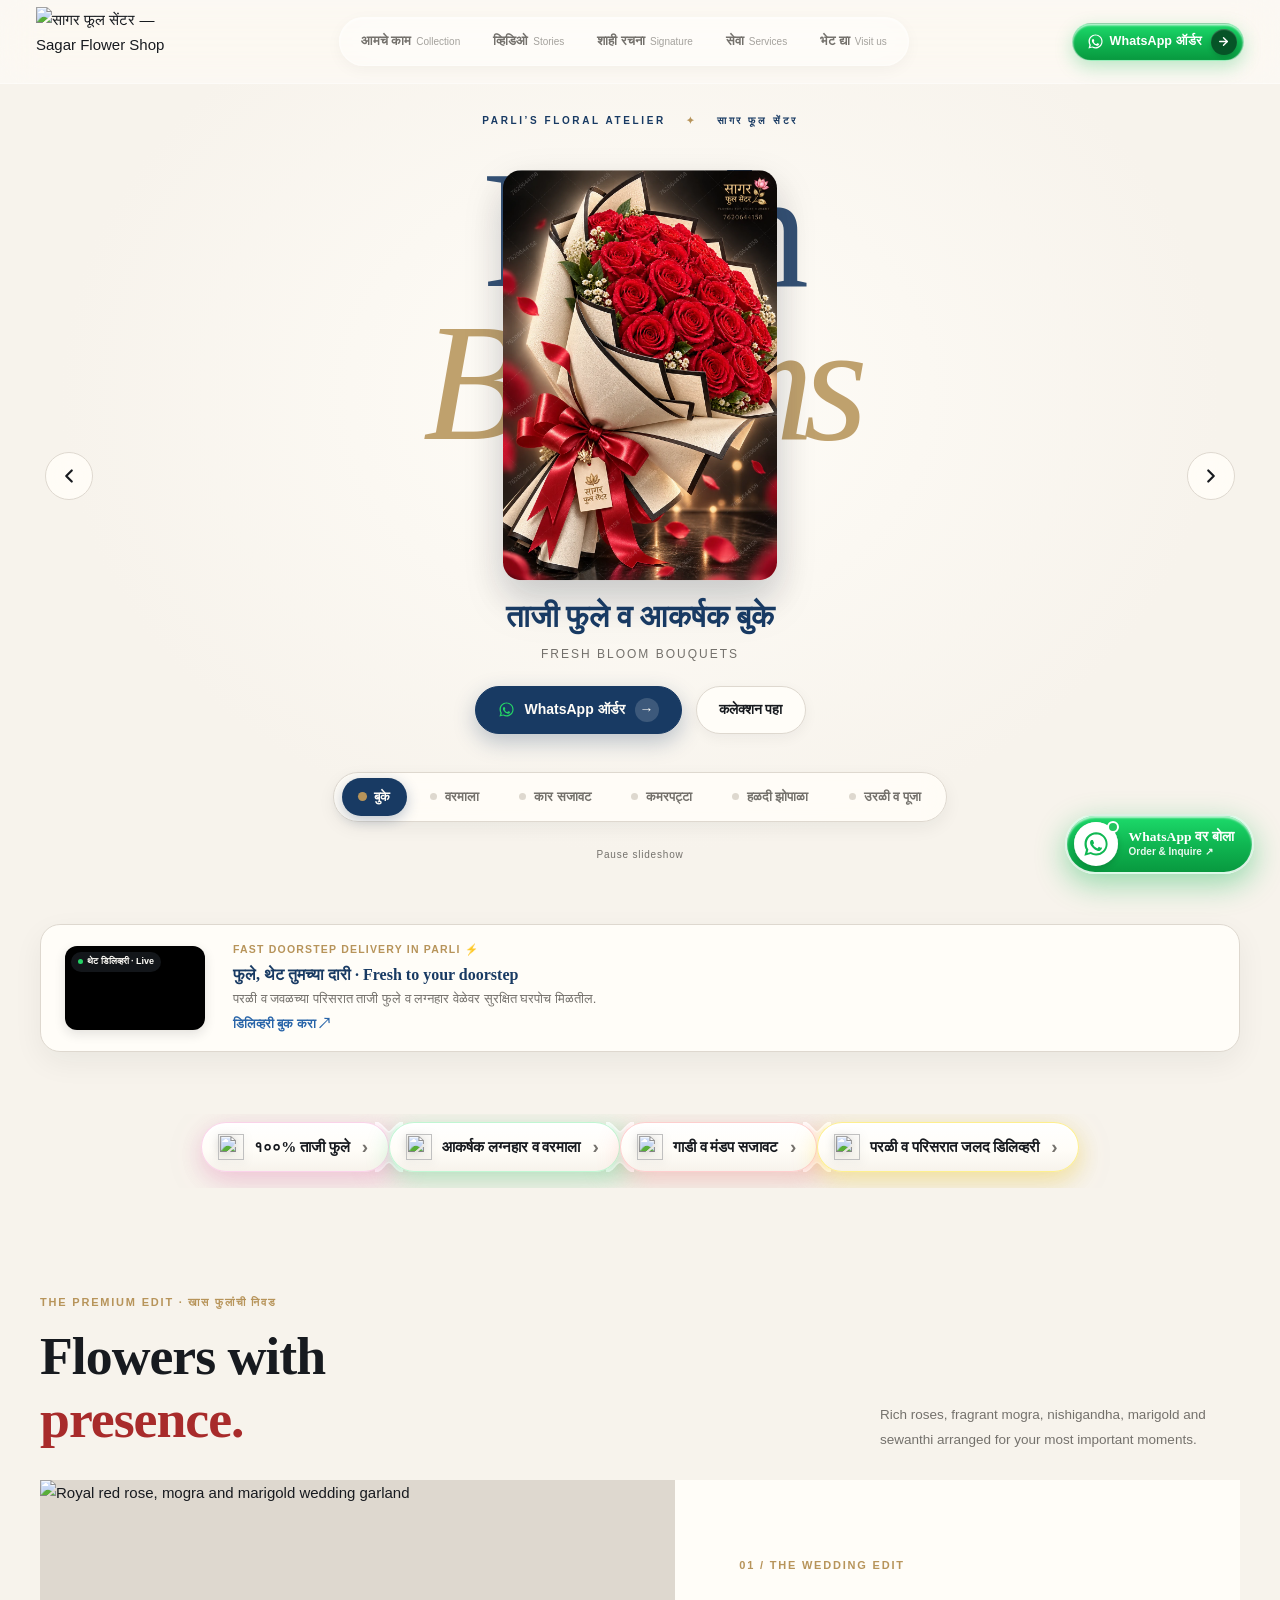
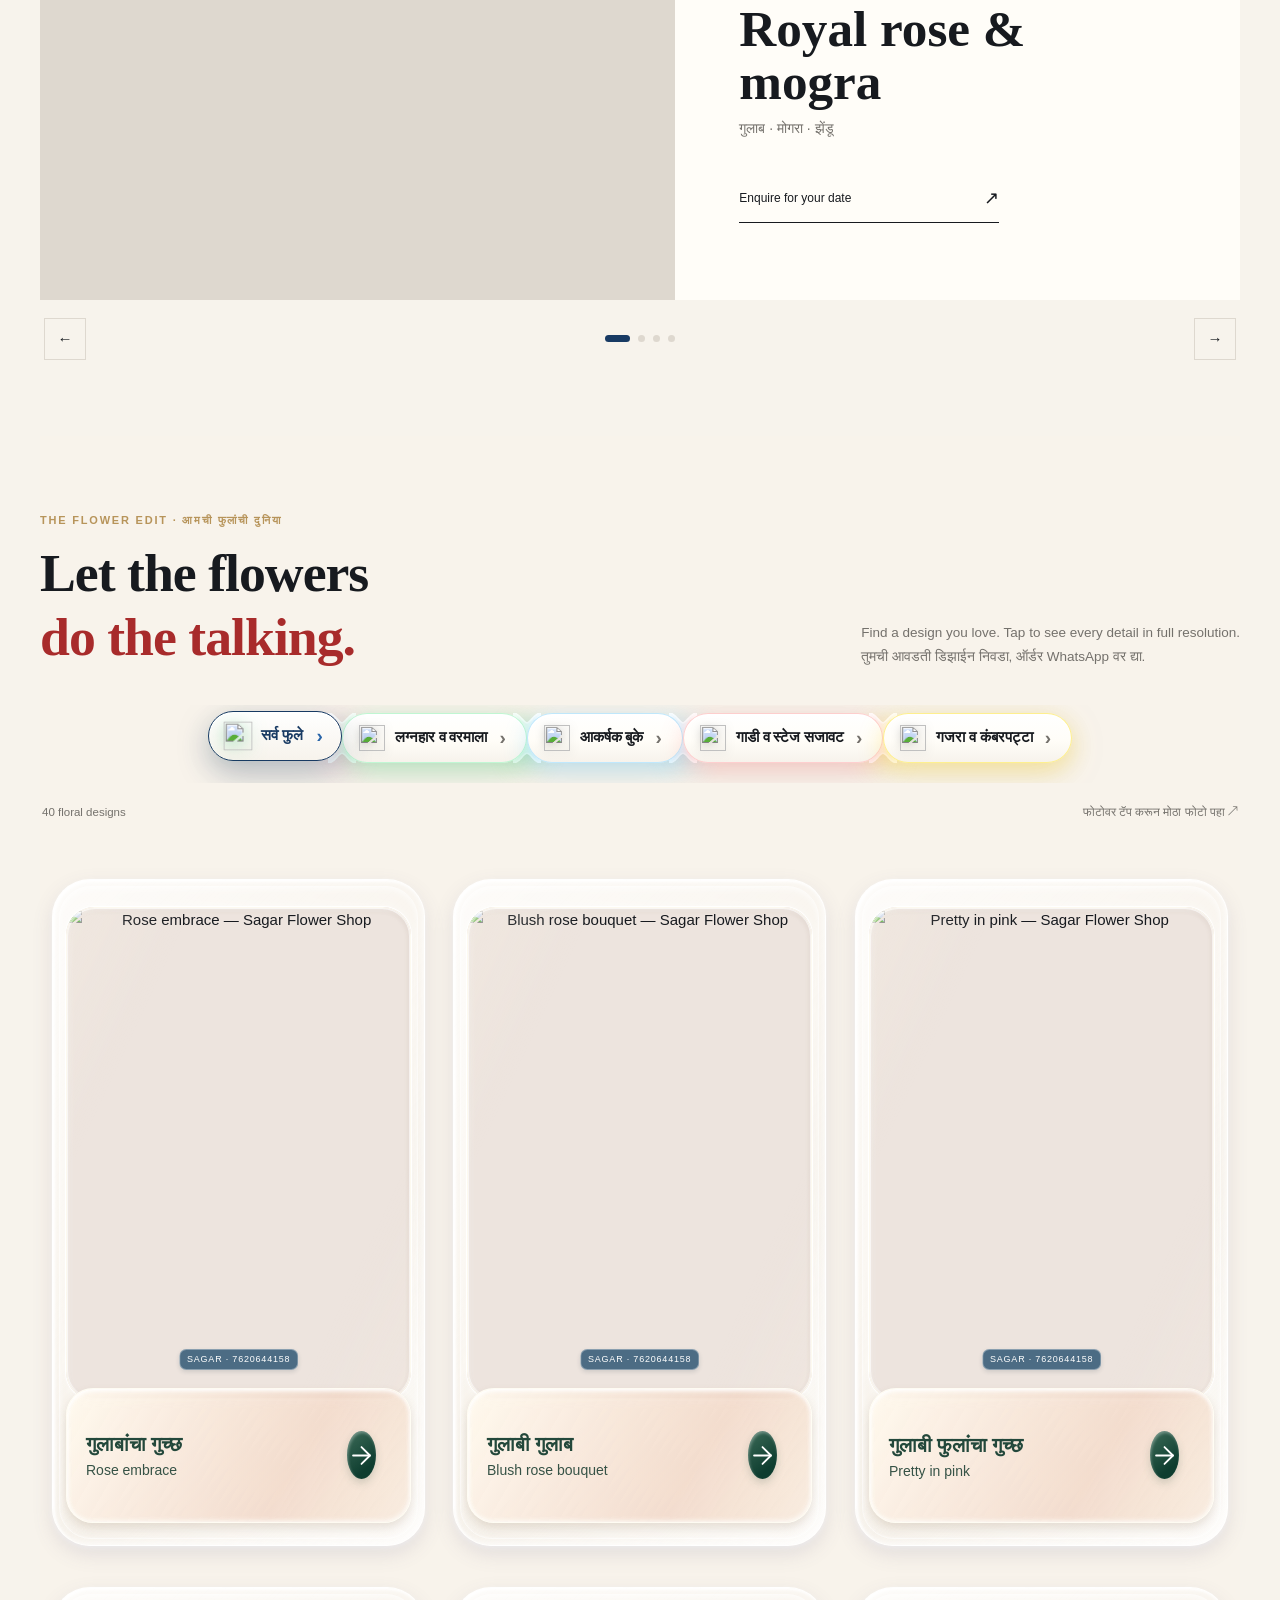
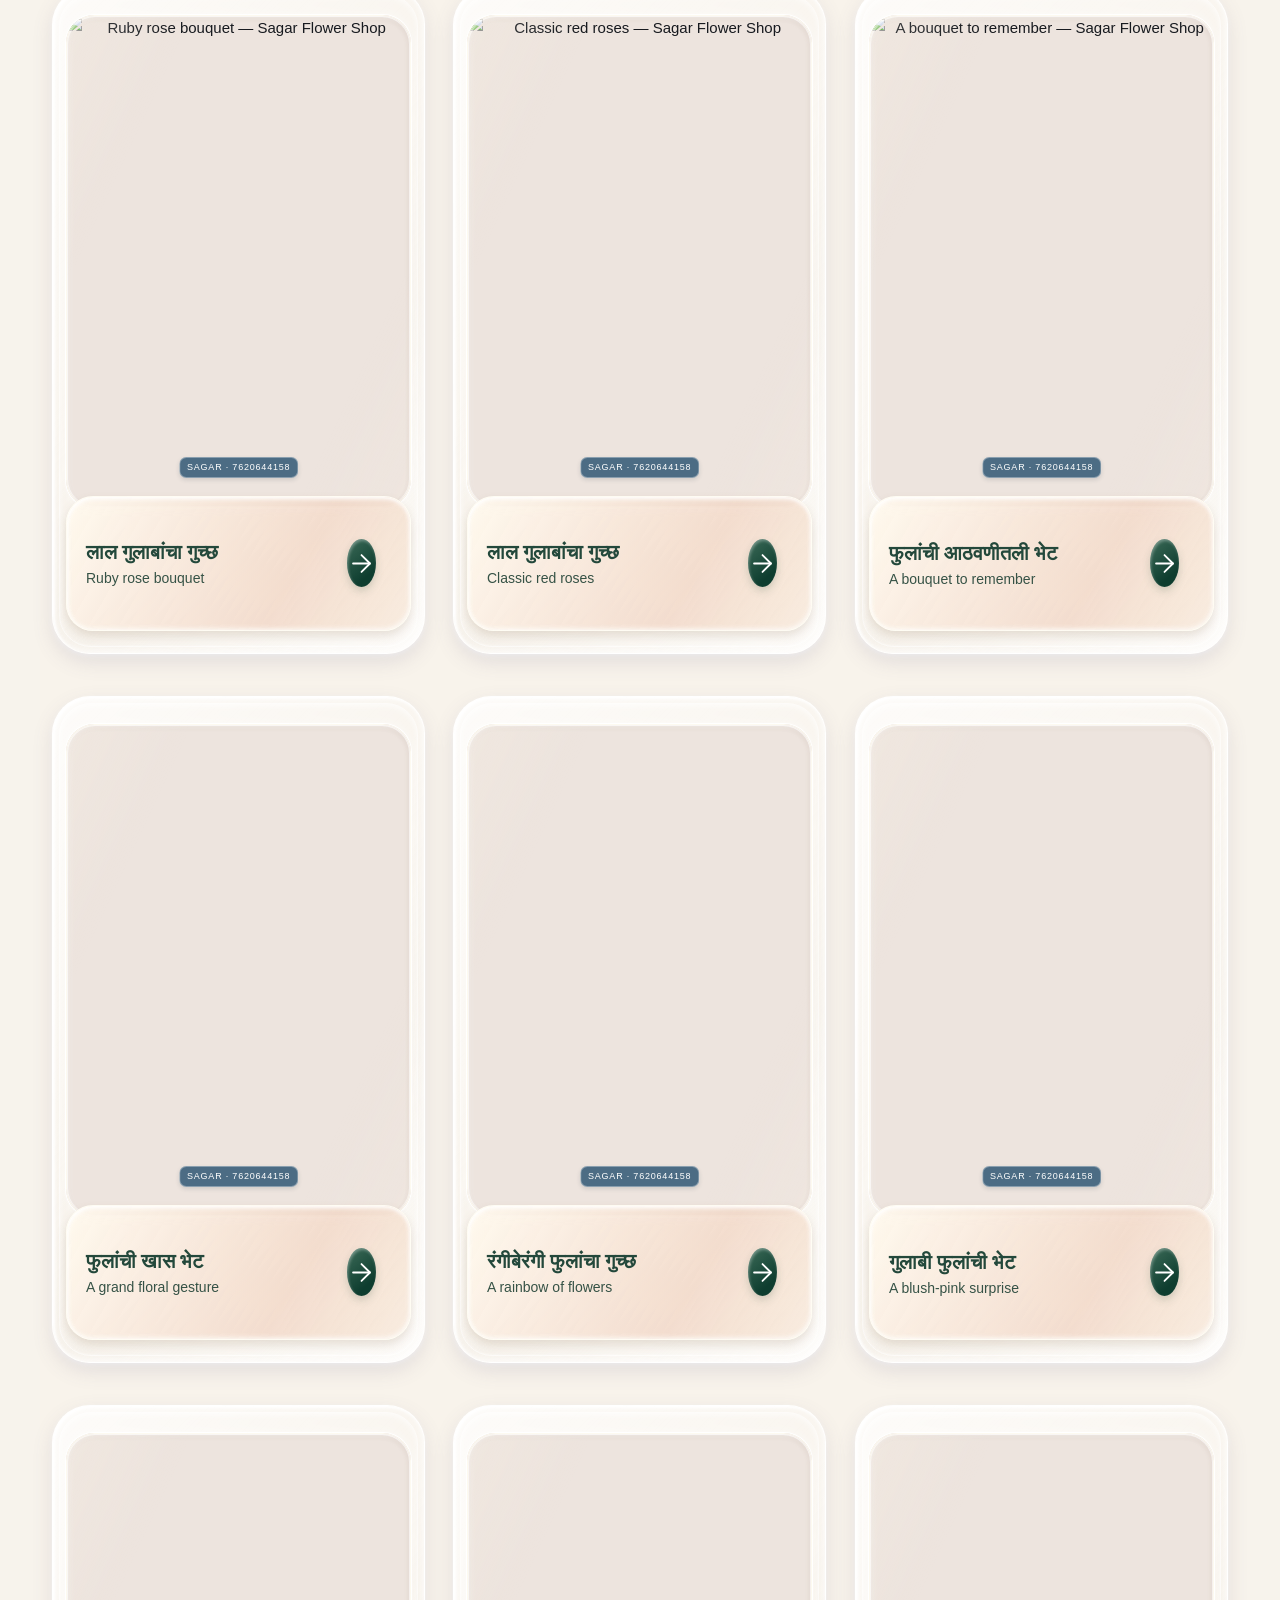
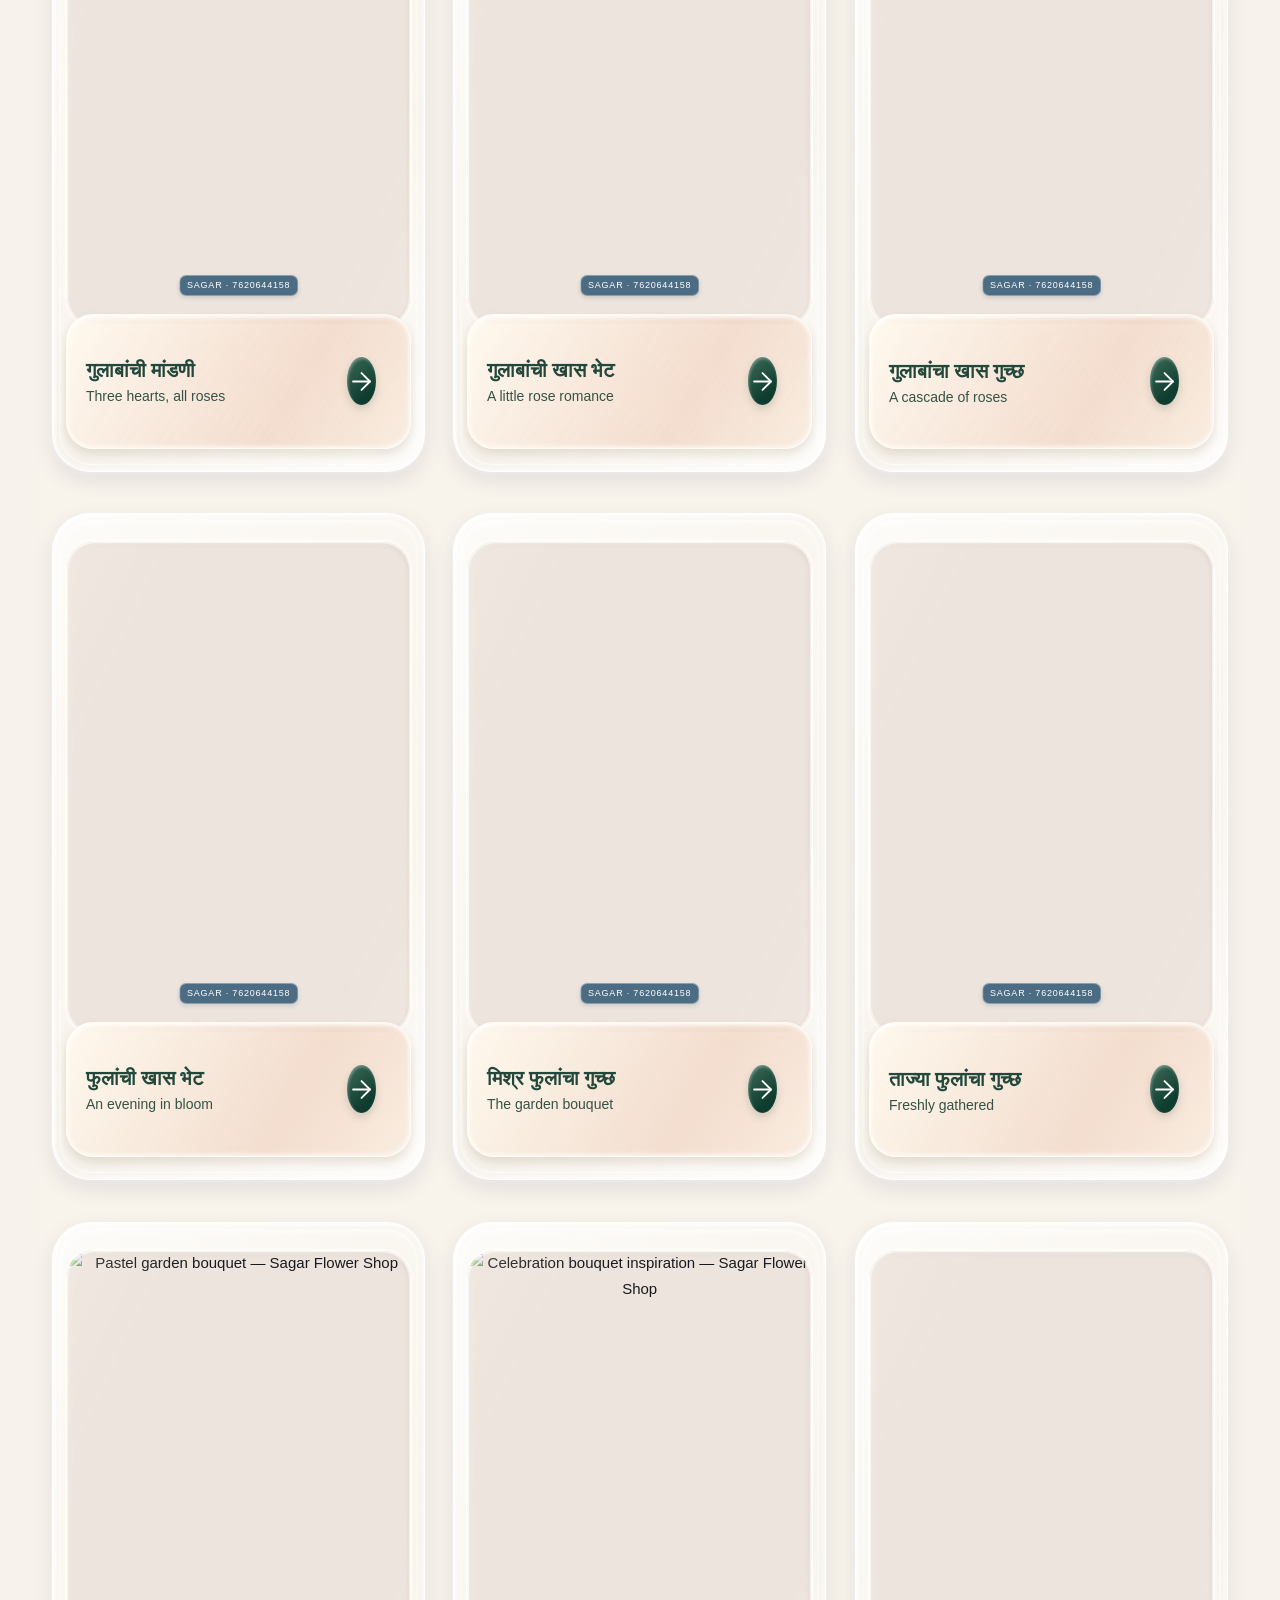
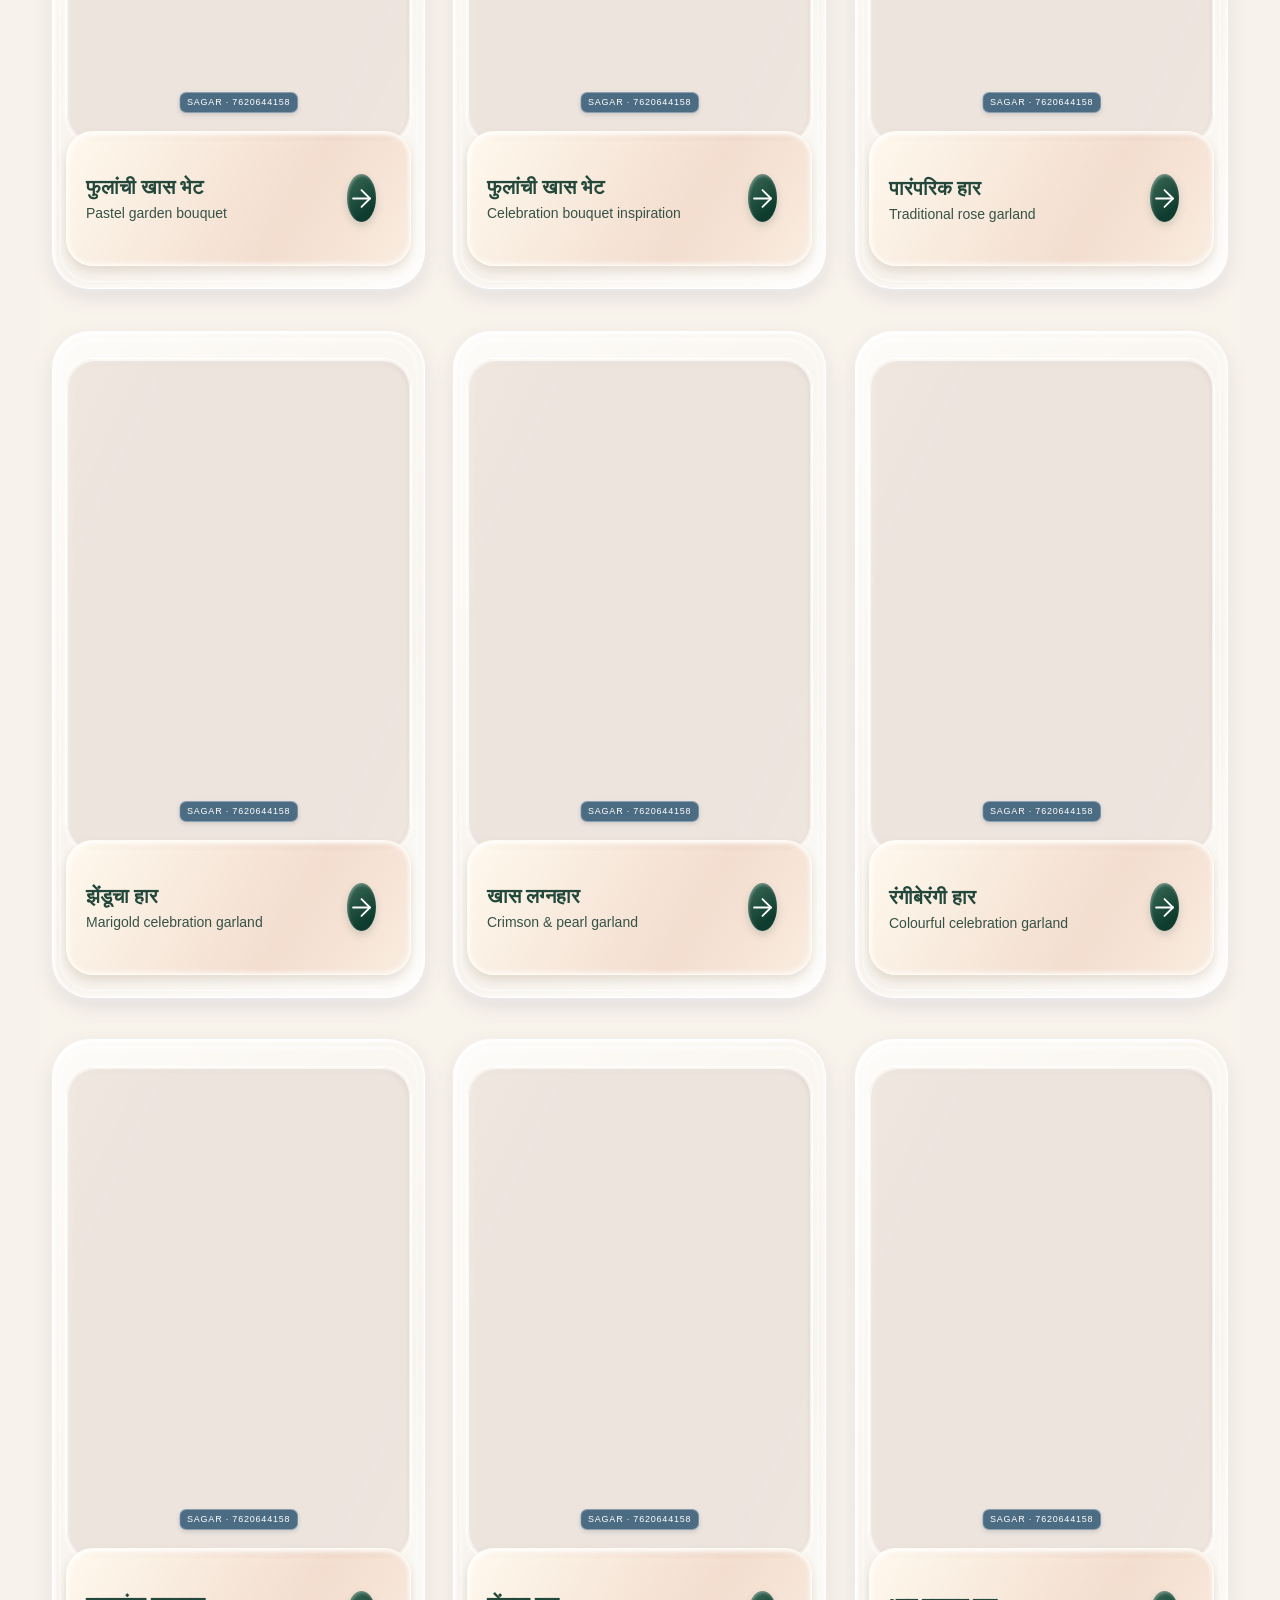
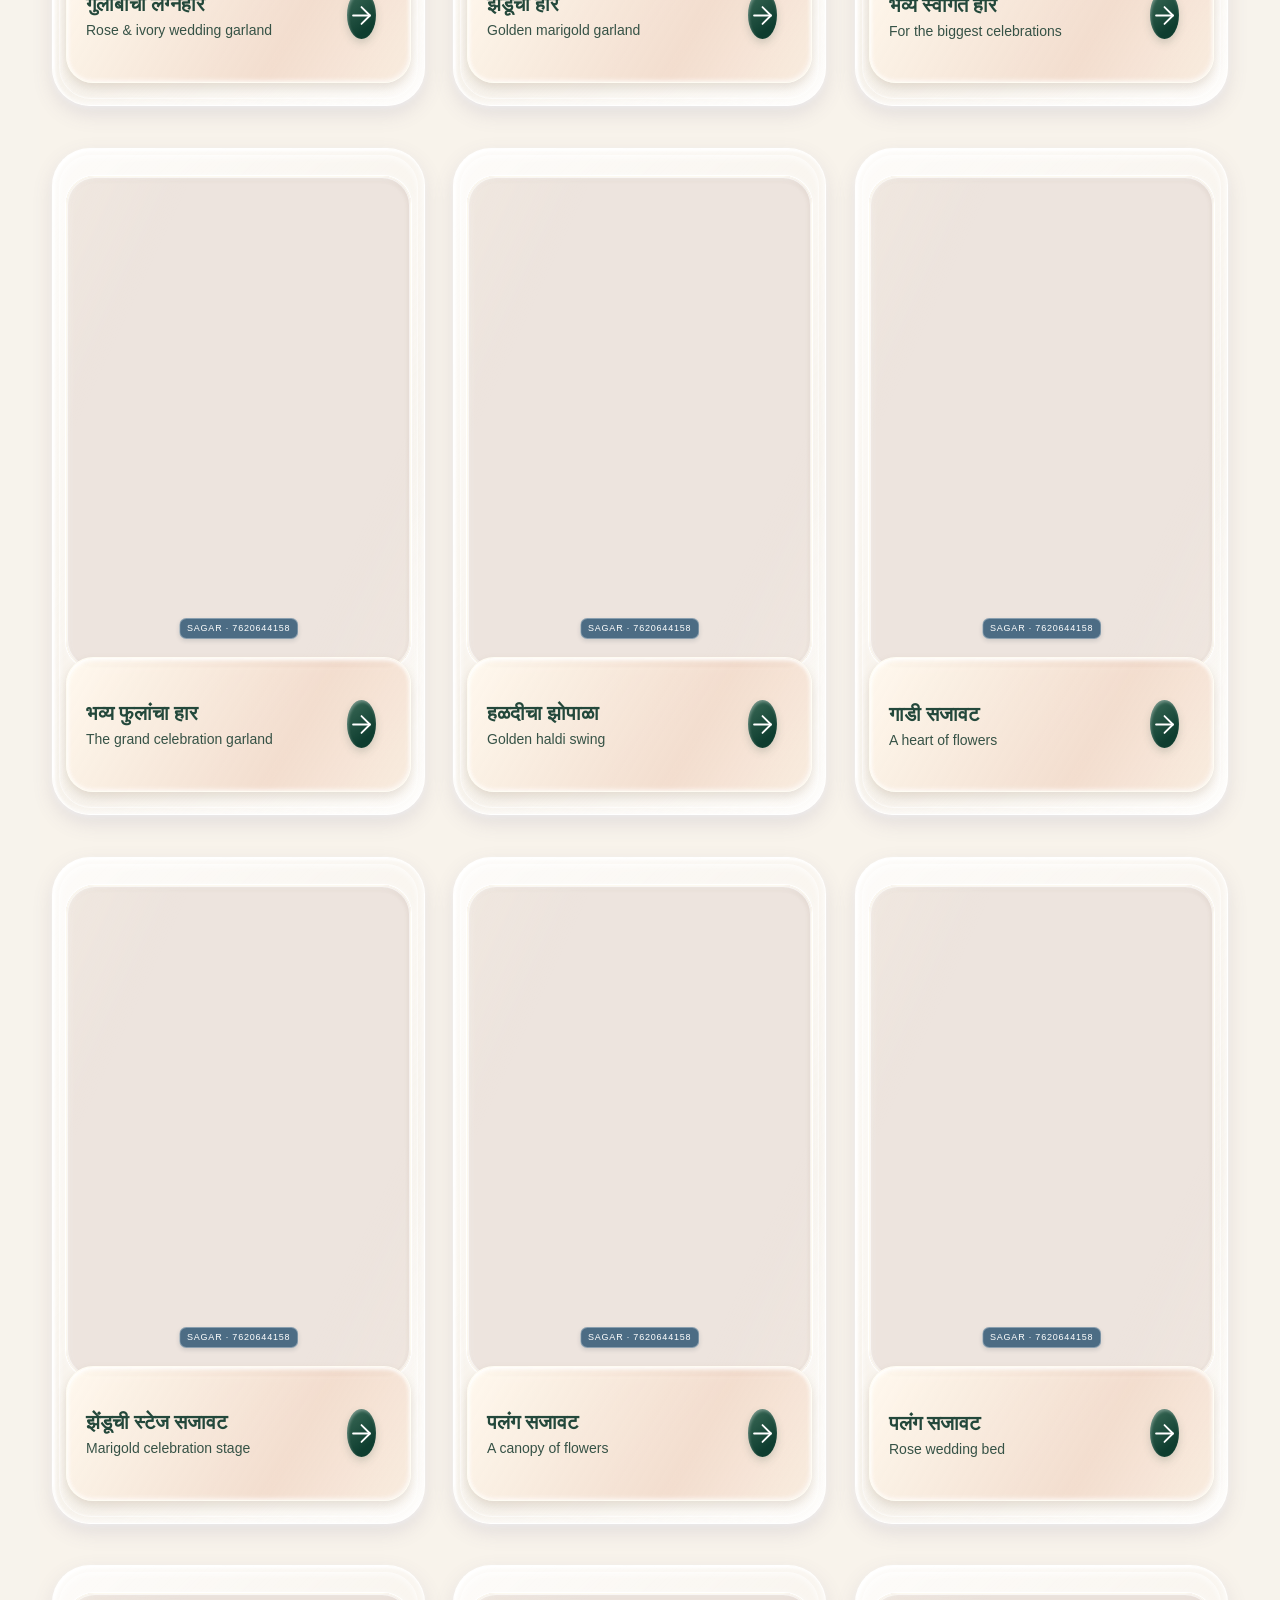
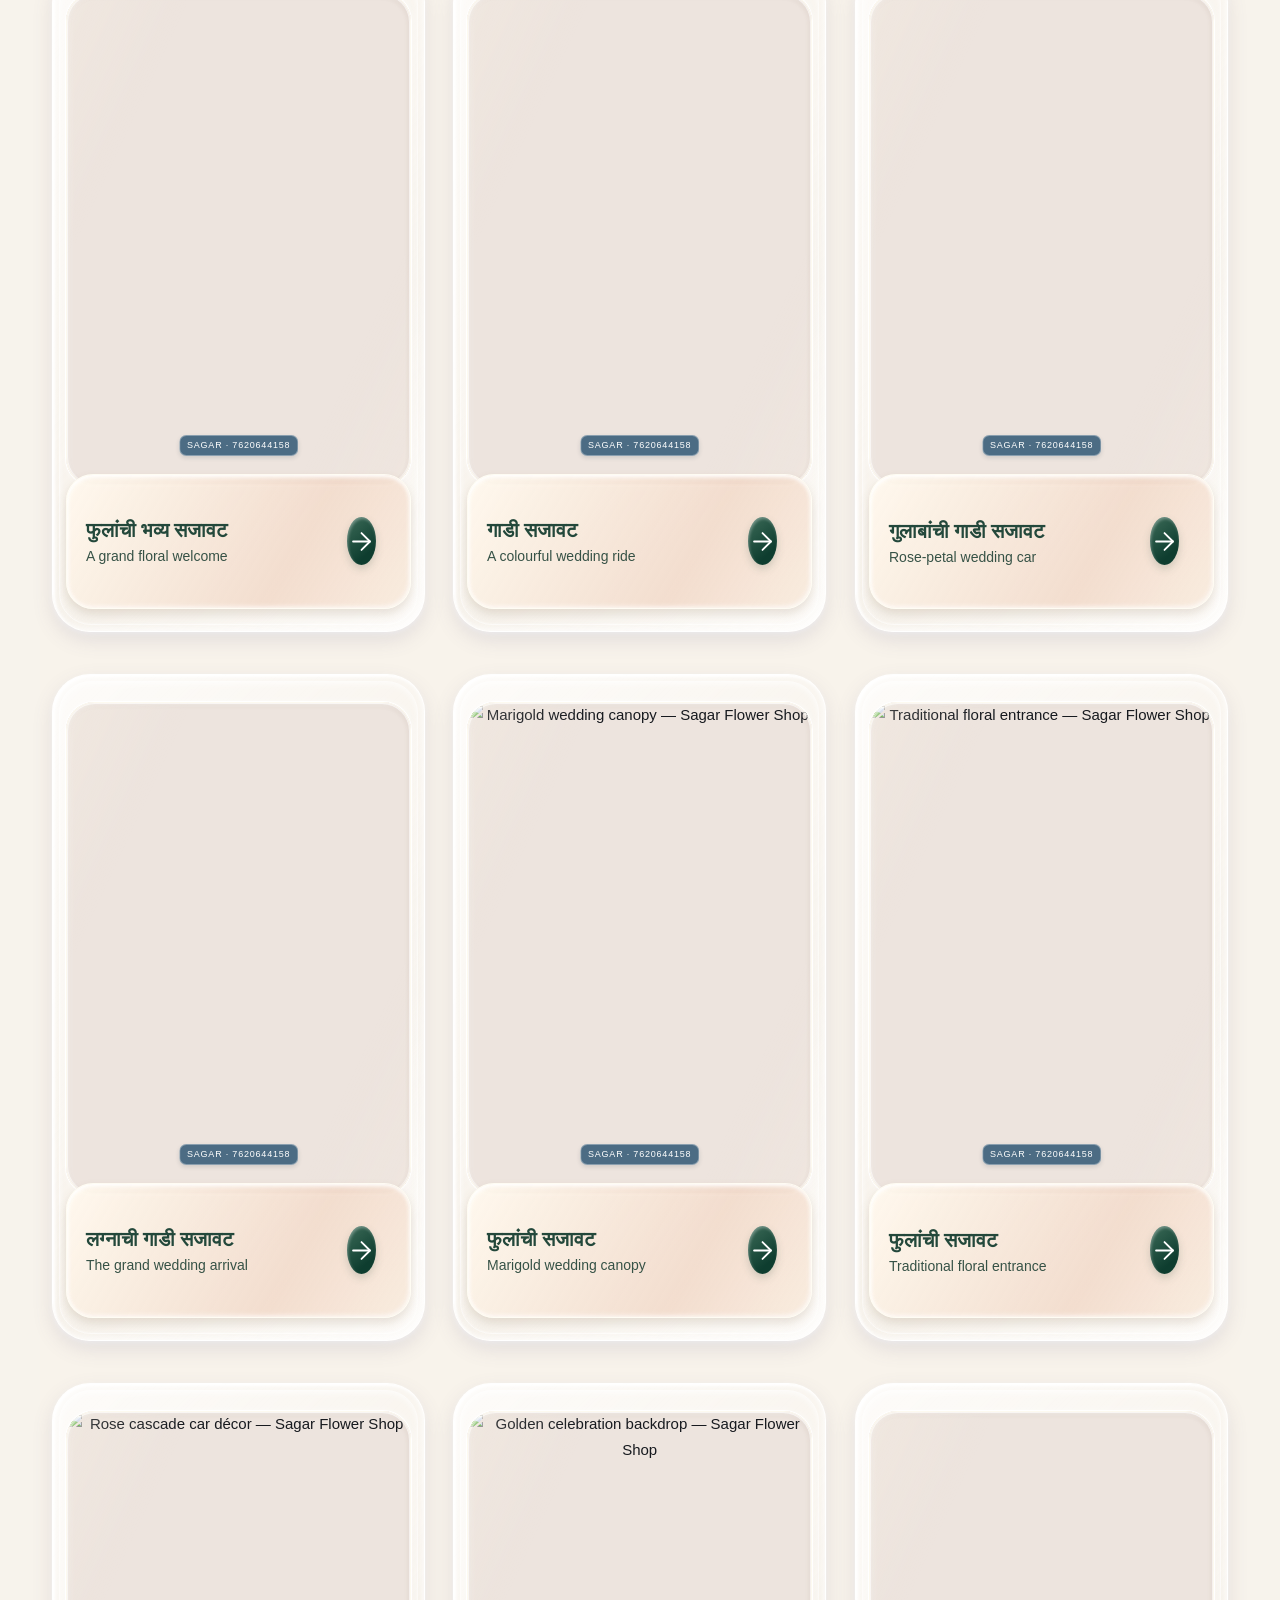
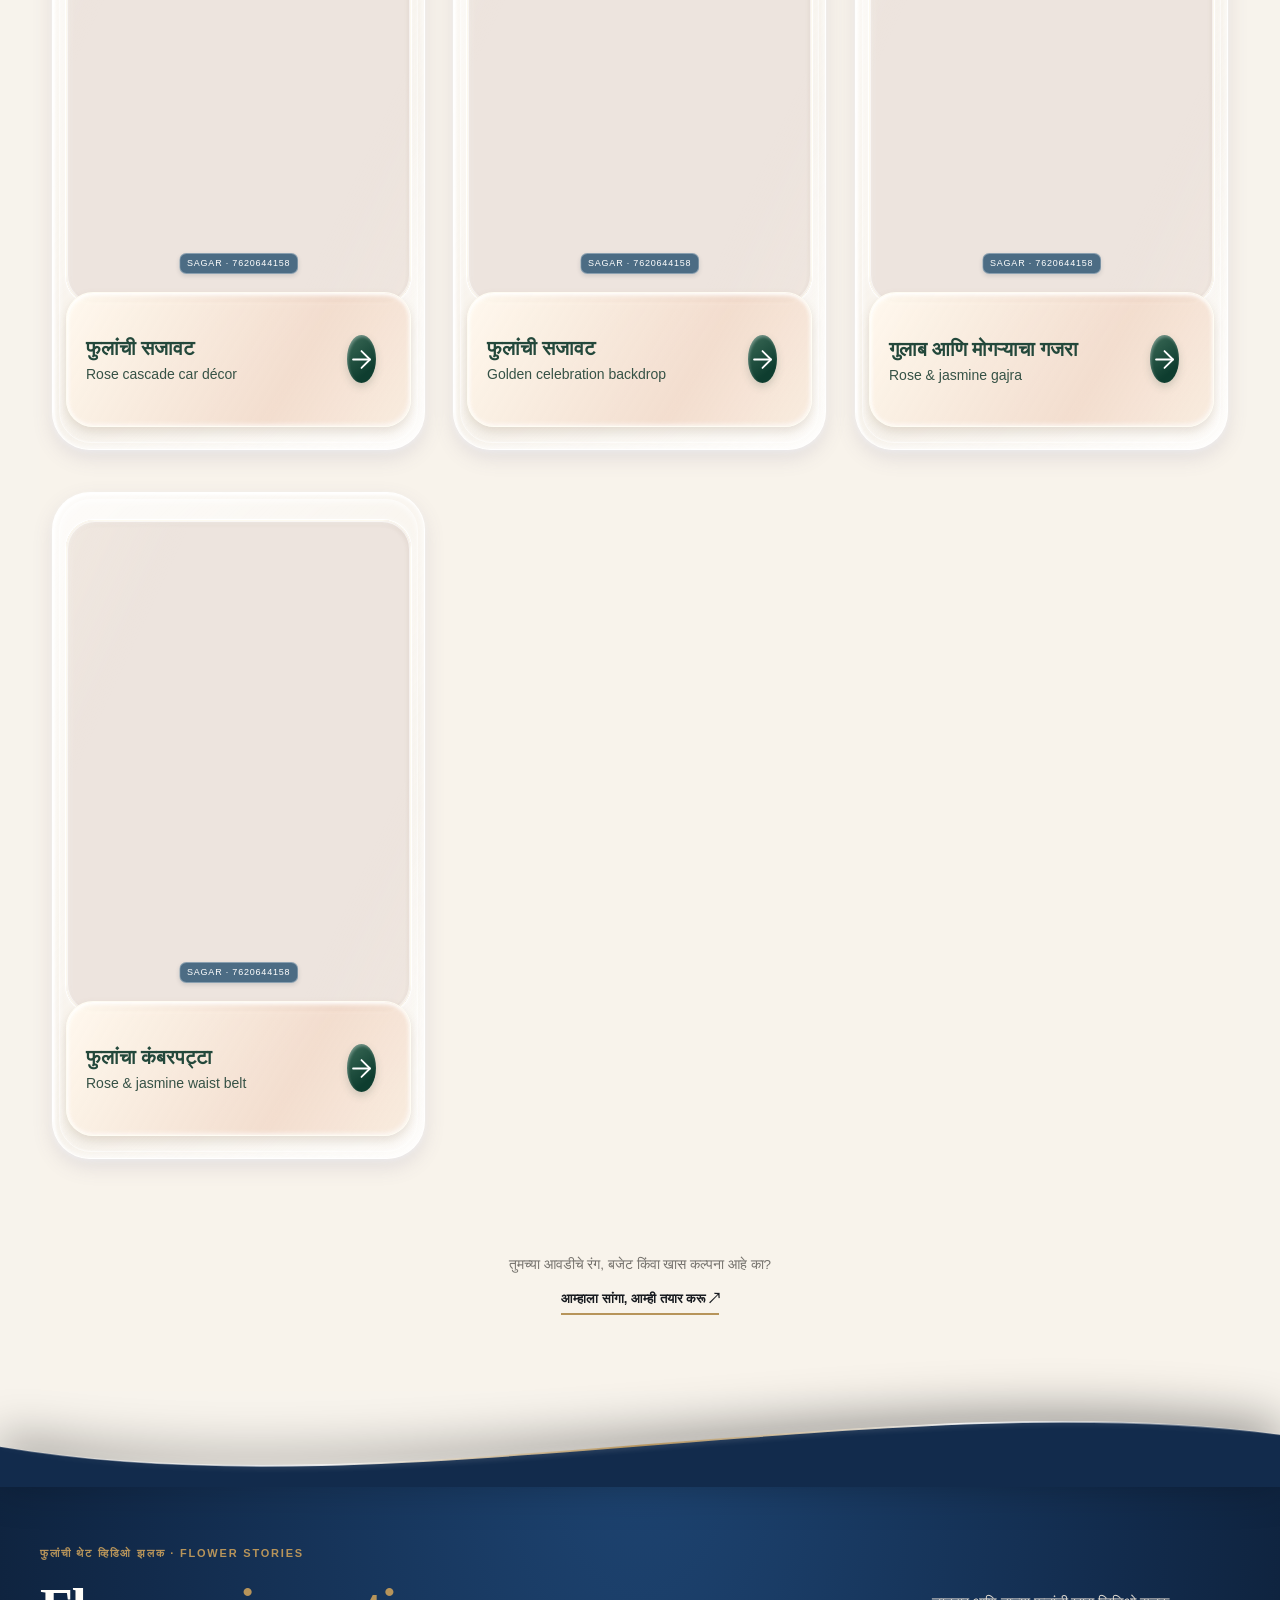
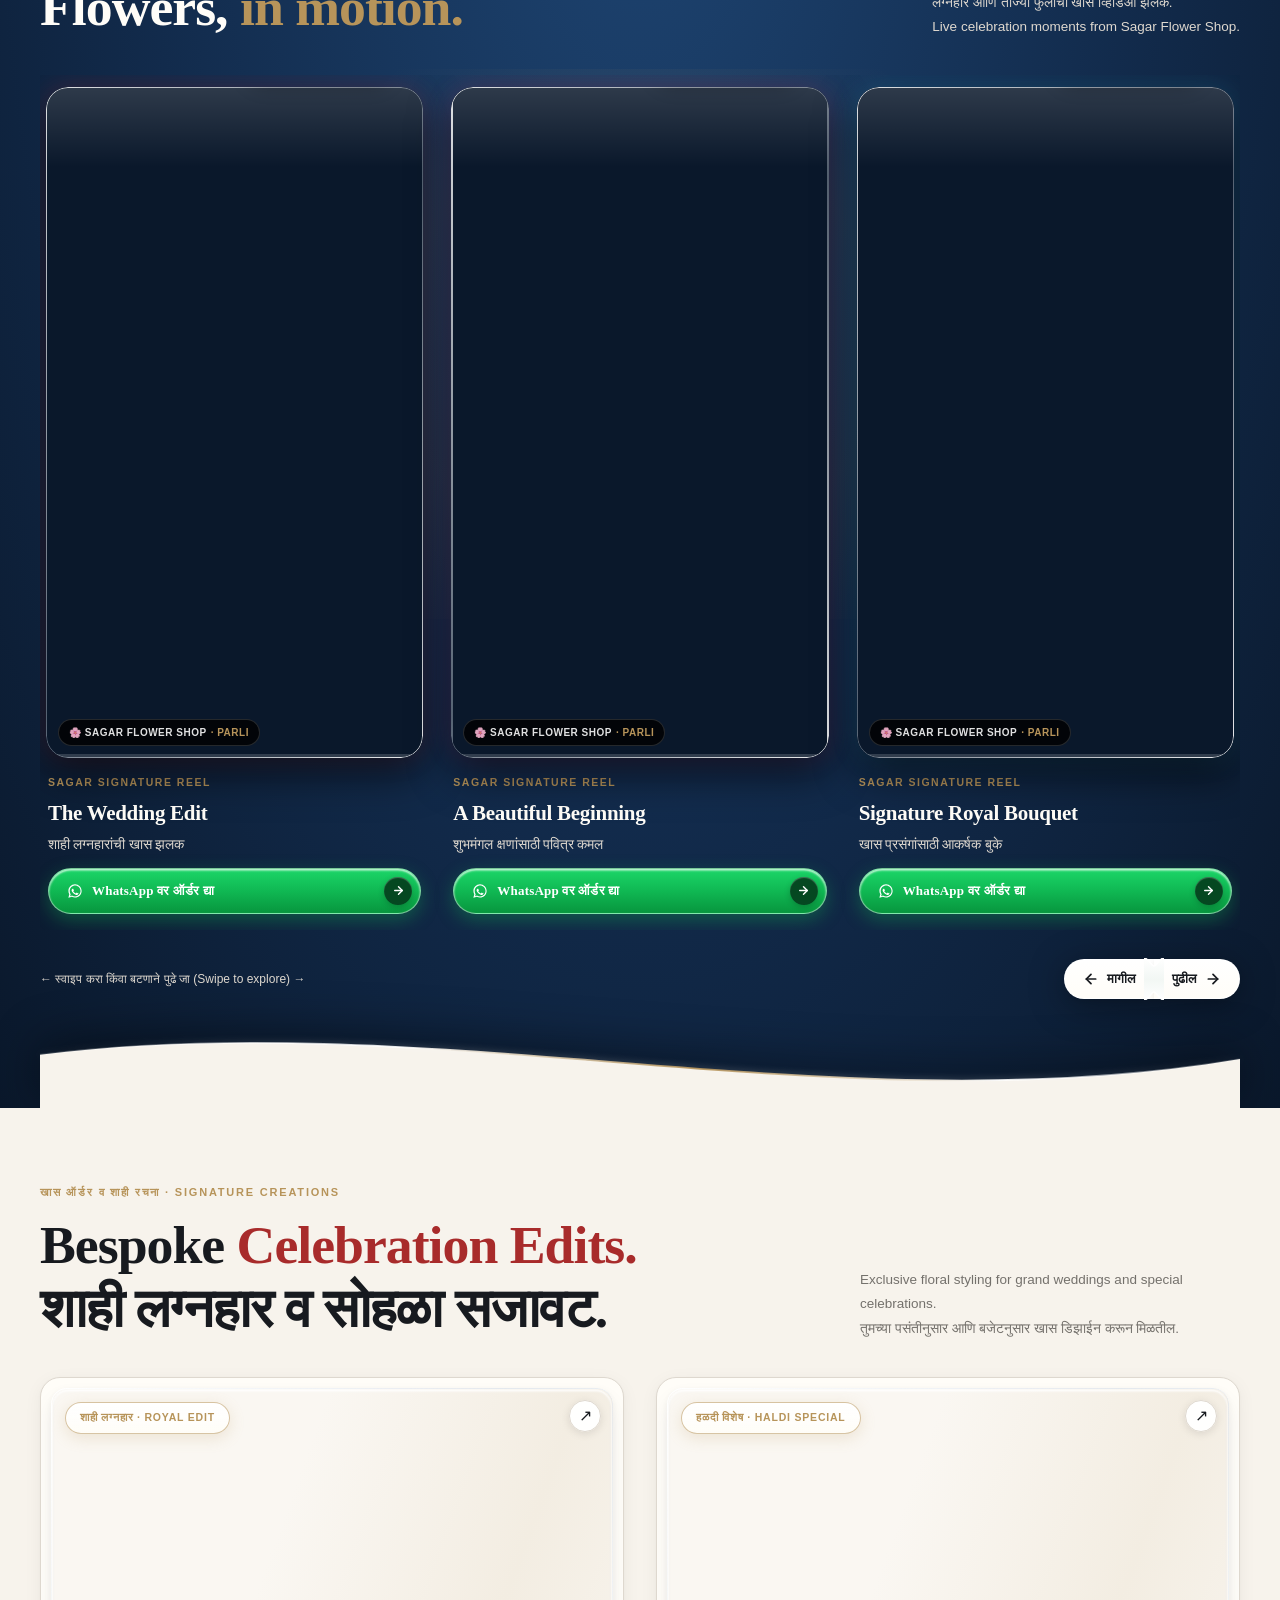
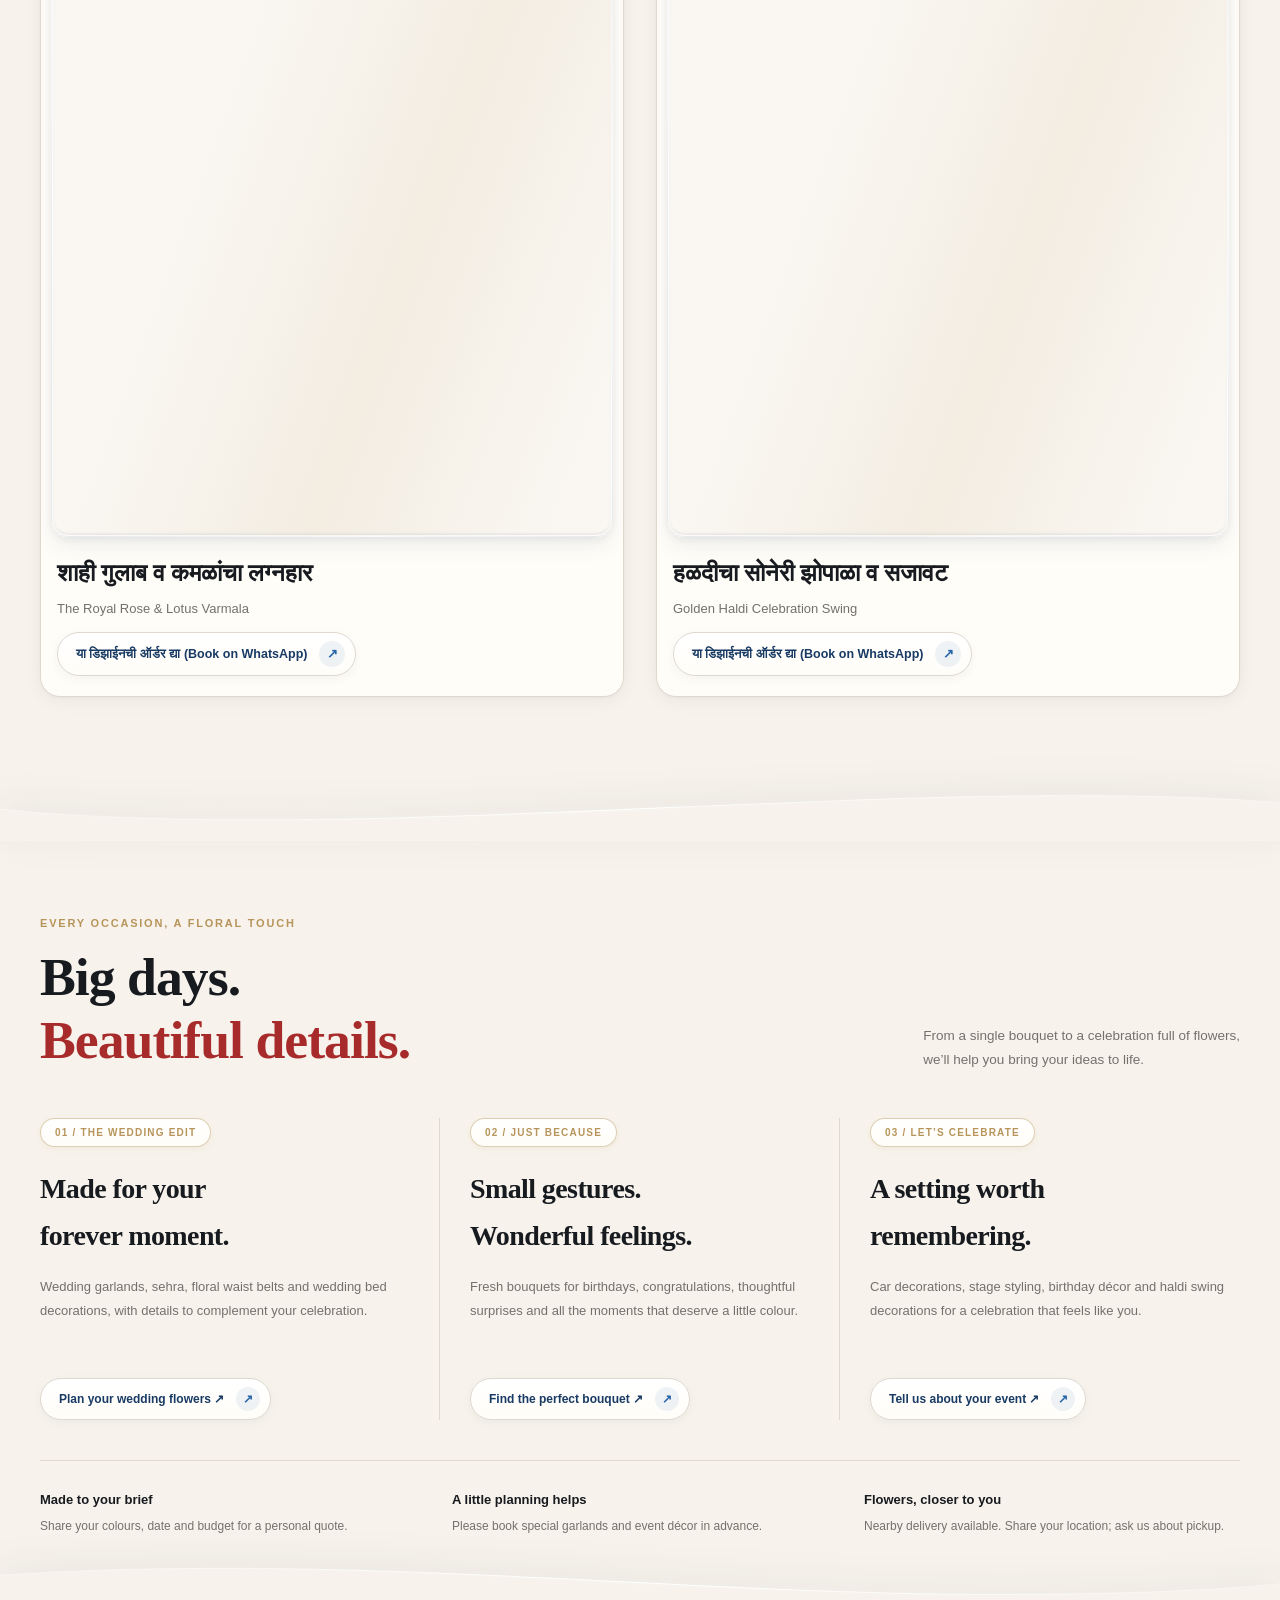
==== index.html @ 8dd3529c "Add red rose hero portrait with scroll parallax" ====
<!doctype html>
<html lang="en"><head><meta charset="utf-8"><meta name="viewport" content="width=device-width,initial-scale=1,viewport-fit=cover"><meta name="theme-color" content="#183A63"><title>Sagar Flower Shop | Garlands, Bouquets & Wedding Décor in Parli</title><meta name="description" content="Flowers for life's beautiful moments. Explore Sagar Flower Shop's wedding garlands, bouquets, floral belts and event decorations in Parli. Enquire on WhatsApp."><link rel="canonical" href="https://sagarflowershopparli.github.io/sagar-flower-shop/"><meta property="og:type" content="website"><meta property="og:title" content="Sagar Flower Shop — Made for your moments"><meta property="og:description" content="Wedding garlands, thoughtful bouquets & beautiful celebrations. Discover our floral portfolio in Parli."><meta property="og:url" content="https://sagarflowershopparli.github.io/sagar-flower-shop/"><meta property="og:image" content="https://sagarflowershopparli.github.io/sagar-flower-shop/assets/videos/delivery-poster.webp"><meta name="twitter:card" content="summary_large_image"><link rel="icon" href="assets/favicon.svg" type="image/svg+xml"><link rel="stylesheet" href="styles.css?v=rose-parallax-1"><link rel="preload" as="image" href="assets/brand/hero/hero-liquid-ring-back.webp" fetchpriority="high"><link rel="preload" as="image" href="assets/brand/hero/hero-red-roses.webp" fetchpriority="high"><link rel="preload" as="image" href="assets/brand/hero/hero-varmala.webp"><link rel="preload" as="image" href="assets/videos/delivery-poster.webp"><script src="app.js?v=rose-parallax-1" defer></script>
<style>
/* Instant Inlined Cache-Proof Glassmorphism & Minimalist Navbar Styles */
@media (max-width: 768px) {
  .header {
    height: 52px !important;
    padding-inline: 14px !important;
    background: rgba(255, 255, 255, 0.22) !important;
    backdrop-filter: blur(24px) saturate(180%) !important;
    -webkit-backdrop-filter: blur(24px) saturate(180%) !important;
    border-bottom: 1px solid rgba(255, 255, 255, 0.35) !important;
    box-shadow: 0 4px 16px -2px rgba(0, 0, 0, 0.05) !important;
  }
  .shop-logo { width: 95px !important; height: 42px !important; }
  .header-fluid-order { min-height: 34px !important; padding: 4px 10px !important; gap: 6px !important; }
  .header-order-wa { font-size: 11px !important; gap: 5px !important; padding: 0 !important; }
  .header-order-arrow { width: 22px !important; height: 22px !important; }
  .header-wa-icon { width: 15px !important; height: 15px !important; }
  .desktop-nav { display: none !important; }
  .mobile-nav {
    position: fixed !important;
    bottom: calc(10px + env(safe-area-inset-bottom)) !important;
    left: 12px !important;
    right: 12px !important;
    max-width: 330px !important;
    margin-inline: auto !important;
    z-index: 90 !important;
    display: block !important;
    padding: 0 !important;
    background: transparent !important;
    border: none !important;
    box-shadow: none !important;
    pointer-events: none !important;
  }
  .fluid-mobile-dock {
    display: flex !important;
    align-items: center !important;
    justify-content: space-between !important;
    gap: 3px !important;
    background: linear-gradient(135deg, rgba(255, 255, 255, 0.22) 0%, rgba(255, 255, 255, 0.06) 100%) !important;
    backdrop-filter: blur(24px) saturate(180%) !important;
    -webkit-backdrop-filter: blur(24px) saturate(180%) !important;
    border: 1px solid rgba(255, 255, 255, 0.35) !important;
    border-top: 1px solid rgba(255, 255, 255, 0.65) !important;
    border-radius: 9999px !important;
    padding: 3px 5px !important;
    box-shadow: 0 10px 30px -4px rgba(0, 0, 0, 0.12), 0 4px 12px 0 rgba(0, 0, 0, 0.06), inset 0 1px 1px 0 rgba(255, 255, 255, 0.5) !important;
    pointer-events: auto !important;
    overflow: hidden !important;
  }
  .fluid-mobile-item {
    flex: 1 !important;
    display: flex !important;
    flex-direction: column !important;
    align-items: center !important;
    justify-content: center !important;
    gap: 1.5px !important;
    padding: 3.5px 4px !important;
    min-height: 34px !important;
    border-radius: 9999px !important;
    text-decoration: none !important;
    border: 1px solid transparent !important;
    -webkit-tap-highlight-color: transparent !important;
  }
  .dock-icon-pod {
    position: relative !important;
    width: 20px !important;
    height: 20px !important;
    display: flex !important;
    align-items: center !important;
    justify-content: center !important;
    background: transparent !important;
    border: none !important;
    box-shadow: none !important;
    overflow: hidden !important;
  }
  .metallic-contour-svg {
    width: 18px !important;
    height: 18px !important;
    display: block !important;
    filter: drop-shadow(0 1px 1px rgba(255, 255, 255, 0.9)) drop-shadow(0 1px 2px rgba(20, 15, 10, 0.3)) !important;
  }
  .fluid-mobile-item .dock-text {
    font-family: 'Noto Serif Devanagari', serif !important;
    font-size: 9.5px !important;
    font-weight: 600 !important;
    letter-spacing: 0.2px !important;
    line-height: 1.1 !important;
    color: #362a1e !important;
    text-shadow: 0 1px 1px rgba(255, 255, 255, 0.85) !important;
  }
  .fluid-mobile-item.active {
    background: rgba(255, 255, 255, 0.42) !important;
    border: 1px solid rgba(200, 150, 45, 0.55) !important;
    box-shadow: 0 2px 8px rgba(0, 0, 0, 0.06), inset 0 1px 1px #ffffff !important;
  }
  .fluid-mobile-item.active .metallic-contour-svg {
    filter: drop-shadow(0 0 6px rgba(212, 175, 55, 0.8)) drop-shadow(0 1px 1px rgba(255, 255, 255, 0.95)) !important;
    transform: scale(1.08) !important;
  }
  .fluid-mobile-item.active .dock-text {
    color: #452802 !important;
    font-weight: 700 !important;
  }
  .floating-wa-wrap {
    bottom: calc(64px + env(safe-area-inset-bottom)) !important;
  }
}
</style>
<script type="application/ld+json">{"@context":"https://schema.org","@type":"Florist","name":"Sagar Flower Shop","alternateName":"सागर फूल सेंटर","url":"https://sagarflowershopparli.github.io/sagar-flower-shop/","image":"https://sagarflowershopparli.github.io/sagar-flower-shop/assets/videos/delivery-poster.webp","telephone":"+917620644158","address":{"@type":"PostalAddress","streetAddress":"Near Maharashtra Shoe Mart","addressLocality":"Parli","addressRegion":"Maharashtra","addressCountry":"IN"},"hasOfferCatalog":{"@type":"OfferCatalog","name":"Floral services","itemListElement":[{"@type":"OfferCatalog","name":"Wedding garlands"},{"@type":"OfferCatalog","name":"Bouquets"},{"@type":"OfferCatalog","name":"Car and event decorations"},{"@type":"OfferCatalog","name":"Floral waist belts"}]}}</script></head>
<body><a class="skip" href="#main">Skip to content</a>
<header class="header">
  <a class="brand" href="#home" aria-label="Sagar Flower Shop home">
    <img class="shop-logo" src="assets/brand/sagar-logo.webp" alt="सागर फूल सेंटर — Sagar Flower Shop" width="420" height="211">
  </a>
  <nav class="desktop-nav" aria-label="Main navigation">
    <div class="fluid-nav-track">
      <a href="#collection" data-section="collection" class="fluid-nav-pill"><span>आमचे काम</span> <small>Collection</small></a>
      <a href="#films" data-section="films" class="fluid-nav-pill"><span>व्हिडिओ</span> <small>Stories</small></a>
      <a href="#inspiration" data-section="inspiration" class="fluid-nav-pill"><span>शाही रचना</span> <small>Signature</small></a>
      <a href="#services" data-section="services" class="fluid-nav-pill"><span>सेवा</span> <small>Services</small></a>
      <a href="#contact" data-section="contact" class="fluid-nav-pill"><span>भेट द्या</span> <small>Visit us</small></a>
    </div>
  </nav>
  <a class="header-fluid-order" href="https://wa.me/917620644158?text=%E0%A4%A8%E0%A4%AE%E0%A4%B8%E0%A5%8D%E0%A4%95%E0%A4%BE%E0%A4%B0%21%20%E0%A4%AE%E0%A4%B2%E0%A4%BE%20%E0%A4%AB%E0%A5%81%E0%A4%B2%E0%A4%BE%E0%A4%82%E0%A4%9A%E0%A5%80%20%E0%A4%A5%E0%A5%87%E0%A4%9F%20%E0%A4%91%E0%A4%B0%E0%A5%8D%E0%A4%A1%E0%A4%B0%20%E0%A4%AF%E0%A4%BE%E0%A4%AC%E0%A4%A6%E0%A5%8D%E0%A4%A6%E0%A4%B2%20%E0%A4%AE%E0%A4%BE%E0%A4%B9%E0%A4%BF%E0%A4%A4%E0%A5%80%20%E0%A4%B9%E0%A4%B5%E0%A5%80%20%E0%A4%86%E0%A4%B9%E0%A5%87.%20/%20Hello%2C%20I%20would%20like%20to%20enquire%20about%20%E0%A4%AB%E0%A5%81%E0%A4%B2%E0%A4%BE%E0%A4%82%E0%A4%9A%E0%A5%80%20%E0%A4%A5%E0%A5%87%E0%A4%9F%20%E0%A4%91%E0%A4%B0%E0%A5%8D%E0%A4%A1%E0%A4%B0." target="_blank" rel="noopener noreferrer" aria-label="WhatsApp वर ऑर्डर">
    <div class="header-order-wa">
      <svg class="header-wa-icon" viewBox="0 0 24 24" width="17" height="17" fill="currentColor">
        <path d="M12.04 2c-5.46 0-9.91 4.45-9.91 9.91 0 1.75.46 3.45 1.32 4.95L2.05 22l5.25-1.38c1.45.79 3.08 1.21 4.74 1.21 5.46 0 9.91-4.45 9.91-9.91 0-2.65-1.03-5.14-2.9-7.01A9.82 9.82 0 0 0 12.04 2zm.01 1.67c4.54 0 8.24 3.7 8.24 8.24 0 2.2-.86 4.28-2.42 5.84a8.18 8.18 0 0 1-5.82 2.41c-1.42 0-2.82-.37-4.06-1.07l-.29-.17-3.02.79.81-2.94-.19-.3a8.21 8.21 0 0 1-1.26-4.56c0-4.54 3.7-8.24 8.24-8.24zm4.51 11.64c-.25-.13-1.47-.72-1.7-.81-.23-.08-.39-.13-.56.13-.17.25-.64.81-.79.97-.14.17-.29.19-.54.06-.25-.13-1.06-.39-2.02-1.24-.75-.67-1.25-1.49-1.4-1.74-.14-.25-.02-.39.11-.51.11-.11.25-.29.37-.44.13-.14.17-.25.25-.42.08-.17.04-.31-.02-.44-.06-.13-.56-1.35-.77-1.85-.2-.49-.41-.42-.56-.43l-.48-.01c-.17 0-.44.06-.67.31-.23.25-.88.86-.88 2.1 0 1.24.9 2.44 1.03 2.61.13.17 1.78 2.72 4.31 3.81.6.26 1.07.42 1.44.53.61.2 1.16.17 1.6-.1.49-.3 1.47-1.2 1.68-1.75.2-.55.2-1.02.14-1.12-.06-.1-.23-.16-.48-.28z"/>
      </svg>
      <span>WhatsApp ऑर्डर</span>
    </div>
    <div class="header-order-arrow" aria-hidden="true">
      <svg viewBox="0 0 24 24" width="13" height="13" fill="none" stroke="currentColor" stroke-width="2.6" stroke-linecap="round" stroke-linejoin="round">
        <line x1="5" y1="12" x2="19" y2="12"></line>
        <polyline points="12 5 19 12 12 19"></polyline>
      </svg>
    </div>
  </a>
  <div class="scroll-progress" aria-hidden="true"></div>
</header>
<main id="main">

<section class="hero-3d-showcase" id="home" aria-label="Sagar Flower Shop Signature Showcase" aria-roledescription="carousel">
  <p class="hero-editorial-eyebrow">PARLI’S FLORAL ATELIER <span>✦</span> सागर फूल सेंटर</p>
  <!-- Side Carousel Navigation Arrows (Desktop & Tablet) -->
  <button class="hero-carousel-arrow arrow-prev" id="heroPrevBtn" aria-label="मागील स्लाईड · Previous slide" title="Previous">
    <svg viewBox="0 0 24 24" width="22" height="22" fill="none" stroke="currentColor" stroke-width="2.4" stroke-linecap="round" stroke-linejoin="round">
      <polyline points="15 18 9 12 15 6"></polyline>
    </svg>
  </button>
  <button class="hero-carousel-arrow arrow-next" id="heroNextBtn" aria-label="पुढील स्लाईड · Next slide" title="Next">
    <svg viewBox="0 0 24 24" width="22" height="22" fill="none" stroke="currentColor" stroke-width="2.4" stroke-linecap="round" stroke-linejoin="round">
      <polyline points="9 18 15 12 9 6"></polyline>
    </svg>
  </button>

  <!-- Ambient Floating Petals Background Layer (Drifting 3D Floral Asset) -->
  <!-- Organic Floral Morphing SVG Filter (No background visual) -->
  <svg class="hero-morph-defs" aria-hidden="true" style="position: absolute; width: 0; height: 0; pointer-events: none; overflow: hidden;">
    <defs>
      <filter id="floralMorph" x="-20%" y="-20%" width="140%" height="140%">
        <feTurbulence type="fractalNoise" baseFrequency="0.035" numOctaves="2" result="noise" id="morphTurbulence" />
        <feDisplacementMap in="SourceGraphic" in2="noise" scale="0" xChannelSelector="R" yChannelSelector="G" id="morphDisplacement" />
      </filter>
    </defs>
  </svg>

<!-- Slides Track / Viewport -->
  <div class="hero-slides-viewport" id="heroViewport">

    <!-- SLIDE 1: Fresh Bloom Bouquets -->
    <article class="hero-slide active" data-slide-index="0" data-category="bouquets">
      <div class="hero-display-type" aria-hidden="true"><span>Fresh</span><span>Blooms</span></div>
      <div class="hero-3d-stage">
        <div class="hero-subject-wrapper">
          <!-- Photorealistic 3D Liquid Chrome Back Layer (Z-index: 1) -->
          <img class="hero-liquid-layer liquid-layer-back" src="assets/brand/hero/hero-liquid-ring-back.webp" alt="" aria-hidden="true" width="1254" height="1254" decoding="async">
          <div class="hero-liquid-sheen-sweep sheen-back" aria-hidden="true"></div>

          <!-- Stationary Subject Showcase (Z-index: 2) -->
          <img class="hero-subject-img" src="assets/brand/hero/hero-red-roses.webp" alt="सागर फूल सेंटरचा लाल गुलाबांचा बुके · Sagar Flower Shop red rose bouquet" width="1024" height="1536" loading="eager" fetchpriority="high" decoding="async">
          <div class="hero-subject-shadow" aria-hidden="true"></div>

          <!-- Photorealistic 3D Liquid Chrome Front Layer (Z-index: 3) -->
          <img class="hero-liquid-layer liquid-layer-front" src="assets/brand/hero/hero-liquid-ring-front.webp" alt="" aria-hidden="true" width="1254" height="1254" decoding="async">
          <div class="hero-liquid-sheen-sweep sheen-front" aria-hidden="true"></div>
        </div>
      </div>
      <div class="hero-slide-content">
        <h1 class="hero-slide-title">
          <span class="title-mr">ताजी फुले व आकर्षक बुके</span>
          <span class="title-en">Fresh Bloom Bouquets</span>
        </h1>
        <div class="hero-dual-ctas">
          <a class="hero-btn-primary" href="https://wa.me/917620644158?text=%E0%A4%A8%E0%A4%AE%E0%A4%B8%E0%A5%8D%E0%A4%95%E0%A4%BE%E0%A4%B0%21%20%E0%A4%AE%E0%A4%B2%E0%A4%BE%20%E0%A4%AB%E0%A5%81%E0%A4%B2%E0%A4%BE%E0%A4%82%E0%A4%9A%E0%A5%8D%E0%A4%AF%E0%A4%BE%20%E0%A4%AC%E0%A5%81%E0%A4%95%E0%A5%87%E0%A4%AC%E0%A4%A6%E0%A5%8D%E0%A4%A6%E0%A4%B2%20%E0%A4%AE%E0%A4%BE%E0%A4%B9%E0%A4%BF%E0%A4%A4%E0%A5%80%20%E0%A4%B9%E0%A4%B5%E0%A5%80%20%E0%A4%86%E0%A4%B9%E0%A5%87." target="_blank" rel="noopener noreferrer">
            <span class="btn-icon wa-icon" aria-hidden="true">
              <svg viewBox="0 0 24 24" width="17" height="17" fill="currentColor"><path d="M12.04 2c-5.46 0-9.91 4.45-9.91 9.91 0 1.75.46 3.45 1.32 4.95L2.05 22l5.25-1.38c1.45.79 3.08 1.21 4.74 1.21 5.46 0 9.91-4.45 9.91-9.91 0-2.65-1.03-5.14-2.9-7.01A9.82 9.82 0 0 0 12.04 2zm.01 1.67c4.54 0 8.24 3.7 8.24 8.24 0 2.2-.86 4.28-2.42 5.84a8.18 8.18 0 0 1-5.82 2.41c-1.42 0-2.82-.37-4.06-1.07l-.29-.17-3.02.79.81-2.94-.19-.3a8.21 8.21 0 0 1-1.26-4.56c0-4.54 3.7-8.24 8.24-8.24zm4.51 11.64c-.25-.13-1.47-.72-1.7-.81-.23-.08-.39-.13-.56.13-.17.25-.64.81-.79.97-.14.17-.29.19-.54.06-.25-.13-1.06-.39-2.02-1.24-.75-.67-1.25-1.49-1.4-1.74-.14-.25-.02-.39.11-.51.11-.11.25-.29.37-.44.13-.14.17-.25.25-.42.08-.17.04-.31-.02-.44-.06-.13-.56-1.35-.77-1.85-.2-.49-.41-.42-.56-.43l-.48-.01c-.17 0-.44.06-.67.31-.23.25-.88.86-.88 2.1 0 1.24.9 2.44 1.03 2.61.13.17 1.78 2.72 4.31 3.81.6.26 1.07.42 1.44.53.61.2 1.16.17 1.6-.1.49-.3 1.47-1.2 1.68-1.75.2-.55.2-1.02.14-1.12-.06-.1-.23-.16-.48-.28z"/></svg>
            </span>
            <span>WhatsApp ऑर्डर</span>
            <span class="btn-arrow" aria-hidden="true">→</span>
          </a>
          <a class="hero-btn-secondary" href="#collection" data-filter="bouquets">
            <span>कलेक्शन पहा</span>
          </a>
        </div>
      </div>
    </article>

    <!-- SLIDE 2: Royal Wedding Varmala -->
    <article class="hero-slide" data-slide-index="1" data-category="garlands">
      <div class="hero-display-type" aria-hidden="true"><span>Wedding</span><span>Flowers</span></div>
      <div class="hero-3d-stage">
        <div class="hero-subject-wrapper">
          <!-- Photorealistic 3D Liquid Chrome Back Layer (Z-index: 1) -->
          <img class="hero-liquid-layer liquid-layer-back" src="assets/brand/hero/hero-liquid-ring-back.webp" alt="" aria-hidden="true" width="1254" height="1254" decoding="async">
          <div class="hero-liquid-sheen-sweep sheen-back" aria-hidden="true"></div>
<img class="hero-subject-img" src="assets/brand/hero/hero-varmala.webp" alt="शाही लग्नहार व वरमाला · Royal Wedding Varmala" width="1024" height="1024" loading="eager" decoding="async">
          <div class="hero-subject-shadow" aria-hidden="true"></div>
        </div>
      </div>
      <div class="hero-slide-content">
        <h2 class="hero-slide-title">
          <span class="title-mr">शाही लग्नहार व वरमाला</span>
          <span class="title-en">Royal Wedding Varmala</span>
        </h2>
        <div class="hero-dual-ctas">
          <a class="hero-btn-primary" href="https://wa.me/917620644158?text=%E0%A4%A8%E0%A4%AE%E0%A4%B8%E0%A5%8D%E0%A4%95%E0%A4%BE%E0%A4%B0%21%20%E0%A4%AE%E0%A4%B2%E0%A4%BE%20%E0%A4%B6%E0%A4%BE%E0%A4%B9%E0%A5%80%20%E0%A4%B2%E0%A4%97%E0%A5%8D%E0%A4%A8%E0%A4%B9%E0%A4%BE%E0%A4%B0%20%E0%A4%B5%20%E0%A4%B5%E0%A4%B0%E0%A4%AE%E0%A4%BE%E0%A4%B2%E0%A5%87%E0%A4%AC%E0%A4%A6%E0%A5%8D%E0%A4%A6%E0%A4%B2%20%E0%A4%AE%E0%A4%BE%E0%A4%B9%E0%A4%BF%E0%A4%A4%E0%A5%80%20%E0%A4%B9%E0%A4%B5%E0%A5%80%20%E0%A4%86%E0%A4%B9%E0%A5%87." target="_blank" rel="noopener noreferrer">
            <span class="btn-icon wa-icon" aria-hidden="true">
              <svg viewBox="0 0 24 24" width="17" height="17" fill="currentColor"><path d="M12.04 2c-5.46 0-9.91 4.45-9.91 9.91 0 1.75.46 3.45 1.32 4.95L2.05 22l5.25-1.38c1.45.79 3.08 1.21 4.74 1.21 5.46 0 9.91-4.45 9.91-9.91 0-2.65-1.03-5.14-2.9-7.01A9.82 9.82 0 0 0 12.04 2zm.01 1.67c4.54 0 8.24 3.7 8.24 8.24 0 2.2-.86 4.28-2.42 5.84a8.18 8.18 0 0 1-5.82 2.41c-1.42 0-2.82-.37-4.06-1.07l-.29-.17-3.02.79.81-2.94-.19-.3a8.21 8.21 0 0 1-1.26-4.56c0-4.54 3.7-8.24 8.24-8.24zm4.51 11.64c-.25-.13-1.47-.72-1.7-.81-.23-.08-.39-.13-.56.13-.17.25-.64.81-.79.97-.14.17-.29.19-.54.06-.25-.13-1.06-.39-2.02-1.24-.75-.67-1.25-1.49-1.4-1.74-.14-.25-.02-.39.11-.51.11-.11.25-.29.37-.44.13-.14.17-.25.25-.42.08-.17.04-.31-.02-.44-.06-.13-.56-1.35-.77-1.85-.2-.49-.41-.42-.56-.43l-.48-.01c-.17 0-.44.06-.67.31-.23.25-.88.86-.88 2.1 0 1.24.9 2.44 1.03 2.61.13.17 1.78 2.72 4.31 3.81.6.26 1.07.42 1.44.53.61.2 1.16.17 1.6-.1.49-.3 1.47-1.2 1.68-1.75.2-.55.2-1.02.14-1.12-.06-.1-.23-.16-.48-.28z"/></svg>
            </span>
            <span>WhatsApp ऑर्डर</span>
            <span class="btn-arrow" aria-hidden="true">→</span>
          </a>
          <a class="hero-btn-secondary" href="#collection" data-filter="garlands">
            <span>कलेक्शन पहा</span>
          </a>
        </div>
      </div>
    </article>

    <!-- SLIDE 3: Wedding Car & Stage Décor -->
    <article class="hero-slide" data-slide-index="2" data-category="decor">
      <div class="hero-display-type" aria-hidden="true"><span>Grand</span><span>Arrivals</span></div>
      <div class="hero-3d-stage">
        <div class="hero-subject-wrapper">
          <!-- Photorealistic 3D Liquid Chrome Back Layer (Z-index: 1) -->
          <img class="hero-liquid-layer liquid-layer-back" src="assets/brand/hero/hero-liquid-ring-back.webp" alt="" aria-hidden="true" width="1254" height="1254" decoding="async">
          <div class="hero-liquid-sheen-sweep sheen-back" aria-hidden="true"></div>
<img class="hero-subject-img" src="assets/brand/hero/hero-cardecor.webp" alt="लग्न कार व मंडप सजावट · Car & Mandap Décor" width="1024" height="1024" loading="eager" decoding="async">
          <div class="hero-subject-shadow" aria-hidden="true"></div>
        </div>
      </div>
      <div class="hero-slide-content">
        <h2 class="hero-slide-title">
          <span class="title-mr">लग्न कार व मंडप सजावट</span>
          <span class="title-en">Car & Mandap Décor</span>
        </h2>
        <div class="hero-dual-ctas">
          <a class="hero-btn-primary" href="https://wa.me/917620644158?text=%E0%A4%A8%E0%A4%AE%E0%A4%B8%E0%A5%8D%E0%A4%95%E0%A4%BE%E0%A4%B0%21%20%E0%A4%AE%E0%A4%B2%E0%A4%BE%20%E0%A4%B2%E0%A4%97%E0%A5%8D%E0%A4%A8%20%E0%A4%97%E0%A4%BE%E0%A4%A1%E0%A5%80%20%E0%A4%B5%20%E0%A4%AE%E0%A4%82%E0%A4%A1%E0%A4%AA%20%E0%A4%B8%E0%A4%9C%E0%A4%BE%E0%A4%B5%E0%A4%9F%E0%A5%80%E0%A4%AC%E0%A4%A6%E0%A5%8D%E0%A4%A6%E0%A4%B2%20%E0%A4%AE%E0%A4%BE%E0%A4%B9%E0%A4%BF%E0%A4%A4%E0%A5%80%20%E0%A4%B9%E0%A4%B5%E0%A5%80%20%E0%A4%86%E0%A4%B9%E0%A5%87." target="_blank" rel="noopener noreferrer">
            <span class="btn-icon wa-icon" aria-hidden="true">
              <svg viewBox="0 0 24 24" width="17" height="17" fill="currentColor"><path d="M12.04 2c-5.46 0-9.91 4.45-9.91 9.91 0 1.75.46 3.45 1.32 4.95L2.05 22l5.25-1.38c1.45.79 3.08 1.21 4.74 1.21 5.46 0 9.91-4.45 9.91-9.91 0-2.65-1.03-5.14-2.9-7.01A9.82 9.82 0 0 0 12.04 2zm.01 1.67c4.54 0 8.24 3.7 8.24 8.24 0 2.2-.86 4.28-2.42 5.84a8.18 8.18 0 0 1-5.82 2.41c-1.42 0-2.82-.37-4.06-1.07l-.29-.17-3.02.79.81-2.94-.19-.3a8.21 8.21 0 0 1-1.26-4.56c0-4.54 3.7-8.24 8.24-8.24zm4.51 11.64c-.25-.13-1.47-.72-1.7-.81-.23-.08-.39-.13-.56.13-.17.25-.64.81-.79.97-.14.17-.29.19-.54.06-.25-.13-1.06-.39-2.02-1.24-.75-.67-1.25-1.49-1.4-1.74-.14-.25-.02-.39.11-.51.11-.11.25-.29.37-.44.13-.14.17-.25.25-.42.08-.17.04-.31-.02-.44-.06-.13-.56-1.35-.77-1.85-.2-.49-.41-.42-.56-.43l-.48-.01c-.17 0-.44.06-.67.31-.23.25-.88.86-.88 2.1 0 1.24.9 2.44 1.03 2.61.13.17 1.78 2.72 4.31 3.81.6.26 1.07.42 1.44.53.61.2 1.16.17 1.6-.1.49-.3 1.47-1.2 1.68-1.75.2-.55.2-1.02.14-1.12-.06-.1-.23-.16-.48-.28z"/></svg>
            </span>
            <span>WhatsApp ऑर्डर</span>
            <span class="btn-arrow" aria-hidden="true">→</span>
          </a>
          <a class="hero-btn-secondary" href="#collection" data-filter="decor">
            <span>कलेक्शन पहा</span>
          </a>
        </div>
      </div>
    </article>

    <!-- SLIDE 4: Floral Jewellery & Waist Belts -->
    <article class="hero-slide" data-slide-index="3" data-category="belts">
      <div class="hero-display-type" aria-hidden="true"><span>Floral</span><span>Jewels</span></div>
      <div class="hero-3d-stage">
        <div class="hero-subject-wrapper">
          <!-- Photorealistic 3D Liquid Chrome Back Layer (Z-index: 1) -->
          <img class="hero-liquid-layer liquid-layer-back" src="assets/brand/hero/hero-liquid-ring-back.webp" alt="" aria-hidden="true" width="1254" height="1254" decoding="async">
          <div class="hero-liquid-sheen-sweep sheen-back" aria-hidden="true"></div>
<img class="hero-subject-img" src="assets/brand/hero/hero-belt.webp" alt="कमरपट्टा व फ्लोरल ज्वेलरी · Bridal Floral Jewellery" width="1024" height="1024" loading="eager" decoding="async">
          <div class="hero-subject-shadow" aria-hidden="true"></div>
        </div>
      </div>
      <div class="hero-slide-content">
        <h2 class="hero-slide-title">
          <span class="title-mr">कमरपट्टा व फ्लोरल ज्वेलरी</span>
          <span class="title-en">Bridal Floral Jewellery</span>
        </h2>
        <div class="hero-dual-ctas">
          <a class="hero-btn-primary" href="https://wa.me/917620644158?text=%E0%A4%A8%E0%A4%AE%E0%A4%B8%E0%A5%8D%E0%A4%95%E0%A4%BE%E0%A4%B0%21%20%E0%A4%AE%E0%A4%B2%E0%A4%BE%20%E0%A4%AB%E0%A5%8D%E0%A4%B2%E0%A5%8B%E0%A4%B0%E0%A4%B2%20%E0%A4%9C%E0%A5%8D%E0%A4%B5%E0%A5%87%E0%A4%B2%E0%A4%B0%E0%A5%80%20%E0%A4%B5%20%E0%A4%95%E0%A4%AE%E0%A4%B0%E0%A4%AA%E0%A4%9F%E0%A5%8D%E0%A4%9F%E0%A5%8D%E0%A4%AF%E0%A4%BE%E0%A4%AC%E0%A4%A6%E0%A5%8D%E0%A4%A6%E0%A4%B2%20%E0%A4%AE%E0%A4%BE%E0%A4%B9%E0%A4%BF%E0%A4%A4%E0%A5%80%20%E0%A4%B9%E0%A4%B5%E0%A5%80%20%E0%A4%86%E0%A4%B9%E0%A5%87." target="_blank" rel="noopener noreferrer">
            <span class="btn-icon wa-icon" aria-hidden="true">
              <svg viewBox="0 0 24 24" width="17" height="17" fill="currentColor"><path d="M12.04 2c-5.46 0-9.91 4.45-9.91 9.91 0 1.75.46 3.45 1.32 4.95L2.05 22l5.25-1.38c1.45.79 3.08 1.21 4.74 1.21 5.46 0 9.91-4.45 9.91-9.91 0-2.65-1.03-5.14-2.9-7.01A9.82 9.82 0 0 0 12.04 2zm.01 1.67c4.54 0 8.24 3.7 8.24 8.24 0 2.2-.86 4.28-2.42 5.84a8.18 8.18 0 0 1-5.82 2.41c-1.42 0-2.82-.37-4.06-1.07l-.29-.17-3.02.79.81-2.94-.19-.3a8.21 8.21 0 0 1-1.26-4.56c0-4.54 3.7-8.24 8.24-8.24zm4.51 11.64c-.25-.13-1.47-.72-1.7-.81-.23-.08-.39-.13-.56.13-.17.25-.64.81-.79.97-.14.17-.29.19-.54.06-.25-.13-1.06-.39-2.02-1.24-.75-.67-1.25-1.49-1.4-1.74-.14-.25-.02-.39.11-.51.11-.11.25-.29.37-.44.13-.14.17-.25.25-.42.08-.17.04-.31-.02-.44-.06-.13-.56-1.35-.77-1.85-.2-.49-.41-.42-.56-.43l-.48-.01c-.17 0-.44.06-.67.31-.23.25-.88.86-.88 2.1 0 1.24.9 2.44 1.03 2.61.13.17 1.78 2.72 4.31 3.81.6.26 1.07.42 1.44.53.61.2 1.16.17 1.6-.1.49-.3 1.47-1.2 1.68-1.75.2-.55.2-1.02.14-1.12-.06-.1-.23-.16-.48-.28z"/></svg>
            </span>
            <span>WhatsApp ऑर्डर</span>
            <span class="btn-arrow" aria-hidden="true">→</span>
          </a>
          <a class="hero-btn-secondary" href="#collection" data-filter="belts">
            <span>कलेक्शन पहा</span>
          </a>
        </div>
      </div>
    </article>

    <!-- SLIDE 5: Haldi Ceremony Floral Swing (Jhula) -->
    <article class="hero-slide" data-slide-index="4" data-category="decor">
      <div class="hero-display-type" aria-hidden="true"><span>Golden</span><span>Moments</span></div>
      <div class="hero-3d-stage">
        <div class="hero-subject-wrapper">
          <!-- Photorealistic 3D Liquid Chrome Back Layer (Z-index: 1) -->
          <img class="hero-liquid-layer liquid-layer-back" src="assets/brand/hero/hero-liquid-ring-back.webp" alt="" aria-hidden="true" width="1254" height="1254" decoding="async">
          <div class="hero-liquid-sheen-sweep sheen-back" aria-hidden="true"></div>
<img class="hero-subject-img" src="assets/brand/hero/hero-jhula.webp" alt="हळदीचा झोपाळा व सजावट · Haldi Ceremony Floral Swing" width="1024" height="1024" loading="eager" decoding="async">
          <div class="hero-subject-shadow" aria-hidden="true"></div>
        </div>
      </div>
      <div class="hero-slide-content">
        <h2 class="hero-slide-title">
          <span class="title-mr">हळदीचा झोपाळा व सजावट</span>
          <span class="title-en">Haldi Floral Swing Décor</span>
        </h2>
        <div class="hero-dual-ctas">
          <a class="hero-btn-primary" href="https://wa.me/917620644158?text=%E0%A4%A8%E0%A4%AE%E0%A4%B8%E0%A5%8D%E0%A4%95%E0%A4%BE%E0%A4%B0%21%20%E0%A4%AE%E0%A4%B2%E0%A4%BE%20%E0%A4%B9%E0%A4%B3%E0%A4%A6%E0%A5%80%E0%A4%9A%E0%A5%8D%E0%A4%AF%E0%A4%BE%20%E0%A4%9D%E0%A5%8B%E0%A4%AA%E0%A4%BE%E0%A4%B3%E0%A5%8D%E0%A4%AF%E0%A4%BE%E0%A4%AC%E0%A4%A6%E0%A5%8D%E0%A4%A6%E0%A4%B2%20%E0%A4%AE%E0%A4%BE%E0%A4%B9%E0%A4%BF%E0%A4%A4%E0%A5%80%20%E0%A4%B9%E0%A4%B5%E0%A5%80%20%E0%A4%86%E0%A4%B9%E0%A5%87." target="_blank" rel="noopener noreferrer">
            <span class="btn-icon wa-icon" aria-hidden="true">
              <svg viewBox="0 0 24 24" width="17" height="17" fill="currentColor"><path d="M12.04 2c-5.46 0-9.91 4.45-9.91 9.91 0 1.75.46 3.45 1.32 4.95L2.05 22l5.25-1.38c1.45.79 3.08 1.21 4.74 1.21 5.46 0 9.91-4.45 9.91-9.91 0-2.65-1.03-5.14-2.9-7.01A9.82 9.82 0 0 0 12.04 2zm.01 1.67c4.54 0 8.24 3.7 8.24 8.24 0 2.2-.86 4.28-2.42 5.84a8.18 8.18 0 0 1-5.82 2.41c-1.42 0-2.82-.37-4.06-1.07l-.29-.17-3.02.79.81-2.94-.19-.3a8.21 8.21 0 0 1-1.26-4.56c0-4.54 3.7-8.24 8.24-8.24zm4.51 11.64c-.25-.13-1.47-.72-1.7-.81-.23-.08-.39-.13-.56.13-.17.25-.64.81-.79.97-.14.17-.29.19-.54.06-.25-.13-1.06-.39-2.02-1.24-.75-.67-1.25-1.49-1.4-1.74-.14-.25-.02-.39.11-.51.11-.11.25-.29.37-.44.13-.14.17-.25.25-.42.08-.17.04-.31-.02-.44-.06-.13-.56-1.35-.77-1.85-.2-.49-.41-.42-.56-.43l-.48-.01c-.17 0-.44.06-.67.31-.23.25-.88.86-.88 2.1 0 1.24.9 2.44 1.03 2.61.13.17 1.78 2.72 4.31 3.81.6.26 1.07.42 1.44.53.61.2 1.16.17 1.6-.1.49-.3 1.47-1.2 1.68-1.75.2-.55.2-1.02.14-1.12-.06-.1-.23-.16-.48-.28z"/></svg>
            </span>
            <span>WhatsApp ऑर्डर</span>
            <span class="btn-arrow" aria-hidden="true">→</span>
          </a>
          <a class="hero-btn-secondary" href="#collection" data-filter="decor">
            <span>कलेक्शन पहा</span>
          </a>
        </div>
      </div>
    </article>

    <!-- SLIDE 6: Traditional Urli & Pooja Flowers -->
    <article class="hero-slide" data-slide-index="5" data-category="garlands">
      <div class="hero-display-type" aria-hidden="true"><span>Sacred</span><span>Blooms</span></div>
      <div class="hero-3d-stage">
        <div class="hero-subject-wrapper">
          <!-- Photorealistic 3D Liquid Chrome Back Layer (Z-index: 1) -->
          <img class="hero-liquid-layer liquid-layer-back" src="assets/brand/hero/hero-liquid-ring-back.webp" alt="" aria-hidden="true" width="1254" height="1254" decoding="async">
          <div class="hero-liquid-sheen-sweep sheen-back" aria-hidden="true"></div>
<img class="hero-subject-img" src="assets/brand/hero/hero-urli.webp" alt="शाही उरळी व पूजा फुले · Royal Urli & Festive Flowers" width="1024" height="1024" loading="eager" decoding="async">
          <div class="hero-subject-shadow" aria-hidden="true"></div>
        </div>
      </div>
      <div class="hero-slide-content">
        <h2 class="hero-slide-title">
          <span class="title-mr">शाही उरळी व सण-पूजा फुले</span>
          <span class="title-en">Royal Urli & Festive Flowers</span>
        </h2>
        <div class="hero-dual-ctas">
          <a class="hero-btn-primary" href="https://wa.me/917620644158?text=%E0%A4%A8%E0%A4%AE%E0%A4%B8%E0%A5%8D%E0%A4%95%E0%A4%BE%E0%A4%B0%21%20%E0%A4%AE%E0%A4%B2%E0%A4%BE%20%E0%A4%AA%E0%A5%82%E0%A4%9C%E0%A4%BE%20%E0%A4%B5%20%E0%A4%B8%E0%A4%A3%E0%A4%BE%E0%A4%9A%E0%A5%8D%E0%A4%AF%E0%A4%BE%20%E0%A4%AB%E0%A5%81%E0%A4%B2%E0%A4%BE%E0%A4%82%E0%A4%AC%E0%A4%A6%E0%A5%8D%E0%A4%A6%E0%A4%B2%20%E0%A4%AE%E0%A4%BE%E0%A4%B9%E0%A4%BF%E0%A4%A4%E0%A5%80%20%E0%A4%B9%E0%A4%B5%E0%A5%80%20%E0%A4%86%E0%A4%B9%E0%A5%87." target="_blank" rel="noopener noreferrer">
            <span class="btn-icon wa-icon" aria-hidden="true">
              <svg viewBox="0 0 24 24" width="17" height="17" fill="currentColor"><path d="M12.04 2c-5.46 0-9.91 4.45-9.91 9.91 0 1.75.46 3.45 1.32 4.95L2.05 22l5.25-1.38c1.45.79 3.08 1.21 4.74 1.21 5.46 0 9.91-4.45 9.91-9.91 0-2.65-1.03-5.14-2.9-7.01A9.82 9.82 0 0 0 12.04 2zm.01 1.67c4.54 0 8.24 3.7 8.24 8.24 0 2.2-.86 4.28-2.42 5.84a8.18 8.18 0 0 1-5.82 2.41c-1.42 0-2.82-.37-4.06-1.07l-.29-.17-3.02.79.81-2.94-.19-.3a8.21 8.21 0 0 1-1.26-4.56c0-4.54 3.7-8.24 8.24-8.24zm4.51 11.64c-.25-.13-1.47-.72-1.7-.81-.23-.08-.39-.13-.56.13-.17.25-.64.81-.79.97-.14.17-.29.19-.54.06-.25-.13-1.06-.39-2.02-1.24-.75-.67-1.25-1.49-1.4-1.74-.14-.25-.02-.39.11-.51.11-.11.25-.29.37-.44.13-.14.17-.25.25-.42.08-.17.04-.31-.02-.44-.06-.13-.56-1.35-.77-1.85-.2-.49-.41-.42-.56-.43l-.48-.01c-.17 0-.44.06-.67.31-.23.25-.88.86-.88 2.1 0 1.24.9 2.44 1.03 2.61.13.17 1.78 2.72 4.31 3.81.6.26 1.07.42 1.44.53.61.2 1.16.17 1.6-.1.49-.3 1.47-1.2 1.68-1.75.2-.55.2-1.02.14-1.12-.06-.1-.23-.16-.48-.28z"/></svg>
            </span>
            <span>WhatsApp ऑर्डर</span>
            <span class="btn-arrow" aria-hidden="true">→</span>
          </a>
          <a class="hero-btn-secondary" href="#collection" data-filter="garlands">
            <span>कलेक्शन पहा</span>
          </a>
        </div>
      </div>
    </article>

  </div>

  <!-- Bottom Minimal Navigation Dots / Category Pills with Fluid Glider -->
  <div class="hero-pagination-bar" role="tablist" aria-label="Hero Carousel Navigation">
    <div class="hero-pagination-glider" id="heroPaginationGlider" aria-hidden="true"></div>
    <button class="hero-pagination-pill active" role="tab" aria-selected="true" data-slide-to="0">
      <span class="pill-dot"></span>
      <span class="pill-title">बुके</span>
    </button>
    <button class="hero-pagination-pill" role="tab" aria-selected="false" data-slide-to="1">
      <span class="pill-dot"></span>
      <span class="pill-title">वरमाला</span>
    </button>
    <button class="hero-pagination-pill" role="tab" aria-selected="false" data-slide-to="2">
      <span class="pill-dot"></span>
      <span class="pill-title">कार सजावट</span>
    </button>
    <button class="hero-pagination-pill" role="tab" aria-selected="false" data-slide-to="3">
      <span class="pill-dot"></span>
      <span class="pill-title">कमरपट्टा</span>
    </button>
    <button class="hero-pagination-pill" role="tab" aria-selected="false" data-slide-to="4">
      <span class="pill-dot"></span>
      <span class="pill-title">हळदी झोपाळा</span>
    </button>
    <button class="hero-pagination-pill" role="tab" aria-selected="false" data-slide-to="5">
      <span class="pill-dot"></span>
      <span class="pill-title">उरळी व पूजा</span>
    </button>
  </div>
  <button class="hero-pause" id="heroPauseBtn" type="button" aria-pressed="false">Pause slideshow</button>
</section>

<!-- Express Delivery in Parli Highlight Banner (Cleanly Positioned below Hero) -->
<aside class="hero-live-delivery-banner" aria-label="Sagar Express Delivery">
  <div class="delivery-banner-card">
    <div class="delivery-video-wrapper">
      <video class="hero-video" id="hero-delivery-video" src="assets/videos/delivery.mp4" poster="assets/videos/delivery-poster.webp" autoplay muted loop playsinline preload="auto" aria-label="Flowers on their way to customers in Parli"></video>
      <div class="delivery-live-tag">
        <span class="live-dot" aria-hidden="true"></span>
        <span>थेट डिलिव्हरी · Live</span>
      </div>
    </div>
    <div class="delivery-info-side">
      <span class="delivery-eyebrow">FAST DOORSTEP DELIVERY IN PARLI ⚡</span>
      <p class="delivery-title">फुले, थेट तुमच्या दारी · Fresh to your doorstep</p>
      <p class="delivery-sub">परळी व जवळच्या परिसरात ताजी फुले व लग्नहार वेळेवर सुरक्षित घरपोच मिळतील.</p>
      <a class="delivery-cta-link" href="https://wa.me/917620644158?text=%E0%A4%A8%E0%A4%AE%E0%A4%B8%E0%A5%8D%E0%A4%95%E0%A4%BE%E0%A4%B0%21%20%E0%A4%AE%E0%A4%B2%E0%A4%BE%20%E0%A4%98%E0%A4%B0%E0%A4%AA%E0%A5%8B%E0%A4%9A%20%E0%A4%A1%E0%A4%BF%E0%A4%B2%E0%A4%BF%E0%A4%B5%E0%A5%8D%E0%A4%B9%E0%A4%B0%E0%A5%80%20%E0%A4%AC%E0%A4%A6%E0%A5%8D%E0%A4%A6%E0%A4%B2%20%E0%A4%AE%E0%A4%BE%E0%A4%B9%E0%A4%BF%E0%A4%A4%E0%A5%80%20%E0%A4%AF%E0%A4%BE%E0%A4%AC%E0%A4%A6%E0%A5%8D%E0%A4%A6%E0%A4%B2%20%E0%A4%AE%E0%A4%BE%E0%A4%B9%E0%A4%BF%E0%A4%A4%E0%A5%80%20%E0%A4%B9%E0%A4%B5%E0%A5%80%20%E0%A4%86%E0%A4%B9%E0%A5%87." target="_blank" rel="noopener noreferrer">
        <span>डिलिव्हरी बुक करा ↗</span>
      </a>
    </div>
  </div>
</aside>

<div class="values-strip">
  <div class="fluid-values-ribbon-wrap">
    <div class="fluid-values-ribbon" role="region" aria-label="Sagar Highlights">
      <!-- Value 1: १००% ताजी फुले -->
      <a class="fluid-val-pill val-fresh" href="#collection" data-filter-trigger="all" aria-label="१००% ताजी फुले - सर्व ताजी फुले पहा">
        <img class="button-sticker val-sticker" src="assets/stickers/sticker-blossom.webp" alt="" width="22" height="22">
        <span class="val-label">१००% ताजी फुले</span>
        <span class="val-arrow" aria-hidden="true">›</span>
      </a>

      <!-- Organic Fluid Waist 1-2 (Rose to Mint) -->
      <div class="fluid-val-waist val-waist-1" aria-hidden="true">
        <svg class="val-waist-svg" viewBox="0 0 28 46" preserveAspectRatio="none">
          <defs>
            <linearGradient id="valWaistGrad1" x1="0%" y1="0%" x2="100%" y2="0%">
              <stop offset="0%" stop-color="#ffffff"/>
              <stop offset="35%" stop-color="#fff0f5"/>
              <stop offset="70%" stop-color="#f0fdf4"/>
              <stop offset="100%" stop-color="#ffffff"/>
            </linearGradient>
          </defs>
          <path d="M 0,0 C 7,0 10,9 14,9 C 18,9 21,0 28,0 L 28,46 C 21,46 18,37 14,37 C 10,37 7,46 0,46 Z" fill="url(#valWaistGrad1)"/>
          <path d="M 0,0 C 7,0 10,9 14,9 C 18,9 21,0 28,0" fill="none" stroke="rgba(255, 255, 255, 0.95)" stroke-width="1.5"/>
          <path d="M 0,46 C 7,46 10,37 14,37 C 18,37 21,46 28,46" fill="none" stroke="rgba(255, 255, 255, 0.9)" stroke-width="1.5"/>
        </svg>
      </div>

      <!-- Value 2: आकर्षक लग्नहार व वरमाला -->
      <a class="fluid-val-pill val-wedding" href="#collection" data-filter-trigger="garlands" aria-label="आकर्षक लग्नहार व वरमाला">
        <img class="button-sticker val-sticker" src="assets/stickers/sticker-rings.webp" alt="" width="22" height="22">
        <span class="val-label"><span class="val-text-full">आकर्षक लग्नहार व वरमाला</span><span class="val-text-short">लग्नहार व वरमाला</span></span>
        <span class="val-arrow" aria-hidden="true">›</span>
      </a>

      <!-- Organic Fluid Waist 2-3 (Mint to Coral) -->
      <div class="fluid-val-waist val-waist-2" aria-hidden="true">
        <svg class="val-waist-svg" viewBox="0 0 28 46" preserveAspectRatio="none">
          <defs>
            <linearGradient id="valWaistGrad2" x1="0%" y1="0%" x2="100%" y2="0%">
              <stop offset="0%" stop-color="#ffffff"/>
              <stop offset="35%" stop-color="#f0fdf4"/>
              <stop offset="70%" stop-color="#fff5f5"/>
              <stop offset="100%" stop-color="#ffffff"/>
            </linearGradient>
          </defs>
          <path d="M 0,0 C 7,0 10,9 14,9 C 18,9 21,0 28,0 L 28,46 C 21,46 18,37 14,37 C 10,37 7,46 0,46 Z" fill="url(#valWaistGrad2)"/>
          <path d="M 0,0 C 7,0 10,9 14,9 C 18,9 21,0 28,0" fill="none" stroke="rgba(255, 255, 255, 0.95)" stroke-width="1.5"/>
          <path d="M 0,46 C 7,46 10,37 14,37 C 18,37 21,46 28,46" fill="none" stroke="rgba(255, 255, 255, 0.9)" stroke-width="1.5"/>
        </svg>
      </div>

      <!-- Value 3: गाडी व मंडप सजावट -->
      <a class="fluid-val-pill val-decor" href="#collection" data-filter-trigger="decor" aria-label="गाडी व मंडप सजावट">
        <img class="button-sticker val-sticker" src="assets/stickers/sticker-decor.webp" alt="" width="22" height="22">
        <span class="val-label"><span class="val-text-full">गाडी व मंडप सजावट</span><span class="val-text-short">गाडी व मंडप सजावट</span></span>
        <span class="val-arrow" aria-hidden="true">›</span>
      </a>

      <!-- Organic Fluid Waist 3-4 (Coral to Gold) -->
      <div class="fluid-val-waist val-waist-3" aria-hidden="true">
        <svg class="val-waist-svg" viewBox="0 0 28 46" preserveAspectRatio="none">
          <defs>
            <linearGradient id="valWaistGrad3" x1="0%" y1="0%" x2="100%" y2="0%">
              <stop offset="0%" stop-color="#ffffff"/>
              <stop offset="35%" stop-color="#fff5f5"/>
              <stop offset="70%" stop-color="#fefce8"/>
              <stop offset="100%" stop-color="#ffffff"/>
            </linearGradient>
          </defs>
          <path d="M 0,0 C 7,0 10,9 14,9 C 18,9 21,0 28,0 L 28,46 C 21,46 18,37 14,37 C 10,37 7,46 0,46 Z" fill="url(#valWaistGrad3)"/>
          <path d="M 0,0 C 7,0 10,9 14,9 C 18,9 21,0 28,0" fill="none" stroke="rgba(255, 255, 255, 0.95)" stroke-width="1.5"/>
          <path d="M 0,46 C 7,46 10,37 14,37 C 18,37 21,46 28,46" fill="none" stroke="rgba(255, 255, 255, 0.9)" stroke-width="1.5"/>
        </svg>
      </div>

      <!-- Value 4: परळी व परिसरात जलद डिलिव्हरी -->
      <a class="fluid-val-pill val-delivery" href="https://wa.me/917620644158?text=%E0%A4%A8%E0%A4%AE%E0%A4%B8%E0%A5%8D%E0%A4%95%E0%A4%BE%E0%A4%B0%21%20%E0%A4%AE%E0%A4%B2%E0%A4%BE%20%E0%A4%AA%E0%A4%B0%E0%A4%B3%E0%A5%80%20%E0%A4%B5%20%E0%A4%AA%E0%A4%B0%E0%A4%BF%E0%A4%B8%E0%A4%B0%E0%A4%BE%E0%A4%A4%20%E0%A4%9C%E0%A4%B2%E0%A4%A6%20%E0%A4%98%E0%A4%B0%E0%A4%AA%E0%A5%8B%E0%A4%9A%20%E0%A4%A1%E0%A4%BF%E0%A4%B2%E0%A4%BF%E0%A4%B5%E0%A5%8D%E0%A4%B9%E0%A4%B0%E0%A5%80%20%E0%A4%AC%E0%A4%A6%E0%A5%8D%E0%A4%A6%E0%A4%B2%20%E0%A4%AE%E0%A4%BE%E0%A4%B9%E0%A4%BF%E0%A4%A4%E0%A5%80%20%E0%A4%AF%E0%A4%BE%E0%A4%AC%E0%A4%A6%E0%A5%8D%E0%A4%A6%E0%A4%B2%20%E0%A4%AE%E0%A4%BE%E0%A4%B9%E0%A4%BF%E0%A4%A4%E0%A5%80%20%E0%A4%B9%E0%A4%B5%E0%A5%80%20%E0%A4%86%E0%A4%B9%E0%A5%87.%20/%20Hello%2C%20I%20would%20like%20to%20enquire%20about%20%E0%A4%AA%E0%A4%B0%E0%A4%B3%E0%A5%80%20%E0%A4%B5%20%E0%A4%AA%E0%A4%B0%E0%A4%BF%E0%A4%B8%E0%A4%B0%E0%A4%BE%E0%A4%A4%20%E0%A4%9C%E0%A4%B2%E0%A4%A6%20%E0%A4%98%E0%A4%B0%E0%A4%AA%E0%A5%8B%E0%A4%9A%20%E0%A4%A1%E0%A4%BF%E0%A4%B2%E0%A4%BF%E0%A4%B5%E0%A5%8D%E0%A4%B9%E0%A4%B0%E0%A5%80%20%E0%A4%AC%E0%A4%A6%E0%A5%8D%E0%A4%A6%E0%A4%B2%20%E0%A4%AE%E0%A4%BE%E0%A4%B9%E0%A4%BF%E0%A4%A4%E0%A5%80." target="_blank" rel="noopener noreferrer" aria-label="परळी व परिसरात जलद डिलिव्हरी">
        <img class="button-sticker val-sticker" src="assets/stickers/sticker-delivery.webp" alt="" width="22" height="22">
        <span class="val-label"><span class="val-text-full">परळी व परिसरात जलद डिलिव्हरी</span><span class="val-text-short">जलद घरपोच डिलिव्हरी</span></span>
        <span class="val-arrow" aria-hidden="true">›</span>
      </a>
    </div>
  </div>
</div>

<section class="premium-carousel section" id="premium-edits" aria-labelledby="premium-edits-title">
  <div class="wrap">
    <div class="section-heading premium-carousel-heading">
      <div>
        <p class="eyebrow">THE PREMIUM EDIT · खास फुलांची निवड</p>
        <h2 id="premium-edits-title">Flowers with<br><em>presence.</em></h2>
      </div>
      <p>Rich roses, fragrant mogra, nishigandha, marigold and sewanthi arranged for your most important moments.</p>
    </div>
    <div class="premium-carousel-shell">
      <div class="premium-carousel-track" data-premium-track>
        <article class="premium-slide is-active" data-premium-slide>
          <div class="premium-slide-media"><img src="assets/images/generated/royal-rose-mogra-garland.webp" width="1122" height="1402" loading="lazy" alt="Royal red rose, mogra and marigold wedding garland"></div>
          <div class="premium-slide-copy"><span class="eyebrow">01 / THE WEDDING EDIT</span><h3>Royal rose &amp; mogra</h3><p lang="mr">गुलाब · मोगरा · झेंडू</p><a href="https://wa.me/917620644158?text=Hello%2C%20I%20would%20like%20to%20enquire%20about%20the%20royal%20rose%20and%20mogra%20garland." target="_blank" rel="noopener noreferrer">Enquire for your date <span aria-hidden="true">↗</span></a></div>
        </article>
        <article class="premium-slide" data-premium-slide>
          <div class="premium-slide-media"><img src="assets/images/generated/rose-mogra-bouquet.webp" width="1122" height="1402" loading="lazy" alt="Premium red and blush rose bouquet with white nishigandha"></div>
          <div class="premium-slide-copy"><span class="eyebrow">02 / THE BOUQUET EDIT</span><h3>Rose, mogra &amp; nishigandha</h3><p lang="mr">गुलाब · मोगरा · निशिगंध</p><a href="https://wa.me/917620644158?text=Hello%2C%20I%20would%20like%20to%20enquire%20about%20the%20rose%20mogra%20bouquet." target="_blank" rel="noopener noreferrer">Make it personal <span aria-hidden="true">↗</span></a></div>
        </article>
        <article class="premium-slide" data-premium-slide>
          <div class="premium-slide-media"><img src="assets/images/generated/marigold-sewanti-garland.webp" width="1122" height="1402" loading="lazy" alt="Orange marigold and yellow sewanthi celebration garland"></div>
          <div class="premium-slide-copy"><span class="eyebrow">03 / THE CELEBRATION EDIT</span><h3>Marigold &amp; sewanthi</h3><p lang="mr">झेंडू · शेवंती · गुलाब</p><a href="https://wa.me/917620644158?text=Hello%2C%20I%20would%20like%20to%20enquire%20about%20the%20marigold%20and%20sewanthi garland." target="_blank" rel="noopener noreferrer">Plan your celebration <span aria-hidden="true">↗</span></a></div>
        </article>
        <article class="premium-slide" data-premium-slide>
          <div class="premium-slide-media"><img src="assets/images/generated/nishigandha-mogra-closeup.webp" width="1122" height="1402" loading="lazy" alt="Nishigandha and mogra jasmine floral arrangement"></div>
          <div class="premium-slide-copy"><span class="eyebrow">04 / THE FRAGRANCE EDIT</span><h3>Nishigandha &amp; mogra</h3><p lang="mr">निशिगंध · मोगरा · गुलाब</p><a href="https://wa.me/917620644158?text=Hello%2C%20I%20would%20like%20to%20enquire%20about%20nishigandha%20and%20mogra%20flowers." target="_blank" rel="noopener noreferrer">Ask for today’s flowers <span aria-hidden="true">↗</span></a></div>
        </article>
      </div>
      <div class="premium-carousel-controls" aria-label="Premium flower carousel controls"><button type="button" data-premium-prev aria-label="Previous premium arrangement">←</button><div class="premium-carousel-dots" role="tablist" aria-label="Choose premium arrangement"><button type="button" class="is-active" data-premium-dot="0" role="tab" aria-selected="true" aria-label="Royal rose and mogra"></button><button type="button" data-premium-dot="1" role="tab" aria-selected="false" aria-label="Rose mogra bouquet"></button><button type="button" data-premium-dot="2" role="tab" aria-selected="false" aria-label="Marigold and sewanthi"></button><button type="button" data-premium-dot="3" role="tab" aria-selected="false" aria-label="Nishigandha and mogra"></button></div><button type="button" data-premium-next aria-label="Next premium arrangement">→</button></div>
    </div>
  </div>
</section>

<section id="collection" class="collection wrap section">
  <div class="section-heading">
    <div>
      <p class="eyebrow">THE FLOWER EDIT · आमची फुलांची दुनिया</p>
      <h2>Let the flowers<br><em>do the talking.</em></h2>
    </div>
    <p>Find a design you love. Tap to see every detail in full resolution.<br><span lang="mr">तुमची आवडती डिझाईन निवडा, ऑर्डर WhatsApp वर द्या.</span></p>
  </div>

  <!-- FLUID CONNECTED CATEGORY FILTER RIBBON (MATCHING HERO VALUES RIBBON) -->
  <div class="fluid-filter-ribbon-wrap">
    <div class="fluid-filter-ribbon" role="region" aria-label="Floral Category Filter">
      <!-- Category 1: सर्व फुले -->
      <button data-filter="all" aria-pressed="true" class="fluid-filter-pill filter-all active" aria-label="सर्व फुले - All Designs">
        <img class="button-sticker filter-sticker" src="assets/stickers/sticker-blossom.webp" alt="" width="22" height="22">
        <span class="filter-label">सर्व फुले</span>
        <span class="filter-arrow" aria-hidden="true">›</span>
      </button>

      <!-- Organic Fluid Waist 1-2 (Rose to Mint) -->
      <div class="fluid-filter-waist waist-1" aria-hidden="true">
        <svg class="filter-waist-svg" viewBox="0 0 28 46" preserveAspectRatio="none">
          <defs>
            <linearGradient id="catWaistGrad1" x1="0%" y1="0%" x2="100%" y2="0%">
              <stop offset="0%" stop-color="#ffffff"/>
              <stop offset="35%" stop-color="#fff0f5"/>
              <stop offset="70%" stop-color="#f0fdf4"/>
              <stop offset="100%" stop-color="#ffffff"/>
            </linearGradient>
          </defs>
          <path d="M 0,0 C 7,0 10,9 14,9 C 18,9 21,0 28,0 L 28,46 C 21,46 18,37 14,37 C 10,37 7,46 0,46 Z" fill="url(#catWaistGrad1)"/>
          <path d="M 0,0 C 7,0 10,9 14,9 C 18,9 21,0 28,0" fill="none" stroke="rgba(255, 255, 255, 0.95)" stroke-width="1.5"/>
          <path d="M 0,46 C 7,46 10,37 14,37 C 18,37 21,46 28,46" fill="none" stroke="rgba(255, 255, 255, 0.9)" stroke-width="1.5"/>
        </svg>
      </div>

      <!-- Category 2: लग्नहार व वरमाला -->
      <button data-filter="garlands" aria-pressed="false" class="fluid-filter-pill filter-garlands" aria-label="लग्नहार व वरमाला - Wedding Garlands">
        <img class="button-sticker filter-sticker" src="assets/stickers/sticker-garland.webp" alt="" width="22" height="22">
        <span class="filter-label"><span class="filter-text-full">लग्नहार व वरमाला</span><span class="filter-text-short">लग्नहार</span></span>
        <span class="filter-arrow" aria-hidden="true">›</span>
      </button>

      <!-- Organic Fluid Waist 2-3 (Mint to Sky) -->
      <div class="fluid-filter-waist waist-2" aria-hidden="true">
        <svg class="filter-waist-svg" viewBox="0 0 28 46" preserveAspectRatio="none">
          <defs>
            <linearGradient id="catWaistGrad2" x1="0%" y1="0%" x2="100%" y2="0%">
              <stop offset="0%" stop-color="#ffffff"/>
              <stop offset="35%" stop-color="#f0fdf4"/>
              <stop offset="70%" stop-color="#f0f9ff"/>
              <stop offset="100%" stop-color="#ffffff"/>
            </linearGradient>
          </defs>
          <path d="M 0,0 C 7,0 10,9 14,9 C 18,9 21,0 28,0 L 28,46 C 21,46 18,37 14,37 C 10,37 7,46 0,46 Z" fill="url(#catWaistGrad2)"/>
          <path d="M 0,0 C 7,0 10,9 14,9 C 18,9 21,0 28,0" fill="none" stroke="rgba(255, 255, 255, 0.95)" stroke-width="1.5"/>
          <path d="M 0,46 C 7,46 10,37 14,37 C 18,37 21,46 28,46" fill="none" stroke="rgba(255, 255, 255, 0.9)" stroke-width="1.5"/>
        </svg>
      </div>

      <!-- Category 3: आकर्षक बुके -->
      <button data-filter="bouquets" aria-pressed="false" class="fluid-filter-pill filter-bouquets" aria-label="आकर्षक बुके - Bouquets">
        <img class="button-sticker filter-sticker" src="assets/stickers/sticker-bouquet.webp" alt="" width="22" height="22">
        <span class="filter-label"><span class="filter-text-full">आकर्षक बुके</span><span class="filter-text-short">बुके</span></span>
        <span class="filter-arrow" aria-hidden="true">›</span>
      </button>

      <!-- Organic Fluid Waist 3-4 (Sky to Coral) -->
      <div class="fluid-filter-waist waist-3" aria-hidden="true">
        <svg class="filter-waist-svg" viewBox="0 0 28 46" preserveAspectRatio="none">
          <defs>
            <linearGradient id="catWaistGrad3" x1="0%" y1="0%" x2="100%" y2="0%">
              <stop offset="0%" stop-color="#ffffff"/>
              <stop offset="35%" stop-color="#f0f9ff"/>
              <stop offset="70%" stop-color="#fff5f5"/>
              <stop offset="100%" stop-color="#ffffff"/>
            </linearGradient>
          </defs>
          <path d="M 0,0 C 7,0 10,9 14,9 C 18,9 21,0 28,0 L 28,46 C 21,46 18,37 14,37 C 10,37 7,46 0,46 Z" fill="url(#catWaistGrad3)"/>
          <path d="M 0,0 C 7,0 10,9 14,9 C 18,9 21,0 28,0" fill="none" stroke="rgba(255, 255, 255, 0.95)" stroke-width="1.5"/>
          <path d="M 0,46 C 7,46 10,37 14,37 C 18,37 21,46 28,46" fill="none" stroke="rgba(255, 255, 255, 0.9)" stroke-width="1.5"/>
        </svg>
      </div>

      <!-- Category 4: गाडी व स्टेज सजावट -->
      <button data-filter="decor" aria-pressed="false" class="fluid-filter-pill filter-decor" aria-label="गाडी व स्टेज सजावट - Car & Stage Decor">
        <img class="button-sticker filter-sticker" src="assets/stickers/sticker-decor.webp" alt="" width="22" height="22">
        <span class="filter-label"><span class="filter-text-full">गाडी व स्टेज सजावट</span><span class="filter-text-short">गाडी सजावट</span></span>
        <span class="filter-arrow" aria-hidden="true">›</span>
      </button>

      <!-- Organic Fluid Waist 4-5 (Coral to Gold) -->
      <div class="fluid-filter-waist waist-4" aria-hidden="true">
        <svg class="filter-waist-svg" viewBox="0 0 28 46" preserveAspectRatio="none">
          <defs>
            <linearGradient id="catWaistGrad4" x1="0%" y1="0%" x2="100%" y2="0%">
              <stop offset="0%" stop-color="#ffffff"/>
              <stop offset="35%" stop-color="#fff5f5"/>
              <stop offset="70%" stop-color="#fefce8"/>
              <stop offset="100%" stop-color="#ffffff"/>
            </linearGradient>
          </defs>
          <path d="M 0,0 C 7,0 10,9 14,9 C 18,9 21,0 28,0 L 28,46 C 21,46 18,37 14,37 C 10,37 7,46 0,46 Z" fill="url(#catWaistGrad4)"/>
          <path d="M 0,0 C 7,0 10,9 14,9 C 18,9 21,0 28,0" fill="none" stroke="rgba(255, 255, 255, 0.95)" stroke-width="1.5"/>
          <path d="M 0,46 C 7,46 10,37 14,37 C 18,37 21,46 28,46" fill="none" stroke="rgba(255, 255, 255, 0.9)" stroke-width="1.5"/>
        </svg>
      </div>

      <!-- Category 5: गजरा व कंबरपट्टा -->
      <button data-filter="belts" aria-pressed="false" class="fluid-filter-pill filter-belts" aria-label="गजरा व कंबरपट्टा - Floral Jewellery">
        <img class="button-sticker filter-sticker" src="assets/stickers/sticker-belt.webp" alt="" width="22" height="22">
        <span class="filter-label"><span class="filter-text-full">गजरा व कंबरपट्टा</span><span class="filter-text-short">कंबरपट्टा</span></span>
        <span class="filter-arrow" aria-hidden="true">›</span>
      </button>
    </div>
  </div>
  <div class="gallery-toolbar">
    <p id="filter-status" role="status" aria-live="polite">40 floral designs</p>
    <span>फोटोवर टॅप करून मोठा फोटो पहा ↗</span>
  </div>
  <div class="portfolio"><article class="work-card priority-item" data-category="bouquets"><button class="photo-button" style="aspect-ratio: 967 / 1333;" data-image="assets/images/bouquets/collection-02-1280.webp" data-title="Rose embrace" data-marathi="गुलाबांचा गुच्छ" data-group="collection" aria-label="View Rose embrace"><img src="assets/images/bouquets/collection-02-640.webp" srcset="assets/images/bouquets/collection-02-360.webp 360w, assets/images/bouquets/collection-02-640.webp 640w, assets/images/bouquets/collection-02-1280.webp 967w" sizes="(max-width: 600px) 48vw, (max-width: 900px) 45vw, 30vw" width="967" height="1333" style="aspect-ratio: 967 / 1333;" alt="Rose embrace — Sagar Flower Shop" fetchpriority="high" decoding="async"><span class="watermark" aria-hidden="true">SAGAR · 7620644158</span><span class="expand" aria-hidden="true" title="मोठा फोटो पहा">↗</span></button><div class="card-info"><div class="card-meta"><span class="category-pill">Bouquets</span></div><h3 class="card-title-mr" lang="mr">गुलाबांचा गुच्छ</h3><p class="card-title-en">Rose embrace</p><a class="inquire fluid-card-inquire" href="https://wa.me/917620644158?text=%E0%A4%A8%E0%A4%AE%E0%A4%B8%E0%A5%8D%E0%A4%95%E0%A4%BE%E0%A4%B0%21%20%E0%A4%AE%E0%A4%B2%E0%A4%BE%20%E0%A4%97%E0%A5%81%E0%A4%B2%E0%A4%BE%E0%A4%AC%E0%A4%BE%E0%A4%82%E0%A4%9A%E0%A4%BE%20%E0%A4%97%E0%A5%81%E0%A4%9A%E0%A5%8D%E0%A4%9B%20/%20Rose%20embrace%20%E0%A4%AF%E0%A4%BE%E0%A4%AC%E0%A4%A6%E0%A5%8D%E0%A4%A6%E0%A4%B2%20%E0%A4%AE%E0%A4%BE%E0%A4%B9%E0%A4%BF%E0%A4%A4%E0%A5%80%20%E0%A4%B9%E0%A4%B5%E0%A5%80%20%E0%A4%86%E0%A4%B9%E0%A5%87.%20/%20Hello%2C%20I%20would%20like%20to%20enquire%20about%20%E0%A4%97%E0%A5%81%E0%A4%B2%E0%A4%BE%E0%A4%AC%E0%A4%BE%E0%A4%82%E0%A4%9A%E0%A4%BE%20%E0%A4%97%E0%A5%81%E0%A4%9A%E0%A5%8D%E0%A4%9B%20/%20Rose%20embrace." target="_blank" rel="noopener noreferrer" aria-label="WhatsApp वर ऑर्डर - गुलाबांचा गुच्छ"><div class="inquire-wa-part"><svg class="inquire-wa-svg" viewBox="0 0 24 24" width="16" height="16" fill="currentColor"><path d="M12.04 2c-5.46 0-9.91 4.45-9.91 9.91 0 1.75.46 3.45 1.32 4.95L2.05 22l5.25-1.38c1.45.79 3.08 1.21 4.74 1.21 5.46 0 9.91-4.45 9.91-9.91 0-2.65-1.03-5.14-2.9-7.01A9.82 9.82 0 0 0 12.04 2zm.01 1.67c4.54 0 8.24 3.7 8.24 8.24 0 2.2-.86 4.28-2.42 5.84a8.18 8.18 0 0 1-5.82 2.41c-1.42 0-2.82-.37-4.06-1.07l-.29-.17-3.02.79.81-2.94-.19-.3a8.21 8.21 0 0 1-1.26-4.56c0-4.54 3.7-8.24 8.24-8.24zm4.51 11.64c-.25-.13-1.47-.72-1.7-.81-.23-.08-.39-.13-.56.13-.17.25-.64.81-.79.97-.14.17-.29.19-.54.06-.25-.13-1.06-.39-2.02-1.24-.75-.67-1.25-1.49-1.4-1.74-.14-.25-.02-.39.11-.51.11-.11.25-.29.37-.44.13-.14.17-.25.25-.42.08-.17.04-.31-.02-.44-.06-.13-.56-1.35-.77-1.85-.2-.49-.41-.42-.56-.43l-.48-.01c-.17 0-.44.06-.67.31-.23.25-.88.86-.88 2.1 0 1.24.9 2.44 1.03 2.61.13.17 1.78 2.72 4.31 3.81.6.26 1.07.42 1.44.53.61.2 1.16.17 1.6-.1.49-.3 1.47-1.2 1.68-1.75.2-.55.2-1.02.14-1.12-.06-.1-.23-.16-.48-.28z"/></svg><span>WhatsApp वर ऑर्डर</span></div><span class="inquire-arrow-pod" aria-hidden="true"><svg viewBox="0 0 24 24" width="13" height="13" fill="none" stroke="currentColor" stroke-width="2.6" stroke-linecap="round" stroke-linejoin="round"><line x1="5" y1="12" x2="19" y2="12"></line><polyline points="12 5 19 12 12 19"></polyline></svg></span></a></div></article><article class="work-card priority-item" data-category="bouquets"><button class="photo-button" style="aspect-ratio: 958 / 1483;" data-image="assets/images/bouquets/collection-07-1280.webp" data-title="Blush rose bouquet" data-marathi="गुलाबी गुलाब" data-group="collection" aria-label="View Blush rose bouquet"><img src="assets/images/bouquets/collection-07-640.webp" srcset="assets/images/bouquets/collection-07-360.webp 360w, assets/images/bouquets/collection-07-640.webp 640w, assets/images/bouquets/collection-07-1280.webp 958w" sizes="(max-width: 600px) 48vw, (max-width: 900px) 45vw, 30vw" width="958" height="1483" style="aspect-ratio: 958 / 1483;" alt="Blush rose bouquet — Sagar Flower Shop" fetchpriority="high" decoding="async"><span class="watermark" aria-hidden="true">SAGAR · 7620644158</span><span class="expand" aria-hidden="true" title="मोठा फोटो पहा">↗</span></button><div class="card-info"><div class="card-meta"><span class="category-pill">Bouquets</span></div><h3 class="card-title-mr" lang="mr">गुलाबी गुलाब</h3><p class="card-title-en">Blush rose bouquet</p><a class="inquire fluid-card-inquire" href="https://wa.me/917620644158?text=%E0%A4%A8%E0%A4%AE%E0%A4%B8%E0%A5%8D%E0%A4%95%E0%A4%BE%E0%A4%B0%21%20%E0%A4%AE%E0%A4%B2%E0%A4%BE%20%E0%A4%97%E0%A5%81%E0%A4%B2%E0%A4%BE%E0%A4%AC%E0%A5%80%20%E0%A4%97%E0%A5%81%E0%A4%B2%E0%A4%BE%E0%A4%AC%20/%20Blush%20rose%20bouquet%20%E0%A4%AF%E0%A4%BE%E0%A4%AC%E0%A4%A6%E0%A5%8D%E0%A4%A6%E0%A4%B2%20%E0%A4%AE%E0%A4%BE%E0%A4%B9%E0%A4%BF%E0%A4%A4%E0%A5%80%20%E0%A4%B9%E0%A4%B5%E0%A5%80%20%E0%A4%86%E0%A4%B9%E0%A5%87.%20/%20Hello%2C%20I%20would%20like%20to%20enquire%20about%20%E0%A4%97%E0%A5%81%E0%A4%B2%E0%A4%BE%E0%A4%AC%E0%A5%80%20%E0%A4%97%E0%A5%81%E0%A4%B2%E0%A4%BE%E0%A4%AC%20/%20Blush%20rose%20bouquet." target="_blank" rel="noopener noreferrer" aria-label="WhatsApp वर ऑर्डर - गुलाबी गुलाब"><div class="inquire-wa-part"><svg class="inquire-wa-svg" viewBox="0 0 24 24" width="16" height="16" fill="currentColor"><path d="M12.04 2c-5.46 0-9.91 4.45-9.91 9.91 0 1.75.46 3.45 1.32 4.95L2.05 22l5.25-1.38c1.45.79 3.08 1.21 4.74 1.21 5.46 0 9.91-4.45 9.91-9.91 0-2.65-1.03-5.14-2.9-7.01A9.82 9.82 0 0 0 12.04 2zm.01 1.67c4.54 0 8.24 3.7 8.24 8.24 0 2.2-.86 4.28-2.42 5.84a8.18 8.18 0 0 1-5.82 2.41c-1.42 0-2.82-.37-4.06-1.07l-.29-.17-3.02.79.81-2.94-.19-.3a8.21 8.21 0 0 1-1.26-4.56c0-4.54 3.7-8.24 8.24-8.24zm4.51 11.64c-.25-.13-1.47-.72-1.7-.81-.23-.08-.39-.13-.56.13-.17.25-.64.81-.79.97-.14.17-.29.19-.54.06-.25-.13-1.06-.39-2.02-1.24-.75-.67-1.25-1.49-1.4-1.74-.14-.25-.02-.39.11-.51.11-.11.25-.29.37-.44.13-.14.17-.25.25-.42.08-.17.04-.31-.02-.44-.06-.13-.56-1.35-.77-1.85-.2-.49-.41-.42-.56-.43l-.48-.01c-.17 0-.44.06-.67.31-.23.25-.88.86-.88 2.1 0 1.24.9 2.44 1.03 2.61.13.17 1.78 2.72 4.31 3.81.6.26 1.07.42 1.44.53.61.2 1.16.17 1.6-.1.49-.3 1.47-1.2 1.68-1.75.2-.55.2-1.02.14-1.12-.06-.1-.23-.16-.48-.28z"/></svg><span>WhatsApp वर ऑर्डर</span></div><span class="inquire-arrow-pod" aria-hidden="true"><svg viewBox="0 0 24 24" width="13" height="13" fill="none" stroke="currentColor" stroke-width="2.6" stroke-linecap="round" stroke-linejoin="round"><line x1="5" y1="12" x2="19" y2="12"></line><polyline points="12 5 19 12 12 19"></polyline></svg></span></a></div></article><article class="work-card priority-item" data-category="bouquets"><button class="photo-button" style="aspect-ratio: 962 / 1342;" data-image="assets/images/bouquets/collection-05-1280.webp" data-title="Pretty in pink" data-marathi="गुलाबी फुलांचा गुच्छ" data-group="collection" aria-label="View Pretty in pink"><img src="assets/images/bouquets/collection-05-640.webp" srcset="assets/images/bouquets/collection-05-360.webp 360w, assets/images/bouquets/collection-05-640.webp 640w, assets/images/bouquets/collection-05-1280.webp 962w" sizes="(max-width: 600px) 48vw, (max-width: 900px) 45vw, 30vw" width="962" height="1342" style="aspect-ratio: 962 / 1342;" alt="Pretty in pink — Sagar Flower Shop" fetchpriority="high" decoding="async"><span class="watermark" aria-hidden="true">SAGAR · 7620644158</span><span class="expand" aria-hidden="true" title="मोठा फोटो पहा">↗</span></button><div class="card-info"><div class="card-meta"><span class="category-pill">Bouquets</span></div><h3 class="card-title-mr" lang="mr">गुलाबी फुलांचा गुच्छ</h3><p class="card-title-en">Pretty in pink</p><a class="inquire fluid-card-inquire" href="https://wa.me/917620644158?text=%E0%A4%A8%E0%A4%AE%E0%A4%B8%E0%A5%8D%E0%A4%95%E0%A4%BE%E0%A4%B0%21%20%E0%A4%AE%E0%A4%B2%E0%A4%BE%20%E0%A4%97%E0%A5%81%E0%A4%B2%E0%A4%BE%E0%A4%AC%E0%A5%80%20%E0%A4%AB%E0%A5%81%E0%A4%B2%E0%A4%BE%E0%A4%82%E0%A4%9A%E0%A4%BE%20%E0%A4%97%E0%A5%81%E0%A4%9A%E0%A5%8D%E0%A4%9B%20/%20Pretty%20in%20pink%20%E0%A4%AF%E0%A4%BE%E0%A4%AC%E0%A4%A6%E0%A5%8D%E0%A4%A6%E0%A4%B2%20%E0%A4%AE%E0%A4%BE%E0%A4%B9%E0%A4%BF%E0%A4%A4%E0%A5%80%20%E0%A4%B9%E0%A4%B5%E0%A5%80%20%E0%A4%86%E0%A4%B9%E0%A5%87.%20/%20Hello%2C%20I%20would%20like%20to%20enquire%20about%20%E0%A4%97%E0%A5%81%E0%A4%B2%E0%A4%BE%E0%A4%AC%E0%A5%80%20%E0%A4%AB%E0%A5%81%E0%A4%B2%E0%A4%BE%E0%A4%82%E0%A4%9A%E0%A4%BE%20%E0%A4%97%E0%A5%81%E0%A4%9A%E0%A5%8D%E0%A4%9B%20/%20Pretty%20in%20pink." target="_blank" rel="noopener noreferrer" aria-label="WhatsApp वर ऑर्डर - गुलाबी फुलांचा गुच्छ"><div class="inquire-wa-part"><svg class="inquire-wa-svg" viewBox="0 0 24 24" width="16" height="16" fill="currentColor"><path d="M12.04 2c-5.46 0-9.91 4.45-9.91 9.91 0 1.75.46 3.45 1.32 4.95L2.05 22l5.25-1.38c1.45.79 3.08 1.21 4.74 1.21 5.46 0 9.91-4.45 9.91-9.91 0-2.65-1.03-5.14-2.9-7.01A9.82 9.82 0 0 0 12.04 2zm.01 1.67c4.54 0 8.24 3.7 8.24 8.24 0 2.2-.86 4.28-2.42 5.84a8.18 8.18 0 0 1-5.82 2.41c-1.42 0-2.82-.37-4.06-1.07l-.29-.17-3.02.79.81-2.94-.19-.3a8.21 8.21 0 0 1-1.26-4.56c0-4.54 3.7-8.24 8.24-8.24zm4.51 11.64c-.25-.13-1.47-.72-1.7-.81-.23-.08-.39-.13-.56.13-.17.25-.64.81-.79.97-.14.17-.29.19-.54.06-.25-.13-1.06-.39-2.02-1.24-.75-.67-1.25-1.49-1.4-1.74-.14-.25-.02-.39.11-.51.11-.11.25-.29.37-.44.13-.14.17-.25.25-.42.08-.17.04-.31-.02-.44-.06-.13-.56-1.35-.77-1.85-.2-.49-.41-.42-.56-.43l-.48-.01c-.17 0-.44.06-.67.31-.23.25-.88.86-.88 2.1 0 1.24.9 2.44 1.03 2.61.13.17 1.78 2.72 4.31 3.81.6.26 1.07.42 1.44.53.61.2 1.16.17 1.6-.1.49-.3 1.47-1.2 1.68-1.75.2-.55.2-1.02.14-1.12-.06-.1-.23-.16-.48-.28z"/></svg><span>WhatsApp वर ऑर्डर</span></div><span class="inquire-arrow-pod" aria-hidden="true"><svg viewBox="0 0 24 24" width="13" height="13" fill="none" stroke="currentColor" stroke-width="2.6" stroke-linecap="round" stroke-linejoin="round"><line x1="5" y1="12" x2="19" y2="12"></line><polyline points="12 5 19 12 12 19"></polyline></svg></span></a></div></article><article class="work-card priority-item" data-category="bouquets"><button class="photo-button" style="aspect-ratio: 935 / 1333;" data-image="assets/images/bouquets/collection-04-1280.webp" data-title="Ruby rose bouquet" data-marathi="लाल गुलाबांचा गुच्छ" data-group="collection" aria-label="View Ruby rose bouquet"><img src="assets/images/bouquets/collection-04-640.webp" srcset="assets/images/bouquets/collection-04-360.webp 360w, assets/images/bouquets/collection-04-640.webp 640w, assets/images/bouquets/collection-04-1280.webp 935w" sizes="(max-width: 600px) 48vw, (max-width: 900px) 45vw, 30vw" width="935" height="1333" style="aspect-ratio: 935 / 1333;" alt="Ruby rose bouquet — Sagar Flower Shop" fetchpriority="high" decoding="async"><span class="watermark" aria-hidden="true">SAGAR · 7620644158</span><span class="expand" aria-hidden="true" title="मोठा फोटो पहा">↗</span></button><div class="card-info"><div class="card-meta"><span class="category-pill">Bouquets</span></div><h3 class="card-title-mr" lang="mr">लाल गुलाबांचा गुच्छ</h3><p class="card-title-en">Ruby rose bouquet</p><a class="inquire fluid-card-inquire" href="https://wa.me/917620644158?text=%E0%A4%A8%E0%A4%AE%E0%A4%B8%E0%A5%8D%E0%A4%95%E0%A4%BE%E0%A4%B0%21%20%E0%A4%AE%E0%A4%B2%E0%A4%BE%20%E0%A4%B2%E0%A4%BE%E0%A4%B2%20%E0%A4%97%E0%A5%81%E0%A4%B2%E0%A4%BE%E0%A4%AC%E0%A4%BE%E0%A4%82%E0%A4%9A%E0%A4%BE%20%E0%A4%97%E0%A5%81%E0%A4%9A%E0%A5%8D%E0%A4%9B%20/%20Ruby%20rose%20bouquet%20%E0%A4%AF%E0%A4%BE%E0%A4%AC%E0%A4%A6%E0%A5%8D%E0%A4%A6%E0%A4%B2%20%E0%A4%AE%E0%A4%BE%E0%A4%B9%E0%A4%BF%E0%A4%A4%E0%A5%80%20%E0%A4%B9%E0%A4%B5%E0%A5%80%20%E0%A4%86%E0%A4%B9%E0%A5%87.%20/%20Hello%2C%20I%20would%20like%20to%20enquire%20about%20%E0%A4%B2%E0%A4%BE%E0%A4%B2%20%E0%A4%97%E0%A5%81%E0%A4%B2%E0%A4%BE%E0%A4%AC%E0%A4%BE%E0%A4%82%E0%A4%9A%E0%A4%BE%20%E0%A4%97%E0%A5%81%E0%A4%9A%E0%A5%8D%E0%A4%9B%20/%20Ruby%20rose%20bouquet." target="_blank" rel="noopener noreferrer" aria-label="WhatsApp वर ऑर्डर - लाल गुलाबांचा गुच्छ"><div class="inquire-wa-part"><svg class="inquire-wa-svg" viewBox="0 0 24 24" width="16" height="16" fill="currentColor"><path d="M12.04 2c-5.46 0-9.91 4.45-9.91 9.91 0 1.75.46 3.45 1.32 4.95L2.05 22l5.25-1.38c1.45.79 3.08 1.21 4.74 1.21 5.46 0 9.91-4.45 9.91-9.91 0-2.65-1.03-5.14-2.9-7.01A9.82 9.82 0 0 0 12.04 2zm.01 1.67c4.54 0 8.24 3.7 8.24 8.24 0 2.2-.86 4.28-2.42 5.84a8.18 8.18 0 0 1-5.82 2.41c-1.42 0-2.82-.37-4.06-1.07l-.29-.17-3.02.79.81-2.94-.19-.3a8.21 8.21 0 0 1-1.26-4.56c0-4.54 3.7-8.24 8.24-8.24zm4.51 11.64c-.25-.13-1.47-.72-1.7-.81-.23-.08-.39-.13-.56.13-.17.25-.64.81-.79.97-.14.17-.29.19-.54.06-.25-.13-1.06-.39-2.02-1.24-.75-.67-1.25-1.49-1.4-1.74-.14-.25-.02-.39.11-.51.11-.11.25-.29.37-.44.13-.14.17-.25.25-.42.08-.17.04-.31-.02-.44-.06-.13-.56-1.35-.77-1.85-.2-.49-.41-.42-.56-.43l-.48-.01c-.17 0-.44.06-.67.31-.23.25-.88.86-.88 2.1 0 1.24.9 2.44 1.03 2.61.13.17 1.78 2.72 4.31 3.81.6.26 1.07.42 1.44.53.61.2 1.16.17 1.6-.1.49-.3 1.47-1.2 1.68-1.75.2-.55.2-1.02.14-1.12-.06-.1-.23-.16-.48-.28z"/></svg><span>WhatsApp वर ऑर्डर</span></div><span class="inquire-arrow-pod" aria-hidden="true"><svg viewBox="0 0 24 24" width="13" height="13" fill="none" stroke="currentColor" stroke-width="2.6" stroke-linecap="round" stroke-linejoin="round"><line x1="5" y1="12" x2="19" y2="12"></line><polyline points="12 5 19 12 12 19"></polyline></svg></span></a></div></article><article class="work-card priority-item" data-category="bouquets"><button class="photo-button" style="aspect-ratio: 924 / 1264;" data-image="assets/images/bouquets/collection-16-1280.webp" data-title="Classic red roses" data-marathi="लाल गुलाबांचा गुच्छ" data-group="collection" aria-label="View Classic red roses"><img src="assets/images/bouquets/collection-16-640.webp" srcset="assets/images/bouquets/collection-16-360.webp 360w, assets/images/bouquets/collection-16-640.webp 640w, assets/images/bouquets/collection-16-1280.webp 924w" sizes="(max-width: 600px) 48vw, (max-width: 900px) 45vw, 30vw" width="924" height="1264" style="aspect-ratio: 924 / 1264;" alt="Classic red roses — Sagar Flower Shop" fetchpriority="high" decoding="async"><span class="watermark" aria-hidden="true">SAGAR · 7620644158</span><span class="expand" aria-hidden="true" title="मोठा फोटो पहा">↗</span></button><div class="card-info"><div class="card-meta"><span class="category-pill">Bouquets</span></div><h3 class="card-title-mr" lang="mr">लाल गुलाबांचा गुच्छ</h3><p class="card-title-en">Classic red roses</p><a class="inquire fluid-card-inquire" href="https://wa.me/917620644158?text=%E0%A4%A8%E0%A4%AE%E0%A4%B8%E0%A5%8D%E0%A4%95%E0%A4%BE%E0%A4%B0%21%20%E0%A4%AE%E0%A4%B2%E0%A4%BE%20%E0%A4%B2%E0%A4%BE%E0%A4%B2%20%E0%A4%97%E0%A5%81%E0%A4%B2%E0%A4%BE%E0%A4%AC%E0%A4%BE%E0%A4%82%E0%A4%9A%E0%A4%BE%20%E0%A4%97%E0%A5%81%E0%A4%9A%E0%A5%8D%E0%A4%9B%20/%20Classic%20red%20roses%20%E0%A4%AF%E0%A4%BE%E0%A4%AC%E0%A4%A6%E0%A5%8D%E0%A4%A6%E0%A4%B2%20%E0%A4%AE%E0%A4%BE%E0%A4%B9%E0%A4%BF%E0%A4%A4%E0%A5%80%20%E0%A4%B9%E0%A4%B5%E0%A5%80%20%E0%A4%86%E0%A4%B9%E0%A5%87.%20/%20Hello%2C%20I%20would%20like%20to%20enquire%20about%20%E0%A4%B2%E0%A4%BE%E0%A4%B2%20%E0%A4%97%E0%A5%81%E0%A4%B2%E0%A4%BE%E0%A4%AC%E0%A4%BE%E0%A4%82%E0%A4%9A%E0%A4%BE%20%E0%A4%97%E0%A5%81%E0%A4%9A%E0%A5%8D%E0%A4%9B%20/%20Classic%20red%20roses." target="_blank" rel="noopener noreferrer" aria-label="WhatsApp वर ऑर्डर - लाल गुलाबांचा गुच्छ"><div class="inquire-wa-part"><svg class="inquire-wa-svg" viewBox="0 0 24 24" width="16" height="16" fill="currentColor"><path d="M12.04 2c-5.46 0-9.91 4.45-9.91 9.91 0 1.75.46 3.45 1.32 4.95L2.05 22l5.25-1.38c1.45.79 3.08 1.21 4.74 1.21 5.46 0 9.91-4.45 9.91-9.91 0-2.65-1.03-5.14-2.9-7.01A9.82 9.82 0 0 0 12.04 2zm.01 1.67c4.54 0 8.24 3.7 8.24 8.24 0 2.2-.86 4.28-2.42 5.84a8.18 8.18 0 0 1-5.82 2.41c-1.42 0-2.82-.37-4.06-1.07l-.29-.17-3.02.79.81-2.94-.19-.3a8.21 8.21 0 0 1-1.26-4.56c0-4.54 3.7-8.24 8.24-8.24zm4.51 11.64c-.25-.13-1.47-.72-1.7-.81-.23-.08-.39-.13-.56.13-.17.25-.64.81-.79.97-.14.17-.29.19-.54.06-.25-.13-1.06-.39-2.02-1.24-.75-.67-1.25-1.49-1.4-1.74-.14-.25-.02-.39.11-.51.11-.11.25-.29.37-.44.13-.14.17-.25.25-.42.08-.17.04-.31-.02-.44-.06-.13-.56-1.35-.77-1.85-.2-.49-.41-.42-.56-.43l-.48-.01c-.17 0-.44.06-.67.31-.23.25-.88.86-.88 2.1 0 1.24.9 2.44 1.03 2.61.13.17 1.78 2.72 4.31 3.81.6.26 1.07.42 1.44.53.61.2 1.16.17 1.6-.1.49-.3 1.47-1.2 1.68-1.75.2-.55.2-1.02.14-1.12-.06-.1-.23-.16-.48-.28z"/></svg><span>WhatsApp वर ऑर्डर</span></div><span class="inquire-arrow-pod" aria-hidden="true"><svg viewBox="0 0 24 24" width="13" height="13" fill="none" stroke="currentColor" stroke-width="2.6" stroke-linecap="round" stroke-linejoin="round"><line x1="5" y1="12" x2="19" y2="12"></line><polyline points="12 5 19 12 12 19"></polyline></svg></span></a></div></article><article class="work-card priority-item" data-category="bouquets"><button class="photo-button" style="aspect-ratio: 1122 / 1339;" data-image="assets/images/bouquets/collection-31-1280.webp" data-title="A bouquet to remember" data-marathi="फुलांची आठवणीतली भेट" data-group="collection" aria-label="View A bouquet to remember"><img src="assets/images/bouquets/collection-31-640.webp" srcset="assets/images/bouquets/collection-31-360.webp 360w, assets/images/bouquets/collection-31-640.webp 640w, assets/images/bouquets/collection-31-1280.webp 1122w" sizes="(max-width: 600px) 48vw, (max-width: 900px) 45vw, 30vw" width="1122" height="1339" style="aspect-ratio: 1122 / 1339;" alt="A bouquet to remember — Sagar Flower Shop" fetchpriority="high" decoding="async"><span class="watermark" aria-hidden="true">SAGAR · 7620644158</span><span class="expand" aria-hidden="true" title="मोठा फोटो पहा">↗</span></button><div class="card-info"><div class="card-meta"><span class="category-pill">Bouquets</span></div><h3 class="card-title-mr" lang="mr">फुलांची आठवणीतली भेट</h3><p class="card-title-en">A bouquet to remember</p><a class="inquire fluid-card-inquire" href="https://wa.me/917620644158?text=%E0%A4%A8%E0%A4%AE%E0%A4%B8%E0%A5%8D%E0%A4%95%E0%A4%BE%E0%A4%B0%21%20%E0%A4%AE%E0%A4%B2%E0%A4%BE%20%E0%A4%AB%E0%A5%81%E0%A4%B2%E0%A4%BE%E0%A4%82%E0%A4%9A%E0%A5%80%20%E0%A4%86%E0%A4%A0%E0%A4%B5%E0%A4%A3%E0%A5%80%E0%A4%A4%E0%A4%B2%E0%A5%80%20%E0%A4%AD%E0%A5%87%E0%A4%9F%20/%20A%20bouquet%20to%20remember%20%E0%A4%AF%E0%A4%BE%E0%A4%AC%E0%A4%A6%E0%A5%8D%E0%A4%A6%E0%A4%B2%20%E0%A4%AE%E0%A4%BE%E0%A4%B9%E0%A4%BF%E0%A4%A4%E0%A5%80%20%E0%A4%B9%E0%A4%B5%E0%A5%80%20%E0%A4%86%E0%A4%B9%E0%A5%87.%20/%20Hello%2C%20I%20would%20like%20to%20enquire%20about%20%E0%A4%AB%E0%A5%81%E0%A4%B2%E0%A4%BE%E0%A4%82%E0%A4%9A%E0%A5%80%20%E0%A4%86%E0%A4%A0%E0%A4%B5%E0%A4%A3%E0%A5%80%E0%A4%A4%E0%A4%B2%E0%A5%80%20%E0%A4%AD%E0%A5%87%E0%A4%9F%20/%20A%20bouquet%20to%20remember." target="_blank" rel="noopener noreferrer" aria-label="WhatsApp वर ऑर्डर - फुलांची आठवणीतली भेट"><div class="inquire-wa-part"><svg class="inquire-wa-svg" viewBox="0 0 24 24" width="16" height="16" fill="currentColor"><path d="M12.04 2c-5.46 0-9.91 4.45-9.91 9.91 0 1.75.46 3.45 1.32 4.95L2.05 22l5.25-1.38c1.45.79 3.08 1.21 4.74 1.21 5.46 0 9.91-4.45 9.91-9.91 0-2.65-1.03-5.14-2.9-7.01A9.82 9.82 0 0 0 12.04 2zm.01 1.67c4.54 0 8.24 3.7 8.24 8.24 0 2.2-.86 4.28-2.42 5.84a8.18 8.18 0 0 1-5.82 2.41c-1.42 0-2.82-.37-4.06-1.07l-.29-.17-3.02.79.81-2.94-.19-.3a8.21 8.21 0 0 1-1.26-4.56c0-4.54 3.7-8.24 8.24-8.24zm4.51 11.64c-.25-.13-1.47-.72-1.7-.81-.23-.08-.39-.13-.56.13-.17.25-.64.81-.79.97-.14.17-.29.19-.54.06-.25-.13-1.06-.39-2.02-1.24-.75-.67-1.25-1.49-1.4-1.74-.14-.25-.02-.39.11-.51.11-.11.25-.29.37-.44.13-.14.17-.25.25-.42.08-.17.04-.31-.02-.44-.06-.13-.56-1.35-.77-1.85-.2-.49-.41-.42-.56-.43l-.48-.01c-.17 0-.44.06-.67.31-.23.25-.88.86-.88 2.1 0 1.24.9 2.44 1.03 2.61.13.17 1.78 2.72 4.31 3.81.6.26 1.07.42 1.44.53.61.2 1.16.17 1.6-.1.49-.3 1.47-1.2 1.68-1.75.2-.55.2-1.02.14-1.12-.06-.1-.23-.16-.48-.28z"/></svg><span>WhatsApp वर ऑर्डर</span></div><span class="inquire-arrow-pod" aria-hidden="true"><svg viewBox="0 0 24 24" width="13" height="13" fill="none" stroke="currentColor" stroke-width="2.6" stroke-linecap="round" stroke-linejoin="round"><line x1="5" y1="12" x2="19" y2="12"></line><polyline points="12 5 19 12 12 19"></polyline></svg></span></a></div></article><article class="work-card priority-item" data-category="bouquets"><button class="photo-button" style="aspect-ratio: 975 / 1336;" data-image="assets/images/bouquets/collection-06-1280.webp" data-title="A grand floral gesture" data-marathi="फुलांची खास भेट" data-group="collection" aria-label="View A grand floral gesture"><img src="assets/images/bouquets/collection-06-640.webp" srcset="assets/images/bouquets/collection-06-360.webp 360w, assets/images/bouquets/collection-06-640.webp 640w, assets/images/bouquets/collection-06-1280.webp 975w" sizes="(max-width: 600px) 48vw, (max-width: 900px) 45vw, 30vw" width="975" height="1336" style="aspect-ratio: 975 / 1336;" alt="A grand floral gesture — Sagar Flower Shop" loading="lazy" decoding="async"><span class="watermark" aria-hidden="true">SAGAR · 7620644158</span><span class="expand" aria-hidden="true" title="मोठा फोटो पहा">↗</span></button><div class="card-info"><div class="card-meta"><span class="category-pill">Bouquets</span></div><h3 class="card-title-mr" lang="mr">फुलांची खास भेट</h3><p class="card-title-en">A grand floral gesture</p><a class="inquire fluid-card-inquire" href="https://wa.me/917620644158?text=%E0%A4%A8%E0%A4%AE%E0%A4%B8%E0%A5%8D%E0%A4%95%E0%A4%BE%E0%A4%B0%21%20%E0%A4%AE%E0%A4%B2%E0%A4%BE%20%E0%A4%AB%E0%A5%81%E0%A4%B2%E0%A4%BE%E0%A4%82%E0%A4%9A%E0%A5%80%20%E0%A4%96%E0%A4%BE%E0%A4%B8%20%E0%A4%AD%E0%A5%87%E0%A4%9F%20/%20A%20grand%20floral%20gesture%20%E0%A4%AF%E0%A4%BE%E0%A4%AC%E0%A4%A6%E0%A5%8D%E0%A4%A6%E0%A4%B2%20%E0%A4%AE%E0%A4%BE%E0%A4%B9%E0%A4%BF%E0%A4%A4%E0%A5%80%20%E0%A4%B9%E0%A4%B5%E0%A5%80%20%E0%A4%86%E0%A4%B9%E0%A5%87.%20/%20Hello%2C%20I%20would%20like%20to%20enquire%20about%20%E0%A4%AB%E0%A5%81%E0%A4%B2%E0%A4%BE%E0%A4%82%E0%A4%9A%E0%A5%80%20%E0%A4%96%E0%A4%BE%E0%A4%B8%20%E0%A4%AD%E0%A5%87%E0%A4%9F%20/%20A%20grand%20floral%20gesture." target="_blank" rel="noopener noreferrer" aria-label="WhatsApp वर ऑर्डर - फुलांची खास भेट"><div class="inquire-wa-part"><svg class="inquire-wa-svg" viewBox="0 0 24 24" width="16" height="16" fill="currentColor"><path d="M12.04 2c-5.46 0-9.91 4.45-9.91 9.91 0 1.75.46 3.45 1.32 4.95L2.05 22l5.25-1.38c1.45.79 3.08 1.21 4.74 1.21 5.46 0 9.91-4.45 9.91-9.91 0-2.65-1.03-5.14-2.9-7.01A9.82 9.82 0 0 0 12.04 2zm.01 1.67c4.54 0 8.24 3.7 8.24 8.24 0 2.2-.86 4.28-2.42 5.84a8.18 8.18 0 0 1-5.82 2.41c-1.42 0-2.82-.37-4.06-1.07l-.29-.17-3.02.79.81-2.94-.19-.3a8.21 8.21 0 0 1-1.26-4.56c0-4.54 3.7-8.24 8.24-8.24zm4.51 11.64c-.25-.13-1.47-.72-1.7-.81-.23-.08-.39-.13-.56.13-.17.25-.64.81-.79.97-.14.17-.29.19-.54.06-.25-.13-1.06-.39-2.02-1.24-.75-.67-1.25-1.49-1.4-1.74-.14-.25-.02-.39.11-.51.11-.11.25-.29.37-.44.13-.14.17-.25.25-.42.08-.17.04-.31-.02-.44-.06-.13-.56-1.35-.77-1.85-.2-.49-.41-.42-.56-.43l-.48-.01c-.17 0-.44.06-.67.31-.23.25-.88.86-.88 2.1 0 1.24.9 2.44 1.03 2.61.13.17 1.78 2.72 4.31 3.81.6.26 1.07.42 1.44.53.61.2 1.16.17 1.6-.1.49-.3 1.47-1.2 1.68-1.75.2-.55.2-1.02.14-1.12-.06-.1-.23-.16-.48-.28z"/></svg><span>WhatsApp वर ऑर्डर</span></div><span class="inquire-arrow-pod" aria-hidden="true"><svg viewBox="0 0 24 24" width="13" height="13" fill="none" stroke="currentColor" stroke-width="2.6" stroke-linecap="round" stroke-linejoin="round"><line x1="5" y1="12" x2="19" y2="12"></line><polyline points="12 5 19 12 12 19"></polyline></svg></span></a></div></article><article class="work-card priority-item" data-category="bouquets"><button class="photo-button" style="aspect-ratio: 924 / 1264;" data-image="assets/images/bouquets/collection-14-1280.webp" data-title="A rainbow of flowers" data-marathi="रंगीबेरंगी फुलांचा गुच्छ" data-group="collection" aria-label="View A rainbow of flowers"><img src="assets/images/bouquets/collection-14-640.webp" srcset="assets/images/bouquets/collection-14-360.webp 360w, assets/images/bouquets/collection-14-640.webp 640w, assets/images/bouquets/collection-14-1280.webp 924w" sizes="(max-width: 600px) 48vw, (max-width: 900px) 45vw, 30vw" width="924" height="1264" style="aspect-ratio: 924 / 1264;" alt="A rainbow of flowers — Sagar Flower Shop" loading="lazy" decoding="async"><span class="watermark" aria-hidden="true">SAGAR · 7620644158</span><span class="expand" aria-hidden="true" title="मोठा फोटो पहा">↗</span></button><div class="card-info"><div class="card-meta"><span class="category-pill">Bouquets</span></div><h3 class="card-title-mr" lang="mr">रंगीबेरंगी फुलांचा गुच्छ</h3><p class="card-title-en">A rainbow of flowers</p><a class="inquire fluid-card-inquire" href="https://wa.me/917620644158?text=%E0%A4%A8%E0%A4%AE%E0%A4%B8%E0%A5%8D%E0%A4%95%E0%A4%BE%E0%A4%B0%21%20%E0%A4%AE%E0%A4%B2%E0%A4%BE%20%E0%A4%B0%E0%A4%82%E0%A4%97%E0%A5%80%E0%A4%AC%E0%A5%87%E0%A4%B0%E0%A4%82%E0%A4%97%E0%A5%80%20%E0%A4%AB%E0%A5%81%E0%A4%B2%E0%A4%BE%E0%A4%82%E0%A4%9A%E0%A4%BE%20%E0%A4%97%E0%A5%81%E0%A4%9A%E0%A5%8D%E0%A4%9B%20/%20A%20rainbow%20of%20flowers%20%E0%A4%AF%E0%A4%BE%E0%A4%AC%E0%A4%A6%E0%A5%8D%E0%A4%A6%E0%A4%B2%20%E0%A4%AE%E0%A4%BE%E0%A4%B9%E0%A4%BF%E0%A4%A4%E0%A5%80%20%E0%A4%B9%E0%A4%B5%E0%A5%80%20%E0%A4%86%E0%A4%B9%E0%A5%87.%20/%20Hello%2C%20I%20would%20like%20to%20enquire%20about%20%E0%A4%B0%E0%A4%82%E0%A4%97%E0%A5%80%E0%A4%AC%E0%A5%87%E0%A4%B0%E0%A4%82%E0%A4%97%E0%A5%80%20%E0%A4%AB%E0%A5%81%E0%A4%B2%E0%A4%BE%E0%A4%82%E0%A4%9A%E0%A4%BE%20%E0%A4%97%E0%A5%81%E0%A4%9A%E0%A5%8D%E0%A4%9B%20/%20A%20rainbow%20of%20flowers." target="_blank" rel="noopener noreferrer" aria-label="WhatsApp वर ऑर्डर - रंगीबेरंगी फुलांचा गुच्छ"><div class="inquire-wa-part"><svg class="inquire-wa-svg" viewBox="0 0 24 24" width="16" height="16" fill="currentColor"><path d="M12.04 2c-5.46 0-9.91 4.45-9.91 9.91 0 1.75.46 3.45 1.32 4.95L2.05 22l5.25-1.38c1.45.79 3.08 1.21 4.74 1.21 5.46 0 9.91-4.45 9.91-9.91 0-2.65-1.03-5.14-2.9-7.01A9.82 9.82 0 0 0 12.04 2zm.01 1.67c4.54 0 8.24 3.7 8.24 8.24 0 2.2-.86 4.28-2.42 5.84a8.18 8.18 0 0 1-5.82 2.41c-1.42 0-2.82-.37-4.06-1.07l-.29-.17-3.02.79.81-2.94-.19-.3a8.21 8.21 0 0 1-1.26-4.56c0-4.54 3.7-8.24 8.24-8.24zm4.51 11.64c-.25-.13-1.47-.72-1.7-.81-.23-.08-.39-.13-.56.13-.17.25-.64.81-.79.97-.14.17-.29.19-.54.06-.25-.13-1.06-.39-2.02-1.24-.75-.67-1.25-1.49-1.4-1.74-.14-.25-.02-.39.11-.51.11-.11.25-.29.37-.44.13-.14.17-.25.25-.42.08-.17.04-.31-.02-.44-.06-.13-.56-1.35-.77-1.85-.2-.49-.41-.42-.56-.43l-.48-.01c-.17 0-.44.06-.67.31-.23.25-.88.86-.88 2.1 0 1.24.9 2.44 1.03 2.61.13.17 1.78 2.72 4.31 3.81.6.26 1.07.42 1.44.53.61.2 1.16.17 1.6-.1.49-.3 1.47-1.2 1.68-1.75.2-.55.2-1.02.14-1.12-.06-.1-.23-.16-.48-.28z"/></svg><span>WhatsApp वर ऑर्डर</span></div><span class="inquire-arrow-pod" aria-hidden="true"><svg viewBox="0 0 24 24" width="13" height="13" fill="none" stroke="currentColor" stroke-width="2.6" stroke-linecap="round" stroke-linejoin="round"><line x1="5" y1="12" x2="19" y2="12"></line><polyline points="12 5 19 12 12 19"></polyline></svg></span></a></div></article><article class="work-card priority-item" data-category="bouquets"><button class="photo-button" style="aspect-ratio: 962 / 1496;" data-image="assets/images/bouquets/collection-03-1280.webp" data-title="A blush-pink surprise" data-marathi="गुलाबी फुलांची भेट" data-group="collection" aria-label="View A blush-pink surprise"><img src="assets/images/bouquets/collection-03-640.webp" srcset="assets/images/bouquets/collection-03-360.webp 360w, assets/images/bouquets/collection-03-640.webp 640w, assets/images/bouquets/collection-03-1280.webp 962w" sizes="(max-width: 600px) 48vw, (max-width: 900px) 45vw, 30vw" width="962" height="1496" style="aspect-ratio: 962 / 1496;" alt="A blush-pink surprise — Sagar Flower Shop" loading="lazy" decoding="async"><span class="watermark" aria-hidden="true">SAGAR · 7620644158</span><span class="expand" aria-hidden="true" title="मोठा फोटो पहा">↗</span></button><div class="card-info"><div class="card-meta"><span class="category-pill">Bouquets</span></div><h3 class="card-title-mr" lang="mr">गुलाबी फुलांची भेट</h3><p class="card-title-en">A blush-pink surprise</p><a class="inquire fluid-card-inquire" href="https://wa.me/917620644158?text=%E0%A4%A8%E0%A4%AE%E0%A4%B8%E0%A5%8D%E0%A4%95%E0%A4%BE%E0%A4%B0%21%20%E0%A4%AE%E0%A4%B2%E0%A4%BE%20%E0%A4%97%E0%A5%81%E0%A4%B2%E0%A4%BE%E0%A4%AC%E0%A5%80%20%E0%A4%AB%E0%A5%81%E0%A4%B2%E0%A4%BE%E0%A4%82%E0%A4%9A%E0%A5%80%20%E0%A4%AD%E0%A5%87%E0%A4%9F%20/%20A%20blush-pink%20surprise%20%E0%A4%AF%E0%A4%BE%E0%A4%AC%E0%A4%A6%E0%A5%8D%E0%A4%A6%E0%A4%B2%20%E0%A4%AE%E0%A4%BE%E0%A4%B9%E0%A4%BF%E0%A4%A4%E0%A5%80%20%E0%A4%B9%E0%A4%B5%E0%A5%80%20%E0%A4%86%E0%A4%B9%E0%A5%87.%20/%20Hello%2C%20I%20would%20like%20to%20enquire%20about%20%E0%A4%97%E0%A5%81%E0%A4%B2%E0%A4%BE%E0%A4%AC%E0%A5%80%20%E0%A4%AB%E0%A5%81%E0%A4%B2%E0%A4%BE%E0%A4%82%E0%A4%9A%E0%A5%80%20%E0%A4%AD%E0%A5%87%E0%A4%9F%20/%20A%20blush-pink%20surprise." target="_blank" rel="noopener noreferrer" aria-label="WhatsApp वर ऑर्डर - गुलाबी फुलांची भेट"><div class="inquire-wa-part"><svg class="inquire-wa-svg" viewBox="0 0 24 24" width="16" height="16" fill="currentColor"><path d="M12.04 2c-5.46 0-9.91 4.45-9.91 9.91 0 1.75.46 3.45 1.32 4.95L2.05 22l5.25-1.38c1.45.79 3.08 1.21 4.74 1.21 5.46 0 9.91-4.45 9.91-9.91 0-2.65-1.03-5.14-2.9-7.01A9.82 9.82 0 0 0 12.04 2zm.01 1.67c4.54 0 8.24 3.7 8.24 8.24 0 2.2-.86 4.28-2.42 5.84a8.18 8.18 0 0 1-5.82 2.41c-1.42 0-2.82-.37-4.06-1.07l-.29-.17-3.02.79.81-2.94-.19-.3a8.21 8.21 0 0 1-1.26-4.56c0-4.54 3.7-8.24 8.24-8.24zm4.51 11.64c-.25-.13-1.47-.72-1.7-.81-.23-.08-.39-.13-.56.13-.17.25-.64.81-.79.97-.14.17-.29.19-.54.06-.25-.13-1.06-.39-2.02-1.24-.75-.67-1.25-1.49-1.4-1.74-.14-.25-.02-.39.11-.51.11-.11.25-.29.37-.44.13-.14.17-.25.25-.42.08-.17.04-.31-.02-.44-.06-.13-.56-1.35-.77-1.85-.2-.49-.41-.42-.56-.43l-.48-.01c-.17 0-.44.06-.67.31-.23.25-.88.86-.88 2.1 0 1.24.9 2.44 1.03 2.61.13.17 1.78 2.72 4.31 3.81.6.26 1.07.42 1.44.53.61.2 1.16.17 1.6-.1.49-.3 1.47-1.2 1.68-1.75.2-.55.2-1.02.14-1.12-.06-.1-.23-.16-.48-.28z"/></svg><span>WhatsApp वर ऑर्डर</span></div><span class="inquire-arrow-pod" aria-hidden="true"><svg viewBox="0 0 24 24" width="13" height="13" fill="none" stroke="currentColor" stroke-width="2.6" stroke-linecap="round" stroke-linejoin="round"><line x1="5" y1="12" x2="19" y2="12"></line><polyline points="12 5 19 12 12 19"></polyline></svg></span></a></div></article><article class="work-card priority-item" data-category="bouquets"><button class="photo-button" style="aspect-ratio: 924 / 1264;" data-image="assets/images/bouquets/collection-17-1280.webp" data-title="Three hearts, all roses" data-marathi="गुलाबांची मांडणी" data-group="collection" aria-label="View Three hearts, all roses"><img src="assets/images/bouquets/collection-17-640.webp" srcset="assets/images/bouquets/collection-17-360.webp 360w, assets/images/bouquets/collection-17-640.webp 640w, assets/images/bouquets/collection-17-1280.webp 924w" sizes="(max-width: 600px) 48vw, (max-width: 900px) 45vw, 30vw" width="924" height="1264" style="aspect-ratio: 924 / 1264;" alt="Three hearts, all roses — Sagar Flower Shop" loading="lazy" decoding="async"><span class="watermark" aria-hidden="true">SAGAR · 7620644158</span><span class="expand" aria-hidden="true" title="मोठा फोटो पहा">↗</span></button><div class="card-info"><div class="card-meta"><span class="category-pill">Bouquets</span></div><h3 class="card-title-mr" lang="mr">गुलाबांची मांडणी</h3><p class="card-title-en">Three hearts, all roses</p><a class="inquire fluid-card-inquire" href="https://wa.me/917620644158?text=%E0%A4%A8%E0%A4%AE%E0%A4%B8%E0%A5%8D%E0%A4%95%E0%A4%BE%E0%A4%B0%21%20%E0%A4%AE%E0%A4%B2%E0%A4%BE%20%E0%A4%97%E0%A5%81%E0%A4%B2%E0%A4%BE%E0%A4%AC%E0%A4%BE%E0%A4%82%E0%A4%9A%E0%A5%80%20%E0%A4%AE%E0%A4%BE%E0%A4%82%E0%A4%A1%E0%A4%A3%E0%A5%80%20/%20Three%20hearts%2C%20all%20roses%20%E0%A4%AF%E0%A4%BE%E0%A4%AC%E0%A4%A6%E0%A5%8D%E0%A4%A6%E0%A4%B2%20%E0%A4%AE%E0%A4%BE%E0%A4%B9%E0%A4%BF%E0%A4%A4%E0%A5%80%20%E0%A4%B9%E0%A4%B5%E0%A5%80%20%E0%A4%86%E0%A4%B9%E0%A5%87.%20/%20Hello%2C%20I%20would%20like%20to%20enquire%20about%20%E0%A4%97%E0%A5%81%E0%A4%B2%E0%A4%BE%E0%A4%AC%E0%A4%BE%E0%A4%82%E0%A4%9A%E0%A5%80%20%E0%A4%AE%E0%A4%BE%E0%A4%82%E0%A4%A1%E0%A4%A3%E0%A5%80%20/%20Three%20hearts%2C%20all%20roses." target="_blank" rel="noopener noreferrer" aria-label="WhatsApp वर ऑर्डर - गुलाबांची मांडणी"><div class="inquire-wa-part"><svg class="inquire-wa-svg" viewBox="0 0 24 24" width="16" height="16" fill="currentColor"><path d="M12.04 2c-5.46 0-9.91 4.45-9.91 9.91 0 1.75.46 3.45 1.32 4.95L2.05 22l5.25-1.38c1.45.79 3.08 1.21 4.74 1.21 5.46 0 9.91-4.45 9.91-9.91 0-2.65-1.03-5.14-2.9-7.01A9.82 9.82 0 0 0 12.04 2zm.01 1.67c4.54 0 8.24 3.7 8.24 8.24 0 2.2-.86 4.28-2.42 5.84a8.18 8.18 0 0 1-5.82 2.41c-1.42 0-2.82-.37-4.06-1.07l-.29-.17-3.02.79.81-2.94-.19-.3a8.21 8.21 0 0 1-1.26-4.56c0-4.54 3.7-8.24 8.24-8.24zm4.51 11.64c-.25-.13-1.47-.72-1.7-.81-.23-.08-.39-.13-.56.13-.17.25-.64.81-.79.97-.14.17-.29.19-.54.06-.25-.13-1.06-.39-2.02-1.24-.75-.67-1.25-1.49-1.4-1.74-.14-.25-.02-.39.11-.51.11-.11.25-.29.37-.44.13-.14.17-.25.25-.42.08-.17.04-.31-.02-.44-.06-.13-.56-1.35-.77-1.85-.2-.49-.41-.42-.56-.43l-.48-.01c-.17 0-.44.06-.67.31-.23.25-.88.86-.88 2.1 0 1.24.9 2.44 1.03 2.61.13.17 1.78 2.72 4.31 3.81.6.26 1.07.42 1.44.53.61.2 1.16.17 1.6-.1.49-.3 1.47-1.2 1.68-1.75.2-.55.2-1.02.14-1.12-.06-.1-.23-.16-.48-.28z"/></svg><span>WhatsApp वर ऑर्डर</span></div><span class="inquire-arrow-pod" aria-hidden="true"><svg viewBox="0 0 24 24" width="13" height="13" fill="none" stroke="currentColor" stroke-width="2.6" stroke-linecap="round" stroke-linejoin="round"><line x1="5" y1="12" x2="19" y2="12"></line><polyline points="12 5 19 12 12 19"></polyline></svg></span></a></div></article><article class="work-card priority-item" data-category="bouquets"><button class="photo-button" style="aspect-ratio: 924 / 1264;" data-image="assets/images/bouquets/collection-12-1280.webp" data-title="A little rose romance" data-marathi="गुलाबांची खास भेट" data-group="collection" aria-label="View A little rose romance"><img src="assets/images/bouquets/collection-12-640.webp" srcset="assets/images/bouquets/collection-12-360.webp 360w, assets/images/bouquets/collection-12-640.webp 640w, assets/images/bouquets/collection-12-1280.webp 924w" sizes="(max-width: 600px) 48vw, (max-width: 900px) 45vw, 30vw" width="924" height="1264" style="aspect-ratio: 924 / 1264;" alt="A little rose romance — Sagar Flower Shop" loading="lazy" decoding="async"><span class="watermark" aria-hidden="true">SAGAR · 7620644158</span><span class="expand" aria-hidden="true" title="मोठा फोटो पहा">↗</span></button><div class="card-info"><div class="card-meta"><span class="category-pill">Bouquets</span></div><h3 class="card-title-mr" lang="mr">गुलाबांची खास भेट</h3><p class="card-title-en">A little rose romance</p><a class="inquire fluid-card-inquire" href="https://wa.me/917620644158?text=%E0%A4%A8%E0%A4%AE%E0%A4%B8%E0%A5%8D%E0%A4%95%E0%A4%BE%E0%A4%B0%21%20%E0%A4%AE%E0%A4%B2%E0%A4%BE%20%E0%A4%97%E0%A5%81%E0%A4%B2%E0%A4%BE%E0%A4%AC%E0%A4%BE%E0%A4%82%E0%A4%9A%E0%A5%80%20%E0%A4%96%E0%A4%BE%E0%A4%B8%20%E0%A4%AD%E0%A5%87%E0%A4%9F%20/%20A%20little%20rose%20romance%20%E0%A4%AF%E0%A4%BE%E0%A4%AC%E0%A4%A6%E0%A5%8D%E0%A4%A6%E0%A4%B2%20%E0%A4%AE%E0%A4%BE%E0%A4%B9%E0%A4%BF%E0%A4%A4%E0%A5%80%20%E0%A4%B9%E0%A4%B5%E0%A5%80%20%E0%A4%86%E0%A4%B9%E0%A5%87.%20/%20Hello%2C%20I%20would%20like%20to%20enquire%20about%20%E0%A4%97%E0%A5%81%E0%A4%B2%E0%A4%BE%E0%A4%AC%E0%A4%BE%E0%A4%82%E0%A4%9A%E0%A5%80%20%E0%A4%96%E0%A4%BE%E0%A4%B8%20%E0%A4%AD%E0%A5%87%E0%A4%9F%20/%20A%20little%20rose%20romance." target="_blank" rel="noopener noreferrer" aria-label="WhatsApp वर ऑर्डर - गुलाबांची खास भेट"><div class="inquire-wa-part"><svg class="inquire-wa-svg" viewBox="0 0 24 24" width="16" height="16" fill="currentColor"><path d="M12.04 2c-5.46 0-9.91 4.45-9.91 9.91 0 1.75.46 3.45 1.32 4.95L2.05 22l5.25-1.38c1.45.79 3.08 1.21 4.74 1.21 5.46 0 9.91-4.45 9.91-9.91 0-2.65-1.03-5.14-2.9-7.01A9.82 9.82 0 0 0 12.04 2zm.01 1.67c4.54 0 8.24 3.7 8.24 8.24 0 2.2-.86 4.28-2.42 5.84a8.18 8.18 0 0 1-5.82 2.41c-1.42 0-2.82-.37-4.06-1.07l-.29-.17-3.02.79.81-2.94-.19-.3a8.21 8.21 0 0 1-1.26-4.56c0-4.54 3.7-8.24 8.24-8.24zm4.51 11.64c-.25-.13-1.47-.72-1.7-.81-.23-.08-.39-.13-.56.13-.17.25-.64.81-.79.97-.14.17-.29.19-.54.06-.25-.13-1.06-.39-2.02-1.24-.75-.67-1.25-1.49-1.4-1.74-.14-.25-.02-.39.11-.51.11-.11.25-.29.37-.44.13-.14.17-.25.25-.42.08-.17.04-.31-.02-.44-.06-.13-.56-1.35-.77-1.85-.2-.49-.41-.42-.56-.43l-.48-.01c-.17 0-.44.06-.67.31-.23.25-.88.86-.88 2.1 0 1.24.9 2.44 1.03 2.61.13.17 1.78 2.72 4.31 3.81.6.26 1.07.42 1.44.53.61.2 1.16.17 1.6-.1.49-.3 1.47-1.2 1.68-1.75.2-.55.2-1.02.14-1.12-.06-.1-.23-.16-.48-.28z"/></svg><span>WhatsApp वर ऑर्डर</span></div><span class="inquire-arrow-pod" aria-hidden="true"><svg viewBox="0 0 24 24" width="13" height="13" fill="none" stroke="currentColor" stroke-width="2.6" stroke-linecap="round" stroke-linejoin="round"><line x1="5" y1="12" x2="19" y2="12"></line><polyline points="12 5 19 12 12 19"></polyline></svg></span></a></div></article><article class="work-card priority-item" data-category="bouquets"><button class="photo-button" style="aspect-ratio: 905 / 1402;" data-image="assets/images/bouquets/collection-34-1280.webp" data-title="A cascade of roses" data-marathi="गुलाबांचा खास गुच्छ" data-group="collection" aria-label="View A cascade of roses"><img src="assets/images/bouquets/collection-34-640.webp" srcset="assets/images/bouquets/collection-34-360.webp 360w, assets/images/bouquets/collection-34-640.webp 640w, assets/images/bouquets/collection-34-1280.webp 905w" sizes="(max-width: 600px) 48vw, (max-width: 900px) 45vw, 30vw" width="905" height="1402" style="aspect-ratio: 905 / 1402;" alt="A cascade of roses — Sagar Flower Shop" loading="lazy" decoding="async"><span class="watermark" aria-hidden="true">SAGAR · 7620644158</span><span class="expand" aria-hidden="true" title="मोठा फोटो पहा">↗</span></button><div class="card-info"><div class="card-meta"><span class="category-pill">Bouquets</span></div><h3 class="card-title-mr" lang="mr">गुलाबांचा खास गुच्छ</h3><p class="card-title-en">A cascade of roses</p><a class="inquire fluid-card-inquire" href="https://wa.me/917620644158?text=%E0%A4%A8%E0%A4%AE%E0%A4%B8%E0%A5%8D%E0%A4%95%E0%A4%BE%E0%A4%B0%21%20%E0%A4%AE%E0%A4%B2%E0%A4%BE%20%E0%A4%97%E0%A5%81%E0%A4%B2%E0%A4%BE%E0%A4%AC%E0%A4%BE%E0%A4%82%E0%A4%9A%E0%A4%BE%20%E0%A4%96%E0%A4%BE%E0%A4%B8%20%E0%A4%97%E0%A5%81%E0%A4%9A%E0%A5%8D%E0%A4%9B%20/%20A%20cascade%20of%20roses%20%E0%A4%AF%E0%A4%BE%E0%A4%AC%E0%A4%A6%E0%A5%8D%E0%A4%A6%E0%A4%B2%20%E0%A4%AE%E0%A4%BE%E0%A4%B9%E0%A4%BF%E0%A4%A4%E0%A5%80%20%E0%A4%B9%E0%A4%B5%E0%A5%80%20%E0%A4%86%E0%A4%B9%E0%A5%87.%20/%20Hello%2C%20I%20would%20like%20to%20enquire%20about%20%E0%A4%97%E0%A5%81%E0%A4%B2%E0%A4%BE%E0%A4%AC%E0%A4%BE%E0%A4%82%E0%A4%9A%E0%A4%BE%20%E0%A4%96%E0%A4%BE%E0%A4%B8%20%E0%A4%97%E0%A5%81%E0%A4%9A%E0%A5%8D%E0%A4%9B%20/%20A%20cascade%20of%20roses." target="_blank" rel="noopener noreferrer" aria-label="WhatsApp वर ऑर्डर - गुलाबांचा खास गुच्छ"><div class="inquire-wa-part"><svg class="inquire-wa-svg" viewBox="0 0 24 24" width="16" height="16" fill="currentColor"><path d="M12.04 2c-5.46 0-9.91 4.45-9.91 9.91 0 1.75.46 3.45 1.32 4.95L2.05 22l5.25-1.38c1.45.79 3.08 1.21 4.74 1.21 5.46 0 9.91-4.45 9.91-9.91 0-2.65-1.03-5.14-2.9-7.01A9.82 9.82 0 0 0 12.04 2zm.01 1.67c4.54 0 8.24 3.7 8.24 8.24 0 2.2-.86 4.28-2.42 5.84a8.18 8.18 0 0 1-5.82 2.41c-1.42 0-2.82-.37-4.06-1.07l-.29-.17-3.02.79.81-2.94-.19-.3a8.21 8.21 0 0 1-1.26-4.56c0-4.54 3.7-8.24 8.24-8.24zm4.51 11.64c-.25-.13-1.47-.72-1.7-.81-.23-.08-.39-.13-.56.13-.17.25-.64.81-.79.97-.14.17-.29.19-.54.06-.25-.13-1.06-.39-2.02-1.24-.75-.67-1.25-1.49-1.4-1.74-.14-.25-.02-.39.11-.51.11-.11.25-.29.37-.44.13-.14.17-.25.25-.42.08-.17.04-.31-.02-.44-.06-.13-.56-1.35-.77-1.85-.2-.49-.41-.42-.56-.43l-.48-.01c-.17 0-.44.06-.67.31-.23.25-.88.86-.88 2.1 0 1.24.9 2.44 1.03 2.61.13.17 1.78 2.72 4.31 3.81.6.26 1.07.42 1.44.53.61.2 1.16.17 1.6-.1.49-.3 1.47-1.2 1.68-1.75.2-.55.2-1.02.14-1.12-.06-.1-.23-.16-.48-.28z"/></svg><span>WhatsApp वर ऑर्डर</span></div><span class="inquire-arrow-pod" aria-hidden="true"><svg viewBox="0 0 24 24" width="13" height="13" fill="none" stroke="currentColor" stroke-width="2.6" stroke-linecap="round" stroke-linejoin="round"><line x1="5" y1="12" x2="19" y2="12"></line><polyline points="12 5 19 12 12 19"></polyline></svg></span></a></div></article><article class="work-card" data-category="bouquets"><button class="photo-button" style="aspect-ratio: 1122 / 1337;" data-image="assets/images/bouquets/collection-35-1280.webp" data-title="An evening in bloom" data-marathi="फुलांची खास भेट" data-group="collection" aria-label="View An evening in bloom"><img src="assets/images/bouquets/collection-35-640.webp" srcset="assets/images/bouquets/collection-35-360.webp 360w, assets/images/bouquets/collection-35-640.webp 640w, assets/images/bouquets/collection-35-1280.webp 1122w" sizes="(max-width: 600px) 48vw, (max-width: 900px) 45vw, 30vw" width="1122" height="1337" style="aspect-ratio: 1122 / 1337;" alt="An evening in bloom — Sagar Flower Shop" loading="lazy" decoding="async"><span class="watermark" aria-hidden="true">SAGAR · 7620644158</span><span class="expand" aria-hidden="true" title="मोठा फोटो पहा">↗</span></button><div class="card-info"><div class="card-meta"><span class="category-pill">Bouquets</span></div><h3 class="card-title-mr" lang="mr">फुलांची खास भेट</h3><p class="card-title-en">An evening in bloom</p><a class="inquire fluid-card-inquire" href="https://wa.me/917620644158?text=%E0%A4%A8%E0%A4%AE%E0%A4%B8%E0%A5%8D%E0%A4%95%E0%A4%BE%E0%A4%B0%21%20%E0%A4%AE%E0%A4%B2%E0%A4%BE%20%E0%A4%AB%E0%A5%81%E0%A4%B2%E0%A4%BE%E0%A4%82%E0%A4%9A%E0%A5%80%20%E0%A4%96%E0%A4%BE%E0%A4%B8%20%E0%A4%AD%E0%A5%87%E0%A4%9F%20/%20An%20evening%20in%20bloom%20%E0%A4%AF%E0%A4%BE%E0%A4%AC%E0%A4%A6%E0%A5%8D%E0%A4%A6%E0%A4%B2%20%E0%A4%AE%E0%A4%BE%E0%A4%B9%E0%A4%BF%E0%A4%A4%E0%A5%80%20%E0%A4%B9%E0%A4%B5%E0%A5%80%20%E0%A4%86%E0%A4%B9%E0%A5%87.%20/%20Hello%2C%20I%20would%20like%20to%20enquire%20about%20%E0%A4%AB%E0%A5%81%E0%A4%B2%E0%A4%BE%E0%A4%82%E0%A4%9A%E0%A5%80%20%E0%A4%96%E0%A4%BE%E0%A4%B8%20%E0%A4%AD%E0%A5%87%E0%A4%9F%20/%20An%20evening%20in%20bloom." target="_blank" rel="noopener noreferrer" aria-label="WhatsApp वर ऑर्डर - फुलांची खास भेट"><div class="inquire-wa-part"><svg class="inquire-wa-svg" viewBox="0 0 24 24" width="16" height="16" fill="currentColor"><path d="M12.04 2c-5.46 0-9.91 4.45-9.91 9.91 0 1.75.46 3.45 1.32 4.95L2.05 22l5.25-1.38c1.45.79 3.08 1.21 4.74 1.21 5.46 0 9.91-4.45 9.91-9.91 0-2.65-1.03-5.14-2.9-7.01A9.82 9.82 0 0 0 12.04 2zm.01 1.67c4.54 0 8.24 3.7 8.24 8.24 0 2.2-.86 4.28-2.42 5.84a8.18 8.18 0 0 1-5.82 2.41c-1.42 0-2.82-.37-4.06-1.07l-.29-.17-3.02.79.81-2.94-.19-.3a8.21 8.21 0 0 1-1.26-4.56c0-4.54 3.7-8.24 8.24-8.24zm4.51 11.64c-.25-.13-1.47-.72-1.7-.81-.23-.08-.39-.13-.56.13-.17.25-.64.81-.79.97-.14.17-.29.19-.54.06-.25-.13-1.06-.39-2.02-1.24-.75-.67-1.25-1.49-1.4-1.74-.14-.25-.02-.39.11-.51.11-.11.25-.29.37-.44.13-.14.17-.25.25-.42.08-.17.04-.31-.02-.44-.06-.13-.56-1.35-.77-1.85-.2-.49-.41-.42-.56-.43l-.48-.01c-.17 0-.44.06-.67.31-.23.25-.88.86-.88 2.1 0 1.24.9 2.44 1.03 2.61.13.17 1.78 2.72 4.31 3.81.6.26 1.07.42 1.44.53.61.2 1.16.17 1.6-.1.49-.3 1.47-1.2 1.68-1.75.2-.55.2-1.02.14-1.12-.06-.1-.23-.16-.48-.28z"/></svg><span>WhatsApp वर ऑर्डर</span></div><span class="inquire-arrow-pod" aria-hidden="true"><svg viewBox="0 0 24 24" width="13" height="13" fill="none" stroke="currentColor" stroke-width="2.6" stroke-linecap="round" stroke-linejoin="round"><line x1="5" y1="12" x2="19" y2="12"></line><polyline points="12 5 19 12 12 19"></polyline></svg></span></a></div></article><article class="work-card" data-category="bouquets"><button class="photo-button" style="aspect-ratio: 924 / 1264;" data-image="assets/images/bouquets/collection-18-1280.webp" data-title="The garden bouquet" data-marathi="मिश्र फुलांचा गुच्छ" data-group="collection" aria-label="View The garden bouquet"><img src="assets/images/bouquets/collection-18-640.webp" srcset="assets/images/bouquets/collection-18-360.webp 360w, assets/images/bouquets/collection-18-640.webp 640w, assets/images/bouquets/collection-18-1280.webp 924w" sizes="(max-width: 600px) 48vw, (max-width: 900px) 45vw, 30vw" width="924" height="1264" style="aspect-ratio: 924 / 1264;" alt="The garden bouquet — Sagar Flower Shop" loading="lazy" decoding="async"><span class="watermark" aria-hidden="true">SAGAR · 7620644158</span><span class="expand" aria-hidden="true" title="मोठा फोटो पहा">↗</span></button><div class="card-info"><div class="card-meta"><span class="category-pill">Bouquets</span></div><h3 class="card-title-mr" lang="mr">मिश्र फुलांचा गुच्छ</h3><p class="card-title-en">The garden bouquet</p><a class="inquire fluid-card-inquire" href="https://wa.me/917620644158?text=%E0%A4%A8%E0%A4%AE%E0%A4%B8%E0%A5%8D%E0%A4%95%E0%A4%BE%E0%A4%B0%21%20%E0%A4%AE%E0%A4%B2%E0%A4%BE%20%E0%A4%AE%E0%A4%BF%E0%A4%B6%E0%A5%8D%E0%A4%B0%20%E0%A4%AB%E0%A5%81%E0%A4%B2%E0%A4%BE%E0%A4%82%E0%A4%9A%E0%A4%BE%20%E0%A4%97%E0%A5%81%E0%A4%9A%E0%A5%8D%E0%A4%9B%20/%20The%20garden%20bouquet%20%E0%A4%AF%E0%A4%BE%E0%A4%AC%E0%A4%A6%E0%A5%8D%E0%A4%A6%E0%A4%B2%20%E0%A4%AE%E0%A4%BE%E0%A4%B9%E0%A4%BF%E0%A4%A4%E0%A5%80%20%E0%A4%B9%E0%A4%B5%E0%A5%80%20%E0%A4%86%E0%A4%B9%E0%A5%87.%20/%20Hello%2C%20I%20would%20like%20to%20enquire%20about%20%E0%A4%AE%E0%A4%BF%E0%A4%B6%E0%A5%8D%E0%A4%B0%20%E0%A4%AB%E0%A5%81%E0%A4%B2%E0%A4%BE%E0%A4%82%E0%A4%9A%E0%A4%BE%20%E0%A4%97%E0%A5%81%E0%A4%9A%E0%A5%8D%E0%A4%9B%20/%20The%20garden%20bouquet." target="_blank" rel="noopener noreferrer" aria-label="WhatsApp वर ऑर्डर - मिश्र फुलांचा गुच्छ"><div class="inquire-wa-part"><svg class="inquire-wa-svg" viewBox="0 0 24 24" width="16" height="16" fill="currentColor"><path d="M12.04 2c-5.46 0-9.91 4.45-9.91 9.91 0 1.75.46 3.45 1.32 4.95L2.05 22l5.25-1.38c1.45.79 3.08 1.21 4.74 1.21 5.46 0 9.91-4.45 9.91-9.91 0-2.65-1.03-5.14-2.9-7.01A9.82 9.82 0 0 0 12.04 2zm.01 1.67c4.54 0 8.24 3.7 8.24 8.24 0 2.2-.86 4.28-2.42 5.84a8.18 8.18 0 0 1-5.82 2.41c-1.42 0-2.82-.37-4.06-1.07l-.29-.17-3.02.79.81-2.94-.19-.3a8.21 8.21 0 0 1-1.26-4.56c0-4.54 3.7-8.24 8.24-8.24zm4.51 11.64c-.25-.13-1.47-.72-1.7-.81-.23-.08-.39-.13-.56.13-.17.25-.64.81-.79.97-.14.17-.29.19-.54.06-.25-.13-1.06-.39-2.02-1.24-.75-.67-1.25-1.49-1.4-1.74-.14-.25-.02-.39.11-.51.11-.11.25-.29.37-.44.13-.14.17-.25.25-.42.08-.17.04-.31-.02-.44-.06-.13-.56-1.35-.77-1.85-.2-.49-.41-.42-.56-.43l-.48-.01c-.17 0-.44.06-.67.31-.23.25-.88.86-.88 2.1 0 1.24.9 2.44 1.03 2.61.13.17 1.78 2.72 4.31 3.81.6.26 1.07.42 1.44.53.61.2 1.16.17 1.6-.1.49-.3 1.47-1.2 1.68-1.75.2-.55.2-1.02.14-1.12-.06-.1-.23-.16-.48-.28z"/></svg><span>WhatsApp वर ऑर्डर</span></div><span class="inquire-arrow-pod" aria-hidden="true"><svg viewBox="0 0 24 24" width="13" height="13" fill="none" stroke="currentColor" stroke-width="2.6" stroke-linecap="round" stroke-linejoin="round"><line x1="5" y1="12" x2="19" y2="12"></line><polyline points="12 5 19 12 12 19"></polyline></svg></span></a></div></article><article class="work-card" data-category="bouquets"><button class="photo-button" style="aspect-ratio: 924 / 1264;" data-image="assets/images/bouquets/collection-19-1280.webp" data-title="Freshly gathered" data-marathi="ताज्या फुलांचा गुच्छ" data-group="collection" aria-label="View Freshly gathered"><img src="assets/images/bouquets/collection-19-640.webp" srcset="assets/images/bouquets/collection-19-360.webp 360w, assets/images/bouquets/collection-19-640.webp 640w, assets/images/bouquets/collection-19-1280.webp 924w" sizes="(max-width: 600px) 48vw, (max-width: 900px) 45vw, 30vw" width="924" height="1264" style="aspect-ratio: 924 / 1264;" alt="Freshly gathered — Sagar Flower Shop" loading="lazy" decoding="async"><span class="watermark" aria-hidden="true">SAGAR · 7620644158</span><span class="expand" aria-hidden="true" title="मोठा फोटो पहा">↗</span></button><div class="card-info"><div class="card-meta"><span class="category-pill">Bouquets</span></div><h3 class="card-title-mr" lang="mr">ताज्या फुलांचा गुच्छ</h3><p class="card-title-en">Freshly gathered</p><a class="inquire fluid-card-inquire" href="https://wa.me/917620644158?text=%E0%A4%A8%E0%A4%AE%E0%A4%B8%E0%A5%8D%E0%A4%95%E0%A4%BE%E0%A4%B0%21%20%E0%A4%AE%E0%A4%B2%E0%A4%BE%20%E0%A4%A4%E0%A4%BE%E0%A4%9C%E0%A5%8D%E0%A4%AF%E0%A4%BE%20%E0%A4%AB%E0%A5%81%E0%A4%B2%E0%A4%BE%E0%A4%82%E0%A4%9A%E0%A4%BE%20%E0%A4%97%E0%A5%81%E0%A4%9A%E0%A5%8D%E0%A4%9B%20/%20Freshly%20gathered%20%E0%A4%AF%E0%A4%BE%E0%A4%AC%E0%A4%A6%E0%A5%8D%E0%A4%A6%E0%A4%B2%20%E0%A4%AE%E0%A4%BE%E0%A4%B9%E0%A4%BF%E0%A4%A4%E0%A5%80%20%E0%A4%B9%E0%A4%B5%E0%A5%80%20%E0%A4%86%E0%A4%B9%E0%A5%87.%20/%20Hello%2C%20I%20would%20like%20to%20enquire%20about%20%E0%A4%A4%E0%A4%BE%E0%A4%9C%E0%A5%8D%E0%A4%AF%E0%A4%BE%20%E0%A4%AB%E0%A5%81%E0%A4%B2%E0%A4%BE%E0%A4%82%E0%A4%9A%E0%A4%BE%20%E0%A4%97%E0%A5%81%E0%A4%9A%E0%A5%8D%E0%A4%9B%20/%20Freshly%20gathered." target="_blank" rel="noopener noreferrer" aria-label="WhatsApp वर ऑर्डर - ताज्या फुलांचा गुच्छ"><div class="inquire-wa-part"><svg class="inquire-wa-svg" viewBox="0 0 24 24" width="16" height="16" fill="currentColor"><path d="M12.04 2c-5.46 0-9.91 4.45-9.91 9.91 0 1.75.46 3.45 1.32 4.95L2.05 22l5.25-1.38c1.45.79 3.08 1.21 4.74 1.21 5.46 0 9.91-4.45 9.91-9.91 0-2.65-1.03-5.14-2.9-7.01A9.82 9.82 0 0 0 12.04 2zm.01 1.67c4.54 0 8.24 3.7 8.24 8.24 0 2.2-.86 4.28-2.42 5.84a8.18 8.18 0 0 1-5.82 2.41c-1.42 0-2.82-.37-4.06-1.07l-.29-.17-3.02.79.81-2.94-.19-.3a8.21 8.21 0 0 1-1.26-4.56c0-4.54 3.7-8.24 8.24-8.24zm4.51 11.64c-.25-.13-1.47-.72-1.7-.81-.23-.08-.39-.13-.56.13-.17.25-.64.81-.79.97-.14.17-.29.19-.54.06-.25-.13-1.06-.39-2.02-1.24-.75-.67-1.25-1.49-1.4-1.74-.14-.25-.02-.39.11-.51.11-.11.25-.29.37-.44.13-.14.17-.25.25-.42.08-.17.04-.31-.02-.44-.06-.13-.56-1.35-.77-1.85-.2-.49-.41-.42-.56-.43l-.48-.01c-.17 0-.44.06-.67.31-.23.25-.88.86-.88 2.1 0 1.24.9 2.44 1.03 2.61.13.17 1.78 2.72 4.31 3.81.6.26 1.07.42 1.44.53.61.2 1.16.17 1.6-.1.49-.3 1.47-1.2 1.68-1.75.2-.55.2-1.02.14-1.12-.06-.1-.23-.16-.48-.28z"/></svg><span>WhatsApp वर ऑर्डर</span></div><span class="inquire-arrow-pod" aria-hidden="true"><svg viewBox="0 0 24 24" width="13" height="13" fill="none" stroke="currentColor" stroke-width="2.6" stroke-linecap="round" stroke-linejoin="round"><line x1="5" y1="12" x2="19" y2="12"></line><polyline points="12 5 19 12 12 19"></polyline></svg></span></a></div></article><article class="work-card" data-category="bouquets"><button class="photo-button" style="aspect-ratio: 982 / 1400;" data-image="assets/images/bouquets/bouquets-25.webp" data-title="Pastel garden bouquet" data-marathi="फुलांची खास भेट" data-group="collection" aria-label="View Pastel garden bouquet"><img src="assets/images/bouquets/bouquets-25-small.webp" srcset="assets/images/bouquets/bouquets-25-small.webp 640w, assets/images/bouquets/bouquets-25.webp 982w" sizes="(max-width: 600px) 48vw, (max-width: 900px) 45vw, 30vw" width="982" height="1400" style="aspect-ratio: 982 / 1400;" alt="Pastel garden bouquet — Sagar Flower Shop" loading="lazy" decoding="async"><span class="watermark" aria-hidden="true">SAGAR · 7620644158</span><span class="expand" aria-hidden="true" title="मोठा फोटो पहा">↗</span></button><div class="card-info"><div class="card-meta"><span class="category-pill">Bouquets</span></div><h3 class="card-title-mr" lang="mr">फुलांची खास भेट</h3><p class="card-title-en">Pastel garden bouquet</p><a class="inquire fluid-card-inquire" href="https://wa.me/917620644158?text=%E0%A4%A8%E0%A4%AE%E0%A4%B8%E0%A5%8D%E0%A4%95%E0%A4%BE%E0%A4%B0%21%20%E0%A4%AE%E0%A4%B2%E0%A4%BE%20%E0%A4%AB%E0%A5%81%E0%A4%B2%E0%A4%BE%E0%A4%82%E0%A4%9A%E0%A5%80%20%E0%A4%96%E0%A4%BE%E0%A4%B8%20%E0%A4%AD%E0%A5%87%E0%A4%9F%20/%20Pastel%20garden%20bouquet%20%E0%A4%AF%E0%A4%BE%E0%A4%AC%E0%A4%A6%E0%A5%8D%E0%A4%A6%E0%A4%B2%20%E0%A4%AE%E0%A4%BE%E0%A4%B9%E0%A4%BF%E0%A4%A4%E0%A5%80%20%E0%A4%B9%E0%A4%B5%E0%A5%80%20%E0%A4%86%E0%A4%B9%E0%A5%87.%20/%20Hello%2C%20I%20would%20like%20to%20enquire%20about%20%E0%A4%AB%E0%A5%81%E0%A4%B2%E0%A4%BE%E0%A4%82%E0%A4%9A%E0%A5%80%20%E0%A4%96%E0%A4%BE%E0%A4%B8%20%E0%A4%AD%E0%A5%87%E0%A4%9F%20/%20Pastel%20garden%20bouquet." target="_blank" rel="noopener noreferrer" aria-label="WhatsApp वर ऑर्डर - फुलांची खास भेट"><div class="inquire-wa-part"><svg class="inquire-wa-svg" viewBox="0 0 24 24" width="16" height="16" fill="currentColor"><path d="M12.04 2c-5.46 0-9.91 4.45-9.91 9.91 0 1.75.46 3.45 1.32 4.95L2.05 22l5.25-1.38c1.45.79 3.08 1.21 4.74 1.21 5.46 0 9.91-4.45 9.91-9.91 0-2.65-1.03-5.14-2.9-7.01A9.82 9.82 0 0 0 12.04 2zm.01 1.67c4.54 0 8.24 3.7 8.24 8.24 0 2.2-.86 4.28-2.42 5.84a8.18 8.18 0 0 1-5.82 2.41c-1.42 0-2.82-.37-4.06-1.07l-.29-.17-3.02.79.81-2.94-.19-.3a8.21 8.21 0 0 1-1.26-4.56c0-4.54 3.7-8.24 8.24-8.24zm4.51 11.64c-.25-.13-1.47-.72-1.7-.81-.23-.08-.39-.13-.56.13-.17.25-.64.81-.79.97-.14.17-.29.19-.54.06-.25-.13-1.06-.39-2.02-1.24-.75-.67-1.25-1.49-1.4-1.74-.14-.25-.02-.39.11-.51.11-.11.25-.29.37-.44.13-.14.17-.25.25-.42.08-.17.04-.31-.02-.44-.06-.13-.56-1.35-.77-1.85-.2-.49-.41-.42-.56-.43l-.48-.01c-.17 0-.44.06-.67.31-.23.25-.88.86-.88 2.1 0 1.24.9 2.44 1.03 2.61.13.17 1.78 2.72 4.31 3.81.6.26 1.07.42 1.44.53.61.2 1.16.17 1.6-.1.49-.3 1.47-1.2 1.68-1.75.2-.55.2-1.02.14-1.12-.06-.1-.23-.16-.48-.28z"/></svg><span>WhatsApp वर ऑर्डर</span></div><span class="inquire-arrow-pod" aria-hidden="true"><svg viewBox="0 0 24 24" width="13" height="13" fill="none" stroke="currentColor" stroke-width="2.6" stroke-linecap="round" stroke-linejoin="round"><line x1="5" y1="12" x2="19" y2="12"></line><polyline points="12 5 19 12 12 19"></polyline></svg></span></a></div></article><article class="work-card" data-category="bouquets"><button class="photo-button" style="aspect-ratio: 1120 / 1400;" data-image="assets/images/bouquets/bouquets-37.webp" data-title="Celebration bouquet inspiration" data-marathi="फुलांची खास भेट" data-group="collection" aria-label="View Celebration bouquet inspiration"><img src="assets/images/bouquets/bouquets-37-small.webp" srcset="assets/images/bouquets/bouquets-37-small.webp 640w, assets/images/bouquets/bouquets-37.webp 1120w" sizes="(max-width: 600px) 48vw, (max-width: 900px) 45vw, 30vw" width="1120" height="1400" style="aspect-ratio: 1120 / 1400;" alt="Celebration bouquet inspiration — Sagar Flower Shop" loading="lazy" decoding="async"><span class="watermark" aria-hidden="true">SAGAR · 7620644158</span><span class="expand" aria-hidden="true" title="मोठा फोटो पहा">↗</span></button><div class="card-info"><div class="card-meta"><span class="category-pill">Bouquets</span></div><h3 class="card-title-mr" lang="mr">फुलांची खास भेट</h3><p class="card-title-en">Celebration bouquet inspiration</p><a class="inquire fluid-card-inquire" href="https://wa.me/917620644158?text=%E0%A4%A8%E0%A4%AE%E0%A4%B8%E0%A5%8D%E0%A4%95%E0%A4%BE%E0%A4%B0%21%20%E0%A4%AE%E0%A4%B2%E0%A4%BE%20%E0%A4%AB%E0%A5%81%E0%A4%B2%E0%A4%BE%E0%A4%82%E0%A4%9A%E0%A5%80%20%E0%A4%96%E0%A4%BE%E0%A4%B8%20%E0%A4%AD%E0%A5%87%E0%A4%9F%20/%20Celebration%20bouquet%20inspiration%20%E0%A4%AF%E0%A4%BE%E0%A4%AC%E0%A4%A6%E0%A5%8D%E0%A4%A6%E0%A4%B2%20%E0%A4%AE%E0%A4%BE%E0%A4%B9%E0%A4%BF%E0%A4%A4%E0%A5%80%20%E0%A4%B9%E0%A4%B5%E0%A5%80%20%E0%A4%86%E0%A4%B9%E0%A5%87.%20/%20Hello%2C%20I%20would%20like%20to%20enquire%20about%20%E0%A4%AB%E0%A5%81%E0%A4%B2%E0%A4%BE%E0%A4%82%E0%A4%9A%E0%A5%80%20%E0%A4%96%E0%A4%BE%E0%A4%B8%20%E0%A4%AD%E0%A5%87%E0%A4%9F%20/%20Celebration%20bouquet%20inspiration." target="_blank" rel="noopener noreferrer" aria-label="WhatsApp वर ऑर्डर - फुलांची खास भेट"><div class="inquire-wa-part"><svg class="inquire-wa-svg" viewBox="0 0 24 24" width="16" height="16" fill="currentColor"><path d="M12.04 2c-5.46 0-9.91 4.45-9.91 9.91 0 1.75.46 3.45 1.32 4.95L2.05 22l5.25-1.38c1.45.79 3.08 1.21 4.74 1.21 5.46 0 9.91-4.45 9.91-9.91 0-2.65-1.03-5.14-2.9-7.01A9.82 9.82 0 0 0 12.04 2zm.01 1.67c4.54 0 8.24 3.7 8.24 8.24 0 2.2-.86 4.28-2.42 5.84a8.18 8.18 0 0 1-5.82 2.41c-1.42 0-2.82-.37-4.06-1.07l-.29-.17-3.02.79.81-2.94-.19-.3a8.21 8.21 0 0 1-1.26-4.56c0-4.54 3.7-8.24 8.24-8.24zm4.51 11.64c-.25-.13-1.47-.72-1.7-.81-.23-.08-.39-.13-.56.13-.17.25-.64.81-.79.97-.14.17-.29.19-.54.06-.25-.13-1.06-.39-2.02-1.24-.75-.67-1.25-1.49-1.4-1.74-.14-.25-.02-.39.11-.51.11-.11.25-.29.37-.44.13-.14.17-.25.25-.42.08-.17.04-.31-.02-.44-.06-.13-.56-1.35-.77-1.85-.2-.49-.41-.42-.56-.43l-.48-.01c-.17 0-.44.06-.67.31-.23.25-.88.86-.88 2.1 0 1.24.9 2.44 1.03 2.61.13.17 1.78 2.72 4.31 3.81.6.26 1.07.42 1.44.53.61.2 1.16.17 1.6-.1.49-.3 1.47-1.2 1.68-1.75.2-.55.2-1.02.14-1.12-.06-.1-.23-.16-.48-.28z"/></svg><span>WhatsApp वर ऑर्डर</span></div><span class="inquire-arrow-pod" aria-hidden="true"><svg viewBox="0 0 24 24" width="13" height="13" fill="none" stroke="currentColor" stroke-width="2.6" stroke-linecap="round" stroke-linejoin="round"><line x1="5" y1="12" x2="19" y2="12"></line><polyline points="12 5 19 12 12 19"></polyline></svg></span></a></div></article><article class="work-card" data-category="garlands"><button class="photo-button" style="aspect-ratio: 981 / 1600;" data-image="assets/images/garlands/collection-21-1280.webp" data-title="Traditional rose garland" data-marathi="पारंपरिक हार" data-group="collection" aria-label="View Traditional rose garland"><img src="assets/images/garlands/collection-21-640.webp" srcset="assets/images/garlands/collection-21-360.webp 360w, assets/images/garlands/collection-21-640.webp 640w, assets/images/garlands/collection-21-1280.webp 981w" sizes="(max-width: 600px) 48vw, (max-width: 900px) 45vw, 30vw" width="981" height="1600" style="aspect-ratio: 981 / 1600;" alt="Traditional rose garland — Sagar Flower Shop" loading="lazy" decoding="async"><span class="watermark" aria-hidden="true">SAGAR · 7620644158</span><span class="expand" aria-hidden="true" title="मोठा फोटो पहा">↗</span></button><div class="card-info"><div class="card-meta"><span class="category-pill">Wedding garlands</span></div><h3 class="card-title-mr" lang="mr">पारंपरिक हार</h3><p class="card-title-en">Traditional rose garland</p><a class="inquire fluid-card-inquire" href="https://wa.me/917620644158?text=%E0%A4%A8%E0%A4%AE%E0%A4%B8%E0%A5%8D%E0%A4%95%E0%A4%BE%E0%A4%B0%21%20%E0%A4%AE%E0%A4%B2%E0%A4%BE%20%E0%A4%AA%E0%A4%BE%E0%A4%B0%E0%A4%82%E0%A4%AA%E0%A4%B0%E0%A4%BF%E0%A4%95%20%E0%A4%B9%E0%A4%BE%E0%A4%B0%20/%20Traditional%20rose%20garland%20%E0%A4%AF%E0%A4%BE%E0%A4%AC%E0%A4%A6%E0%A5%8D%E0%A4%A6%E0%A4%B2%20%E0%A4%AE%E0%A4%BE%E0%A4%B9%E0%A4%BF%E0%A4%A4%E0%A5%80%20%E0%A4%B9%E0%A4%B5%E0%A5%80%20%E0%A4%86%E0%A4%B9%E0%A5%87.%20/%20Hello%2C%20I%20would%20like%20to%20enquire%20about%20%E0%A4%AA%E0%A4%BE%E0%A4%B0%E0%A4%82%E0%A4%AA%E0%A4%B0%E0%A4%BF%E0%A4%95%20%E0%A4%B9%E0%A4%BE%E0%A4%B0%20/%20Traditional%20rose%20garland." target="_blank" rel="noopener noreferrer" aria-label="WhatsApp वर ऑर्डर - पारंपरिक हार"><div class="inquire-wa-part"><svg class="inquire-wa-svg" viewBox="0 0 24 24" width="16" height="16" fill="currentColor"><path d="M12.04 2c-5.46 0-9.91 4.45-9.91 9.91 0 1.75.46 3.45 1.32 4.95L2.05 22l5.25-1.38c1.45.79 3.08 1.21 4.74 1.21 5.46 0 9.91-4.45 9.91-9.91 0-2.65-1.03-5.14-2.9-7.01A9.82 9.82 0 0 0 12.04 2zm.01 1.67c4.54 0 8.24 3.7 8.24 8.24 0 2.2-.86 4.28-2.42 5.84a8.18 8.18 0 0 1-5.82 2.41c-1.42 0-2.82-.37-4.06-1.07l-.29-.17-3.02.79.81-2.94-.19-.3a8.21 8.21 0 0 1-1.26-4.56c0-4.54 3.7-8.24 8.24-8.24zm4.51 11.64c-.25-.13-1.47-.72-1.7-.81-.23-.08-.39-.13-.56.13-.17.25-.64.81-.79.97-.14.17-.29.19-.54.06-.25-.13-1.06-.39-2.02-1.24-.75-.67-1.25-1.49-1.4-1.74-.14-.25-.02-.39.11-.51.11-.11.25-.29.37-.44.13-.14.17-.25.25-.42.08-.17.04-.31-.02-.44-.06-.13-.56-1.35-.77-1.85-.2-.49-.41-.42-.56-.43l-.48-.01c-.17 0-.44.06-.67.31-.23.25-.88.86-.88 2.1 0 1.24.9 2.44 1.03 2.61.13.17 1.78 2.72 4.31 3.81.6.26 1.07.42 1.44.53.61.2 1.16.17 1.6-.1.49-.3 1.47-1.2 1.68-1.75.2-.55.2-1.02.14-1.12-.06-.1-.23-.16-.48-.28z"/></svg><span>WhatsApp वर ऑर्डर</span></div><span class="inquire-arrow-pod" aria-hidden="true"><svg viewBox="0 0 24 24" width="13" height="13" fill="none" stroke="currentColor" stroke-width="2.6" stroke-linecap="round" stroke-linejoin="round"><line x1="5" y1="12" x2="19" y2="12"></line><polyline points="12 5 19 12 12 19"></polyline></svg></span></a></div></article><article class="work-card" data-category="garlands"><button class="photo-button" style="aspect-ratio: 828 / 1410;" data-image="assets/images/garlands/collection-22-1280.webp" data-title="Marigold celebration garland" data-marathi="झेंडूचा हार" data-group="collection" aria-label="View Marigold celebration garland"><img src="assets/images/garlands/collection-22-640.webp" srcset="assets/images/garlands/collection-22-360.webp 360w, assets/images/garlands/collection-22-640.webp 640w, assets/images/garlands/collection-22-1280.webp 828w" sizes="(max-width: 600px) 48vw, (max-width: 900px) 45vw, 30vw" width="828" height="1410" style="aspect-ratio: 828 / 1410;" alt="Marigold celebration garland — Sagar Flower Shop" loading="lazy" decoding="async"><span class="watermark" aria-hidden="true">SAGAR · 7620644158</span><span class="expand" aria-hidden="true" title="मोठा फोटो पहा">↗</span></button><div class="card-info"><div class="card-meta"><span class="category-pill">Wedding garlands</span></div><h3 class="card-title-mr" lang="mr">झेंडूचा हार</h3><p class="card-title-en">Marigold celebration garland</p><a class="inquire fluid-card-inquire" href="https://wa.me/917620644158?text=%E0%A4%A8%E0%A4%AE%E0%A4%B8%E0%A5%8D%E0%A4%95%E0%A4%BE%E0%A4%B0%21%20%E0%A4%AE%E0%A4%B2%E0%A4%BE%20%E0%A4%9D%E0%A5%87%E0%A4%82%E0%A4%A1%E0%A5%82%E0%A4%9A%E0%A4%BE%20%E0%A4%B9%E0%A4%BE%E0%A4%B0%20/%20Marigold%20celebration%20garland%20%E0%A4%AF%E0%A4%BE%E0%A4%AC%E0%A4%A6%E0%A5%8D%E0%A4%A6%E0%A4%B2%20%E0%A4%AE%E0%A4%BE%E0%A4%B9%E0%A4%BF%E0%A4%A4%E0%A5%80%20%E0%A4%B9%E0%A4%B5%E0%A5%80%20%E0%A4%86%E0%A4%B9%E0%A5%87.%20/%20Hello%2C%20I%20would%20like%20to%20enquire%20about%20%E0%A4%9D%E0%A5%87%E0%A4%82%E0%A4%A1%E0%A5%82%E0%A4%9A%E0%A4%BE%20%E0%A4%B9%E0%A4%BE%E0%A4%B0%20/%20Marigold%20celebration%20garland." target="_blank" rel="noopener noreferrer" aria-label="WhatsApp वर ऑर्डर - झेंडूचा हार"><div class="inquire-wa-part"><svg class="inquire-wa-svg" viewBox="0 0 24 24" width="16" height="16" fill="currentColor"><path d="M12.04 2c-5.46 0-9.91 4.45-9.91 9.91 0 1.75.46 3.45 1.32 4.95L2.05 22l5.25-1.38c1.45.79 3.08 1.21 4.74 1.21 5.46 0 9.91-4.45 9.91-9.91 0-2.65-1.03-5.14-2.9-7.01A9.82 9.82 0 0 0 12.04 2zm.01 1.67c4.54 0 8.24 3.7 8.24 8.24 0 2.2-.86 4.28-2.42 5.84a8.18 8.18 0 0 1-5.82 2.41c-1.42 0-2.82-.37-4.06-1.07l-.29-.17-3.02.79.81-2.94-.19-.3a8.21 8.21 0 0 1-1.26-4.56c0-4.54 3.7-8.24 8.24-8.24zm4.51 11.64c-.25-.13-1.47-.72-1.7-.81-.23-.08-.39-.13-.56.13-.17.25-.64.81-.79.97-.14.17-.29.19-.54.06-.25-.13-1.06-.39-2.02-1.24-.75-.67-1.25-1.49-1.4-1.74-.14-.25-.02-.39.11-.51.11-.11.25-.29.37-.44.13-.14.17-.25.25-.42.08-.17.04-.31-.02-.44-.06-.13-.56-1.35-.77-1.85-.2-.49-.41-.42-.56-.43l-.48-.01c-.17 0-.44.06-.67.31-.23.25-.88.86-.88 2.1 0 1.24.9 2.44 1.03 2.61.13.17 1.78 2.72 4.31 3.81.6.26 1.07.42 1.44.53.61.2 1.16.17 1.6-.1.49-.3 1.47-1.2 1.68-1.75.2-.55.2-1.02.14-1.12-.06-.1-.23-.16-.48-.28z"/></svg><span>WhatsApp वर ऑर्डर</span></div><span class="inquire-arrow-pod" aria-hidden="true"><svg viewBox="0 0 24 24" width="13" height="13" fill="none" stroke="currentColor" stroke-width="2.6" stroke-linecap="round" stroke-linejoin="round"><line x1="5" y1="12" x2="19" y2="12"></line><polyline points="12 5 19 12 12 19"></polyline></svg></span></a></div></article><article class="work-card" data-category="garlands"><button class="photo-button" style="aspect-ratio: 979 / 1574;" data-image="assets/images/garlands/collection-26-1280.webp" data-title="Crimson & pearl garland" data-marathi="खास लग्नहार" data-group="collection" aria-label="View Crimson & pearl garland"><img src="assets/images/garlands/collection-26-640.webp" srcset="assets/images/garlands/collection-26-360.webp 360w, assets/images/garlands/collection-26-640.webp 640w, assets/images/garlands/collection-26-1280.webp 979w" sizes="(max-width: 600px) 48vw, (max-width: 900px) 45vw, 30vw" width="979" height="1574" style="aspect-ratio: 979 / 1574;" alt="Crimson &amp; pearl garland — Sagar Flower Shop" loading="lazy" decoding="async"><span class="watermark" aria-hidden="true">SAGAR · 7620644158</span><span class="expand" aria-hidden="true" title="मोठा फोटो पहा">↗</span></button><div class="card-info"><div class="card-meta"><span class="category-pill">Wedding garlands</span></div><h3 class="card-title-mr" lang="mr">खास लग्नहार</h3><p class="card-title-en">Crimson & pearl garland</p><a class="inquire fluid-card-inquire" href="https://wa.me/917620644158?text=%E0%A4%A8%E0%A4%AE%E0%A4%B8%E0%A5%8D%E0%A4%95%E0%A4%BE%E0%A4%B0%21%20%E0%A4%AE%E0%A4%B2%E0%A4%BE%20%E0%A4%96%E0%A4%BE%E0%A4%B8%20%E0%A4%B2%E0%A4%97%E0%A5%8D%E0%A4%A8%E0%A4%B9%E0%A4%BE%E0%A4%B0%20/%20Crimson%20%26%20pearl%20garland%20%E0%A4%AF%E0%A4%BE%E0%A4%AC%E0%A4%A6%E0%A5%8D%E0%A4%A6%E0%A4%B2%20%E0%A4%AE%E0%A4%BE%E0%A4%B9%E0%A4%BF%E0%A4%A4%E0%A5%80%20%E0%A4%B9%E0%A4%B5%E0%A5%80%20%E0%A4%86%E0%A4%B9%E0%A5%87.%20/%20Hello%2C%20I%20would%20like%20to%20enquire%20about%20%E0%A4%96%E0%A4%BE%E0%A4%B8%20%E0%A4%B2%E0%A4%97%E0%A5%8D%E0%A4%A8%E0%A4%B9%E0%A4%BE%E0%A4%B0%20/%20Crimson%20%26%20pearl%20garland." target="_blank" rel="noopener noreferrer" aria-label="WhatsApp वर ऑर्डर - खास लग्नहार"><div class="inquire-wa-part"><svg class="inquire-wa-svg" viewBox="0 0 24 24" width="16" height="16" fill="currentColor"><path d="M12.04 2c-5.46 0-9.91 4.45-9.91 9.91 0 1.75.46 3.45 1.32 4.95L2.05 22l5.25-1.38c1.45.79 3.08 1.21 4.74 1.21 5.46 0 9.91-4.45 9.91-9.91 0-2.65-1.03-5.14-2.9-7.01A9.82 9.82 0 0 0 12.04 2zm.01 1.67c4.54 0 8.24 3.7 8.24 8.24 0 2.2-.86 4.28-2.42 5.84a8.18 8.18 0 0 1-5.82 2.41c-1.42 0-2.82-.37-4.06-1.07l-.29-.17-3.02.79.81-2.94-.19-.3a8.21 8.21 0 0 1-1.26-4.56c0-4.54 3.7-8.24 8.24-8.24zm4.51 11.64c-.25-.13-1.47-.72-1.7-.81-.23-.08-.39-.13-.56.13-.17.25-.64.81-.79.97-.14.17-.29.19-.54.06-.25-.13-1.06-.39-2.02-1.24-.75-.67-1.25-1.49-1.4-1.74-.14-.25-.02-.39.11-.51.11-.11.25-.29.37-.44.13-.14.17-.25.25-.42.08-.17.04-.31-.02-.44-.06-.13-.56-1.35-.77-1.85-.2-.49-.41-.42-.56-.43l-.48-.01c-.17 0-.44.06-.67.31-.23.25-.88.86-.88 2.1 0 1.24.9 2.44 1.03 2.61.13.17 1.78 2.72 4.31 3.81.6.26 1.07.42 1.44.53.61.2 1.16.17 1.6-.1.49-.3 1.47-1.2 1.68-1.75.2-.55.2-1.02.14-1.12-.06-.1-.23-.16-.48-.28z"/></svg><span>WhatsApp वर ऑर्डर</span></div><span class="inquire-arrow-pod" aria-hidden="true"><svg viewBox="0 0 24 24" width="13" height="13" fill="none" stroke="currentColor" stroke-width="2.6" stroke-linecap="round" stroke-linejoin="round"><line x1="5" y1="12" x2="19" y2="12"></line><polyline points="12 5 19 12 12 19"></polyline></svg></span></a></div></article><article class="work-card" data-category="garlands"><button class="photo-button" style="aspect-ratio: 708 / 1374;" data-image="assets/images/garlands/collection-15-1280.webp" data-title="Colourful celebration garland" data-marathi="रंगीबेरंगी हार" data-group="collection" aria-label="View Colourful celebration garland"><img src="assets/images/garlands/collection-15-640.webp" srcset="assets/images/garlands/collection-15-360.webp 360w, assets/images/garlands/collection-15-640.webp 640w, assets/images/garlands/collection-15-1280.webp 708w" sizes="(max-width: 600px) 48vw, (max-width: 900px) 45vw, 30vw" width="708" height="1374" style="aspect-ratio: 708 / 1374;" alt="Colourful celebration garland — Sagar Flower Shop" loading="lazy" decoding="async"><span class="watermark" aria-hidden="true">SAGAR · 7620644158</span><span class="expand" aria-hidden="true" title="मोठा फोटो पहा">↗</span></button><div class="card-info"><div class="card-meta"><span class="category-pill">Wedding garlands</span></div><h3 class="card-title-mr" lang="mr">रंगीबेरंगी हार</h3><p class="card-title-en">Colourful celebration garland</p><a class="inquire fluid-card-inquire" href="https://wa.me/917620644158?text=%E0%A4%A8%E0%A4%AE%E0%A4%B8%E0%A5%8D%E0%A4%95%E0%A4%BE%E0%A4%B0%21%20%E0%A4%AE%E0%A4%B2%E0%A4%BE%20%E0%A4%B0%E0%A4%82%E0%A4%97%E0%A5%80%E0%A4%AC%E0%A5%87%E0%A4%B0%E0%A4%82%E0%A4%97%E0%A5%80%20%E0%A4%B9%E0%A4%BE%E0%A4%B0%20/%20Colourful%20celebration%20garland%20%E0%A4%AF%E0%A4%BE%E0%A4%AC%E0%A4%A6%E0%A5%8D%E0%A4%A6%E0%A4%B2%20%E0%A4%AE%E0%A4%BE%E0%A4%B9%E0%A4%BF%E0%A4%A4%E0%A5%80%20%E0%A4%B9%E0%A4%B5%E0%A5%80%20%E0%A4%86%E0%A4%B9%E0%A5%87.%20/%20Hello%2C%20I%20would%20like%20to%20enquire%20about%20%E0%A4%B0%E0%A4%82%E0%A4%97%E0%A5%80%E0%A4%AC%E0%A5%87%E0%A4%B0%E0%A4%82%E0%A4%97%E0%A5%80%20%E0%A4%B9%E0%A4%BE%E0%A4%B0%20/%20Colourful%20celebration%20garland." target="_blank" rel="noopener noreferrer" aria-label="WhatsApp वर ऑर्डर - रंगीबेरंगी हार"><div class="inquire-wa-part"><svg class="inquire-wa-svg" viewBox="0 0 24 24" width="16" height="16" fill="currentColor"><path d="M12.04 2c-5.46 0-9.91 4.45-9.91 9.91 0 1.75.46 3.45 1.32 4.95L2.05 22l5.25-1.38c1.45.79 3.08 1.21 4.74 1.21 5.46 0 9.91-4.45 9.91-9.91 0-2.65-1.03-5.14-2.9-7.01A9.82 9.82 0 0 0 12.04 2zm.01 1.67c4.54 0 8.24 3.7 8.24 8.24 0 2.2-.86 4.28-2.42 5.84a8.18 8.18 0 0 1-5.82 2.41c-1.42 0-2.82-.37-4.06-1.07l-.29-.17-3.02.79.81-2.94-.19-.3a8.21 8.21 0 0 1-1.26-4.56c0-4.54 3.7-8.24 8.24-8.24zm4.51 11.64c-.25-.13-1.47-.72-1.7-.81-.23-.08-.39-.13-.56.13-.17.25-.64.81-.79.97-.14.17-.29.19-.54.06-.25-.13-1.06-.39-2.02-1.24-.75-.67-1.25-1.49-1.4-1.74-.14-.25-.02-.39.11-.51.11-.11.25-.29.37-.44.13-.14.17-.25.25-.42.08-.17.04-.31-.02-.44-.06-.13-.56-1.35-.77-1.85-.2-.49-.41-.42-.56-.43l-.48-.01c-.17 0-.44.06-.67.31-.23.25-.88.86-.88 2.1 0 1.24.9 2.44 1.03 2.61.13.17 1.78 2.72 4.31 3.81.6.26 1.07.42 1.44.53.61.2 1.16.17 1.6-.1.49-.3 1.47-1.2 1.68-1.75.2-.55.2-1.02.14-1.12-.06-.1-.23-.16-.48-.28z"/></svg><span>WhatsApp वर ऑर्डर</span></div><span class="inquire-arrow-pod" aria-hidden="true"><svg viewBox="0 0 24 24" width="13" height="13" fill="none" stroke="currentColor" stroke-width="2.6" stroke-linecap="round" stroke-linejoin="round"><line x1="5" y1="12" x2="19" y2="12"></line><polyline points="12 5 19 12 12 19"></polyline></svg></span></a></div></article><article class="work-card" data-category="garlands"><button class="photo-button" style="aspect-ratio: 740 / 1578;" data-image="assets/images/garlands/collection-20-1280.webp" data-title="Rose & ivory wedding garland" data-marathi="गुलाबांचा लग्नहार" data-group="collection" aria-label="View Rose & ivory wedding garland"><img src="assets/images/garlands/collection-20-640.webp" srcset="assets/images/garlands/collection-20-360.webp 338w, assets/images/garlands/collection-20-640.webp 600w, assets/images/garlands/collection-20-1280.webp 740w" sizes="(max-width: 600px) 48vw, (max-width: 900px) 45vw, 30vw" width="740" height="1578" style="aspect-ratio: 740 / 1578;" alt="Rose &amp; ivory wedding garland — Sagar Flower Shop" loading="lazy" decoding="async"><span class="watermark" aria-hidden="true">SAGAR · 7620644158</span><span class="expand" aria-hidden="true" title="मोठा फोटो पहा">↗</span></button><div class="card-info"><div class="card-meta"><span class="category-pill">Wedding garlands</span></div><h3 class="card-title-mr" lang="mr">गुलाबांचा लग्नहार</h3><p class="card-title-en">Rose & ivory wedding garland</p><a class="inquire fluid-card-inquire" href="https://wa.me/917620644158?text=%E0%A4%A8%E0%A4%AE%E0%A4%B8%E0%A5%8D%E0%A4%95%E0%A4%BE%E0%A4%B0%21%20%E0%A4%AE%E0%A4%B2%E0%A4%BE%20%E0%A4%97%E0%A5%81%E0%A4%B2%E0%A4%BE%E0%A4%AC%E0%A4%BE%E0%A4%82%E0%A4%9A%E0%A4%BE%20%E0%A4%B2%E0%A4%97%E0%A5%8D%E0%A4%A8%E0%A4%B9%E0%A4%BE%E0%A4%B0%20/%20Rose%20%26%20ivory%20wedding%20garland%20%E0%A4%AF%E0%A4%BE%E0%A4%AC%E0%A4%A6%E0%A5%8D%E0%A4%A6%E0%A4%B2%20%E0%A4%AE%E0%A4%BE%E0%A4%B9%E0%A4%BF%E0%A4%A4%E0%A5%80%20%E0%A4%B9%E0%A4%B5%E0%A5%80%20%E0%A4%86%E0%A4%B9%E0%A5%87.%20/%20Hello%2C%20I%20would%20like%20to%20enquire%20about%20%E0%A4%97%E0%A5%81%E0%A4%B2%E0%A4%BE%E0%A4%AC%E0%A4%BE%E0%A4%82%E0%A4%9A%E0%A4%BE%20%E0%A4%B2%E0%A4%97%E0%A5%8D%E0%A4%A8%E0%A4%B9%E0%A4%BE%E0%A4%B0%20/%20Rose%20%26%20ivory%20wedding%20garland." target="_blank" rel="noopener noreferrer" aria-label="WhatsApp वर ऑर्डर - गुलाबांचा लग्नहार"><div class="inquire-wa-part"><svg class="inquire-wa-svg" viewBox="0 0 24 24" width="16" height="16" fill="currentColor"><path d="M12.04 2c-5.46 0-9.91 4.45-9.91 9.91 0 1.75.46 3.45 1.32 4.95L2.05 22l5.25-1.38c1.45.79 3.08 1.21 4.74 1.21 5.46 0 9.91-4.45 9.91-9.91 0-2.65-1.03-5.14-2.9-7.01A9.82 9.82 0 0 0 12.04 2zm.01 1.67c4.54 0 8.24 3.7 8.24 8.24 0 2.2-.86 4.28-2.42 5.84a8.18 8.18 0 0 1-5.82 2.41c-1.42 0-2.82-.37-4.06-1.07l-.29-.17-3.02.79.81-2.94-.19-.3a8.21 8.21 0 0 1-1.26-4.56c0-4.54 3.7-8.24 8.24-8.24zm4.51 11.64c-.25-.13-1.47-.72-1.7-.81-.23-.08-.39-.13-.56.13-.17.25-.64.81-.79.97-.14.17-.29.19-.54.06-.25-.13-1.06-.39-2.02-1.24-.75-.67-1.25-1.49-1.4-1.74-.14-.25-.02-.39.11-.51.11-.11.25-.29.37-.44.13-.14.17-.25.25-.42.08-.17.04-.31-.02-.44-.06-.13-.56-1.35-.77-1.85-.2-.49-.41-.42-.56-.43l-.48-.01c-.17 0-.44.06-.67.31-.23.25-.88.86-.88 2.1 0 1.24.9 2.44 1.03 2.61.13.17 1.78 2.72 4.31 3.81.6.26 1.07.42 1.44.53.61.2 1.16.17 1.6-.1.49-.3 1.47-1.2 1.68-1.75.2-.55.2-1.02.14-1.12-.06-.1-.23-.16-.48-.28z"/></svg><span>WhatsApp वर ऑर्डर</span></div><span class="inquire-arrow-pod" aria-hidden="true"><svg viewBox="0 0 24 24" width="13" height="13" fill="none" stroke="currentColor" stroke-width="2.6" stroke-linecap="round" stroke-linejoin="round"><line x1="5" y1="12" x2="19" y2="12"></line><polyline points="12 5 19 12 12 19"></polyline></svg></span></a></div></article><article class="work-card" data-category="garlands"><button class="photo-button" style="aspect-ratio: 1006 / 1600;" data-image="assets/images/garlands/collection-25-1280.webp" data-title="Golden marigold garland" data-marathi="झेंडूचा हार" data-group="collection" aria-label="View Golden marigold garland"><img src="assets/images/garlands/collection-25-640.webp" srcset="assets/images/garlands/collection-25-360.webp 360w, assets/images/garlands/collection-25-640.webp 640w, assets/images/garlands/collection-25-1280.webp 1006w" sizes="(max-width: 600px) 48vw, (max-width: 900px) 45vw, 30vw" width="1006" height="1600" style="aspect-ratio: 1006 / 1600;" alt="Golden marigold garland — Sagar Flower Shop" loading="lazy" decoding="async"><span class="watermark" aria-hidden="true">SAGAR · 7620644158</span><span class="expand" aria-hidden="true" title="मोठा फोटो पहा">↗</span></button><div class="card-info"><div class="card-meta"><span class="category-pill">Wedding garlands</span></div><h3 class="card-title-mr" lang="mr">झेंडूचा हार</h3><p class="card-title-en">Golden marigold garland</p><a class="inquire fluid-card-inquire" href="https://wa.me/917620644158?text=%E0%A4%A8%E0%A4%AE%E0%A4%B8%E0%A5%8D%E0%A4%95%E0%A4%BE%E0%A4%B0%21%20%E0%A4%AE%E0%A4%B2%E0%A4%BE%20%E0%A4%9D%E0%A5%87%E0%A4%82%E0%A4%A1%E0%A5%82%E0%A4%9A%E0%A4%BE%20%E0%A4%B9%E0%A4%BE%E0%A4%B0%20/%20Golden%20marigold%20garland%20%E0%A4%AF%E0%A4%BE%E0%A4%AC%E0%A4%A6%E0%A5%8D%E0%A4%A6%E0%A4%B2%20%E0%A4%AE%E0%A4%BE%E0%A4%B9%E0%A4%BF%E0%A4%A4%E0%A5%80%20%E0%A4%B9%E0%A4%B5%E0%A5%80%20%E0%A4%86%E0%A4%B9%E0%A5%87.%20/%20Hello%2C%20I%20would%20like%20to%20enquire%20about%20%E0%A4%9D%E0%A5%87%E0%A4%82%E0%A4%A1%E0%A5%82%E0%A4%9A%E0%A4%BE%20%E0%A4%B9%E0%A4%BE%E0%A4%B0%20/%20Golden%20marigold%20garland." target="_blank" rel="noopener noreferrer" aria-label="WhatsApp वर ऑर्डर - झेंडूचा हार"><div class="inquire-wa-part"><svg class="inquire-wa-svg" viewBox="0 0 24 24" width="16" height="16" fill="currentColor"><path d="M12.04 2c-5.46 0-9.91 4.45-9.91 9.91 0 1.75.46 3.45 1.32 4.95L2.05 22l5.25-1.38c1.45.79 3.08 1.21 4.74 1.21 5.46 0 9.91-4.45 9.91-9.91 0-2.65-1.03-5.14-2.9-7.01A9.82 9.82 0 0 0 12.04 2zm.01 1.67c4.54 0 8.24 3.7 8.24 8.24 0 2.2-.86 4.28-2.42 5.84a8.18 8.18 0 0 1-5.82 2.41c-1.42 0-2.82-.37-4.06-1.07l-.29-.17-3.02.79.81-2.94-.19-.3a8.21 8.21 0 0 1-1.26-4.56c0-4.54 3.7-8.24 8.24-8.24zm4.51 11.64c-.25-.13-1.47-.72-1.7-.81-.23-.08-.39-.13-.56.13-.17.25-.64.81-.79.97-.14.17-.29.19-.54.06-.25-.13-1.06-.39-2.02-1.24-.75-.67-1.25-1.49-1.4-1.74-.14-.25-.02-.39.11-.51.11-.11.25-.29.37-.44.13-.14.17-.25.25-.42.08-.17.04-.31-.02-.44-.06-.13-.56-1.35-.77-1.85-.2-.49-.41-.42-.56-.43l-.48-.01c-.17 0-.44.06-.67.31-.23.25-.88.86-.88 2.1 0 1.24.9 2.44 1.03 2.61.13.17 1.78 2.72 4.31 3.81.6.26 1.07.42 1.44.53.61.2 1.16.17 1.6-.1.49-.3 1.47-1.2 1.68-1.75.2-.55.2-1.02.14-1.12-.06-.1-.23-.16-.48-.28z"/></svg><span>WhatsApp वर ऑर्डर</span></div><span class="inquire-arrow-pod" aria-hidden="true"><svg viewBox="0 0 24 24" width="13" height="13" fill="none" stroke="currentColor" stroke-width="2.6" stroke-linecap="round" stroke-linejoin="round"><line x1="5" y1="12" x2="19" y2="12"></line><polyline points="12 5 19 12 12 19"></polyline></svg></span></a></div></article><article class="work-card" data-category="garlands"><button class="photo-button" style="aspect-ratio: 902 / 1219;" data-image="assets/images/garlands/collection-30-1280.webp" data-title="For the biggest celebrations" data-marathi="भव्य स्वागत हार" data-group="collection" aria-label="View For the biggest celebrations"><img src="assets/images/garlands/collection-30-640.webp" srcset="assets/images/garlands/collection-30-360.webp 360w, assets/images/garlands/collection-30-640.webp 640w, assets/images/garlands/collection-30-1280.webp 902w" sizes="(max-width: 600px) 48vw, (max-width: 900px) 45vw, 30vw" width="902" height="1219" style="aspect-ratio: 902 / 1219;" alt="For the biggest celebrations — Sagar Flower Shop" loading="lazy" decoding="async"><span class="watermark" aria-hidden="true">SAGAR · 7620644158</span><span class="expand" aria-hidden="true" title="मोठा फोटो पहा">↗</span></button><div class="card-info"><div class="card-meta"><span class="category-pill">Wedding garlands</span></div><h3 class="card-title-mr" lang="mr">भव्य स्वागत हार</h3><p class="card-title-en">For the biggest celebrations</p><a class="inquire fluid-card-inquire" href="https://wa.me/917620644158?text=%E0%A4%A8%E0%A4%AE%E0%A4%B8%E0%A5%8D%E0%A4%95%E0%A4%BE%E0%A4%B0%21%20%E0%A4%AE%E0%A4%B2%E0%A4%BE%20%E0%A4%AD%E0%A4%B5%E0%A5%8D%E0%A4%AF%20%E0%A4%B8%E0%A5%8D%E0%A4%B5%E0%A4%BE%E0%A4%97%E0%A4%A4%20%E0%A4%B9%E0%A4%BE%E0%A4%B0%20/%20For%20the%20biggest%20celebrations%20%E0%A4%AF%E0%A4%BE%E0%A4%AC%E0%A4%A6%E0%A5%8D%E0%A4%A6%E0%A4%B2%20%E0%A4%AE%E0%A4%BE%E0%A4%B9%E0%A4%BF%E0%A4%A4%E0%A5%80%20%E0%A4%B9%E0%A4%B5%E0%A5%80%20%E0%A4%86%E0%A4%B9%E0%A5%87.%20/%20Hello%2C%20I%20would%20like%20to%20enquire%20about%20%E0%A4%AD%E0%A4%B5%E0%A5%8D%E0%A4%AF%20%E0%A4%B8%E0%A5%8D%E0%A4%B5%E0%A4%BE%E0%A4%97%E0%A4%A4%20%E0%A4%B9%E0%A4%BE%E0%A4%B0%20/%20For%20the%20biggest%20celebrations." target="_blank" rel="noopener noreferrer" aria-label="WhatsApp वर ऑर्डर - भव्य स्वागत हार"><div class="inquire-wa-part"><svg class="inquire-wa-svg" viewBox="0 0 24 24" width="16" height="16" fill="currentColor"><path d="M12.04 2c-5.46 0-9.91 4.45-9.91 9.91 0 1.75.46 3.45 1.32 4.95L2.05 22l5.25-1.38c1.45.79 3.08 1.21 4.74 1.21 5.46 0 9.91-4.45 9.91-9.91 0-2.65-1.03-5.14-2.9-7.01A9.82 9.82 0 0 0 12.04 2zm.01 1.67c4.54 0 8.24 3.7 8.24 8.24 0 2.2-.86 4.28-2.42 5.84a8.18 8.18 0 0 1-5.82 2.41c-1.42 0-2.82-.37-4.06-1.07l-.29-.17-3.02.79.81-2.94-.19-.3a8.21 8.21 0 0 1-1.26-4.56c0-4.54 3.7-8.24 8.24-8.24zm4.51 11.64c-.25-.13-1.47-.72-1.7-.81-.23-.08-.39-.13-.56.13-.17.25-.64.81-.79.97-.14.17-.29.19-.54.06-.25-.13-1.06-.39-2.02-1.24-.75-.67-1.25-1.49-1.4-1.74-.14-.25-.02-.39.11-.51.11-.11.25-.29.37-.44.13-.14.17-.25.25-.42.08-.17.04-.31-.02-.44-.06-.13-.56-1.35-.77-1.85-.2-.49-.41-.42-.56-.43l-.48-.01c-.17 0-.44.06-.67.31-.23.25-.88.86-.88 2.1 0 1.24.9 2.44 1.03 2.61.13.17 1.78 2.72 4.31 3.81.6.26 1.07.42 1.44.53.61.2 1.16.17 1.6-.1.49-.3 1.47-1.2 1.68-1.75.2-.55.2-1.02.14-1.12-.06-.1-.23-.16-.48-.28z"/></svg><span>WhatsApp वर ऑर्डर</span></div><span class="inquire-arrow-pod" aria-hidden="true"><svg viewBox="0 0 24 24" width="13" height="13" fill="none" stroke="currentColor" stroke-width="2.6" stroke-linecap="round" stroke-linejoin="round"><line x1="5" y1="12" x2="19" y2="12"></line><polyline points="12 5 19 12 12 19"></polyline></svg></span></a></div></article><article class="work-card" data-category="garlands"><button class="photo-button" style="aspect-ratio: 917 / 1335;" data-image="assets/images/garlands/collection-32-1280.webp" data-title="The grand celebration garland" data-marathi="भव्य फुलांचा हार" data-group="collection" aria-label="View The grand celebration garland"><img src="assets/images/garlands/collection-32-640.webp" srcset="assets/images/garlands/collection-32-360.webp 360w, assets/images/garlands/collection-32-640.webp 640w, assets/images/garlands/collection-32-1280.webp 917w" sizes="(max-width: 600px) 48vw, (max-width: 900px) 45vw, 30vw" width="917" height="1335" style="aspect-ratio: 917 / 1335;" alt="The grand celebration garland — Sagar Flower Shop" loading="lazy" decoding="async"><span class="watermark" aria-hidden="true">SAGAR · 7620644158</span><span class="expand" aria-hidden="true" title="मोठा फोटो पहा">↗</span></button><div class="card-info"><div class="card-meta"><span class="category-pill">Wedding garlands</span></div><h3 class="card-title-mr" lang="mr">भव्य फुलांचा हार</h3><p class="card-title-en">The grand celebration garland</p><a class="inquire fluid-card-inquire" href="https://wa.me/917620644158?text=%E0%A4%A8%E0%A4%AE%E0%A4%B8%E0%A5%8D%E0%A4%95%E0%A4%BE%E0%A4%B0%21%20%E0%A4%AE%E0%A4%B2%E0%A4%BE%20%E0%A4%AD%E0%A4%B5%E0%A5%8D%E0%A4%AF%20%E0%A4%AB%E0%A5%81%E0%A4%B2%E0%A4%BE%E0%A4%82%E0%A4%9A%E0%A4%BE%20%E0%A4%B9%E0%A4%BE%E0%A4%B0%20/%20The%20grand%20celebration%20garland%20%E0%A4%AF%E0%A4%BE%E0%A4%AC%E0%A4%A6%E0%A5%8D%E0%A4%A6%E0%A4%B2%20%E0%A4%AE%E0%A4%BE%E0%A4%B9%E0%A4%BF%E0%A4%A4%E0%A5%80%20%E0%A4%B9%E0%A4%B5%E0%A5%80%20%E0%A4%86%E0%A4%B9%E0%A5%87.%20/%20Hello%2C%20I%20would%20like%20to%20enquire%20about%20%E0%A4%AD%E0%A4%B5%E0%A5%8D%E0%A4%AF%20%E0%A4%AB%E0%A5%81%E0%A4%B2%E0%A4%BE%E0%A4%82%E0%A4%9A%E0%A4%BE%20%E0%A4%B9%E0%A4%BE%E0%A4%B0%20/%20The%20grand%20celebration%20garland." target="_blank" rel="noopener noreferrer" aria-label="WhatsApp वर ऑर्डर - भव्य फुलांचा हार"><div class="inquire-wa-part"><svg class="inquire-wa-svg" viewBox="0 0 24 24" width="16" height="16" fill="currentColor"><path d="M12.04 2c-5.46 0-9.91 4.45-9.91 9.91 0 1.75.46 3.45 1.32 4.95L2.05 22l5.25-1.38c1.45.79 3.08 1.21 4.74 1.21 5.46 0 9.91-4.45 9.91-9.91 0-2.65-1.03-5.14-2.9-7.01A9.82 9.82 0 0 0 12.04 2zm.01 1.67c4.54 0 8.24 3.7 8.24 8.24 0 2.2-.86 4.28-2.42 5.84a8.18 8.18 0 0 1-5.82 2.41c-1.42 0-2.82-.37-4.06-1.07l-.29-.17-3.02.79.81-2.94-.19-.3a8.21 8.21 0 0 1-1.26-4.56c0-4.54 3.7-8.24 8.24-8.24zm4.51 11.64c-.25-.13-1.47-.72-1.7-.81-.23-.08-.39-.13-.56.13-.17.25-.64.81-.79.97-.14.17-.29.19-.54.06-.25-.13-1.06-.39-2.02-1.24-.75-.67-1.25-1.49-1.4-1.74-.14-.25-.02-.39.11-.51.11-.11.25-.29.37-.44.13-.14.17-.25.25-.42.08-.17.04-.31-.02-.44-.06-.13-.56-1.35-.77-1.85-.2-.49-.41-.42-.56-.43l-.48-.01c-.17 0-.44.06-.67.31-.23.25-.88.86-.88 2.1 0 1.24.9 2.44 1.03 2.61.13.17 1.78 2.72 4.31 3.81.6.26 1.07.42 1.44.53.61.2 1.16.17 1.6-.1.49-.3 1.47-1.2 1.68-1.75.2-.55.2-1.02.14-1.12-.06-.1-.23-.16-.48-.28z"/></svg><span>WhatsApp वर ऑर्डर</span></div><span class="inquire-arrow-pod" aria-hidden="true"><svg viewBox="0 0 24 24" width="13" height="13" fill="none" stroke="currentColor" stroke-width="2.6" stroke-linecap="round" stroke-linejoin="round"><line x1="5" y1="12" x2="19" y2="12"></line><polyline points="12 5 19 12 12 19"></polyline></svg></span></a></div></article><article class="work-card" data-category="decor"><button class="photo-button" style="aspect-ratio: 924 / 1264;" data-image="assets/images/decor/collection-10-1280.webp" data-title="Golden haldi swing" data-marathi="हळदीचा झोपाळा" data-group="collection" aria-label="View Golden haldi swing"><img src="assets/images/decor/collection-10-640.webp" srcset="assets/images/decor/collection-10-360.webp 360w, assets/images/decor/collection-10-640.webp 640w, assets/images/decor/collection-10-1280.webp 924w" sizes="(max-width: 600px) 48vw, (max-width: 900px) 45vw, 30vw" width="924" height="1264" style="aspect-ratio: 924 / 1264;" alt="Golden haldi swing — Sagar Flower Shop" loading="lazy" decoding="async"><span class="watermark" aria-hidden="true">SAGAR · 7620644158</span><span class="expand" aria-hidden="true" title="मोठा फोटो पहा">↗</span></button><div class="card-info"><div class="card-meta"><span class="category-pill">Celebration décor</span></div><h3 class="card-title-mr" lang="mr">हळदीचा झोपाळा</h3><p class="card-title-en">Golden haldi swing</p><a class="inquire fluid-card-inquire" href="https://wa.me/917620644158?text=%E0%A4%A8%E0%A4%AE%E0%A4%B8%E0%A5%8D%E0%A4%95%E0%A4%BE%E0%A4%B0%21%20%E0%A4%AE%E0%A4%B2%E0%A4%BE%20%E0%A4%B9%E0%A4%B3%E0%A4%A6%E0%A5%80%E0%A4%9A%E0%A4%BE%20%E0%A4%9D%E0%A5%8B%E0%A4%AA%E0%A4%BE%E0%A4%B3%E0%A4%BE%20/%20Golden%20haldi%20swing%20%E0%A4%AF%E0%A4%BE%E0%A4%AC%E0%A4%A6%E0%A5%8D%E0%A4%A6%E0%A4%B2%20%E0%A4%AE%E0%A4%BE%E0%A4%B9%E0%A4%BF%E0%A4%A4%E0%A5%80%20%E0%A4%B9%E0%A4%B5%E0%A5%80%20%E0%A4%86%E0%A4%B9%E0%A5%87.%20/%20Hello%2C%20I%20would%20like%20to%20enquire%20about%20%E0%A4%B9%E0%A4%B3%E0%A4%A6%E0%A5%80%E0%A4%9A%E0%A4%BE%20%E0%A4%9D%E0%A5%8B%E0%A4%AA%E0%A4%BE%E0%A4%B3%E0%A4%BE%20/%20Golden%20haldi%20swing." target="_blank" rel="noopener noreferrer" aria-label="WhatsApp वर ऑर्डर - हळदीचा झोपाळा"><div class="inquire-wa-part"><svg class="inquire-wa-svg" viewBox="0 0 24 24" width="16" height="16" fill="currentColor"><path d="M12.04 2c-5.46 0-9.91 4.45-9.91 9.91 0 1.75.46 3.45 1.32 4.95L2.05 22l5.25-1.38c1.45.79 3.08 1.21 4.74 1.21 5.46 0 9.91-4.45 9.91-9.91 0-2.65-1.03-5.14-2.9-7.01A9.82 9.82 0 0 0 12.04 2zm.01 1.67c4.54 0 8.24 3.7 8.24 8.24 0 2.2-.86 4.28-2.42 5.84a8.18 8.18 0 0 1-5.82 2.41c-1.42 0-2.82-.37-4.06-1.07l-.29-.17-3.02.79.81-2.94-.19-.3a8.21 8.21 0 0 1-1.26-4.56c0-4.54 3.7-8.24 8.24-8.24zm4.51 11.64c-.25-.13-1.47-.72-1.7-.81-.23-.08-.39-.13-.56.13-.17.25-.64.81-.79.97-.14.17-.29.19-.54.06-.25-.13-1.06-.39-2.02-1.24-.75-.67-1.25-1.49-1.4-1.74-.14-.25-.02-.39.11-.51.11-.11.25-.29.37-.44.13-.14.17-.25.25-.42.08-.17.04-.31-.02-.44-.06-.13-.56-1.35-.77-1.85-.2-.49-.41-.42-.56-.43l-.48-.01c-.17 0-.44.06-.67.31-.23.25-.88.86-.88 2.1 0 1.24.9 2.44 1.03 2.61.13.17 1.78 2.72 4.31 3.81.6.26 1.07.42 1.44.53.61.2 1.16.17 1.6-.1.49-.3 1.47-1.2 1.68-1.75.2-.55.2-1.02.14-1.12-.06-.1-.23-.16-.48-.28z"/></svg><span>WhatsApp वर ऑर्डर</span></div><span class="inquire-arrow-pod" aria-hidden="true"><svg viewBox="0 0 24 24" width="13" height="13" fill="none" stroke="currentColor" stroke-width="2.6" stroke-linecap="round" stroke-linejoin="round"><line x1="5" y1="12" x2="19" y2="12"></line><polyline points="12 5 19 12 12 19"></polyline></svg></span></a></div></article><article class="work-card" data-category="decor"><button class="photo-button" style="aspect-ratio: 994 / 988;" data-image="assets/images/decor/collection-28-1280.webp" data-title="A heart of flowers" data-marathi="गाडी सजावट" data-group="collection" aria-label="View A heart of flowers"><img src="assets/images/decor/collection-28-640.webp" srcset="assets/images/decor/collection-28-360.webp 360w, assets/images/decor/collection-28-640.webp 640w, assets/images/decor/collection-28-1280.webp 994w" sizes="(max-width: 600px) 48vw, (max-width: 900px) 45vw, 30vw" width="994" height="988" style="aspect-ratio: 994 / 988;" alt="A heart of flowers — Sagar Flower Shop" loading="lazy" decoding="async"><span class="watermark" aria-hidden="true">SAGAR · 7620644158</span><span class="expand" aria-hidden="true" title="मोठा फोटो पहा">↗</span></button><div class="card-info"><div class="card-meta"><span class="category-pill">Celebration décor</span></div><h3 class="card-title-mr" lang="mr">गाडी सजावट</h3><p class="card-title-en">A heart of flowers</p><a class="inquire fluid-card-inquire" href="https://wa.me/917620644158?text=%E0%A4%A8%E0%A4%AE%E0%A4%B8%E0%A5%8D%E0%A4%95%E0%A4%BE%E0%A4%B0%21%20%E0%A4%AE%E0%A4%B2%E0%A4%BE%20%E0%A4%97%E0%A4%BE%E0%A4%A1%E0%A5%80%20%E0%A4%B8%E0%A4%9C%E0%A4%BE%E0%A4%B5%E0%A4%9F%20/%20A%20heart%20of%20flowers%20%E0%A4%AF%E0%A4%BE%E0%A4%AC%E0%A4%A6%E0%A5%8D%E0%A4%A6%E0%A4%B2%20%E0%A4%AE%E0%A4%BE%E0%A4%B9%E0%A4%BF%E0%A4%A4%E0%A5%80%20%E0%A4%B9%E0%A4%B5%E0%A5%80%20%E0%A4%86%E0%A4%B9%E0%A5%87.%20/%20Hello%2C%20I%20would%20like%20to%20enquire%20about%20%E0%A4%97%E0%A4%BE%E0%A4%A1%E0%A5%80%20%E0%A4%B8%E0%A4%9C%E0%A4%BE%E0%A4%B5%E0%A4%9F%20/%20A%20heart%20of%20flowers." target="_blank" rel="noopener noreferrer" aria-label="WhatsApp वर ऑर्डर - गाडी सजावट"><div class="inquire-wa-part"><svg class="inquire-wa-svg" viewBox="0 0 24 24" width="16" height="16" fill="currentColor"><path d="M12.04 2c-5.46 0-9.91 4.45-9.91 9.91 0 1.75.46 3.45 1.32 4.95L2.05 22l5.25-1.38c1.45.79 3.08 1.21 4.74 1.21 5.46 0 9.91-4.45 9.91-9.91 0-2.65-1.03-5.14-2.9-7.01A9.82 9.82 0 0 0 12.04 2zm.01 1.67c4.54 0 8.24 3.7 8.24 8.24 0 2.2-.86 4.28-2.42 5.84a8.18 8.18 0 0 1-5.82 2.41c-1.42 0-2.82-.37-4.06-1.07l-.29-.17-3.02.79.81-2.94-.19-.3a8.21 8.21 0 0 1-1.26-4.56c0-4.54 3.7-8.24 8.24-8.24zm4.51 11.64c-.25-.13-1.47-.72-1.7-.81-.23-.08-.39-.13-.56.13-.17.25-.64.81-.79.97-.14.17-.29.19-.54.06-.25-.13-1.06-.39-2.02-1.24-.75-.67-1.25-1.49-1.4-1.74-.14-.25-.02-.39.11-.51.11-.11.25-.29.37-.44.13-.14.17-.25.25-.42.08-.17.04-.31-.02-.44-.06-.13-.56-1.35-.77-1.85-.2-.49-.41-.42-.56-.43l-.48-.01c-.17 0-.44.06-.67.31-.23.25-.88.86-.88 2.1 0 1.24.9 2.44 1.03 2.61.13.17 1.78 2.72 4.31 3.81.6.26 1.07.42 1.44.53.61.2 1.16.17 1.6-.1.49-.3 1.47-1.2 1.68-1.75.2-.55.2-1.02.14-1.12-.06-.1-.23-.16-.48-.28z"/></svg><span>WhatsApp वर ऑर्डर</span></div><span class="inquire-arrow-pod" aria-hidden="true"><svg viewBox="0 0 24 24" width="13" height="13" fill="none" stroke="currentColor" stroke-width="2.6" stroke-linecap="round" stroke-linejoin="round"><line x1="5" y1="12" x2="19" y2="12"></line><polyline points="12 5 19 12 12 19"></polyline></svg></span></a></div></article><article class="work-card" data-category="decor"><button class="photo-button" style="aspect-ratio: 924 / 1264;" data-image="assets/images/decor/collection-08-1280.webp" data-title="Marigold celebration stage" data-marathi="झेंडूची स्टेज सजावट" data-group="collection" aria-label="View Marigold celebration stage"><img src="assets/images/decor/collection-08-640.webp" srcset="assets/images/decor/collection-08-360.webp 360w, assets/images/decor/collection-08-640.webp 640w, assets/images/decor/collection-08-1280.webp 924w" sizes="(max-width: 600px) 48vw, (max-width: 900px) 45vw, 30vw" width="924" height="1264" style="aspect-ratio: 924 / 1264;" alt="Marigold celebration stage — Sagar Flower Shop" loading="lazy" decoding="async"><span class="watermark" aria-hidden="true">SAGAR · 7620644158</span><span class="expand" aria-hidden="true" title="मोठा फोटो पहा">↗</span></button><div class="card-info"><div class="card-meta"><span class="category-pill">Celebration décor</span></div><h3 class="card-title-mr" lang="mr">झेंडूची स्टेज सजावट</h3><p class="card-title-en">Marigold celebration stage</p><a class="inquire fluid-card-inquire" href="https://wa.me/917620644158?text=%E0%A4%A8%E0%A4%AE%E0%A4%B8%E0%A5%8D%E0%A4%95%E0%A4%BE%E0%A4%B0%21%20%E0%A4%AE%E0%A4%B2%E0%A4%BE%20%E0%A4%9D%E0%A5%87%E0%A4%82%E0%A4%A1%E0%A5%82%E0%A4%9A%E0%A5%80%20%E0%A4%B8%E0%A5%8D%E0%A4%9F%E0%A5%87%E0%A4%9C%20%E0%A4%B8%E0%A4%9C%E0%A4%BE%E0%A4%B5%E0%A4%9F%20/%20Marigold%20celebration%20stage%20%E0%A4%AF%E0%A4%BE%E0%A4%AC%E0%A4%A6%E0%A5%8D%E0%A4%A6%E0%A4%B2%20%E0%A4%AE%E0%A4%BE%E0%A4%B9%E0%A4%BF%E0%A4%A4%E0%A5%80%20%E0%A4%B9%E0%A4%B5%E0%A5%80%20%E0%A4%86%E0%A4%B9%E0%A5%87.%20/%20Hello%2C%20I%20would%20like%20to%20enquire%20about%20%E0%A4%9D%E0%A5%87%E0%A4%82%E0%A4%A1%E0%A5%82%E0%A4%9A%E0%A5%80%20%E0%A4%B8%E0%A5%8D%E0%A4%9F%E0%A5%87%E0%A4%9C%20%E0%A4%B8%E0%A4%9C%E0%A4%BE%E0%A4%B5%E0%A4%9F%20/%20Marigold%20celebration%20stage." target="_blank" rel="noopener noreferrer" aria-label="WhatsApp वर ऑर्डर - झेंडूची स्टेज सजावट"><div class="inquire-wa-part"><svg class="inquire-wa-svg" viewBox="0 0 24 24" width="16" height="16" fill="currentColor"><path d="M12.04 2c-5.46 0-9.91 4.45-9.91 9.91 0 1.75.46 3.45 1.32 4.95L2.05 22l5.25-1.38c1.45.79 3.08 1.21 4.74 1.21 5.46 0 9.91-4.45 9.91-9.91 0-2.65-1.03-5.14-2.9-7.01A9.82 9.82 0 0 0 12.04 2zm.01 1.67c4.54 0 8.24 3.7 8.24 8.24 0 2.2-.86 4.28-2.42 5.84a8.18 8.18 0 0 1-5.82 2.41c-1.42 0-2.82-.37-4.06-1.07l-.29-.17-3.02.79.81-2.94-.19-.3a8.21 8.21 0 0 1-1.26-4.56c0-4.54 3.7-8.24 8.24-8.24zm4.51 11.64c-.25-.13-1.47-.72-1.7-.81-.23-.08-.39-.13-.56.13-.17.25-.64.81-.79.97-.14.17-.29.19-.54.06-.25-.13-1.06-.39-2.02-1.24-.75-.67-1.25-1.49-1.4-1.74-.14-.25-.02-.39.11-.51.11-.11.25-.29.37-.44.13-.14.17-.25.25-.42.08-.17.04-.31-.02-.44-.06-.13-.56-1.35-.77-1.85-.2-.49-.41-.42-.56-.43l-.48-.01c-.17 0-.44.06-.67.31-.23.25-.88.86-.88 2.1 0 1.24.9 2.44 1.03 2.61.13.17 1.78 2.72 4.31 3.81.6.26 1.07.42 1.44.53.61.2 1.16.17 1.6-.1.49-.3 1.47-1.2 1.68-1.75.2-.55.2-1.02.14-1.12-.06-.1-.23-.16-.48-.28z"/></svg><span>WhatsApp वर ऑर्डर</span></div><span class="inquire-arrow-pod" aria-hidden="true"><svg viewBox="0 0 24 24" width="13" height="13" fill="none" stroke="currentColor" stroke-width="2.6" stroke-linecap="round" stroke-linejoin="round"><line x1="5" y1="12" x2="19" y2="12"></line><polyline points="12 5 19 12 12 19"></polyline></svg></span></a></div></article><article class="work-card" data-category="decor"><button class="photo-button" style="aspect-ratio: 924 / 1264;" data-image="assets/images/decor/collection-09-1280.webp" data-title="A canopy of flowers" data-marathi="पलंग सजावट" data-group="collection" aria-label="View A canopy of flowers"><img src="assets/images/decor/collection-09-640.webp" srcset="assets/images/decor/collection-09-360.webp 360w, assets/images/decor/collection-09-640.webp 640w, assets/images/decor/collection-09-1280.webp 924w" sizes="(max-width: 600px) 48vw, (max-width: 900px) 45vw, 30vw" width="924" height="1264" style="aspect-ratio: 924 / 1264;" alt="A canopy of flowers — Sagar Flower Shop" loading="lazy" decoding="async"><span class="watermark" aria-hidden="true">SAGAR · 7620644158</span><span class="expand" aria-hidden="true" title="मोठा फोटो पहा">↗</span></button><div class="card-info"><div class="card-meta"><span class="category-pill">Celebration décor</span></div><h3 class="card-title-mr" lang="mr">पलंग सजावट</h3><p class="card-title-en">A canopy of flowers</p><a class="inquire fluid-card-inquire" href="https://wa.me/917620644158?text=%E0%A4%A8%E0%A4%AE%E0%A4%B8%E0%A5%8D%E0%A4%95%E0%A4%BE%E0%A4%B0%21%20%E0%A4%AE%E0%A4%B2%E0%A4%BE%20%E0%A4%AA%E0%A4%B2%E0%A4%82%E0%A4%97%20%E0%A4%B8%E0%A4%9C%E0%A4%BE%E0%A4%B5%E0%A4%9F%20/%20A%20canopy%20of%20flowers%20%E0%A4%AF%E0%A4%BE%E0%A4%AC%E0%A4%A6%E0%A5%8D%E0%A4%A6%E0%A4%B2%20%E0%A4%AE%E0%A4%BE%E0%A4%B9%E0%A4%BF%E0%A4%A4%E0%A5%80%20%E0%A4%B9%E0%A4%B5%E0%A5%80%20%E0%A4%86%E0%A4%B9%E0%A5%87.%20/%20Hello%2C%20I%20would%20like%20to%20enquire%20about%20%E0%A4%AA%E0%A4%B2%E0%A4%82%E0%A4%97%20%E0%A4%B8%E0%A4%9C%E0%A4%BE%E0%A4%B5%E0%A4%9F%20/%20A%20canopy%20of%20flowers." target="_blank" rel="noopener noreferrer" aria-label="WhatsApp वर ऑर्डर - पलंग सजावट"><div class="inquire-wa-part"><svg class="inquire-wa-svg" viewBox="0 0 24 24" width="16" height="16" fill="currentColor"><path d="M12.04 2c-5.46 0-9.91 4.45-9.91 9.91 0 1.75.46 3.45 1.32 4.95L2.05 22l5.25-1.38c1.45.79 3.08 1.21 4.74 1.21 5.46 0 9.91-4.45 9.91-9.91 0-2.65-1.03-5.14-2.9-7.01A9.82 9.82 0 0 0 12.04 2zm.01 1.67c4.54 0 8.24 3.7 8.24 8.24 0 2.2-.86 4.28-2.42 5.84a8.18 8.18 0 0 1-5.82 2.41c-1.42 0-2.82-.37-4.06-1.07l-.29-.17-3.02.79.81-2.94-.19-.3a8.21 8.21 0 0 1-1.26-4.56c0-4.54 3.7-8.24 8.24-8.24zm4.51 11.64c-.25-.13-1.47-.72-1.7-.81-.23-.08-.39-.13-.56.13-.17.25-.64.81-.79.97-.14.17-.29.19-.54.06-.25-.13-1.06-.39-2.02-1.24-.75-.67-1.25-1.49-1.4-1.74-.14-.25-.02-.39.11-.51.11-.11.25-.29.37-.44.13-.14.17-.25.25-.42.08-.17.04-.31-.02-.44-.06-.13-.56-1.35-.77-1.85-.2-.49-.41-.42-.56-.43l-.48-.01c-.17 0-.44.06-.67.31-.23.25-.88.86-.88 2.1 0 1.24.9 2.44 1.03 2.61.13.17 1.78 2.72 4.31 3.81.6.26 1.07.42 1.44.53.61.2 1.16.17 1.6-.1.49-.3 1.47-1.2 1.68-1.75.2-.55.2-1.02.14-1.12-.06-.1-.23-.16-.48-.28z"/></svg><span>WhatsApp वर ऑर्डर</span></div><span class="inquire-arrow-pod" aria-hidden="true"><svg viewBox="0 0 24 24" width="13" height="13" fill="none" stroke="currentColor" stroke-width="2.6" stroke-linecap="round" stroke-linejoin="round"><line x1="5" y1="12" x2="19" y2="12"></line><polyline points="12 5 19 12 12 19"></polyline></svg></span></a></div></article><article class="work-card" data-category="decor"><button class="photo-button" style="aspect-ratio: 816 / 1264;" data-image="assets/images/decor/collection-13-1280.webp" data-title="Rose wedding bed" data-marathi="पलंग सजावट" data-group="collection" aria-label="View Rose wedding bed"><img src="assets/images/decor/collection-13-640.webp" srcset="assets/images/decor/collection-13-360.webp 360w, assets/images/decor/collection-13-640.webp 640w, assets/images/decor/collection-13-1280.webp 816w" sizes="(max-width: 600px) 48vw, (max-width: 900px) 45vw, 30vw" width="816" height="1264" style="aspect-ratio: 816 / 1264;" alt="Rose wedding bed — Sagar Flower Shop" loading="lazy" decoding="async"><span class="watermark" aria-hidden="true">SAGAR · 7620644158</span><span class="expand" aria-hidden="true" title="मोठा फोटो पहा">↗</span></button><div class="card-info"><div class="card-meta"><span class="category-pill">Celebration décor</span></div><h3 class="card-title-mr" lang="mr">पलंग सजावट</h3><p class="card-title-en">Rose wedding bed</p><a class="inquire fluid-card-inquire" href="https://wa.me/917620644158?text=%E0%A4%A8%E0%A4%AE%E0%A4%B8%E0%A5%8D%E0%A4%95%E0%A4%BE%E0%A4%B0%21%20%E0%A4%AE%E0%A4%B2%E0%A4%BE%20%E0%A4%AA%E0%A4%B2%E0%A4%82%E0%A4%97%20%E0%A4%B8%E0%A4%9C%E0%A4%BE%E0%A4%B5%E0%A4%9F%20/%20Rose%20wedding%20bed%20%E0%A4%AF%E0%A4%BE%E0%A4%AC%E0%A4%A6%E0%A5%8D%E0%A4%A6%E0%A4%B2%20%E0%A4%AE%E0%A4%BE%E0%A4%B9%E0%A4%BF%E0%A4%A4%E0%A5%80%20%E0%A4%B9%E0%A4%B5%E0%A5%80%20%E0%A4%86%E0%A4%B9%E0%A5%87.%20/%20Hello%2C%20I%20would%20like%20to%20enquire%20about%20%E0%A4%AA%E0%A4%B2%E0%A4%82%E0%A4%97%20%E0%A4%B8%E0%A4%9C%E0%A4%BE%E0%A4%B5%E0%A4%9F%20/%20Rose%20wedding%20bed." target="_blank" rel="noopener noreferrer" aria-label="WhatsApp वर ऑर्डर - पलंग सजावट"><div class="inquire-wa-part"><svg class="inquire-wa-svg" viewBox="0 0 24 24" width="16" height="16" fill="currentColor"><path d="M12.04 2c-5.46 0-9.91 4.45-9.91 9.91 0 1.75.46 3.45 1.32 4.95L2.05 22l5.25-1.38c1.45.79 3.08 1.21 4.74 1.21 5.46 0 9.91-4.45 9.91-9.91 0-2.65-1.03-5.14-2.9-7.01A9.82 9.82 0 0 0 12.04 2zm.01 1.67c4.54 0 8.24 3.7 8.24 8.24 0 2.2-.86 4.28-2.42 5.84a8.18 8.18 0 0 1-5.82 2.41c-1.42 0-2.82-.37-4.06-1.07l-.29-.17-3.02.79.81-2.94-.19-.3a8.21 8.21 0 0 1-1.26-4.56c0-4.54 3.7-8.24 8.24-8.24zm4.51 11.64c-.25-.13-1.47-.72-1.7-.81-.23-.08-.39-.13-.56.13-.17.25-.64.81-.79.97-.14.17-.29.19-.54.06-.25-.13-1.06-.39-2.02-1.24-.75-.67-1.25-1.49-1.4-1.74-.14-.25-.02-.39.11-.51.11-.11.25-.29.37-.44.13-.14.17-.25.25-.42.08-.17.04-.31-.02-.44-.06-.13-.56-1.35-.77-1.85-.2-.49-.41-.42-.56-.43l-.48-.01c-.17 0-.44.06-.67.31-.23.25-.88.86-.88 2.1 0 1.24.9 2.44 1.03 2.61.13.17 1.78 2.72 4.31 3.81.6.26 1.07.42 1.44.53.61.2 1.16.17 1.6-.1.49-.3 1.47-1.2 1.68-1.75.2-.55.2-1.02.14-1.12-.06-.1-.23-.16-.48-.28z"/></svg><span>WhatsApp वर ऑर्डर</span></div><span class="inquire-arrow-pod" aria-hidden="true"><svg viewBox="0 0 24 24" width="13" height="13" fill="none" stroke="currentColor" stroke-width="2.6" stroke-linecap="round" stroke-linejoin="round"><line x1="5" y1="12" x2="19" y2="12"></line><polyline points="12 5 19 12 12 19"></polyline></svg></span></a></div></article><article class="work-card" data-category="decor"><button class="photo-button" style="aspect-ratio: 967 / 1276;" data-image="assets/images/decor/collection-23-1280.webp" data-title="A grand floral welcome" data-marathi="फुलांची भव्य सजावट" data-group="collection" aria-label="View A grand floral welcome"><img src="assets/images/decor/collection-23-640.webp" srcset="assets/images/decor/collection-23-360.webp 360w, assets/images/decor/collection-23-640.webp 640w, assets/images/decor/collection-23-1280.webp 967w" sizes="(max-width: 600px) 48vw, (max-width: 900px) 45vw, 30vw" width="967" height="1276" style="aspect-ratio: 967 / 1276;" alt="A grand floral welcome — Sagar Flower Shop" loading="lazy" decoding="async"><span class="watermark" aria-hidden="true">SAGAR · 7620644158</span><span class="expand" aria-hidden="true" title="मोठा फोटो पहा">↗</span></button><div class="card-info"><div class="card-meta"><span class="category-pill">Celebration décor</span></div><h3 class="card-title-mr" lang="mr">फुलांची भव्य सजावट</h3><p class="card-title-en">A grand floral welcome</p><a class="inquire fluid-card-inquire" href="https://wa.me/917620644158?text=%E0%A4%A8%E0%A4%AE%E0%A4%B8%E0%A5%8D%E0%A4%95%E0%A4%BE%E0%A4%B0%21%20%E0%A4%AE%E0%A4%B2%E0%A4%BE%20%E0%A4%AB%E0%A5%81%E0%A4%B2%E0%A4%BE%E0%A4%82%E0%A4%9A%E0%A5%80%20%E0%A4%AD%E0%A4%B5%E0%A5%8D%E0%A4%AF%20%E0%A4%B8%E0%A4%9C%E0%A4%BE%E0%A4%B5%E0%A4%9F%20/%20A%20grand%20floral%20welcome%20%E0%A4%AF%E0%A4%BE%E0%A4%AC%E0%A4%A6%E0%A5%8D%E0%A4%A6%E0%A4%B2%20%E0%A4%AE%E0%A4%BE%E0%A4%B9%E0%A4%BF%E0%A4%A4%E0%A5%80%20%E0%A4%B9%E0%A4%B5%E0%A5%80%20%E0%A4%86%E0%A4%B9%E0%A5%87.%20/%20Hello%2C%20I%20would%20like%20to%20enquire%20about%20%E0%A4%AB%E0%A5%81%E0%A4%B2%E0%A4%BE%E0%A4%82%E0%A4%9A%E0%A5%80%20%E0%A4%AD%E0%A4%B5%E0%A5%8D%E0%A4%AF%20%E0%A4%B8%E0%A4%9C%E0%A4%BE%E0%A4%B5%E0%A4%9F%20/%20A%20grand%20floral%20welcome." target="_blank" rel="noopener noreferrer" aria-label="WhatsApp वर ऑर्डर - फुलांची भव्य सजावट"><div class="inquire-wa-part"><svg class="inquire-wa-svg" viewBox="0 0 24 24" width="16" height="16" fill="currentColor"><path d="M12.04 2c-5.46 0-9.91 4.45-9.91 9.91 0 1.75.46 3.45 1.32 4.95L2.05 22l5.25-1.38c1.45.79 3.08 1.21 4.74 1.21 5.46 0 9.91-4.45 9.91-9.91 0-2.65-1.03-5.14-2.9-7.01A9.82 9.82 0 0 0 12.04 2zm.01 1.67c4.54 0 8.24 3.7 8.24 8.24 0 2.2-.86 4.28-2.42 5.84a8.18 8.18 0 0 1-5.82 2.41c-1.42 0-2.82-.37-4.06-1.07l-.29-.17-3.02.79.81-2.94-.19-.3a8.21 8.21 0 0 1-1.26-4.56c0-4.54 3.7-8.24 8.24-8.24zm4.51 11.64c-.25-.13-1.47-.72-1.7-.81-.23-.08-.39-.13-.56.13-.17.25-.64.81-.79.97-.14.17-.29.19-.54.06-.25-.13-1.06-.39-2.02-1.24-.75-.67-1.25-1.49-1.4-1.74-.14-.25-.02-.39.11-.51.11-.11.25-.29.37-.44.13-.14.17-.25.25-.42.08-.17.04-.31-.02-.44-.06-.13-.56-1.35-.77-1.85-.2-.49-.41-.42-.56-.43l-.48-.01c-.17 0-.44.06-.67.31-.23.25-.88.86-.88 2.1 0 1.24.9 2.44 1.03 2.61.13.17 1.78 2.72 4.31 3.81.6.26 1.07.42 1.44.53.61.2 1.16.17 1.6-.1.49-.3 1.47-1.2 1.68-1.75.2-.55.2-1.02.14-1.12-.06-.1-.23-.16-.48-.28z"/></svg><span>WhatsApp वर ऑर्डर</span></div><span class="inquire-arrow-pod" aria-hidden="true"><svg viewBox="0 0 24 24" width="13" height="13" fill="none" stroke="currentColor" stroke-width="2.6" stroke-linecap="round" stroke-linejoin="round"><line x1="5" y1="12" x2="19" y2="12"></line><polyline points="12 5 19 12 12 19"></polyline></svg></span></a></div></article><article class="work-card" data-category="decor"><button class="photo-button" style="aspect-ratio: 1001 / 1378;" data-image="assets/images/decor/collection-24-1280.webp" data-title="A colourful wedding ride" data-marathi="गाडी सजावट" data-group="collection" aria-label="View A colourful wedding ride"><img src="assets/images/decor/collection-24-640.webp" srcset="assets/images/decor/collection-24-360.webp 360w, assets/images/decor/collection-24-640.webp 640w, assets/images/decor/collection-24-1280.webp 1001w" sizes="(max-width: 600px) 48vw, (max-width: 900px) 45vw, 30vw" width="1001" height="1378" style="aspect-ratio: 1001 / 1378;" alt="A colourful wedding ride — Sagar Flower Shop" loading="lazy" decoding="async"><span class="watermark" aria-hidden="true">SAGAR · 7620644158</span><span class="expand" aria-hidden="true" title="मोठा फोटो पहा">↗</span></button><div class="card-info"><div class="card-meta"><span class="category-pill">Celebration décor</span></div><h3 class="card-title-mr" lang="mr">गाडी सजावट</h3><p class="card-title-en">A colourful wedding ride</p><a class="inquire fluid-card-inquire" href="https://wa.me/917620644158?text=%E0%A4%A8%E0%A4%AE%E0%A4%B8%E0%A5%8D%E0%A4%95%E0%A4%BE%E0%A4%B0%21%20%E0%A4%AE%E0%A4%B2%E0%A4%BE%20%E0%A4%97%E0%A4%BE%E0%A4%A1%E0%A5%80%20%E0%A4%B8%E0%A4%9C%E0%A4%BE%E0%A4%B5%E0%A4%9F%20/%20A%20colourful%20wedding%20ride%20%E0%A4%AF%E0%A4%BE%E0%A4%AC%E0%A4%A6%E0%A5%8D%E0%A4%A6%E0%A4%B2%20%E0%A4%AE%E0%A4%BE%E0%A4%B9%E0%A4%BF%E0%A4%A4%E0%A5%80%20%E0%A4%B9%E0%A4%B5%E0%A5%80%20%E0%A4%86%E0%A4%B9%E0%A5%87.%20/%20Hello%2C%20I%20would%20like%20to%20enquire%20about%20%E0%A4%97%E0%A4%BE%E0%A4%A1%E0%A5%80%20%E0%A4%B8%E0%A4%9C%E0%A4%BE%E0%A4%B5%E0%A4%9F%20/%20A%20colourful%20wedding%20ride." target="_blank" rel="noopener noreferrer" aria-label="WhatsApp वर ऑर्डर - गाडी सजावट"><div class="inquire-wa-part"><svg class="inquire-wa-svg" viewBox="0 0 24 24" width="16" height="16" fill="currentColor"><path d="M12.04 2c-5.46 0-9.91 4.45-9.91 9.91 0 1.75.46 3.45 1.32 4.95L2.05 22l5.25-1.38c1.45.79 3.08 1.21 4.74 1.21 5.46 0 9.91-4.45 9.91-9.91 0-2.65-1.03-5.14-2.9-7.01A9.82 9.82 0 0 0 12.04 2zm.01 1.67c4.54 0 8.24 3.7 8.24 8.24 0 2.2-.86 4.28-2.42 5.84a8.18 8.18 0 0 1-5.82 2.41c-1.42 0-2.82-.37-4.06-1.07l-.29-.17-3.02.79.81-2.94-.19-.3a8.21 8.21 0 0 1-1.26-4.56c0-4.54 3.7-8.24 8.24-8.24zm4.51 11.64c-.25-.13-1.47-.72-1.7-.81-.23-.08-.39-.13-.56.13-.17.25-.64.81-.79.97-.14.17-.29.19-.54.06-.25-.13-1.06-.39-2.02-1.24-.75-.67-1.25-1.49-1.4-1.74-.14-.25-.02-.39.11-.51.11-.11.25-.29.37-.44.13-.14.17-.25.25-.42.08-.17.04-.31-.02-.44-.06-.13-.56-1.35-.77-1.85-.2-.49-.41-.42-.56-.43l-.48-.01c-.17 0-.44.06-.67.31-.23.25-.88.86-.88 2.1 0 1.24.9 2.44 1.03 2.61.13.17 1.78 2.72 4.31 3.81.6.26 1.07.42 1.44.53.61.2 1.16.17 1.6-.1.49-.3 1.47-1.2 1.68-1.75.2-.55.2-1.02.14-1.12-.06-.1-.23-.16-.48-.28z"/></svg><span>WhatsApp वर ऑर्डर</span></div><span class="inquire-arrow-pod" aria-hidden="true"><svg viewBox="0 0 24 24" width="13" height="13" fill="none" stroke="currentColor" stroke-width="2.6" stroke-linecap="round" stroke-linejoin="round"><line x1="5" y1="12" x2="19" y2="12"></line><polyline points="12 5 19 12 12 19"></polyline></svg></span></a></div></article><article class="work-card" data-category="decor"><button class="photo-button" style="aspect-ratio: 1017 / 1002;" data-image="assets/images/decor/collection-27-1280.webp" data-title="Rose-petal wedding car" data-marathi="गुलाबांची गाडी सजावट" data-group="collection" aria-label="View Rose-petal wedding car"><img src="assets/images/decor/collection-27-640.webp" srcset="assets/images/decor/collection-27-360.webp 360w, assets/images/decor/collection-27-640.webp 640w, assets/images/decor/collection-27-1280.webp 1017w" sizes="(max-width: 600px) 48vw, (max-width: 900px) 45vw, 30vw" width="1017" height="1002" style="aspect-ratio: 1017 / 1002;" alt="Rose-petal wedding car — Sagar Flower Shop" loading="lazy" decoding="async"><span class="watermark" aria-hidden="true">SAGAR · 7620644158</span><span class="expand" aria-hidden="true" title="मोठा फोटो पहा">↗</span></button><div class="card-info"><div class="card-meta"><span class="category-pill">Celebration décor</span></div><h3 class="card-title-mr" lang="mr">गुलाबांची गाडी सजावट</h3><p class="card-title-en">Rose-petal wedding car</p><a class="inquire fluid-card-inquire" href="https://wa.me/917620644158?text=%E0%A4%A8%E0%A4%AE%E0%A4%B8%E0%A5%8D%E0%A4%95%E0%A4%BE%E0%A4%B0%21%20%E0%A4%AE%E0%A4%B2%E0%A4%BE%20%E0%A4%97%E0%A5%81%E0%A4%B2%E0%A4%BE%E0%A4%AC%E0%A4%BE%E0%A4%82%E0%A4%9A%E0%A5%80%20%E0%A4%97%E0%A4%BE%E0%A4%A1%E0%A5%80%20%E0%A4%B8%E0%A4%9C%E0%A4%BE%E0%A4%B5%E0%A4%9F%20/%20Rose-petal%20wedding%20car%20%E0%A4%AF%E0%A4%BE%E0%A4%AC%E0%A4%A6%E0%A5%8D%E0%A4%A6%E0%A4%B2%20%E0%A4%AE%E0%A4%BE%E0%A4%B9%E0%A4%BF%E0%A4%A4%E0%A5%80%20%E0%A4%B9%E0%A4%B5%E0%A5%80%20%E0%A4%86%E0%A4%B9%E0%A5%87.%20/%20Hello%2C%20I%20would%20like%20to%20enquire%20about%20%E0%A4%97%E0%A5%81%E0%A4%B2%E0%A4%BE%E0%A4%AC%E0%A4%BE%E0%A4%82%E0%A4%9A%E0%A5%80%20%E0%A4%97%E0%A4%BE%E0%A4%A1%E0%A5%80%20%E0%A4%B8%E0%A4%9C%E0%A4%BE%E0%A4%B5%E0%A4%9F%20/%20Rose-petal%20wedding%20car." target="_blank" rel="noopener noreferrer" aria-label="WhatsApp वर ऑर्डर - गुलाबांची गाडी सजावट"><div class="inquire-wa-part"><svg class="inquire-wa-svg" viewBox="0 0 24 24" width="16" height="16" fill="currentColor"><path d="M12.04 2c-5.46 0-9.91 4.45-9.91 9.91 0 1.75.46 3.45 1.32 4.95L2.05 22l5.25-1.38c1.45.79 3.08 1.21 4.74 1.21 5.46 0 9.91-4.45 9.91-9.91 0-2.65-1.03-5.14-2.9-7.01A9.82 9.82 0 0 0 12.04 2zm.01 1.67c4.54 0 8.24 3.7 8.24 8.24 0 2.2-.86 4.28-2.42 5.84a8.18 8.18 0 0 1-5.82 2.41c-1.42 0-2.82-.37-4.06-1.07l-.29-.17-3.02.79.81-2.94-.19-.3a8.21 8.21 0 0 1-1.26-4.56c0-4.54 3.7-8.24 8.24-8.24zm4.51 11.64c-.25-.13-1.47-.72-1.7-.81-.23-.08-.39-.13-.56.13-.17.25-.64.81-.79.97-.14.17-.29.19-.54.06-.25-.13-1.06-.39-2.02-1.24-.75-.67-1.25-1.49-1.4-1.74-.14-.25-.02-.39.11-.51.11-.11.25-.29.37-.44.13-.14.17-.25.25-.42.08-.17.04-.31-.02-.44-.06-.13-.56-1.35-.77-1.85-.2-.49-.41-.42-.56-.43l-.48-.01c-.17 0-.44.06-.67.31-.23.25-.88.86-.88 2.1 0 1.24.9 2.44 1.03 2.61.13.17 1.78 2.72 4.31 3.81.6.26 1.07.42 1.44.53.61.2 1.16.17 1.6-.1.49-.3 1.47-1.2 1.68-1.75.2-.55.2-1.02.14-1.12-.06-.1-.23-.16-.48-.28z"/></svg><span>WhatsApp वर ऑर्डर</span></div><span class="inquire-arrow-pod" aria-hidden="true"><svg viewBox="0 0 24 24" width="13" height="13" fill="none" stroke="currentColor" stroke-width="2.6" stroke-linecap="round" stroke-linejoin="round"><line x1="5" y1="12" x2="19" y2="12"></line><polyline points="12 5 19 12 12 19"></polyline></svg></span></a></div></article><article class="work-card" data-category="decor"><button class="photo-button" style="aspect-ratio: 910 / 1150;" data-image="assets/images/decor/collection-29-1280.webp" data-title="The grand wedding arrival" data-marathi="लग्नाची गाडी सजावट" data-group="collection" aria-label="View The grand wedding arrival"><img src="assets/images/decor/collection-29-640.webp" srcset="assets/images/decor/collection-29-360.webp 360w, assets/images/decor/collection-29-640.webp 640w, assets/images/decor/collection-29-1280.webp 910w" sizes="(max-width: 600px) 48vw, (max-width: 900px) 45vw, 30vw" width="910" height="1150" style="aspect-ratio: 910 / 1150;" alt="The grand wedding arrival — Sagar Flower Shop" loading="lazy" decoding="async"><span class="watermark" aria-hidden="true">SAGAR · 7620644158</span><span class="expand" aria-hidden="true" title="मोठा फोटो पहा">↗</span></button><div class="card-info"><div class="card-meta"><span class="category-pill">Celebration décor</span></div><h3 class="card-title-mr" lang="mr">लग्नाची गाडी सजावट</h3><p class="card-title-en">The grand wedding arrival</p><a class="inquire fluid-card-inquire" href="https://wa.me/917620644158?text=%E0%A4%A8%E0%A4%AE%E0%A4%B8%E0%A5%8D%E0%A4%95%E0%A4%BE%E0%A4%B0%21%20%E0%A4%AE%E0%A4%B2%E0%A4%BE%20%E0%A4%B2%E0%A4%97%E0%A5%8D%E0%A4%A8%E0%A4%BE%E0%A4%9A%E0%A5%80%20%E0%A4%97%E0%A4%BE%E0%A4%A1%E0%A5%80%20%E0%A4%B8%E0%A4%9C%E0%A4%BE%E0%A4%B5%E0%A4%9F%20/%20The%20grand%20wedding%20arrival%20%E0%A4%AF%E0%A4%BE%E0%A4%AC%E0%A4%A6%E0%A5%8D%E0%A4%A6%E0%A4%B2%20%E0%A4%AE%E0%A4%BE%E0%A4%B9%E0%A4%BF%E0%A4%A4%E0%A5%80%20%E0%A4%B9%E0%A4%B5%E0%A5%80%20%E0%A4%86%E0%A4%B9%E0%A5%87.%20/%20Hello%2C%20I%20would%20like%20to%20enquire%20about%20%E0%A4%B2%E0%A4%97%E0%A5%8D%E0%A4%A8%E0%A4%BE%E0%A4%9A%E0%A5%80%20%E0%A4%97%E0%A4%BE%E0%A4%A1%E0%A5%80%20%E0%A4%B8%E0%A4%9C%E0%A4%BE%E0%A4%B5%E0%A4%9F%20/%20The%20grand%20wedding%20arrival." target="_blank" rel="noopener noreferrer" aria-label="WhatsApp वर ऑर्डर - लग्नाची गाडी सजावट"><div class="inquire-wa-part"><svg class="inquire-wa-svg" viewBox="0 0 24 24" width="16" height="16" fill="currentColor"><path d="M12.04 2c-5.46 0-9.91 4.45-9.91 9.91 0 1.75.46 3.45 1.32 4.95L2.05 22l5.25-1.38c1.45.79 3.08 1.21 4.74 1.21 5.46 0 9.91-4.45 9.91-9.91 0-2.65-1.03-5.14-2.9-7.01A9.82 9.82 0 0 0 12.04 2zm.01 1.67c4.54 0 8.24 3.7 8.24 8.24 0 2.2-.86 4.28-2.42 5.84a8.18 8.18 0 0 1-5.82 2.41c-1.42 0-2.82-.37-4.06-1.07l-.29-.17-3.02.79.81-2.94-.19-.3a8.21 8.21 0 0 1-1.26-4.56c0-4.54 3.7-8.24 8.24-8.24zm4.51 11.64c-.25-.13-1.47-.72-1.7-.81-.23-.08-.39-.13-.56.13-.17.25-.64.81-.79.97-.14.17-.29.19-.54.06-.25-.13-1.06-.39-2.02-1.24-.75-.67-1.25-1.49-1.4-1.74-.14-.25-.02-.39.11-.51.11-.11.25-.29.37-.44.13-.14.17-.25.25-.42.08-.17.04-.31-.02-.44-.06-.13-.56-1.35-.77-1.85-.2-.49-.41-.42-.56-.43l-.48-.01c-.17 0-.44.06-.67.31-.23.25-.88.86-.88 2.1 0 1.24.9 2.44 1.03 2.61.13.17 1.78 2.72 4.31 3.81.6.26 1.07.42 1.44.53.61.2 1.16.17 1.6-.1.49-.3 1.47-1.2 1.68-1.75.2-.55.2-1.02.14-1.12-.06-.1-.23-.16-.48-.28z"/></svg><span>WhatsApp वर ऑर्डर</span></div><span class="inquire-arrow-pod" aria-hidden="true"><svg viewBox="0 0 24 24" width="13" height="13" fill="none" stroke="currentColor" stroke-width="2.6" stroke-linecap="round" stroke-linejoin="round"><line x1="5" y1="12" x2="19" y2="12"></line><polyline points="12 5 19 12 12 19"></polyline></svg></span></a></div></article><article class="work-card" data-category="decor"><button class="photo-button" style="aspect-ratio: 896 / 1232;" data-image="assets/images/decor/decor-19.webp" data-title="Marigold wedding canopy" data-marathi="फुलांची सजावट" data-group="collection" aria-label="View Marigold wedding canopy"><img src="assets/images/decor/decor-19-small.webp" srcset="assets/images/decor/decor-19-small.webp 640w, assets/images/decor/decor-19.webp 896w" sizes="(max-width: 600px) 48vw, (max-width: 900px) 45vw, 30vw" width="896" height="1232" style="aspect-ratio: 896 / 1232;" alt="Marigold wedding canopy — Sagar Flower Shop" loading="lazy" decoding="async"><span class="watermark" aria-hidden="true">SAGAR · 7620644158</span><span class="expand" aria-hidden="true" title="मोठा फोटो पहा">↗</span></button><div class="card-info"><div class="card-meta"><span class="category-pill">Celebration décor</span></div><h3 class="card-title-mr" lang="mr">फुलांची सजावट</h3><p class="card-title-en">Marigold wedding canopy</p><a class="inquire fluid-card-inquire" href="https://wa.me/917620644158?text=%E0%A4%A8%E0%A4%AE%E0%A4%B8%E0%A5%8D%E0%A4%95%E0%A4%BE%E0%A4%B0%21%20%E0%A4%AE%E0%A4%B2%E0%A4%BE%20%E0%A4%AB%E0%A5%81%E0%A4%B2%E0%A4%BE%E0%A4%82%E0%A4%9A%E0%A5%80%20%E0%A4%B8%E0%A4%9C%E0%A4%BE%E0%A4%B5%E0%A4%9F%20/%20Marigold%20wedding%20canopy%20%E0%A4%AF%E0%A4%BE%E0%A4%AC%E0%A4%A6%E0%A5%8D%E0%A4%A6%E0%A4%B2%20%E0%A4%AE%E0%A4%BE%E0%A4%B9%E0%A4%BF%E0%A4%A4%E0%A5%80%20%E0%A4%B9%E0%A4%B5%E0%A5%80%20%E0%A4%86%E0%A4%B9%E0%A5%87.%20/%20Hello%2C%20I%20would%20like%20to%20enquire%20about%20%E0%A4%AB%E0%A5%81%E0%A4%B2%E0%A4%BE%E0%A4%82%E0%A4%9A%E0%A5%80%20%E0%A4%B8%E0%A4%9C%E0%A4%BE%E0%A4%B5%E0%A4%9F%20/%20Marigold%20wedding%20canopy." target="_blank" rel="noopener noreferrer" aria-label="WhatsApp वर ऑर्डर - फुलांची सजावट"><div class="inquire-wa-part"><svg class="inquire-wa-svg" viewBox="0 0 24 24" width="16" height="16" fill="currentColor"><path d="M12.04 2c-5.46 0-9.91 4.45-9.91 9.91 0 1.75.46 3.45 1.32 4.95L2.05 22l5.25-1.38c1.45.79 3.08 1.21 4.74 1.21 5.46 0 9.91-4.45 9.91-9.91 0-2.65-1.03-5.14-2.9-7.01A9.82 9.82 0 0 0 12.04 2zm.01 1.67c4.54 0 8.24 3.7 8.24 8.24 0 2.2-.86 4.28-2.42 5.84a8.18 8.18 0 0 1-5.82 2.41c-1.42 0-2.82-.37-4.06-1.07l-.29-.17-3.02.79.81-2.94-.19-.3a8.21 8.21 0 0 1-1.26-4.56c0-4.54 3.7-8.24 8.24-8.24zm4.51 11.64c-.25-.13-1.47-.72-1.7-.81-.23-.08-.39-.13-.56.13-.17.25-.64.81-.79.97-.14.17-.29.19-.54.06-.25-.13-1.06-.39-2.02-1.24-.75-.67-1.25-1.49-1.4-1.74-.14-.25-.02-.39.11-.51.11-.11.25-.29.37-.44.13-.14.17-.25.25-.42.08-.17.04-.31-.02-.44-.06-.13-.56-1.35-.77-1.85-.2-.49-.41-.42-.56-.43l-.48-.01c-.17 0-.44.06-.67.31-.23.25-.88.86-.88 2.1 0 1.24.9 2.44 1.03 2.61.13.17 1.78 2.72 4.31 3.81.6.26 1.07.42 1.44.53.61.2 1.16.17 1.6-.1.49-.3 1.47-1.2 1.68-1.75.2-.55.2-1.02.14-1.12-.06-.1-.23-.16-.48-.28z"/></svg><span>WhatsApp वर ऑर्डर</span></div><span class="inquire-arrow-pod" aria-hidden="true"><svg viewBox="0 0 24 24" width="13" height="13" fill="none" stroke="currentColor" stroke-width="2.6" stroke-linecap="round" stroke-linejoin="round"><line x1="5" y1="12" x2="19" y2="12"></line><polyline points="12 5 19 12 12 19"></polyline></svg></span></a></div></article><article class="work-card" data-category="decor"><button class="photo-button" style="aspect-ratio: 978 / 1194;" data-image="assets/images/decor/decor-44.webp" data-title="Traditional floral entrance" data-marathi="फुलांची सजावट" data-group="collection" aria-label="View Traditional floral entrance"><img src="assets/images/decor/decor-44-small.webp" srcset="assets/images/decor/decor-44-small.webp 640w, assets/images/decor/decor-44.webp 978w" sizes="(max-width: 600px) 48vw, (max-width: 900px) 45vw, 30vw" width="978" height="1194" style="aspect-ratio: 978 / 1194;" alt="Traditional floral entrance — Sagar Flower Shop" loading="lazy" decoding="async"><span class="watermark" aria-hidden="true">SAGAR · 7620644158</span><span class="expand" aria-hidden="true" title="मोठा फोटो पहा">↗</span></button><div class="card-info"><div class="card-meta"><span class="category-pill">Celebration décor</span></div><h3 class="card-title-mr" lang="mr">फुलांची सजावट</h3><p class="card-title-en">Traditional floral entrance</p><a class="inquire fluid-card-inquire" href="https://wa.me/917620644158?text=%E0%A4%A8%E0%A4%AE%E0%A4%B8%E0%A5%8D%E0%A4%95%E0%A4%BE%E0%A4%B0%21%20%E0%A4%AE%E0%A4%B2%E0%A4%BE%20%E0%A4%AB%E0%A5%81%E0%A4%B2%E0%A4%BE%E0%A4%82%E0%A4%9A%E0%A5%80%20%E0%A4%B8%E0%A4%9C%E0%A4%BE%E0%A4%B5%E0%A4%9F%20/%20Traditional%20floral%20entrance%20%E0%A4%AF%E0%A4%BE%E0%A4%AC%E0%A4%A6%E0%A5%8D%E0%A4%A6%E0%A4%B2%20%E0%A4%AE%E0%A4%BE%E0%A4%B9%E0%A4%BF%E0%A4%A4%E0%A5%80%20%E0%A4%B9%E0%A4%B5%E0%A5%80%20%E0%A4%86%E0%A4%B9%E0%A5%87.%20/%20Hello%2C%20I%20would%20like%20to%20enquire%20about%20%E0%A4%AB%E0%A5%81%E0%A4%B2%E0%A4%BE%E0%A4%82%E0%A4%9A%E0%A5%80%20%E0%A4%B8%E0%A4%9C%E0%A4%BE%E0%A4%B5%E0%A4%9F%20/%20Traditional%20floral%20entrance." target="_blank" rel="noopener noreferrer" aria-label="WhatsApp वर ऑर्डर - फुलांची सजावट"><div class="inquire-wa-part"><svg class="inquire-wa-svg" viewBox="0 0 24 24" width="16" height="16" fill="currentColor"><path d="M12.04 2c-5.46 0-9.91 4.45-9.91 9.91 0 1.75.46 3.45 1.32 4.95L2.05 22l5.25-1.38c1.45.79 3.08 1.21 4.74 1.21 5.46 0 9.91-4.45 9.91-9.91 0-2.65-1.03-5.14-2.9-7.01A9.82 9.82 0 0 0 12.04 2zm.01 1.67c4.54 0 8.24 3.7 8.24 8.24 0 2.2-.86 4.28-2.42 5.84a8.18 8.18 0 0 1-5.82 2.41c-1.42 0-2.82-.37-4.06-1.07l-.29-.17-3.02.79.81-2.94-.19-.3a8.21 8.21 0 0 1-1.26-4.56c0-4.54 3.7-8.24 8.24-8.24zm4.51 11.64c-.25-.13-1.47-.72-1.7-.81-.23-.08-.39-.13-.56.13-.17.25-.64.81-.79.97-.14.17-.29.19-.54.06-.25-.13-1.06-.39-2.02-1.24-.75-.67-1.25-1.49-1.4-1.74-.14-.25-.02-.39.11-.51.11-.11.25-.29.37-.44.13-.14.17-.25.25-.42.08-.17.04-.31-.02-.44-.06-.13-.56-1.35-.77-1.85-.2-.49-.41-.42-.56-.43l-.48-.01c-.17 0-.44.06-.67.31-.23.25-.88.86-.88 2.1 0 1.24.9 2.44 1.03 2.61.13.17 1.78 2.72 4.31 3.81.6.26 1.07.42 1.44.53.61.2 1.16.17 1.6-.1.49-.3 1.47-1.2 1.68-1.75.2-.55.2-1.02.14-1.12-.06-.1-.23-.16-.48-.28z"/></svg><span>WhatsApp वर ऑर्डर</span></div><span class="inquire-arrow-pod" aria-hidden="true"><svg viewBox="0 0 24 24" width="13" height="13" fill="none" stroke="currentColor" stroke-width="2.6" stroke-linecap="round" stroke-linejoin="round"><line x1="5" y1="12" x2="19" y2="12"></line><polyline points="12 5 19 12 12 19"></polyline></svg></span></a></div></article><article class="work-card" data-category="decor"><button class="photo-button" style="aspect-ratio: 1146 / 1020;" data-image="assets/images/decor/decor-48.webp" data-title="Rose cascade car décor" data-marathi="फुलांची सजावट" data-group="collection" aria-label="View Rose cascade car décor"><img src="assets/images/decor/decor-48-small.webp" srcset="assets/images/decor/decor-48-small.webp 640w, assets/images/decor/decor-48.webp 1146w" sizes="(max-width: 600px) 48vw, (max-width: 900px) 45vw, 30vw" width="1146" height="1020" style="aspect-ratio: 1146 / 1020;" alt="Rose cascade car décor — Sagar Flower Shop" loading="lazy" decoding="async"><span class="watermark" aria-hidden="true">SAGAR · 7620644158</span><span class="expand" aria-hidden="true" title="मोठा फोटो पहा">↗</span></button><div class="card-info"><div class="card-meta"><span class="category-pill">Celebration décor</span></div><h3 class="card-title-mr" lang="mr">फुलांची सजावट</h3><p class="card-title-en">Rose cascade car décor</p><a class="inquire fluid-card-inquire" href="https://wa.me/917620644158?text=%E0%A4%A8%E0%A4%AE%E0%A4%B8%E0%A5%8D%E0%A4%95%E0%A4%BE%E0%A4%B0%21%20%E0%A4%AE%E0%A4%B2%E0%A4%BE%20%E0%A4%AB%E0%A5%81%E0%A4%B2%E0%A4%BE%E0%A4%82%E0%A4%9A%E0%A5%80%20%E0%A4%B8%E0%A4%9C%E0%A4%BE%E0%A4%B5%E0%A4%9F%20/%20Rose%20cascade%20car%20d%C3%A9cor%20%E0%A4%AF%E0%A4%BE%E0%A4%AC%E0%A4%A6%E0%A5%8D%E0%A4%A6%E0%A4%B2%20%E0%A4%AE%E0%A4%BE%E0%A4%B9%E0%A4%BF%E0%A4%A4%E0%A5%80%20%E0%A4%B9%E0%A4%B5%E0%A5%80%20%E0%A4%86%E0%A4%B9%E0%A5%87.%20/%20Hello%2C%20I%20would%20like%20to%20enquire%20about%20%E0%A4%AB%E0%A5%81%E0%A4%B2%E0%A4%BE%E0%A4%82%E0%A4%9A%E0%A5%80%20%E0%A4%B8%E0%A4%9C%E0%A4%BE%E0%A4%B5%E0%A4%9F%20/%20Rose%20cascade%20car%20d%C3%A9cor." target="_blank" rel="noopener noreferrer" aria-label="WhatsApp वर ऑर्डर - फुलांची सजावट"><div class="inquire-wa-part"><svg class="inquire-wa-svg" viewBox="0 0 24 24" width="16" height="16" fill="currentColor"><path d="M12.04 2c-5.46 0-9.91 4.45-9.91 9.91 0 1.75.46 3.45 1.32 4.95L2.05 22l5.25-1.38c1.45.79 3.08 1.21 4.74 1.21 5.46 0 9.91-4.45 9.91-9.91 0-2.65-1.03-5.14-2.9-7.01A9.82 9.82 0 0 0 12.04 2zm.01 1.67c4.54 0 8.24 3.7 8.24 8.24 0 2.2-.86 4.28-2.42 5.84a8.18 8.18 0 0 1-5.82 2.41c-1.42 0-2.82-.37-4.06-1.07l-.29-.17-3.02.79.81-2.94-.19-.3a8.21 8.21 0 0 1-1.26-4.56c0-4.54 3.7-8.24 8.24-8.24zm4.51 11.64c-.25-.13-1.47-.72-1.7-.81-.23-.08-.39-.13-.56.13-.17.25-.64.81-.79.97-.14.17-.29.19-.54.06-.25-.13-1.06-.39-2.02-1.24-.75-.67-1.25-1.49-1.4-1.74-.14-.25-.02-.39.11-.51.11-.11.25-.29.37-.44.13-.14.17-.25.25-.42.08-.17.04-.31-.02-.44-.06-.13-.56-1.35-.77-1.85-.2-.49-.41-.42-.56-.43l-.48-.01c-.17 0-.44.06-.67.31-.23.25-.88.86-.88 2.1 0 1.24.9 2.44 1.03 2.61.13.17 1.78 2.72 4.31 3.81.6.26 1.07.42 1.44.53.61.2 1.16.17 1.6-.1.49-.3 1.47-1.2 1.68-1.75.2-.55.2-1.02.14-1.12-.06-.1-.23-.16-.48-.28z"/></svg><span>WhatsApp वर ऑर्डर</span></div><span class="inquire-arrow-pod" aria-hidden="true"><svg viewBox="0 0 24 24" width="13" height="13" fill="none" stroke="currentColor" stroke-width="2.6" stroke-linecap="round" stroke-linejoin="round"><line x1="5" y1="12" x2="19" y2="12"></line><polyline points="12 5 19 12 12 19"></polyline></svg></span></a></div></article><article class="work-card" data-category="decor"><button class="photo-button" style="aspect-ratio: 1122 / 1302;" data-image="assets/images/decor/decor-31.webp" data-title="Golden celebration backdrop" data-marathi="फुलांची सजावट" data-group="collection" aria-label="View Golden celebration backdrop"><img src="assets/images/decor/decor-31-small.webp" srcset="assets/images/decor/decor-31-small.webp 640w, assets/images/decor/decor-31.webp 1122w" sizes="(max-width: 600px) 48vw, (max-width: 900px) 45vw, 30vw" width="1122" height="1302" style="aspect-ratio: 1122 / 1302;" alt="Golden celebration backdrop — Sagar Flower Shop" loading="lazy" decoding="async"><span class="watermark" aria-hidden="true">SAGAR · 7620644158</span><span class="expand" aria-hidden="true" title="मोठा फोटो पहा">↗</span></button><div class="card-info"><div class="card-meta"><span class="category-pill">Celebration décor</span></div><h3 class="card-title-mr" lang="mr">फुलांची सजावट</h3><p class="card-title-en">Golden celebration backdrop</p><a class="inquire fluid-card-inquire" href="https://wa.me/917620644158?text=%E0%A4%A8%E0%A4%AE%E0%A4%B8%E0%A5%8D%E0%A4%95%E0%A4%BE%E0%A4%B0%21%20%E0%A4%AE%E0%A4%B2%E0%A4%BE%20%E0%A4%AB%E0%A5%81%E0%A4%B2%E0%A4%BE%E0%A4%82%E0%A4%9A%E0%A5%80%20%E0%A4%B8%E0%A4%9C%E0%A4%BE%E0%A4%B5%E0%A4%9F%20/%20Golden%20celebration%20backdrop%20%E0%A4%AF%E0%A4%BE%E0%A4%AC%E0%A4%A6%E0%A5%8D%E0%A4%A6%E0%A4%B2%20%E0%A4%AE%E0%A4%BE%E0%A4%B9%E0%A4%BF%E0%A4%A4%E0%A5%80%20%E0%A4%B9%E0%A4%B5%E0%A5%80%20%E0%A4%86%E0%A4%B9%E0%A5%87.%20/%20Hello%2C%20I%20would%20like%20to%20enquire%20about%20%E0%A4%AB%E0%A5%81%E0%A4%B2%E0%A4%BE%E0%A4%82%E0%A4%9A%E0%A5%80%20%E0%A4%B8%E0%A4%9C%E0%A4%BE%E0%A4%B5%E0%A4%9F%20/%20Golden%20celebration%20backdrop." target="_blank" rel="noopener noreferrer" aria-label="WhatsApp वर ऑर्डर - फुलांची सजावट"><div class="inquire-wa-part"><svg class="inquire-wa-svg" viewBox="0 0 24 24" width="16" height="16" fill="currentColor"><path d="M12.04 2c-5.46 0-9.91 4.45-9.91 9.91 0 1.75.46 3.45 1.32 4.95L2.05 22l5.25-1.38c1.45.79 3.08 1.21 4.74 1.21 5.46 0 9.91-4.45 9.91-9.91 0-2.65-1.03-5.14-2.9-7.01A9.82 9.82 0 0 0 12.04 2zm.01 1.67c4.54 0 8.24 3.7 8.24 8.24 0 2.2-.86 4.28-2.42 5.84a8.18 8.18 0 0 1-5.82 2.41c-1.42 0-2.82-.37-4.06-1.07l-.29-.17-3.02.79.81-2.94-.19-.3a8.21 8.21 0 0 1-1.26-4.56c0-4.54 3.7-8.24 8.24-8.24zm4.51 11.64c-.25-.13-1.47-.72-1.7-.81-.23-.08-.39-.13-.56.13-.17.25-.64.81-.79.97-.14.17-.29.19-.54.06-.25-.13-1.06-.39-2.02-1.24-.75-.67-1.25-1.49-1.4-1.74-.14-.25-.02-.39.11-.51.11-.11.25-.29.37-.44.13-.14.17-.25.25-.42.08-.17.04-.31-.02-.44-.06-.13-.56-1.35-.77-1.85-.2-.49-.41-.42-.56-.43l-.48-.01c-.17 0-.44.06-.67.31-.23.25-.88.86-.88 2.1 0 1.24.9 2.44 1.03 2.61.13.17 1.78 2.72 4.31 3.81.6.26 1.07.42 1.44.53.61.2 1.16.17 1.6-.1.49-.3 1.47-1.2 1.68-1.75.2-.55.2-1.02.14-1.12-.06-.1-.23-.16-.48-.28z"/></svg><span>WhatsApp वर ऑर्डर</span></div><span class="inquire-arrow-pod" aria-hidden="true"><svg viewBox="0 0 24 24" width="13" height="13" fill="none" stroke="currentColor" stroke-width="2.6" stroke-linecap="round" stroke-linejoin="round"><line x1="5" y1="12" x2="19" y2="12"></line><polyline points="12 5 19 12 12 19"></polyline></svg></span></a></div></article><article class="work-card" data-category="belts"><button class="photo-button" style="aspect-ratio: 903 / 1402;" data-image="assets/images/belts/collection-33-1280.webp" data-title="Rose & jasmine gajra" data-marathi="गुलाब आणि मोगऱ्याचा गजरा" data-group="collection" aria-label="View Rose & jasmine gajra"><img src="assets/images/belts/collection-33-640.webp" srcset="assets/images/belts/collection-33-360.webp 360w, assets/images/belts/collection-33-640.webp 640w, assets/images/belts/collection-33-1280.webp 903w" sizes="(max-width: 600px) 48vw, (max-width: 900px) 45vw, 30vw" width="903" height="1402" style="aspect-ratio: 903 / 1402;" alt="Rose &amp; jasmine gajra — Sagar Flower Shop" loading="lazy" decoding="async"><span class="watermark" aria-hidden="true">SAGAR · 7620644158</span><span class="expand" aria-hidden="true" title="मोठा फोटो पहा">↗</span></button><div class="card-info"><div class="card-meta"><span class="category-pill">Floral jewellery</span></div><h3 class="card-title-mr" lang="mr">गुलाब आणि मोगऱ्याचा गजरा</h3><p class="card-title-en">Rose & jasmine gajra</p><a class="inquire fluid-card-inquire" href="https://wa.me/917620644158?text=%E0%A4%A8%E0%A4%AE%E0%A4%B8%E0%A5%8D%E0%A4%95%E0%A4%BE%E0%A4%B0%21%20%E0%A4%AE%E0%A4%B2%E0%A4%BE%20%E0%A4%97%E0%A5%81%E0%A4%B2%E0%A4%BE%E0%A4%AC%20%E0%A4%86%E0%A4%A3%E0%A4%BF%20%E0%A4%AE%E0%A5%8B%E0%A4%97%E0%A4%B1%E0%A5%8D%E0%A4%AF%E0%A4%BE%E0%A4%9A%E0%A4%BE%20%E0%A4%97%E0%A4%9C%E0%A4%B0%E0%A4%BE%20/%20Rose%20%26%20jasmine%20gajra%20%E0%A4%AF%E0%A4%BE%E0%A4%AC%E0%A4%A6%E0%A5%8D%E0%A4%A6%E0%A4%B2%20%E0%A4%AE%E0%A4%BE%E0%A4%B9%E0%A4%BF%E0%A4%A4%E0%A5%80%20%E0%A4%B9%E0%A4%B5%E0%A5%80%20%E0%A4%86%E0%A4%B9%E0%A5%87.%20/%20Hello%2C%20I%20would%20like%20to%20enquire%20about%20%E0%A4%97%E0%A5%81%E0%A4%B2%E0%A4%BE%E0%A4%AC%20%E0%A4%86%E0%A4%A3%E0%A4%BF%20%E0%A4%AE%E0%A5%8B%E0%A4%97%E0%A4%B1%E0%A5%8D%E0%A4%AF%E0%A4%BE%E0%A4%9A%E0%A4%BE%20%E0%A4%97%E0%A4%9C%E0%A4%B0%E0%A4%BE%20/%20Rose%20%26%20jasmine%20gajra." target="_blank" rel="noopener noreferrer" aria-label="WhatsApp वर ऑर्डर - गुलाब आणि मोगऱ्याचा गजरा"><div class="inquire-wa-part"><svg class="inquire-wa-svg" viewBox="0 0 24 24" width="16" height="16" fill="currentColor"><path d="M12.04 2c-5.46 0-9.91 4.45-9.91 9.91 0 1.75.46 3.45 1.32 4.95L2.05 22l5.25-1.38c1.45.79 3.08 1.21 4.74 1.21 5.46 0 9.91-4.45 9.91-9.91 0-2.65-1.03-5.14-2.9-7.01A9.82 9.82 0 0 0 12.04 2zm.01 1.67c4.54 0 8.24 3.7 8.24 8.24 0 2.2-.86 4.28-2.42 5.84a8.18 8.18 0 0 1-5.82 2.41c-1.42 0-2.82-.37-4.06-1.07l-.29-.17-3.02.79.81-2.94-.19-.3a8.21 8.21 0 0 1-1.26-4.56c0-4.54 3.7-8.24 8.24-8.24zm4.51 11.64c-.25-.13-1.47-.72-1.7-.81-.23-.08-.39-.13-.56.13-.17.25-.64.81-.79.97-.14.17-.29.19-.54.06-.25-.13-1.06-.39-2.02-1.24-.75-.67-1.25-1.49-1.4-1.74-.14-.25-.02-.39.11-.51.11-.11.25-.29.37-.44.13-.14.17-.25.25-.42.08-.17.04-.31-.02-.44-.06-.13-.56-1.35-.77-1.85-.2-.49-.41-.42-.56-.43l-.48-.01c-.17 0-.44.06-.67.31-.23.25-.88.86-.88 2.1 0 1.24.9 2.44 1.03 2.61.13.17 1.78 2.72 4.31 3.81.6.26 1.07.42 1.44.53.61.2 1.16.17 1.6-.1.49-.3 1.47-1.2 1.68-1.75.2-.55.2-1.02.14-1.12-.06-.1-.23-.16-.48-.28z"/></svg><span>WhatsApp वर ऑर्डर</span></div><span class="inquire-arrow-pod" aria-hidden="true"><svg viewBox="0 0 24 24" width="13" height="13" fill="none" stroke="currentColor" stroke-width="2.6" stroke-linecap="round" stroke-linejoin="round"><line x1="5" y1="12" x2="19" y2="12"></line><polyline points="12 5 19 12 12 19"></polyline></svg></span></a></div></article><article class="work-card" data-category="belts"><button class="photo-button" style="aspect-ratio: 924 / 1264;" data-image="assets/images/belts/collection-11-1280.webp" data-title="Rose & jasmine waist belt" data-marathi="फुलांचा कंबरपट्टा" data-group="collection" aria-label="View Rose & jasmine waist belt"><img src="assets/images/belts/collection-11-640.webp" srcset="assets/images/belts/collection-11-360.webp 360w, assets/images/belts/collection-11-640.webp 640w, assets/images/belts/collection-11-1280.webp 924w" sizes="(max-width: 600px) 48vw, (max-width: 900px) 45vw, 30vw" width="924" height="1264" style="aspect-ratio: 924 / 1264;" alt="Rose &amp; jasmine waist belt — Sagar Flower Shop" loading="lazy" decoding="async"><span class="watermark" aria-hidden="true">SAGAR · 7620644158</span><span class="expand" aria-hidden="true" title="मोठा फोटो पहा">↗</span></button><div class="card-info"><div class="card-meta"><span class="category-pill">Floral jewellery</span></div><h3 class="card-title-mr" lang="mr">फुलांचा कंबरपट्टा</h3><p class="card-title-en">Rose & jasmine waist belt</p><a class="inquire fluid-card-inquire" href="https://wa.me/917620644158?text=%E0%A4%A8%E0%A4%AE%E0%A4%B8%E0%A5%8D%E0%A4%95%E0%A4%BE%E0%A4%B0%21%20%E0%A4%AE%E0%A4%B2%E0%A4%BE%20%E0%A4%AB%E0%A5%81%E0%A4%B2%E0%A4%BE%E0%A4%82%E0%A4%9A%E0%A4%BE%20%E0%A4%95%E0%A4%82%E0%A4%AC%E0%A4%B0%E0%A4%AA%E0%A4%9F%E0%A5%8D%E0%A4%9F%E0%A4%BE%20/%20Rose%20%26%20jasmine%20waist%20belt%20%E0%A4%AF%E0%A4%BE%E0%A4%AC%E0%A4%A6%E0%A5%8D%E0%A4%A6%E0%A4%B2%20%E0%A4%AE%E0%A4%BE%E0%A4%B9%E0%A4%BF%E0%A4%A4%E0%A5%80%20%E0%A4%B9%E0%A4%B5%E0%A5%80%20%E0%A4%86%E0%A4%B9%E0%A5%87.%20/%20Hello%2C%20I%20would%20like%20to%20enquire%20about%20%E0%A4%AB%E0%A5%81%E0%A4%B2%E0%A4%BE%E0%A4%82%E0%A4%9A%E0%A4%BE%20%E0%A4%95%E0%A4%82%E0%A4%AC%E0%A4%B0%E0%A4%AA%E0%A4%9F%E0%A5%8D%E0%A4%9F%E0%A4%BE%20/%20Rose%20%26%20jasmine%20waist%20belt." target="_blank" rel="noopener noreferrer" aria-label="WhatsApp वर ऑर्डर - फुलांचा कंबरपट्टा"><div class="inquire-wa-part"><svg class="inquire-wa-svg" viewBox="0 0 24 24" width="16" height="16" fill="currentColor"><path d="M12.04 2c-5.46 0-9.91 4.45-9.91 9.91 0 1.75.46 3.45 1.32 4.95L2.05 22l5.25-1.38c1.45.79 3.08 1.21 4.74 1.21 5.46 0 9.91-4.45 9.91-9.91 0-2.65-1.03-5.14-2.9-7.01A9.82 9.82 0 0 0 12.04 2zm.01 1.67c4.54 0 8.24 3.7 8.24 8.24 0 2.2-.86 4.28-2.42 5.84a8.18 8.18 0 0 1-5.82 2.41c-1.42 0-2.82-.37-4.06-1.07l-.29-.17-3.02.79.81-2.94-.19-.3a8.21 8.21 0 0 1-1.26-4.56c0-4.54 3.7-8.24 8.24-8.24zm4.51 11.64c-.25-.13-1.47-.72-1.7-.81-.23-.08-.39-.13-.56.13-.17.25-.64.81-.79.97-.14.17-.29.19-.54.06-.25-.13-1.06-.39-2.02-1.24-.75-.67-1.25-1.49-1.4-1.74-.14-.25-.02-.39.11-.51.11-.11.25-.29.37-.44.13-.14.17-.25.25-.42.08-.17.04-.31-.02-.44-.06-.13-.56-1.35-.77-1.85-.2-.49-.41-.42-.56-.43l-.48-.01c-.17 0-.44.06-.67.31-.23.25-.88.86-.88 2.1 0 1.24.9 2.44 1.03 2.61.13.17 1.78 2.72 4.31 3.81.6.26 1.07.42 1.44.53.61.2 1.16.17 1.6-.1.49-.3 1.47-1.2 1.68-1.75.2-.55.2-1.02.14-1.12-.06-.1-.23-.16-.48-.28z"/></svg><span>WhatsApp वर ऑर्डर</span></div><span class="inquire-arrow-pod" aria-hidden="true"><svg viewBox="0 0 24 24" width="13" height="13" fill="none" stroke="currentColor" stroke-width="2.6" stroke-linecap="round" stroke-linejoin="round"><line x1="5" y1="12" x2="19" y2="12"></line><polyline points="12 5 19 12 12 19"></polyline></svg></span></a></div></article></div>
<div class="collection-footer">
  <p>तुमच्या आवडीचे रंग, बजेट किंवा खास कल्पना आहे का?</p>
  <a class="text-link" href="https://wa.me/917620644158?text=%E0%A4%A8%E0%A4%AE%E0%A4%B8%E0%A5%8D%E0%A4%95%E0%A4%BE%E0%A4%B0%21%20%E0%A4%AE%E0%A4%B2%E0%A4%BE%20%E0%A4%95%E0%A4%B8%E0%A5%8D%E0%A4%9F%E0%A4%AE%20%E0%A4%AB%E0%A5%81%E0%A4%B2%E0%A4%BE%E0%A4%82%E0%A4%9A%E0%A5%80%20%E0%A4%91%E0%A4%B0%E0%A5%8D%E0%A4%A1%E0%A4%B0%20/%20Custom%20order%20%E0%A4%AF%E0%A4%BE%E0%A4%AC%E0%A4%A6%E0%A5%8D%E0%A4%A6%E0%A4%B2%20%E0%A4%AE%E0%A4%BE%E0%A4%B9%E0%A4%BF%E0%A4%A4%E0%A5%80%20%E0%A4%B9%E0%A4%B5%E0%A5%80%20%E0%A4%86%E0%A4%B9%E0%A5%87.%20/%20Hello%2C%20I%20would%20like%20to%20enquire%20about%20%E0%A4%95%E0%A4%B8%E0%A5%8D%E0%A4%9F%E0%A4%AE%20%E0%A4%AB%E0%A5%81%E0%A4%B2%E0%A4%BE%E0%A4%82%E0%A4%9A%E0%A5%80%20%E0%A4%91%E0%A4%B0%E0%A5%8D%E0%A4%A1%E0%A4%B0%20/%20Custom%20order." target="_blank" rel="noopener noreferrer">आम्हाला सांगा, आम्ही तयार करू ↗</a>
</div>
</section>

<!-- Elastic Section Boundary 1: Collection to Films (Bends & Stretches on Scroll) -->
<div class="elastic-boundary-wrap boundary-collection-to-films" data-boundary="col-to-films" aria-hidden="true">
  <svg class="elastic-boundary-svg" viewBox="0 0 1440 140" preserveAspectRatio="none">
    <defs>
      <linearGradient id="edgeSilverMint" x1="0%" y1="0%" x2="100%" y2="0%">
        <stop offset="0%" stop-color="rgba(255, 255, 255, 0.15)"/>
        <stop offset="25%" stop-color="rgba(255, 255, 255, 0.85)"/>
        <stop offset="50%" stop-color="rgba(183, 148, 90, 0.95)"/>
        <stop offset="75%" stop-color="rgba(255, 255, 255, 0.85)"/>
        <stop offset="100%" stop-color="rgba(255, 255, 255, 0.15)"/>
      </linearGradient>
    </defs>
    <path class="elastic-boundary-fill" d="M 0,75 C 440,135 1000,15 1440,70 L 1440,140 L 0,140 Z" fill="#122b4c"/>
    <path class="elastic-boundary-edge" d="M 0,75 C 440,135 1000,15 1440,70" fill="none" stroke="url(#edgeSilverMint)" stroke-width="2.5"/>
  </svg>
</div>

<section id="films" class="films section">
  <div class="wrap">
    <div class="section-heading">
      <div>
        <p class="eyebrow">फुलांची थेट व्हिडिओ झलक · FLOWER STORIES</p>
        <h2>Flowers, <em>in motion.</em></h2>
      </div>
      <p lang="mr">लग्नहार आणि ताज्या फुलांची खास व्हिडिओ झलक.<br><span lang="en">Live celebration moments from Sagar Flower Shop.</span></p>
    </div>
    <div class="film-rail" tabindex="0" aria-label="Flower videos, swipe to explore"><article class="film-card theme-rose" data-video-id="rose-varmala">
  <div class="film-frame">
    <video class="story-video" src="assets/videos/rose-varmala.mp4" poster="assets/videos/rose-varmala-poster.webp" autoplay muted loop playsinline preload="auto" aria-label="The Wedding Edit"></video>
    <div class="film-ambient-aura" aria-hidden="true"></div>
    <div class="story-video-overlay">
      <span class="story-tag fluid-story-pill">
        <span class="story-tag-dot" aria-hidden="true"></span>
        <span class="story-tag-text"><img class="button-sticker reel-sticker" src="assets/stickers/sticker-garland.webp" alt="" width="18" height="18"> लग्नहार विशेष</span>
      </span>
    </div>
    <div class="film-progress-bar" aria-hidden="true">
      <div class="film-progress-fill"></div>
    </div>
    <div class="film-watermark">
      <span class="wm-brand">🌸 SAGAR FLOWER SHOP</span>
      <span class="wm-loc">· PARLI</span>
    </div>
  </div>
  <div class="film-caption">
    <div class="film-caption-header">
      <span class="film-eyebrow">SAGAR SIGNATURE REEL</span>
      <h3 class="film-title">The Wedding Edit</h3>
      <p class="film-desc" lang="mr">शाही लग्नहारांची खास झलक</p>
    </div>
    <a class="story-order-btn fluid-card-inquire" href="https://wa.me/917620644158?text=%E0%A4%A8%E0%A4%AE%E0%A4%B8%E0%A5%8D%E0%A4%95%E0%A4%BE%E0%A4%B0%21%20%E0%A4%AE%E0%A4%B2%E0%A4%BE%20The%20Wedding%20Edit%20-%20%E0%A4%B6%E0%A4%BE%E0%A4%B9%E0%A5%80%20%E0%A4%B2%E0%A4%97%E0%A5%8D%E0%A4%A8%E0%A4%B9%E0%A4%BE%E0%A4%B0%E0%A4%BE%E0%A4%82%E0%A4%9A%E0%A5%80%20%E0%A4%96%E0%A4%BE%E0%A4%B8%20%E0%A4%9D%E0%A4%B2%E0%A4%95%20%28%E0%A4%B5%E0%A5%8D%E0%A4%B9%E0%A4%BF%E0%A4%A1%E0%A4%BF%E0%A4%93%20%E0%A4%AA%E0%A4%BE%E0%A4%B9%E0%A5%82%E0%A4%A8%20%E0%A4%91%E0%A4%B0%E0%A5%8D%E0%A4%A1%E0%A4%B0%29%20%E0%A4%AF%E0%A4%BE%E0%A4%AC%E0%A4%A6%E0%A5%8D%E0%A4%A6%E0%A4%B2%20%E0%A4%AE%E0%A4%BE%E0%A4%B9%E0%A4%BF%E0%A4%A4%E0%A5%80%20%E0%A4%B9%E0%A4%B5%E0%A5%80%20%E0%A4%86%E0%A4%B9%E0%A5%87.%20/%20Hello%2C%20I%20would%20like%20to%20enquire%20about%20The%20Wedding%20Edit%20-%20%E0%A4%B6%E0%A4%BE%E0%A4%B9%E0%A5%80%20%E0%A4%B2%E0%A4%97%E0%A5%8D%E0%A4%A8%E0%A4%B9%E0%A4%BE%E0%A4%B0%E0%A4%BE%E0%A4%82%E0%A4%9A%E0%A5%80%20%E0%A4%96%E0%A4%BE%E0%A4%B8%20%E0%A4%9D%E0%A4%B2%E0%A4%95%20%28%E0%A4%B5%E0%A5%8D%E0%A4%B9%E0%A4%BF%E0%A4%A1%E0%A4%BF%E0%A4%93%20%E0%A4%AA%E0%A4%BE%E0%A4%B9%E0%A5%82%E0%A4%A8%20%E0%A4%91%E0%A4%B0%E0%A5%8D%E0%A4%A1%E0%A4%B0%29." target="_blank" rel="noopener noreferrer" aria-label="WhatsApp वर ऑर्डर - The Wedding Edit">
      <div class="inquire-wa-part">
        <svg class="inquire-wa-svg" viewBox="0 0 24 24" width="16" height="16" fill="currentColor"><path d="M12.04 2c-5.46 0-9.91 4.45-9.91 9.91 0 1.75.46 3.45 1.32 4.95L2.05 22l5.25-1.38c1.45.79 3.08 1.21 4.74 1.21 5.46 0 9.91-4.45 9.91-9.91 0-2.65-1.03-5.14-2.9-7.01A9.82 9.82 0 0 0 12.04 2zm.01 1.67c4.54 0 8.24 3.7 8.24 8.24 0 2.2-.86 4.28-2.42 5.84a8.18 8.18 0 0 1-5.82 2.41c-1.42 0-2.82-.37-4.06-1.07l-.29-.17-3.02.79.81-2.94-.19-.3a8.21 8.21 0 0 1-1.26-4.56c0-4.54 3.7-8.24 8.24-8.24zm4.51 11.64c-.25-.13-1.47-.72-1.7-.81-.23-.08-.39-.13-.56.13-.17.25-.64.81-.79.97-.14.17-.29.19-.54.06-.25-.13-1.06-.39-2.02-1.24-.75-.67-1.25-1.49-1.4-1.74-.14-.25-.02-.39.11-.51.11-.11.25-.29.37-.44.13-.14.17-.25.25-.42.08-.17.04-.31-.02-.44-.06-.13-.56-1.35-.77-1.85-.2-.49-.41-.42-.56-.43l-.48-.01c-.17 0-.44.06-.67.31-.23.25-.88.86-.88 2.1 0 1.24.9 2.44 1.03 2.61.13.17 1.78 2.72 4.31 3.81.6.26 1.07.42 1.44.53.61.2 1.16.17 1.6-.1.49-.3 1.47-1.2 1.68-1.75.2-.55.2-1.02.14-1.12-.06-.1-.23-.16-.48-.28z"/></svg>
        <span>WhatsApp वर ऑर्डर द्या</span>
      </div>
      <span class="inquire-arrow-pod" aria-hidden="true">
        <svg viewBox="0 0 24 24" width="13" height="13" fill="none" stroke="currentColor" stroke-width="2.6" stroke-linecap="round" stroke-linejoin="round">
          <line x1="5" y1="12" x2="19" y2="12"></line>
          <polyline points="12 5 19 12 12 19"></polyline>
        </svg>
      </span>
    </a>
  </div>
</article><article class="film-card theme-lotus" data-video-id="lotus-varmala">
  <div class="film-frame">
    <video class="story-video" src="assets/videos/lotus-varmala.mp4" poster="assets/videos/lotus-varmala-poster.webp" autoplay muted loop playsinline preload="auto" aria-label="A Beautiful Beginning"></video>
    <div class="film-ambient-aura" aria-hidden="true"></div>
    <div class="story-video-overlay">
      <span class="story-tag fluid-story-pill">
        <span class="story-tag-dot" aria-hidden="true"></span>
        <span class="story-tag-text"><img class="button-sticker reel-sticker" src="assets/stickers/sticker-blossom.webp" alt="" width="18" height="18"> कमल वरमाला</span>
      </span>
    </div>
    <div class="film-progress-bar" aria-hidden="true">
      <div class="film-progress-fill"></div>
    </div>
    <div class="film-watermark">
      <span class="wm-brand">🌸 SAGAR FLOWER SHOP</span>
      <span class="wm-loc">· PARLI</span>
    </div>
  </div>
  <div class="film-caption">
    <div class="film-caption-header">
      <span class="film-eyebrow">SAGAR SIGNATURE REEL</span>
      <h3 class="film-title">A Beautiful Beginning</h3>
      <p class="film-desc" lang="mr">शुभमंगल क्षणांसाठी पवित्र कमल</p>
    </div>
    <a class="story-order-btn fluid-card-inquire" href="https://wa.me/917620644158?text=%E0%A4%A8%E0%A4%AE%E0%A4%B8%E0%A5%8D%E0%A4%95%E0%A4%BE%E0%A4%B0%21%20%E0%A4%AE%E0%A4%B2%E0%A4%BE%20A%20Beautiful%20Beginning%20-%20%E0%A4%B6%E0%A5%81%E0%A4%AD%E0%A4%AE%E0%A4%82%E0%A4%97%E0%A4%B2%20%E0%A4%95%E0%A5%8D%E0%A4%B7%E0%A4%A3%E0%A4%BE%E0%A4%82%E0%A4%B8%E0%A4%BE%E0%A4%A0%E0%A5%80%20%E0%A4%AA%E0%A4%B5%E0%A4%BF%E0%A4%A4%E0%A5%8D%E0%A4%B0%20%E0%A4%95%E0%A4%AE%E0%A4%B2%20%28%E0%A4%B5%E0%A5%8D%E0%A4%B9%E0%A4%BF%E0%A4%A1%E0%A4%BF%E0%A4%93%20%E0%A4%AA%E0%A4%BE%E0%A4%B9%E0%A5%82%E0%A4%A8%20%E0%A4%91%E0%A4%B0%E0%A5%8D%E0%A4%A1%E0%A4%B0%29%20%E0%A4%AF%E0%A4%BE%E0%A4%AC%E0%A4%A6%E0%A5%8D%E0%A4%A6%E0%A4%B2%20%E0%A4%AE%E0%A4%BE%E0%A4%B9%E0%A4%BF%E0%A4%A4%E0%A5%80%20%E0%A4%B9%E0%A4%B5%E0%A5%80%20%E0%A4%86%E0%A4%B9%E0%A5%87.%20/%20Hello%2C%20I%20would%20like%20to%20enquire%20about%20A%20Beautiful%20Beginning%20-%20%E0%A4%B6%E0%A5%81%E0%A4%AD%E0%A4%AE%E0%A4%82%E0%A4%97%E0%A4%B2%20%E0%A4%95%E0%A5%8D%E0%A4%B7%E0%A4%A3%E0%A4%BE%E0%A4%82%E0%A4%B8%E0%A4%BE%E0%A4%A0%E0%A5%80%20%E0%A4%AA%E0%A4%B5%E0%A4%BF%E0%A4%A4%E0%A5%8D%E0%A4%B0%20%E0%A4%95%E0%A4%AE%E0%A4%B2%20%28%E0%A4%B5%E0%A5%8D%E0%A4%B9%E0%A4%BF%E0%A4%A1%E0%A4%BF%E0%A4%93%20%E0%A4%AA%E0%A4%BE%E0%A4%B9%E0%A5%82%E0%A4%A8%20%E0%A4%91%E0%A4%B0%E0%A5%8D%E0%A4%A1%E0%A4%B0%29." target="_blank" rel="noopener noreferrer" aria-label="WhatsApp वर ऑर्डर - A Beautiful Beginning">
      <div class="inquire-wa-part">
        <svg class="inquire-wa-svg" viewBox="0 0 24 24" width="16" height="16" fill="currentColor"><path d="M12.04 2c-5.46 0-9.91 4.45-9.91 9.91 0 1.75.46 3.45 1.32 4.95L2.05 22l5.25-1.38c1.45.79 3.08 1.21 4.74 1.21 5.46 0 9.91-4.45 9.91-9.91 0-2.65-1.03-5.14-2.9-7.01A9.82 9.82 0 0 0 12.04 2zm.01 1.67c4.54 0 8.24 3.7 8.24 8.24 0 2.2-.86 4.28-2.42 5.84a8.18 8.18 0 0 1-5.82 2.41c-1.42 0-2.82-.37-4.06-1.07l-.29-.17-3.02.79.81-2.94-.19-.3a8.21 8.21 0 0 1-1.26-4.56c0-4.54 3.7-8.24 8.24-8.24zm4.51 11.64c-.25-.13-1.47-.72-1.7-.81-.23-.08-.39-.13-.56.13-.17.25-.64.81-.79.97-.14.17-.29.19-.54.06-.25-.13-1.06-.39-2.02-1.24-.75-.67-1.25-1.49-1.4-1.74-.14-.25-.02-.39.11-.51.11-.11.25-.29.37-.44.13-.14.17-.25.25-.42.08-.17.04-.31-.02-.44-.06-.13-.56-1.35-.77-1.85-.2-.49-.41-.42-.56-.43l-.48-.01c-.17 0-.44.06-.67.31-.23.25-.88.86-.88 2.1 0 1.24.9 2.44 1.03 2.61.13.17 1.78 2.72 4.31 3.81.6.26 1.07.42 1.44.53.61.2 1.16.17 1.6-.1.49-.3 1.47-1.2 1.68-1.75.2-.55.2-1.02.14-1.12-.06-.1-.23-.16-.48-.28z"/></svg>
        <span>WhatsApp वर ऑर्डर द्या</span>
      </div>
      <span class="inquire-arrow-pod" aria-hidden="true">
        <svg viewBox="0 0 24 24" width="13" height="13" fill="none" stroke="currentColor" stroke-width="2.6" stroke-linecap="round" stroke-linejoin="round">
          <line x1="5" y1="12" x2="19" y2="12"></line>
          <polyline points="12 5 19 12 12 19"></polyline>
        </svg>
      </span>
    </a>
  </div>
</article><article class="film-card theme-bouquet" data-video-id="bouquet-reel">
  <div class="film-frame">
    <video class="story-video" src="assets/videos/bouquet-reel.mp4" poster="assets/videos/bouquet-reel-poster.webp" autoplay muted loop playsinline preload="auto" aria-label="Signature Royal Bouquet"></video>
    <div class="film-ambient-aura" aria-hidden="true"></div>
    <div class="story-video-overlay">
      <span class="story-tag fluid-story-pill">
        <span class="story-tag-dot" aria-hidden="true"></span>
        <span class="story-tag-text"><img class="button-sticker reel-sticker" src="assets/stickers/sticker-bouquet.webp" alt="" width="18" height="18"> डिझायनर बुके</span>
      </span>
    </div>
    <div class="film-progress-bar" aria-hidden="true">
      <div class="film-progress-fill"></div>
    </div>
    <div class="film-watermark">
      <span class="wm-brand">🌸 SAGAR FLOWER SHOP</span>
      <span class="wm-loc">· PARLI</span>
    </div>
  </div>
  <div class="film-caption">
    <div class="film-caption-header">
      <span class="film-eyebrow">SAGAR SIGNATURE REEL</span>
      <h3 class="film-title">Signature Royal Bouquet</h3>
      <p class="film-desc" lang="mr">खास प्रसंगांसाठी आकर्षक बुके</p>
    </div>
    <a class="story-order-btn fluid-card-inquire" href="https://wa.me/917620644158?text=%E0%A4%A8%E0%A4%AE%E0%A4%B8%E0%A5%8D%E0%A4%95%E0%A4%BE%E0%A4%B0%21%20%E0%A4%AE%E0%A4%B2%E0%A4%BE%20Signature%20Royal%20Bouquet%20-%20%E0%A4%96%E0%A4%BE%E0%A4%B8%20%E0%A4%AA%E0%A5%8D%E0%A4%B0%E0%A4%B8%E0%A4%82%E0%A4%97%E0%A4%BE%E0%A4%82%E0%A4%B8%E0%A4%BE%E0%A4%A0%E0%A5%80%20%E0%A4%86%E0%A4%95%E0%A4%B0%E0%A5%8D%E0%A4%B7%E0%A4%95%20%E0%A4%AC%E0%A5%81%E0%A4%95%E0%A5%87%20%28%E0%A4%B5%E0%A5%8D%E0%A4%B9%E0%A4%BF%E0%A4%A1%E0%A4%BF%E0%A4%93%20%E0%A4%AA%E0%A4%BE%E0%A4%B9%E0%A5%82%E0%A4%A8%20%E0%A4%91%E0%A4%B0%E0%A5%8D%E0%A4%A1%E0%A4%B0%29%20%E0%A4%AF%E0%A4%BE%E0%A4%AC%E0%A4%A6%E0%A5%8D%E0%A4%A6%E0%A4%B2%20%E0%A4%AE%E0%A4%BE%E0%A4%B9%E0%A4%BF%E0%A4%A4%E0%A5%80%20%E0%A4%B9%E0%A4%B5%E0%A5%80%20%E0%A4%86%E0%A4%B9%E0%A5%87.%20/%20Hello%2C%20I%20would%20like%20to%20enquire%20about%20Signature%20Royal%20Bouquet%20-%20%E0%A4%96%E0%A4%BE%E0%A4%B8%20%E0%A4%AA%E0%A5%8D%E0%A4%B0%E0%A4%B8%E0%A4%82%E0%A4%97%E0%A4%BE%E0%A4%82%E0%A4%B8%E0%A4%BE%E0%A4%A0%E0%A5%80%20%E0%A4%86%E0%A4%95%E0%A4%B0%E0%A5%8D%E0%A4%B7%E0%A4%95%20%E0%A4%AC%E0%A5%81%E0%A4%95%E0%A5%87%20%28%E0%A4%B5%E0%A5%8D%E0%A4%B9%E0%A4%BF%E0%A4%A1%E0%A4%BF%E0%A4%93%20%E0%A4%AA%E0%A4%BE%E0%A4%B9%E0%A5%82%E0%A4%A8%20%E0%A4%91%E0%A4%B0%E0%A5%8D%E0%A4%A1%E0%A4%B0%29." target="_blank" rel="noopener noreferrer" aria-label="WhatsApp वर ऑर्डर - Signature Royal Bouquet">
      <div class="inquire-wa-part">
        <svg class="inquire-wa-svg" viewBox="0 0 24 24" width="16" height="16" fill="currentColor"><path d="M12.04 2c-5.46 0-9.91 4.45-9.91 9.91 0 1.75.46 3.45 1.32 4.95L2.05 22l5.25-1.38c1.45.79 3.08 1.21 4.74 1.21 5.46 0 9.91-4.45 9.91-9.91 0-2.65-1.03-5.14-2.9-7.01A9.82 9.82 0 0 0 12.04 2zm.01 1.67c4.54 0 8.24 3.7 8.24 8.24 0 2.2-.86 4.28-2.42 5.84a8.18 8.18 0 0 1-5.82 2.41c-1.42 0-2.82-.37-4.06-1.07l-.29-.17-3.02.79.81-2.94-.19-.3a8.21 8.21 0 0 1-1.26-4.56c0-4.54 3.7-8.24 8.24-8.24zm4.51 11.64c-.25-.13-1.47-.72-1.7-.81-.23-.08-.39-.13-.56.13-.17.25-.64.81-.79.97-.14.17-.29.19-.54.06-.25-.13-1.06-.39-2.02-1.24-.75-.67-1.25-1.49-1.4-1.74-.14-.25-.02-.39.11-.51.11-.11.25-.29.37-.44.13-.14.17-.25.25-.42.08-.17.04-.31-.02-.44-.06-.13-.56-1.35-.77-1.85-.2-.49-.41-.42-.56-.43l-.48-.01c-.17 0-.44.06-.67.31-.23.25-.88.86-.88 2.1 0 1.24.9 2.44 1.03 2.61.13.17 1.78 2.72 4.31 3.81.6.26 1.07.42 1.44.53.61.2 1.16.17 1.6-.1.49-.3 1.47-1.2 1.68-1.75.2-.55.2-1.02.14-1.12-.06-.1-.23-.16-.48-.28z"/></svg>
        <span>WhatsApp वर ऑर्डर द्या</span>
      </div>
      <span class="inquire-arrow-pod" aria-hidden="true">
        <svg viewBox="0 0 24 24" width="13" height="13" fill="none" stroke="currentColor" stroke-width="2.6" stroke-linecap="round" stroke-linejoin="round">
          <line x1="5" y1="12" x2="19" y2="12"></line>
          <polyline points="12 5 19 12 12 19"></polyline>
        </svg>
      </span>
    </a>
  </div>
</article></div>
<div class="rail-footer">
  <span class="rail-hint">← स्वाइप करा किंवा बटणाने पुढे जा (Swipe to explore) →</span>
  <div class="fluid-reel-controls" role="group" aria-label="व्हिडिओ नेव्हिगेशन (Video controls)">
    <button class="film-prev fluid-ctrl-pill" aria-label="मागील व्हिडिओ (Previous video)">
      <svg viewBox="0 0 24 24" width="16" height="16" fill="none" stroke="currentColor" stroke-width="2.6" stroke-linecap="round" stroke-linejoin="round"><line x1="19" y1="12" x2="5" y2="12"></line><polyline points="12 19 5 12 12 5"></polyline></svg>
      <span>मागील</span>
    </button>
    <div class="fluid-ctrl-waist" aria-hidden="true">
      <svg class="ctrl-waist-svg" viewBox="0 0 20 42" preserveAspectRatio="none">
        <defs>
          <linearGradient id="ctrlWaistGrad" x1="0%" y1="0%" x2="0%" y2="100%">
            <stop offset="0%" stop-color="#ffffff"/>
            <stop offset="50%" stop-color="#f2f7f4"/>
            <stop offset="100%" stop-color="#ffffff"/>
          </linearGradient>
        </defs>
        <path d="M 0,0 C 5,0 7,8 10,8 C 13,8 15,0 20,0 L 20,42 C 15,42 13,34 10,34 C 7,34 5,42 0,42 Z" fill="url(#ctrlWaistGrad)"/>
        <path d="M 0,0 C 5,0 7,8 10,8 C 13,8 15,0 20,0" fill="none" stroke="rgba(255,255,255,0.95)" stroke-width="1.5"/>
        <path d="M 0,42 C 5,42 7,34 10,34 C 13,34 15,42 20,42" fill="none" stroke="rgba(255,255,255,0.9)" stroke-width="1.5"/>
      </svg>
    </div>
    <button class="film-next fluid-ctrl-pill" aria-label="पुढील व्हिडिओ (Next video)">
      <span>पुढील</span>
      <svg viewBox="0 0 24 24" width="16" height="16" fill="none" stroke="currentColor" stroke-width="2.6" stroke-linecap="round" stroke-linejoin="round"><line x1="5" y1="12" x2="19" y2="12"></line><polyline points="12 5 19 12 12 19"></polyline></svg>
    </button>
  </div>
</div>
  <!-- Elastic Section Boundary 2: Films to Inspiration (Cream Wave Pulls Up) -->
  <div class="elastic-boundary-wrap boundary-films-to-inspiration" data-boundary="films-to-inspire" aria-hidden="true">
    <svg class="elastic-boundary-svg" viewBox="0 0 1440 140" preserveAspectRatio="none">
      <defs>
        <linearGradient id="edgeSilverGold" x1="0%" y1="0%" x2="100%" y2="0%">
          <stop offset="0%" stop-color="rgba(255, 255, 255, 0.15)"/>
          <stop offset="30%" stop-color="rgba(255, 255, 255, 0.9)"/>
          <stop offset="55%" stop-color="rgba(183, 148, 90, 0.9)"/>
          <stop offset="80%" stop-color="rgba(255, 255, 255, 0.9)"/>
          <stop offset="100%" stop-color="rgba(255, 255, 255, 0.15)"/>
        </linearGradient>
      </defs>
      <path class="elastic-boundary-fill" d="M 0,65 C 480,15 960,130 1440,60 L 1440,140 L 0,140 Z" fill="var(--paper)"/>
      <path class="elastic-boundary-edge" d="M 0,65 C 480,15 960,130 1440,60" fill="none" stroke="url(#edgeSilverGold)" stroke-width="2.5"/>
    </svg>
  </div>
</section>

<section id="inspiration" class="inspiration section wrap">
  <div class="section-heading">
    <div>
      <p class="eyebrow">खास ऑर्डर व शाही रचना · SIGNATURE CREATIONS</p>
      <h2>Bespoke <em>Celebration Edits.</em><br>शाही लग्नहार व सोहळा सजावट.</h2>
    </div>
    <p>Exclusive floral styling for grand weddings and special celebrations.<br><span lang="mr">तुमच्या पसंतीनुसार आणि बजेटनुसार खास डिझाईन करून मिळतील.</span></p>
  </div>
  <div class="inspiration-grid"><article class="inspiration-card">
  <button class="photo-button" style="aspect-ratio: 3 / 4;" data-image="assets/images/inspiration/varmala-960.webp" data-title="The Royal Rose & Lotus Varmala" data-marathi="शाही गुलाब व कमळांचा लग्नहार" data-group="inspiration" aria-label="View The Royal Rose & Lotus Varmala">
    <img src="assets/images/inspiration/varmala-480.webp" srcset="assets/images/inspiration/varmala-480.webp 480w, assets/images/inspiration/varmala-960.webp 960w" sizes="(max-width: 600px) 90vw, 45vw" width="960" height="1280" style="aspect-ratio: 3 / 4;" alt="The Royal Rose & Lotus Varmala — Sagar Flower Shop" loading="lazy">
    <span class="inspiration-badge fluid-gold-pill">शाही लग्नहार · ROYAL EDIT</span>
    <span class="expand" aria-hidden="true">↗</span>
  </button>
  <div class="inspiration-caption">
    <h3 lang="mr">शाही गुलाब व कमळांचा लग्नहार</h3>
    <p>The Royal Rose & Lotus Varmala</p>
    <a class="fluid-inspire-cta" href="https://wa.me/917620644158?text=%E0%A4%A8%E0%A4%AE%E0%A4%B8%E0%A5%8D%E0%A4%95%E0%A4%BE%E0%A4%B0%21%20%E0%A4%AE%E0%A4%B2%E0%A4%BE%20%E0%A4%B6%E0%A4%BE%E0%A4%B9%E0%A5%80%20%E0%A4%97%E0%A5%81%E0%A4%B2%E0%A4%BE%E0%A4%AC%20%E0%A4%B5%20%E0%A4%95%E0%A4%AE%E0%A4%B3%E0%A4%BE%E0%A4%82%E0%A4%9A%E0%A4%BE%20%E0%A4%B2%E0%A4%97%E0%A5%8D%E0%A4%A8%E0%A4%B9%E0%A4%BE%E0%A4%B0%20%28The%20Royal%20Rose%20%26%20Lotus%20Varmala%29%20%E0%A4%AF%E0%A4%BE%E0%A4%AC%E0%A4%A6%E0%A5%8D%E0%A4%A6%E0%A4%B2%20%E0%A4%AE%E0%A4%BE%E0%A4%B9%E0%A4%BF%E0%A4%A4%E0%A5%80%20%E0%A4%B9%E0%A4%B5%E0%A5%80%20%E0%A4%86%E0%A4%B9%E0%A5%87.%20/%20Hello%2C%20I%20would%20like%20to%20enquire%20about%20%E0%A4%B6%E0%A4%BE%E0%A4%B9%E0%A5%80%20%E0%A4%97%E0%A5%81%E0%A4%B2%E0%A4%BE%E0%A4%AC%20%E0%A4%B5%20%E0%A4%95%E0%A4%AE%E0%A4%B3%E0%A4%BE%E0%A4%82%E0%A4%9A%E0%A4%BE%20%E0%A4%B2%E0%A4%97%E0%A5%8D%E0%A4%A8%E0%A4%B9%E0%A4%BE%E0%A4%B0%20%28The%20Royal%20Rose%20%26%20Lotus%20Varmala%29." target="_blank" rel="noopener noreferrer">
      <span>या डिझाईनची ऑर्डर द्या (Book on WhatsApp)</span>
      <span class="fluid-circle-arrow" aria-hidden="true">↗</span>
    </a>
  </div>
</article><article class="inspiration-card">
  <button class="photo-button" style="aspect-ratio: 3 / 4;" data-image="assets/images/inspiration/haldi-960.webp" data-title="Golden Haldi Celebration Swing" data-marathi="हळदीचा सोनेरी झोपाळा व सजावट" data-group="inspiration" aria-label="View Golden Haldi Celebration Swing">
    <img src="assets/images/inspiration/haldi-480.webp" srcset="assets/images/inspiration/haldi-480.webp 480w, assets/images/inspiration/haldi-960.webp 960w" sizes="(max-width: 600px) 90vw, 45vw" width="960" height="1280" style="aspect-ratio: 3 / 4;" alt="Golden Haldi Celebration Swing — Sagar Flower Shop" loading="lazy">
    <span class="inspiration-badge fluid-gold-pill">हळदी विशेष · HALDI SPECIAL</span>
    <span class="expand" aria-hidden="true">↗</span>
  </button>
  <div class="inspiration-caption">
    <h3 lang="mr">हळदीचा सोनेरी झोपाळा व सजावट</h3>
    <p>Golden Haldi Celebration Swing</p>
    <a class="fluid-inspire-cta" href="https://wa.me/917620644158?text=%E0%A4%A8%E0%A4%AE%E0%A4%B8%E0%A5%8D%E0%A4%95%E0%A4%BE%E0%A4%B0%21%20%E0%A4%AE%E0%A4%B2%E0%A4%BE%20%E0%A4%B9%E0%A4%B3%E0%A4%A6%E0%A5%80%E0%A4%9A%E0%A4%BE%20%E0%A4%B8%E0%A5%8B%E0%A4%A8%E0%A5%87%E0%A4%B0%E0%A5%80%20%E0%A4%9D%E0%A5%8B%E0%A4%AA%E0%A4%BE%E0%A4%B3%E0%A4%BE%20%E0%A4%B5%20%E0%A4%B8%E0%A4%9C%E0%A4%BE%E0%A4%B5%E0%A4%9F%20%28Golden%20Haldi%20Celebration%20Swing%29%20%E0%A4%AF%E0%A4%BE%E0%A4%AC%E0%A4%A6%E0%A5%8D%E0%A4%A6%E0%A4%B2%20%E0%A4%AE%E0%A4%BE%E0%A4%B9%E0%A4%BF%E0%A4%A4%E0%A5%80%20%E0%A4%B9%E0%A4%B5%E0%A5%80%20%E0%A4%86%E0%A4%B9%E0%A5%87.%20/%20Hello%2C%20I%20would%20like%20to%20enquire%20about%20%E0%A4%B9%E0%A4%B3%E0%A4%A6%E0%A5%80%E0%A4%9A%E0%A4%BE%20%E0%A4%B8%E0%A5%8B%E0%A4%A8%E0%A5%87%E0%A4%B0%E0%A5%80%20%E0%A4%9D%E0%A5%8B%E0%A4%AA%E0%A4%BE%E0%A4%B3%E0%A4%BE%20%E0%A4%B5%20%E0%A4%B8%E0%A4%9C%E0%A4%BE%E0%A4%B5%E0%A4%9F%20%28Golden%20Haldi%20Celebration%20Swing%29." target="_blank" rel="noopener noreferrer">
      <span>या डिझाईनची ऑर्डर द्या (Book on WhatsApp)</span>
      <span class="fluid-circle-arrow" aria-hidden="true">↗</span>
    </a>
  </div>
</article></div></section><div class="elastic-boundary-wrap boundary-inspiration-to-services" data-boundary="inspire-to-services" aria-hidden="true">
  <svg class="elastic-boundary-svg" viewBox="0 0 1440 140" preserveAspectRatio="none">
    <defs>
      <linearGradient id="edgeSilverStone1" x1="0%" y1="0%" x2="100%" y2="0%">
        <stop offset="0%" stop-color="rgba(255, 255, 255, 0.25)"/>
        <stop offset="50%" stop-color="rgba(255, 255, 255, 0.95)"/>
        <stop offset="100%" stop-color="rgba(255, 255, 255, 0.25)"/>
      </linearGradient>
    </defs>
    <path class="elastic-boundary-fill" d="M 0,70 C 400,120 1040,25 1440,65 L 1440,140 L 0,140 Z" fill="#F7F3EC"/>
    <path class="elastic-boundary-edge" d="M 0,70 C 400,120 1040,25 1440,65" fill="none" stroke="url(#edgeSilverStone1)" stroke-width="2"/>
  </svg>
</div><section id="services" class="services section"><div class="wrap"><div class="section-heading reveal"><div><p class="eyebrow">EVERY OCCASION, A FLORAL TOUCH</p><h2>Big days.<br><em>Beautiful details.</em></h2></div><p>From a single bouquet to a celebration full of flowers,<br>we’ll help you bring your ideas to life.</p></div><div class="service-grid"><article><span class="service-number fluid-num-pill">01 / THE WEDDING EDIT</span><h3>Made for your<br>forever moment.</h3><p>Wedding garlands, sehra, floral waist belts and wedding bed decorations, with details to complement your celebration.</p><a class="fluid-service-pill" href="https://wa.me/917620644158?text=Hello%2C%20I%20want%20to%20enquire%20about%20wedding%20flowers." target="_blank" rel="noopener noreferrer"><span>Plan your wedding flowers ↗</span><span class="fluid-circle-arrow" aria-hidden="true">↗</span></a></article><article><span class="service-number fluid-num-pill">02 / JUST BECAUSE</span><h3>Small gestures.<br>Wonderful feelings.</h3><p>Fresh bouquets for birthdays, congratulations, thoughtful surprises and all the moments that deserve a little colour.</p><a class="fluid-service-pill" href="https://wa.me/917620644158?text=Hello%2C%20I%20want%20to%20order%20a%20bouquet." target="_blank" rel="noopener noreferrer"><span>Find the perfect bouquet ↗</span><span class="fluid-circle-arrow" aria-hidden="true">↗</span></a></article><article><span class="service-number fluid-num-pill">03 / LET’S CELEBRATE</span><h3>A setting worth<br>remembering.</h3><p>Car decorations, stage styling, birthday décor and haldi swing decorations for a celebration that feels like you.</p><a class="fluid-service-pill" href="https://wa.me/917620644158?text=Hello%2C%20I%20want%20to%20enquire%20about%20event%20decoration." target="_blank" rel="noopener noreferrer"><span>Tell us about your event ↗</span><span class="fluid-circle-arrow" aria-hidden="true">↗</span></a></article></div><div class="service-notes"><p><strong>Made to your brief</strong>Share your colours, date and budget for a personal quote.</p><p><strong>A little planning helps</strong>Please book special garlands and event décor in advance.</p><p><strong>Flowers, closer to you</strong>Nearby delivery available. Share your location; ask us about pickup.</p></div></div>  <div class="elastic-boundary-wrap boundary-services-to-story" data-boundary="services-to-story" aria-hidden="true">
    <svg class="elastic-boundary-svg" viewBox="0 0 1440 140" preserveAspectRatio="none">
      <defs>
        <linearGradient id="edgeSilverStone2" x1="0%" y1="0%" x2="100%" y2="0%">
          <stop offset="0%" stop-color="rgba(255, 255, 255, 0.25)"/>
          <stop offset="50%" stop-color="rgba(255, 255, 255, 0.95)"/>
          <stop offset="100%" stop-color="rgba(255, 255, 255, 0.25)"/>
        </linearGradient>
      </defs>
      <path class="elastic-boundary-fill" d="M 0,60 C 500,20 940,120 1440,70 L 1440,140 L 0,140 Z" fill="var(--paper)"/>
      <path class="elastic-boundary-edge" d="M 0,60 C 500,20 940,120 1440,70" fill="none" stroke="url(#edgeSilverStone2)" stroke-width="2"/>
    </svg>
  </div>
</section><section id="story" class="story wrap section"><div class="story-image"><img src="assets/images/garlands/collection-21-640.webp" width="640" height="1044" style="aspect-ratio: 640 / 1044;" alt="Traditional rose and ivory garland by Sagar Flower Shop" loading="lazy"><span class="watermark" aria-hidden="true">SAGAR · 7620644158</span><div class="story-tag fluid-story-pill">🌸 परंपरेचा सुगंध.</div></div><div class="story-copy reveal"><p class="eyebrow">सागर फूल सेंटर · PARLI</p><h2>Flowers fade.<br><em>The feeling stays.</em></h2><p>At Sagar Flower Shop, our work is part of your celebrations — the garland that marks a new beginning, the bouquet that says you care, the flowers that make a space feel special.</p><p>Discover traditional floral work and colourful arrangements, with nearby delivery and advance bookings for your special occasions.</p><p class="marathi" lang="mr">सागर फ्लॉवर सेंटर मध्ये आपले स्वागत आहे!<br>तुमच्या खास क्षणांसाठी, फुलांची खास साथ.</p><a class="text-link" href="#contact">A local shop. A personal touch. ↗</a></div></section>
<section id="contact" class="contact section wrap">
  <div class="contact-intro reveal">
    <p class="eyebrow">भेट द्या व संपर्क · VISIT & ENQUIRE</p>
    <h2>Let’s make<br>something <em>lovely.</em></h2>
    <p>A question, a celebration, or just a love of flowers.<br>We’re a call or a message away.</p>
    
    <a class="fluid-contact-wa-btn" href="https://wa.me/917620644158?text=%E0%A4%A8%E0%A4%AE%E0%A4%B8%E0%A5%8D%E0%A4%95%E0%A4%BE%E0%A4%B0%21%20%E0%A4%AE%E0%A4%B2%E0%A4%BE%20%E0%A4%AB%E0%A5%81%E0%A4%B2%E0%A4%BE%E0%A4%82%E0%A4%9A%E0%A5%80%20%E0%A4%9A%E0%A5%8C%E0%A4%95%E0%A4%B6%E0%A5%80%20/%20Flower%20booking%20%26%20enquiry%20%E0%A4%AF%E0%A4%BE%E0%A4%AC%E0%A4%A6%E0%A5%8D%E0%A4%A6%E0%A4%B2%20%E0%A4%AE%E0%A4%BE%E0%A4%B9%E0%A4%BF%E0%A4%A4%E0%A5%80%20%E0%A4%B9%E0%A4%B5%E0%A5%80%20%E0%A4%86%E0%A4%B9%E0%A5%87.%20/%20Hello%2C%20I%20would%20like%20to%20enquire%20about%20%E0%A4%AB%E0%A5%81%E0%A4%B2%E0%A4%BE%E0%A4%82%E0%A4%9A%E0%A5%80%20%E0%A4%9A%E0%A5%8C%E0%A4%95%E0%A4%B6%E0%A5%80%20/%20Flower%20booking%20%26%20enquiry." target="_blank" rel="noopener noreferrer">
      <div class="wa-contact-left">
        <svg class="wa-svg" viewBox="0 0 24 24" width="22" height="22" fill="currentColor"><path d="M12.04 2c-5.46 0-9.91 4.45-9.91 9.91 0 1.75.46 3.45 1.32 4.95L2.05 22l5.25-1.38c1.45.79 3.08 1.21 4.74 1.21 5.46 0 9.91-4.45 9.91-9.91 0-2.65-1.03-5.14-2.9-7.01A9.82 9.82 0 0 0 12.04 2zm.01 1.67c4.54 0 8.24 3.7 8.24 8.24 0 2.2-.86 4.28-2.42 5.84a8.18 8.18 0 0 1-5.82 2.41c-1.42 0-2.82-.37-4.06-1.07l-.29-.17-3.02.79.81-2.94-.19-.3a8.21 8.21 0 0 1-1.26-4.56c0-4.54 3.7-8.24 8.24-8.24zm4.51 11.64c-.25-.13-1.47-.72-1.7-.81-.23-.08-.39-.13-.56.13-.17.25-.64.81-.79.97-.14.17-.29.19-.54.06-.25-.13-1.06-.39-2.02-1.24-.75-.67-1.25-1.49-1.4-1.74-.14-.25-.02-.39.11-.51.11-.11.25-.29.37-.44.13-.14.17-.25.25-.42.08-.17.04-.31-.02-.44-.06-.13-.56-1.35-.77-1.85-.2-.49-.41-.42-.56-.43l-.48-.01c-.17 0-.44.06-.67.31-.23.25-.88.86-.88 2.1 0 1.24.9 2.44 1.03 2.61.13.17 1.78 2.72 4.31 3.81.6.26 1.07.42 1.44.53.61.2 1.16.17 1.6-.1.49-.3 1.47-1.2 1.68-1.75.2-.55.2-1.02.14-1.12-.06-.1-.23-.16-.48-.28z"/></svg>
        <span>WhatsApp वर थेट चॅट करा</span>
      </div>
      <span class="fluid-circle-arrow" aria-hidden="true">↗</span>
    </a>
    <p class="marathi" lang="mr">तुमची आवड सांगा, फुलांची सजावट आम्ही करू.</p>

    <div class="contact-info-cards">
      <div class="contact-quick-card">
        <span class="eyebrow">LET’S TALK FLOWERS · थेट फोन करा</span>
        <a class="contact-phone fluid-phone-primary" href="tel:+917620644158"><span>📞 +91 76206 44158</span></a>
        <div class="other-phones fluid-phone-group">
          <span>इतर क्रमांक:</span>
          <a href="tel:+919960142943">99601 42943</a>
          <span>/</span>
          <a href="tel:+919763553185">97635 53185</a>
        </div>
      </div>

      <div class="contact-quick-card">
        <span class="eyebrow">BEFORE YOU VISIT · भेट देण्यापूर्वी</span>
        <p>ताजी फुले आणि डिझाईन उपलब्धतेसाठी आधी कॉल करू शकता. परळी परिसरात घरपोच डिलिव्हरी उपलब्ध आहे.</p>
      </div>
    </div>
  </div>

  <div class="contact-maps-showcase reveal">
    <!-- Creative Google Maps Location Window -->
    <div class="maps-location-window">
      <div class="maps-window-titlebar">
        <div class="window-controls-cluster" aria-hidden="true">
          <span class="window-dot dot-close"></span>
          <span class="window-dot dot-min"></span>
          <span class="window-dot dot-zoom"></span>
        </div>
        <div class="maps-live-indicator">
          <span class="radar-dot" aria-hidden="true"></span>
          <span class="live-full-tag">थेट गुगल मॅप्स लोकेशन · LIVE STORE GPS</span>
          <span class="live-short-tag">थेट लोकेशन · LIVE GPS</span>
        </div>
        <a class="maps-nav-action-btn" href="https://www.google.com/maps/search/?api=1&query=Sagar+Flower+Shop+near+Maharashtra+Shoe+Mart+Parli+Maharashtra" target="_blank" rel="noopener noreferrer" aria-label="Open in Google Maps">
          <span>Google Maps वर उघडा</span>
          <span aria-hidden="true">↗</span>
        </a>
      </div>

      <div class="maps-viewport-stage">
        <!-- Stylized Cartographic Fallback / Ambient Background -->
        <div class="map-carto-layer" aria-hidden="true">
          <div class="carto-area-green"></div>
          <div class="carto-road-main"></div>
          <div class="carto-road-cross"></div>
          <div class="carto-beacon-hub">
            <div class="beacon-ripple-ring"></div>
            <div class="beacon-pin-head">
              <span class="beacon-flower">🌸</span>
            </div>
            <span class="beacon-tag">SAGAR FLOWER SHOP</span>
          </div>
        </div>

        <iframe class="maps-iframe" 
          src="https://maps.google.com/maps?q=Near+Maharashtra+Shoe+Mart+Parli+Maharashtra&t=&z=16&ie=UTF8&iwloc=&output=embed" 
          loading="lazy" 
          allowfullscreen 
          referrerpolicy="no-referrer-when-downgrade" 
          title="Sagar Flower Shop Parli Google Maps Location">
        </iframe>

        <!-- Floating Glassmorphic HUD Location Card -->
        <div class="maps-hud-card">
          <div class="hud-badge-row">
            <div class="hud-flower-icon" aria-hidden="true">🌸</div>
            <div class="hud-title-wrap">
              <h4>सागर फ्लॉवर सेंटर</h4>
              <span>Sagar Flower Shop · Parli</span>
            </div>
          </div>
          <p class="hud-address">📍 Near Maharashtra Shoe Mart, Parli, Maharashtra 431515</p>
          <span class="hud-hours-tag">
            <span class="status-live-dot" aria-hidden="true">●</span> चालू आहे (Open All 7 Days · सकाळी ६ ते रात्री १०)
          </span>
        </div>
      </div>

      <div class="maps-window-footer">
        <div class="footer-fluid-dock">
          <a class="footer-fluid-pill primary-dir" href="https://www.google.com/maps/dir/?api=1&destination=Sagar+Flower+Shop+near+Maharashtra+Shoe+Mart+Parli+Maharashtra" target="_blank" rel="noopener noreferrer">
            <img class="button-sticker maps-btn-sticker" src="assets/stickers/sticker-decor.webp" alt="" width="18" height="18">
            <span class="pill-full-text">मार्ग दाखवा (Directions)</span>
            <span class="pill-short-text">मार्ग (Directions)</span>
          </a>
          <a class="footer-fluid-pill" href="https://wa.me/917620644158?text=%E0%A4%A8%E0%A4%AE%E0%A4%B8%E0%A5%8D%E0%A4%95%E0%A4%BE%E0%A4%B0!%20%E0%A4%AE%E0%A4%B2%E0%A4%BE%20%E0%A4%B8%E0%A4%BE%E0%A4%97%E0%A4%B0%20%E0%A4%AB%E0%A5%8D%E0%A4%B2%E0%A5%89%E0%A4%B4%E0%A4%B0%20%E0%A4%B8%E0%A5%87%E0%A4%82%E0%A4%9F%E0%A4%B0%E0%A4%9A%E0%A5%87%20%E0%A4%B2%E0%A5%8B%E0%A4%95%E0%A5%87%E0%A4%B6%E0%A4%A8%20%E0%A4%AA%E0%A4%BE%E0%A4%A0%E0%A4%B5%E0%A4%BE." target="_blank" rel="noopener noreferrer">
            <span aria-hidden="true">💬</span>
            <span class="pill-full-text">WhatsApp लोकेशन</span>
            <span class="pill-short-text">WhatsApp</span>
          </a>
          <a class="footer-fluid-pill" href="tel:+917620644158">
            <span aria-hidden="true">📞</span>
            <span class="pill-full-text">कॉल करा</span>
            <span class="pill-short-text">कॉल</span>
          </a>
        </div>
        <div class="footer-delivery-pill">
          <img class="button-sticker val-sticker" src="assets/stickers/sticker-delivery.webp" alt="" width="18" height="18">
          <span>परळी शहरात जलद घरपोच डिलिव्हरी</span>
        </div>
      </div>
    </div>
  </div>
</section></main><div class="elastic-boundary-wrap boundary-contact-to-footer" data-boundary="contact-to-footer" aria-hidden="true">
  <svg class="elastic-boundary-svg" viewBox="0 0 1440 140" preserveAspectRatio="none">
    <defs>
      <linearGradient id="edgeSilverFooter" x1="0%" y1="0%" x2="100%" y2="0%">
        <stop offset="0%" stop-color="rgba(255, 255, 255, 0.25)"/>
        <stop offset="50%" stop-color="rgba(255, 255, 255, 0.95)"/>
        <stop offset="100%" stop-color="rgba(255, 255, 255, 0.25)"/>
      </linearGradient>
    </defs>
    <path class="elastic-boundary-fill" d="M 0,70 C 450,125 990,30 1440,65 L 1440,140 L 0,140 Z" fill="#F0ECE4"/>
    <path class="elastic-boundary-edge" d="M 0,70 C 450,125 990,30 1440,65" fill="none" stroke="url(#edgeSilverFooter)" stroke-width="2"/>
  </svg>
</div><footer>
  <div class="wrap footer-top">
    <a class="brand" href="#home"><img class="shop-logo" src="assets/brand/sagar-logo.webp" alt="सागर फूल सेंटर — Sagar Flower Shop" width="420" height="211"></a>
    <p lang="mr">तुमच्या प्रत्येक आनंदात, फुलांची खास साथ.</p>
    <a href="#home">वर जा (Back to top) ↑</a>
  </div>
  <div class="wrap footer-bottom">
    <span>© <span id="year">2026</span> सागर फ्लॉवर सेंटर · Sagar Flower Shop</span>
    <span>परळी वैजनाथ, महाराष्ट्र. From Parli, with love. ✿</span>
  </div>
</footer><div class="floating-wa-wrap">
  <a class="floating-wa fluid-floating-pill" href="https://wa.me/917620644158?text=%E0%A4%A8%E0%A4%AE%E0%A4%B8%E0%A5%8D%E0%A4%95%E0%A4%BE%E0%A4%B0%21%20%E0%A4%AE%E0%A4%B2%E0%A4%BE%20%E0%A4%AB%E0%A5%81%E0%A4%B2%E0%A4%BE%E0%A4%82%E0%A4%9A%E0%A5%80%20%E0%A4%A5%E0%A5%87%E0%A4%9F%20%E0%A4%91%E0%A4%B0%E0%A5%8D%E0%A4%A1%E0%A4%B0%20%E0%A4%95%E0%A4%B0%E0%A4%BE%E0%A4%AF%E0%A4%9A%E0%A5%80%20%E0%A4%86%E0%A4%B9%E0%A5%87.%20/%20Hello%2C%20I%20would%20like%20to%20book%20flowers." aria-label="Chat with Sagar Flower Shop on WhatsApp" target="_blank" rel="noopener noreferrer">
    <div class="floating-wa-icon-box" aria-hidden="true">
      <svg viewBox="0 0 24 24" width="28" height="28" fill="currentColor">
        <path d="M12.04 2c-5.46 0-9.91 4.45-9.91 9.91 0 1.75.46 3.45 1.32 4.95L2.05 22l5.25-1.38c1.45.79 3.08 1.21 4.74 1.21 5.46 0 9.91-4.45 9.91-9.91 0-2.65-1.03-5.14-2.9-7.01A9.82 9.82 0 0 0 12.04 2zm.01 1.67c4.54 0 8.24 3.7 8.24 8.24 0 2.2-.86 4.28-2.42 5.84a8.18 8.18 0 0 1-5.82 2.41c-1.42 0-2.82-.37-4.06-1.07l-.29-.17-3.02.79.81-2.94-.19-.3a8.21 8.21 0 0 1-1.26-4.56c0-4.54 3.7-8.24 8.24-8.24zm4.51 11.64c-.25-.13-1.47-.72-1.7-.81-.23-.08-.39-.13-.56.13-.17.25-.64.81-.79.97-.14.17-.29.19-.54.06-.25-.13-1.06-.39-2.02-1.24-.75-.67-1.25-1.49-1.4-1.74-.14-.25-.02-.39.11-.51.11-.11.25-.29.37-.44.13-.14.17-.25.25-.42.08-.17.04-.31-.02-.44-.06-.13-.56-1.35-.77-1.85-.2-.49-.41-.42-.56-.43l-.48-.01c-.17 0-.44.06-.67.31-.23.25-.88.86-.88 2.1 0 1.24.9 2.44 1.03 2.61.13.17 1.78 2.72 4.31 3.81.6.26 1.07.42 1.44.53.61.2 1.16.17 1.6-.1.49-.3 1.47-1.2 1.68-1.75.2-.55.2-1.02.14-1.12-.06-.1-.23-.16-.48-.28z"/>
      </svg>
      <span class="floating-wa-pulse" aria-hidden="true"></span>
    </div>
    <div class="floating-wa-copy">
      <span class="floating-wa-mr" lang="mr">WhatsApp वर बोला</span>
      <span class="floating-wa-en">Order & Inquire ↗</span>
    </div>
  </a>
</div><nav class="mobile-nav" aria-label="Mobile navigation">
  <svg class="dock-defs-svg" aria-hidden="true" width="0" height="0" style="position: absolute; width: 0; height: 0; overflow: hidden;">
    <defs>
      <!-- Liquid 24K Molten Gold Gradient (High specular sheen + rich bronze contour) -->
      <linearGradient id="liquid-gold-stroke" x1="0%" y1="0%" x2="100%" y2="100%">
        <stop offset="0%" stop-color="#fffdf5" />
        <stop offset="18%" stop-color="#fde59b" />
        <stop offset="44%" stop-color="#d4af37" />
        <stop offset="68%" stop-color="#8c5e06" />
        <stop offset="85%" stop-color="#fff1c2" />
        <stop offset="100%" stop-color="#4d3202" />
      </linearGradient>

      <!-- Liquid Champagne Platinum Metallic Gradient (Tactile metallic contour for resting state) -->
      <linearGradient id="liquid-champagne-stroke" x1="0%" y1="0%" x2="100%" y2="100%">
        <stop offset="0%" stop-color="#ffffff" />
        <stop offset="20%" stop-color="#f7ecd7" />
        <stop offset="46%" stop-color="#c5a66f" />
        <stop offset="70%" stop-color="#735932" />
        <stop offset="86%" stop-color="#fff7eb" />
        <stop offset="100%" stop-color="#4e3c20" />
      </linearGradient>

      <!-- Liquid Gold Translucent Shimmer Fill -->
      <linearGradient id="liquid-gold-fill" x1="20%" y1="0%" x2="80%" y2="100%">
        <stop offset="0%" stop-color="rgba(255, 250, 230, 0.55)" />
        <stop offset="50%" stop-color="rgba(212, 175, 55, 0.28)" />
        <stop offset="100%" stop-color="rgba(140, 94, 6, 0.38)" />
      </linearGradient>

      <!-- Liquid Champagne Metallic Fill -->
      <linearGradient id="liquid-champagne-fill" x1="0%" y1="0%" x2="100%" y2="100%">
        <stop offset="0%" stop-color="rgba(255, 255, 255, 0.65)" />
        <stop offset="50%" stop-color="rgba(220, 200, 165, 0.22)" />
        <stop offset="100%" stop-color="rgba(115, 89, 50, 0.28)" />
      </linearGradient>

      <!-- Molten Core Radial Highlight -->
      <radialGradient id="liquid-molten-core" cx="36%" cy="30%" r="68%">
        <stop offset="0%" stop-color="#ffffff" />
        <stop offset="30%" stop-color="#ffea9f" />
        <stop offset="72%" stop-color="#d4af37" />
        <stop offset="100%" stop-color="#6e4903" />
      </radialGradient>
    </defs>
  </svg>
  <div class="fluid-mobile-dock">
    <a href="#home" data-section="home" class="fluid-mobile-item active">
      <span class="dock-icon-pod" aria-hidden="true">
        <svg class="metallic-contour-svg" viewBox="0 0 24 24" aria-hidden="true">
          <path class="metal-fill-layer" d="M12 2.6L3.8 8.8C3.3 9.2 3 9.9 3 10.6V19C3 20.1 3.9 21 5 21H19C20.1 21 21 20.1 21 19V10.6C21 9.9 20.7 9.2 20.2 8.8L12 2.6Z" />
          <path class="metal-stroke-layer" d="M12 2.6L3.8 8.8C3.3 9.2 3 9.9 3 10.6V19C3 20.1 3.9 21 5 21H19C20.1 21 21 20.1 21 19V10.6C21 9.9 20.7 9.2 20.2 8.8L12 2.6Z" />
          <path class="metal-stroke-inner" d="M9 21V14.5C9 12.8 10.3 11.5 12 11.5C13.7 11.5 15 12.8 15 14.5V21" />
          <path class="metal-spire" d="M12 1.2V3.6" />
          <circle class="metal-gem" cx="12" cy="7" r="1.2" />
          <line class="metal-beam" x1="2.5" y1="21" x2="21.5" y2="21" />
        </svg>
        <span class="liquid-sheen-sweep" aria-hidden="true"></span>
      </span>
      <span class="dock-text">होम</span>
    </a>
    <a href="#collection" data-section="collection" class="fluid-mobile-item">
      <span class="dock-icon-pod" aria-hidden="true">
        <svg class="metallic-contour-svg" viewBox="0 0 24 24" aria-hidden="true">
          <path class="metal-fill-layer" d="M12 3.5C10.6 6.5 9.5 9.5 9.5 12.5C9.5 15.5 10.6 17.5 12 18C13.4 17.5 14.5 15.5 14.5 12.5C14.5 9.5 13.4 6.5 12 3.5Z" />
          <path class="metal-stroke-layer" d="M12 3.5C10.6 6.5 9.5 9.5 9.5 12.5C9.5 15.5 10.6 17.5 12 18C13.4 17.5 14.5 15.5 14.5 12.5C14.5 9.5 13.4 6.5 12 3.5Z" />
          <path class="metal-stroke-layer" d="M9.8 12C7.5 9.2 4.8 8.8 2.8 9.8C2.2 12.6 3.6 15.8 7.6 17.5C9 18 10.5 18.2 12 18.2" />
          <path class="metal-stroke-layer" d="M14.2 12C16.5 9.2 19.2 8.8 21.2 9.8C21.8 12.6 20.4 15.8 16.4 17.5C15 18 13.5 18.2 12 18.2" />
          <path class="metal-stroke-inner" d="M3.2 14.5C4.8 18 8.5 20.5 12 20.5C15.5 20.5 19.2 18 20.8 14.5" />
          <circle class="metal-gem" cx="12" cy="11.8" r="1.3" />
        </svg>
        <span class="liquid-sheen-sweep" aria-hidden="true"></span>
      </span>
      <span class="dock-text">फुले</span>
    </a>
    <a href="#films" data-section="films" class="fluid-mobile-item">
      <span class="dock-icon-pod" aria-hidden="true">
        <svg class="metallic-contour-svg" viewBox="0 0 24 24" aria-hidden="true">
          <circle class="metal-fill-layer" cx="12" cy="12" r="9.2" />
          <circle class="metal-stroke-layer" cx="12" cy="12" r="9.2" />
          <path class="metal-play-glyph" d="M10 8.2C9.3 7.8 8.5 8.3 8.5 9.1V14.9C8.5 15.7 9.3 16.2 10 15.8L15.8 12.9C16.5 12.5 16.5 11.5 15.8 11.1L10 8.2Z" />
          <circle class="metal-gem" cx="12" cy="4.8" r="1.1" />
          <circle class="metal-gem" cx="19.2" cy="12" r="1.1" />
          <circle class="metal-gem" cx="12" cy="19.2" r="1.1" />
          <circle class="metal-gem" cx="4.8" cy="12" r="1.1" />
        </svg>
        <span class="liquid-sheen-sweep" aria-hidden="true"></span>
      </span>
      <span class="dock-text">व्हिडिओ</span>
    </a>
    <a href="#contact" data-section="contact" class="fluid-mobile-item">
      <span class="dock-icon-pod" aria-hidden="true">
        <svg class="metallic-contour-svg" viewBox="0 0 24 24" aria-hidden="true">
          <path class="metal-fill-layer" d="M12 21.2C11.4 21.2 2.8 15.4 2.8 9.2C2.8 5.6 5.6 2.8 9.1 2.8C10.8 2.8 11.8 3.6 12 4.2C12.2 3.6 13.2 2.8 14.9 2.8C18.4 2.8 21.2 5.6 21.2 9.2C21.2 15.4 12.6 21.2 12 21.2Z" />
          <path class="metal-stroke-layer" d="M12 21.2C11.4 21.2 2.8 15.4 2.8 9.2C2.8 5.6 5.6 2.8 9.1 2.8C10.8 2.8 11.8 3.6 12 4.2C12.2 3.6 13.2 2.8 14.9 2.8C18.4 2.8 21.2 5.6 21.2 9.2C21.2 15.4 12.6 21.2 12 21.2Z" />
          <path class="metal-stroke-inner" d="M12 17.5C11.7 17.5 6 13.4 6 9.4C6 7.2 7.6 5.4 9.5 5.4C10.6 5.4 11.4 6 12 6.8C12.6 6 13.4 5.4 14.5 5.4C16.4 5.4 18 7.2 18 9.4C18 13.4 12.3 17.5 12 17.5Z" />
          <circle class="metal-gem" cx="12" cy="10.8" r="1.3" />
        </svg>
        <span class="liquid-sheen-sweep" aria-hidden="true"></span>
      </span>
      <span class="dock-text">संपर्क</span>
    </a>
  </div>
</nav>

<dialog id="lightbox" aria-labelledby="lightbox-title">
  <button class="lightbox-close fluid-modal-close" aria-label="Close photo">
    <svg viewBox="0 0 24 24" width="20" height="20" fill="none" stroke="currentColor" stroke-width="2.5" stroke-linecap="round"><line x1="18" y1="6" x2="6" y2="18"></line><line x1="6" y1="6" x2="18" y2="18"></line></svg>
  </button>
  <div class="lightbox-image">
    <button class="lightbox-prev fluid-modal-nav" aria-label="Previous photo">‹</button>
    <img alt="" id="lightbox-photo">
    <span class="watermark" aria-hidden="true">SAGAR · 7620644158</span>
    <button class="lightbox-next fluid-modal-nav" aria-label="Next photo">›</button>
  </div>
  <div class="lightbox-bottom">
    <div>
      <span id="lightbox-count" class="eyebrow"></span>
      <h2 id="lightbox-title"></h2>
    </div>
    <a class="fluid-card-inquire lightbox-inquire-btn" id="lightbox-inquire" target="_blank" rel="noopener noreferrer">
      <div class="inquire-wa-part">
        <svg class="inquire-wa-svg" viewBox="0 0 24 24" width="18" height="18" fill="currentColor"><path d="M12.04 2c-5.46 0-9.91 4.45-9.91 9.91 0 1.75.46 3.45 1.32 4.95L2.05 22l5.25-1.38c1.45.79 3.08 1.21 4.74 1.21 5.46 0 9.91-4.45 9.91-9.91 0-2.65-1.03-5.14-2.9-7.01A9.82 9.82 0 0 0 12.04 2zm.01 1.67c4.54 0 8.24 3.7 8.24 8.24 0 2.2-.86 4.28-2.42 5.84a8.18 8.18 0 0 1-5.82 2.41c-1.42 0-2.82-.37-4.06-1.07l-.29-.17-3.02.79.81-2.94-.19-.3a8.21 8.21 0 0 1-1.26-4.56c0-4.54 3.7-8.24 8.24-8.24zm4.51 11.64c-.25-.13-1.47-.72-1.7-.81-.23-.08-.39-.13-.56.13-.17.25-.64.81-.79.97-.14.17-.29.19-.54.06-.25-.13-1.06-.39-2.02-1.24-.75-.67-1.25-1.49-1.4-1.74-.14-.25-.02-.39.11-.51.11-.11.25-.29.37-.44.13-.14.17-.25.25-.42.08-.17.04-.31-.02-.44-.06-.13-.56-1.35-.77-1.85-.2-.49-.41-.42-.56-.43l-.48-.01c-.17 0-.44.06-.67.31-.23.25-.88.86-.88 2.1 0 1.24.9 2.44 1.03 2.61.13.17 1.78 2.72 4.31 3.81.6.26 1.07.42 1.44.53.61.2 1.16.17 1.6-.1.49-.3 1.47-1.2 1.68-1.75.2-.55.2-1.02.14-1.12-.06-.1-.23-.16-.48-.28z"/></svg>
        <span>WhatsApp वर ऑर्डर</span>
      </div>
      <span class="inquire-arrow-pod" aria-hidden="true">↗</span>
    </a>
  </div>
  <p class="lightbox-tip">स्वाइप करा किंवा बाणांचा वापर करा · दोन्ही बोटांनी झूम करू शकता</p>
</dialog>
</body>
</html>
---- styles.css ----
:root {
  --ink: #171A1F;
  --ink-light: #262B33;
  --forest: #183A63;
  --forest-dark: #102742;
  --muted: #74716C;
  --paper: #F7F3EC;
  --card-bg: #FFFDF8;
  --rose: #a82b2b;
  --gold: #B7945A;
  --gold-light: #F9F4EB;
  --line: #DED8CF;
  --wa: #25D366;
  --wa-dark: #1ea952;
  --primary-accent: #183A63;
  --interactive-blue: #2864A8;
  --cobalt: #2864A8;
}

* { box-sizing: border-box; }
html {
  scroll-behavior: smooth;
  scroll-padding-top: 92px;
}
section[id], .section {
  scroll-margin-top: 92px;
}
body {
  margin: 0;
  background: var(--paper);
  color: var(--ink);
  font-family: -apple-system, BlinkMacSystemFont, 'Segoe UI', Roboto, 'Noto Sans Devanagari', sans-serif;
  font-size: 15px;
  line-height: 1.7;
}
body.modal-open { overflow: hidden; }

a { color: inherit; text-decoration: none; }
button { font: inherit; color: inherit; cursor: pointer; }
a, button { touch-action: manipulation; -webkit-tap-highlight-color: transparent; }
a:focus-visible, button:focus-visible, [tabindex]:focus-visible {
  outline: 3px solid var(--gold);
  outline-offset: 3px;
}
img { display: block; max-width: 100%; }
h1, h2, h3, p { margin-top: 0; }
h1, h2, h3 { font-family: 'Noto Serif Devanagari', Georgia, serif; font-weight: 600; }
h2 {
  font-size: clamp(34px, 4.2vw, 56px);
  line-height: 1.18;
  letter-spacing: -1px;
  margin-bottom: 20px;
}
em { color: var(--rose); font-style: normal; }
button[hidden], [hidden] { display: none !important; }

.wrap {
  width: min(1200px, calc(100% - 64px));
  margin-inline: auto;
}
.section { padding-block: 76px; }

.eyebrow {
  font-family: -apple-system, BlinkMacSystemFont, sans-serif;
  font-size: 11px;
  font-weight: 700;
  letter-spacing: 1.8px;
  line-height: 1.5;
  color: var(--gold);
  margin-bottom: 14px;
  display: block;
}

/* Button & Links */
.button {
  display: inline-flex;
  align-items: center;
  justify-content: center;
  gap: 12px;
  min-height: 48px;
  padding: 12px 24px;
  border: 1px solid var(--ink);
  border-radius: 10px;
  background: var(--ink);
  color: #fffbf2;
  font-size: 13px;
  font-weight: 600;
  transition: transform 0.2s, background 0.2s, box-shadow 0.2s;
}
.button:hover {
  background: var(--ink-light);
  transform: translateY(-2px);
  box-shadow: 0 6px 18px rgba(23, 26, 31, 0.2);
}
.button-outline {
  background: transparent;
  color: var(--ink);
  border-color: var(--ink);
}
.button-outline:hover {
  background: var(--ink);
  color: #ffffff;
}
.button-wa-hero {
  background: var(--wa) !important;
  border-color: var(--wa) !important;
  color: #ffffff !important;
  box-shadow: 0 4px 16px rgba(37, 211, 102, 0.35);
}
.button-wa-hero:hover {
  background: var(--wa-dark) !important;
  border-color: var(--wa-dark) !important;
  transform: translateY(-2px);
  box-shadow: 0 8px 24px rgba(37, 211, 102, 0.45);
}
.hero-call-btn {
  display: inline-flex;
  align-items: center;
  gap: 8px;
  padding: 12px 20px;
  border-radius: 10px;
  border: 1px solid var(--line);
  background: #ffffff;
  color: var(--ink);
  font-size: 13px;
  font-weight: 600;
  transition: border-color 0.2s, transform 0.2s;
}
.hero-call-btn:hover {
  border-color: var(--ink);
  transform: translateY(-2px);
}
.text-link {
  display: inline-flex;
  align-items: center;
  gap: 6px;
  border-bottom: 2px solid var(--gold);
  font-size: 13px;
  font-weight: 600;
  padding-bottom: 3px;
  color: var(--ink);
}
.text-link:hover {
  color: var(--rose);
  border-color: var(--rose);
}

/* Button Stickers generated with Nano Banana Pro (3D Die-Cut Glossy Icons) */
.button-sticker {
  display: inline-block;
  vertical-align: middle;
  object-fit: contain;
  flex-shrink: 0;
  filter: drop-shadow(0 2px 5px rgba(0, 0, 0, 0.18));
  transition: transform 0.25s cubic-bezier(0.34, 1.56, 0.64, 1), filter 0.25s ease;
  pointer-events: none;
}

.tag-sticker {
  width: 24px;
  height: 24px;
}

.val-sticker {
  width: 26px;
  height: 26px;
}

.filter-sticker {
  width: 26px;
  height: 26px;
}

.reel-sticker {
  width: 20px;
  height: 20px;
  margin-right: 4px;
}

.maps-btn-sticker {
  width: 20px;
  height: 20px;
  margin-right: 5px;
}

/* Interactive micro-bounce for stickers */
.fluid-tag-pill:hover .button-sticker,
.fluid-val-pill:hover .button-sticker,
.fluid-filter-pill:hover .button-sticker,
.footer-fluid-pill:hover .button-sticker {
  transform: scale(1.18) rotate(-4deg);
  filter: drop-shadow(0 4px 8px rgba(0, 0, 0, 0.24));
}

.fluid-filter-pill.active .button-sticker {
  transform: scale(1.12);
  filter: drop-shadow(0 3px 8px rgba(16, 184, 83, 0.35));
}

/* Sticky Header */
.header {
  position: sticky;
  top: 0;
  z-index: 40;
  height: 84px;
  padding-inline: 36px;
  display: flex;
  align-items: center;
  justify-content: space-between;
  gap: 20px;
  background: rgba(255, 255, 255, 0.45);
  backdrop-filter: blur(20px) saturate(180%);
  -webkit-backdrop-filter: blur(20px) saturate(180%);
  border-bottom: 1px solid rgba(255, 255, 255, 0.4);
}
.brand { display: inline-flex; align-items: center; flex-shrink: 0; }
.shop-logo {
  width: 140px;
  height: 70px;
  object-fit: contain;
  mix-blend-mode: multiply;
}
.desktop-nav {
  display: flex;
  align-items: center;
}
.fluid-nav-track {
  display: inline-flex;
  align-items: center;
  gap: 3px;
  background: rgba(255, 255, 255, 0.25);
  backdrop-filter: blur(20px) saturate(180%);
  -webkit-backdrop-filter: blur(20px) saturate(180%);
  border: 1px solid rgba(255, 255, 255, 0.45);
  border-radius: 9999px;
  padding: 4px 6px;
  box-shadow: 0 4px 16px rgba(23, 26, 31, 0.04), inset 0 1px 2px rgba(255, 255, 255, 0.6);
}
.fluid-nav-pill {
  position: relative;
  display: inline-flex;
  align-items: center;
  gap: 5px;
  padding: 7px 14px;
  border-radius: 9999px;
  font-size: 13px;
  font-weight: 600;
  color: var(--muted);
  text-decoration: none;
  border: 1px solid transparent;
  transition: all 0.25s cubic-bezier(0.16, 1, 0.3, 1);
  -webkit-tap-highlight-color: transparent;
}
.fluid-nav-pill small {
  font-size: 10px;
  font-weight: 500;
  opacity: 0.65;
}
.fluid-nav-pill:hover {
  color: var(--interactive-blue);
  background: rgba(255, 255, 255, 0.65);
}
.fluid-nav-pill.active {
  background: linear-gradient(180deg, #ffffff 0%, #FFFDF8 100%);
  color: var(--primary-accent);
  font-weight: 700;
  border-color: var(--line);
  box-shadow: 0 3px 10px rgba(24, 58, 99, 0.12), inset 0 1.5px 1px #ffffff;
}

/* Fluid Connected Header Order Button */
.header-fluid-order {
  display: inline-flex;
  align-items: center;
  border-radius: 9999px;
  background: linear-gradient(180deg, #1ddb6b 0%, #10b853 48%, #08993f 100%);
  border: 1.5px solid rgba(255, 255, 255, 0.55);
  padding: 5px 6px 5px 14px;
  gap: 9px;
  color: #ffffff;
  text-decoration: none;
  box-shadow: inset 0 1.5px 2px rgba(255, 255, 255, 0.75), 0 6px 18px rgba(16, 184, 83, 0.28);
  transition: all 0.25s cubic-bezier(0.16, 1, 0.3, 1);
  user-select: none;
  -webkit-tap-highlight-color: transparent;
  flex-shrink: 0;
}
.header-fluid-order:hover {
  transform: translateY(-1.5px);
  filter: brightness(1.03);
  box-shadow: inset 0 2px 2px rgba(255, 255, 255, 0.9), 0 10px 24px rgba(16, 184, 83, 0.38);
}
.header-fluid-order:active {
  transform: translateY(0) scale(0.98);
}
.header-order-wa {
  display: flex;
  align-items: center;
  gap: 6px;
  font-size: 12.5px;
  font-weight: 700;
  letter-spacing: 0.1px;
}
.header-wa-icon {
  width: 17px;
  height: 17px;
  flex-shrink: 0;
}
.header-order-arrow {
  width: 26px;
  height: 26px;
  border-radius: 50%;
  background: #065427;
  display: grid;
  place-items: center;
  color: #ffffff;
  box-shadow: 0 2px 5px rgba(0, 0, 0, 0.16), inset 0 1px 1px rgba(255, 255, 255, 0.22);
  transition: transform 0.25s ease, background 0.25s ease;
}
.header-fluid-order:hover .header-order-arrow {
  transform: translateX(2px);
  background: #043f1d;
}
.scroll-progress {
  height: 2.5px;
  position: absolute;
  bottom: -1px;
  left: 0;
  width: 100%;
  background: var(--gold);
  transform: scaleX(0);
  transform-origin: left;
  pointer-events: none;
}

/* ==========================================================================
   3D FLOATING SHOWCASE HERO SECTION (Inspired by 3D Product Stage)
   ========================================================================== */
.hero-3d-showcase {
  position: relative;
  width: 100%;
  min-height: calc(100vh - 84px);
  min-height: calc(100svh - 84px);
  background: var(--paper);
  overflow: hidden;
  display: flex;
  flex-direction: column;
  justify-content: space-between;
  align-items: center;
  padding: clamp(14px, 2vh, 24px) clamp(16px, 3vw, 32px) clamp(14px, 2vh, 22px);
  box-sizing: border-box;
  user-select: none;
}

/* Side Carousel Navigation Arrows */
.hero-carousel-arrow {
  position: absolute;
  top: 48%;
  transform: translateY(-50%);
  z-index: 10;
  width: 52px;
  height: 52px;
  border-radius: 50%;
  background: rgba(255, 253, 248, 0.9);
  backdrop-filter: blur(12px);
  -webkit-backdrop-filter: blur(12px);
  border: 1px solid var(--line);
  color: var(--ink);
  display: flex;
  align-items: center;
  justify-content: center;
  box-shadow: 0 8px 24px rgba(23, 26, 31, 0.08);
  transition: transform 0.25s cubic-bezier(0.16, 1, 0.3, 1),
              background 0.25s,
              border-color 0.25s,
              box-shadow 0.25s,
              color 0.25s;
  cursor: pointer;
}
.hero-carousel-arrow.arrow-prev { left: clamp(16px, 3.5vw, 48px); }
.hero-carousel-arrow.arrow-next { right: clamp(16px, 3.5vw, 48px); }

.hero-carousel-arrow:hover {
  background: var(--card-bg);
  border-color: var(--gold);
  color: var(--primary-accent);
  transform: translateY(-50%) scale(1.1);
  box-shadow: 0 12px 30px rgba(183, 148, 90, 0.25);
}
.hero-carousel-arrow:active {
  transform: translateY(-50%) scale(0.96);
}

/* Slides Viewport & Slide Deck */
.hero-slides-viewport {
  position: relative;
  width: 100%;
  flex: 1 1 auto;
  display: flex;
  align-items: center;
  justify-content: center;
  min-height: 0;
}

.hero-slide {
  position: absolute;
  inset: 0;
  display: flex;
  flex-direction: column;
  align-items: center;
  justify-content: center;
  opacity: 0;
  visibility: hidden;
  pointer-events: none;
  transition: opacity 0.5s cubic-bezier(0.2, 0.8, 0.2, 1),
              transform 0.5s cubic-bezier(0.2, 0.8, 0.2, 1),
              visibility 0.5s;
  transform: scale(0.92) translateY(6px);
  will-change: opacity, transform, filter;
}

.hero-slide.active {
  opacity: 1;
  visibility: visible;
  pointer-events: auto;
  transform: scale(1) translateY(0);
  z-index: 2;
}

/* Butter-Smooth 60fps GPU-Accelerated Hero Slide Transitions */
.hero-slide.slide-morph-out {
  opacity: 0 !important;
  visibility: visible !important;
  pointer-events: none;
  transform: scale(1.03) !important;
  transition: opacity 0.48s cubic-bezier(0.4, 0, 0.2, 1),
              transform 0.48s cubic-bezier(0.4, 0, 0.2, 1) !important;
  z-index: 1;
}

.hero-slide.slide-morph-in {
  opacity: 0 !important;
  visibility: visible !important;
  pointer-events: none;
  transform: scale(0.97) !important;
}

.hero-slide.slide-morph-blooming {
  opacity: 1 !important;
  visibility: visible !important;
  pointer-events: auto;
  transform: scale(1) !important;
  transition: opacity 0.52s cubic-bezier(0.16, 1, 0.3, 1),
              transform 0.52s cubic-bezier(0.16, 1, 0.3, 1) !important;
  z-index: 2;
}

/* Central 3D Stage & Floating Floral Subject */
.hero-3d-stage {
  position: relative;
  z-index: 3;
  width: 100%;
  max-width: 860px;
  height: clamp(280px, 42vh, 440px);
  display: flex;
  align-items: center;
  justify-content: center;
  perspective: 1000px;
}

.hero-subject-wrapper {
  position: relative;
  display: flex;
  align-items: center;
  justify-content: center;
  animation: none !important;
  transform: none !important;
}

.hero-subject-img {
  position: relative;
  z-index: 2;
  width: clamp(260px, 34vw, 440px);
  height: clamp(260px, 34vw, 440px);
  object-fit: contain;
  filter: drop-shadow(0 26px 36px rgba(23, 26, 31, 0.22)) drop-shadow(0 6px 14px rgba(183, 148, 90, 0.16));
  user-select: none;
  -webkit-user-drag: none;
  transform: none !important;
}

.hero-subject-wrapper:hover .hero-subject-img {
  transform: none !important;
}

.hero-subject-shadow {
  position: absolute;
  bottom: -18px;
  left: 50%;
  transform: translateX(-50%);
  width: 62%;
  height: 24px;
  background: radial-gradient(ellipse at center, rgba(23, 26, 31, 0.16) 0%, rgba(23, 26, 31, 0.03) 48%, transparent 70%);
  border-radius: 50%;
  filter: blur(12px);
  pointer-events: none;
  z-index: 0;
}

/* ==========================================================================
   PHOTOREALISTIC 3D LIQUID CHROME LAYERS & SPECULAR SHEEN
   ========================================================================== */
.hero-liquid-layer {
  position: absolute;
  top: 50%;
  left: 50%;
  transform: translate(-50%, -50%) translateZ(0);
  width: 100%;
  height: 100%;
  object-fit: contain;
  pointer-events: none;
  user-select: none;
  -webkit-user-drag: none;
  will-change: transform;
}

.liquid-layer-back {
  z-index: 1;
  animation: liquidBackMicroDrift 9s ease-in-out infinite alternate;
}

.liquid-layer-front {
  z-index: 3;
  animation: liquidFrontMicroDrift 7.5s ease-in-out infinite alternate;
}

/* Subtle GPU Micro-Physics Parallax on Liquid Layers (Keeping Subject Stationary) */
@keyframes liquidBackMicroDrift {
  0% {
    transform: translate(-50%, -50%) translate3d(0, 0, 0) scale(1);
  }
  50% {
    transform: translate(-50%, -50%) translate3d(-1.5px, 2px, 0) scale(1.008);
  }
  100% {
    transform: translate(-50%, -50%) translate3d(2px, -1.5px, 0) scale(0.995);
  }
}

@keyframes liquidFrontMicroDrift {
  0% {
    transform: translate(-50%, -50%) translate3d(0, 0, 0) scale(1);
  }
  50% {
    transform: translate(-50%, -50%) translate3d(2px, -2px, 0) scale(0.993);
  }
  100% {
    transform: translate(-50%, -50%) translate3d(-2px, 1.5px, 0) scale(1.006);
  }
}

/* Specular Light Pass Sweep (Traveling Caustic Sheen) */
.hero-liquid-sheen-sweep {
  position: absolute;
  top: 50%;
  left: 50%;
  width: 104%;
  height: 104%;
  transform: translate(-50%, -50%) translateZ(0);
  pointer-events: none;
  border-radius: 50%;
  background: radial-gradient(
    ellipse 50% 40% at 35% 25%,
    rgba(255, 255, 255, 0.45) 0%,
    rgba(255, 255, 255, 0.12) 30%,
    transparent 65%
  );
  mix-blend-mode: screen;
  opacity: 0.65;
  animation: liquidCausticSweep 14s cubic-bezier(0.4, 0, 0.2, 1) infinite;
  will-change: opacity, transform;
}

.hero-liquid-sheen-sweep.sheen-back {
  z-index: 1;
}

.hero-liquid-sheen-sweep.sheen-front {
  z-index: 3;
  animation-delay: -7s;
  opacity: 0.45;
}

@keyframes liquidCausticSweep {
  0%, 100% {
    opacity: 0.3;
    transform: translate(-50%, -50%) rotate(0deg) scale(0.98);
  }
  35% {
    opacity: 0.8;
    transform: translate(-50%, -50%) rotate(120deg) scale(1.02);
  }
  70% {
    opacity: 0.4;
    transform: translate(-50%, -50%) rotate(240deg) scale(0.99);
  }
}

/* Slide Content (Bilingual Titles, Dual CTAs) */
.hero-slide-content {
  position: relative;
  z-index: 4;
  display: flex;
  flex-direction: column;
  align-items: center;
  text-align: center;
  max-width: 780px;
  margin-inline: auto;
  padding-inline: 20px;
  margin-top: 8px;
}

.hero-slide-title {
  margin: 0 0 10px 0;
  display: flex;
  flex-direction: column;
  align-items: center;
  gap: 3px;
}
.hero-slide-title .title-mr {
  font-family: 'Noto Serif Devanagari', Georgia, serif;
  font-size: clamp(26px, 3.2vw, 40px);
  font-weight: 700;
  line-height: 1.25;
  color: var(--primary-accent);
}
.hero-slide-title .title-en {
  font-family: -apple-system, BlinkMacSystemFont, 'Segoe UI', Roboto, sans-serif;
  font-size: clamp(14px, 1.7vw, 19px);
  font-weight: 600;
  letter-spacing: 0.5px;
  color: var(--gold);
}

/* Dual Action Pill CTAs */
.hero-dual-ctas {
  display: flex;
  align-items: center;
  justify-content: center;
  gap: 14px;
  flex-wrap: wrap;
}

.hero-btn-primary {
  display: inline-flex;
  align-items: center;
  gap: 10px;
  min-height: 48px;
  padding: 10px 22px;
  border-radius: 9999px;
  background: var(--primary-accent);
  color: #FFFDF8;
  font-size: 14px;
  font-weight: 700;
  border: 1px solid var(--primary-accent);
  box-shadow: 0 8px 22px rgba(24, 58, 99, 0.28);
  transition: all 0.25s cubic-bezier(0.16, 1, 0.3, 1);
}
.hero-btn-primary:hover {
  background: var(--cobalt);
  border-color: var(--cobalt);
  transform: translateY(-2px);
  box-shadow: 0 12px 28px rgba(40, 100, 168, 0.35);
}
.hero-btn-primary .wa-icon {
  color: #25D366;
  display: flex;
  align-items: center;
}
.hero-btn-primary .btn-arrow {
  width: 24px;
  height: 24px;
  border-radius: 50%;
  background: rgba(255, 253, 248, 0.16);
  display: flex;
  align-items: center;
  justify-content: center;
  transition: transform 0.2s;
}
.hero-btn-primary:hover .btn-arrow {
  transform: translateX(3px);
}

.hero-btn-secondary {
  display: inline-flex;
  align-items: center;
  gap: 10px;
  min-height: 48px;
  padding: 10px 22px;
  border-radius: 9999px;
  background: var(--card-bg);
  color: var(--ink);
  font-size: 14px;
  font-weight: 700;
  border: 1px solid var(--line);
  box-shadow: 0 4px 14px rgba(23, 26, 31, 0.05);
  transition: all 0.25s cubic-bezier(0.16, 1, 0.3, 1);
}
.hero-btn-secondary:hover {
  border-color: var(--gold);
  color: var(--primary-accent);
  transform: translateY(-2px);
  box-shadow: 0 8px 20px rgba(183, 148, 90, 0.2);
}
.hero-btn-secondary .btn-sec-sticker {
  font-size: 17px;
  line-height: 1;
}

/* Bottom Interactive Slide Pagination Pills & Morph Glider */
.hero-pagination-bar {
  position: relative;
  display: flex;
  align-items: center;
  justify-content: center;
  gap: 6px;
  z-index: 5;
  margin-top: 18px;
  padding: 5px 8px;
  background: rgba(255, 253, 248, 0.9);
  backdrop-filter: blur(12px);
  -webkit-backdrop-filter: blur(12px);
  border: 1px solid var(--line);
  border-radius: 9999px;
  box-shadow: 0 6px 18px rgba(23, 26, 31, 0.06);
}

.hero-pagination-glider {
  position: absolute;
  top: 5px;
  left: 0;
  height: calc(100% - 10px);
  background: var(--primary-accent);
  border-radius: 9999px;
  box-shadow: 0 4px 14px rgba(24, 58, 99, 0.28);
  pointer-events: none;
  z-index: 1;
  transition: transform 0.45s cubic-bezier(0.34, 1.4, 0.64, 1),
              width 0.45s cubic-bezier(0.34, 1.4, 0.64, 1);
  will-change: transform, width;
}

.hero-pagination-pill {
  position: relative;
  z-index: 2;
  display: inline-flex;
  align-items: center;
  gap: 8px;
  padding: 7px 16px;
  border-radius: 9999px;
  border: 1px solid transparent;
  background: transparent !important;
  color: var(--muted);
  font-size: 13px;
  font-weight: 700;
  cursor: pointer;
  transition: color 0.3s cubic-bezier(0.16, 1, 0.3, 1);
  user-select: none;
}
.hero-pagination-pill .pill-dot {
  width: 7px;
  height: 7px;
  border-radius: 50%;
  background: var(--line);
  transition: background 0.3s ease, transform 0.3s ease;
}
.hero-pagination-pill small {
  opacity: 0.75;
  font-weight: 500;
  transition: color 0.3s ease;
}
.hero-pagination-pill:hover {
  color: var(--ink);
}
.hero-pagination-pill.active {
  color: #FFFDF8 !important;
  background: transparent !important;
  border-color: transparent !important;
  box-shadow: none !important;
}
.hero-pagination-pill.active .pill-dot {
  background: var(--gold);
  transform: scale(1.3);
}
.hero-pagination-pill.active small {
  color: #E2ECF8;
  opacity: 0.95;
}

/* Express Delivery Highlight Banner */
.hero-live-delivery-banner {
  width: min(1200px, calc(100% - 48px));
  margin: 24px auto 36px;
  z-index: 6;
  position: relative;
}
.delivery-banner-card {
  display: flex;
  align-items: center;
  gap: 28px;
  background: var(--card-bg);
  border: 1px solid var(--line);
  border-radius: 20px;
  padding: 16px 24px;
  box-shadow: 0 10px 30px rgba(23, 26, 31, 0.06);
}
.delivery-video-wrapper {
  position: relative;
  width: 140px;
  height: 84px;
  border-radius: 12px;
  overflow: hidden;
  flex-shrink: 0;
  box-shadow: 0 4px 12px rgba(23, 26, 31, 0.12);
  background: #000;
}
.delivery-video-wrapper video {
  width: 100%;
  height: 100%;
  object-fit: cover;
}
.delivery-live-tag {
  position: absolute;
  top: 6px;
  left: 6px;
  background: rgba(23, 26, 31, 0.85);
  backdrop-filter: blur(4px);
  color: #FFFDF8;
  font-size: 9px;
  font-weight: 700;
  padding: 2px 7px;
  border-radius: 9999px;
  display: flex;
  align-items: center;
  gap: 4px;
}
.delivery-live-tag .live-dot {
  width: 5px;
  height: 5px;
  border-radius: 50%;
  background: #25D366;
}
.delivery-video-wrapper .sound-toggle-btn {
  position: absolute;
  bottom: 6px;
  right: 6px;
  width: 26px;
  height: 26px;
  border-radius: 50%;
  background: rgba(23, 26, 31, 0.8);
  color: #fff;
  border: none;
  display: flex;
  align-items: center;
  justify-content: center;
  font-size: 11px;
  cursor: pointer;
}
.delivery-info-side {
  flex: 1;
  display: flex;
  flex-direction: column;
  gap: 2px;
}
.delivery-eyebrow {
  font-size: 10.5px;
  font-weight: 800;
  letter-spacing: 1.2px;
  color: var(--gold);
}
.delivery-title {
  font-family: 'Noto Serif Devanagari', Georgia, serif;
  font-size: 16px;
  font-weight: 700;
  color: var(--primary-accent);
  margin: 0;
}
.delivery-sub {
  font-size: 13px;
  color: var(--muted);
  margin: 0;
  line-height: 1.4;
}
.delivery-cta-link {
  align-self: flex-start;
  margin-top: 4px;
  display: inline-flex;
  align-items: center;
  gap: 6px;
  font-size: 12.5px;
  font-weight: 700;
  color: var(--interactive-blue);
  transition: gap 0.2s, color 0.2s;
}
.delivery-cta-link:hover {
  color: var(--primary-accent);
  gap: 9px;
}

/* Responsive Rules */
@media (max-width: 960px) {
  .hero-carousel-arrow {
    width: 44px;
    height: 44px;
  }
}

@media (max-width: 768px) {
  .hero-3d-showcase {
    height: calc(100svh - 64px);
    min-height: 520px;
    max-height: 100svh;
    padding: 10px 14px calc(76px + env(safe-area-inset-bottom)) 14px;
    justify-content: space-between;
    box-sizing: border-box;
  }
  .hero-carousel-arrow {
    display: none; /* Native touch swipe is used on mobile */
  }
  .hero-slides-viewport {
    min-height: 0;
    flex: 1 1 auto;
  }
  .hero-slide {
    padding-top: 36px;
    box-sizing: border-box;
  }
  .hero-pagination-glider {
    top: 3px;
    height: calc(100% - 6px);
  }
  .hero-3d-stage {
    height: clamp(220px, 34vh, 290px);
  }
  .hero-subject-img {
    width: clamp(210px, 60vw, 280px);
    height: clamp(210px, 60vw, 280px);
  }
  .hero-slide-content {
    margin-top: 4px;
    padding-inline: 8px;
  }
  .hero-slide-title {
    margin: 0 0 8px 0;
    gap: 1px;
  }
  .hero-slide-title .title-mr {
    font-size: clamp(19px, 5vw, 25px);
  }
  .hero-slide-title .title-en {
    font-size: clamp(12px, 3vw, 14px);
  }
  .hero-dual-ctas {
    gap: 8px;
    flex-wrap: nowrap;
  }
  .hero-btn-primary, .hero-btn-secondary {
    min-height: 40px;
    padding: 6px 14px;
    font-size: 12.5px;
    gap: 6px;
  }
  .hero-btn-primary .btn-arrow {
    width: 20px;
    height: 20px;
  }
  .hero-pagination-bar {
    max-width: 100%;
    margin-top: 4px;
    padding: 4px 8px;
    gap: 6px;
    display: flex;
    align-items: center;
    justify-content: center;
    overflow-x: visible;
  }
  .hero-pagination-pill {
    padding: 6px;
    min-width: 22px;
    height: 22px;
    display: inline-flex;
    align-items: center;
    justify-content: center;
    border-radius: 9999px;
  }
  .hero-pagination-pill .pill-dot {
    width: 6px;
    height: 6px;
    border-radius: 50%;
  }
  .hero-pagination-pill .pill-title {
    display: none;
    font-size: 11px;
    font-weight: 700;
  }
  .hero-pagination-pill.active {
    padding: 4px 12px;
    height: 24px;
    gap: 6px;
  }
  .hero-pagination-pill.active .pill-title {
    display: inline;
  }

  .hero-live-delivery-banner {
    width: calc(100% - 28px);
    margin: 18px auto 28px;
  }
  .delivery-banner-card {
    flex-direction: column;
    align-items: flex-start;
    gap: 14px;
    padding: 16px;
  }
  .delivery-video-wrapper {
    width: 100%;
    height: 120px;
  }
}

/* ==========================================================================
   FLUID CONNECTED ACTION POD (WhatsApp + Call)
   ========================================================================== */
.fluid-action-pod-wrap {
  margin-top: 24px;
  margin-bottom: 20px;
  display: flex;
  align-items: center;
}

.fluid-action-pod {
  display: inline-flex;
  align-items: stretch;
  position: relative;
  border-radius: 999px;
  filter: drop-shadow(0 14px 28px rgba(16, 184, 83, 0.16)) drop-shadow(0 4px 10px rgba(23, 26, 31, 0.05));
  max-width: 100%;
}

/* WhatsApp & Call Fluid Units */
.fluid-unit {
  display: flex;
  align-items: center;
  gap: 13px;
  text-decoration: none;
  cursor: pointer;
  user-select: none;
  transition: transform 0.28s cubic-bezier(0.16, 1, 0.3, 1),
              filter 0.28s cubic-bezier(0.16, 1, 0.3, 1),
              box-shadow 0.28s cubic-bezier(0.16, 1, 0.3, 1);
  -webkit-tap-highlight-color: transparent;
}

.fluid-unit-wa {
  background: linear-gradient(180deg, #1bd467 0%, #10b853 48%, #08993f 100%);
  border: 1.5px solid rgba(255, 255, 255, 0.45);
  border-right: none;
  border-radius: 999px 28px 28px 999px;
  padding: 10px 18px 10px 12px;
  color: #ffffff;
  position: relative;
  z-index: 2;
  box-shadow: inset 0 2px 2px rgba(255, 255, 255, 0.65), 
              inset 0 -2px 4px rgba(0, 0, 0, 0.16);
}

.fluid-unit-wa:hover {
  transform: translateY(-2px) scale(1.01);
  filter: brightness(1.03);
  box-shadow: inset 0 2px 3px rgba(255, 255, 255, 0.8), 
              inset 0 -2px 4px rgba(0, 0, 0, 0.18),
              0 8px 24px rgba(16, 184, 83, 0.35);
}

.fluid-unit-wa:active {
  transform: translateY(0) scale(0.99);
}

/* WhatsApp Icon Badge */
.wa-badge {
  width: 48px;
  height: 48px;
  border-radius: 50%;
  background: #ffffff;
  color: #10b853;
  display: flex;
  align-items: center;
  justify-content: center;
  flex-shrink: 0;
  box-shadow: 0 4px 10px rgba(0, 0, 0, 0.14), inset 0 1px 1px #ffffff;
}

.wa-badge .wa-svg {
  width: 28px;
  height: 28px;
}

/* Text Group */
.fluid-text-group {
  display: flex;
  flex-direction: column;
  justify-content: center;
  line-height: 1.2;
}

.fluid-unit-wa .fluid-title {
  font-family: 'Plus Jakarta Sans', sans-serif;
  font-size: clamp(15.5px, 1.3vw, 18.5px);
  font-weight: 700;
  color: #ffffff;
  letter-spacing: -0.2px;
  white-space: nowrap;
}

.fluid-unit-wa .fluid-sub {
  font-family: 'Plus Jakarta Sans', sans-serif;
  font-size: 11.5px;
  font-weight: 500;
  color: rgba(255, 255, 255, 0.92);
  margin-top: 3px;
  white-space: nowrap;
}

/* Action Circle Buttons */
.fluid-circle-arrow {
  width: 36px;
  height: 36px;
  border-radius: 50%;
  display: flex;
  align-items: center;
  justify-content: center;
  flex-shrink: 0;
  transition: transform 0.25s cubic-bezier(0.16, 1, 0.3, 1),
              background 0.25s ease;
}

.wa-arrow-btn {
  background: #086a32;
  color: #ffffff;
  box-shadow: 0 3px 8px rgba(0, 0, 0, 0.18), inset 0 1px 1px rgba(255, 255, 255, 0.2);
}

.fluid-unit-wa:hover .wa-arrow-btn {
  transform: translateX(3px);
  background: #065427;
}

/* Fluid Organic Waist Bridge connecting WA & Call */
.fluid-pod-waist {
  width: 36px;
  height: 100%;
  margin-inline: -18px;
  position: relative;
  z-index: 1;
  pointer-events: none;
  display: flex;
  align-items: center;
  justify-content: center;
}

.pod-waist-svg {
  width: 100%;
  height: 100%;
  min-height: 68px;
  display: block;
}

/* Call Fluid Unit */
.fluid-unit-call {
  background: linear-gradient(180deg, #ffffff 0%, #FFFDF8 48%, #F7F3EC 100%);
  border: 1.5px solid rgba(255, 255, 255, 0.95);
  border-left: none;
  border-radius: 28px 999px 999px 28px;
  padding: 10px 18px 10px 14px;
  color: var(--ink);
  position: relative;
  z-index: 2;
  box-shadow: inset 0 2px 2px rgba(255, 255, 255, 1), 
              inset 0 -2px 4px rgba(0, 0, 0, 0.03);
}

.fluid-unit-call:hover {
  transform: translateY(-2px) scale(1.01);
  box-shadow: inset 0 2px 2px rgba(255, 255, 255, 1), 
              0 8px 22px rgba(24, 58, 99, 0.1);
}

.fluid-unit-call:active {
  transform: translateY(0) scale(0.99);
}

.call-badge {
  width: 48px;
  height: 48px;
  border-radius: 50%;
  background: rgba(24, 58, 99, 0.08);
  color: var(--primary-accent);
  display: flex;
  align-items: center;
  justify-content: center;
  flex-shrink: 0;
  box-shadow: inset 0 1px 1px rgba(255, 255, 255, 0.9);
}

.call-badge .call-svg {
  width: 22px;
  height: 22px;
}

.fluid-unit-call .call-number {
  font-family: 'Plus Jakarta Sans', sans-serif;
  font-size: clamp(15.5px, 1.3vw, 18.5px);
  font-weight: 800;
  color: var(--ink);
  letter-spacing: 0.2px;
  white-space: nowrap;
}

.fluid-unit-call .call-sub {
  font-family: 'Plus Jakarta Sans', sans-serif;
  font-size: 11.5px;
  font-weight: 500;
  color: var(--muted);
  margin-top: 3px;
  white-space: nowrap;
}

.call-arrow-btn {
  background: rgba(24, 58, 99, 0.08);
  color: var(--primary-accent);
  box-shadow: 0 2px 6px rgba(24, 58, 99, 0.06);
}

.fluid-unit-call:hover .call-arrow-btn {
  transform: translateX(3px);
  background: rgba(40, 100, 168, 0.18);
  color: var(--interactive-blue);
}

/* ==========================================================================
   FLUID CONNECTED TAGS RIBBON (Row 2: लग्नहार ~ बुके ~ गाडी सजावट ~ डिलिव्हरी)
   ========================================================================== */
.fluid-tags-ribbon-wrap {
  margin-top: 12px;
  margin-bottom: 6px;
  position: relative;
  max-width: 100%;
}

.fluid-tags-ribbon {
  display: inline-flex;
  align-items: center;
  position: relative;
  filter: drop-shadow(0 4px 14px rgba(23, 26, 31, 0.04));
  overflow-x: auto;
  scrollbar-width: none;
  -webkit-overflow-scrolling: touch;
  padding: 6px 4px 10px 4px;
}

.fluid-tags-ribbon::-webkit-scrollbar {
  display: none;
}

/* Individual Tag Pill */
.fluid-tag-pill {
  display: inline-flex;
  align-items: center;
  gap: 8px;
  height: 44px;
  padding: 0 16px 0 12px;
  border-radius: 999px;
  background: linear-gradient(180deg, #ffffff 0%, #FFFDF8 50%, #F7F3EC 100%);
  text-decoration: none;
  cursor: pointer;
  user-select: none;
  position: relative;
  z-index: 2;
  white-space: nowrap;
  transition: transform 0.25s cubic-bezier(0.16, 1, 0.3, 1),
              box-shadow 0.25s cubic-bezier(0.16, 1, 0.3, 1);
  -webkit-tap-highlight-color: transparent;
}

.fluid-tag-pill .tag-icon {
  font-size: 19px;
  line-height: 1;
  filter: drop-shadow(0 1px 2px rgba(0, 0, 0, 0.1));
}

.fluid-tag-pill .tag-label {
  font-family: 'Noto Serif Devanagari', Georgia, serif;
  font-size: 14.5px;
  font-weight: 700;
  color: var(--ink);
  letter-spacing: 0;
}

.fluid-tag-pill .tag-arrow {
  font-size: 17px;
  font-weight: 600;
  color: var(--muted);
  margin-left: 2px;
  transition: transform 0.25s ease, color 0.25s ease;
}

.fluid-tag-pill:hover {
  transform: translateY(-2.5px) scale(1.02);
}

.fluid-tag-pill:hover .tag-arrow {
  transform: translateX(3px);
  color: var(--forest);
}

.fluid-tag-pill:active {
  transform: translateY(0) scale(0.98);
}

/* Individual Tag Colors & Ambient Glow matching Reference Image */
.tag-garlands {
  border: 1.5px solid rgba(251, 207, 232, 0.85);
  box-shadow: 0 8px 22px rgba(244, 114, 182, 0.28), inset 0 2px 1px #ffffff;
}
.tag-garlands:hover {
  box-shadow: 0 12px 28px rgba(244, 114, 182, 0.42), inset 0 2px 1px #ffffff;
}

.tag-bouquets {
  border: 1.5px solid rgba(187, 247, 208, 0.85);
  box-shadow: 0 8px 22px rgba(34, 197, 94, 0.25), inset 0 2px 1px #ffffff;
}
.tag-bouquets:hover {
  box-shadow: 0 12px 28px rgba(34, 197, 94, 0.38), inset 0 2px 1px #ffffff;
}

.tag-decor {
  border: 1.5px solid rgba(254, 202, 202, 0.85);
  box-shadow: 0 8px 22px rgba(248, 113, 113, 0.25), inset 0 2px 1px #ffffff;
}
.tag-decor:hover {
  box-shadow: 0 12px 28px rgba(248, 113, 113, 0.38), inset 0 2px 1px #ffffff;
}

.tag-delivery {
  border: 1.5px solid rgba(254, 240, 138, 0.9);
  box-shadow: 0 8px 22px rgba(250, 204, 21, 0.32), inset 0 2px 1px #ffffff;
}
.tag-delivery:hover {
  box-shadow: 0 12px 28px rgba(250, 204, 21, 0.46), inset 0 2px 1px #ffffff;
}

/* Organic Fluid Tag Waists connecting the tags */
.fluid-tag-waist {
  width: 28px;
  height: 44px;
  margin-inline: -14px;
  position: relative;
  z-index: 1;
  pointer-events: none;
  display: flex;
  align-items: center;
  justify-content: center;
}

.tag-waist-svg {
  width: 100%;
  height: 100%;
  display: block;
}

.waist-1 {
  filter: drop-shadow(0 6px 12px rgba(244, 114, 182, 0.25));
}

.waist-2 {
  filter: drop-shadow(0 6px 12px rgba(34, 197, 94, 0.22));
}

.waist-3 {
  filter: drop-shadow(0 6px 12px rgba(248, 113, 113, 0.22));
}

/* Hero Video Showcase */
.hero-video-showcase {
  position: relative;
  display: flex;
  flex-direction: column;
  gap: 14px;
}
.hero-video-card {
  position: relative;
  width: 100%;
  aspect-ratio: 16 / 9;
  border-radius: 22px;
  overflow: hidden;
  background: #091c14;
  box-shadow: 
    0 4px 16px rgba(13, 43, 31, 0.08),
    0 22px 50px -10px rgba(13, 43, 31, 0.25),
    inset 0 1px 1.5px rgba(255, 255, 255, 0.4);
  border: 0;
  isolation: isolate;
  transform: translateZ(0);
}
.hero-video-card::after {
  content: '';
  position: absolute;
  inset: 0;
  border-radius: inherit;
  padding: 1.2px; /* Very slim silver liquid contour */
  background: linear-gradient(
    125deg,
    rgba(255, 255, 255, 0.98) 0%,
    rgba(203, 213, 225, 0.5) 16%,
    rgba(248, 250, 252, 0.95) 30%,
    rgba(148, 163, 184, 0.35) 46%,
    rgba(255, 255, 255, 0.98) 60%,
    rgba(203, 213, 225, 0.55) 75%,
    rgba(241, 245, 249, 0.95) 88%,
    rgba(255, 255, 255, 0.98) 100%
  );
  background-size: 260% 260%;
  -webkit-mask: linear-gradient(#fff 0 0) content-box, linear-gradient(#fff 0 0);
  -webkit-mask-composite: xor;
  mask-composite: exclude;
  pointer-events: none;
  z-index: 4;
  animation: silverLiquidFlow 8s cubic-bezier(0.4, 0, 0.2, 1) infinite alternate;
}
.hero-video-card::before {
  content: '';
  position: absolute;
  inset: 1px;
  border-radius: inherit;
  border: 1px solid rgba(255, 255, 255, 0.35);
  box-shadow: 
    inset 0 1.5px 2px rgba(255, 255, 255, 0.7),
    inset 0 -1.5px 2px rgba(148, 163, 184, 0.18);
  pointer-events: none;
  z-index: 3;
}
.hero-video {
  width: 100%;
  height: 100%;
  object-fit: cover;
  display: block;
}
.hero-video-live-badge {
  position: absolute;
  top: 14px;
  left: 14px;
  z-index: 3;
  display: inline-flex;
  align-items: center;
  gap: 8px;
  padding: 6px 14px;
  background: rgba(24, 58, 99, 0.92);
  color: #fff9eb;
  border: 1px solid rgba(255, 255, 255, 0.25);
  border-radius: 30px;
  font-size: 11.5px;
  font-weight: 600;
}
.pulse-dot {
  width: 8px;
  height: 8px;
  border-radius: 50%;
  background: #25D366;
  box-shadow: 0 0 0 rgba(37, 211, 102, 0.4);
  animation: pulse-ring 1.8s infinite;
}
@keyframes pulse-ring {
  0% { box-shadow: 0 0 0 0 rgba(37, 211, 102, 0.7); }
  70% { box-shadow: 0 0 0 8px rgba(37, 211, 102, 0); }
  100% { box-shadow: 0 0 0 0 rgba(37, 211, 102, 0); }
}
.sound-toggle-btn {
  position: absolute;
  top: 14px;
  right: 14px;
  z-index: 3;
  width: 38px;
  height: 38px;
  border-radius: 50%;
  border: 1px solid rgba(255, 255, 255, 0.35);
  background: rgba(0, 0, 0, 0.75);
  color: #ffffff;
  display: grid;
  place-items: center;
  font-size: 16px;
  cursor: pointer;
  transition: transform 0.2s, background 0.2s;
}
.sound-toggle-btn:hover {
  transform: scale(1.08);
  background: rgba(0, 0, 0, 0.75);
}
.hero-video-caption {
  display: flex;
  align-items: center;
  justify-content: space-between;
  gap: 16px;
  padding: 4px 6px;
}
.hero-video-caption .eyebrow {
  font-size: 9px;
  letter-spacing: 1.5px;
  margin-bottom: 2px;
}
.hero-video-caption p {
  font-size: 16px;
  font-weight: 600;
  margin: 0;
}
.hero-video-caption small {
  display: block;
  font-size: 11.5px;
  font-weight: 400;
  color: var(--muted);
  margin-top: 2px;
}
.hero-caption-cta {
  flex-shrink: 0;
  font-size: 12px;
  font-weight: 600;
  color: var(--ink);
  border-bottom: 2px solid var(--wa);
  padding-bottom: 2px;
}
.hero-caption-cta:hover { color: var(--wa-dark); }

/* ==========================================================================
   FLUID CONNECTED VALUES RIBBON (Redesigned matching ChatGPT Reference)
   ========================================================================== */
.values-strip {
  display: flex;
  align-items: center;
  justify-content: center;
  min-height: 72px;
  padding: 26px 16px 30px;
  position: relative;
  background: transparent;
  border-block: none;
  overflow: hidden;
}

.fluid-values-ribbon-wrap {
  display: flex;
  justify-content: center;
  align-items: center;
  width: 100%;
  max-width: 100%;
  overflow-x: auto;
  scrollbar-width: none;
  -webkit-overflow-scrolling: touch;
  padding: 8px 16px 16px;
}

.fluid-values-ribbon-wrap::-webkit-scrollbar {
  display: none;
}

.fluid-values-ribbon {
  display: inline-flex;
  align-items: center;
  position: relative;
  filter: drop-shadow(0 6px 20px rgba(23, 26, 31, 0.05));
  flex-shrink: 0;
  margin: 0 auto;
}

/* Individual Value Chamber Pill */
.fluid-val-pill {
  display: inline-flex;
  align-items: center;
  gap: 10px;
  height: 50px;
  padding: 0 20px 0 16px;
  border-radius: 999px;
  background: linear-gradient(180deg, #ffffff 0%, #FFFDF8 55%, #F7F3EC 100%);
  text-decoration: none;
  cursor: pointer;
  user-select: none;
  position: relative;
  z-index: 2;
  white-space: nowrap;
  transition: transform 0.25s cubic-bezier(0.16, 1, 0.3, 1),
              box-shadow 0.25s cubic-bezier(0.16, 1, 0.3, 1);
  -webkit-tap-highlight-color: transparent;
}

.fluid-val-pill .val-icon {
  font-size: 21px;
  line-height: 1;
  filter: drop-shadow(0 1px 3px rgba(0, 0, 0, 0.12));
  display: inline-flex;
  align-items: center;
  justify-content: center;
}

.fluid-val-pill .val-label {
  font-family: 'Noto Serif Devanagari', Georgia, serif;
  font-size: 15px;
  font-weight: 700;
  color: var(--ink);
  letter-spacing: 0;
}

.fluid-val-pill .val-arrow {
  font-size: 19px;
  font-weight: 600;
  color: var(--muted);
  margin-left: 2px;
  transition: transform 0.25s ease, color 0.25s ease;
  display: inline-block;
}

.fluid-val-pill:hover {
  transform: translateY(-2.5px) scale(1.02);
}

.fluid-val-pill:hover .val-arrow {
  transform: translateX(3px);
  color: var(--forest);
}

.fluid-val-pill:active {
  transform: translateY(0) scale(0.98);
}

/* Value Chamber Ambient Glow Colors */
.val-fresh {
  border: 1.5px solid rgba(251, 207, 232, 0.9);
  box-shadow: 0 8px 24px rgba(244, 114, 182, 0.32), inset 0 2px 1px #ffffff;
}
.val-fresh:hover {
  box-shadow: 0 12px 32px rgba(244, 114, 182, 0.46), inset 0 2px 1px #ffffff;
}

.val-wedding {
  border: 1.5px solid rgba(187, 247, 208, 0.9);
  box-shadow: 0 8px 24px rgba(34, 197, 94, 0.28), inset 0 2px 1px #ffffff;
}
.val-wedding:hover {
  box-shadow: 0 12px 32px rgba(34, 197, 94, 0.42), inset 0 2px 1px #ffffff;
}

.val-decor {
  border: 1.5px solid rgba(254, 202, 202, 0.9);
  box-shadow: 0 8px 24px rgba(248, 113, 113, 0.28), inset 0 2px 1px #ffffff;
}
.val-decor:hover {
  box-shadow: 0 12px 32px rgba(248, 113, 113, 0.42), inset 0 2px 1px #ffffff;
}

.val-delivery {
  border: 1.5px solid rgba(254, 240, 138, 0.95);
  box-shadow: 0 8px 24px rgba(250, 204, 21, 0.36), inset 0 2px 1px #ffffff;
}
.val-delivery:hover {
  box-shadow: 0 12px 32px rgba(250, 204, 21, 0.52), inset 0 2px 1px #ffffff;
}

/* Organic Concave SVG Waist Bridges */
.fluid-val-waist {
  width: 28px;
  height: 50px;
  margin-inline: -14px;
  position: relative;
  z-index: 1;
  pointer-events: none;
  display: flex;
  align-items: center;
  justify-content: center;
}

.val-waist-svg {
  width: 100%;
  height: 100%;
  display: block;
}

.val-waist-1 {
  filter: drop-shadow(0 6px 14px rgba(244, 114, 182, 0.28));
}

.val-waist-2 {
  filter: drop-shadow(0 6px 14px rgba(34, 197, 94, 0.24));
}

.val-waist-3 {
  filter: drop-shadow(0 6px 14px rgba(248, 113, 113, 0.24));
}

.val-text-short {
  display: none;
}

@media (max-width: 680px) {
  .val-text-full {
    display: none;
  }
  .val-text-short {
    display: inline;
  }
  .fluid-val-pill {
    height: 44px;
    padding: 0 15px 0 12px;
    gap: 7px;
  }
  .fluid-val-pill .val-icon {
    font-size: 18px;
  }
  .fluid-val-pill .val-label {
    font-size: 13.5px;
  }
  .fluid-val-pill .val-arrow {
    font-size: 16px;
  }
  .fluid-val-waist {
    height: 44px;
    width: 26px;
    margin-inline: -13px;
  }
  .values-strip {
    padding: 16px 8px 24px;
  }
}

/* Section Headings */
.section-heading {
  display: flex;
  justify-content: space-between;
  align-items: flex-end;
  gap: 30px;
  margin-bottom: 36px;
}
.section-heading h2 { margin-bottom: 0; }
.section-heading > p {
  max-width: 380px;
  font-size: 13.5px;
  line-height: 1.8;
  color: var(--muted);
  margin: 0;
}

/* ==========================================================================
   FLUID CONNECTED CATEGORY FILTER RIBBON (MATCHING HERO VALUES RIBBON)
   Exact match to Screenshot 04-34-37 with organic SVG waists & ambient glow
   ========================================================================== */

.fluid-filter-ribbon-wrap {
  display: flex;
  justify-content: center;
  align-items: center;
  width: 100%;
  max-width: 100%;
  overflow-x: auto;
  scrollbar-width: none;
  -webkit-overflow-scrolling: touch;
  padding: 8px 16px 20px;
  margin: 0 auto 10px;
}

.fluid-filter-ribbon-wrap::-webkit-scrollbar {
  display: none;
}

.fluid-filter-ribbon {
  display: inline-flex;
  align-items: center;
  position: relative;
  filter: drop-shadow(0 6px 20px rgba(23, 26, 31, 0.05));
  flex-shrink: 0;
  margin: 0 auto;
}

/* Individual Filter Chamber Pill (button) */
.fluid-filter-pill {
  display: inline-flex;
  align-items: center;
  gap: 10px;
  height: 50px;
  padding: 0 20px 0 16px;
  border-radius: 999px;
  background: linear-gradient(180deg, #ffffff 0%, #FFFDF8 55%, #F7F3EC 100%);
  border: 1.5px solid transparent;
  cursor: pointer;
  user-select: none;
  -webkit-user-select: none;
  position: relative;
  z-index: 2;
  white-space: nowrap;
  transition: transform 0.25s cubic-bezier(0.16, 1, 0.3, 1),
              box-shadow 0.25s cubic-bezier(0.16, 1, 0.3, 1),
              background 0.25s ease,
              border-color 0.25s ease;
  -webkit-tap-highlight-color: transparent;
  outline: none;
}

.fluid-filter-pill .filter-icon {
  font-size: 21px;
  line-height: 1;
  filter: drop-shadow(0 1px 3px rgba(0, 0, 0, 0.12));
  display: inline-flex;
  align-items: center;
  justify-content: center;
  transition: transform 0.25s cubic-bezier(0.34, 1.56, 0.64, 1);
}

.fluid-filter-pill .filter-label {
  font-family: 'Noto Serif Devanagari', Georgia, serif;
  font-size: 15px;
  font-weight: 700;
  color: var(--ink);
  letter-spacing: 0;
}

.fluid-filter-pill .filter-arrow {
  font-size: 19px;
  font-weight: 600;
  color: var(--muted);
  margin-left: 2px;
  transition: transform 0.25s ease, color 0.25s ease;
  display: inline-block;
}

.fluid-filter-pill:hover {
  transform: translateY(-2.5px) scale(1.02);
  z-index: 4;
}
.fluid-filter-pill:hover .filter-arrow {
  transform: translateX(3px);
  color: var(--forest);
}
.fluid-filter-pill:hover .filter-icon {
  transform: scale(1.18);
}
.fluid-filter-pill:active {
  transform: translateY(0) scale(0.98);
}

/* Category Ambient Glow Colors (Exact match to values ribbon in Screenshot 04-34-37) */
.filter-all {
  border-color: rgba(251, 207, 232, 0.9);
  box-shadow: 0 8px 24px rgba(244, 114, 182, 0.32), inset 0 2px 1px #ffffff;
}
.filter-all:hover {
  box-shadow: 0 12px 32px rgba(244, 114, 182, 0.46), inset 0 2px 1px #ffffff;
}

.filter-garlands {
  border-color: rgba(187, 247, 208, 0.9);
  box-shadow: 0 8px 24px rgba(34, 197, 94, 0.28), inset 0 2px 1px #ffffff;
}
.filter-garlands:hover {
  box-shadow: 0 12px 32px rgba(34, 197, 94, 0.42), inset 0 2px 1px #ffffff;
}

.filter-bouquets {
  border-color: rgba(186, 230, 253, 0.9);
  box-shadow: 0 8px 24px rgba(56, 189, 248, 0.28), inset 0 2px 1px #ffffff;
}
.filter-bouquets:hover {
  box-shadow: 0 12px 32px rgba(56, 189, 248, 0.42), inset 0 2px 1px #ffffff;
}

.filter-decor {
  border-color: rgba(254, 202, 202, 0.9);
  box-shadow: 0 8px 24px rgba(248, 113, 113, 0.28), inset 0 2px 1px #ffffff;
}
.filter-decor:hover {
  box-shadow: 0 12px 32px rgba(248, 113, 113, 0.42), inset 0 2px 1px #ffffff;
}

.filter-belts {
  border-color: rgba(254, 240, 138, 0.95);
  box-shadow: 0 8px 24px rgba(250, 204, 21, 0.36), inset 0 2px 1px #ffffff;
}
.filter-belts:hover {
  box-shadow: 0 12px 32px rgba(250, 204, 21, 0.52), inset 0 2px 1px #ffffff;
}

/* Active State: Elevated luminous focus pill with green contour */
.fluid-filter-pill.active {
  background: linear-gradient(180deg, #ffffff 0%, #F7F3EC 100%);
  border-color: var(--primary-accent) !important;
  box-shadow: 0 12px 32px rgba(24, 58, 99, 0.28), inset 0 2px 1px #ffffff !important;
  transform: translateY(-2px);
  z-index: 5;
}
.fluid-filter-pill.active .filter-label {
  color: var(--primary-accent);
  font-weight: 800;
}
.fluid-filter-pill.active .filter-arrow {
  color: var(--interactive-blue);
  transform: translateX(2px);
}
.fluid-filter-pill.active .filter-icon {
  transform: scale(1.15);
}

/* Bouquet Arrival Landing Pulse */
@keyframes bouquetArrivalPulse {
  0% {
    box-shadow: 0 0 0 0 rgba(40, 100, 168, 0.65), inset 0 2px 1px #ffffff;
    transform: translateY(-2px) scale(1);
  }
  40% {
    box-shadow: 0 0 0 12px rgba(40, 100, 168, 0), 0 14px 36px rgba(24, 58, 99, 0.35), inset 0 2px 1px #ffffff;
    transform: translateY(-3px) scale(1.04);
  }
  100% {
    box-shadow: 0 12px 32px rgba(24, 58, 99, 0.28), inset 0 2px 1px #ffffff;
    transform: translateY(-2px) scale(1);
  }
}

.fluid-filter-pill.arrival-pulse {
  animation: bouquetArrivalPulse 1s cubic-bezier(0.16, 1, 0.3, 1) 1;
}

/* Organic Concave SVG Waist Bridges */
.fluid-filter-waist {
  width: 28px;
  height: 50px;
  margin-inline: -14px;
  position: relative;
  z-index: 1;
  pointer-events: none;
  display: flex;
  align-items: center;
  justify-content: center;
}

.filter-waist-svg {
  width: 100%;
  height: 100%;
  display: block;
}

.fluid-filter-waist.waist-1 {
  filter: drop-shadow(0 6px 14px rgba(244, 114, 182, 0.28));
}
.fluid-filter-waist.waist-2 {
  filter: drop-shadow(0 6px 14px rgba(34, 197, 94, 0.24));
}
.fluid-filter-waist.waist-3 {
  filter: drop-shadow(0 6px 14px rgba(56, 189, 248, 0.24));
}
.fluid-filter-waist.waist-4 {
  filter: drop-shadow(0 6px 14px rgba(250, 204, 21, 0.28));
}

.filter-text-short {
  display: none;
}

@media (max-width: 680px) {
  .filter-text-full {
    display: none;
  }
  .filter-text-short {
    display: inline;
  }
  .fluid-filter-ribbon-wrap {
    padding-inline: 12px;
    justify-content: flex-start;
  }
  .fluid-filter-pill {
    height: 44px;
    padding: 0 14px 0 12px;
    gap: 7px;
  }
  .fluid-filter-pill .filter-icon {
    font-size: 18px;
  }
  .fluid-filter-pill .filter-label {
    font-size: 13.5px;
  }
  .fluid-filter-pill .filter-arrow {
    font-size: 16px;
  }
  .fluid-filter-waist {
    height: 44px;
    width: 26px;
    margin-inline: -13px;
  }
}

.gallery-toolbar {
  display: flex;
  justify-content: space-between;
  align-items: center;
  padding: 10px 2px 20px;
  font-size: 11.5px;
  color: var(--muted);
}
.gallery-toolbar p { margin: 0; font-weight: 500; }

/* SILVER LIQUID FLOW CINEMATIC CONTOUR ANIMATION */
@keyframes silverLiquidFlow {
  0% {
    background-position: 0% 0%;
    filter: drop-shadow(0 0 1px rgba(255, 255, 255, 0.7));
  }
  50% {
    background-position: 100% 100%;
    filter: drop-shadow(0 0 2.5px rgba(226, 232, 240, 0.9)) brightness(1.12);
  }
  100% {
    background-position: 0% 100%;
    filter: drop-shadow(0 0 1px rgba(255, 255, 255, 0.7));
  }
}

/* PORTFOLIO DYNAMIC MASONRY & PHOTO CARDS */
.portfolio {
  column-count: 3;
  column-gap: 24px;
}
.work-card {
  break-inside: avoid;
  -webkit-column-break-inside: avoid;
  page-break-inside: avoid;
  margin-bottom: 24px;
  display: inline-flex;
  flex-direction: column;
  width: 100%;
  min-width: 0;
  background: var(--card-bg);
  border-radius: 20px;
  border: 1px solid var(--line);
  padding: 10px 10px 14px 10px;
  box-shadow: 0 4px 18px rgba(23, 26, 31, 0.05), 0 1px 3px rgba(0, 0, 0, 0.03);
  overflow: hidden;
  box-sizing: border-box;
  backface-visibility: hidden;
  -webkit-backface-visibility: hidden;
  transform: translateZ(0);
  transition: transform 0.28s cubic-bezier(0.16, 1, 0.3, 1), box-shadow 0.28s ease, border-color 0.28s ease;
}
.work-card:hover {
  transform: translateY(-5px);
  box-shadow: 0 16px 36px rgba(24, 58, 99, 0.12), 0 2px 10px rgba(183, 148, 90, 0.18);
  border-color: rgba(183, 148, 90, 0.5);
}

/* Optimized hardware-accelerated entrance for prioritized bouquet items */
@keyframes priorityCardFadeIn {
  0% {
    opacity: 0;
    transform: translateY(24px) scale(0.97);
  }
  100% {
    opacity: 1;
    transform: translateY(0) scale(1);
  }
}

.work-card.priority-item {
  animation: priorityCardFadeIn 0.52s cubic-bezier(0.16, 1, 0.3, 1) both;
  will-change: transform, opacity;
}
.work-card.priority-item:nth-child(1) { animation-delay: 30ms; }
.work-card.priority-item:nth-child(2) { animation-delay: 70ms; }
.work-card.priority-item:nth-child(3) { animation-delay: 110ms; }
.work-card.priority-item:nth-child(4) { animation-delay: 150ms; }
.work-card.priority-item:nth-child(5) { animation-delay: 190ms; }
.work-card.priority-item:nth-child(6) { animation-delay: 230ms; }
.work-card.priority-item:nth-child(7) { animation-delay: 270ms; }
.work-card.priority-item:nth-child(8) { animation-delay: 310ms; }
.work-card.priority-item:nth-child(9) { animation-delay: 350ms; }
.work-card.priority-item:nth-child(10) { animation-delay: 390ms; }
.work-card.priority-item:nth-child(11) { animation-delay: 430ms; }
.work-card.priority-item:nth-child(12) { animation-delay: 470ms; }

/* Smooth 60fps scrolling optimization without dynamic layout shifts */
.work-card {
  contain: layout style;
}

.photo-button {
  position: relative;
  display: block;
  padding: 0;
  border: 0;
  width: 100%;
  aspect-ratio: var(--aspect, auto);
  background: #faf8f5;
  border-radius: 16px;
  overflow: hidden;
  cursor: pointer;
  box-shadow: 
    0 2px 8px rgba(15, 23, 42, 0.05),
    0 10px 22px -4px rgba(24, 58, 99, 0.1),
    inset 0 1px 1px rgba(255, 255, 255, 0.9);
  transition: transform 0.35s cubic-bezier(0.16, 1, 0.3, 1), box-shadow 0.35s ease;
  isolation: isolate;
  transform: translateZ(0);
}
.photo-button:not(.is-loaded) {
  background: linear-gradient(110deg, #faf7f2 20%, #f3ede2 38%, #faf7f2 56%);
  background-size: 200% 100%;
  animation: photoPlaceholderShimmer 2.2s ease-in-out infinite;
}
@keyframes photoPlaceholderShimmer {
  0% { background-position: 100% 0; }
  100% { background-position: -100% 0; }
}
.work-card:hover .photo-button {
  transform: translateY(-2px);
  box-shadow: 
    0 4px 12px rgba(15, 23, 42, 0.06),
    0 14px 28px -4px rgba(24, 58, 99, 0.16),
    inset 0 1px 1.5px rgba(255, 255, 255, 1);
}

/* Very Slim Silver Liquid Flow Cinematic Contour */
.photo-button::after {
  content: '';
  position: absolute;
  inset: 0;
  border-radius: inherit;
  padding: 1.2px; /* Very slim cinematic contour */
  background: linear-gradient(
    125deg,
    rgba(255, 255, 255, 0.98) 0%,
    rgba(203, 213, 225, 0.5) 16%,
    rgba(248, 250, 252, 0.95) 30%,
    rgba(148, 163, 184, 0.35) 46%,
    rgba(255, 255, 255, 0.98) 60%,
    rgba(203, 213, 225, 0.55) 75%,
    rgba(241, 245, 249, 0.95) 88%,
    rgba(255, 255, 255, 0.98) 100%
  );
  background-size: 260% 260%;
  -webkit-mask: linear-gradient(#fff 0 0) content-box, linear-gradient(#fff 0 0);
  -webkit-mask-composite: xor;
  mask-composite: exclude;
  pointer-events: none;
  z-index: 3;
  animation: silverLiquidFlow 8s cubic-bezier(0.4, 0, 0.2, 1) infinite alternate;
  transition: filter 0.3s ease;
}
.work-card:hover .photo-button::after {
  filter: brightness(1.2) drop-shadow(0 0 3px rgba(255, 255, 255, 0.9));
}

/* Curved Specular Inner Bevel for Elevated Glass Edge */
.photo-button::before {
  content: '';
  position: absolute;
  inset: 1px;
  border-radius: inherit;
  border: 1px solid rgba(255, 255, 255, 0.45);
  box-shadow: 
    inset 0 1.5px 2px rgba(255, 255, 255, 0.85),
    inset 0 -1.5px 2px rgba(148, 163, 184, 0.18);
  pointer-events: none;
  z-index: 2;
}

.photo-button > img {
  width: 100%;
  height: 100%;
  max-height: 100%;
  aspect-ratio: inherit;
  object-fit: contain;
  object-position: center center;
  opacity: 0;
  transition: opacity 0.38s cubic-bezier(0.16, 1, 0.3, 1),
              transform 0.45s cubic-bezier(0.16, 1, 0.3, 1);
  display: block;
  border-radius: inherit;
  will-change: opacity, transform;
}
.photo-button.is-loaded > img,
.photo-button > img.is-loaded {
  opacity: 1;
}
@media (scripting: none), (prefers-reduced-motion: reduce) {
  .photo-button > img {
    opacity: 1 !important;
    transition: none !important;
  }
  .photo-button:not(.is-loaded) {
    animation: none !important;
  }
}
.photo-button:hover > img {
  transform: scale(1.04);
}

.watermark {
  position: absolute;
  z-index: 4;
  left: 50%;
  bottom: 12px;
  transform: translateX(-50%);
  white-space: nowrap;
  border: 1px solid rgba(255, 255, 255, 0.35);
  background: rgba(24, 58, 99, 0.92);
  color: #ffffff;
  border-radius: 6px;
  padding: 4px 10px;
  font-family: -apple-system, BlinkMacSystemFont, sans-serif;
  font-size: 9.5px;
  font-weight: 700;
  letter-spacing: 1px;
  line-height: 1.4;
  pointer-events: none;
  box-shadow: 0 2px 8px rgba(0,0,0,0.25);
}

.expand {
  position: absolute;
  top: 12px;
  right: 12px;
  width: 32px;
  height: 32px;
  background: rgba(255, 255, 255, 0.96);
  border: 1px solid var(--line);
  border-radius: 50%;
  display: grid;
  place-items: center;
  font-size: 16px;
  color: var(--ink);
  z-index: 4;
  transition: transform 0.2s, background 0.2s;
  box-shadow: 0 2px 8px rgba(0,0,0,0.1);
}
.photo-button:hover .expand {
  transform: scale(1.1);
  background: #ffffff;
}

.card-info {
  padding: 12px 6px 0;
  display: flex;
  flex-direction: column;
  flex: 1;
}
.card-meta { margin-bottom: 8px; }
.category-pill {
  display: inline-flex;
  align-items: center;
  padding: 4px 12px;
  border-radius: 9999px;
  background: linear-gradient(180deg, #ffffff 0%, #FFFDF8 100%);
  border: 1.2px solid rgba(183, 148, 90, 0.4);
  box-shadow: inset 0 1px 1px #ffffff, 0 2px 6px rgba(183, 148, 90, 0.12);
  font-size: 11px;
  font-weight: 700;
  color: var(--gold);
  letter-spacing: 0.3px;
}
.card-title-mr {
  font-family: 'Noto Serif Devanagari', serif;
  font-size: 19px;
  font-weight: 600;
  color: var(--ink);
  line-height: 1.3;
  margin: 0 0 3px;
}
.card-title-en {
  font-size: 12.5px;
  color: var(--muted);
  margin: 0 0 16px;
}

/* Fluid Connected Card Inquiry Pod */
.inquire, .fluid-card-inquire {
  display: flex;
  justify-content: space-between;
  align-items: center;
  border-radius: 9999px;
  background: linear-gradient(180deg, #1ddb6b 0%, #10b853 48%, #08993f 100%);
  border: 1.5px solid rgba(255, 255, 255, 0.45);
  padding: 6px 7px 6px 16px;
  color: #ffffff;
  text-decoration: none;
  min-height: 44px;
  margin-top: auto;
  box-shadow: inset 0 1.5px 2px rgba(255, 255, 255, 0.7), 0 4px 14px rgba(16, 184, 83, 0.24);
  transition: transform 0.25s cubic-bezier(0.16, 1, 0.3, 1), box-shadow 0.25s ease, filter 0.25s ease;
  user-select: none;
  -webkit-tap-highlight-color: transparent;
}
.inquire:hover, .fluid-card-inquire:hover {
  transform: translateY(-2px);
  filter: brightness(1.02);
  box-shadow: inset 0 2px 2px rgba(255, 255, 255, 0.85), 0 10px 24px rgba(16, 184, 83, 0.36);
}
.inquire:active, .fluid-card-inquire:active {
  transform: translateY(0) scale(0.98);
}
.inquire-wa-part {
  display: flex;
  align-items: center;
  gap: 8px;
  font-size: 12.5px;
  font-weight: 700;
  letter-spacing: 0.1px;
  white-space: nowrap;
}
.inquire-wa-svg {
  width: 16px;
  height: 16px;
  flex-shrink: 0;
}
.inquire-arrow-pod {
  width: 28px;
  height: 28px;
  border-radius: 50%;
  background: #065427;
  display: grid;
  place-items: center;
  color: #ffffff;
  flex-shrink: 0;
  box-shadow: 0 2px 6px rgba(0, 0, 0, 0.16), inset 0 1px 1px rgba(255, 255, 255, 0.22);
  transition: transform 0.25s cubic-bezier(0.16, 1, 0.3, 1), background 0.25s ease;
}
.inquire:hover .inquire-arrow-pod, .fluid-card-inquire:hover .inquire-arrow-pod {
  transform: translateX(3px);
  background: #043f1d;
}

.collection-footer {
  text-align: center;
  margin-top: 48px;
  position: relative;
}

.collection-footer p {
  font-size: 13.5px;
  color: var(--muted);
  margin: 0 0 8px;
}

/* ==========================================================================
   ELASTIC SECTION BOUNDARIES (Scroll-Reactive Fluid Dividing Edges)
   Inspired by Reference: Boundaries bend/stretch dynamically & settle organically
   ========================================================================== */

.elastic-boundary-wrap {
  position: relative;
  width: 100%;
  pointer-events: none;
  overflow: visible;
  display: block;
  z-index: 8;
  line-height: 0;
}

.elastic-boundary-svg {
  width: 100%;
  height: 100%;
  display: block;
  overflow: visible;
}

.elastic-boundary-fill {
  transition: none;
  will-change: d;
}

.elastic-boundary-edge {
  transition: none;
  will-change: d;
  filter: drop-shadow(0 0 5px rgba(255, 255, 255, 0.45));
}

/* Individual Boundary Tunings */
.boundary-collection-to-films {
  height: 96px;
  margin-bottom: -2px;
  position: relative;
  z-index: 9;
  filter: drop-shadow(0 -10px 24px rgba(0, 0, 0, 0.38));
}

.boundary-films-to-inspiration {
  height: 96px;
  margin-top: 14px;
  margin-bottom: -2px;
  position: relative;
  z-index: 9;
  filter: drop-shadow(0 -10px 24px rgba(0, 0, 0, 0.42));
}

.boundary-inspiration-to-services {
  height: 68px;
  margin-bottom: -2px;
  position: relative;
  z-index: 6;
  filter: drop-shadow(0 -6px 18px rgba(23, 26, 31, 0.06));
}

.boundary-services-to-story {
  height: 68px;
  margin-top: 12px;
  margin-bottom: -2px;
  position: relative;
  z-index: 6;
  filter: drop-shadow(0 -6px 18px rgba(23, 26, 31, 0.06));
}

.boundary-contact-to-footer {
  height: 68px;
  margin-bottom: -2px;
  position: relative;
  z-index: 6;
  filter: drop-shadow(0 -6px 18px rgba(23, 26, 31, 0.05));
}

@media (max-width: 760px) {
  .boundary-collection-to-films,
  .boundary-films-to-inspiration {
    height: 56px;
  }
  .boundary-inspiration-to-services,
  .boundary-services-to-story,
  .boundary-contact-to-footer {
    height: 44px;
  }
}

/* ==========================================================================
   FILMS & STORIES (Cinematic Reels with Ambient Backlight Glows)
   ========================================================================== */
.films {
  background: radial-gradient(ellipse at 50% -10%, #1e4573 0%, #122b4c 55%, #0a182b 100%);
  color: #FFFDF8;
  position: relative;
  overflow: hidden;
  padding: 60px 0 0;
}

.films::before {
  content: '';
  position: absolute;
  top: 15%;
  left: 50%;
  transform: translateX(-50%);
  width: 900px;
  height: 550px;
  background: radial-gradient(circle, rgba(40, 100, 168, 0.16) 0%, rgba(183, 148, 90, 0.08) 45%, transparent 70%);
  pointer-events: none;
  z-index: 0;
}

.films .wrap {
  position: relative;
  z-index: 1;
}

.films h2 em { color: var(--gold); }
.films .eyebrow { color: var(--gold); }
.films .section-heading > p { color: var(--line); }

.film-rail {
  display: flex;
  gap: 28px;
  overflow-x: auto;
  scroll-snap-type: x mandatory;
  scrollbar-width: none;
  -webkit-overflow-scrolling: touch;
  padding: 12px 6px 16px 6px;
}
.film-rail::-webkit-scrollbar { display: none; }

.film-card {
  min-width: 0;
  flex: 0 0 calc((100% - 56px) / 3);
  scroll-snap-align: start;
  display: flex;
  flex-direction: column;
  transition: transform 0.35s cubic-bezier(0.16, 1, 0.3, 1);
}

.film-frame {
  position: relative;
  aspect-ratio: 9 / 16;
  background: #0a182b;
  border-radius: 22px;
  overflow: hidden;
  border: 0;
  box-shadow: 0 16px 40px rgba(0, 0, 0, 0.6);
  transition: transform 0.35s cubic-bezier(0.16, 1, 0.3, 1),
              box-shadow 0.35s cubic-bezier(0.16, 1, 0.3, 1),
              border-color 0.35s ease;
  cursor: pointer;
  isolation: isolate;
}
.film-frame::before {
  content: '';
  position: absolute;
  inset: 0;
  border-radius: inherit;
  padding: 1.2px;
  background: linear-gradient(
    125deg,
    rgba(255, 255, 255, 0.85) 0%,
    rgba(203, 213, 225, 0.4) 20%,
    rgba(255, 255, 255, 0.95) 40%,
    rgba(148, 163, 184, 0.3) 60%,
    rgba(255, 255, 255, 0.85) 80%,
    rgba(203, 213, 225, 0.45) 100%
  );
  background-size: 260% 260%;
  -webkit-mask: linear-gradient(#fff 0 0) content-box, linear-gradient(#fff 0 0);
  -webkit-mask-composite: xor;
  mask-composite: exclude;
  pointer-events: none;
  z-index: 3;
  animation: silverLiquidFlow 8s cubic-bezier(0.4, 0, 0.2, 1) infinite alternate;
}

/* Ambient Top Specular Light on Video Frame */
.film-frame::after {
  content: '';
  position: absolute;
  top: 0;
  left: 0;
  right: 0;
  height: 80px;
  background: linear-gradient(180deg, rgba(255, 255, 255, 0.15) 0%, transparent 100%);
  pointer-events: none;
  z-index: 2;
}

/* Individual Flower Color Glows */
.film-card.theme-rose .film-frame {
  box-shadow: 0 16px 40px rgba(0, 0, 0, 0.6), 0 0 26px rgba(244, 63, 94, 0.2);
}
.film-card.theme-rose:hover .film-frame {
  transform: translateY(-6px);
  border-color: rgba(251, 207, 232, 0.45);
  box-shadow: 0 24px 54px rgba(0, 0, 0, 0.7), 0 0 44px rgba(244, 63, 94, 0.42);
}

.film-card.theme-lotus .film-frame {
  box-shadow: 0 16px 40px rgba(0, 0, 0, 0.6), 0 0 26px rgba(236, 72, 153, 0.2);
}
.film-card.theme-lotus:hover .film-frame {
  transform: translateY(-6px);
  border-color: rgba(251, 207, 232, 0.45);
  box-shadow: 0 24px 54px rgba(0, 0, 0, 0.7), 0 0 44px rgba(236, 72, 153, 0.42);
}

.film-card.theme-bouquet .film-frame {
  box-shadow: 0 16px 40px rgba(0, 0, 0, 0.6), 0 0 26px rgba(56, 189, 248, 0.22);
}
.film-card.theme-bouquet:hover .film-frame {
  transform: translateY(-6px);
  border-color: rgba(186, 230, 253, 0.45);
  box-shadow: 0 24px 54px rgba(0, 0, 0, 0.7), 0 0 44px rgba(56, 189, 248, 0.45);
}

.story-video {
  width: 100%;
  height: 100%;
  object-fit: cover;
  display: block;
}

/* Glassmorphic Top Overlay */
.story-video-overlay {
  position: absolute;
  top: 14px;
  left: 14px;
  right: 14px;
  z-index: 4;
  display: flex;
  justify-content: space-between;
  align-items: center;
  pointer-events: none;
}
.story-video-overlay button {
  pointer-events: auto;
}

.story-tag, .fluid-story-pill {
  display: inline-flex;
  align-items: center;
  gap: 8px;
  background: rgba(10, 24, 43, 0.9);
  color: #fffaf0;
  padding: 6px 14px;
  border-radius: 9999px;
  font-family: 'Noto Serif Devanagari', Georgia, serif;
  font-size: 12.5px;
  font-weight: 700;
  border: 1.2px solid rgba(255, 255, 255, 0.22);
  box-shadow: inset 0 1px 1px rgba(255, 255, 255, 0.35), 0 4px 14px rgba(0, 0, 0, 0.4);
}

.story-tag-dot {
  width: 8px;
  height: 8px;
  border-radius: 50%;
  background: #22c55e;
  box-shadow: 0 0 8px #22c55e;
  animation: liveReelDot 1.8s infinite ease-in-out;
  display: inline-block;
}

@keyframes liveReelDot {
  0%, 100% { transform: scale(1); opacity: 1; box-shadow: 0 0 8px #22c55e; }
  50% { transform: scale(1.3); opacity: 0.85; box-shadow: 0 0 14px #22c55e, 0 0 22px rgba(34, 197, 94, 0.6); }
}

/* Sound Toggle Button */
.story-sound-toggle {
  width: 38px;
  height: 38px;
  border-radius: 50%;
  background: rgba(10, 24, 43, 0.9);
  border: 1.2px solid rgba(255, 255, 255, 0.24);
  color: #ffffff;
  display: flex;
  align-items: center;
  justify-content: center;
  cursor: pointer;
  transition: transform 0.25s ease, background 0.25s ease, border-color 0.25s ease;
  box-shadow: 0 4px 14px rgba(0, 0, 0, 0.4), inset 0 1px 1px rgba(255, 255, 255, 0.28);
}
.story-sound-toggle:hover {
  transform: scale(1.1);
  background: rgba(24, 58, 99, 0.92);
  border-color: rgba(255, 255, 255, 0.45);
}
.story-sound-toggle.unmuted {
  background: rgba(40, 100, 168, 0.88);
  border-color: rgba(255, 255, 255, 0.6);
  box-shadow: 0 0 14px rgba(40, 100, 168, 0.6);
}

/* Glowing Video Progress Bar */
.film-progress-bar {
  position: absolute;
  bottom: 0;
  left: 0;
  right: 0;
  height: 4px;
  background: rgba(255, 255, 255, 0.16);
  z-index: 5;
  pointer-events: none;
}
.film-progress-fill {
  height: 100%;
  width: 0%;
  background: linear-gradient(90deg, #183A63 0%, #2864A8 50%, #B7945A 100%);
  box-shadow: 0 0 8px rgba(40, 100, 168, 0.8);
  transition: width 0.15s linear;
}

/* Watermark */
.film-watermark {
  position: absolute;
  bottom: 12px;
  left: 12px;
  z-index: 4;
  display: inline-flex;
  align-items: center;
  gap: 4px;
  padding: 4px 10px;
  border-radius: 999px;
  background: rgba(0, 0, 0, 0.8);
  color: rgba(255, 255, 255, 0.88);
  font-size: 10px;
  font-weight: 600;
  letter-spacing: 0.5px;
  pointer-events: none;
  border: 1px solid rgba(255, 255, 255, 0.14);
}
.film-watermark .wm-loc {
  color: var(--gold);
}

/* Caption & Inquire CTA */
.film-caption {
  padding: 16px 2px 0;
  display: flex;
  flex-direction: column;
  gap: 12px;
}
.film-caption-header {
  display: flex;
  flex-direction: column;
  gap: 4px;
}
.film-eyebrow {
  font-size: 10.5px;
  font-weight: 800;
  letter-spacing: 1.5px;
  text-transform: uppercase;
  color: var(--gold);
}
.film-title {
  font-size: 21px;
  font-weight: 600;
  color: #FFFDF8;
  letter-spacing: -0.3px;
  margin: 0;
  font-family: 'Playfair Display', Georgia, serif;
}
.film-desc {
  font-family: 'Noto Serif Devanagari', Georgia, serif;
  font-size: 13.5px;
  font-weight: 500;
  color: var(--line);
  margin: 0;
  line-height: 1.5;
}

.story-order-btn {
  display: inline-flex;
  align-items: center;
  justify-content: space-between;
  width: 100%;
  border-radius: 9999px;
  background: linear-gradient(180deg, #1bd668 0%, #10b853 50%, #07963e 100%);
  border: 1.5px solid rgba(255, 255, 255, 0.45);
  padding: 8px 8px 8px 18px;
  color: #ffffff;
  text-decoration: none;
  min-height: 44px;
  box-shadow: inset 0 1.5px 2px rgba(255, 255, 255, 0.75), 0 6px 18px rgba(16, 184, 83, 0.35);
  transition: transform 0.25s cubic-bezier(0.16, 1, 0.3, 1), box-shadow 0.25s ease, filter 0.25s ease;
}
.story-order-btn:hover {
  transform: translateY(-2.5px);
  filter: brightness(1.04);
  box-shadow: inset 0 2px 2px rgba(255, 255, 255, 0.9), 0 10px 26px rgba(16, 184, 83, 0.5);
}
.story-order-btn .inquire-wa-part {
  display: flex;
  align-items: center;
  gap: 9px;
  font-size: 13px;
  font-weight: 700;
  font-family: 'Noto Serif Devanagari', Georgia, serif;
  letter-spacing: 0.2px;
}
.story-order-btn .inquire-arrow-pod {
  width: 28px;
  height: 28px;
  border-radius: 50%;
  background: #054821;
  display: grid;
  place-items: center;
  color: #ffffff;
  box-shadow: 0 2px 6px rgba(0, 0, 0, 0.2), inset 0 1px 1px rgba(255, 255, 255, 0.25);
  transition: transform 0.25s ease;
}
.story-order-btn:hover .inquire-arrow-pod {
  transform: translateX(3px);
}

/* Fluid Connected Video Reel Controls */
.rail-footer {
  display: flex;
  justify-content: space-between;
  align-items: center;
  margin-top: 28px;
  flex-wrap: wrap;
  gap: 16px;
}
.rail-footer > .rail-hint, .rail-footer > span {
  font-size: 12px;
  color: var(--line);
}
.fluid-reel-controls {
  display: inline-flex;
  align-items: center;
  position: relative;
  border-radius: 9999px;
  filter: drop-shadow(0 6px 18px rgba(0, 0, 0, 0.35));
}
.fluid-ctrl-pill {
  display: inline-flex;
  align-items: center;
  gap: 8px;
  padding: 8px 18px;
  background: linear-gradient(180deg, #ffffff 0%, #FFFDF8 100%);
  border: 1.5px solid rgba(255, 255, 255, 0.95);
  font-family: 'Plus Jakarta Sans', sans-serif;
  font-size: 13px;
  font-weight: 700;
  color: var(--ink);
  cursor: pointer;
  user-select: none;
  box-shadow: inset 0 1.5px 1px #ffffff, 0 2px 6px rgba(0, 0, 0, 0.08);
  transition: all 0.22s cubic-bezier(0.16, 1, 0.3, 1);
  -webkit-tap-highlight-color: transparent;
}
.film-prev.fluid-ctrl-pill {
  border-radius: 9999px 18px 18px 9999px;
  border-right: none;
}
.film-next.fluid-ctrl-pill {
  border-radius: 18px 9999px 9999px 18px;
  border-left: none;
}
.fluid-ctrl-waist {
  width: 20px;
  height: 42px;
  margin-inline: -10px;
  position: relative;
  z-index: 1;
  pointer-events: none;
  display: flex;
  align-items: center;
  justify-content: center;
}
.ctrl-waist-svg {
  width: 100%;
  height: 100%;
  display: block;
}
.fluid-ctrl-pill:hover {
  background: #ffffff;
  color: var(--forest);
  transform: translateY(-1.5px);
  box-shadow: inset 0 1.5px 1px #ffffff, 0 6px 16px rgba(0, 0, 0, 0.15);
}
.fluid-ctrl-pill:active {
  transform: translateY(0) scale(0.98);
}

/* SIGNATURE CREATIONS (Formerly AI inspiration - No AI references) */
.inspiration-grid {
  display: grid;
  grid-template-columns: 1fr 1fr;
  gap: 32px;
}
.inspiration-card {
  min-width: 0;
  background: var(--card-bg);
  border-radius: 20px;
  border: 1px solid var(--line);
  box-shadow: 0 4px 18px rgba(23, 26, 31, 0.05), 0 1px 3px rgba(0, 0, 0, 0.03);
  overflow: hidden;
  padding: 10px 10px 14px;
  transition: transform 0.28s cubic-bezier(0.16, 1, 0.3, 1), box-shadow 0.28s ease, border-color 0.28s ease;
}
.inspiration-card:hover {
  transform: translateY(-5px);
  box-shadow: 0 16px 36px rgba(24, 58, 99, 0.12), 0 2px 10px rgba(183, 148, 90, 0.18);
  border-color: rgba(183, 148, 90, 0.5);
}
.inspiration-card .photo-button {
  aspect-ratio: 3 / 4;
  border-radius: 16px;
}
.inspiration-card .photo-button > img {
  object-fit: contain;
  aspect-ratio: inherit;
  object-position: center center;
}
.inspiration-badge, .fluid-gold-pill {
  position: absolute;
  top: 14px;
  left: 14px;
  border-radius: 9999px;
  background: linear-gradient(180deg, rgba(255, 255, 255, 0.96) 0%, rgba(255, 253, 248, 0.92) 100%);
  border: 1.5px solid rgba(183, 148, 90, 0.55);
  box-shadow: 0 4px 16px rgba(183, 148, 90, 0.2), inset 0 1.5px 1px #ffffff;
  color: var(--gold);
  font-weight: 800;
  font-size: 10.5px;
  letter-spacing: 0.8px;
  padding: 6px 14px;
  z-index: 2;
}
.inspiration-caption {
  padding: 16px 6px 6px;
}
.inspiration-caption h3 {
  font-size: 24px;
  font-family: 'Noto Serif Devanagari', serif;
  margin-bottom: 4px;
  color: var(--ink);
}
.inspiration-caption p {
  font-size: 13px;
  color: var(--muted);
  margin-bottom: 12px;
}
.fluid-inspire-cta {
  display: inline-flex;
  align-items: center;
  justify-content: space-between;
  gap: 12px;
  padding: 8px 10px 8px 18px;
  border-radius: 9999px;
  background: linear-gradient(180deg, #ffffff 0%, #FFFDF8 100%);
  border: 1.5px solid var(--line);
  color: var(--primary-accent);
  font-size: 12.5px;
  font-weight: 700;
  text-decoration: none;
  box-shadow: 0 3px 10px rgba(24, 58, 99, 0.05), inset 0 1px 1px #fff;
  transition: all 0.25s ease;
}
.fluid-inspire-cta:hover {
  transform: translateY(-2px);
  border-color: var(--interactive-blue);
  box-shadow: 0 8px 20px rgba(40, 100, 168, 0.16);
  color: var(--interactive-blue);
}
.fluid-inspire-cta .fluid-circle-arrow {
  width: 26px;
  height: 26px;
  border-radius: 50%;
  background: rgba(40, 100, 168, 0.08);
  display: grid;
  place-items: center;
  color: var(--interactive-blue);
  transition: transform 0.25s ease, background 0.25s ease;
}
.fluid-inspire-cta:hover .fluid-circle-arrow {
  transform: translateX(3px);
  background: rgba(40, 100, 168, 0.18);
}

/* Services */
.services { background: var(--paper); padding-bottom: 0; }
.service-grid {
  display: grid;
  grid-template-columns: repeat(3, minmax(0, 1fr));
  margin-top: 45px;
}
.service-grid article {
  padding-inline: 30px;
  border-right: 1px solid var(--line);
}
.service-grid article:first-child { padding-left: 0; }
.service-grid article:last-child { padding-right: 0; border: 0; }
.service-number, .fluid-num-pill {
  display: inline-flex;
  align-items: center;
  padding: 5px 14px;
  border-radius: 9999px;
  background: linear-gradient(180deg, #ffffff 0%, #FFFDF8 100%);
  border: 1.2px solid rgba(183, 148, 90, 0.45);
  color: var(--gold);
  font-size: 10px;
  font-weight: 700;
  letter-spacing: 1.2px;
  box-shadow: inset 0 1px 1px #fff, 0 2px 6px rgba(183, 148, 90, 0.1);
  margin-bottom: 18px;
}
.service-grid h3 {
  font-size: 28px;
  letter-spacing: -0.6px;
  margin-bottom: 15px;
}
.service-grid p {
  font-size: 13px;
  color: var(--muted);
  line-height: 1.85;
  min-height: 90px;
}
.service-grid a, .fluid-service-pill {
  display: inline-flex;
  align-items: center;
  justify-content: space-between;
  gap: 12px;
  padding: 8px 10px 8px 18px;
  border-radius: 9999px;
  background: linear-gradient(180deg, #ffffff 0%, #FFFDF8 100%);
  border: 1.5px solid var(--line);
  color: var(--primary-accent);
  font-size: 12px;
  font-weight: 700;
  text-decoration: none;
  box-shadow: 0 3px 10px rgba(24, 58, 99, 0.05), inset 0 1px 1px #fff;
  transition: all 0.25s ease;
}
.service-grid a:hover, .fluid-service-pill:hover {
  transform: translateY(-2px);
  border-color: var(--interactive-blue);
  box-shadow: 0 8px 20px rgba(40, 100, 168, 0.18);
  color: var(--interactive-blue);
}
.fluid-service-pill .fluid-circle-arrow {
  width: 24px;
  height: 24px;
  border-radius: 50%;
  background: rgba(40, 100, 168, 0.08);
  display: grid;
  place-items: center;
  color: var(--interactive-blue);
  transition: transform 0.25s ease, background 0.25s ease;
}
.fluid-service-pill:hover .fluid-circle-arrow {
  transform: translateX(3px);
  background: rgba(40, 100, 168, 0.18);
}
.service-notes {
  border-top: 1px solid var(--line);
  margin-top: 40px;
  padding-top: 28px;
  display: grid;
  grid-template-columns: repeat(3, 1fr);
  gap: 36px;
}
.service-notes p { font-size: 12px; color: var(--muted); margin: 0; }
.service-notes strong {
  display: block;
  font-size: 13px;
  font-weight: 600;
  color: var(--ink);
  margin-bottom: 5px;
}

/* Story section */
.story {
  display: grid;
  grid-template-columns: 1fr 1fr;
  gap: 70px;
  align-items: center;
}
.story-image {
  position: relative;
  border-radius: 24px;
  overflow: hidden;
  box-shadow: 
    0 4px 16px rgba(23, 26, 31, 0.06),
    0 22px 50px -10px rgba(24, 58, 99, 0.18),
    inset 0 1px 1.5px rgba(255, 255, 255, 0.9);
  background: #ffffff;
  border: 0;
  isolation: isolate;
  transform: translateZ(0);
}
.story-image::after {
  content: '';
  position: absolute;
  inset: 0;
  border-radius: inherit;
  padding: 1.2px;
  background: linear-gradient(
    125deg,
    rgba(255, 255, 255, 0.98) 0%,
    rgba(203, 213, 225, 0.5) 16%,
    rgba(248, 250, 252, 0.95) 30%,
    rgba(148, 163, 184, 0.35) 46%,
    rgba(255, 255, 255, 0.98) 60%,
    rgba(203, 213, 225, 0.55) 75%,
    rgba(241, 245, 249, 0.95) 88%,
    rgba(255, 255, 255, 0.98) 100%
  );
  background-size: 260% 260%;
  -webkit-mask: linear-gradient(#fff 0 0) content-box, linear-gradient(#fff 0 0);
  -webkit-mask-composite: xor;
  mask-composite: exclude;
  pointer-events: none;
  z-index: 3;
  animation: silverLiquidFlow 9s cubic-bezier(0.4, 0, 0.2, 1) infinite alternate;
}
.story-image::before {
  content: '';
  position: absolute;
  inset: 1px;
  border-radius: inherit;
  border: 1px solid rgba(255, 255, 255, 0.45);
  box-shadow: 
    inset 0 1.5px 2px rgba(255, 255, 255, 0.85),
    inset 0 -1.5px 2px rgba(148, 163, 184, 0.18);
  pointer-events: none;
  z-index: 2;
}
.story-image img {
  width: 100%;
  height: auto;
  aspect-ratio: 640 / 1044;
  object-fit: contain;
  display: block;
}
.story-image .watermark { bottom: 20px; }
.story-tag, .fluid-story-pill {
  position: absolute;
  right: 16px;
  bottom: 20px;
  background: rgba(24, 58, 99, 0.95);
  color: #FFFDF8;
  padding: 8px 18px;
  border-radius: 9999px;
  font-family: 'Noto Serif Devanagari', serif;
  font-size: 14px;
  font-weight: 700;
  border: 1.2px solid rgba(183, 148, 90, 0.45);
  box-shadow: inset 0 1px 1px rgba(255, 255, 255, 0.3), 0 6px 18px rgba(0,0,0,0.22);
}
.story-copy > p:not(.eyebrow) {
  font-size: 14px;
  line-height: 1.85;
  color: var(--muted);
}
.story-copy .marathi {
  padding-left: 18px;
  border-left: 3px solid var(--rose);
  margin: 24px 0;
  color: #8c2a2a !important;
  font-weight: 500;
}

/* Process Section */
.process { background: #ffffff; }
.process-grid {
  display: grid;
  grid-template-columns: repeat(3, 1fr);
  gap: 32px;
  margin-top: 36px;
}
.process-grid article {
  padding: 24px;
  border-radius: 14px;
  background: var(--paper);
  border: 1px solid var(--line);
}
.process-grid span {
  font-size: 28px;
  font-family: 'Noto Serif Devanagari', serif;
  font-weight: 700;
  color: var(--gold);
  display: block;
  margin-bottom: 10px;
}
.process-grid h3 { font-size: 20px; margin-bottom: 8px; }
.process-grid p { font-size: 13px; color: var(--muted); margin: 0; }

/* ==========================================================================
   CONTACT & VISIT SECTION (Creative & Professional Google Maps Location Window)
   ========================================================================== */
@keyframes radarPulse {
  0% { transform: scale(0.95); opacity: 0.8; box-shadow: 0 0 0 0 rgba(40, 100, 168, 0.7); }
  70% { transform: scale(1); opacity: 1; box-shadow: 0 0 0 8px rgba(40, 100, 168, 0); }
  100% { transform: scale(0.95); opacity: 0.8; box-shadow: 0 0 0 0 rgba(40, 100, 168, 0); }
}

@keyframes beaconRipple {
  0% { transform: translate(-50%, -50%) scale(0.5); opacity: 0.9; }
  100% { transform: translate(-50%, -50%) scale(2.6); opacity: 0; }
}

.contact {
  display: grid;
  grid-template-columns: 1fr 1.22fr;
  gap: 48px;
  align-items: start;
  border-top: 1px solid var(--line);
}
.contact-intro > p:not(.eyebrow) { font-size: 14.5px; color: var(--muted); line-height: 1.55; }
.contact-intro .button, .fluid-contact-wa-btn {
  display: inline-flex;
  align-items: center;
  justify-content: space-between;
  gap: 14px;
  padding: 8px 9px 8px 18px;
  border-radius: 9999px;
  background: linear-gradient(180deg, #1ddb6b 0%, #10b853 48%, #08993f 100%);
  border: 1.5px solid rgba(255, 255, 255, 0.5);
  color: #ffffff;
  text-decoration: none;
  font-size: 14.5px;
  font-weight: 700;
  box-shadow: inset 0 2px 2px rgba(255, 255, 255, 0.65), 0 8px 24px rgba(16, 184, 83, 0.3);
  transition: all 0.25s ease;
  margin: 14px 0 16px;
  box-sizing: border-box;
  width: 100%;
  max-width: 380px;
}
.fluid-contact-wa-btn:hover {
  transform: translateY(-2px);
  filter: brightness(1.03);
  box-shadow: inset 0 2px 2px rgba(255, 255, 255, 0.85), 0 12px 28px rgba(16, 184, 83, 0.42);
}
.wa-contact-left {
  display: flex;
  align-items: center;
  gap: 10px;
}
.fluid-contact-wa-btn .fluid-circle-arrow {
  width: 32px;
  height: 32px;
  border-radius: 50%;
  background: #065427;
  display: grid;
  place-items: center;
  color: #ffffff;
  box-shadow: 0 2px 6px rgba(0, 0, 0, 0.16), inset 0 1px 1px rgba(255, 255, 255, 0.22);
  transition: transform 0.25s ease;
}
.fluid-contact-wa-btn:hover .fluid-circle-arrow {
  transform: translateX(3px);
  background: #043f1d;
}
.contact-intro .marathi { font-size: 13px !important; color: var(--rose) !important; font-weight: 500; margin-bottom: 20px; }

.contact-info-cards {
  display: flex;
  flex-direction: column;
  gap: 14px;
}
.contact-quick-card {
  background: var(--card-bg);
  border-radius: 18px;
  border: 1px solid var(--line);
  padding: 16px 18px;
  box-shadow: 0 3px 12px rgba(23, 26, 31, 0.04);
}
.contact-quick-card .eyebrow {
  margin-bottom: 8px;
  font-size: 10.5px;
  color: var(--gold);
}
.contact-quick-card p {
  margin: 0;
  font-size: 13.5px;
  color: var(--muted);
  line-height: 1.5;
}

.contact-phone, .fluid-phone-primary {
  font-family: 'Plus Jakarta Sans', sans-serif;
  font-size: 22px;
  font-weight: 800;
  color: var(--ink);
  display: inline-flex;
  align-items: center;
  padding: 6px 18px;
  border-radius: 9999px;
  background: linear-gradient(180deg, #ffffff 0%, #FFFDF8 100%);
  border: 1.5px solid var(--line);
  box-shadow: inset 0 1.5px 1px #fff, 0 3px 10px rgba(23, 26, 31, 0.05);
  margin-bottom: 8px;
  text-decoration: none;
  transition: all 0.25s ease;
}
.contact-phone:hover, .fluid-phone-primary:hover {
  transform: translateY(-2px);
  box-shadow: 0 8px 20px rgba(24, 58, 99, 0.15);
  color: var(--primary-accent);
  border-color: var(--primary-accent);
}
.other-phones { font-size: 13px; color: var(--muted); display: flex; align-items: center; gap: 6px; flex-wrap: wrap; margin-top: 4px; }
.other-phones a {
  display: inline-flex;
  align-items: center;
  padding: 4px 12px;
  border-radius: 9999px;
  background: rgba(255, 255, 255, 0.85);
  border: 1px solid var(--line);
  font-weight: 600;
  color: var(--ink);
  text-decoration: none;
  transition: all 0.2s ease;
}
.other-phones a:hover {
  background: #ffffff;
  border-color: var(--primary-accent);
  color: var(--primary-accent);
}

/* ==========================================================================
   GOOGLE MAPS LOCATION WINDOW (Creative & Professional Architecture)
   ========================================================================== */
.contact-maps-showcase {
  width: 100%;
}
.maps-location-window {
  position: relative;
  background: var(--card-bg);
  border-radius: 24px;
  overflow: hidden;
  box-shadow: 
    0 4px 20px rgba(23, 26, 31, 0.06),
    0 24px 54px -12px rgba(24, 58, 99, 0.18),
    inset 0 1px 1px rgba(255, 255, 255, 0.9);
  display: flex;
  flex-direction: column;
  isolation: isolate;
  transform: translateZ(0);
}

/* Very Slim Silver Liquid Flow Cinematic Contour */
.maps-location-window::after {
  content: '';
  position: absolute;
  inset: 0;
  border-radius: inherit;
  padding: 1.2px; /* Very slim contour */
  background: linear-gradient(
    125deg,
    rgba(255, 255, 255, 0.98) 0%,
    rgba(203, 213, 225, 0.5) 16%,
    rgba(248, 250, 252, 0.95) 30%,
    rgba(148, 163, 184, 0.35) 46%,
    rgba(255, 255, 255, 0.98) 60%,
    rgba(203, 213, 225, 0.55) 75%,
    rgba(241, 245, 249, 0.95) 88%,
    rgba(255, 255, 255, 0.98) 100%
  );
  background-size: 260% 260%;
  -webkit-mask: linear-gradient(#fff 0 0) content-box, linear-gradient(#fff 0 0);
  -webkit-mask-composite: xor;
  mask-composite: exclude;
  pointer-events: none;
  z-index: 6;
  animation: silverLiquidFlow 8s cubic-bezier(0.4, 0, 0.2, 1) infinite alternate;
}

/* Specular Inner Glass Bevel for Curved Edge */
.maps-location-window::before {
  content: '';
  position: absolute;
  inset: 1px;
  border-radius: inherit;
  border: 1px solid rgba(255, 255, 255, 0.45);
  box-shadow: 
    inset 0 1.5px 2px rgba(255, 255, 255, 0.85),
    inset 0 -1.5px 2px rgba(148, 163, 184, 0.18);
  pointer-events: none;
  z-index: 5;
}

/* Window Titlebar */
.maps-window-titlebar {
  display: flex;
  align-items: center;
  justify-content: space-between;
  padding: 12px 18px;
  background: linear-gradient(180deg, #ffffff 0%, #FFFDF8 100%);
  border-bottom: 1px solid var(--line);
  z-index: 4;
  gap: 12px;
}
.window-controls-cluster {
  display: flex;
  align-items: center;
  gap: 7px;
}
.window-dot {
  width: 10px;
  height: 10px;
  border-radius: 50%;
}
.dot-close { background: #ff5f56; box-shadow: 0 1px 3px rgba(255,95,86,0.3); }
.dot-min { background: #ffbd2e; box-shadow: 0 1px 3px rgba(255,189,46,0.3); }
.dot-zoom { background: #27c93f; box-shadow: 0 1px 3px rgba(39,201,63,0.3); }

.maps-live-indicator {
  display: inline-flex;
  align-items: center;
  gap: 8px;
  padding: 4px 12px;
  background: var(--card-bg);
  border: 1px solid var(--line);
  border-radius: 9999px;
  font-size: 11px;
  font-weight: 700;
  color: var(--primary-accent);
  letter-spacing: 0.4px;
}
.live-short-tag, .pill-short-text { display: none; }
.live-full-tag, .pill-full-text { display: inline; }
.radar-dot {
  width: 7px;
  height: 7px;
  border-radius: 50%;
  background: var(--interactive-blue);
  animation: radarPulse 2s infinite ease-in-out;
}

.maps-nav-action-btn {
  display: inline-flex;
  align-items: center;
  gap: 6px;
  padding: 5px 14px;
  background: #ffffff;
  border: 1px solid #cbd5e1;
  border-radius: 9999px;
  font-size: 12px;
  font-weight: 700;
  color: #1e293b;
  text-decoration: none;
  box-shadow: 0 1px 3px rgba(0,0,0,0.05);
  transition: all 0.2s ease;
}
.maps-nav-action-btn:hover {
  background: #f8fafc;
  border-color: #94a3b8;
  color: var(--forest);
  transform: translateY(-1px);
  box-shadow: 0 3px 8px rgba(0,0,0,0.08);
}

/* Map Viewport Stage */
.maps-viewport-stage {
  position: relative;
  width: 100%;
  height: 390px;
  background-color: #F7F3EC;
  background-image: 
    radial-gradient(ellipse 65% 55% at 50% 50%, rgba(40, 100, 168, 0.08) 0%, transparent 80%),
    linear-gradient(to right, rgba(222, 216, 207, 0.6) 1px, transparent 1px),
    linear-gradient(to bottom, rgba(222, 216, 207, 0.6) 1px, transparent 1px);
  background-size: 100% 100%, 42px 42px, 42px 42px;
  overflow: hidden;
}

/* Stylized Vector Cartography Layer */
.map-carto-layer {
  position: absolute;
  inset: 0;
  pointer-events: none;
}
.carto-road-main {
  position: absolute;
  top: 48%;
  left: 0;
  right: 0;
  height: 14px;
  background: #ffffff;
  border-top: 1.5px solid #d9d0be;
  border-bottom: 1.5px solid #d9d0be;
  transform: rotate(-7deg);
  display: flex;
  align-items: center;
  justify-content: center;
}
.carto-road-main::before {
  content: 'PARLI MAIN ROAD';
  font-size: 8px;
  font-weight: 700;
  letter-spacing: 2px;
  color: #a89f8c;
}
.carto-road-cross {
  position: absolute;
  top: 0;
  bottom: 0;
  left: 54%;
  width: 12px;
  background: #ffffff;
  border-left: 1.5px solid #d9d0be;
  border-right: 1.5px solid #d9d0be;
  transform: rotate(12deg);
}
.carto-area-green {
  position: absolute;
  top: 10%;
  right: 8%;
  width: 140px;
  height: 110px;
  background: rgba(40, 100, 168, 0.06);
  border-radius: 40px 60px 50px 70px;
  border: 1px dashed rgba(40, 100, 168, 0.2);
}

/* Central GPS Pin Beacon */
.carto-beacon-hub {
  position: absolute;
  top: 48%;
  left: 54%;
  transform: translate(-50%, -50%);
  display: flex;
  flex-direction: column;
  align-items: center;
  pointer-events: none;
  z-index: 2;
}
.beacon-ripple-ring {
  position: absolute;
  width: 60px;
  height: 60px;
  border-radius: 50%;
  background: rgba(40, 100, 168, 0.2);
  border: 1.5px solid #2864A8;
  animation: beaconRipple 2.4s infinite cubic-bezier(0.1, 0.8, 0.3, 1);
}
.beacon-pin-head {
  position: relative;
  z-index: 3;
  width: 38px;
  height: 38px;
  border-radius: 50% 50% 50% 0;
  background: linear-gradient(135deg, #2864A8 0%, #183A63 100%);
  transform: rotate(-45deg);
  display: grid;
  place-items: center;
  box-shadow: 0 4px 14px rgba(24, 58, 99, 0.35);
  border: 2px solid #ffffff;
}
.beacon-flower {
  transform: rotate(45deg);
  font-size: 16px;
}
.beacon-tag {
  position: relative;
  z-index: 3;
  margin-top: 8px;
  background: rgba(24, 58, 99, 0.95);
  color: #ffffff;
  font-size: 10.5px;
  font-weight: 800;
  letter-spacing: 0.8px;
  padding: 3px 9px;
  border-radius: 9999px;
  white-space: nowrap;
  border: 1px solid rgba(255, 255, 255, 0.3);
  box-shadow: 0 2px 8px rgba(0, 0, 0, 0.2);
}

.maps-iframe {
  position: absolute;
  inset: 0;
  width: 100%;
  height: 100%;
  border: 0;
  z-index: 2;
  opacity: 0.95;
  transition: opacity 0.3s ease;
}

/* Floating HUD Location Card */
.maps-hud-card {
  position: absolute;
  bottom: 16px;
  left: 16px;
  z-index: 3;
  max-width: 320px;
  background: rgba(255, 253, 248, 0.98);
  border: 1px solid var(--line);
  border-radius: 18px;
  padding: 12px 14px;
  box-shadow: 
    0 8px 24px rgba(23, 26, 31, 0.12),
    0 2px 6px rgba(0, 0, 0, 0.06);
  display: flex;
  flex-direction: column;
  gap: 6px;
}
.hud-badge-row {
  display: flex;
  align-items: center;
  gap: 8px;
}
.hud-flower-icon {
  width: 26px;
  height: 26px;
  border-radius: 50%;
  background: linear-gradient(135deg, #ffe4e6 0%, #fecdd3 100%);
  display: grid;
  place-items: center;
  font-size: 13px;
}
.hud-title-wrap h4 {
  margin: 0;
  font-size: 14px;
  font-weight: 800;
  color: var(--forest);
  line-height: 1.2;
}
.hud-title-wrap span {
  font-size: 10.5px;
  color: #64748b;
}
.hud-address {
  font-size: 12px;
  color: #334155;
  margin: 2px 0 0;
  line-height: 1.35;
}
.hud-hours-tag {
  display: inline-flex;
  align-items: center;
  gap: 5px;
  font-size: 10.5px;
  font-weight: 700;
  color: var(--primary-accent);
}
.status-live-dot {
  font-size: 8px;
}

/* Connected Fluid Actions Footer */
.maps-window-footer {
  background: var(--card-bg);
  padding: 14px 18px;
  border-top: 1px solid var(--line);
  display: flex;
  align-items: center;
  justify-content: space-between;
  gap: 12px;
  z-index: 4;
  flex-wrap: wrap;
}
.footer-fluid-dock {
  display: inline-flex;
  align-items: center;
  background: var(--paper);
  border: 1px solid var(--line);
  border-radius: 9999px;
  padding: 3px;
  gap: 2px;
}
.footer-fluid-pill {
  display: inline-flex;
  align-items: center;
  gap: 6px;
  padding: 7px 14px;
  border-radius: 9999px;
  font-size: 12.5px;
  font-weight: 700;
  text-decoration: none;
  transition: all 0.2s ease;
  color: var(--muted);
}
.footer-fluid-pill:hover {
  background: #ffffff;
  color: var(--primary-accent);
  box-shadow: 0 2px 6px rgba(0,0,0,0.06);
  transform: translateY(-1px);
}
.footer-fluid-pill.primary-dir {
  background: linear-gradient(135deg, #183A63 0%, #2864A8 100%) !important;
  color: #ffffff !important;
  box-shadow: 0 2px 8px rgba(24, 58, 99, 0.25);
}
.footer-fluid-pill.primary-dir:hover {
  background: linear-gradient(135deg, #2864A8 0%, #183A63 100%) !important;
  color: #ffffff !important;
  box-shadow: 0 4px 12px rgba(24, 58, 99, 0.35);
}
.footer-delivery-pill {
  display: inline-flex;
  align-items: center;
  gap: 6px;
  font-size: 12px;
  font-weight: 700;
  color: #854d0e;
  background: #fefce8;
  border: 1px solid #fef08a;
  padding: 6px 14px;
  border-radius: 9999px;
}

/* Footer */
footer {
  background: #F0ECE4;
  padding: 36px 0 28px;
  border-top: none;
}
.footer-top {
  display: flex;
  align-items: center;
  justify-content: space-between;
  gap: 20px;
  padding-bottom: 24px;
}
.footer-top p {
  font-family: 'Noto Serif Devanagari', serif;
  font-size: 18px;
  font-weight: 600;
  margin: 0;
  color: var(--ink);
}
.footer-bottom {
  display: flex;
  justify-content: space-between;
  border-top: 1px solid var(--line);
  padding-top: 18px;
  font-size: 11px;
  color: var(--muted);
}

/* Floating WhatsApp Fluid Pill Widget */
.floating-wa-wrap {
  position: fixed;
  bottom: 26px;
  right: 26px;
  z-index: 85;
}
.floating-wa, .fluid-floating-pill {
  display: inline-flex;
  align-items: center;
  border-radius: 9999px;
  background: linear-gradient(180deg, #1ddb6b 0%, #10b853 48%, #08993f 100%);
  border: 2px solid rgba(255, 255, 255, 0.85);
  padding: 6px 18px 6px 7px;
  gap: 11px;
  color: #ffffff;
  text-decoration: none;
  box-shadow: inset 0 2px 2px rgba(255, 255, 255, 0.7), 0 10px 30px rgba(16, 184, 83, 0.42);
  transition: transform 0.28s cubic-bezier(0.16, 1, 0.3, 1), box-shadow 0.28s ease, filter 0.28s ease;
  user-select: none;
  -webkit-tap-highlight-color: transparent;
}
.floating-wa:hover, .fluid-floating-pill:hover {
  transform: translateY(-3px) scale(1.02);
  filter: brightness(1.03);
  box-shadow: inset 0 2px 2px rgba(255, 255, 255, 0.85), 0 14px 36px rgba(16, 184, 83, 0.52);
}
.floating-wa:active, .fluid-floating-pill:active {
  transform: translateY(0) scale(0.98);
}
.floating-wa-icon-box {
  width: 44px;
  height: 44px;
  border-radius: 50%;
  background: #ffffff;
  color: #10b853;
  display: grid;
  place-items: center;
  position: relative;
  flex-shrink: 0;
  box-shadow: inset 0 1px 1px rgba(255, 255, 255, 0.9), 0 2px 6px rgba(0, 0, 0, 0.16);
}
.floating-wa-pulse {
  position: absolute;
  top: -1px;
  right: -1px;
  width: 12px;
  height: 12px;
  border-radius: 50%;
  background: #22c55e;
  border: 2px solid #ffffff;
  box-shadow: 0 0 0 0 rgba(34, 197, 94, 0.7);
  animation: waLivePulse 2s infinite;
}
@keyframes waLivePulse {
  0% { box-shadow: 0 0 0 0 rgba(34, 197, 94, 0.7); }
  70% { box-shadow: 0 0 0 8px rgba(34, 197, 94, 0); }
  100% { box-shadow: 0 0 0 0 rgba(34, 197, 94, 0); }
}
.floating-wa-copy {
  display: flex;
  flex-direction: column;
  line-height: 1.25;
  text-align: left;
}
.floating-wa-mr {
  font-family: 'Noto Serif Devanagari', serif;
  font-size: 13.5px;
  font-weight: 700;
  letter-spacing: 0.1px;
}
.floating-wa-en {
  font-size: 10px;
  font-weight: 600;
  opacity: 0.9;
}

/* Lightbox Modal Fluid Pill Architecture */
dialog {
  border: 0;
  border-radius: 24px;
  background: var(--card-bg);
  color: var(--ink);
  padding: 24px;
  width: min(920px, 95vw);
  max-height: 94dvh;
  overflow: auto;
  box-shadow: 0 24px 70px rgba(0, 0, 0, 0.45);
}
dialog::backdrop { background: rgba(10, 24, 43, 0.94); }
.lightbox-close, .fluid-modal-close {
  position: absolute;
  top: 18px;
  right: 18px;
  z-index: 6;
  display: grid;
  place-items: center;
  width: 42px;
  height: 42px;
  background: rgba(255, 255, 255, 0.95);
  border: 1.5px solid rgba(255, 255, 255, 0.95);
  border-radius: 50%;
  color: var(--ink);
  cursor: pointer;
  box-shadow: 0 4px 16px rgba(0, 0, 0, 0.25), inset 0 1px 1px #fff;
  transition: all 0.2s ease;
}
.lightbox-close:hover, .fluid-modal-close:hover {
  transform: scale(1.08);
  background: #ffffff;
  color: var(--interactive-blue);
}
.lightbox-image {
  position: relative;
  border-radius: 22px;
  overflow: hidden;
  background: #0a182b;
  display: flex;
  align-items: center;
  justify-content: center;
  box-shadow: 0 8px 30px rgba(0, 0, 0, 0.5), 0 30px 70px -10px rgba(0, 0, 0, 0.7);
  isolation: isolate;
  transform: translateZ(0);
}
.lightbox-image::after {
  content: '';
  position: absolute;
  inset: 0;
  border-radius: inherit;
  padding: 1.2px;
  background: linear-gradient(
    125deg,
    rgba(255, 255, 255, 0.98) 0%,
    rgba(203, 213, 225, 0.5) 16%,
    rgba(248, 250, 252, 0.95) 30%,
    rgba(148, 163, 184, 0.35) 46%,
    rgba(255, 255, 255, 0.98) 60%,
    rgba(203, 213, 225, 0.55) 75%,
    rgba(241, 245, 249, 0.95) 88%,
    rgba(255, 255, 255, 0.98) 100%
  );
  background-size: 260% 260%;
  -webkit-mask: linear-gradient(#fff 0 0) content-box, linear-gradient(#fff 0 0);
  -webkit-mask-composite: xor;
  mask-composite: exclude;
  pointer-events: none;
  z-index: 5;
  animation: silverLiquidFlow 8s cubic-bezier(0.4, 0, 0.2, 1) infinite alternate;
}
.lightbox-image::before {
  content: '';
  position: absolute;
  inset: 1px;
  border-radius: inherit;
  border: 1px solid rgba(255, 255, 255, 0.35);
  box-shadow: 
    inset 0 1.5px 2px rgba(255, 255, 255, 0.7),
    inset 0 -1.5px 2px rgba(148, 163, 184, 0.18);
  pointer-events: none;
  z-index: 4;
}
.lightbox-image > img {
  width: auto;
  max-width: 100%;
  height: 68dvh;
  object-fit: contain;
}
.lightbox-prev, .lightbox-next, .fluid-modal-nav {
  position: absolute;
  top: 50%;
  z-index: 4;
  transform: translateY(-50%);
  width: 46px;
  height: 46px;
  border: 1.5px solid rgba(255, 255, 255, 0.35);
  background: rgba(24, 58, 99, 0.88);
  color: #ffffff;
  border-radius: 50%;
  font-size: 26px;
  display: grid;
  place-items: center;
  cursor: pointer;
  box-shadow: 0 4px 16px rgba(0, 0, 0, 0.3);
  transition: all 0.2s ease;
}
.lightbox-prev:hover, .lightbox-next:hover, .fluid-modal-nav:hover {
  background: rgba(24, 58, 99, 0.98);
  border-color: #ffffff;
  transform: translateY(-50%) scale(1.08);
}
.lightbox-prev { left: 14px; }
.lightbox-next { right: 14px; }
.lightbox-bottom {
  display: flex;
  align-items: center;
  justify-content: space-between;
  gap: 20px;
  padding: 18px 8px 0;
  flex-wrap: wrap;
}
.lightbox-bottom h2 { font-size: 22px; margin: 2px 0 0; }
.lightbox-bottom .eyebrow { font-size: 9.5px; }
.lightbox-inquire-btn {
  padding: 8px 10px 8px 18px;
  min-height: 44px;
}
.lightbox-tip {
  margin: 12px 8px 0;
  font-size: 11px;
  color: var(--muted);
}

.mobile-nav { display: none; }
.skip {
  position: fixed;
  top: 10px;
  left: 10px;
  z-index: 100;
  background: #ffffff;
  padding: 10px;
  transform: translateY(-150%);
}
.skip:focus { transform: none; }

/* RESPONSIVE STYLES (Mobile First) */
@media (max-width: 900px) {
  .hero {
    grid-template-columns: minmax(0, 1fr);
    gap: 28px;
    padding-block: 24px 36px;
  }
  .hero-copy, .hero-video-showcase {
    grid-column: 1;
  }
  .living-typography-stage {
    min-width: 0;
    padding: 10px 4px 16px;
    gap: 8px;
  }
  .living-scroll-cue {
    font-size: 10.5px;
    padding: 4px 12px 4px 10px;
    gap: 6px;
  }
  .living-word-slot {
    padding-inline: 4px;
  }
  .living-word-slot.active {
    padding-inline: 12px;
  }
  .living-word-slot.active .living-word {
    transform: translate3d(0, -6px, 0) scale(1.2);
  }
  .portfolio {
    column-count: 2;
    column-gap: 18px;
  }
  .work-card {
    margin-bottom: 18px;
  }
  .films .film-card {
    flex: 0 0 78%;
  }
  .service-grid {
    grid-template-columns: 1fr;
    gap: 24px;
  }
  .service-grid article {
    padding: 0 0 20px;
    border-right: 0;
    border-bottom: 1px solid #ded7c6;
  }
  .service-notes, .process-grid {
    grid-template-columns: 1fr;
    gap: 20px;
  }
  .story, .contact {
    grid-template-columns: 1fr;
    gap: 36px;
  }
  .maps-viewport-stage {
    height: 340px;
  }
  .maps-window-footer {
    padding: 12px 16px;
    flex-direction: column;
    align-items: stretch;
    gap: 10px;
  }
  .footer-fluid-dock {
    justify-content: center;
    flex-wrap: wrap;
  }
  .footer-delivery-pill {
    justify-content: center;
    text-align: center;
  }
}

@media (max-width: 768px) {
  html { scroll-padding-top: 60px; }
  .wrap { width: calc(100% - 32px); }
  .section { padding-block: 50px; }
  
  .header {
    height: 52px;
    padding-inline: 14px;
    background: rgba(255, 255, 255, 0.22);
    backdrop-filter: blur(24px) saturate(180%);
    -webkit-backdrop-filter: blur(24px) saturate(180%);
    border-bottom: 1px solid rgba(255, 255, 255, 0.35);
    box-shadow: 0 4px 16px -2px rgba(0, 0, 0, 0.05);
  }
  .shop-logo { width: 95px; height: 42px; }
  .desktop-nav { display: none; }
  .header-order { font-size: 11px; padding: 6px 12px; min-height: 34px; }
  
  .hero-ticker-wrap {
    margin-bottom: 16px;
  }
  .hero-ticker-viewport {
    padding-block: 8px 12px;
    margin-block: -8px -12px;
  }
  h1.hero-headline {
    margin-bottom: 16px;
  }
  .ticker-headline-primary {
    font-size: clamp(28px, 7.5vw, 36px);
    line-height: 1.25;
  }
  .ticker-headline-accent {
    font-size: clamp(22px, 5.8vw, 28px);
    line-height: 1.28;
    margin-top: 3px;
  }
  
  .fluid-action-pod-wrap {
    margin-top: 18px;
    margin-bottom: 16px;
    width: 100%;
  }
  .fluid-action-pod {
    display: flex;
    flex-direction: column;
    width: 100%;
    gap: 8px;
    border-radius: 24px;
    filter: drop-shadow(0 10px 20px rgba(16, 184, 83, 0.12));
  }
  .fluid-unit-wa {
    border-radius: 999px;
    border-right: 1.5px solid rgba(255, 255, 255, 0.45);
    width: 100%;
    box-sizing: border-box;
    justify-content: space-between;
    padding: 8px 14px 8px 10px;
  }
  .fluid-unit-call {
    border-radius: 999px;
    border-left: 1.5px solid rgba(255, 255, 255, 0.95);
    width: 100%;
    box-sizing: border-box;
    justify-content: space-between;
    padding: 8px 14px 8px 10px;
  }
  .fluid-pod-waist {
    display: none;
  }
  .fluid-unit-wa .fluid-title, .fluid-unit-call .call-number {
    font-size: 15.5px;
  }
  .fluid-unit-wa .fluid-sub, .fluid-unit-call .call-sub {
    font-size: 11px;
  }
  .wa-badge, .call-badge {
    width: 42px;
    height: 42px;
  }
  .wa-badge .wa-svg {
    width: 24px;
    height: 24px;
  }
  .call-badge .call-svg {
    width: 20px;
    height: 20px;
  }
  .fluid-circle-arrow {
    width: 32px;
    height: 32px;
  }
  .fluid-tags-ribbon-wrap {
    width: 100%;
    margin-top: 10px;
    margin-bottom: 6px;
  }
  .fluid-tags-ribbon {
    width: 100%;
    box-sizing: border-box;
    padding-inline: 2px;
  }
  .fluid-tag-pill {
    height: 38px;
    padding: 0 13px 0 10px;
    gap: 6px;
  }
  .fluid-tag-pill .tag-label {
    font-size: 13px;
  }
  .fluid-tag-pill .tag-icon {
    font-size: 16px;
  }
  .fluid-tag-waist {
    width: 22px;
    height: 38px;
    margin-inline: -11px;
  }
  
  h2 { font-size: 34px; }
  
  .portfolio {
    column-count: 2;
    column-gap: 12px;
  }
  .work-card {
    margin-bottom: 12px;
    border-radius: 16px;
    padding: 7px 7px 10px 7px;
  }
  .photo-button {
    border-radius: 12px;
  }
  .card-info {
    padding: 8px 4px 2px;
  }
  .card-title-mr {
    font-size: 16px;
    margin-bottom: 2px;
  }
  .card-title-en {
    font-size: 11px;
    margin-bottom: 10px;
  }
  .inquire {
    padding: 8px 12px;
    font-size: 11.5px;
    min-height: 38px;
  }
  .inquire small { display: none; }
  
  .fluid-filter-ribbon-wrap {
    margin-inline: -16px;
    padding-inline: 16px;
    width: calc(100% + 32px);
    justify-content: flex-start;
    scrollbar-width: none;
    mask-image: linear-gradient(90deg, transparent 0, #000 16px, #000 calc(100% - 16px), transparent 100%);
    -webkit-mask-image: linear-gradient(90deg, transparent 0, #000 16px, #000 calc(100% - 16px), transparent 100%);
  }

  .inspiration-grid {
    grid-template-columns: 1fr;
    gap: 20px;
  }
  
  /* Mobile Floating Minimalist Glass Dock — Ultra-Slim & Completely Transparent Glass */
  .mobile-nav {
    position: fixed;
    bottom: calc(10px + env(safe-area-inset-bottom));
    left: 14px;
    right: 14px;
    max-width: 340px;
    margin-inline: auto;
    z-index: 90;
    display: block;
    padding: 0;
    background: transparent;
    border: none;
    box-shadow: none;
    pointer-events: none;
  }
  .fluid-mobile-dock {
    position: relative;
    display: flex;
    align-items: center;
    justify-content: space-between;
    background: linear-gradient(135deg, rgba(255, 255, 255, 0.22) 0%, rgba(255, 255, 255, 0.06) 100%);
    backdrop-filter: blur(24px) saturate(180%);
    -webkit-backdrop-filter: blur(24px) saturate(180%);
    border: 1px solid rgba(255, 255, 255, 0.35);
    border-top: 1px solid rgba(255, 255, 255, 0.65);
    border-radius: 9999px;
    padding: 3px 5px;
    box-shadow: 
      0 10px 30px -4px rgba(0, 0, 0, 0.12),
      0 4px 12px 0 rgba(0, 0, 0, 0.06),
      inset 0 1px 1px 0 rgba(255, 255, 255, 0.5),
      inset 0 -1px 1px 0 rgba(0, 0, 0, 0.03);
    pointer-events: auto;
    gap: 3px;
    overflow: hidden;
  }
  /* Ultra-subtle hairline gloss glare */
  .fluid-mobile-dock::before {
    content: '';
    position: absolute;
    top: 0;
    left: 10px;
    right: 10px;
    height: 45%;
    border-radius: 9999px;
    background: linear-gradient(180deg, rgba(255, 255, 255, 0.35) 0%, rgba(255, 255, 255, 0) 100%);
    pointer-events: none;
    z-index: 0;
  }
  .fluid-mobile-item {
    flex: 1;
    display: flex;
    flex-direction: column;
    align-items: center;
    justify-content: center;
    gap: 1.5px;
    padding: 3.5px 4px;
    border-radius: 9999px;
    text-decoration: none;
    color: rgba(36, 28, 20, 0.72);
    font-size: 9.5px;
    font-weight: 600;
    transition: all 0.22s cubic-bezier(0.16, 1, 0.3, 1);
    -webkit-tap-highlight-color: transparent;
    position: relative;
    z-index: 1;
  }
  .fluid-mobile-item:active {
    transform: scale(0.95);
  }

  /* Minimalist Metallic Icon Wrapper (Pure transparent, no bulky sphere) */
  .dock-icon-pod {
    position: relative;
    width: 20px;
    height: 20px;
    display: flex;
    align-items: center;
    justify-content: center;
    background: transparent;
    border: none;
    box-shadow: none;
    overflow: hidden;
    isolation: isolate;
  }

  /* Slender Metallic Contour Vector Icon */
  .metallic-contour-svg {
    width: 18px;
    height: 18px;
    display: block;
    filter: drop-shadow(0 1px 1px rgba(255, 255, 255, 0.9))
            drop-shadow(0 1px 2px rgba(20, 15, 10, 0.3));
    transition: transform 0.25s cubic-bezier(0.34, 1.56, 0.64, 1), filter 0.25s ease;
  }
  .metallic-contour-svg .metal-stroke-layer {
    stroke: url(#liquid-champagne-stroke);
    stroke-width: 1.8;
    stroke-linecap: round;
    stroke-linejoin: round;
    fill: none;
  }
  .metallic-contour-svg .metal-fill-layer {
    fill: url(#liquid-champagne-fill);
    stroke: none;
  }
  .metallic-contour-svg .metal-stroke-inner,
  .metallic-contour-svg .metal-spire,
  .metallic-contour-svg .metal-beam {
    stroke: url(#liquid-champagne-stroke);
    stroke-width: 1.5;
    stroke-linecap: round;
    stroke-linejoin: round;
    fill: none;
  }
  .metallic-contour-svg .metal-gem {
    fill: url(#liquid-champagne-stroke);
    stroke: none;
  }
  .metallic-contour-svg .metal-play-glyph {
    fill: url(#liquid-champagne-stroke);
    stroke: url(#liquid-champagne-stroke);
    stroke-width: 0.6;
    stroke-linejoin: round;
  }

  /* Refined Flowing Liquid Sheen */
  .liquid-sheen-sweep {
    position: absolute;
    top: -100%;
    left: -100%;
    width: 300%;
    height: 300%;
    background: linear-gradient(
      122deg,
      transparent 35%,
      rgba(255, 255, 255, 0.2) 44%,
      rgba(255, 255, 255, 0.95) 49%,
      rgba(255, 240, 180, 0.95) 51%,
      rgba(255, 255, 255, 0.8) 54%,
      transparent 65%
    );
    transform: translateX(-120%) rotate(25deg);
    mix-blend-mode: overlay;
    pointer-events: none;
    animation: liquidFlowSheen 3.6s cubic-bezier(0.4, 0, 0.2, 1) infinite;
  }

  @keyframes liquidFlowSheen {
    0% {
      transform: translateX(-120%) rotate(25deg);
      opacity: 0;
    }
    12% {
      opacity: 1;
    }
    52% {
      transform: translateX(120%) rotate(25deg);
      opacity: 1;
    }
    62%, 100% {
      transform: translateX(120%) rotate(25deg);
      opacity: 0;
    }
  }

  /* Continuous liquid flowing sequence across the 4 icons */
  .fluid-mobile-item:nth-child(1) .liquid-sheen-sweep { animation-delay: 0s; }
  .fluid-mobile-item:nth-child(2) .liquid-sheen-sweep { animation-delay: 0.9s; }
  .fluid-mobile-item:nth-child(3) .liquid-sheen-sweep { animation-delay: 1.8s; }
  .fluid-mobile-item:nth-child(4) .liquid-sheen-sweep { animation-delay: 2.7s; }

  /* Navigation Text Label */
  .fluid-mobile-item .dock-text {
    font-family: 'Noto Serif Devanagari', serif;
    font-size: 9.5px;
    font-weight: 600;
    letter-spacing: 0.2px;
    line-height: 1.1;
    text-shadow: 0 1px 1px rgba(255, 255, 255, 0.85);
    transition: all 0.22s ease;
  }

  /* Active State — Minimalist Frosted Glass Pill & Molten Gold Sheen */
  .fluid-mobile-item.active {
    background: rgba(255, 255, 255, 0.42);
    border: 1px solid rgba(200, 150, 45, 0.55);
    box-shadow: 
      0 2px 8px rgba(0, 0, 0, 0.06),
      inset 0 1px 1px #ffffff;
  }
  .fluid-mobile-item.active:before {
    display: none;
  }
  .fluid-mobile-item.active .metallic-contour-svg {
    filter: drop-shadow(0 0 6px rgba(212, 175, 55, 0.8))
            drop-shadow(0 1px 1px rgba(255, 255, 255, 0.95));
    transform: scale(1.08);
  }
  .fluid-mobile-item.active .metal-stroke-layer,
  .fluid-mobile-item.active .metal-stroke-inner,
  .fluid-mobile-item.active .metal-spire,
  .fluid-mobile-item.active .metal-beam {
    stroke: #452802;
    stroke-width: 1.9;
  }
  .fluid-mobile-item.active .metal-fill-layer {
    fill: rgba(212, 175, 55, 0.15);
  }
  .fluid-mobile-item.active .metal-gem,
  .fluid-mobile-item.active .metal-play-glyph {
    fill: #452802;
    stroke: #452802;
  }
  .fluid-mobile-item.active .liquid-sheen-sweep {
    mix-blend-mode: color-dodge;
    animation-duration: 2.8s;
  }
  .fluid-mobile-item.active .dock-text {
    color: #452802;
    font-weight: 700;
    text-shadow: 0 1px 1px rgba(255, 255, 255, 0.9);
  }
  
  .floating-wa-wrap {
    bottom: calc(64px + env(safe-area-inset-bottom));
    right: 14px;
  }
  .floating-wa, .fluid-floating-pill {
    width: 44px;
    height: 44px;
    min-height: 44px;
    padding: 0;
    border-radius: 50%;
    display: flex;
    align-items: center;
    justify-content: center;
    box-shadow: 0 8px 24px rgba(37, 211, 102, 0.35);
  }
  .floating-wa-icon-box {
    width: 44px;
    height: 44px;
    margin: 0;
  }
  .floating-wa-icon-box svg {
    width: 24px;
    height: 24px;
  }
  .floating-wa-copy {
    display: none !important;
  }
  
  .inquire, .fluid-card-inquire {
    padding: 6px 6px 6px 12px;
    min-height: 38px;
  }
  .inquire-wa-part {
    font-size: 11px;
    gap: 6px;
  }
  .inquire-arrow-pod {
    width: 24px;
    height: 24px;
  }
  
  /* Mobile Maps Location Window */
  .maps-location-window {
    border-radius: 18px;
  }
  .maps-window-titlebar {
    padding: 10px 14px;
    display: flex;
    justify-content: space-between;
    align-items: center;
    flex-wrap: nowrap;
    gap: 8px;
  }
  .window-controls-cluster {
    display: none;
  }
  .maps-live-indicator {
    font-size: 10.5px;
    padding: 4px 10px;
    white-space: nowrap;
  }
  .live-short-tag, .pill-short-text { display: inline !important; }
  .live-full-tag, .pill-full-text { display: none !important; }
  .maps-nav-action-btn {
    font-size: 11px;
    padding: 4px 10px;
    white-space: nowrap;
  }
  .maps-viewport-stage {
    height: 310px;
  }
  .maps-hud-card {
    bottom: 8px;
    left: 8px;
    right: 8px;
    max-width: none;
    padding: 10px 12px;
    border-radius: 14px;
  }
  .hud-flower-icon {
    width: 22px;
    height: 22px;
    font-size: 11px;
  }
  .hud-title-wrap h4 {
    font-size: 13px;
  }
  .hud-title-wrap span {
    font-size: 9.5px;
  }
  .hud-address {
    font-size: 11px;
  }
  .hud-hours-tag {
    font-size: 9.5px;
  }
  .maps-window-footer {
    padding: 10px 12px;
  }
  .footer-fluid-dock {
    width: 100%;
    display: flex;
    justify-content: space-between;
    align-items: center;
    gap: 3px;
    padding: 3px;
  }
  .footer-fluid-pill {
    flex: 1;
    justify-content: center;
    text-align: center;
    padding: 7px 4px;
    font-size: 11.5px;
    gap: 4px;
    white-space: nowrap;
  }
  .footer-delivery-pill {
    font-size: 11px;
    padding: 5px 10px;
  }
  
  footer { padding-bottom: 96px; }
  .footer-top { flex-direction: column; text-align: center; gap: 14px; }
  .footer-bottom { flex-direction: column; text-align: center; gap: 8px; }
}

@media (max-width: 360px) {
  .portfolio {
    column-count: 1;
  }
}

@media (prefers-reduced-motion: reduce) {
  html { scroll-behavior: auto; }
  *, *:before, *:after { animation: none !important; transition: none !important; }
}

/* Keep navigation and ordering controls within compact header widths. */
@media (min-width: 761px) and (max-width: 1100px) {
  .header { gap: 12px; padding-inline: 16px; }
  .desktop-nav { min-width: 0; overflow-x: auto; }
  .fluid-nav-track { flex-shrink: 0; }
}
@media (max-width: 360px) {
  .header { gap: 8px; padding-inline: 12px; }
  .header-fluid-order { gap: 4px; }
  .header-order-wa { font-size: 11px; padding-inline: 6px; }
}

.contact > * { min-width: 0; }

/* Reference-inspired continuous glass silhouettes with live, accessible links. */
.reference-actions {
  grid-column: 1 / -1;
  position: relative;
  z-index: 2;
  min-width: 0;
  padding: 12px 0 24px;
}
.reference-actions .fluid-action-pod-wrap { margin: 0 0 22px; }
.reference-actions .fluid-action-pod {
  display: grid;
  grid-template-columns: 61% 39%;
  width: 100%;
  min-height: 150px;
  background: url('assets/brand/fluid-actions.svg') center / 100% 100% no-repeat;
  filter: drop-shadow(0 15px 18px #16b75a28);
  border-radius: 0;
  gap: 0;
}
.reference-actions .fluid-unit {
  min-width: 0;
  width: auto;
  background: none;
  border: 0;
  box-shadow: none;
  border-radius: 100px;
  padding: 26px 30px;
  gap: 20px;
  transform: none;
}
.reference-actions .fluid-unit:hover { filter: brightness(1.06); }
.reference-actions .fluid-unit-wa { padding-right: 55px; }
.reference-actions .fluid-unit-call { padding-left: 30px; gap: 15px; }
.reference-actions .fluid-text-group { flex: 1; min-width: 0; }
.reference-actions .fluid-unit-wa .fluid-title,
.reference-actions .fluid-unit-call .call-number { font-size: clamp(17px, 2.2vw, 28px); }
.reference-actions .fluid-unit .fluid-sub { font-size: clamp(12px, 1.5vw, 18px); margin-top: 9px; }
.reference-actions .wa-badge {
  width: 82px; height: 82px; background: none; color: white; box-shadow: none;
  filter: drop-shadow(0 3px 2px #006d3c40);
}
.reference-actions .wa-badge .wa-svg { width: 80px; height: 80px; }
.reference-actions .call-badge { width: 68px; height: 68px; background: #e1f3e1; }
.reference-actions .call-badge .call-svg { width: 34px; height: 34px; }
.reference-actions .fluid-circle-arrow { width: 52px; height: 52px; box-shadow: none; }
.reference-actions .fluid-circle-arrow svg { width: 26px; height: 26px; }
.reference-actions .wa-arrow-btn { background: #008a48; }
.reference-actions .fluid-tags-ribbon-wrap { margin: 0; width: 100%; }
.reference-actions .fluid-tags-ribbon {
  display: grid;
  grid-template-columns: repeat(4, minmax(0, 1fr));
  width: 100%;
  padding: 0;
  overflow: visible;
  background: url('assets/brand/fluid-services.svg') center / 100% 100% no-repeat;
  filter: drop-shadow(0 12px 15px #d9b78735);
}
.reference-actions .fluid-tag-pill {
  height: 100px;
  justify-content: center;
  gap: 14px;
  padding: 0 16px;
  border: 0;
  background: none;
  box-shadow: none;
  transform: none;
}
.reference-actions .fluid-tag-pill:hover { background: #ffffff30; }
.reference-actions .fluid-tag-pill .tag-icon { font-size: 34px; }
.reference-actions .fluid-tag-pill .tag-label { font-size: clamp(15px, 1.9vw, 25px); }
.reference-actions .fluid-tag-pill .tag-arrow { font-size: 30px; font-weight: 400; color: #183b27; }
.reference-actions a:focus-visible { outline-offset: -5px; }
@media (max-width: 1050px) and (min-width: 761px) {
  .reference-actions .fluid-unit { gap: 10px; padding-inline: 20px; }
  .reference-actions .fluid-unit-wa { padding-right: 34px; }
  .reference-actions .wa-badge, .reference-actions .wa-badge .wa-svg { width: 58px; height: 58px; }
  .reference-actions .call-badge { width: 45px; height: 45px; }
  .reference-actions .fluid-circle-arrow { width: 36px; height: 36px; }
  .reference-actions .fluid-tag-pill { gap: 8px; padding-inline: 8px; }
  .reference-actions .fluid-tag-pill .tag-icon { font-size: 25px; }
}
@media (max-width: 760px) {
  .reference-actions { padding-top: 0; }
  .reference-actions .fluid-action-pod { grid-template-columns: 1fr; background: none; gap: 0; }
  .reference-actions .fluid-unit { padding: 18px; gap: 12px; min-height: 96px; border: 2px solid #ffffffdd; }
  .reference-actions .fluid-unit-wa { background: linear-gradient(145deg, #33ee83, #00b65a 45%, #009952); }
  .reference-actions .fluid-unit-call { background: linear-gradient(145deg, #fff, #eff8ed); margin-top: 12px; }
  .reference-actions .fluid-unit-wa::after {
    content: ''; position: absolute; width: 52px; height: 20px; left: calc(50% - 26px); bottom: -18px;
    background: linear-gradient(#06b760, #f3faef); clip-path: polygon(0 0, 100% 0, 80% 50%, 100% 100%, 0 100%, 20% 50%);
  }
  .reference-actions .wa-badge, .reference-actions .wa-badge .wa-svg { width: 55px; height: 55px; }
  .reference-actions .call-badge { width: 52px; height: 52px; }
  .reference-actions .fluid-unit .fluid-title { font-size: clamp(14px, 4vw, 21px); }
  .reference-actions .fluid-unit .fluid-sub { font-size: 12px; margin-top: 5px; }
  .reference-actions .fluid-circle-arrow { width: 34px; height: 34px; }
  .reference-actions .fluid-tags-ribbon { grid-template-columns: repeat(2, minmax(0, 1fr)); background: none; gap: 12px 0; }
  .reference-actions .fluid-tag-pill { height: 70px; padding: 0 8px; gap: 6px; border: 1.5px solid #fff; }
  .reference-actions .tag-garlands { background: linear-gradient(135deg, #ffdeed, #fff4f8); }
  .reference-actions .tag-bouquets { background: linear-gradient(135deg, #def5dc, #f7fff5); }
  .reference-actions .tag-decor { background: linear-gradient(135deg, #ffe2d3, #fff6ef); }
  .reference-actions .tag-delivery { background: linear-gradient(135deg, #ffefb8, #fffbf0); }
  .reference-actions .fluid-tag-pill .tag-label { font-size: clamp(12px, 3.3vw, 19px); }
  .reference-actions .fluid-tag-pill .tag-icon { font-size: 24px; }
  .reference-actions .fluid-tag-pill .tag-arrow { font-size: 23px; }
}
@media (max-width: 360px) {
  .reference-actions .fluid-unit { padding: 14px 12px; gap: 8px; }
  .reference-actions .wa-badge,
  .reference-actions .wa-badge .wa-svg,
  .reference-actions .call-badge { width: 44px; height: 44px; }
  .reference-actions .fluid-unit .fluid-title { font-size: 14px; }
  .reference-actions .fluid-unit .fluid-sub { font-size: 10px; }
  .reference-actions .fluid-circle-arrow { width: 28px; height: 28px; }
}

/* Compact phone controls; desktop styling stays above this breakpoint. */
@media (max-width: 768px) {
  .header {
    height: 52px;
    gap: 8px;
    padding-inline: 14px;
    background: rgba(255, 255, 255, 0.22);
    backdrop-filter: blur(24px) saturate(180%);
    -webkit-backdrop-filter: blur(24px) saturate(180%);
    border-bottom: 1px solid rgba(255, 255, 255, 0.35);
    box-shadow: 0 4px 16px -2px rgba(0, 0, 0, 0.05);
  }
  .shop-logo { width: 95px; height: 42px; }
  .header-fluid-order { min-height: 34px; padding: 4px 10px; gap: 6px; }
  .header-order-wa { font-size: 11px; gap: 5px; padding: 0; }
  .header-order-arrow { width: 22px; height: 22px; }
  .header-wa-icon { width: 15px; height: 15px; }
  .reference-actions { padding-bottom: 12px; }
  .reference-actions .fluid-action-pod-wrap { margin-bottom: 14px; }
  .reference-actions .fluid-action-pod { min-height: 0; gap: 0;  }
  .reference-actions .fluid-unit {
    min-height: 60px; padding: 9px 12px; gap: 10px;
    position: relative;
  }
  .reference-actions .fluid-unit-call { margin-top: 12px; }
  .reference-actions .wa-badge,
  .reference-actions .wa-badge .wa-svg,
  .reference-actions .call-badge { width: 34px; height: 34px; flex-shrink: 0; }
  .reference-actions .call-badge .call-svg { width: 18px; height: 18px; }
  .reference-actions .fluid-unit-wa .fluid-title,
  .reference-actions .fluid-unit-call .call-number { font-size: clamp(13px, 3.5vw, 16px); line-height: 1.4; }
  .reference-actions .fluid-unit .fluid-sub { font-size: 10px; line-height: 1.4; margin-top: 2px; }
  .reference-actions .fluid-circle-arrow { width: 27px; height: 27px; flex-shrink: 0; }
  .reference-actions .fluid-circle-arrow svg { width: 15px; height: 15px; }
  .reference-actions .fluid-tags-ribbon { gap: 8px 0;  }
  .reference-actions .fluid-tag-pill { min-width: 0; height: auto; min-height: 46px; padding: 8px 10px; gap: 6px;  }
  .reference-actions .fluid-tag-pill .tag-label { font-size: clamp(11px, 3vw, 14px); white-space: normal; line-height: 1.4; }
  .reference-actions .fluid-tag-pill .tag-arrow { font-size: 17px; flex-shrink: 0; }
  .reference-actions .tag-sticker { width: 20px; height: 20px; flex-shrink: 0; }
  .fluid-filter-ribbon-wrap { padding-block: 6px 12px; margin-bottom: 4px; }
  .fluid-filter-ribbon { gap: 0; margin-inline: 0;  }
  .fluid-filter-waist { height: 44px; width: 24px; margin-inline: -12px; }
  .fluid-filter-pill { height: 44px; padding: 0 12px; gap: 6px; }
  .fluid-filter-pill .filter-label { font-size: 12px; }
  .fluid-filter-pill .filter-sticker { width: 20px; height: 20px; }
  .fluid-filter-pill .filter-text-full { display: none; }
  .fluid-filter-pill .filter-text-short { display: inline; }
  .inquire, .fluid-card-inquire { min-height: 44px; padding: 7px 8px; gap: 5px; }
  .inquire-wa-part { gap: 4px; font-size: clamp(10px, 2.7vw, 12px); min-width: 0; white-space: normal; line-height: 1.4; }
  .inquire-wa-svg { width: 14px; height: 14px; }
  .inquire-arrow-pod { width: 22px; height: 22px; }
  .mobile-nav { left: 12px; right: 12px; bottom: calc(10px + env(safe-area-inset-bottom)); max-width: 330px; }
  .fluid-mobile-dock { padding: 3px 5px; gap: 3px; }
  .fluid-mobile-item { min-height: 34px; padding: 3.5px 4px; gap: 1.5px; }
  .dock-icon-pod { width: 20px; height: 20px; }
  .metallic-contour-svg { width: 18px; height: 18px; }
  .fluid-mobile-item .dock-text { font-size: 9.5px; }
  .floating-wa-wrap { bottom: calc(64px + env(safe-area-inset-bottom)); right: 12px; }
  .floating-wa, .fluid-floating-pill { min-height: 46px; padding: 4px 12px 4px 4px; gap: 7px; }
  .floating-wa-icon-box { width: 34px; height: 34px; }
  .floating-wa-icon-box svg { width: 22px; height: 22px; }
  .footer-fluid-dock { gap: 3px; flex-wrap: wrap; }
  .footer-fluid-pill { min-height: 44px; padding: 7px 8px; font-size: 11px; }
  .maps-nav-action-btn { min-height: 44px; }
}
@media (max-width: 760px) {
  .values-strip { padding-block: 10px; }
  .fluid-values-ribbon { gap: 0;  }
  .fluid-val-waist { height: 44px; width: 24px; margin-inline: -12px; }
  .fluid-val-pill { min-height: 44px; height: 44px; padding: 0 12px; gap: 6px; }
  .fluid-val-pill .val-label { font-size: 12px; }
  .fluid-val-pill .val-arrow { font-size: 16px; }
  .fluid-val-pill .val-sticker { width: 20px; height: 20px; }
  .hero-caption-cta { min-height: 44px; display: inline-flex; align-items: center; }
  .hero-video-live-badge { max-width: calc(100% - 76px); font-size: clamp(9px, 2.5vw, 11px); padding: 5px 9px; gap: 5px; }
}

/* Slender liquid necks join neighbouring images through the empty gutters. */
.portfolio { position: relative; isolation: isolate; }
.gallery-fluid-connections {
  position: absolute; top: 0; left: 0; z-index: -1;
  pointer-events: none; overflow: visible;
}

/* Premium image carousel: a quiet 3D morph on desktop, a swipeable deck on phones. */
.premium-carousel { background: var(--paper); overflow: hidden; }
.premium-carousel-heading { margin-bottom: 28px; }
.premium-carousel-heading > p { max-width: 360px; }
.premium-carousel-shell { position: relative; }
.premium-carousel-track { position: relative; min-height: 420px; perspective: 1200px; }
.premium-slide { position: absolute; inset: 0; display: grid; grid-template-columns: minmax(0, .9fr) minmax(260px, .8fr); align-items: stretch; gap: 0; opacity: 0; pointer-events: none; transform: translate3d(9%, 0, -80px) rotateY(-12deg) scale(.96); transition: opacity .65s ease, transform .85s cubic-bezier(.16,1,.3,1); }
.premium-slide.is-active { opacity: 1; pointer-events: auto; transform: translate3d(0, 0, 0) rotateY(0) scale(1); z-index: 2; }
.premium-slide-media { min-height: 420px; overflow: hidden; background: var(--line); }
.premium-slide-media img { width: 100%; height: 100%; object-fit: cover; object-position: center; opacity: 0; transition: opacity 0.4s ease-out; will-change: opacity; }
.premium-slide-media img.is-loaded,
.premium-slide-media.is-loaded img { opacity: 1; }
@media (scripting: none), (prefers-reduced-motion: reduce) {
  .premium-slide-media img { opacity: 1 !important; transition: none !important; }
}
.premium-slide-copy { display: flex; flex-direction: column; justify-content: center; padding: 38px clamp(24px, 5vw, 68px); background: var(--card-bg); }
.premium-slide-copy h3 { margin: 14px 0 8px; font-size: clamp(30px, 4vw, 54px); line-height: 1.05; }
.premium-slide-copy p { color: var(--muted); font-size: 14px; }
.premium-slide-copy a { display: inline-flex; justify-content: space-between; align-items: center; gap: 20px; max-width: 260px; margin-top: 28px; padding-bottom: 8px; border-bottom: 1px solid var(--ink); font-size: 12px; }
.premium-slide-copy a span { font-size: 18px; }
.premium-carousel-controls { display: flex; align-items: center; justify-content: space-between; padding: 18px 4px 0; }
.premium-carousel-controls > button { width: 42px; height: 42px; border: 1px solid var(--line); background: var(--paper); }
.premium-carousel-dots { display: flex; align-items: center; gap: 8px; }
.premium-carousel-dots button { width: 7px; height: 7px; padding: 0; border: 0; border-radius: 50%; background: var(--line); }
.premium-carousel-dots button.is-active { width: 25px; border-radius: 99px; background: var(--primary-accent); }
@media (max-width: 760px) {
  .premium-carousel { padding-block: 48px; }
  .premium-carousel-heading { display: block; margin-bottom: 22px; }
  .premium-carousel-heading > p { margin-top: 14px; }
  .premium-carousel-track { min-height: 0; aspect-ratio: 10 / 13; }
  .premium-slide { display: block; transform: translate3d(17%, 0, -70px) rotateY(-9deg) scale(.94); }
  .premium-slide-media { min-height: 0; height: 100%; }
  .premium-slide-copy { position: absolute; inset: auto 0 0; padding: 54px 18px 17px; color: #fff; background: linear-gradient(transparent, rgba(24, 58, 99, 0.92)); }
  .premium-slide-copy h3 { font-size: clamp(25px, 7.4vw, 34px); margin: 5px 0 1px; }
  .premium-slide-copy p { color: #F7F3EC; font-size: 11px; }
  .premium-slide-copy a { max-width: none; width: 100%; margin-top: 11px; padding-bottom: 0; border-bottom: 0; font-size: 11px; }
  .premium-slide-copy a span { font-size: 16px; }
  .premium-carousel-controls { padding-top: 13px; }
  .premium-carousel-controls > button { width: 40px; height: 40px; }
}

/* Every ribbon starts at the first option on a phone; no centered overflow gets clipped. */
@media (max-width: 760px) {
  .fluid-values-ribbon-wrap, .fluid-filter-ribbon-wrap { justify-content: flex-start; padding-inline: 12px; scroll-padding-inline: 12px; }
  .fluid-values-ribbon, .fluid-filter-ribbon { margin-left: 0; margin-right: 0; }
  .fluid-val-pill, .fluid-filter-pill { scroll-snap-align: start; }
  .fluid-values-ribbon-wrap, .fluid-filter-ribbon-wrap { scroll-snap-type: x proximity; }
}

/* Keep the reference's desktop silhouettes intact at every phone width.
   All dimensions share the same container scale, including text and icons. */
@media (max-width: 760px) {
  .reference-actions { container-type: inline-size; }
  .reference-actions .fluid-action-pod-wrap { margin-bottom: 1.8333cqw; }
  .reference-actions .fluid-action-pod {
    display: grid; grid-template-columns: 61% 39%; gap: 0;
    min-height: 12.5cqw;
    background: url('assets/brand/fluid-actions.svg') center / 100% 100% no-repeat;
    filter: drop-shadow(0 1.25cqw 1.5cqw #16b75a28);
  }
  .reference-actions .fluid-unit {
    min-height: 12.5cqw; min-width: 0; width: auto;
    padding: 2.1667cqw 2.5cqw; gap: 1.6667cqw;
    border: 0; border-radius: 8.3333cqw; background: none;
    box-shadow: none; transform: none;
  }
  .reference-actions .fluid-unit-wa { padding-right: 4.5833cqw; }
  .reference-actions .fluid-unit-call { padding-left: 2.5cqw; gap: 1.25cqw; margin-top: 0; }
  .reference-actions .fluid-unit-wa::after { display: none; }
  .reference-actions .fluid-unit-wa .fluid-title,
  .reference-actions .fluid-unit-call .call-number { font-size: 2.3333cqw; line-height: 1.4; white-space: nowrap; }
  .reference-actions .fluid-unit .fluid-sub { font-size: 1.5cqw; margin-top: .75cqw; line-height: 1.4; white-space: nowrap; }
  .reference-actions .wa-badge,
  .reference-actions .wa-badge .wa-svg { width: 6.6667cqw; height: 6.6667cqw; }
  .reference-actions .wa-badge { background: none; box-shadow: none; }
  .reference-actions .call-badge { width: 5.6667cqw; height: 5.6667cqw; background: #e1f3e1; }
  .reference-actions .call-badge .call-svg { width: 2.8333cqw; height: 2.8333cqw; }
  .reference-actions .fluid-circle-arrow { display: grid; width: 4.3333cqw; height: 4.3333cqw; box-shadow: none; }
  .reference-actions .fluid-circle-arrow svg { width: 2.1667cqw; height: 2.1667cqw; }
  .reference-actions .fluid-tags-ribbon {
    display: grid; grid-template-columns: repeat(4, minmax(0, 1fr)); gap: 0;
    background: url('assets/brand/fluid-services.svg') center / 100% 100% no-repeat;
    filter: drop-shadow(0 1cqw 1.25cqw #d9b78735);
  }
  .reference-actions .fluid-tag-pill {
    min-height: 0; height: 8.3333cqw; padding: 0 1.3333cqw; gap: 1.1667cqw;
    border: 0; background: none; box-shadow: none; transform: none;
  }
  .reference-actions .fluid-tag-pill .tag-label { font-size: 2.0833cqw; line-height: 1.4; white-space: nowrap; }
  .reference-actions .fluid-tag-pill .tag-arrow { font-size: 2.5cqw; }
  .reference-actions .tag-sticker { width: 2cqw; height: 2cqw; }
  /* Extend the compact service links' touch area without changing the artwork. */
  .reference-actions .fluid-tag-pill { position: relative; }
  .reference-actions .fluid-tag-pill::after { content: ''; position: absolute; inset: 50% 0 auto; height: max(44px, 100%); transform: translateY(-50%); }
}

/* Editorial floral hero — scoped to the existing showcase. */
.hero-3d-showcase {
  min-height: 760px;
  height: calc(100svh - 84px);
  max-height: 1000px;
  padding: 28px 32px 24px;
  background: radial-gradient(ellipse at 50% 38%, #fffdf8 0%, #f7f3ec 64%);
}
.hero-editorial-eyebrow { margin: 0; color: var(--forest); font-size: 10px; font-weight: 600; letter-spacing: 2.6px; text-align: center; }
.hero-editorial-eyebrow span { color: var(--gold); padding: 0 15px; }
.hero-slides-viewport { min-height: 620px; }
.hero-slide { justify-content: flex-end; padding: 0 0 20px; isolation: isolate; }
.hero-display-type { position: absolute; inset: 25px 0 auto; display: flex; flex-direction: column; align-items: center; color: #183a63; opacity: .88; font-family: Georgia, 'Times New Roman', serif; font-size: clamp(100px, 13vw, 190px); font-weight: 400; letter-spacing: -.065em; line-height: .92; pointer-events: none; z-index: 0; }
.hero-display-type span:last-child { font-style: italic; color: #b7945a; }
.hero-3d-stage { height: 410px; max-width: 900px; z-index: 1; }
.hero-subject-img { width: 460px; height: 460px; filter: drop-shadow(0 20px 18px #183a6318); }
.hero-subject-wrapper { animation: none !important; transform: none !important; }
.hero-subject-shadow { bottom: 0; opacity: .35; }
.hero-slide-content { margin-top: 10px; }
.hero-slide-title .title-mr { font-size: clamp(24px, 2.4vw, 34px); line-height: 1.5; font-weight: 600; }
.hero-slide-title .title-en { font-size: 12px; font-weight: 500; letter-spacing: 2px; text-transform: uppercase; color: var(--muted); }
.hero-dual-ctas { margin-top: 12px; }
.hero-carousel-arrow { box-shadow: none; width: 48px; height: 48px; }
.hero-pagination-bar { flex-shrink: 0; }
.hero-slide.slide-morph-out { transform: translateX(-35px) !important; filter: none; }
.hero-slide.slide-morph-in { transform: translateX(35px) !important; filter: none; }
.hero-slide.slide-morph-blooming { filter: none !important; }
.hero-3d-showcase.is-morphing .hero-subject-img { filter: drop-shadow(0 20px 18px #183a6318); }
@media (max-width: 768px) {
 .hero-3d-showcase { height: auto; min-height: 690px; max-height: none; padding: 24px 16px 28px; }
 .hero-editorial-eyebrow { font-size: 8px; letter-spacing: 1.6px; }
 .hero-editorial-eyebrow span { padding: 0 6px; }
 .hero-slides-viewport { min-height: 555px; }
 .hero-slide { padding: 0 0 20px; }
 .hero-display-type { top: 45px; font-size: clamp(72px, 19vw, 140px); line-height: 1; }
 .hero-3d-stage { height: 325px; }
 .hero-subject-img { width: min(86vw, 360px); height: min(86vw, 360px); }
 .hero-slide-content { width: 100%; padding: 0; margin-top: 8px; }
 .hero-slide-title .title-mr { font-size: clamp(21px, 5.5vw, 29px); }
 .hero-slide-title .title-en { font-size: 10px; letter-spacing: 1.3px; }
 .hero-dual-ctas { gap: 8px; margin-top: 14px; }
 .hero-btn-primary,.hero-btn-secondary { min-height: 46px; padding: 8px 14px; font-size: 12px; }
 .hero-carousel-arrow { display: flex; top: 43%; width: 44px; height: 44px; background: #fffdf8cc; }
 .hero-carousel-arrow.arrow-prev { left: 8px; }
 .hero-carousel-arrow.arrow-next { right: 8px; }
 .hero-pagination-bar { gap: 0; padding: 3px; margin-top: 0; }
 .hero-pagination-pill, .hero-pagination-pill.active { min-width: 38px; height: 44px; }
 .hero-pagination-pill.active { padding-inline: 10px; }
}
@media (prefers-reduced-motion: reduce) {
 .hero-3d-showcase *, .hero-3d-showcase *::before { animation: none !important; transition: none !important; }
}
.hero-pause { margin-top: 10px; padding: 10px 16px; min-height: 44px; border: 0; background: transparent; color: var(--muted); font: inherit; font-size: 10px; letter-spacing: .8px; cursor: pointer; }
.hero-3d-showcase :focus-visible { outline: 2px solid var(--forest); outline-offset: 4px; }

/* Static ivory collection — four parts photography, one part caption. */
.collection { position: relative; isolation: isolate; background: #f8f3eb; }
.portfolio {
  display: grid;
  grid-template-columns: repeat(2, minmax(0, 1fr));
  gap: 28px 18px;
  padding: 28px 4px 40px;
  column-count: auto;
}
.work-card {
  position: relative;
  isolation: isolate;
  display: grid;
  grid-template-rows: minmax(0, 4fr) minmax(0, 1fr);
  aspect-ratio: .53;
  width: 100%;
  min-width: 0;
  padding: 20px 8px 14px;
  margin: 0;
  border-radius: 28px;
  border: 1px solid #fffffff0;
  background: linear-gradient(135deg, #ffffffb8, #ffffff38 40%, #f4f1ed57 65%, #ffffffb3);
  box-shadow: inset 2px 2px 3px #fff, inset -2px -3px 5px #fff9,
    0 8px 20px #62577925, 0 2px 4px #ffffffb3;
  overflow: visible;
  animation: none;
}
.work-card[hidden] { display: none; }
.work-card::before {
  content: '';
  position: absolute;
  inset: 6px;
  border-radius: 23px;
  border: 1px solid #ffffff8c;
  box-shadow: inset 0 2px 5px #fff9;
  pointer-events: none;
}
.work-card .photo-button {
  min-height: 0;
  height: 100%;
  aspect-ratio: auto !important;
  border-radius: 20px 20px 15px 15px;
  background: #ede4de;
  box-shadow: 0 0 0 1px #ffffffe6, 0 0 9px #fff8;
}
.work-card .photo-button > img { object-fit: cover; aspect-ratio: auto !important; }
.work-card .photo-button::after {
  padding: 0;
  border: 1px solid #fffdf3dd;
  background: linear-gradient(115deg, #fff8e82e, transparent 22%, transparent 80%, #fff5e921);
  mask: none;
  -webkit-mask: none;
  animation: none;
  box-shadow: inset 2px 2px 5px #fff8;
}
.work-card .photo-button::before { box-shadow: inset 0 2px 5px #7e624b22; }
.work-card .expand { display: none; }
.work-card .watermark {
  bottom: 22px;
  padding: 3px 7px;
  font-size: clamp(6px, 1.6vw, 9px);
  font-weight: 500;
  letter-spacing: .8px;
  border-radius: 7px;
  background: #244e6dcc;
  box-shadow: 0 2px 4px #253b4926;
}
.work-card .card-info {
  position: relative;
  z-index: 4;
  min-width: 0;
  min-height: 0;
  margin: -8px 0 0;
  padding: 9px 44px 9px 10px;
  justify-content: center;
  border-radius: 20px;
  border: 1px solid #fffdf5ed;
  background: linear-gradient(120deg, #fff9eeea, #f1d7c6cf 65%, #f8eadce6);
  box-shadow: inset 1px 2px 4px #fff, inset -1px -2px 4px #fff9, 0 5px 10px #8b6d5030;
}
.work-card .card-meta { display: none; }
.work-card .card-title-mr { color: #23483b; font-size: 12px; line-height: 1.4; margin: 0 0 3px; overflow-wrap: anywhere; }
.work-card .card-title-en { color: #365246; font-size: 10px; line-height: 1.3; margin: 0; overflow-wrap: anywhere; }
.work-card .inquire {
  position: absolute;
  right: 4px;
  top: 50%;
  transform: translateY(-50%);
  width: 44px;
  height: 44px;
  min-height: 44px;
  padding: 5px;
  margin: 0;
  display: grid;
  place-items: center;
  border: none;
  background: none;
  box-shadow: none;
}
.work-card .inquire-wa-part { display: none; }
.work-card .inquire-arrow-pod {
  width: 100%; height: 100%; border-radius: 50%;
  background: linear-gradient(140deg, #3c6b58, #0e3d2f 75%);
  box-shadow: inset 1px 2px 3px #ffffff50, 0 4px 8px #31504033;
}
.work-card .inquire-arrow-pod svg { width: 23px; height: 23px; stroke-width: 1.5; }
.work-card .inquire:hover .inquire-arrow-pod { background: #234e3d; transform: translateX(1px); }
.work-card .inquire:focus-visible, .work-card .photo-button:focus-visible { outline: 3px solid #173c30; outline-offset: 3px; }
@media (min-width: 600px) {
  .portfolio { gap: 42px 28px; padding: 36px 12px 48px; }
  .work-card { aspect-ratio: .56; padding: 27px 13px 22px; border-radius: 38px; }
  .work-card::before { border-radius: 32px; }
  .work-card .photo-button { border-radius: 28px; }
  .work-card .card-info { border-radius: 27px; padding: 16px 70px 16px 19px; margin-top: -12px; }
  .work-card .card-title-mr { font-size: 20px; }
  .work-card .card-title-en { font-size: 14px; }
  .work-card .inquire { width: 58px; height: 58px; right: 10px; }
  .work-card .inquire-arrow-pod svg { width: 29px; height: 29px; }
  .work-card .watermark { bottom: 30px; }
}
@media (min-width: 1100px) {
  .portfolio { grid-template-columns: repeat(3, minmax(0, 1fr)); }
}
@media (max-width: 359px) {
  .portfolio { grid-template-columns: minmax(0, 1fr); }
  .work-card .card-title-mr { font-size: 18px; }
  .work-card .card-title-en { font-size: 13px; }
  .work-card .card-info { padding-left: 16px; padding-right: 56px; }
}
@media (hover: hover) and (prefers-reduced-motion: no-preference) {
  .work-card:hover { transform: translateY(-5px); border-color: #fff; box-shadow: inset 2px 2px 4px #fff, inset -2px -3px 5px #fffc, 0 16px 28px #62577930, 0 0 12px #fff9; }
  .work-card:hover .photo-button { transform: none; }
}
@media (prefers-reduced-motion: reduce) {
  .work-card.priority-item { animation: none; }
  .work-card:hover { transform: none; }
}

/* Portrait bouquet with gentle scroll depth. */
.hero-slide[data-slide-index="0"] .hero-subject-wrapper {
  height: 100%;
  transform: translate3d(0, var(--bouquet-parallax, 0px), 0) !important;
}
.hero-slide[data-slide-index="0"] .hero-subject-img {
  width: auto;
  height: 100%;
  max-width: 78vw;
  border-radius: 18px;
  object-fit: contain;
  box-shadow: 0 16px 40px #241b1826;
}
.hero-slide[data-slide-index="0"] .hero-liquid-layer,
.hero-slide[data-slide-index="0"] .hero-liquid-sheen-sweep,
.hero-slide[data-slide-index="0"] .hero-subject-shadow { display: none; }
@media (prefers-reduced-motion: reduce) {
  .hero-slide[data-slide-index="0"] .hero-subject-wrapper { transform: none !important; }
}
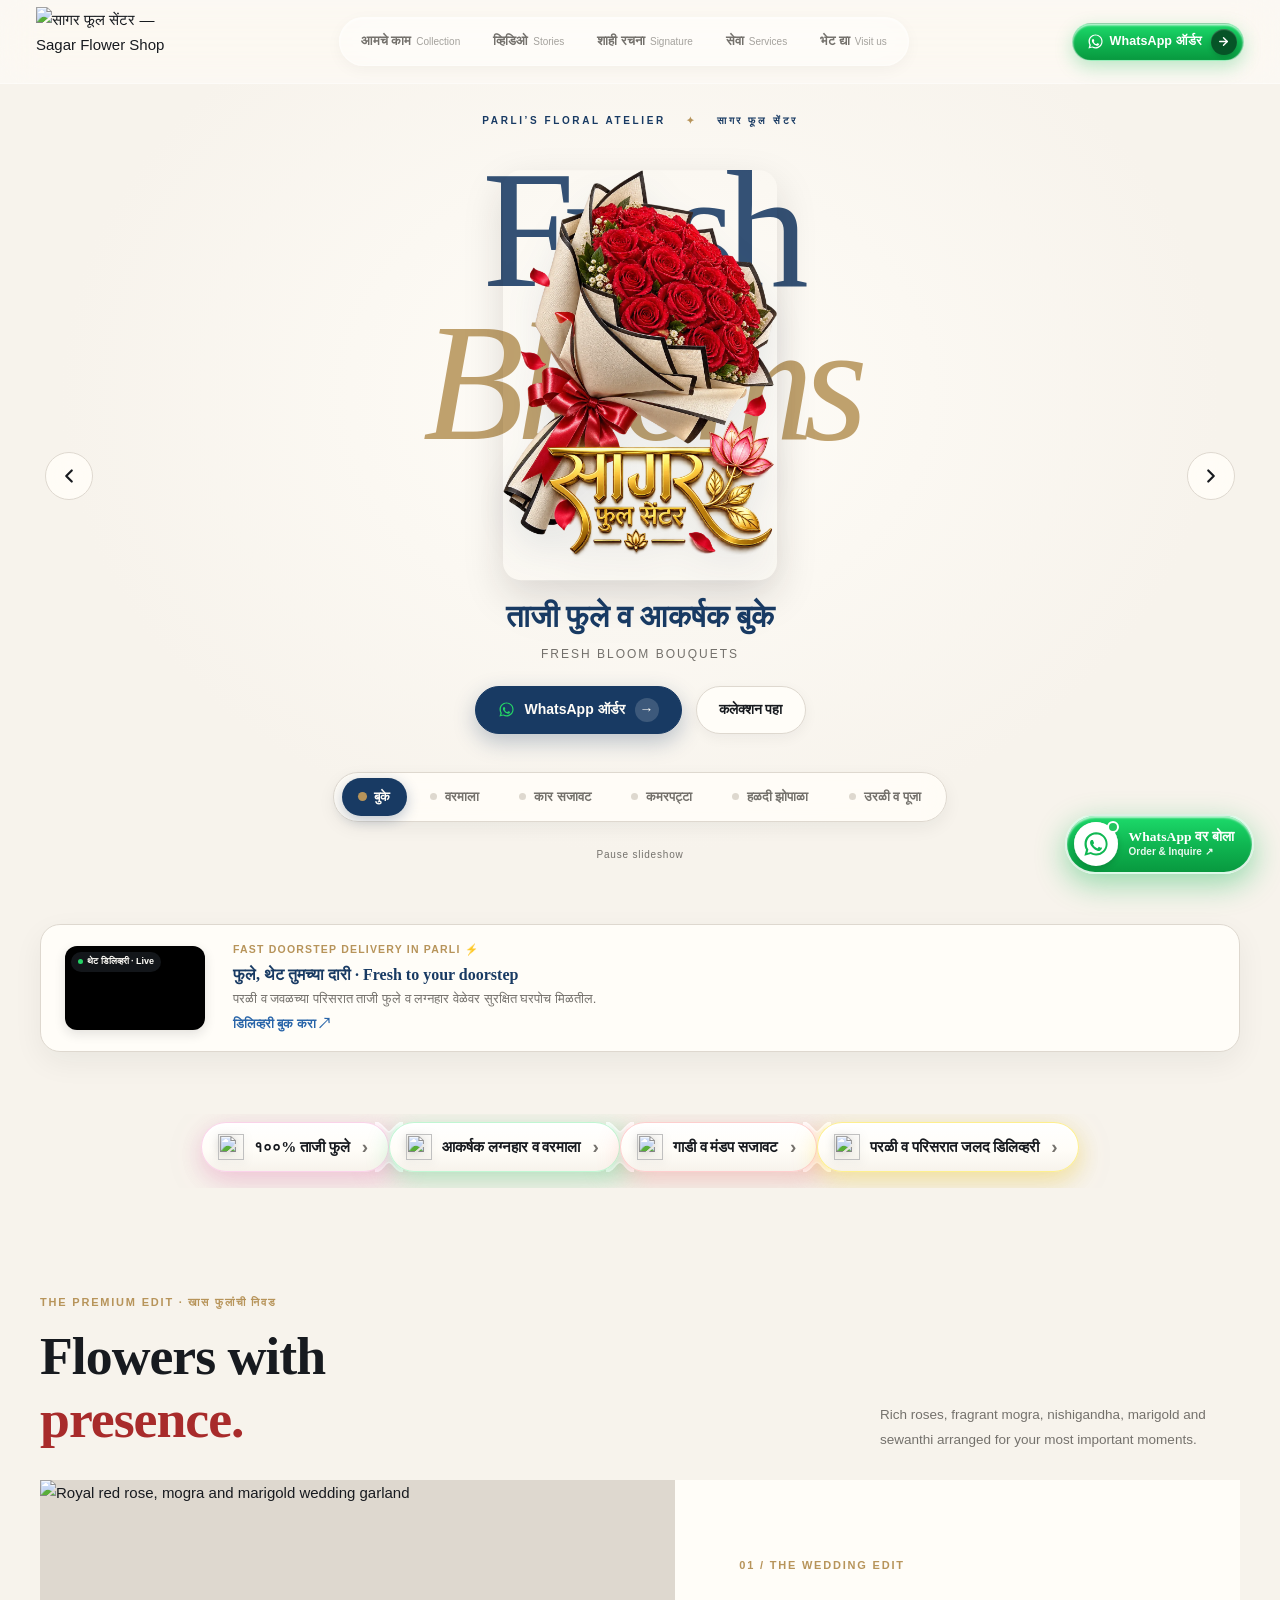
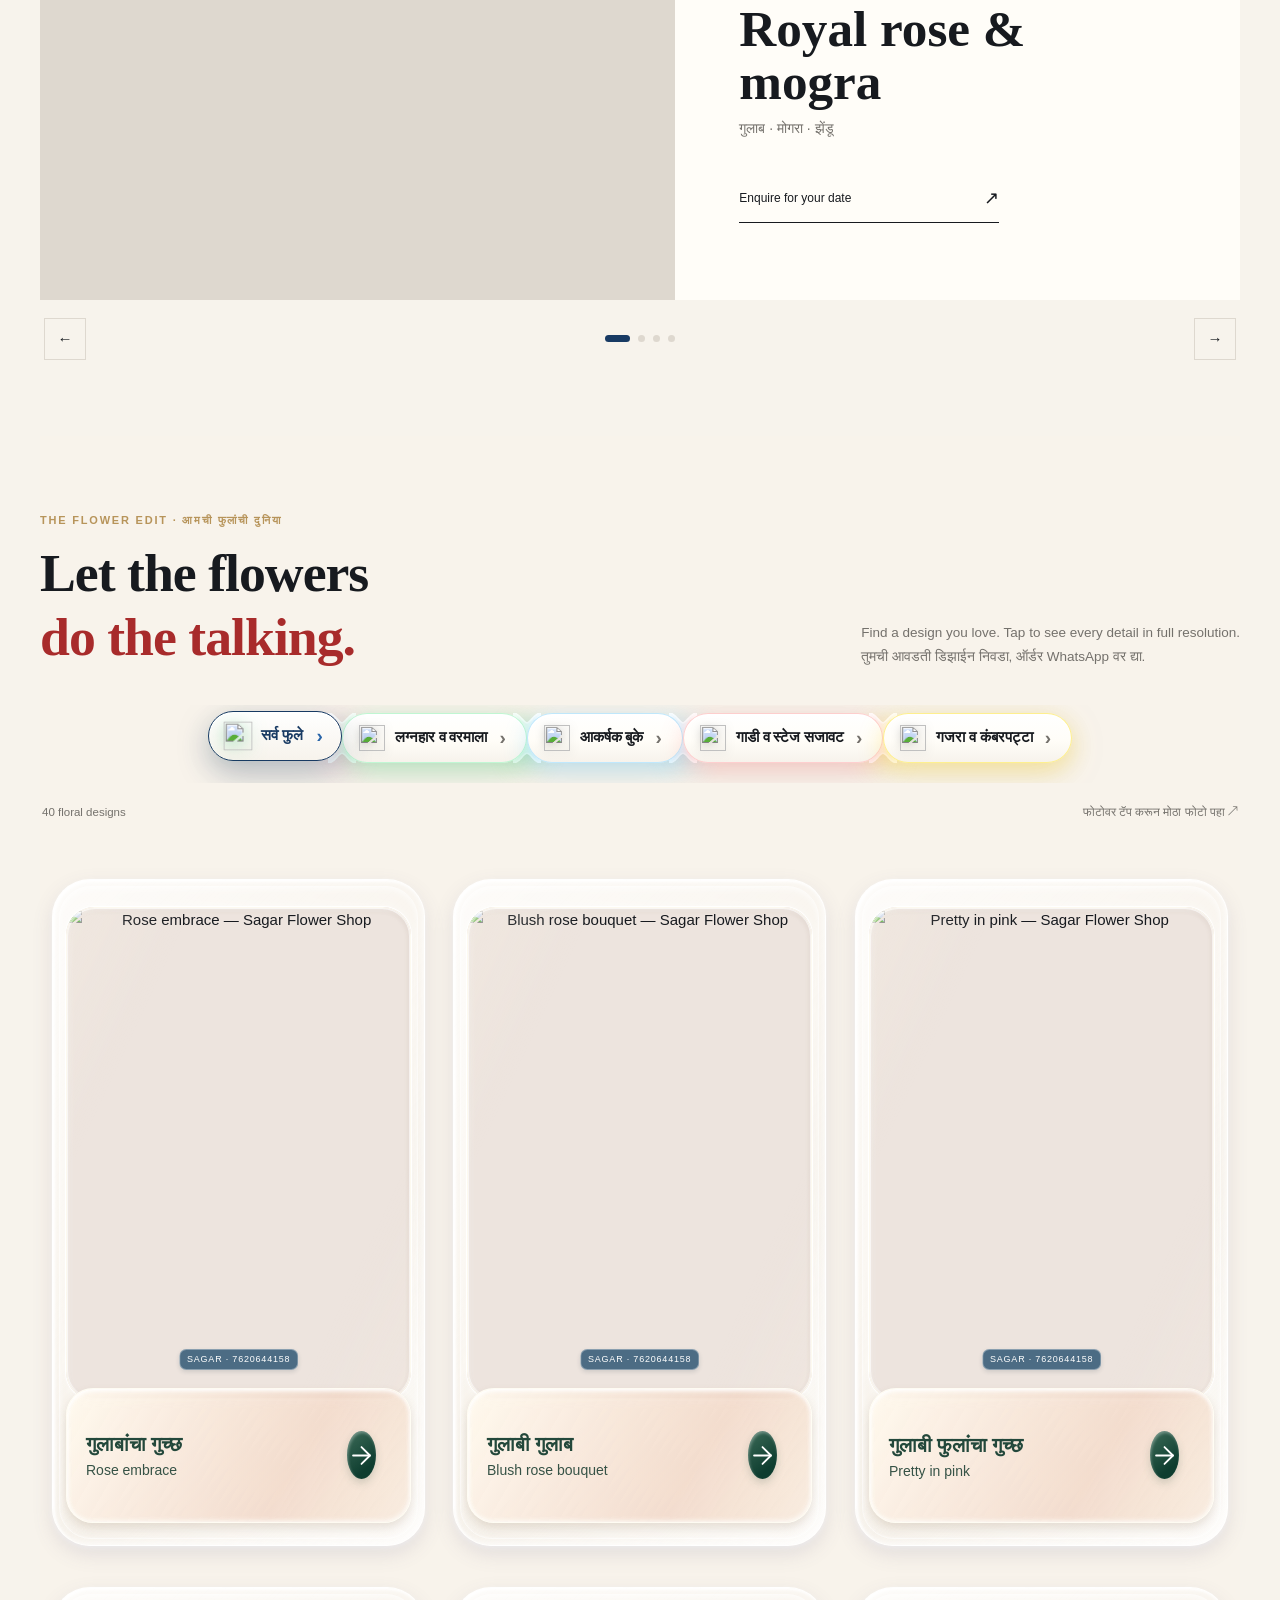
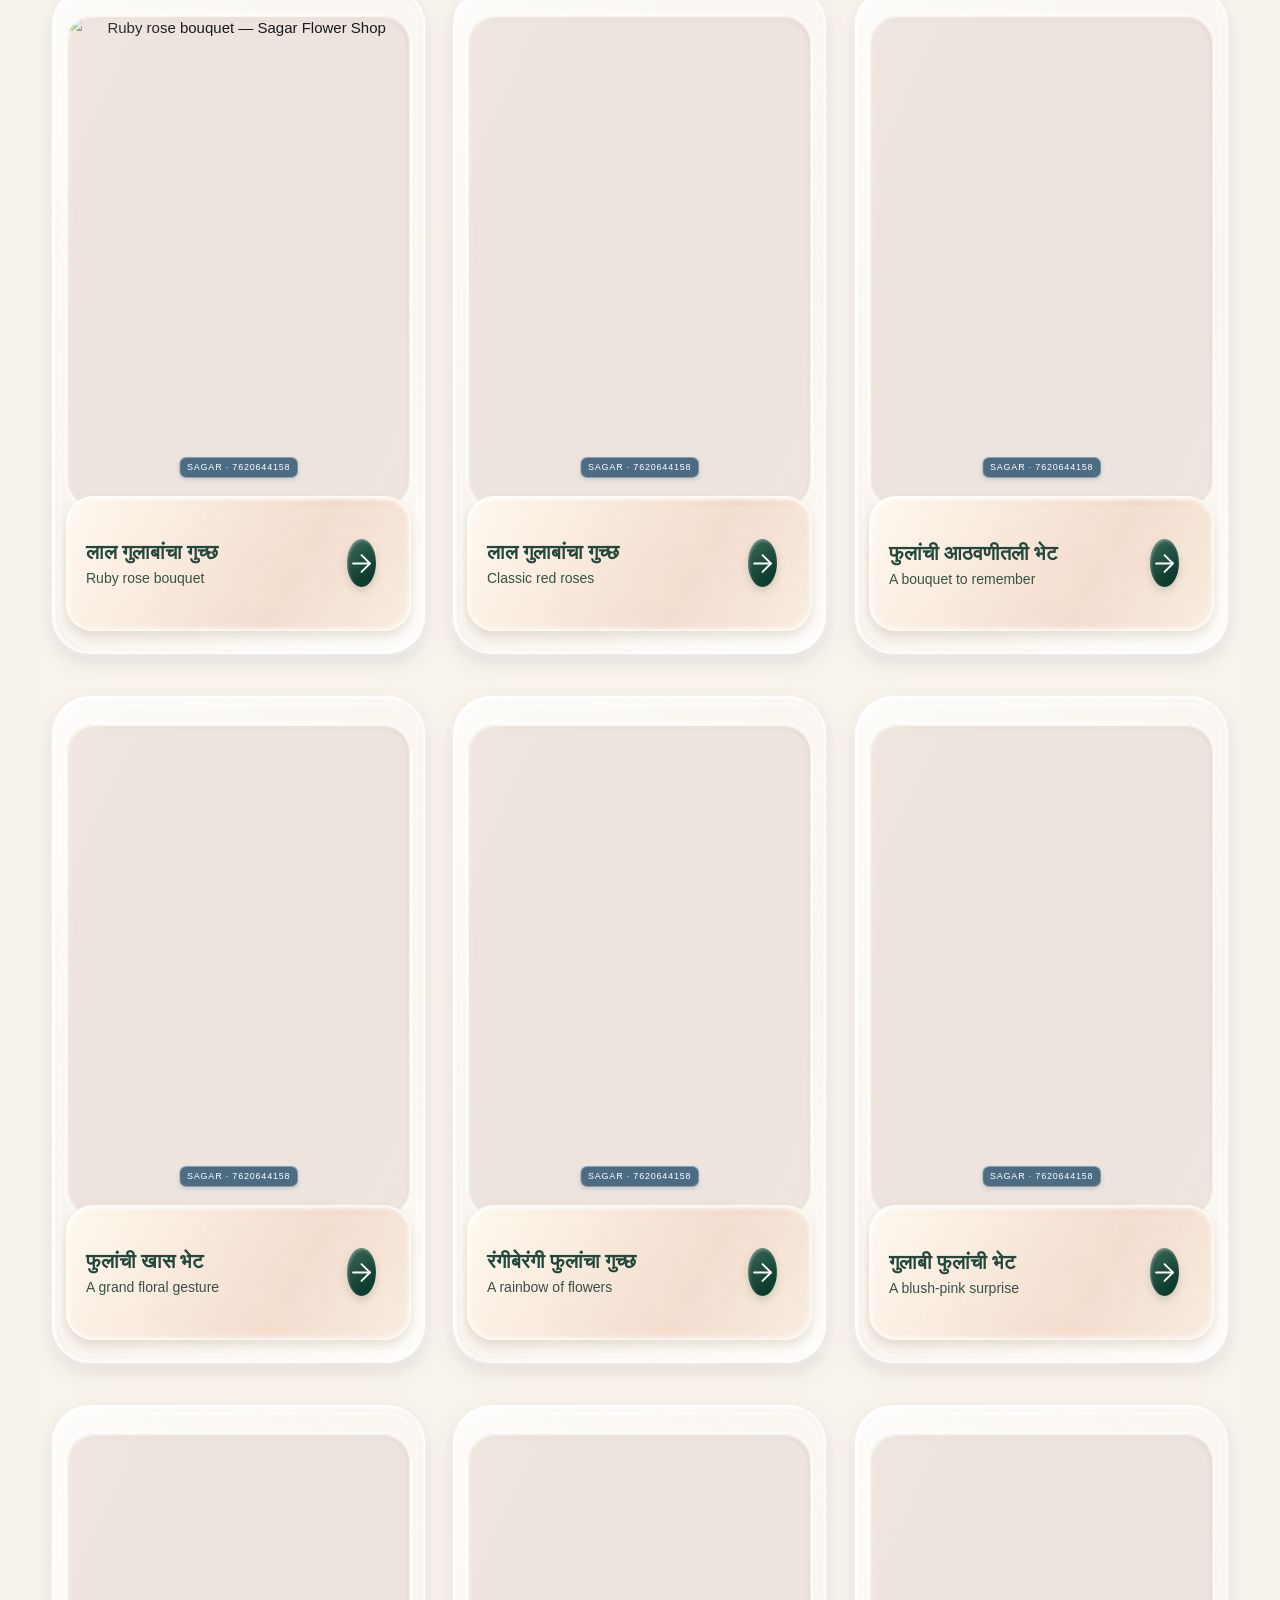
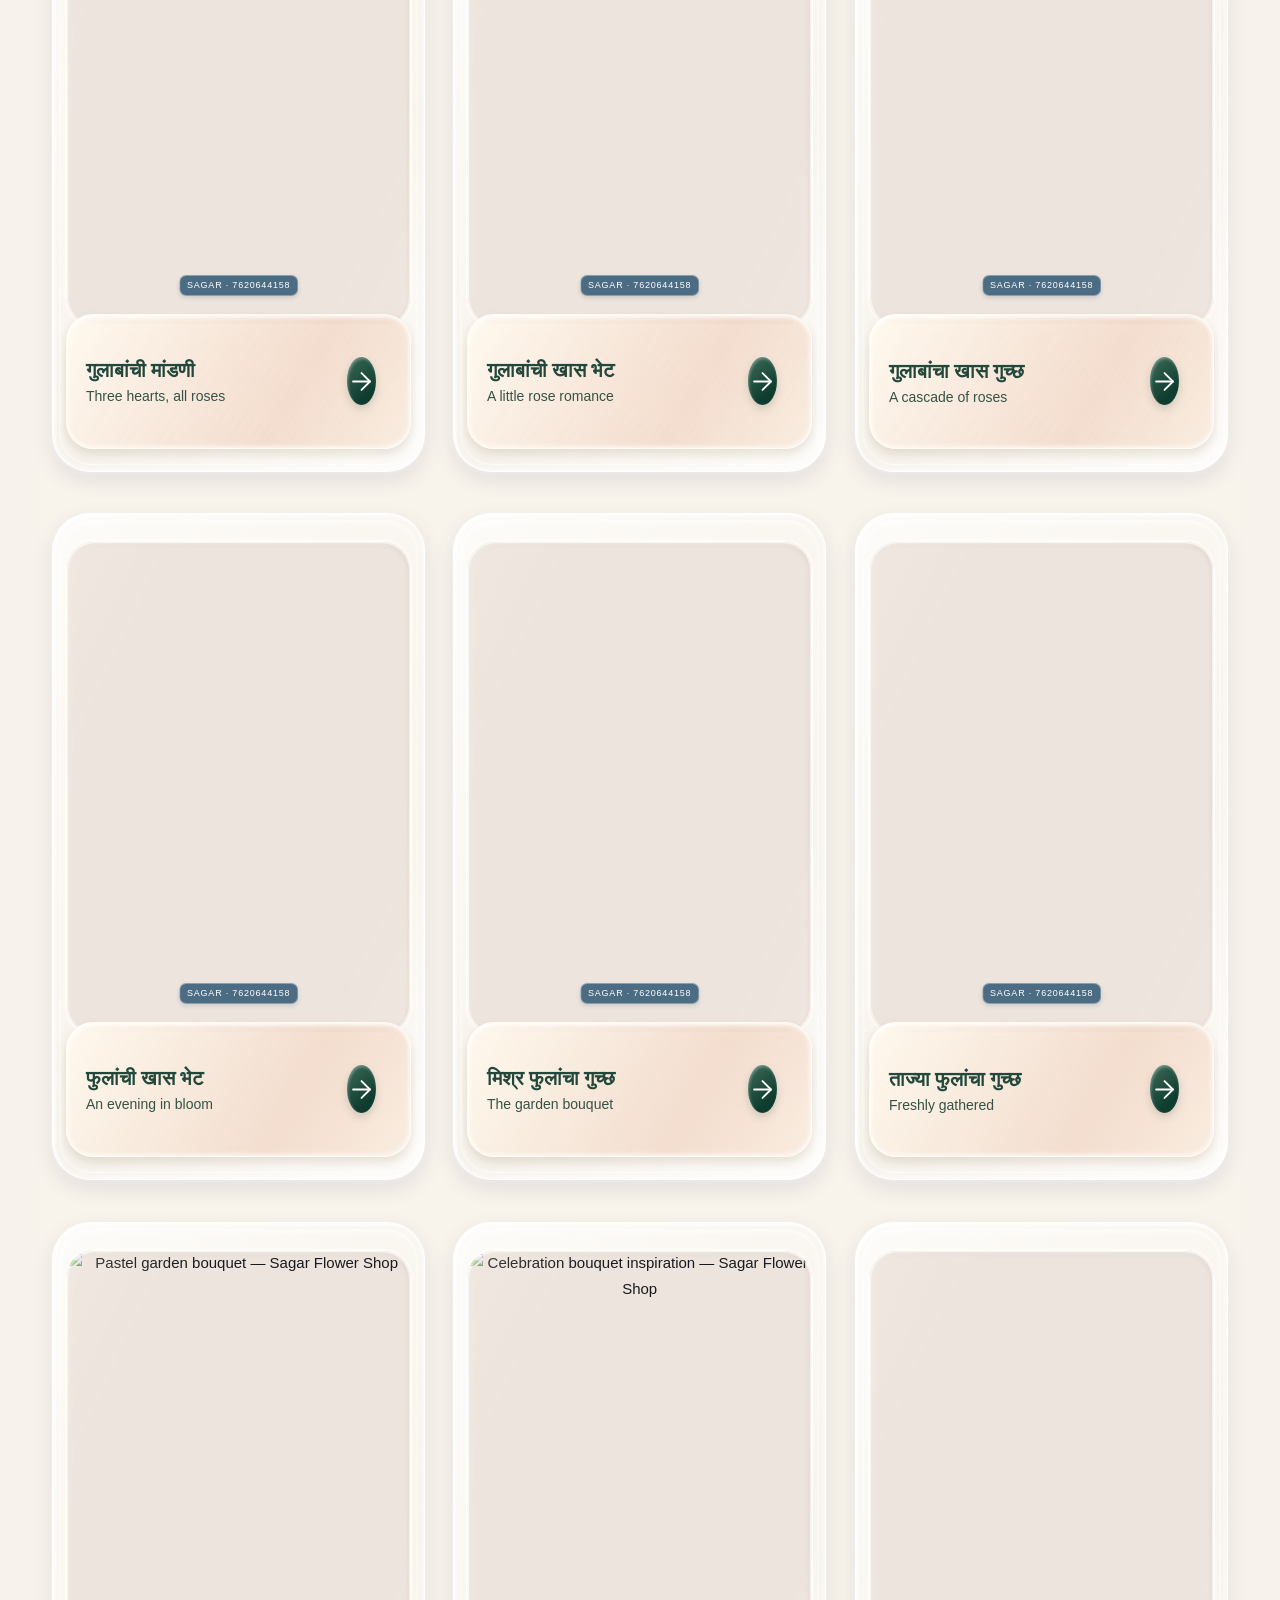
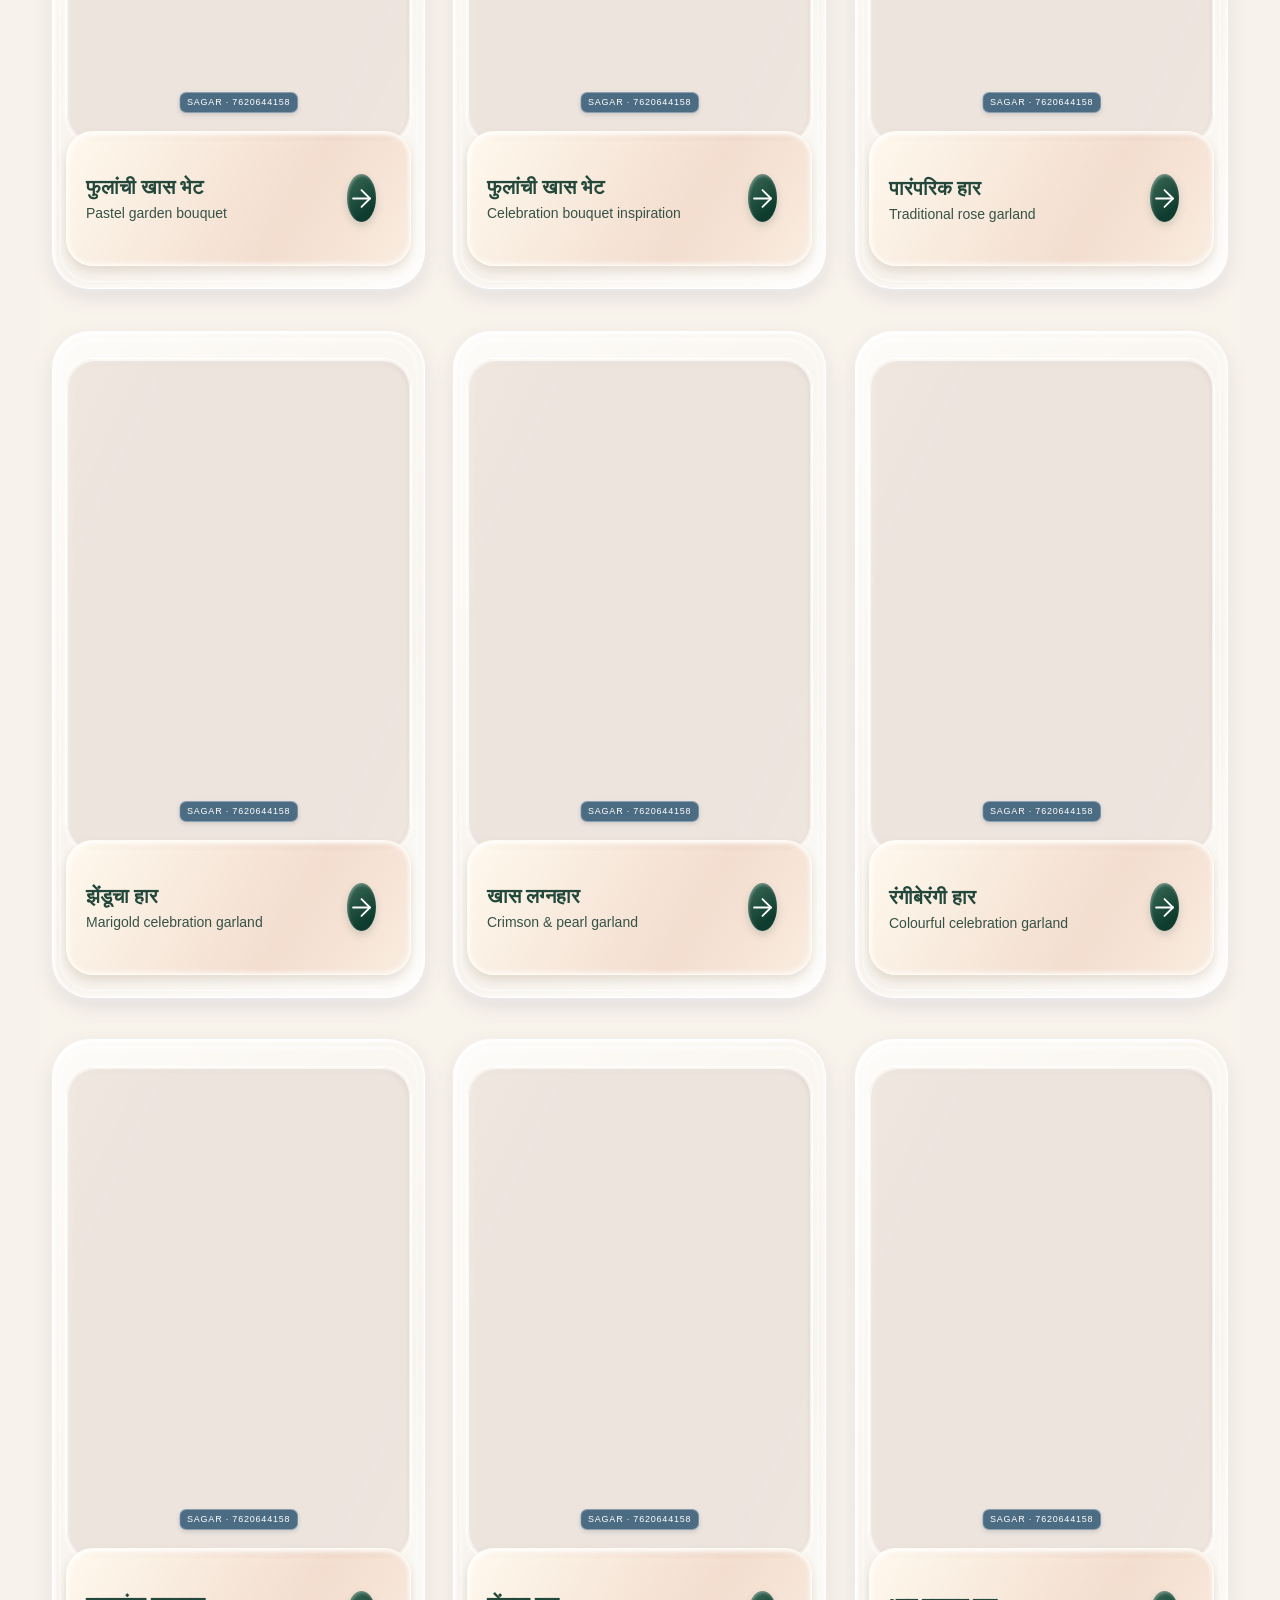
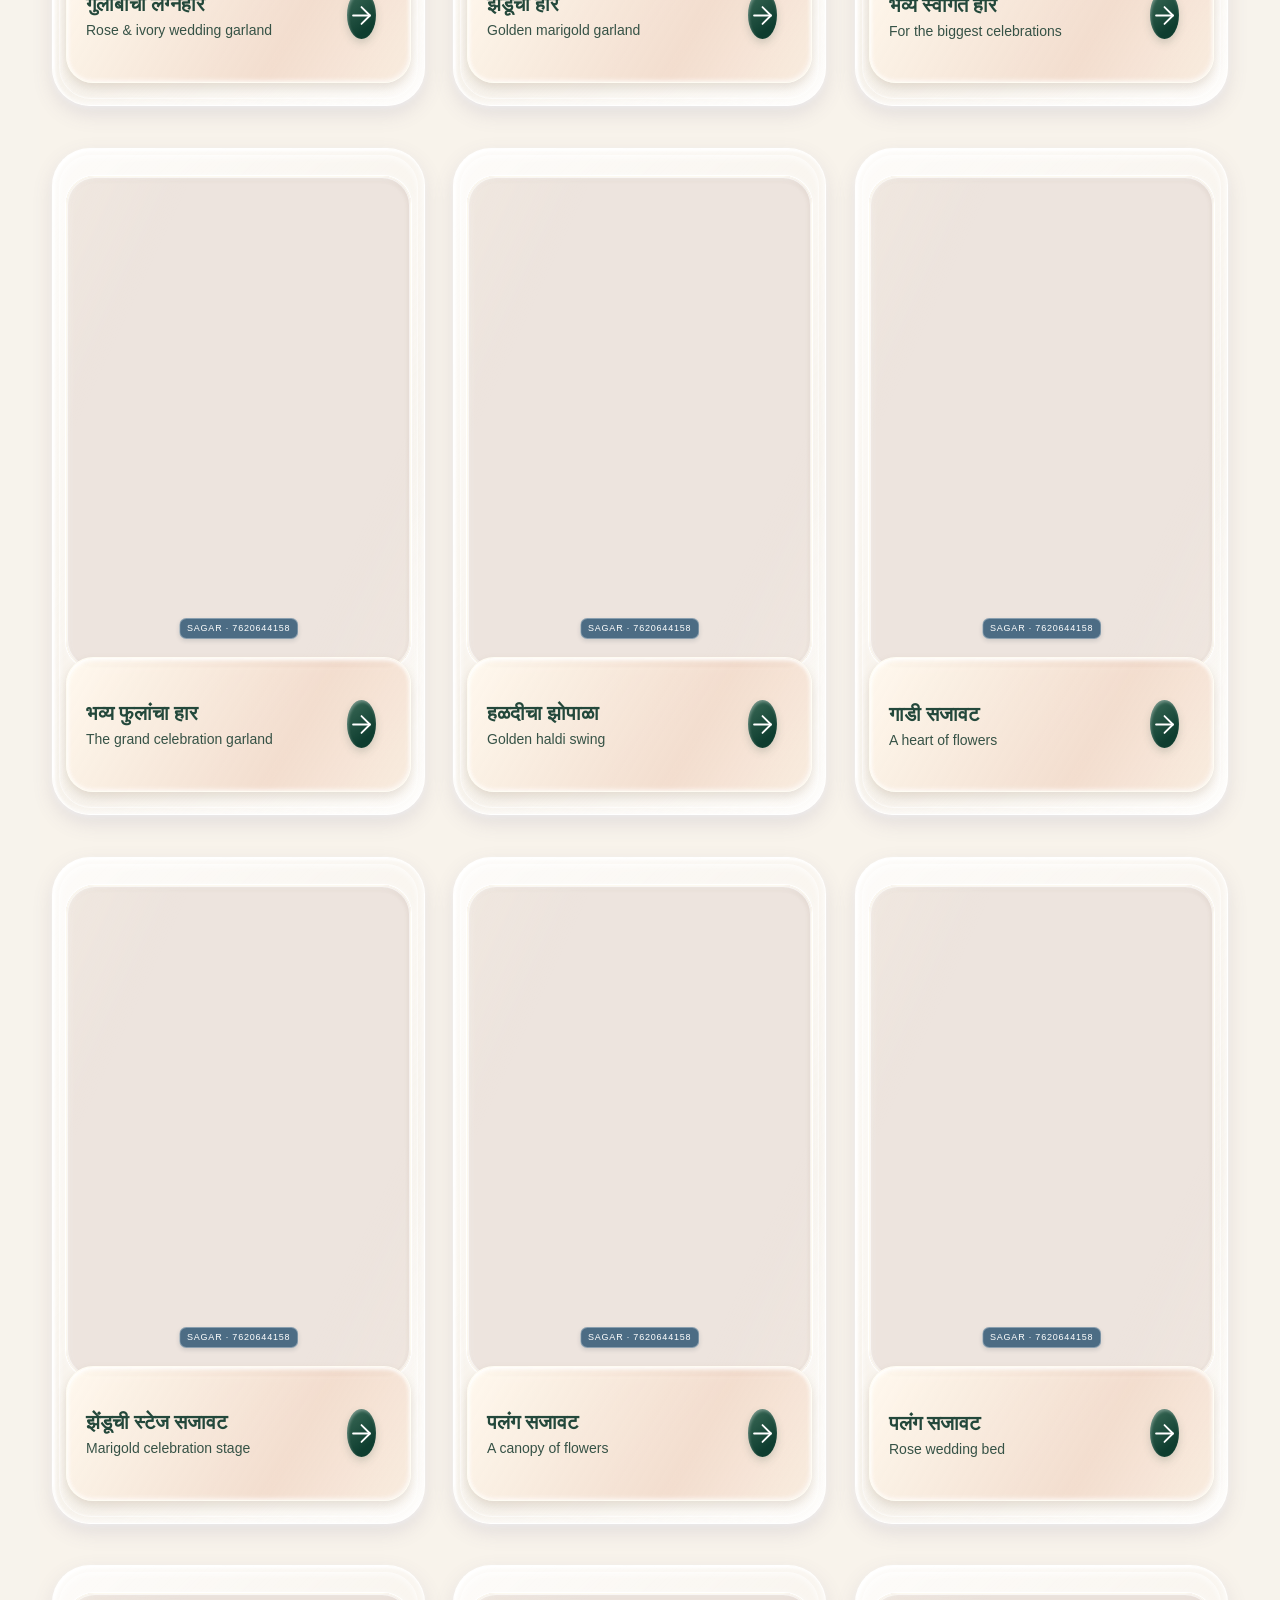
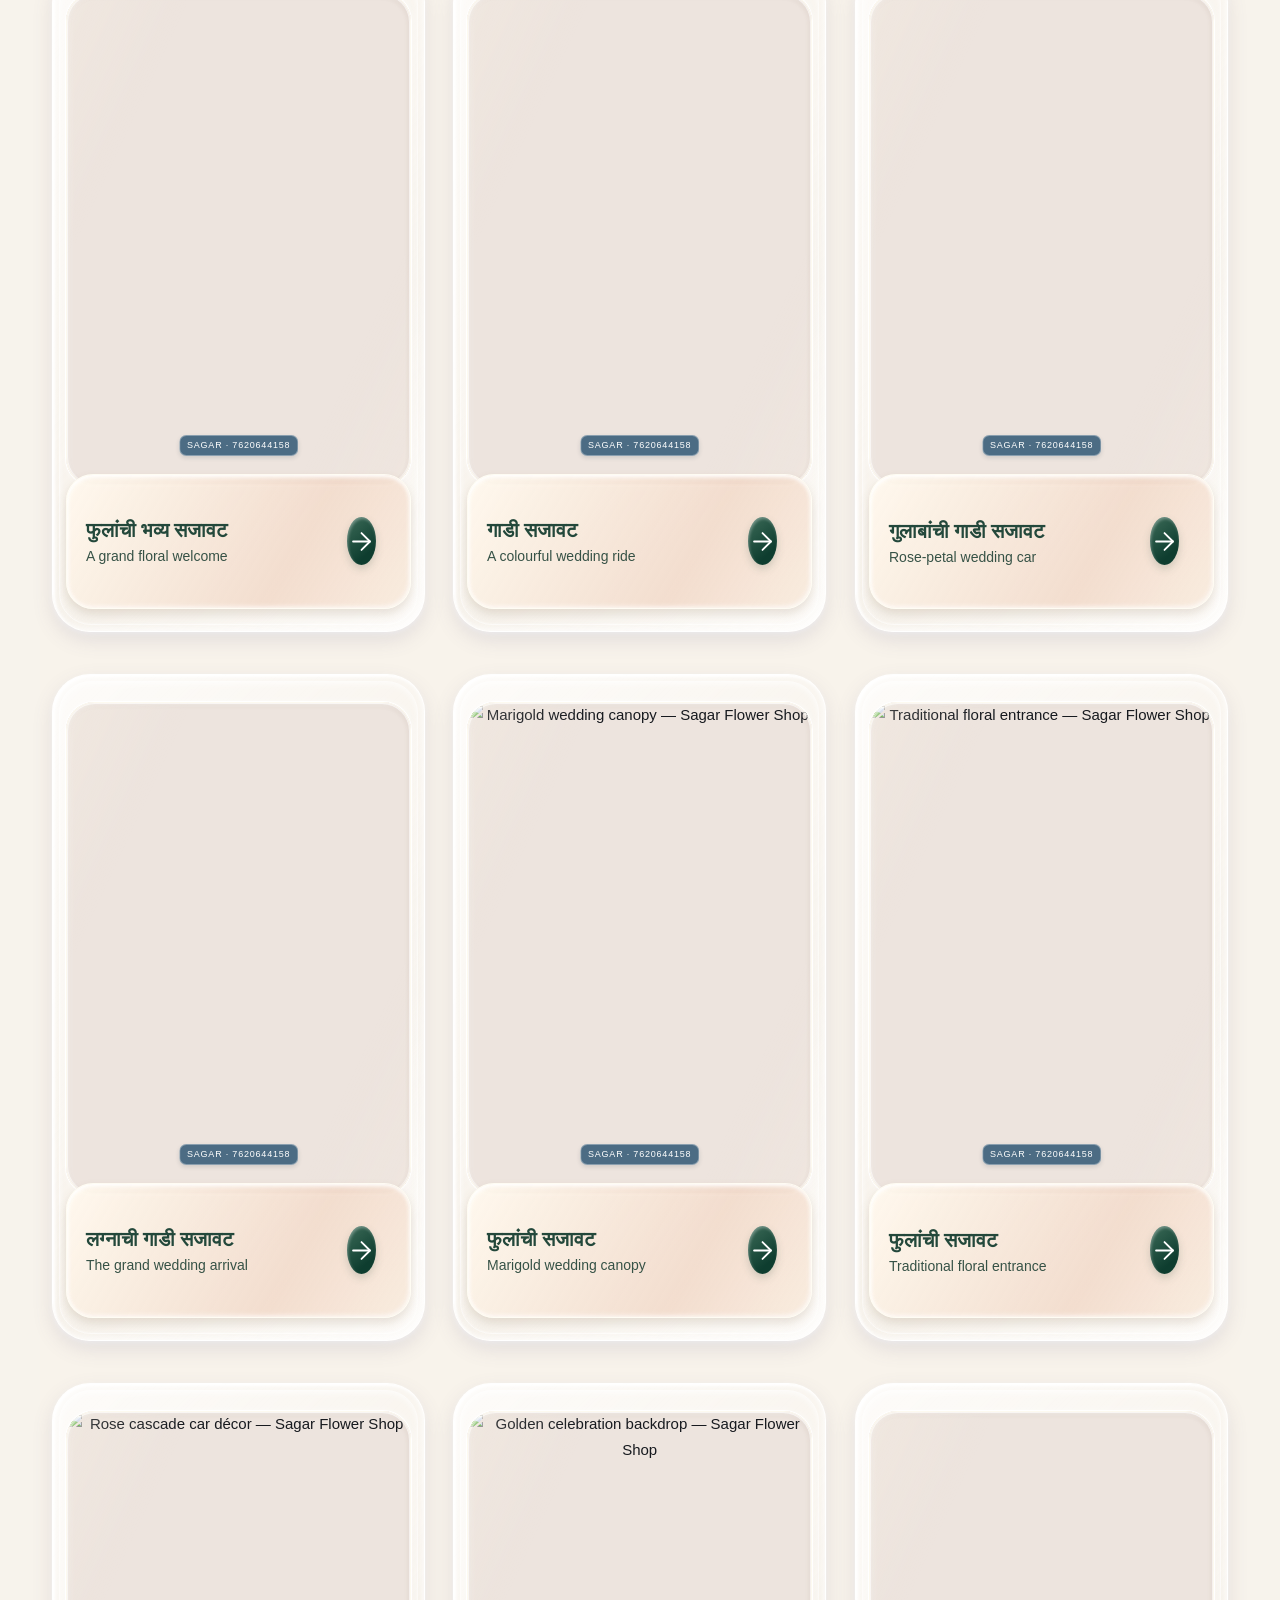
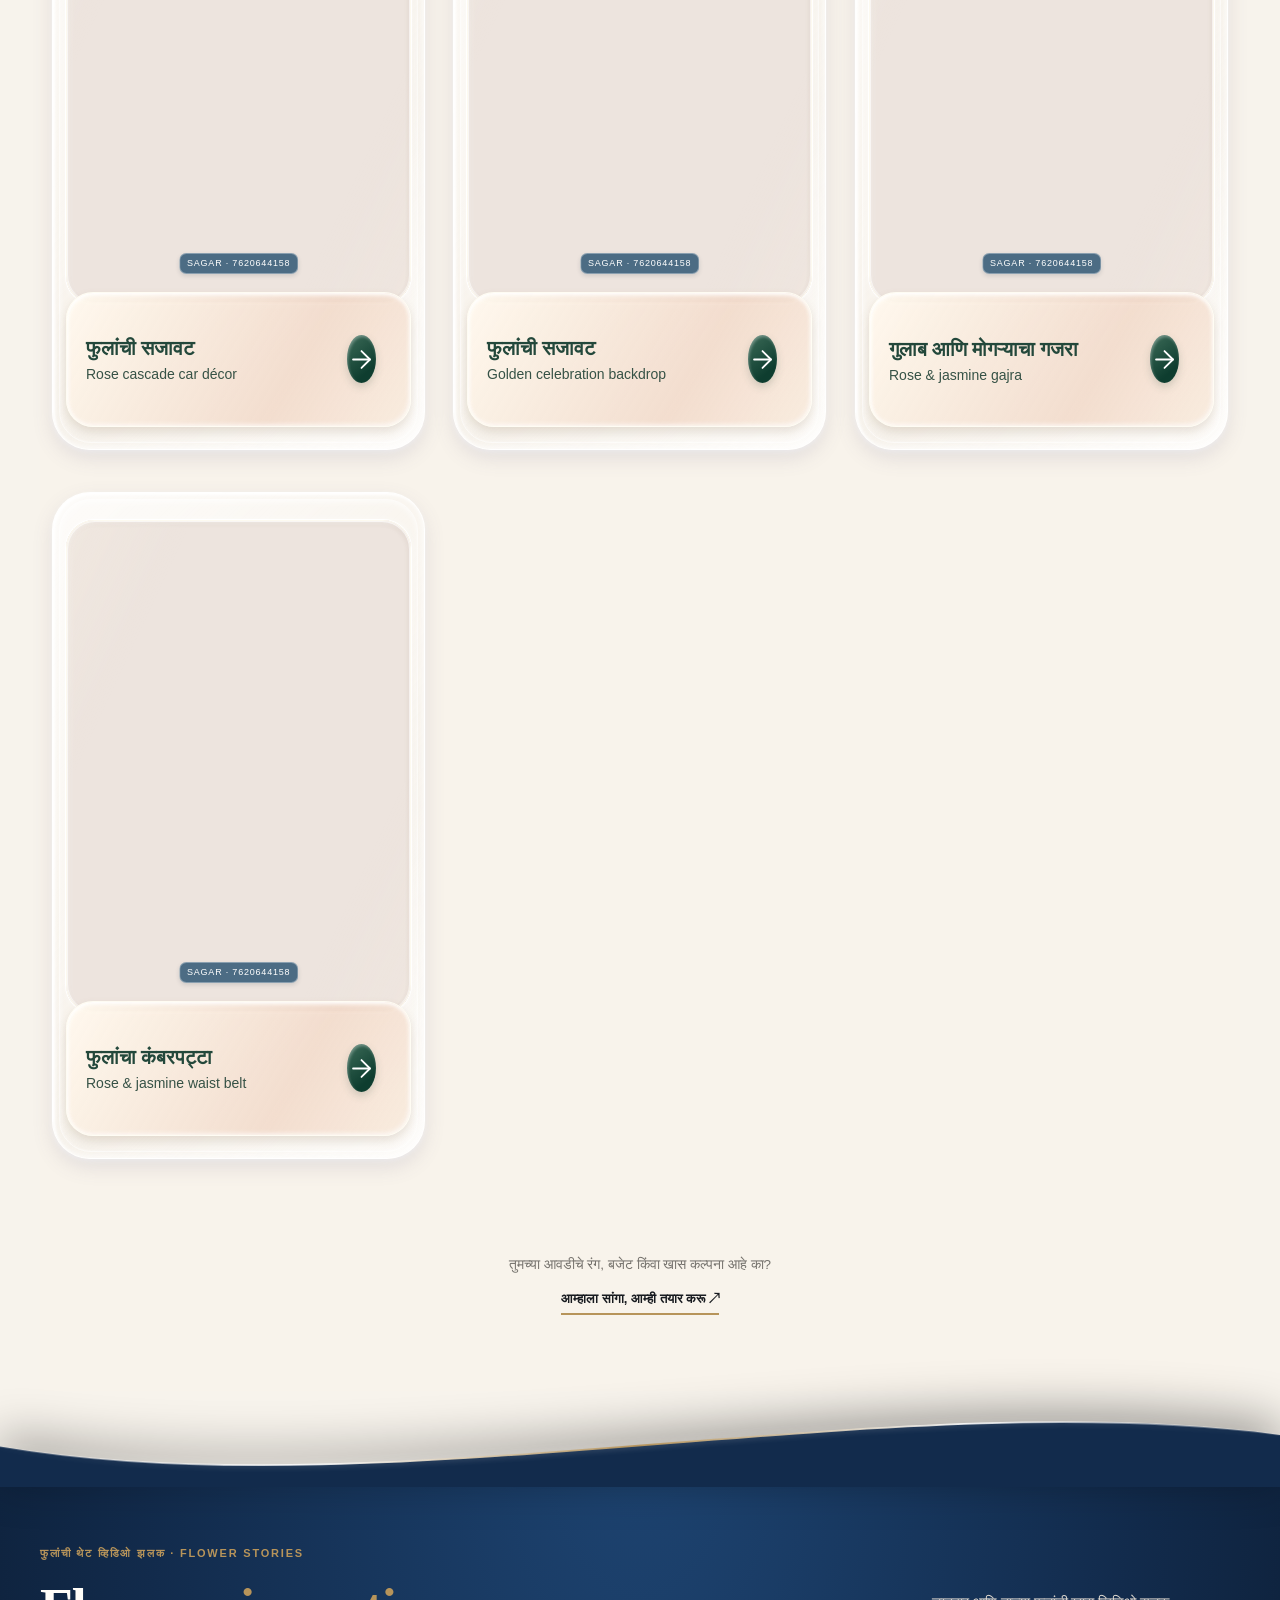
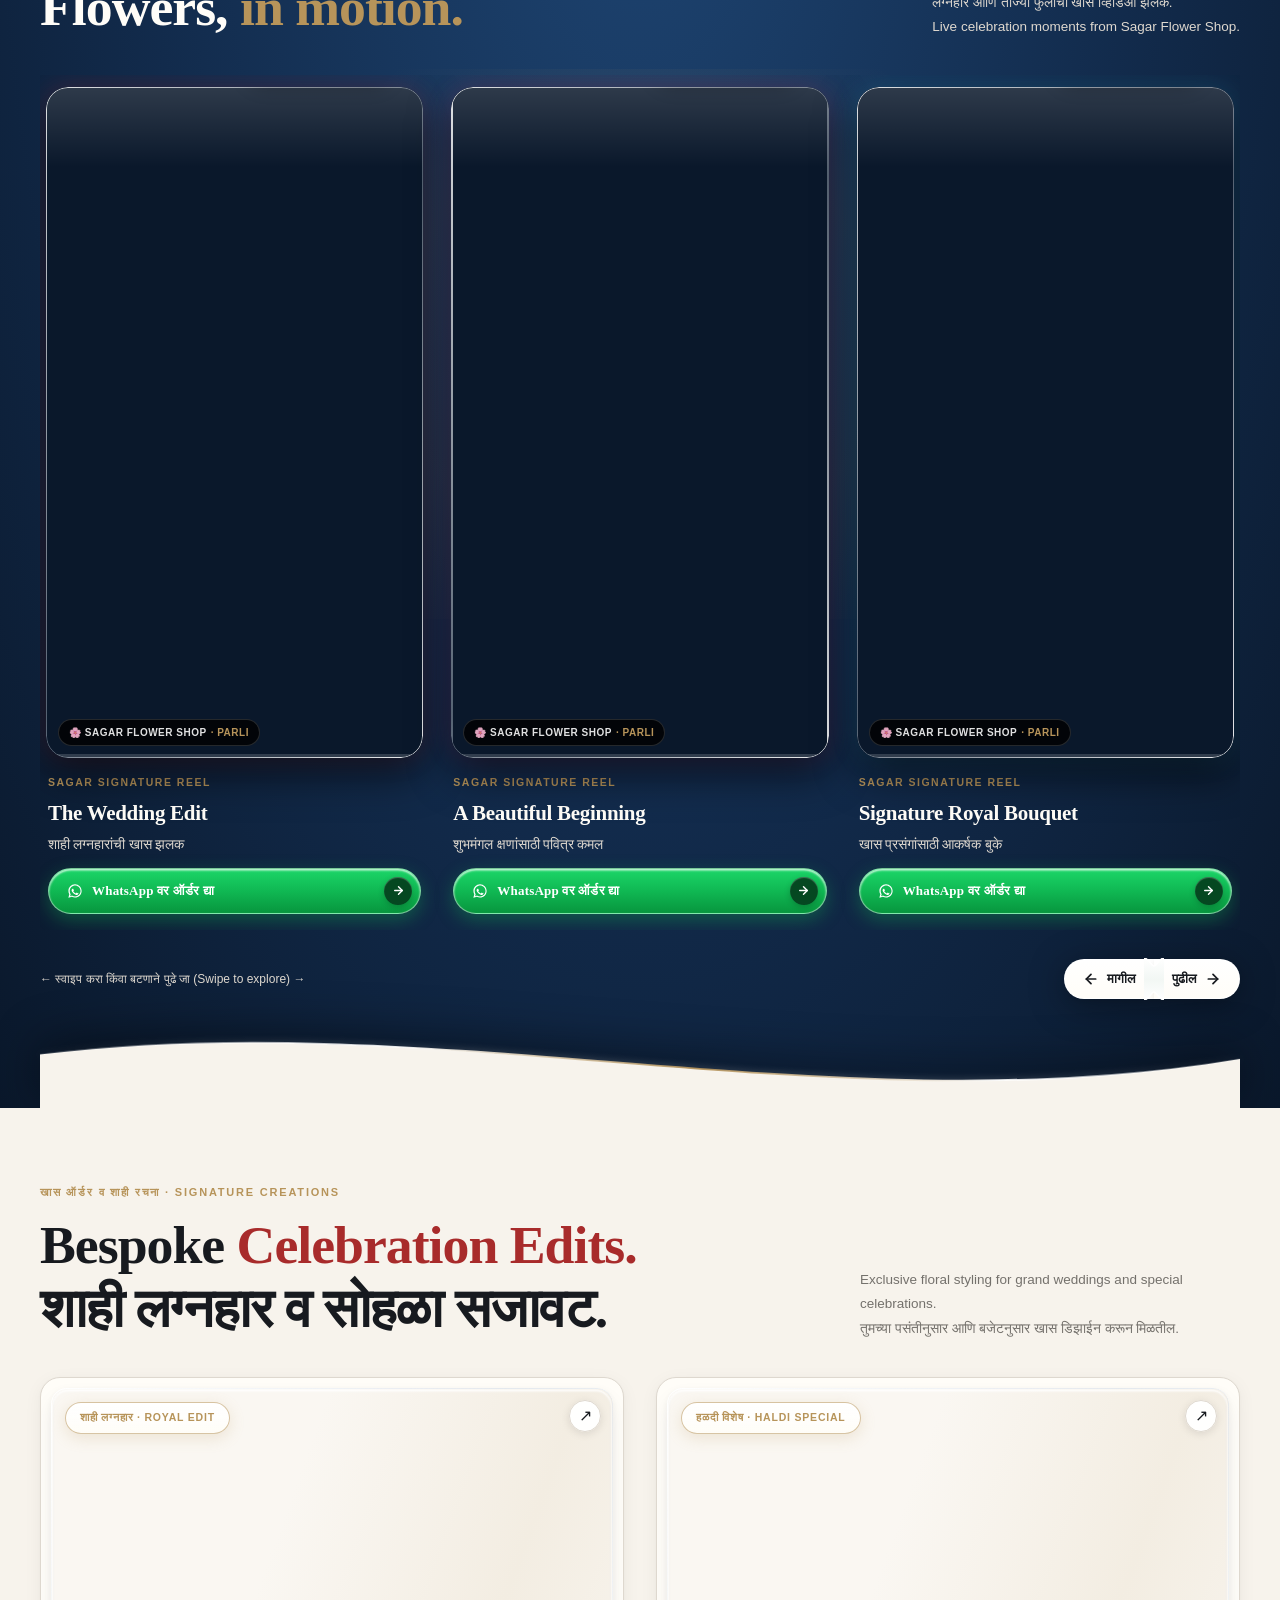
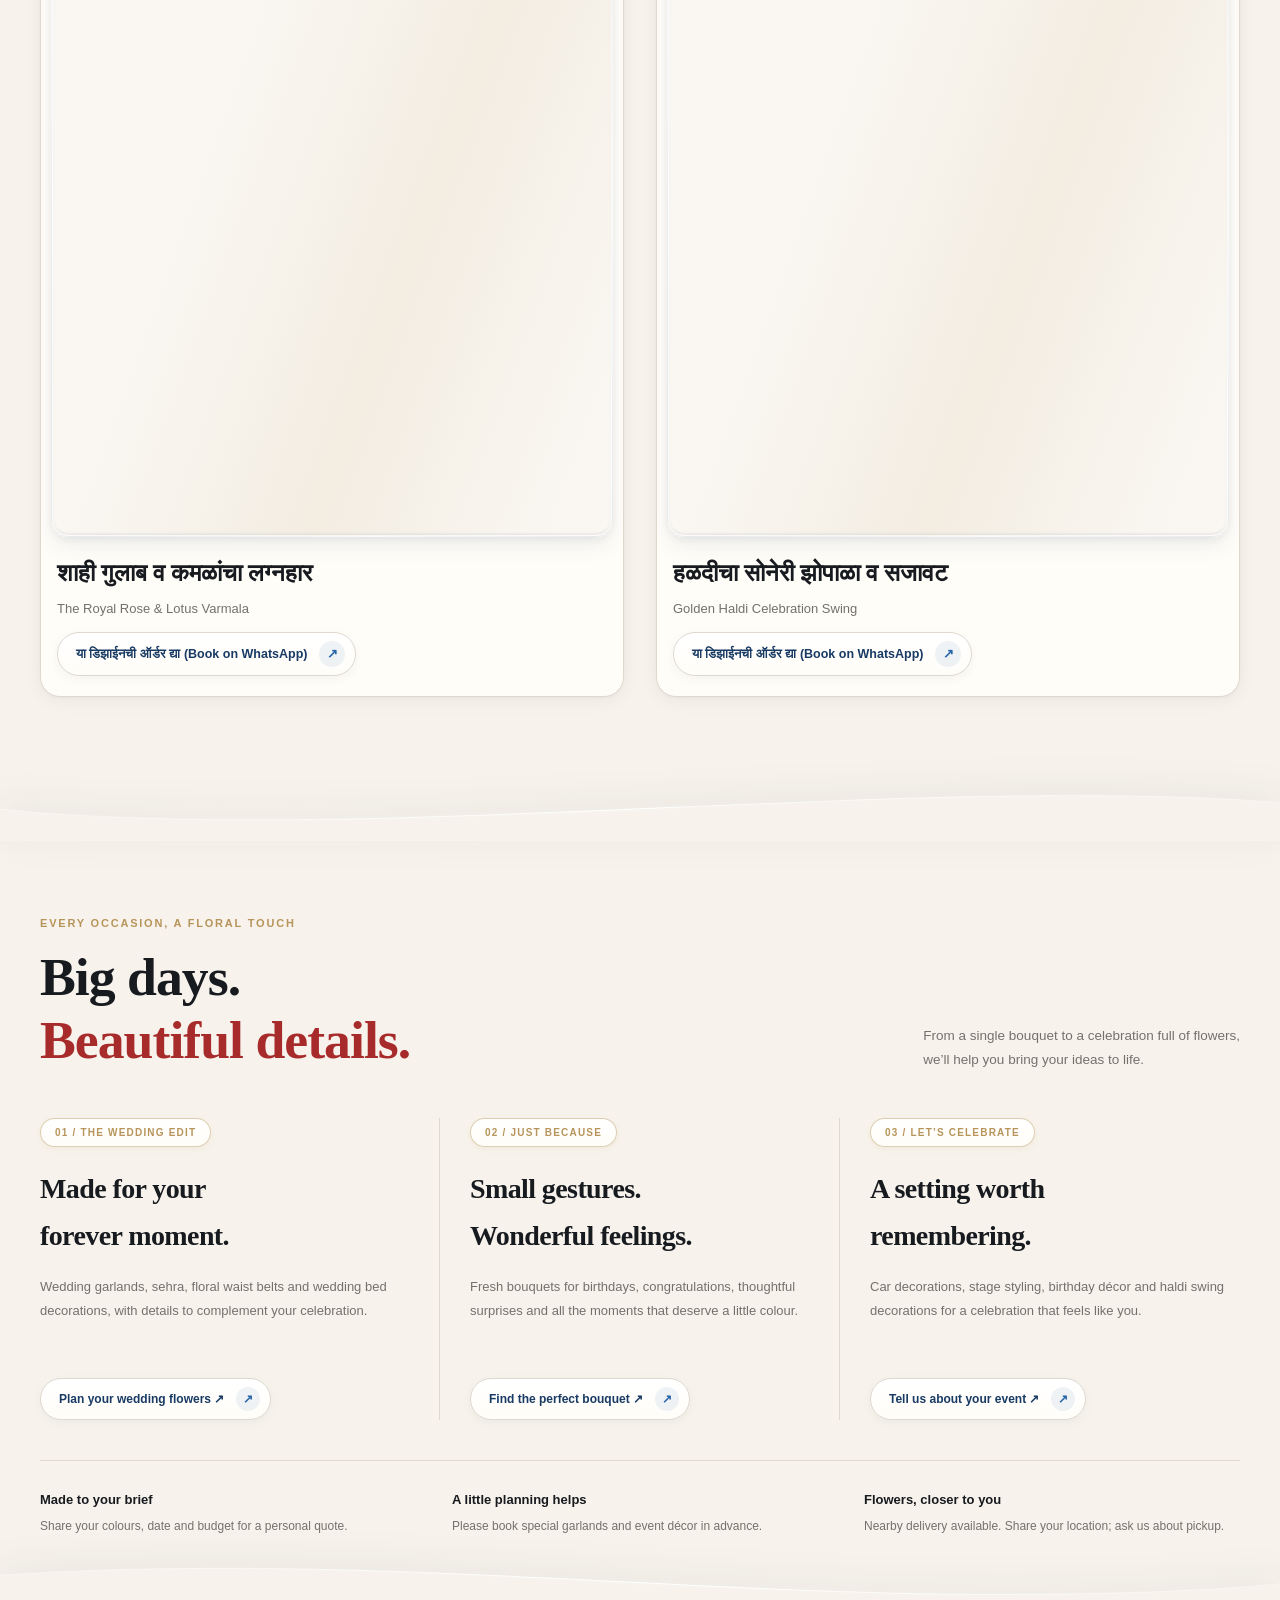
==== commit 0d057f48: "Update hero bouquet image with boquetsagar" ====
--- a/index.html
+++ b/index.html
@@ -1,5 +1,5 @@
 <!doctype html>
-<html lang="en"><head><meta charset="utf-8"><meta name="viewport" content="width=device-width,initial-scale=1,viewport-fit=cover"><meta name="theme-color" content="#183A63"><title>Sagar Flower Shop | Garlands, Bouquets & Wedding Décor in Parli</title><meta name="description" content="Flowers for life's beautiful moments. Explore Sagar Flower Shop's wedding garlands, bouquets, floral belts and event decorations in Parli. Enquire on WhatsApp."><link rel="canonical" href="https://sagarflowershopparli.github.io/sagar-flower-shop/"><meta property="og:type" content="website"><meta property="og:title" content="Sagar Flower Shop — Made for your moments"><meta property="og:description" content="Wedding garlands, thoughtful bouquets & beautiful celebrations. Discover our floral portfolio in Parli."><meta property="og:url" content="https://sagarflowershopparli.github.io/sagar-flower-shop/"><meta property="og:image" content="https://sagarflowershopparli.github.io/sagar-flower-shop/assets/videos/delivery-poster.webp"><meta name="twitter:card" content="summary_large_image"><link rel="icon" href="assets/favicon.svg" type="image/svg+xml"><link rel="stylesheet" href="styles.css?v=rose-parallax-1"><link rel="preload" as="image" href="assets/brand/hero/hero-liquid-ring-back.webp" fetchpriority="high"><link rel="preload" as="image" href="assets/brand/hero/hero-red-roses.webp" fetchpriority="high"><link rel="preload" as="image" href="assets/brand/hero/hero-varmala.webp"><link rel="preload" as="image" href="assets/videos/delivery-poster.webp"><script src="app.js?v=rose-parallax-1" defer></script>
+<html lang="en"><head><meta charset="utf-8"><meta name="viewport" content="width=device-width,initial-scale=1,viewport-fit=cover"><meta name="theme-color" content="#183A63"><title>Sagar Flower Shop | Garlands, Bouquets & Wedding Décor in Parli</title><meta name="description" content="Flowers for life's beautiful moments. Explore Sagar Flower Shop's wedding garlands, bouquets, floral belts and event decorations in Parli. Enquire on WhatsApp."><link rel="canonical" href="https://sagarflowershopparli.github.io/sagar-flower-shop/"><meta property="og:type" content="website"><meta property="og:title" content="Sagar Flower Shop — Made for your moments"><meta property="og:description" content="Wedding garlands, thoughtful bouquets & beautiful celebrations. Discover our floral portfolio in Parli."><meta property="og:url" content="https://sagarflowershopparli.github.io/sagar-flower-shop/"><meta property="og:image" content="https://sagarflowershopparli.github.io/sagar-flower-shop/assets/videos/delivery-poster.webp"><meta name="twitter:card" content="summary_large_image"><link rel="icon" href="assets/favicon.svg" type="image/svg+xml"><link rel="stylesheet" href="styles.css?v=rose-parallax-2"><link rel="preload" as="image" href="assets/brand/hero/hero-liquid-ring-back.webp" fetchpriority="high"><link rel="preload" as="image" href="assets/brand/hero/hero-red-roses.webp?v=sagar-2" fetchpriority="high"><link rel="preload" as="image" href="assets/brand/hero/hero-varmala.webp"><link rel="preload" as="image" href="assets/videos/delivery-poster.webp"><script src="app.js?v=rose-parallax-2" defer></script>
 <style>
 /* Instant Inlined Cache-Proof Glassmorphism & Minimalist Navbar Styles */
 @media (max-width: 768px) {
@@ -179,7 +179,7 @@
           <div class="hero-liquid-sheen-sweep sheen-back" aria-hidden="true"></div>
 
           <!-- Stationary Subject Showcase (Z-index: 2) -->
-          <img class="hero-subject-img" src="assets/brand/hero/hero-red-roses.webp" alt="सागर फूल सेंटरचा लाल गुलाबांचा बुके · Sagar Flower Shop red rose bouquet" width="1024" height="1536" loading="eager" fetchpriority="high" decoding="async">
+          <img class="hero-subject-img" src="assets/brand/hero/hero-red-roses.webp?v=sagar-2" alt="सागर फूल सेंटरचा लाल गुलाबांचा बुके · Sagar Flower Shop red rose bouquet" width="1024" height="1536" loading="eager" fetchpriority="high" decoding="async">
           <div class="hero-subject-shadow" aria-hidden="true"></div>
 
           <!-- Photorealistic 3D Liquid Chrome Front Layer (Z-index: 3) -->
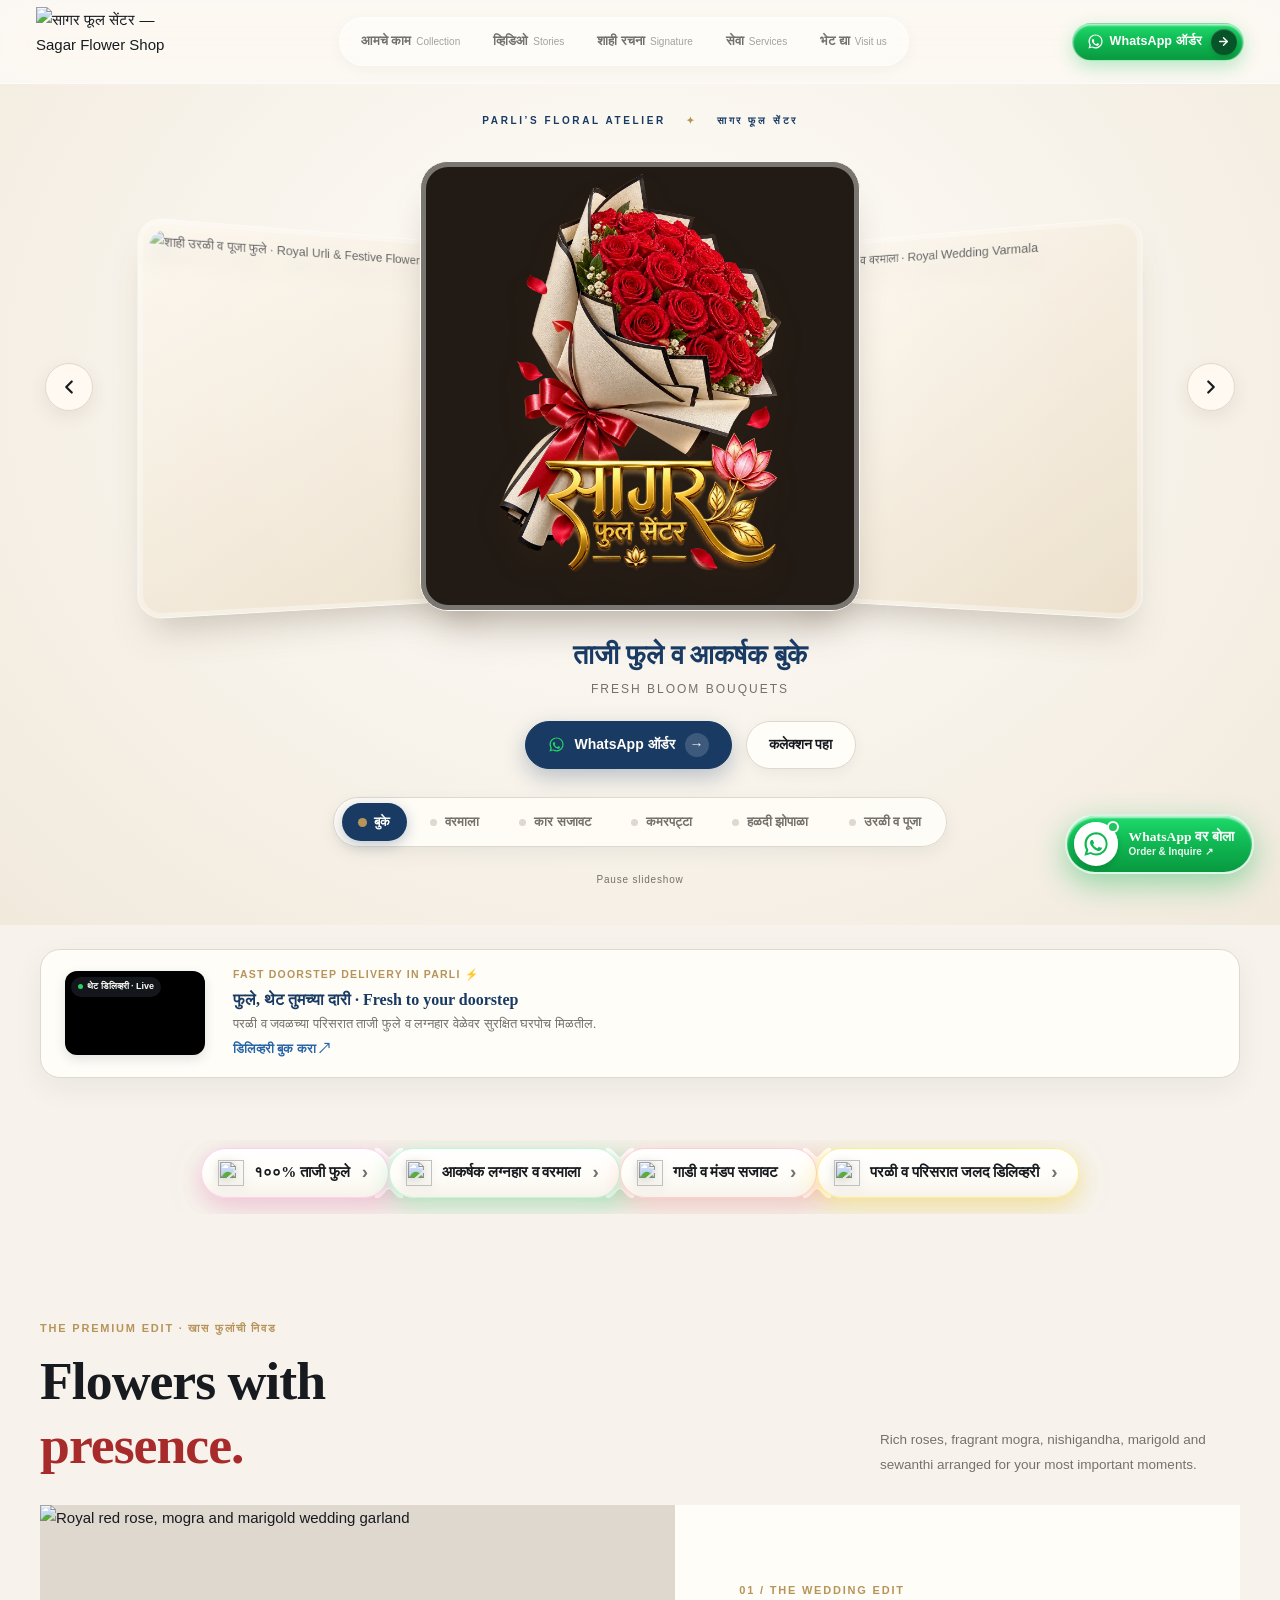
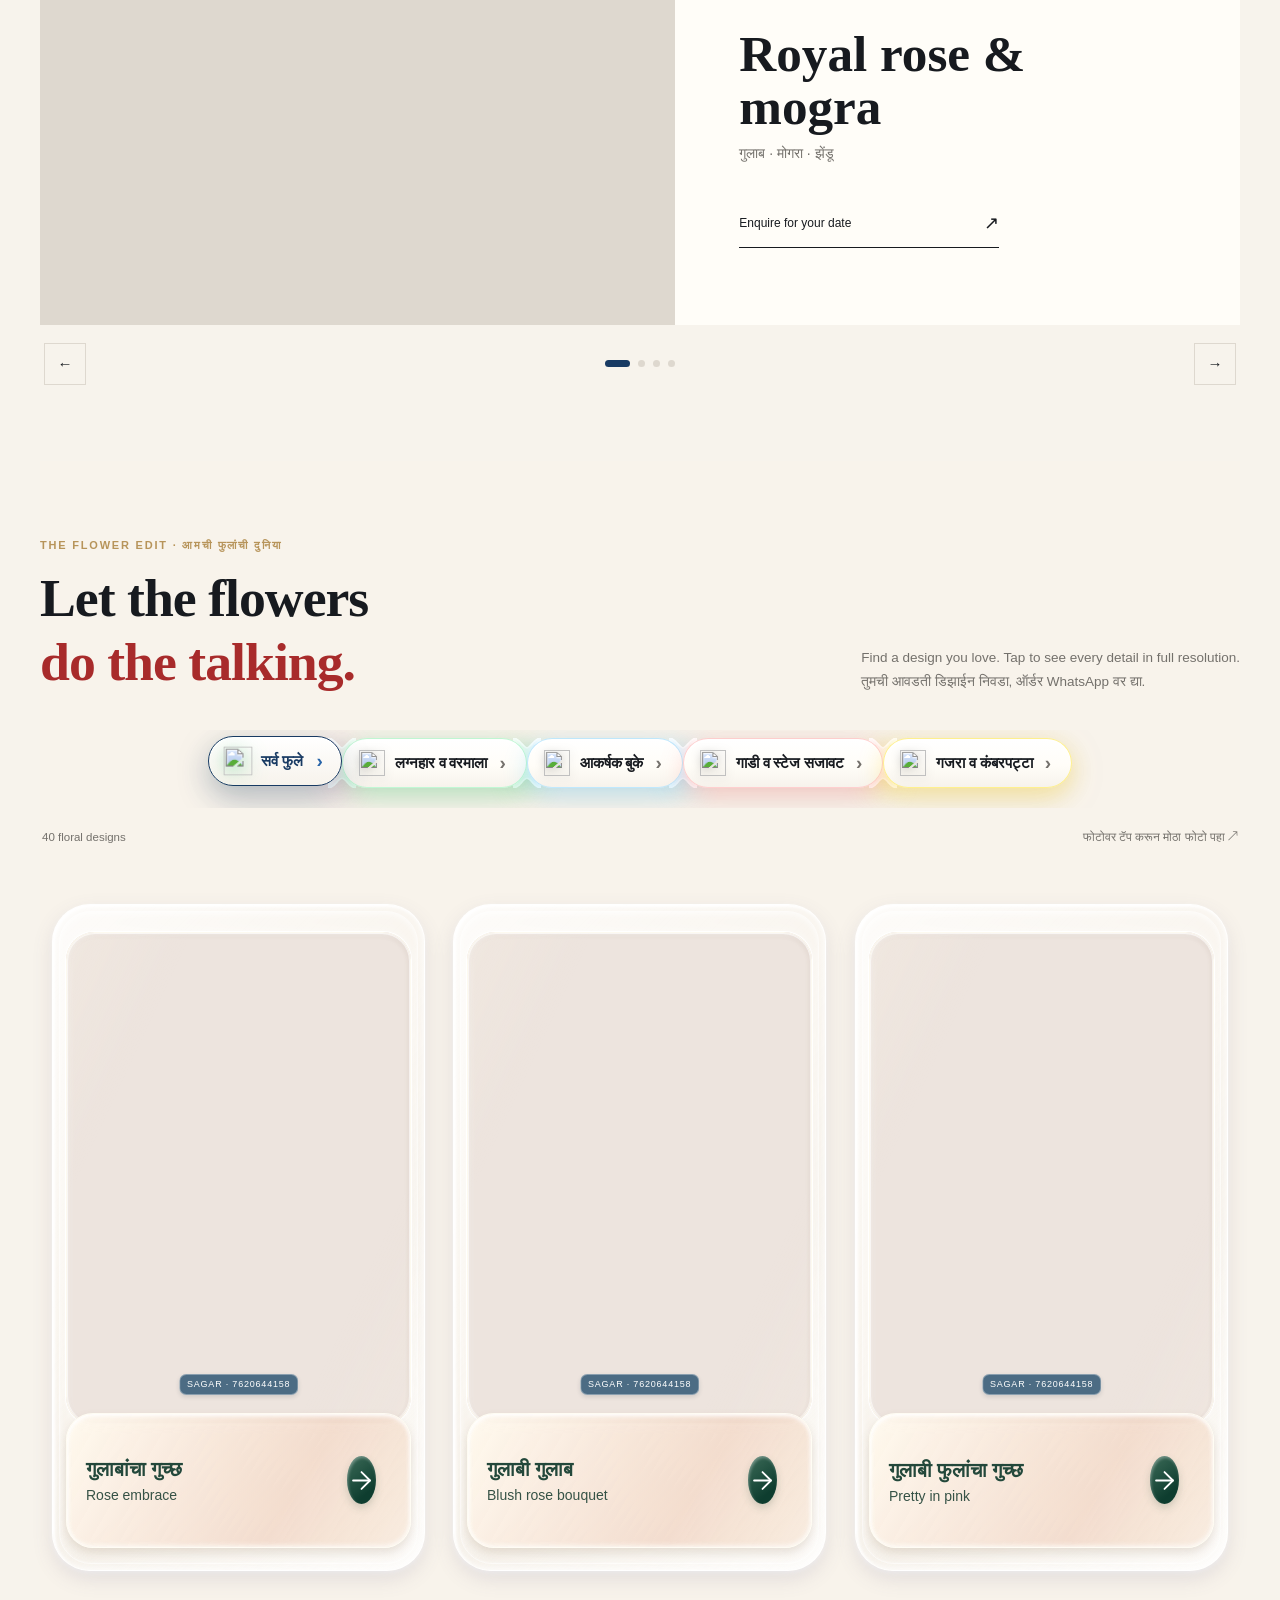
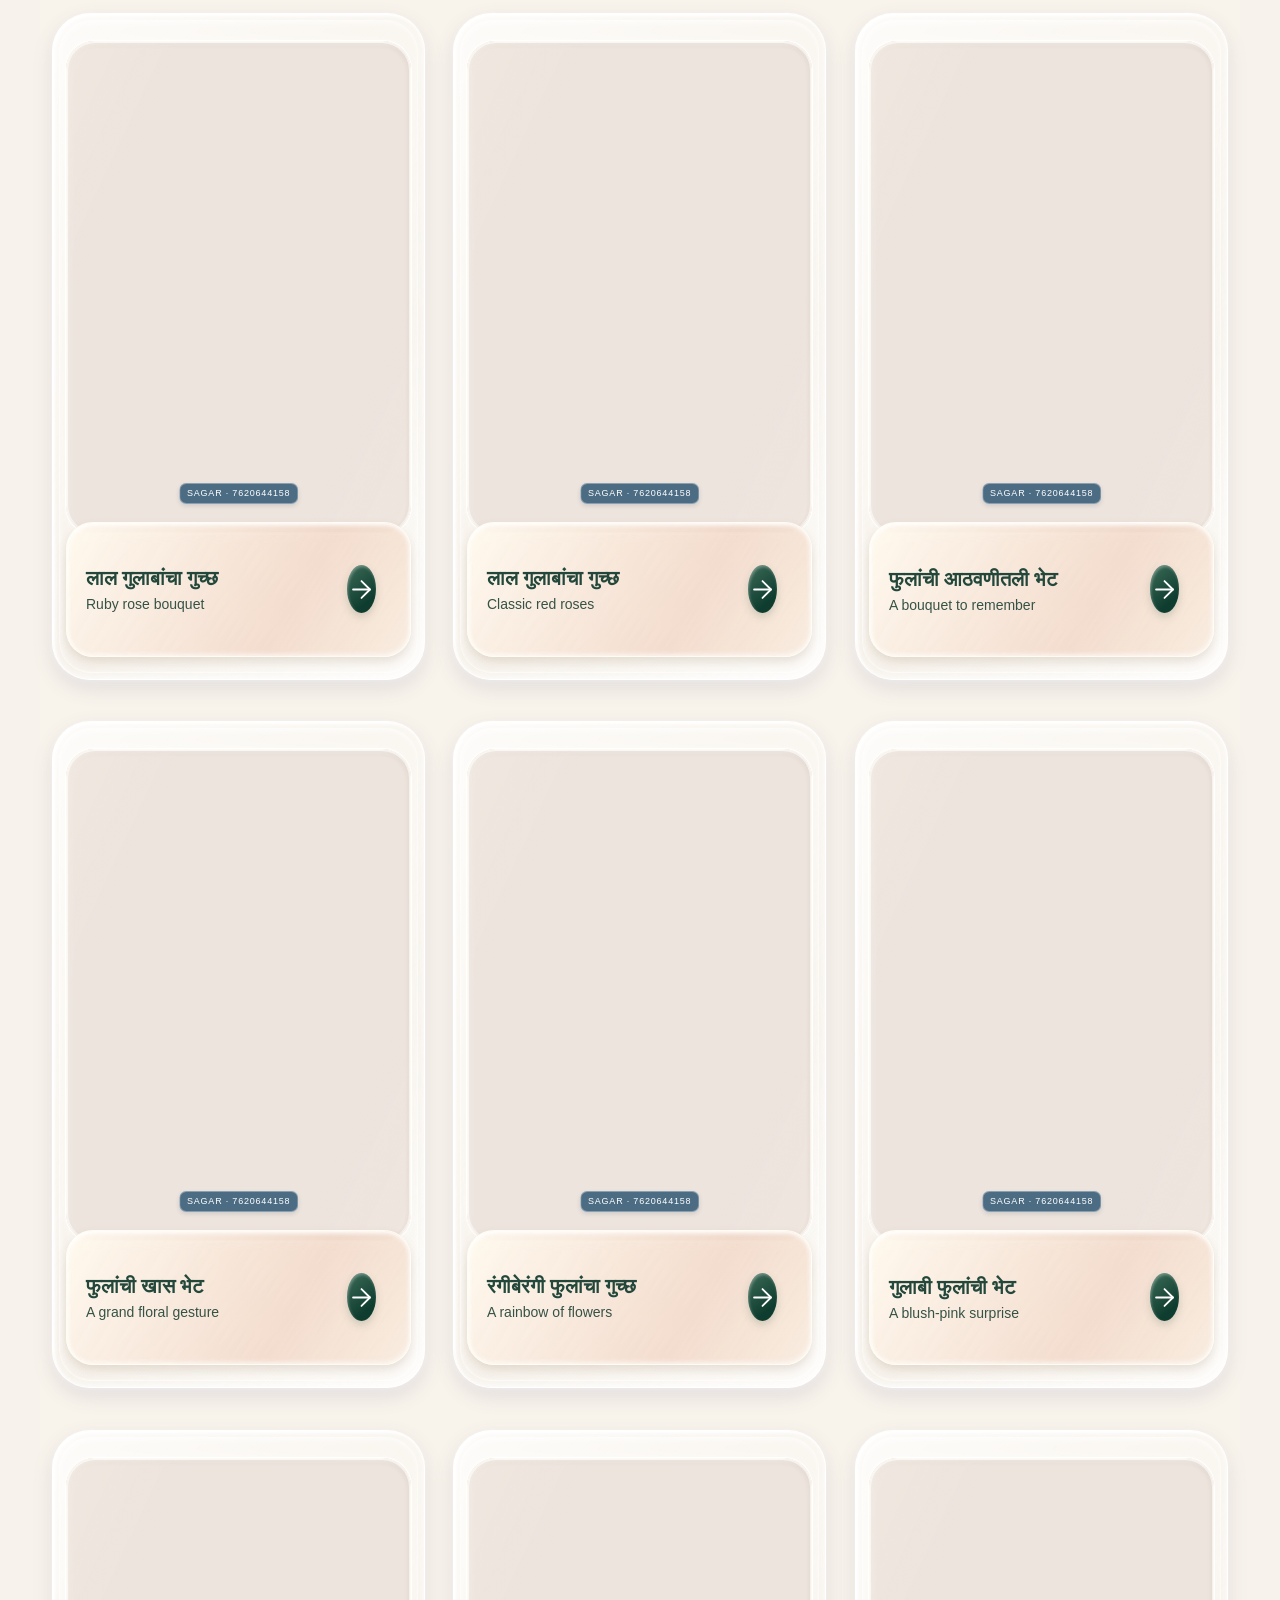
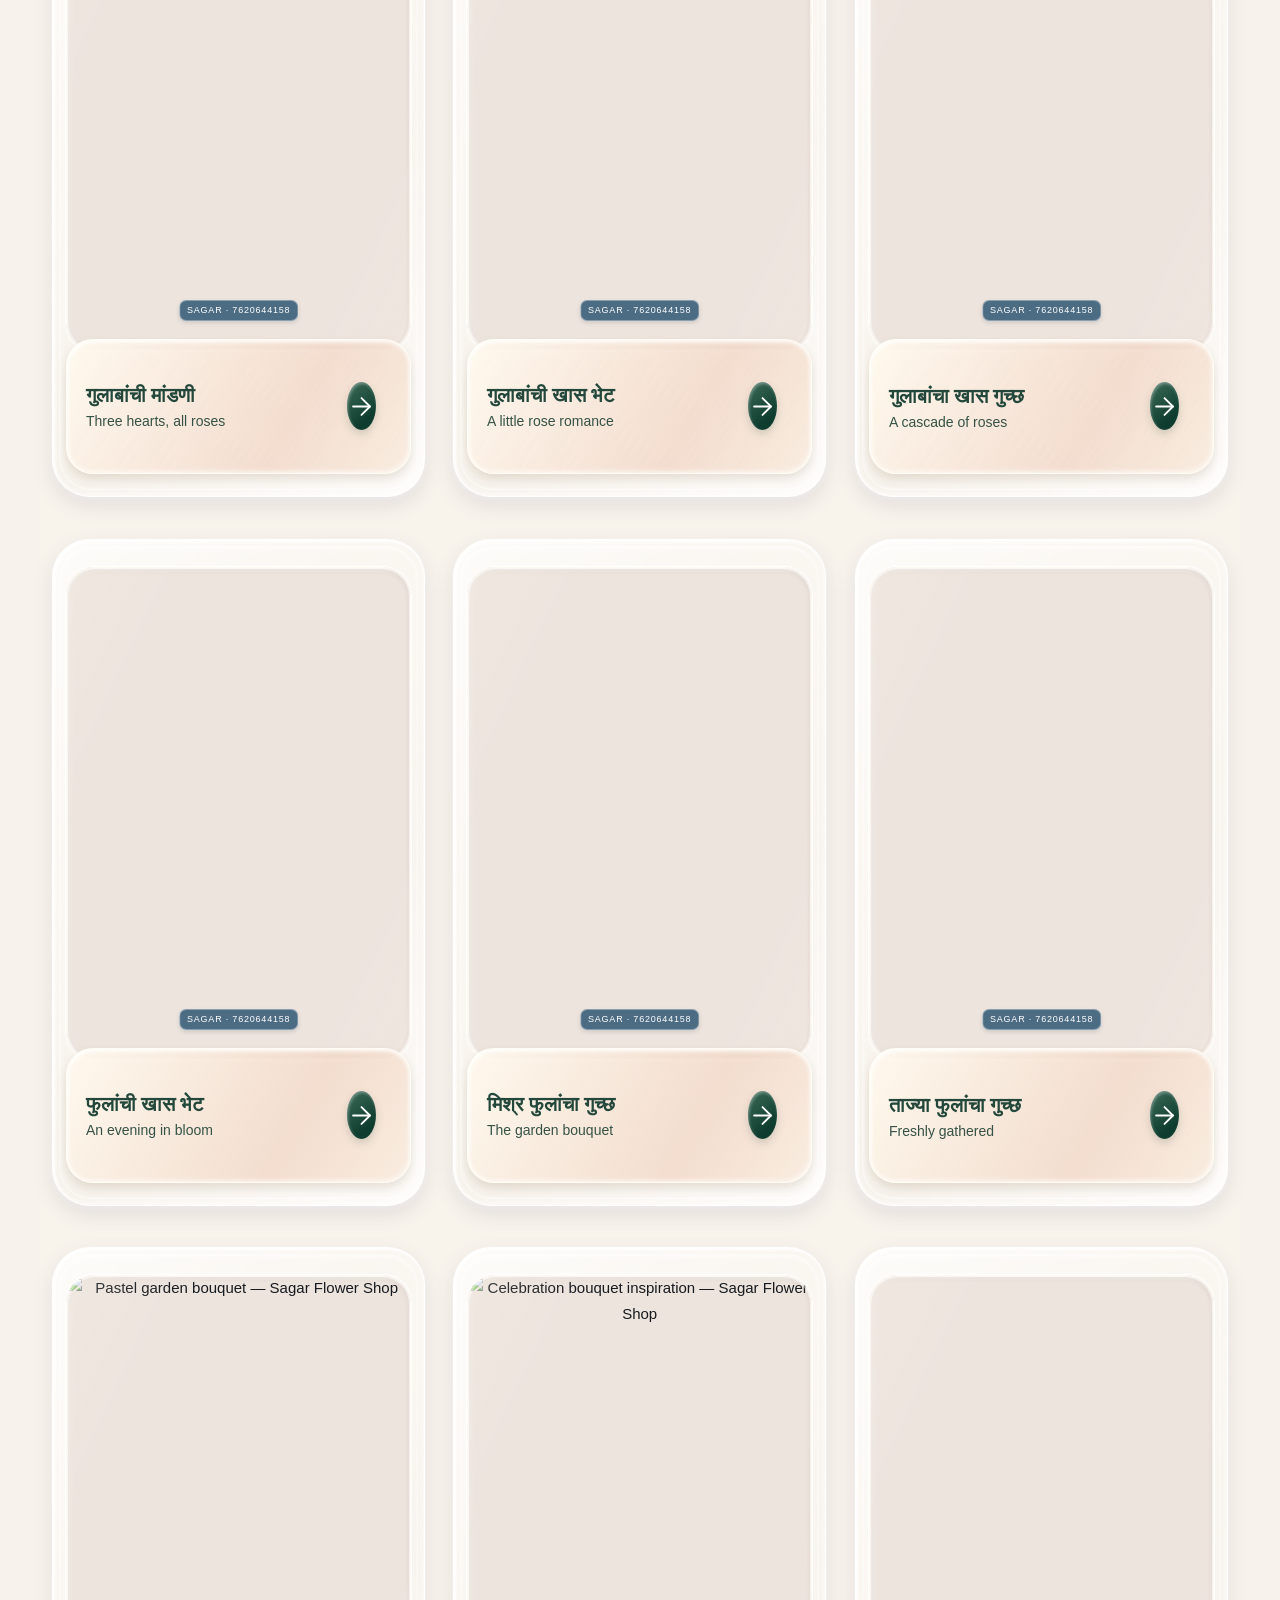
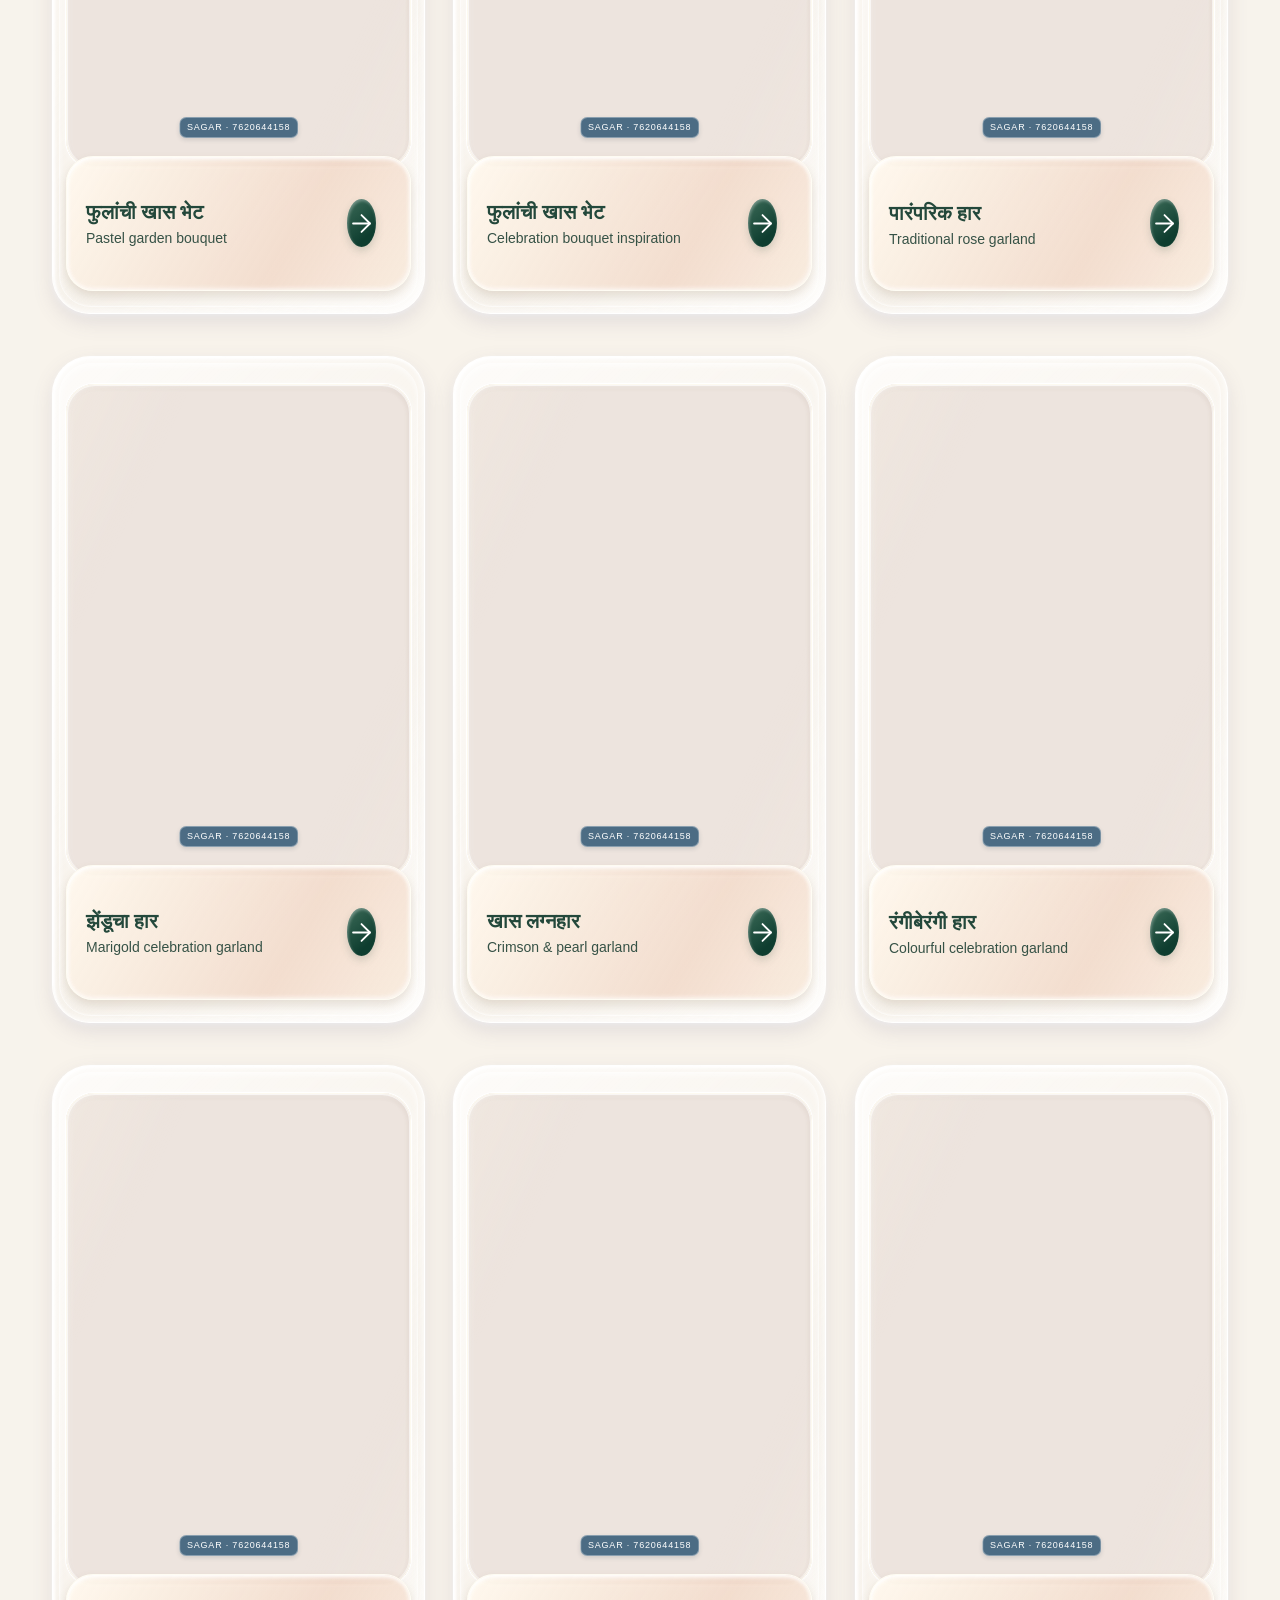
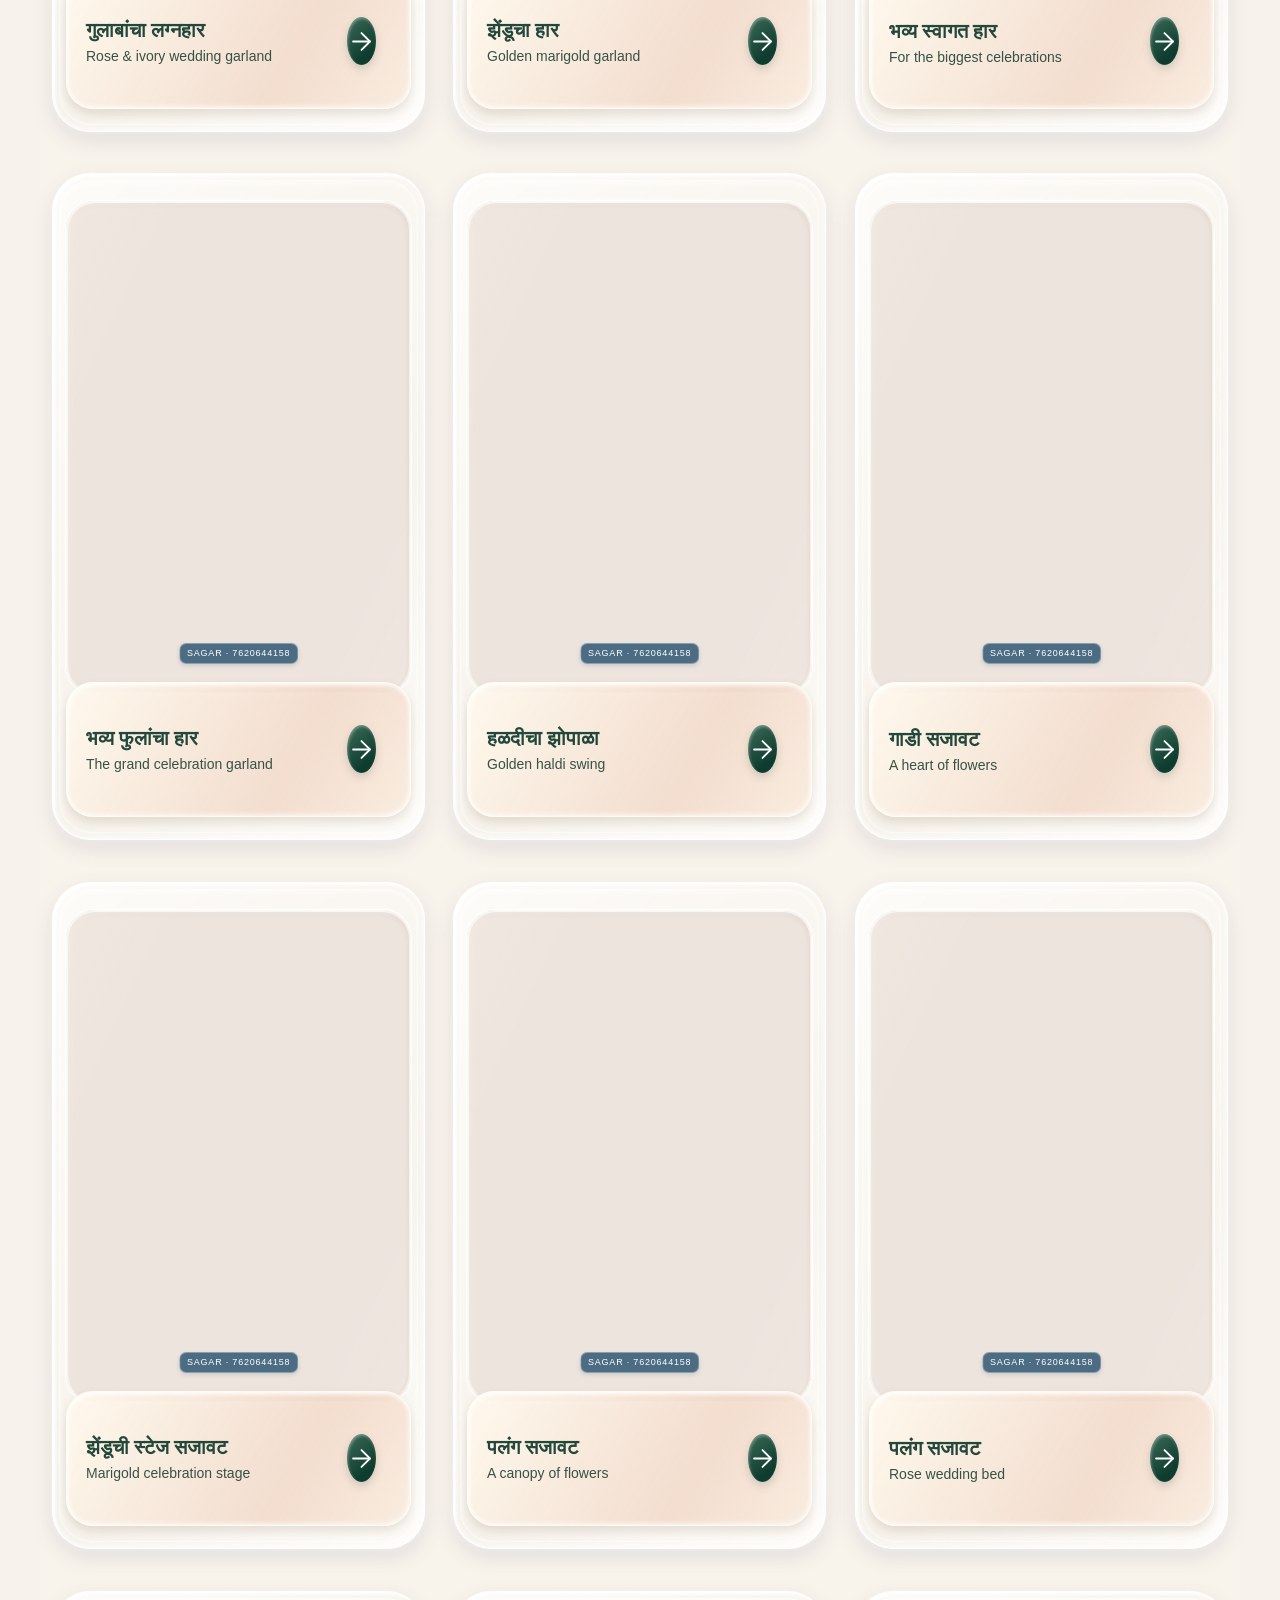
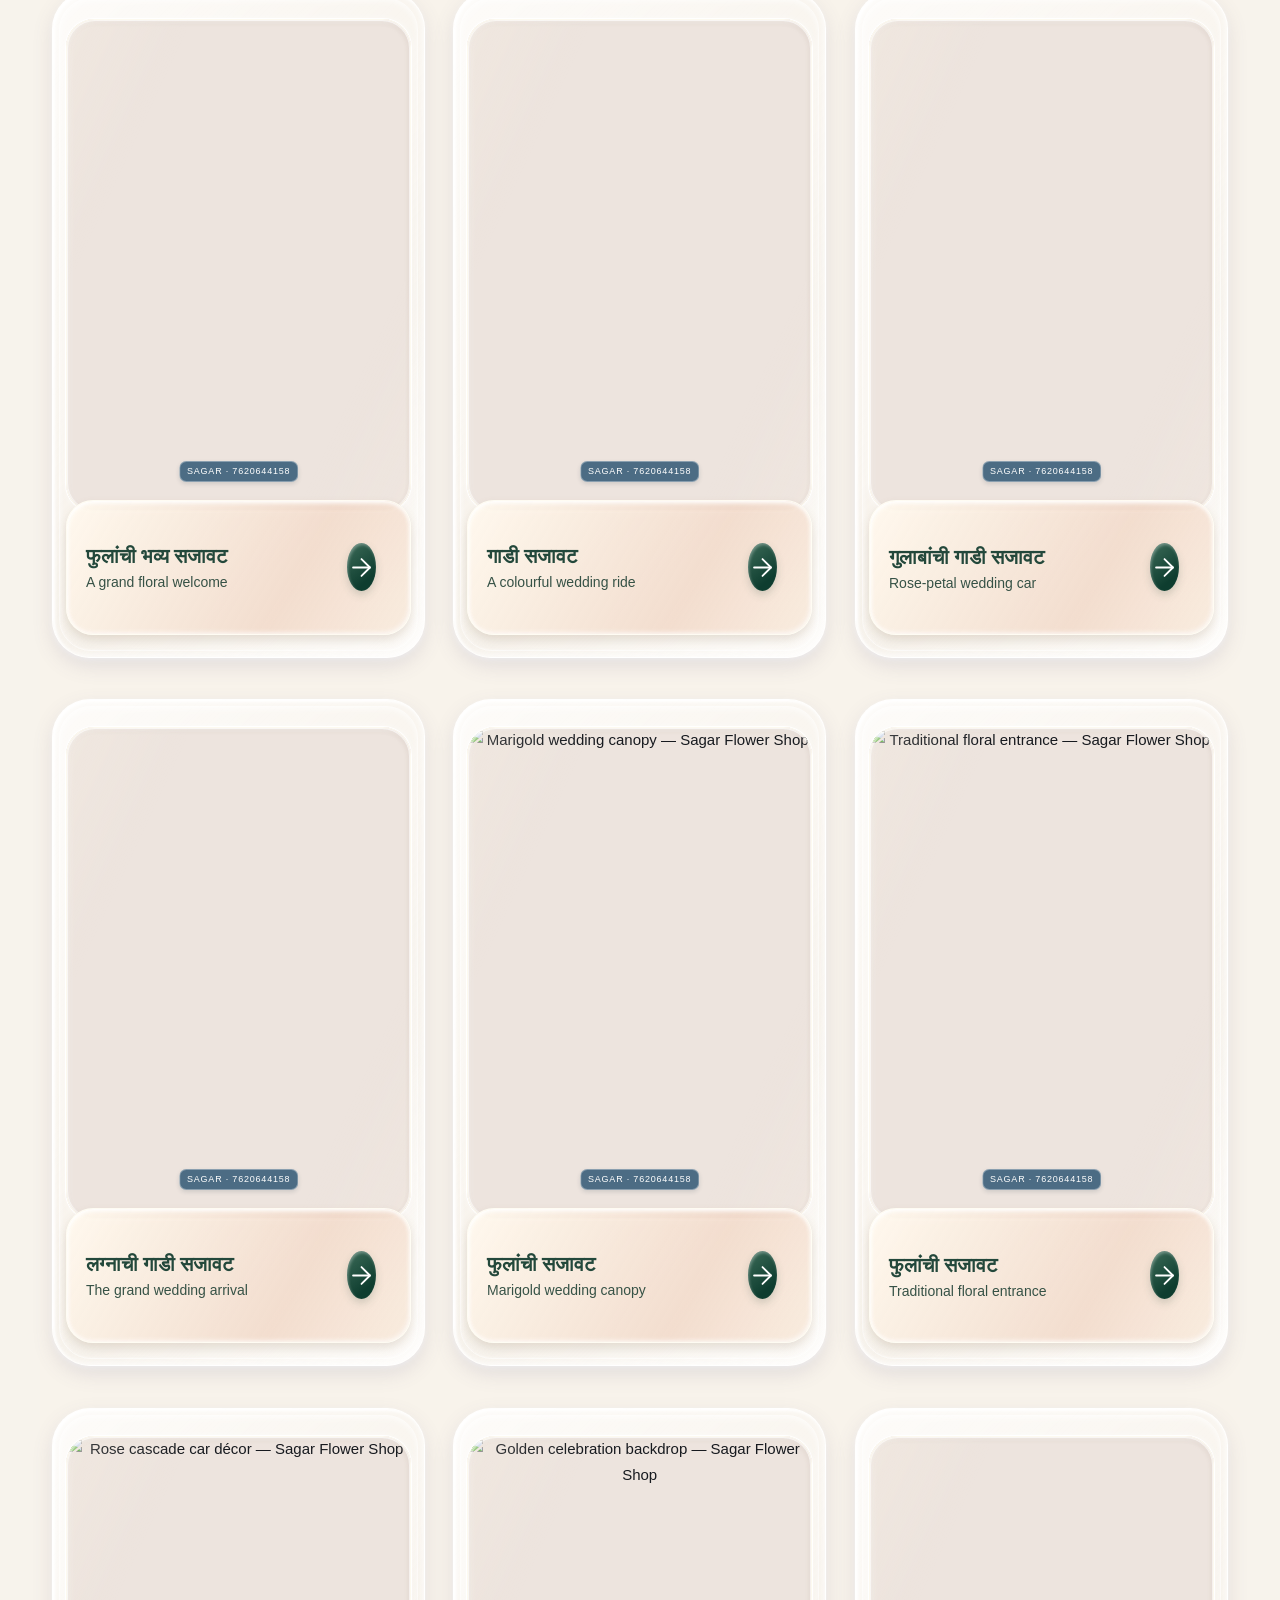
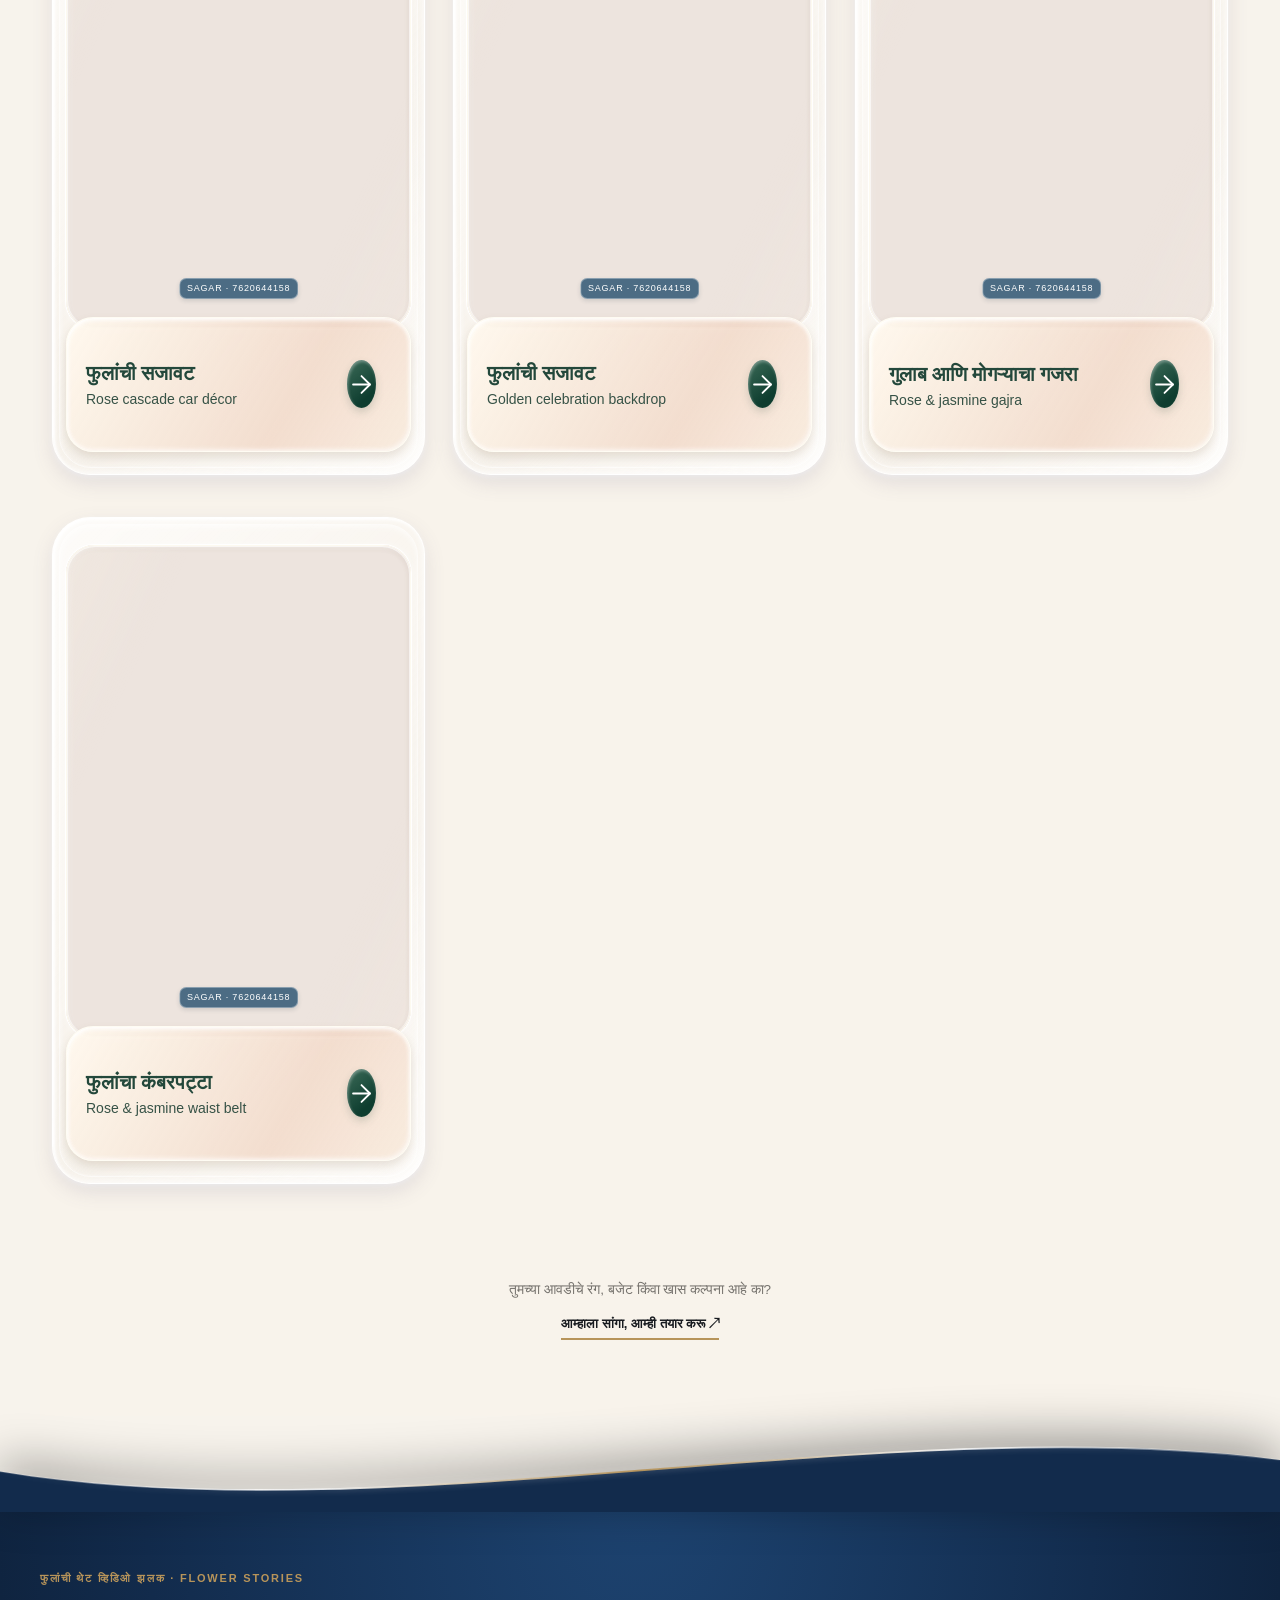
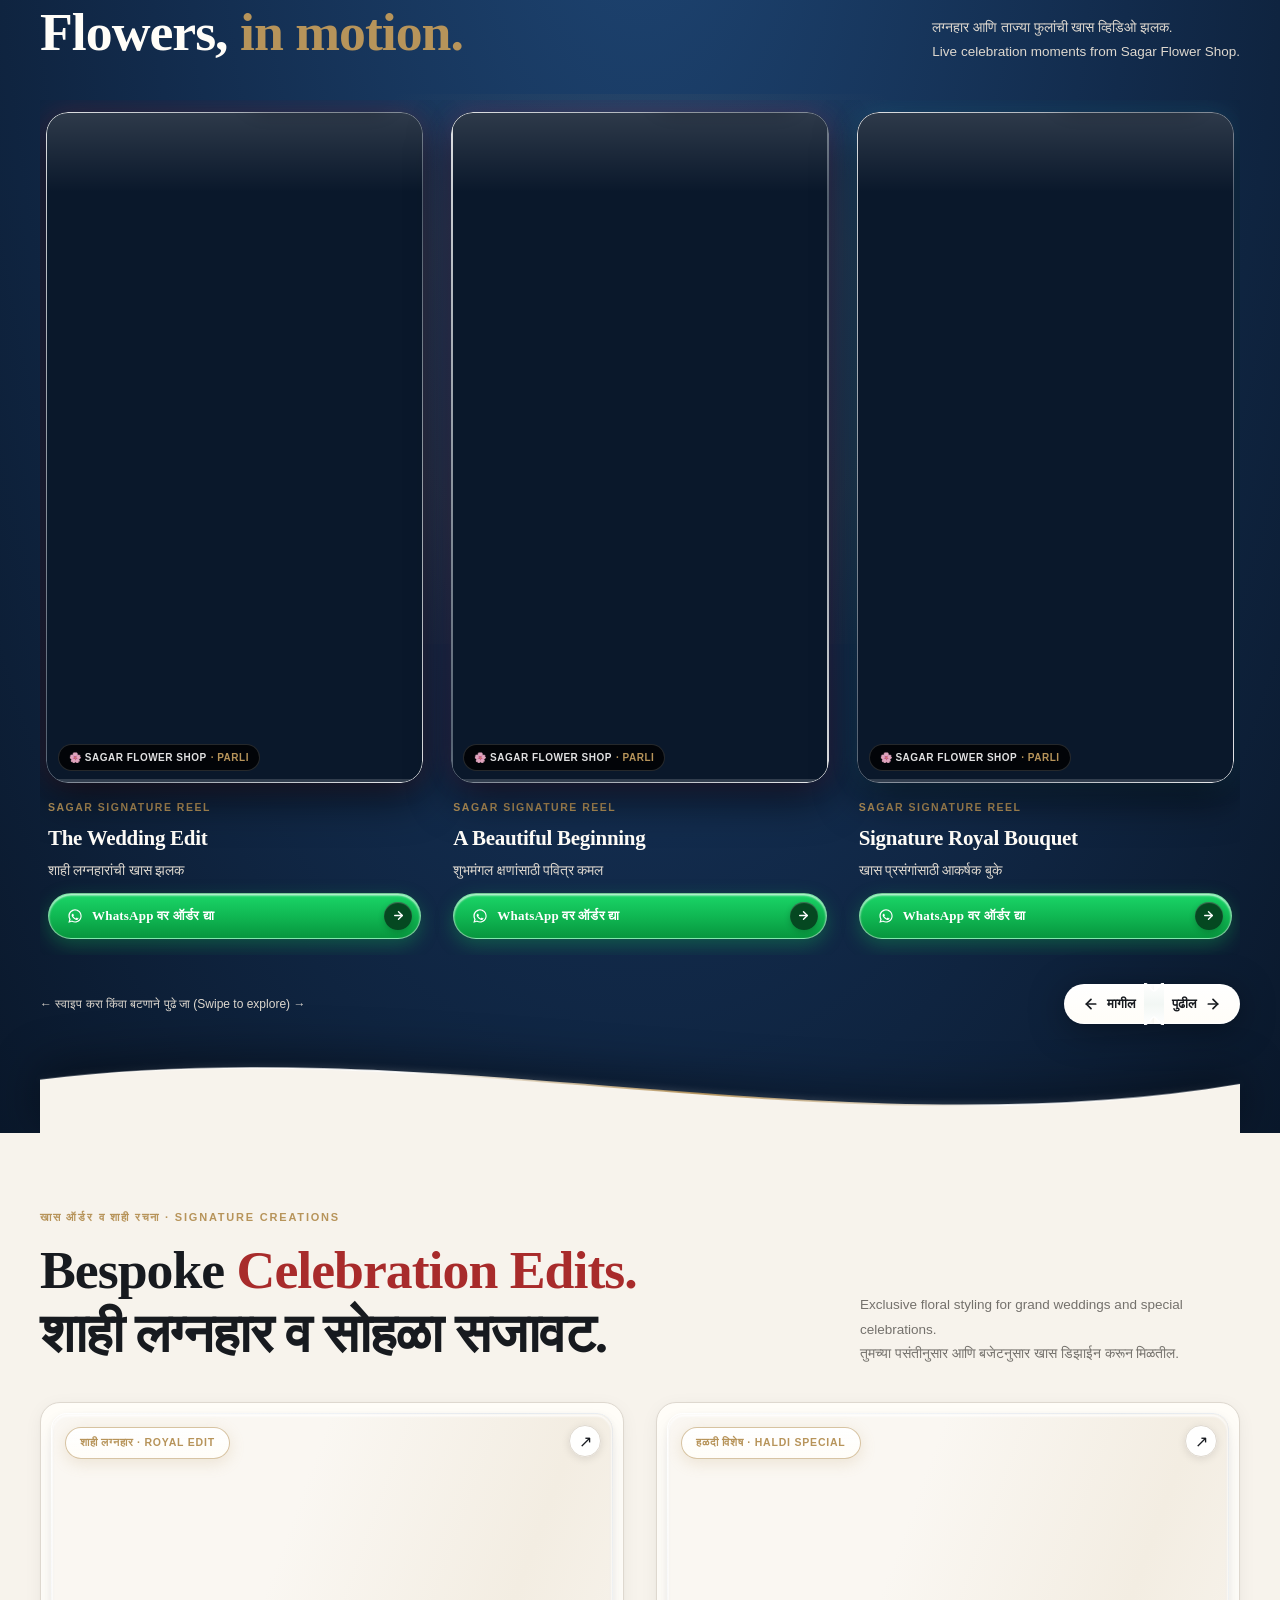
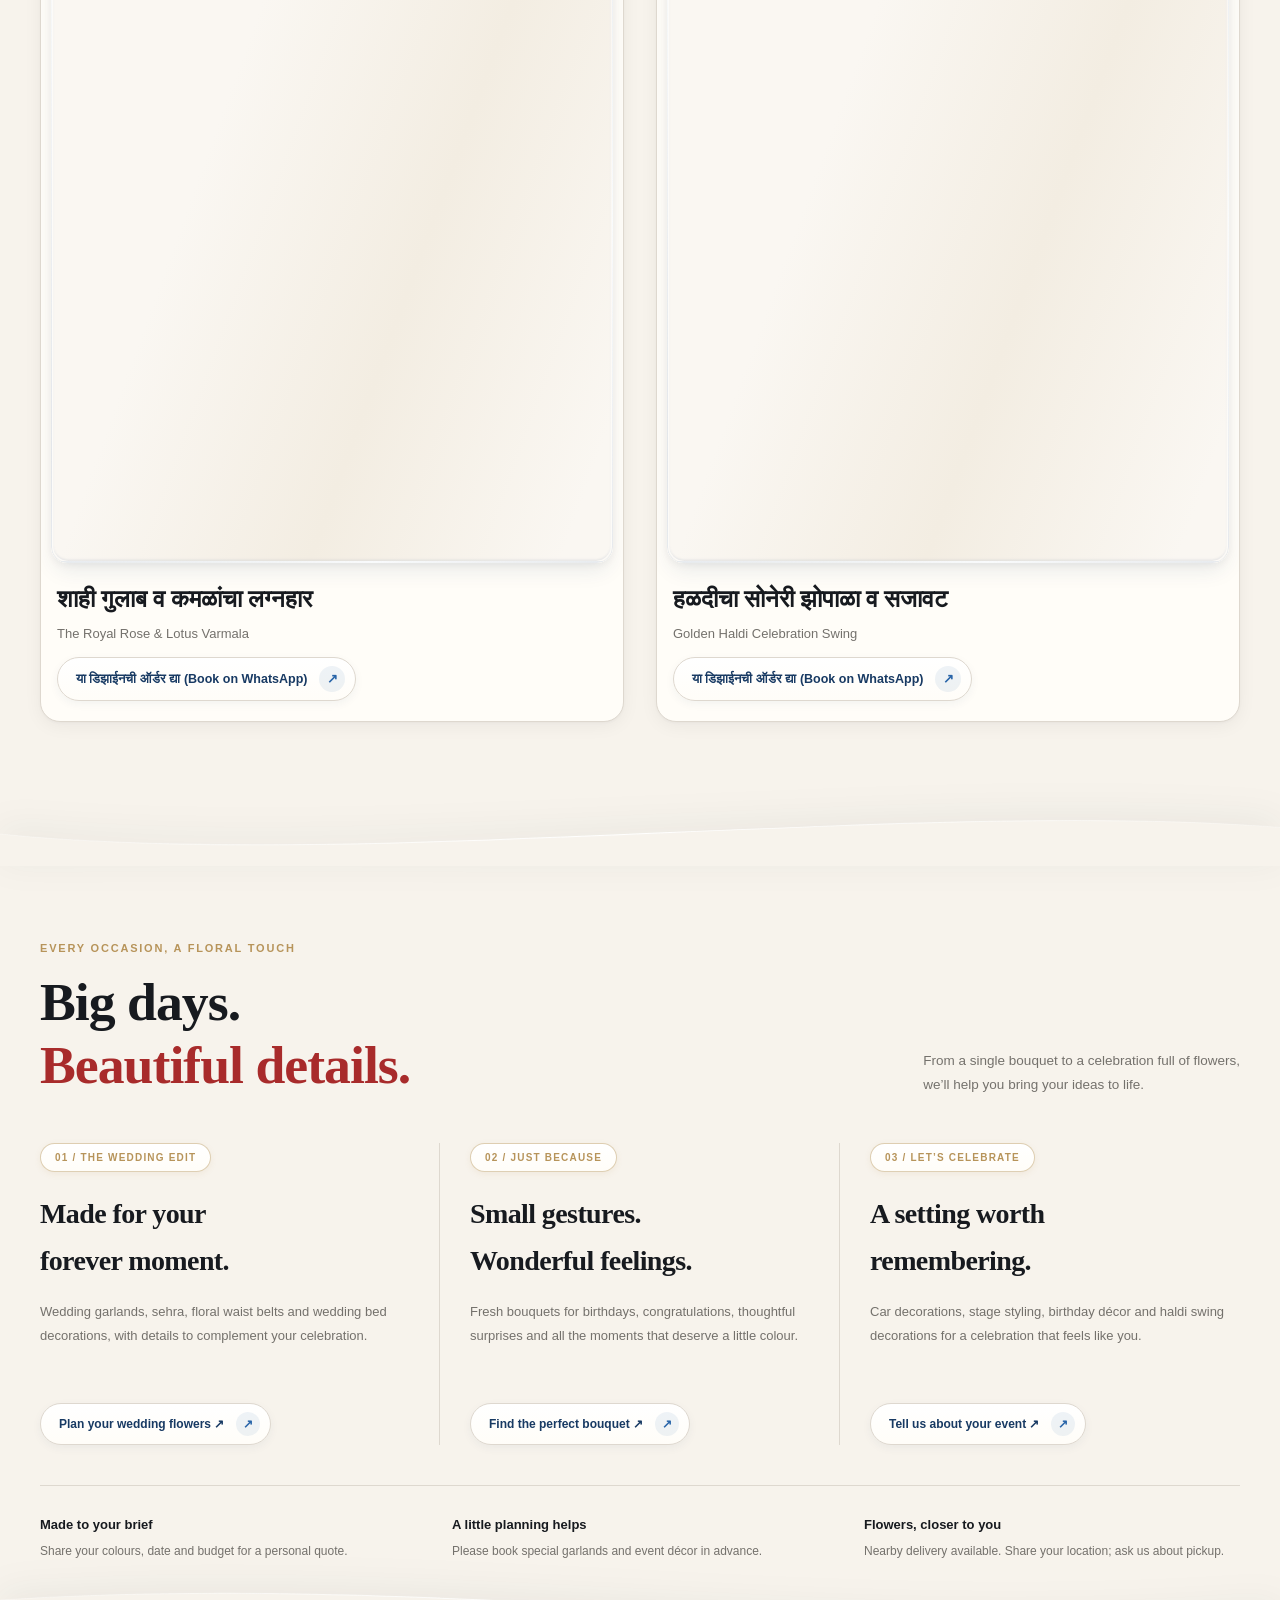
==== commit cab01854: "Build perspective hero carousel around Sagar bouquet" ====
--- a/index.html
+++ b/index.html
@@ -1,5 +1,5 @@
 <!doctype html>
-<html lang="en"><head><meta charset="utf-8"><meta name="viewport" content="width=device-width,initial-scale=1,viewport-fit=cover"><meta name="theme-color" content="#183A63"><title>Sagar Flower Shop | Garlands, Bouquets & Wedding Décor in Parli</title><meta name="description" content="Flowers for life's beautiful moments. Explore Sagar Flower Shop's wedding garlands, bouquets, floral belts and event decorations in Parli. Enquire on WhatsApp."><link rel="canonical" href="https://sagarflowershopparli.github.io/sagar-flower-shop/"><meta property="og:type" content="website"><meta property="og:title" content="Sagar Flower Shop — Made for your moments"><meta property="og:description" content="Wedding garlands, thoughtful bouquets & beautiful celebrations. Discover our floral portfolio in Parli."><meta property="og:url" content="https://sagarflowershopparli.github.io/sagar-flower-shop/"><meta property="og:image" content="https://sagarflowershopparli.github.io/sagar-flower-shop/assets/videos/delivery-poster.webp"><meta name="twitter:card" content="summary_large_image"><link rel="icon" href="assets/favicon.svg" type="image/svg+xml"><link rel="stylesheet" href="styles.css?v=rose-parallax-2"><link rel="preload" as="image" href="assets/brand/hero/hero-liquid-ring-back.webp" fetchpriority="high"><link rel="preload" as="image" href="assets/brand/hero/hero-red-roses.webp?v=sagar-2" fetchpriority="high"><link rel="preload" as="image" href="assets/brand/hero/hero-varmala.webp"><link rel="preload" as="image" href="assets/videos/delivery-poster.webp"><script src="app.js?v=rose-parallax-2" defer></script>
+<html lang="en"><head><meta charset="utf-8"><meta name="viewport" content="width=device-width,initial-scale=1,viewport-fit=cover"><meta name="theme-color" content="#183A63"><title>Sagar Flower Shop | Garlands, Bouquets & Wedding Décor in Parli</title><meta name="description" content="Flowers for life's beautiful moments. Explore Sagar Flower Shop's wedding garlands, bouquets, floral belts and event decorations in Parli. Enquire on WhatsApp."><link rel="canonical" href="https://sagarflowershopparli.github.io/sagar-flower-shop/"><meta property="og:type" content="website"><meta property="og:title" content="Sagar Flower Shop — Made for your moments"><meta property="og:description" content="Wedding garlands, thoughtful bouquets & beautiful celebrations. Discover our floral portfolio in Parli."><meta property="og:url" content="https://sagarflowershopparli.github.io/sagar-flower-shop/"><meta property="og:image" content="https://sagarflowershopparli.github.io/sagar-flower-shop/assets/videos/delivery-poster.webp"><meta name="twitter:card" content="summary_large_image"><link rel="icon" href="assets/favicon.svg" type="image/svg+xml"><link rel="stylesheet" href="styles.css?v=perspective-deck-3"><link rel="preload" as="image" href="assets/brand/hero/hero-red-roses.webp?v=sagar-2" fetchpriority="high"><link rel="preload" as="image" href="assets/brand/hero/hero-varmala.webp"><link rel="preload" as="image" href="assets/videos/delivery-poster.webp"><script src="app.js?v=perspective-deck-3" defer></script>
 <style>
 /* Instant Inlined Cache-Proof Glassmorphism & Minimalist Navbar Styles */
 @media (max-width: 768px) {
--- a/styles.css
+++ b/styles.css
@@ -5043,3 +5043,40 @@
 @media (prefers-reduced-motion: reduce) {
   .hero-slide[data-slide-index="0"] .hero-subject-wrapper { transform: none !important; }
 }
+
+/* Perspective flower deck: the selected arrangement comes forward. */
+#home { height: auto; min-height: 820px; max-height: none; background: radial-gradient(ellipse at 50% 35%, #fffefb, #f1e9dc); }
+#home .hero-slides-viewport { flex: none; height: 650px; min-height: 650px; perspective: 1500px; isolation: isolate; touch-action: pan-y; }
+#home .hero-slide { inset: 0; margin: auto; width: min(440px, 46vw); justify-content: flex-start; padding: 32px 0 0; opacity: 0; visibility: hidden; transform: translate3d(0, 0, -520px); transition: transform 850ms cubic-bezier(.22,.75,.2,1), opacity 650ms, visibility 650ms; will-change: transform, opacity; }
+#home .hero-slide[data-position="front"], #home .hero-slide.active { transform: translate3d(0,0,0); opacity: 1; visibility: visible; z-index: 4; }
+#home .hero-slide[data-position="left"] { transform: translate3d(-85%, 28px, -290px) rotateY(32deg); opacity: .65; visibility: visible; z-index: 2; }
+#home .hero-slide[data-position="right"] { transform: translate3d(85%, 28px, -290px) rotateY(-32deg); opacity: .65; visibility: visible; z-index: 2; }
+#home .hero-display-type { inset: 2px -160px auto; font-size: 88px; line-height: .9; opacity: .15; }
+#home .hero-display-type span { display: inline; }
+#home .hero-3d-stage { height: 450px; width: 100%; padding: 12px; border-radius: 28px; border: 1px solid #fffdf9; background: linear-gradient(145deg, #fffaf2, #e6d6bc); box-shadow: 0 28px 40px -18px #40301d66, inset 0 0 0 5px #ffffff66; overflow: hidden; }
+#home .hero-subject-wrapper, #home .hero-slide[data-slide-index="0"] .hero-subject-wrapper { width: 100%; height: 100%; transform: none !important; }
+#home .hero-subject-img, #home .hero-slide[data-slide-index="0"] .hero-subject-img { width: 100%; height: 100%; max-width: 100%; object-fit: contain; border-radius: 19px; box-shadow: none; filter: drop-shadow(0 15px 12px #40301d33); }
+#home .hero-slide[data-slide-index="0"] .hero-3d-stage { background: #221a14; }
+#home .hero-liquid-layer, #home .hero-liquid-sheen-sweep, #home .hero-subject-shadow { display: none; }
+#home .hero-slide-content { margin-top: 24px; width: min(540px, 88vw); flex-shrink: 0; transition: opacity 300ms; }
+#home .hero-slide:not(.active) .hero-slide-content, #home .hero-slide:not(.active) .hero-display-type { opacity: 0; visibility: hidden; }
+#home .hero-slide-title .title-mr { font-size: 27px; }
+#home .hero-carousel-arrow { top: 36%; z-index: 8; background: #fffaf2e8; box-shadow: 0 6px 18px #40301d16; }
+#home .hero-pagination-bar { position: relative; z-index: 8; }
+@media (max-width: 768px) {
+  #home { min-height: 700px; padding: 24px 12px 16px; }
+  #home .hero-slides-viewport { height: 555px; min-height: 555px; perspective: 1000px; }
+  #home .hero-slide { width: 68vw; max-width: 340px; padding-top: 28px; }
+  #home .hero-3d-stage { height: 350px; border-radius: 22px; padding: 8px; }
+  #home .hero-slide[data-position="left"] { transform: translate3d(-76%, 22px, -250px) rotateY(38deg); }
+  #home .hero-slide[data-position="right"] { transform: translate3d(76%, 22px, -250px) rotateY(-38deg); }
+  #home .hero-display-type { inset: 5px -60px auto; font-size: 60px; }
+  #home .hero-slide-title .title-mr { font-size: clamp(20px, 5.3vw, 26px); }
+  #home .hero-slide-content { margin-top: 25px; }
+  #home .hero-carousel-arrow { top: 34%; }
+}
+@media (prefers-reduced-motion: reduce) {
+  #home .hero-slide, #home .hero-slide-content { transition: none; }
+}
+
+#home .hero-display-type { display: none; }
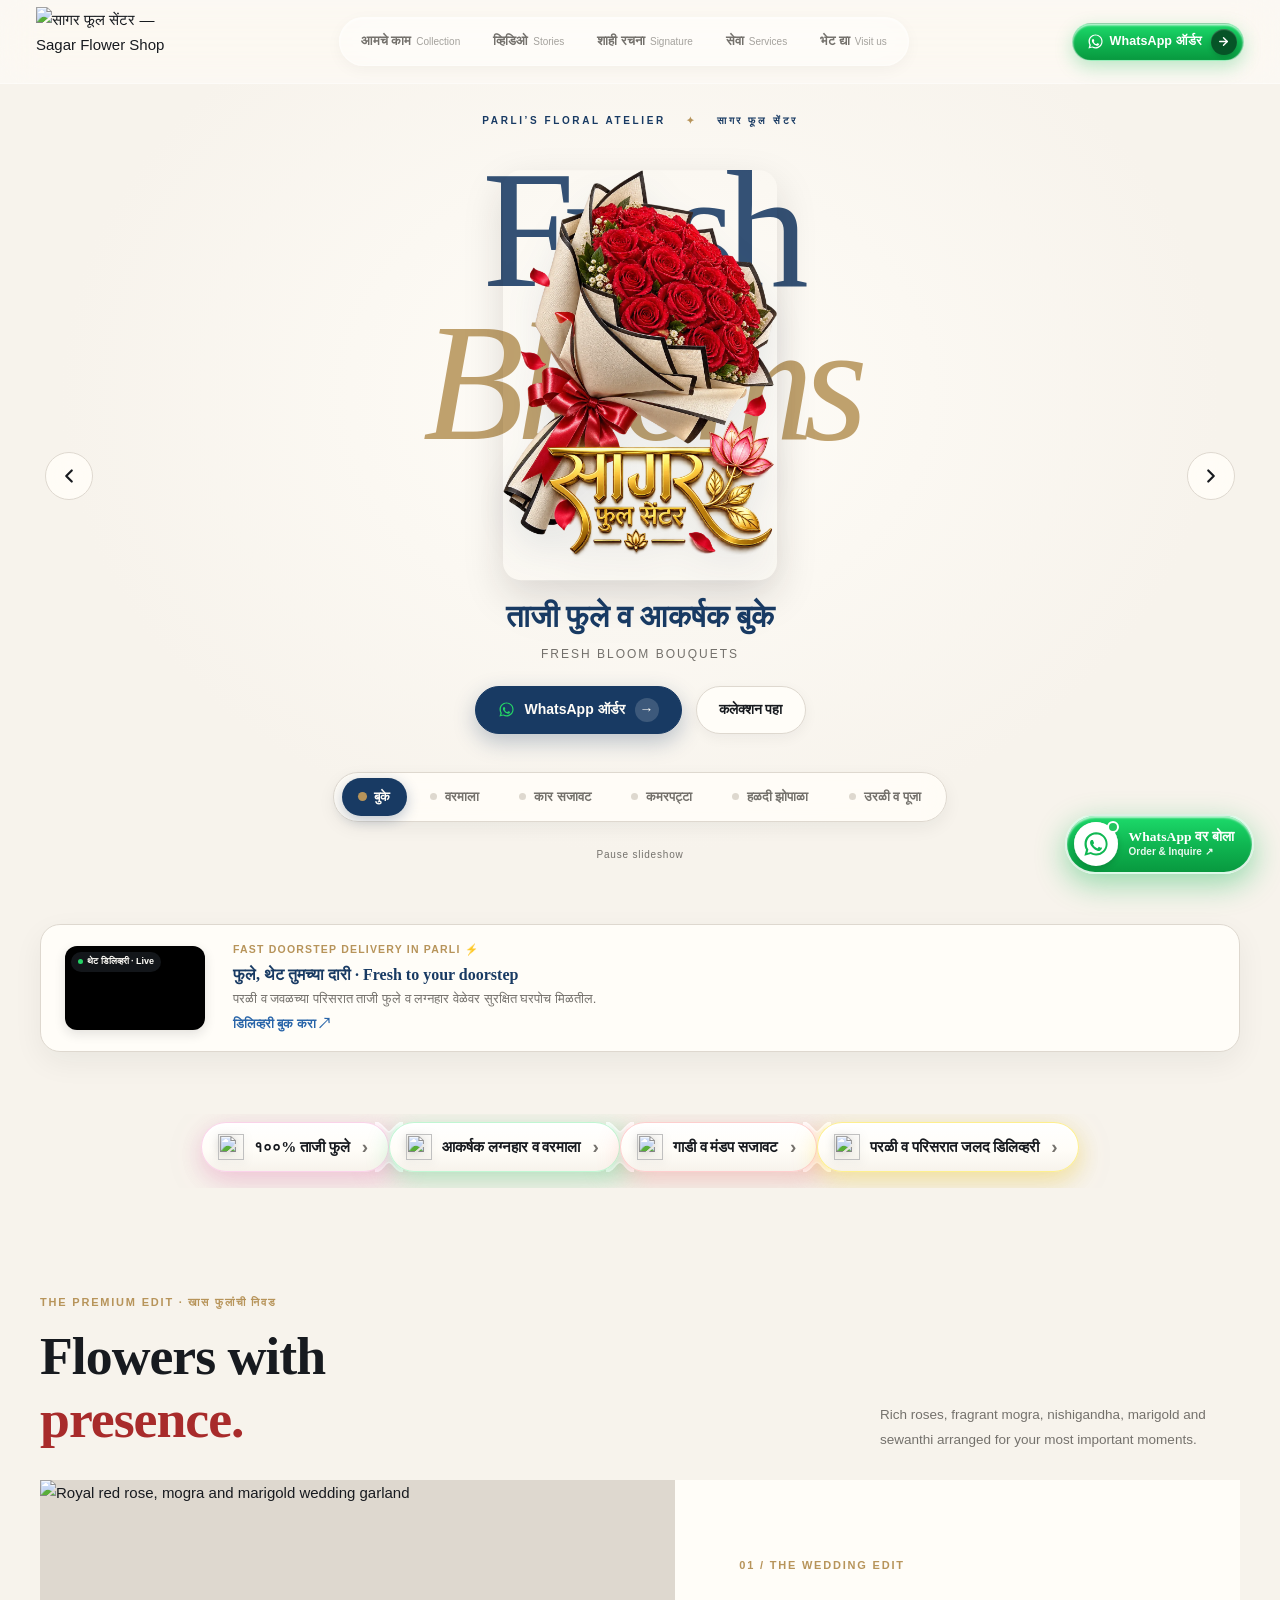
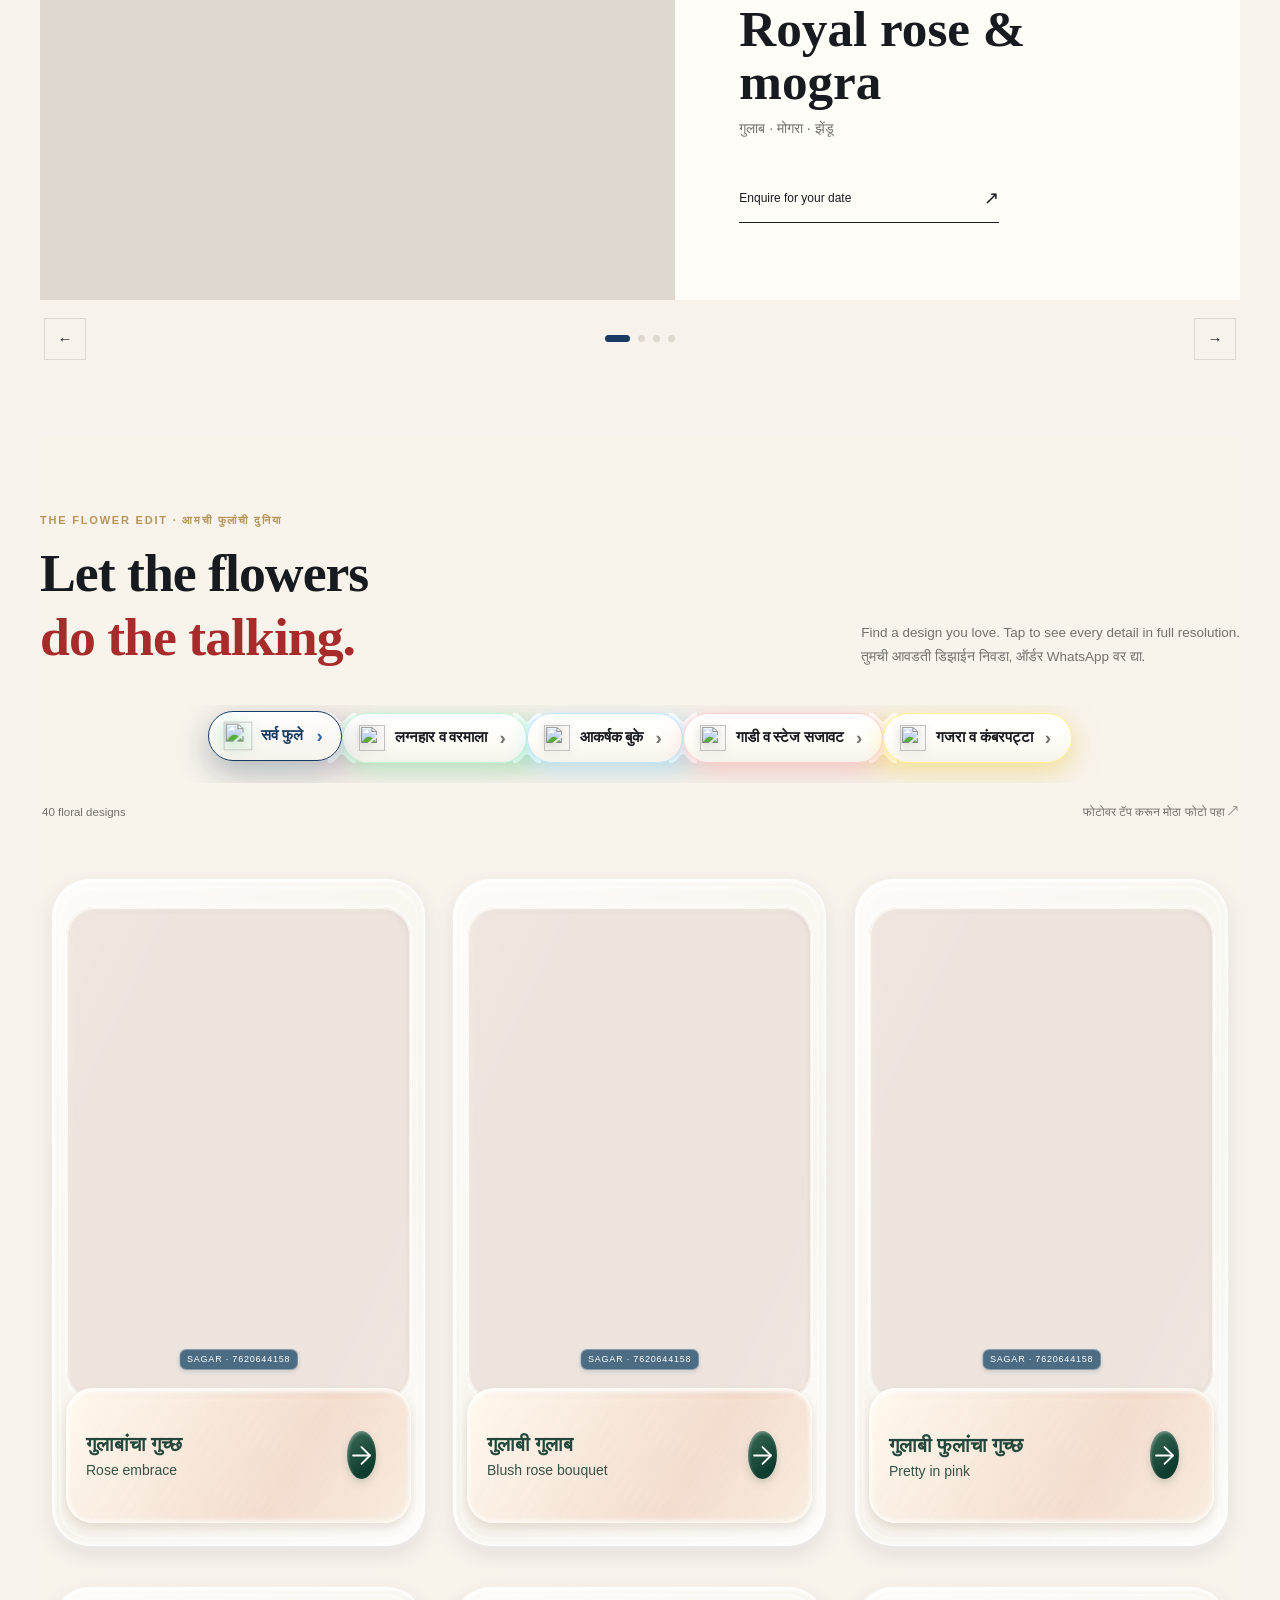
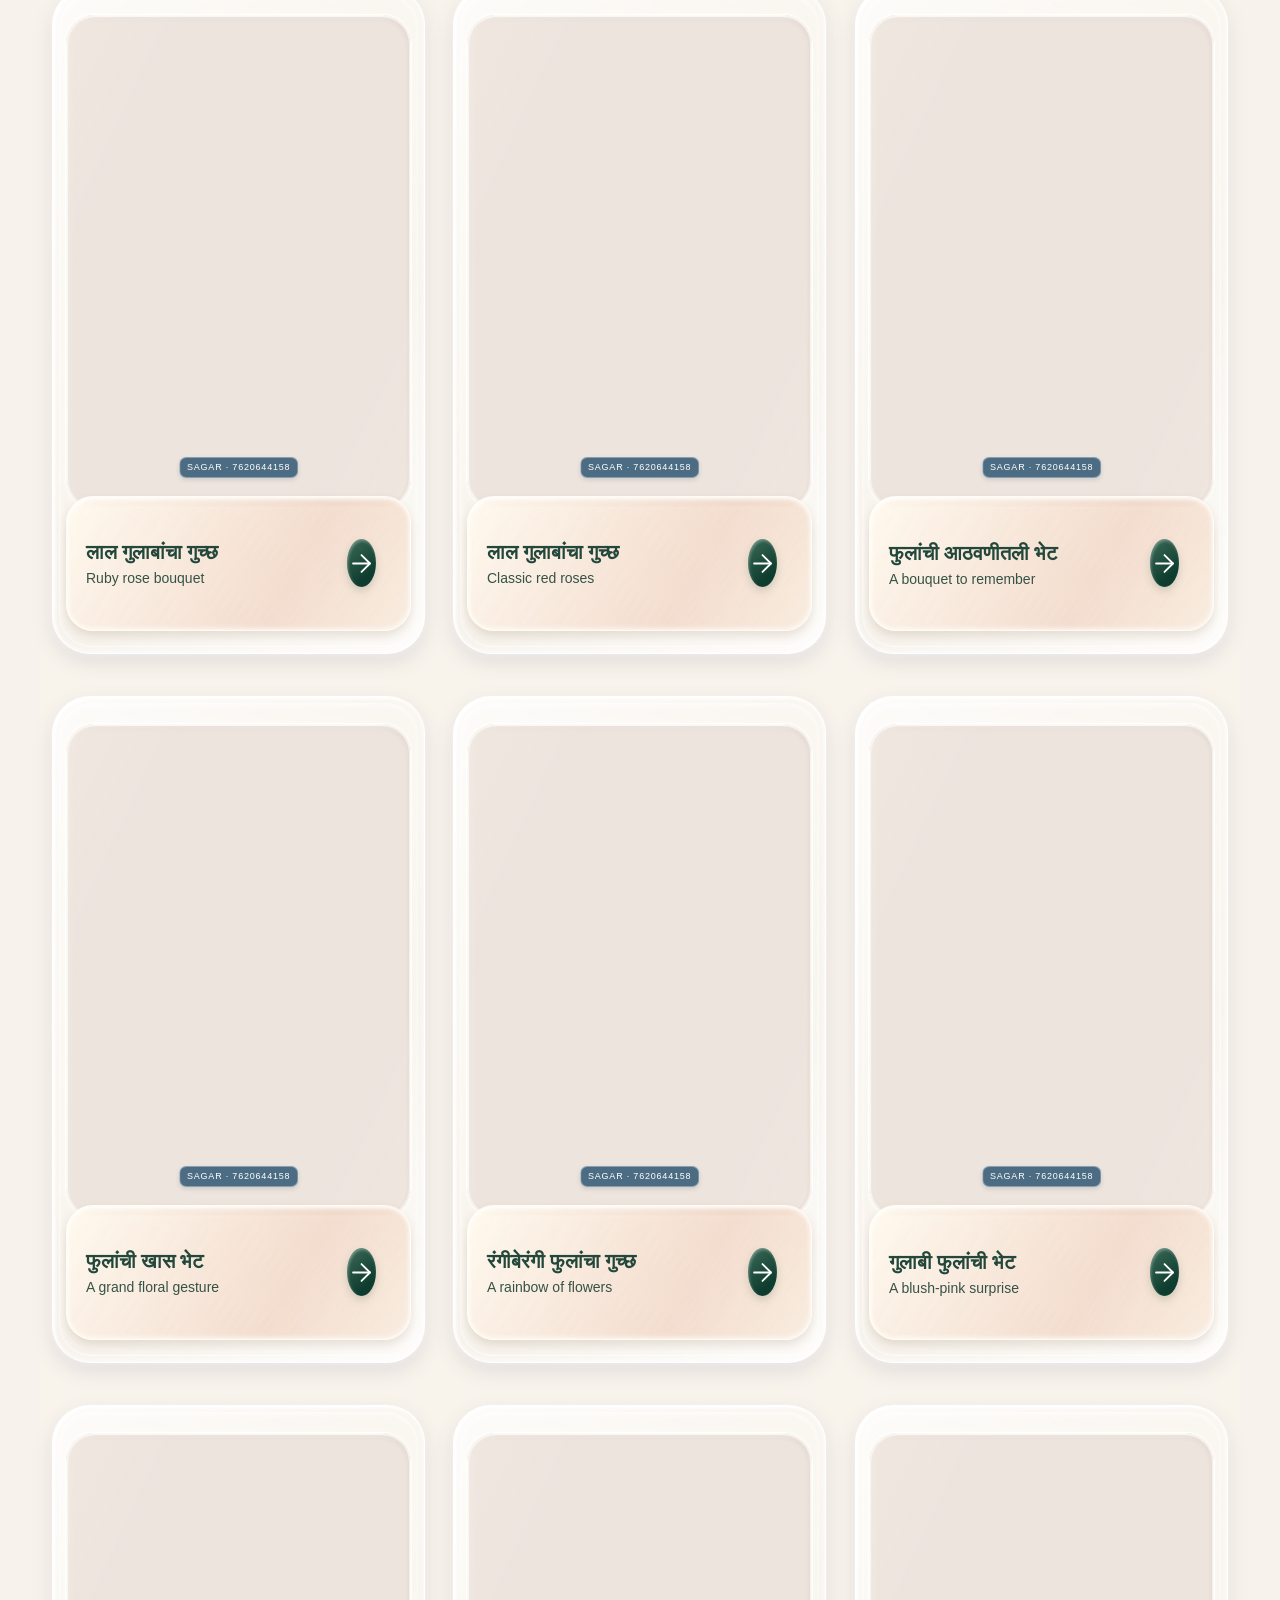
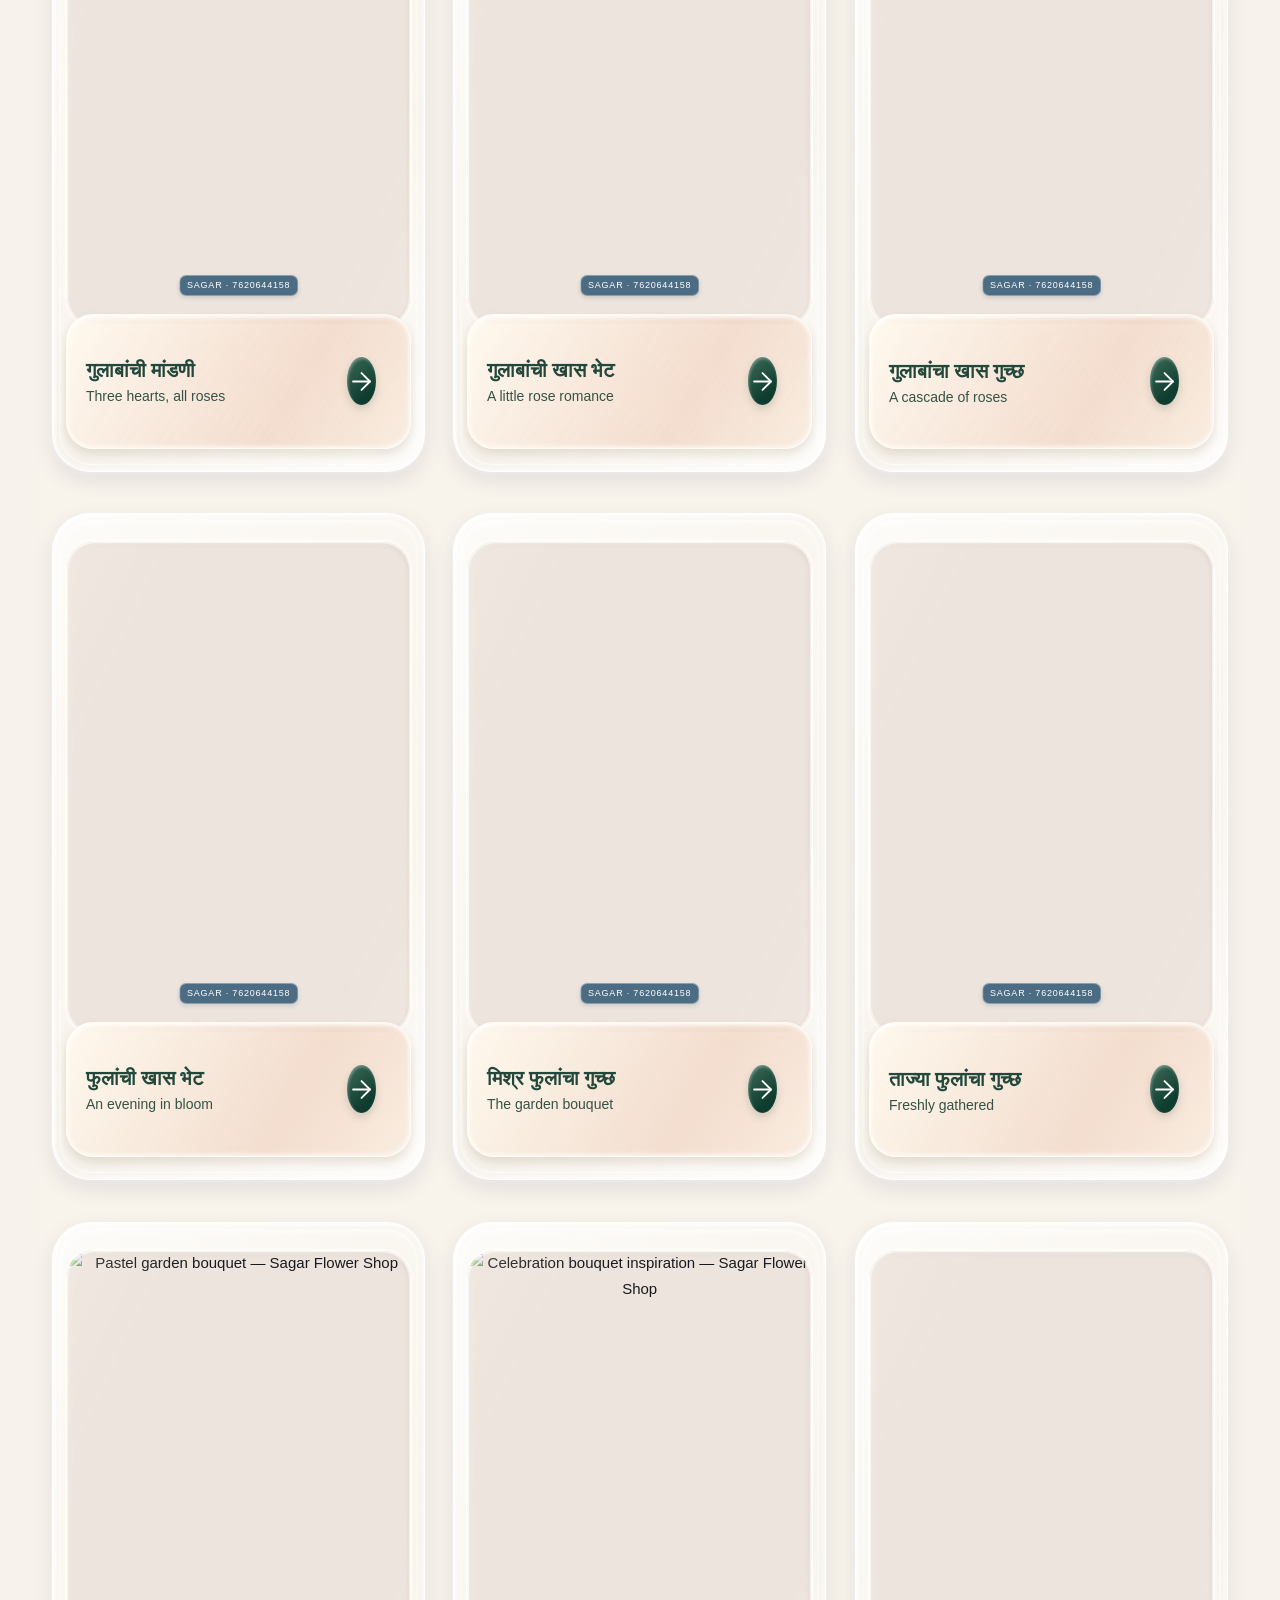
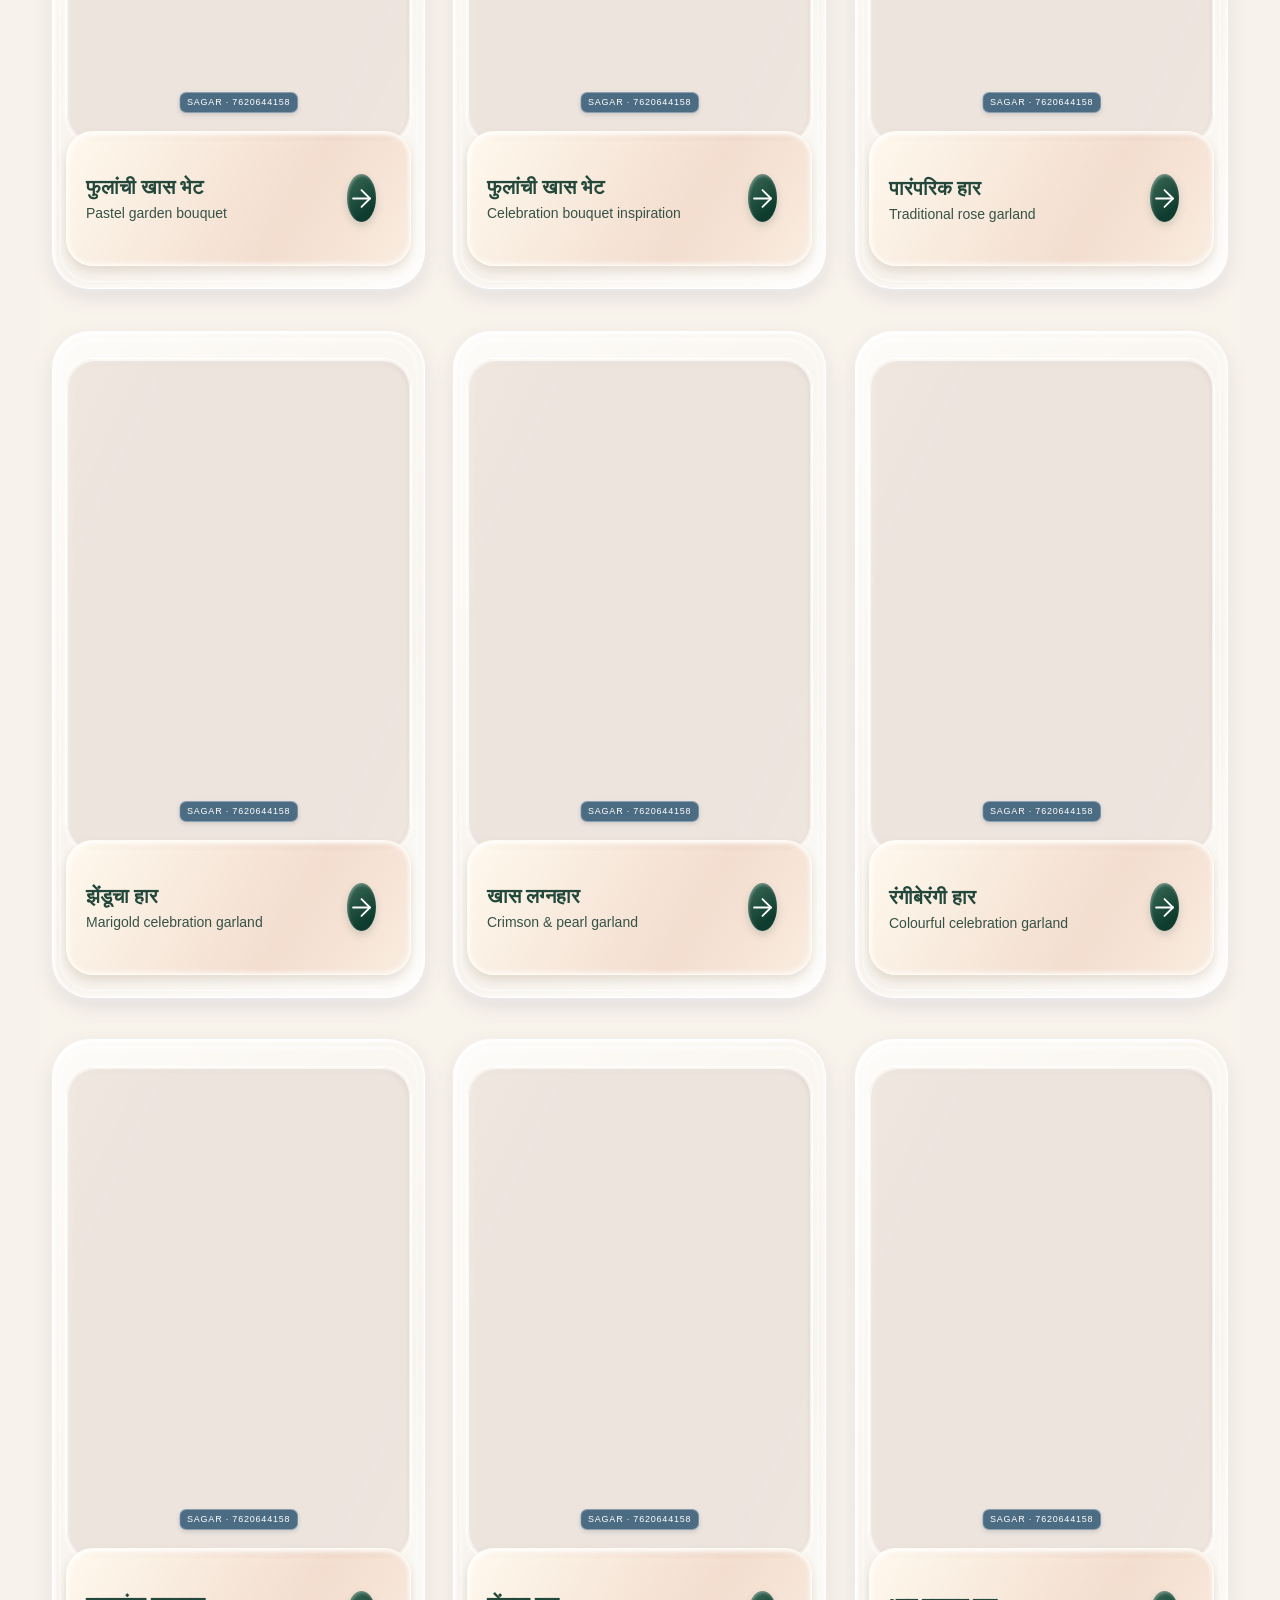
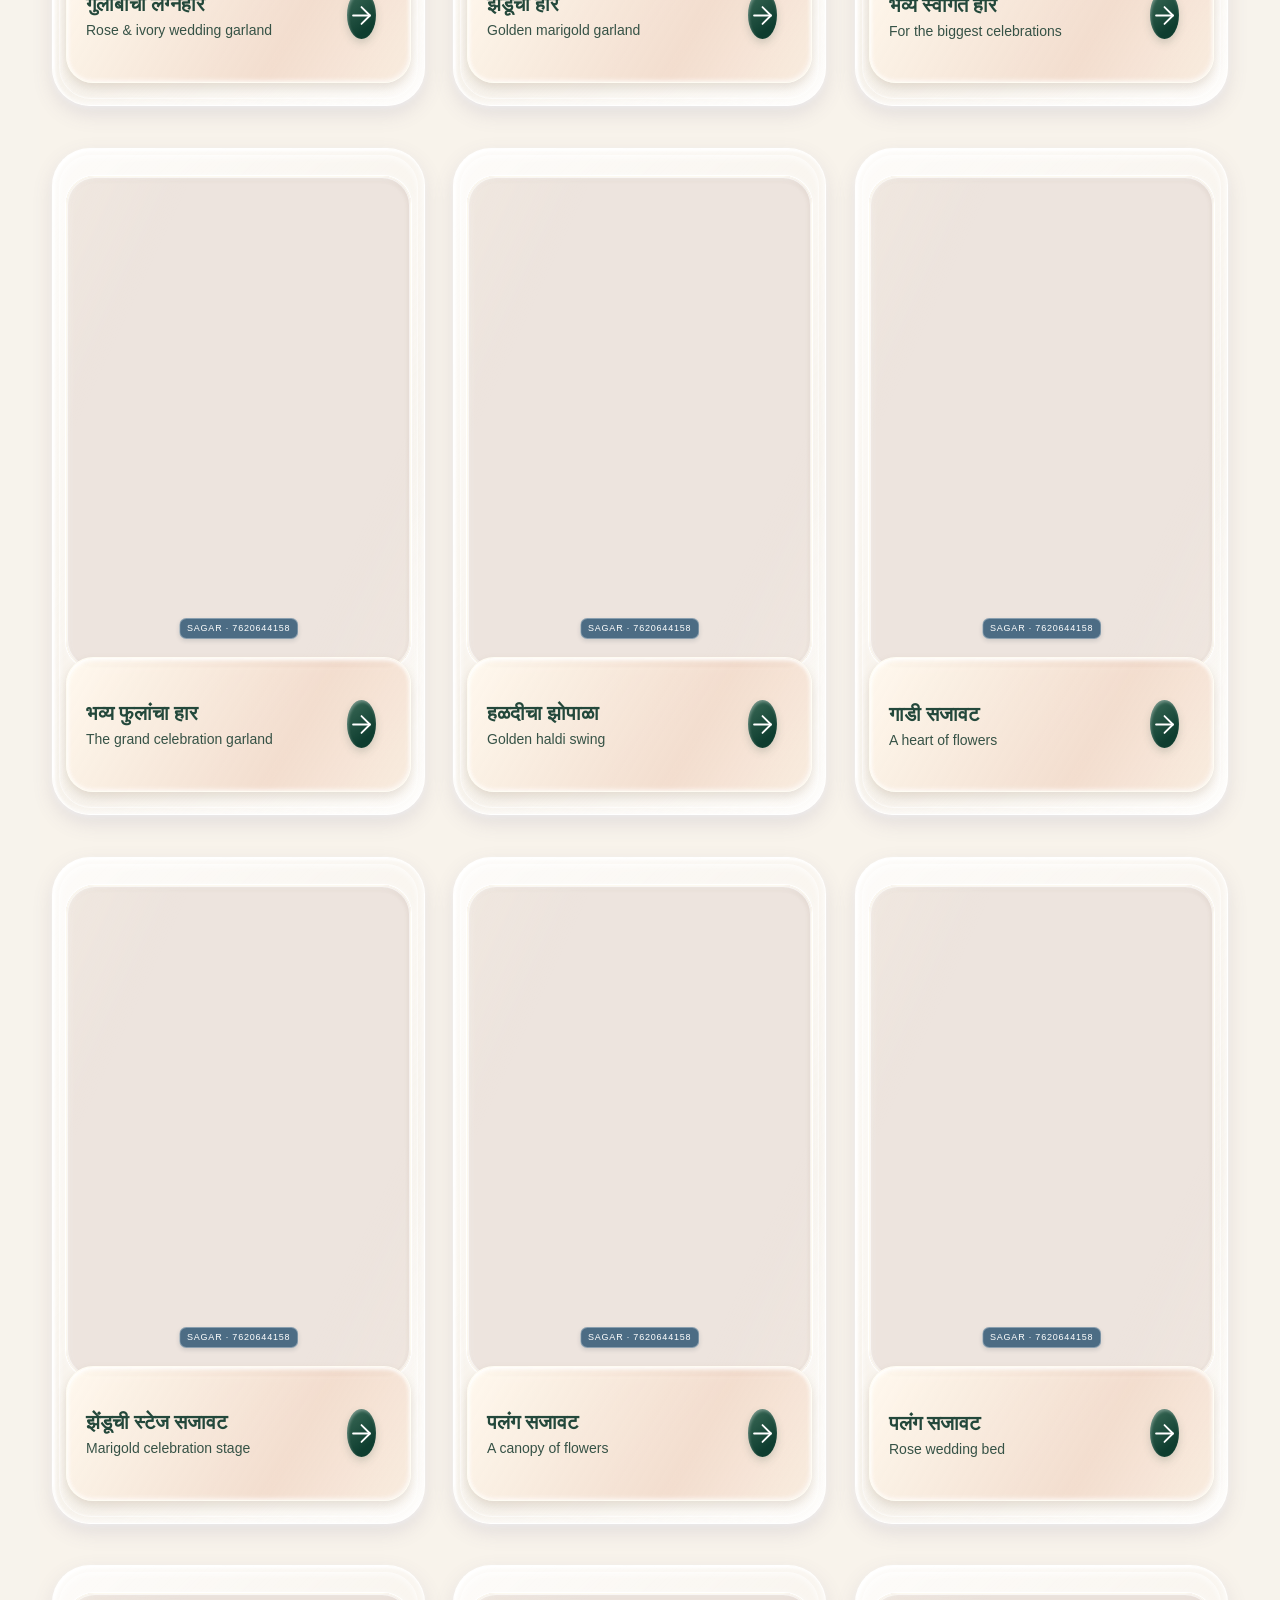
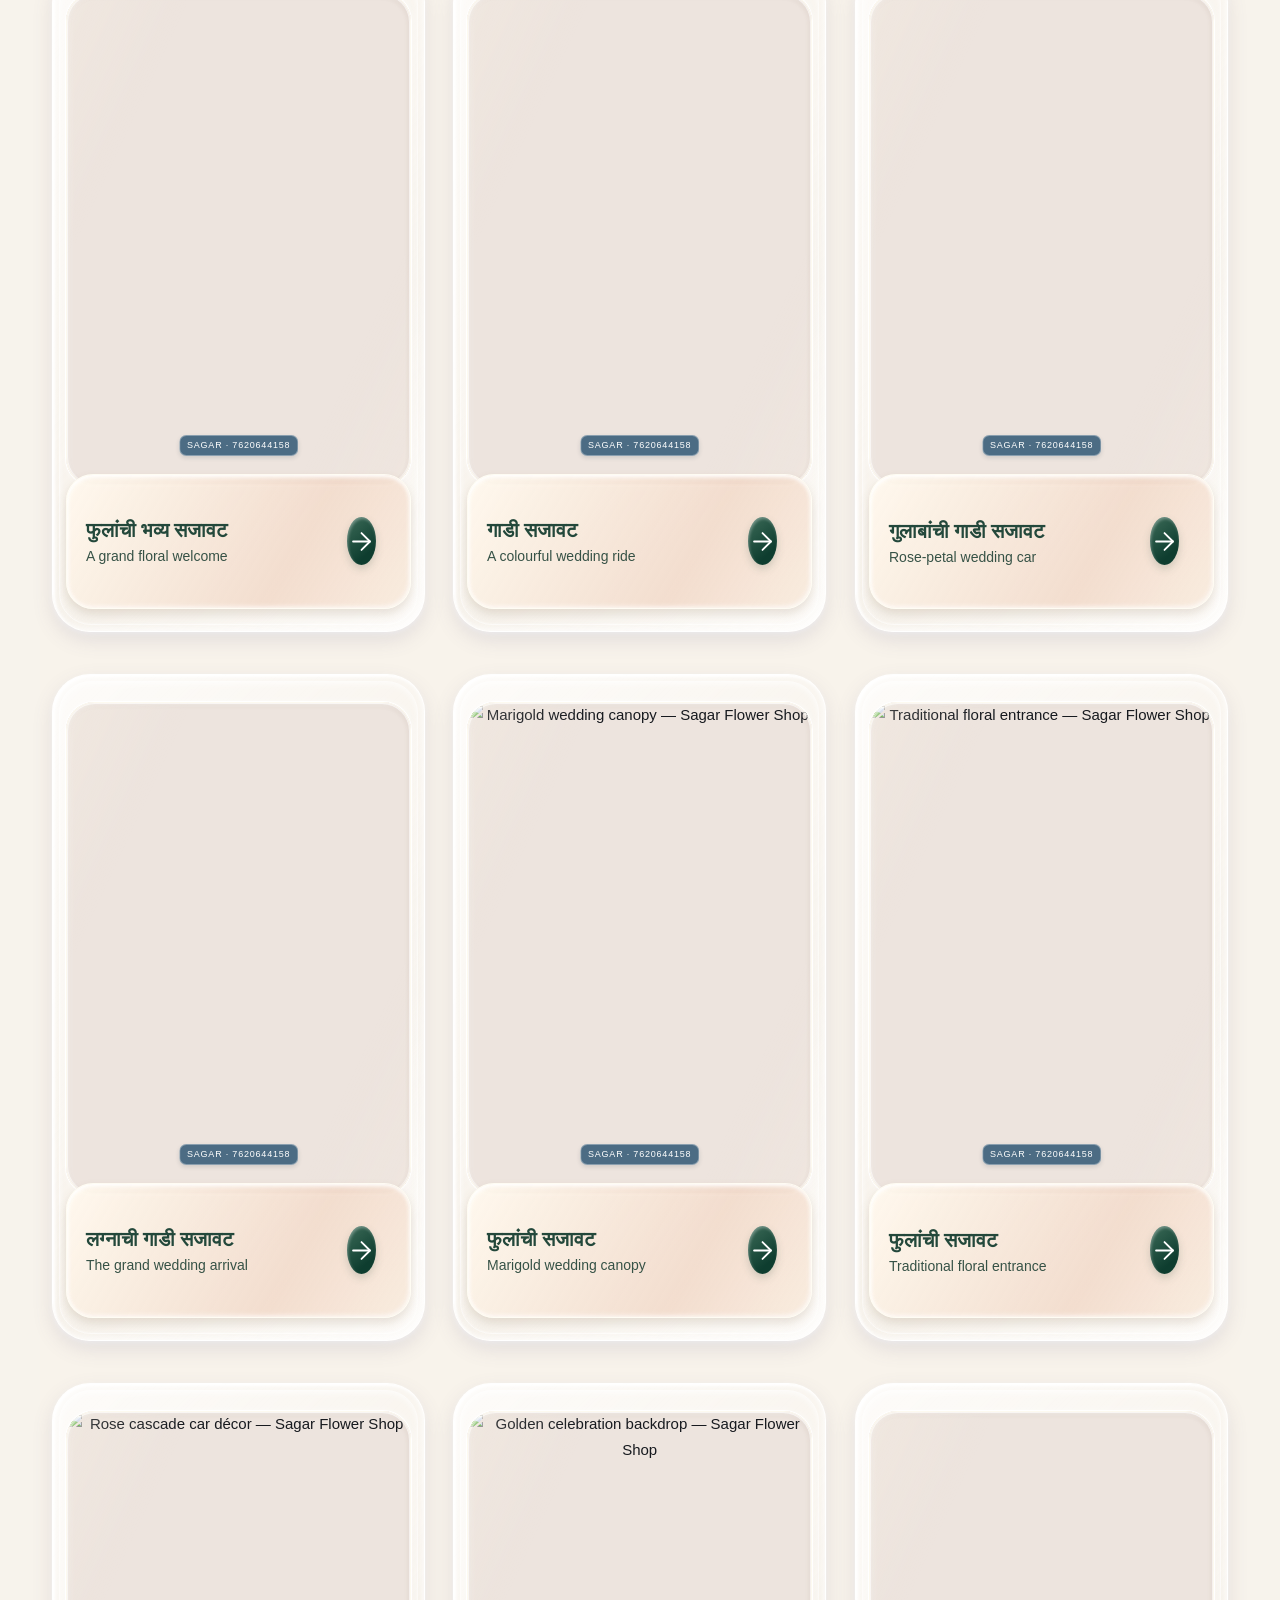
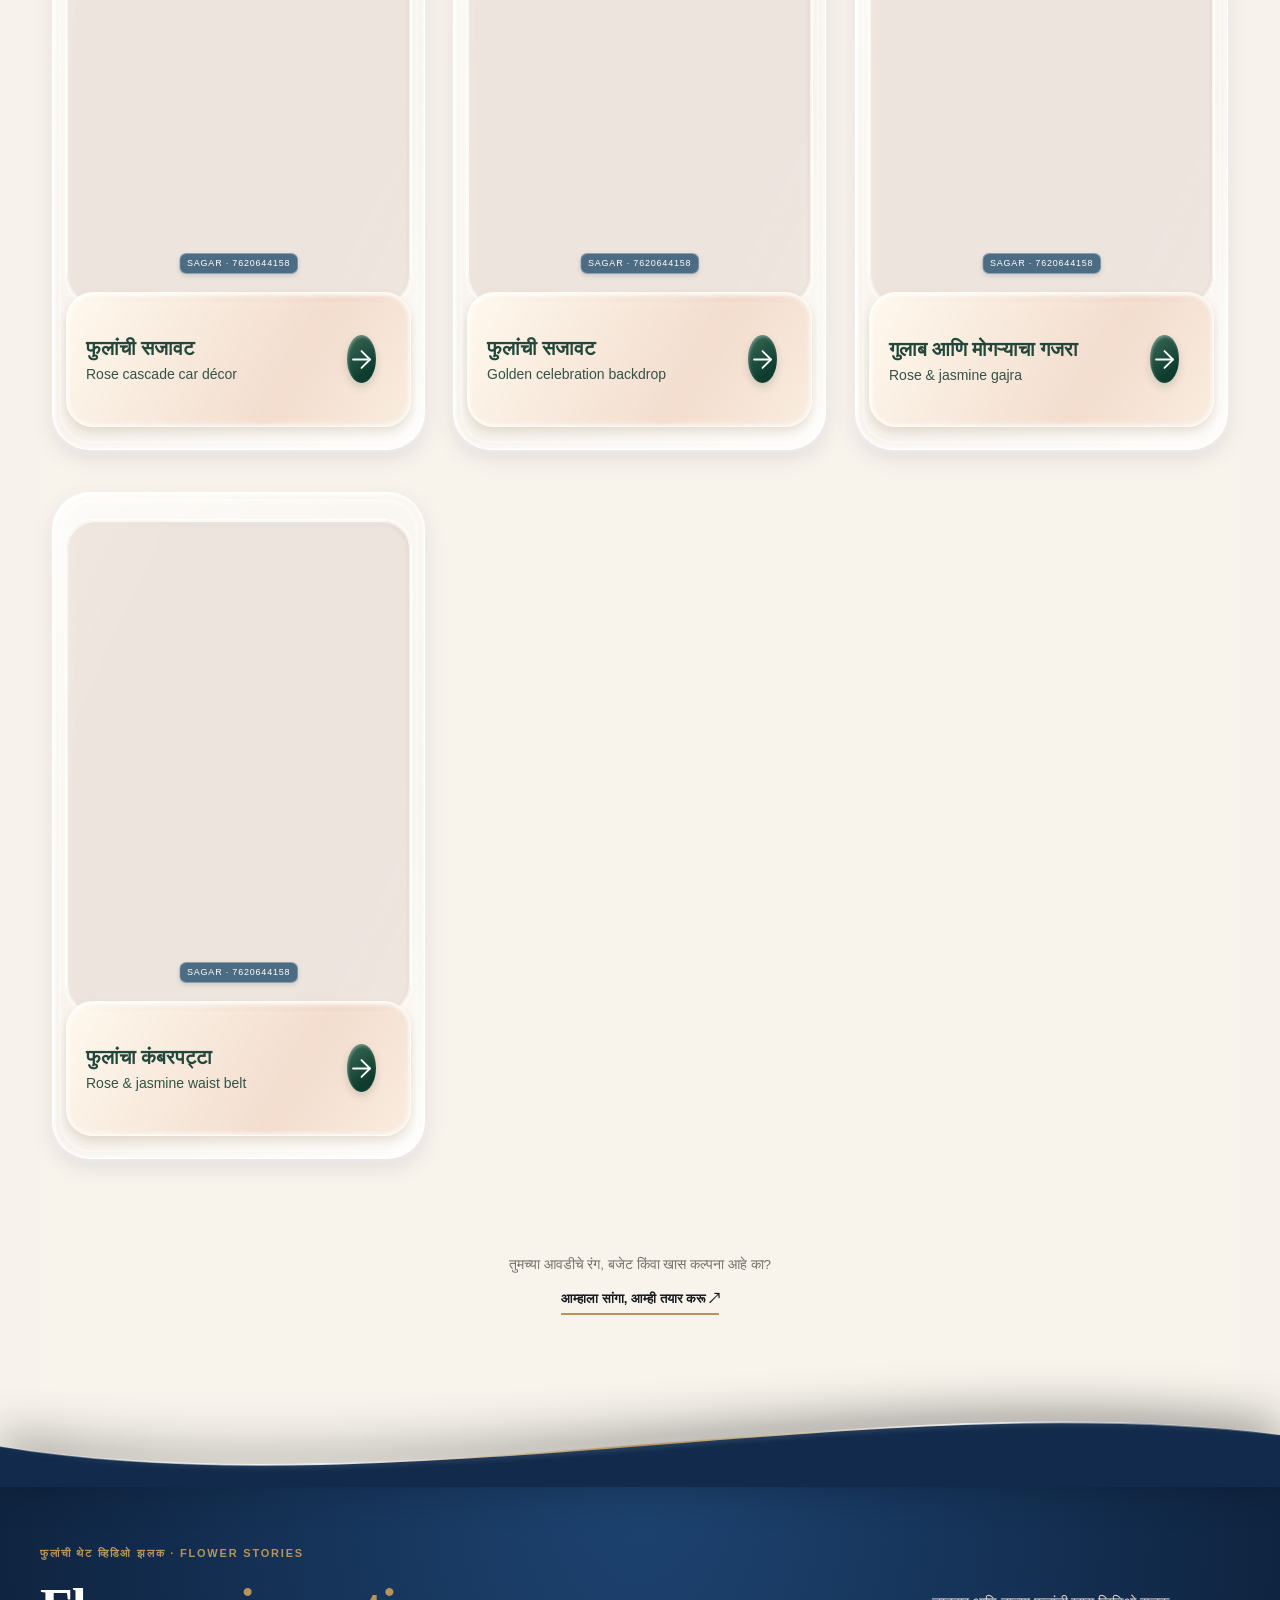
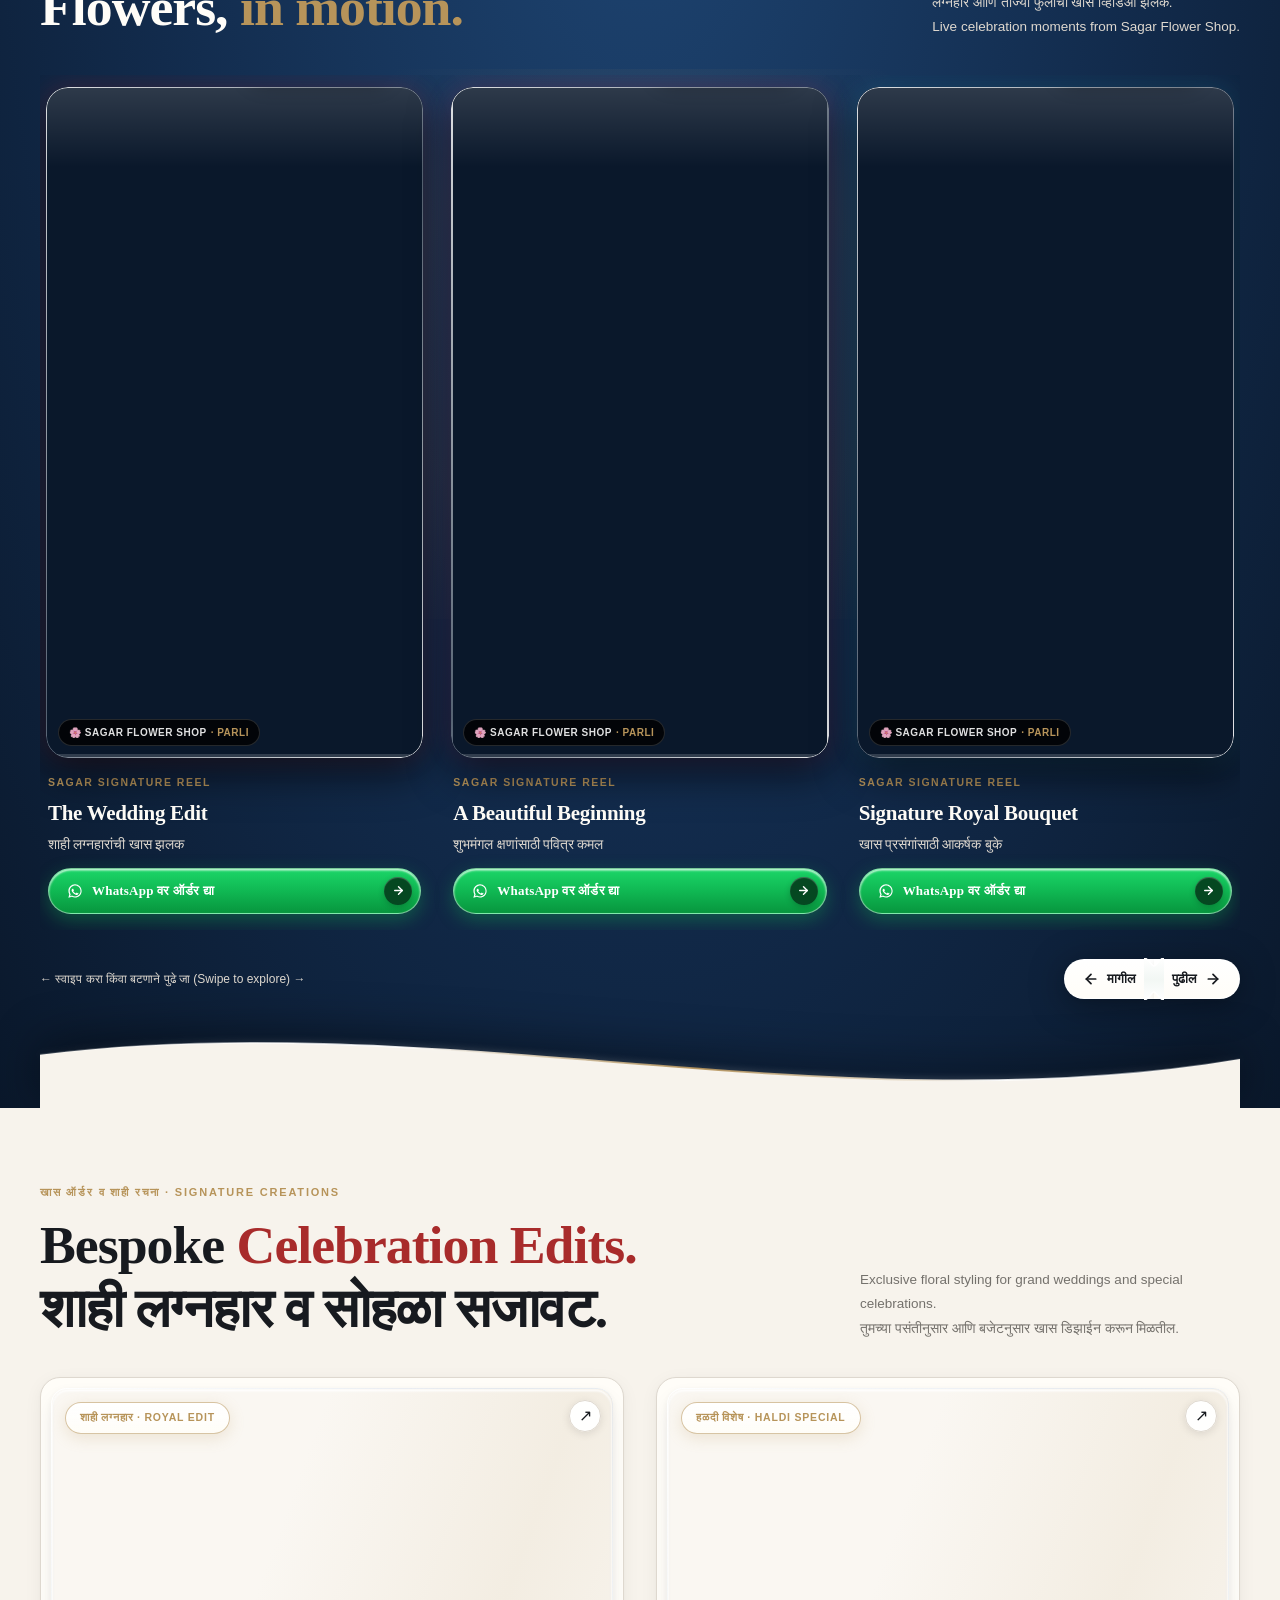
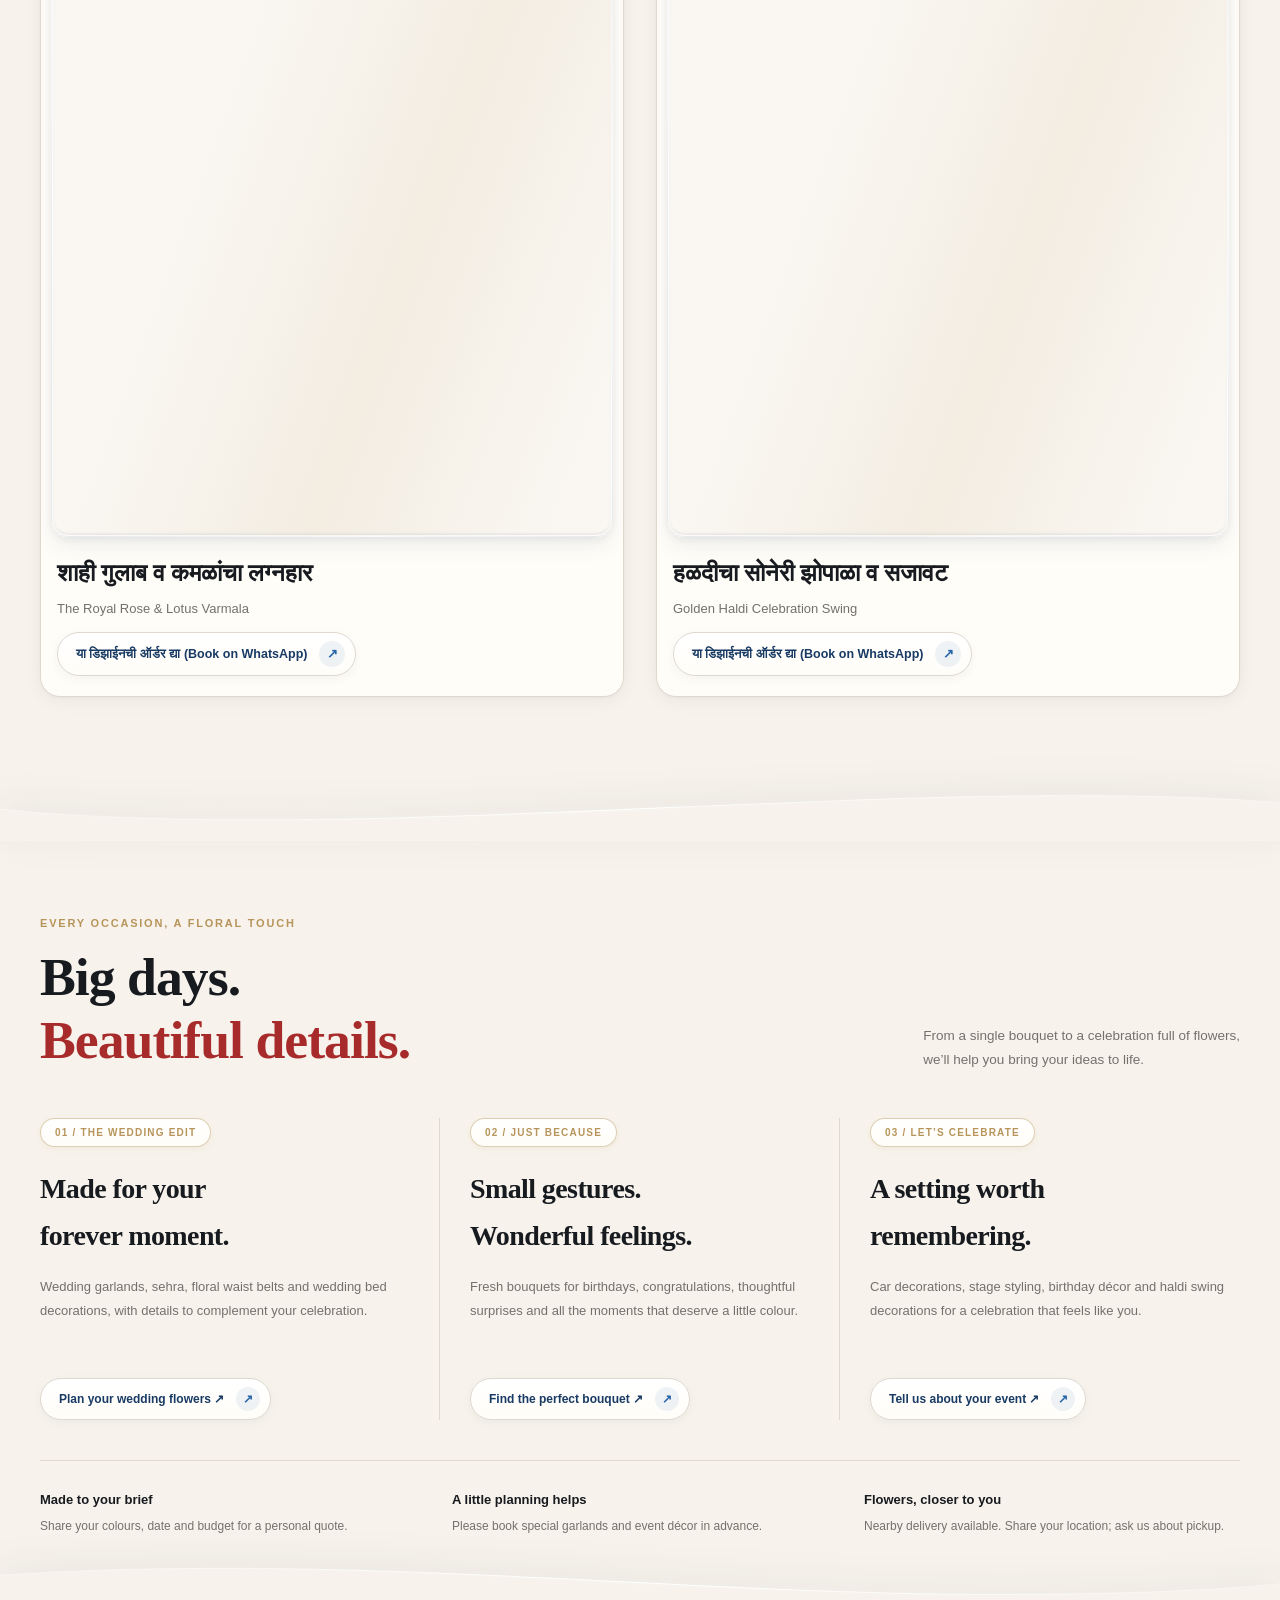
==== commit a355afcb: "Revert "Build perspective hero carousel around Sagar bouquet" This reverts commit cab01854af6d778d35" ====
--- a/index.html
+++ b/index.html
@@ -1,5 +1,5 @@
 <!doctype html>
-<html lang="en"><head><meta charset="utf-8"><meta name="viewport" content="width=device-width,initial-scale=1,viewport-fit=cover"><meta name="theme-color" content="#183A63"><title>Sagar Flower Shop | Garlands, Bouquets & Wedding Décor in Parli</title><meta name="description" content="Flowers for life's beautiful moments. Explore Sagar Flower Shop's wedding garlands, bouquets, floral belts and event decorations in Parli. Enquire on WhatsApp."><link rel="canonical" href="https://sagarflowershopparli.github.io/sagar-flower-shop/"><meta property="og:type" content="website"><meta property="og:title" content="Sagar Flower Shop — Made for your moments"><meta property="og:description" content="Wedding garlands, thoughtful bouquets & beautiful celebrations. Discover our floral portfolio in Parli."><meta property="og:url" content="https://sagarflowershopparli.github.io/sagar-flower-shop/"><meta property="og:image" content="https://sagarflowershopparli.github.io/sagar-flower-shop/assets/videos/delivery-poster.webp"><meta name="twitter:card" content="summary_large_image"><link rel="icon" href="assets/favicon.svg" type="image/svg+xml"><link rel="stylesheet" href="styles.css?v=perspective-deck-3"><link rel="preload" as="image" href="assets/brand/hero/hero-red-roses.webp?v=sagar-2" fetchpriority="high"><link rel="preload" as="image" href="assets/brand/hero/hero-varmala.webp"><link rel="preload" as="image" href="assets/videos/delivery-poster.webp"><script src="app.js?v=perspective-deck-3" defer></script>
+<html lang="en"><head><meta charset="utf-8"><meta name="viewport" content="width=device-width,initial-scale=1,viewport-fit=cover"><meta name="theme-color" content="#183A63"><title>Sagar Flower Shop | Garlands, Bouquets & Wedding Décor in Parli</title><meta name="description" content="Flowers for life's beautiful moments. Explore Sagar Flower Shop's wedding garlands, bouquets, floral belts and event decorations in Parli. Enquire on WhatsApp."><link rel="canonical" href="https://sagarflowershopparli.github.io/sagar-flower-shop/"><meta property="og:type" content="website"><meta property="og:title" content="Sagar Flower Shop — Made for your moments"><meta property="og:description" content="Wedding garlands, thoughtful bouquets & beautiful celebrations. Discover our floral portfolio in Parli."><meta property="og:url" content="https://sagarflowershopparli.github.io/sagar-flower-shop/"><meta property="og:image" content="https://sagarflowershopparli.github.io/sagar-flower-shop/assets/videos/delivery-poster.webp"><meta name="twitter:card" content="summary_large_image"><link rel="icon" href="assets/favicon.svg" type="image/svg+xml"><link rel="stylesheet" href="styles.css?v=rose-parallax-2"><link rel="preload" as="image" href="assets/brand/hero/hero-liquid-ring-back.webp" fetchpriority="high"><link rel="preload" as="image" href="assets/brand/hero/hero-red-roses.webp?v=sagar-2" fetchpriority="high"><link rel="preload" as="image" href="assets/brand/hero/hero-varmala.webp"><link rel="preload" as="image" href="assets/videos/delivery-poster.webp"><script src="app.js?v=rose-parallax-2" defer></script>
 <style>
 /* Instant Inlined Cache-Proof Glassmorphism & Minimalist Navbar Styles */
 @media (max-width: 768px) {
--- a/styles.css
+++ b/styles.css
@@ -5043,40 +5043,3 @@
 @media (prefers-reduced-motion: reduce) {
   .hero-slide[data-slide-index="0"] .hero-subject-wrapper { transform: none !important; }
 }
-
-/* Perspective flower deck: the selected arrangement comes forward. */
-#home { height: auto; min-height: 820px; max-height: none; background: radial-gradient(ellipse at 50% 35%, #fffefb, #f1e9dc); }
-#home .hero-slides-viewport { flex: none; height: 650px; min-height: 650px; perspective: 1500px; isolation: isolate; touch-action: pan-y; }
-#home .hero-slide { inset: 0; margin: auto; width: min(440px, 46vw); justify-content: flex-start; padding: 32px 0 0; opacity: 0; visibility: hidden; transform: translate3d(0, 0, -520px); transition: transform 850ms cubic-bezier(.22,.75,.2,1), opacity 650ms, visibility 650ms; will-change: transform, opacity; }
-#home .hero-slide[data-position="front"], #home .hero-slide.active { transform: translate3d(0,0,0); opacity: 1; visibility: visible; z-index: 4; }
-#home .hero-slide[data-position="left"] { transform: translate3d(-85%, 28px, -290px) rotateY(32deg); opacity: .65; visibility: visible; z-index: 2; }
-#home .hero-slide[data-position="right"] { transform: translate3d(85%, 28px, -290px) rotateY(-32deg); opacity: .65; visibility: visible; z-index: 2; }
-#home .hero-display-type { inset: 2px -160px auto; font-size: 88px; line-height: .9; opacity: .15; }
-#home .hero-display-type span { display: inline; }
-#home .hero-3d-stage { height: 450px; width: 100%; padding: 12px; border-radius: 28px; border: 1px solid #fffdf9; background: linear-gradient(145deg, #fffaf2, #e6d6bc); box-shadow: 0 28px 40px -18px #40301d66, inset 0 0 0 5px #ffffff66; overflow: hidden; }
-#home .hero-subject-wrapper, #home .hero-slide[data-slide-index="0"] .hero-subject-wrapper { width: 100%; height: 100%; transform: none !important; }
-#home .hero-subject-img, #home .hero-slide[data-slide-index="0"] .hero-subject-img { width: 100%; height: 100%; max-width: 100%; object-fit: contain; border-radius: 19px; box-shadow: none; filter: drop-shadow(0 15px 12px #40301d33); }
-#home .hero-slide[data-slide-index="0"] .hero-3d-stage { background: #221a14; }
-#home .hero-liquid-layer, #home .hero-liquid-sheen-sweep, #home .hero-subject-shadow { display: none; }
-#home .hero-slide-content { margin-top: 24px; width: min(540px, 88vw); flex-shrink: 0; transition: opacity 300ms; }
-#home .hero-slide:not(.active) .hero-slide-content, #home .hero-slide:not(.active) .hero-display-type { opacity: 0; visibility: hidden; }
-#home .hero-slide-title .title-mr { font-size: 27px; }
-#home .hero-carousel-arrow { top: 36%; z-index: 8; background: #fffaf2e8; box-shadow: 0 6px 18px #40301d16; }
-#home .hero-pagination-bar { position: relative; z-index: 8; }
-@media (max-width: 768px) {
-  #home { min-height: 700px; padding: 24px 12px 16px; }
-  #home .hero-slides-viewport { height: 555px; min-height: 555px; perspective: 1000px; }
-  #home .hero-slide { width: 68vw; max-width: 340px; padding-top: 28px; }
-  #home .hero-3d-stage { height: 350px; border-radius: 22px; padding: 8px; }
-  #home .hero-slide[data-position="left"] { transform: translate3d(-76%, 22px, -250px) rotateY(38deg); }
-  #home .hero-slide[data-position="right"] { transform: translate3d(76%, 22px, -250px) rotateY(-38deg); }
-  #home .hero-display-type { inset: 5px -60px auto; font-size: 60px; }
-  #home .hero-slide-title .title-mr { font-size: clamp(20px, 5.3vw, 26px); }
-  #home .hero-slide-content { margin-top: 25px; }
-  #home .hero-carousel-arrow { top: 34%; }
-}
-@media (prefers-reduced-motion: reduce) {
-  #home .hero-slide, #home .hero-slide-content { transition: none; }
-}
-
-#home .hero-display-type { display: none; }
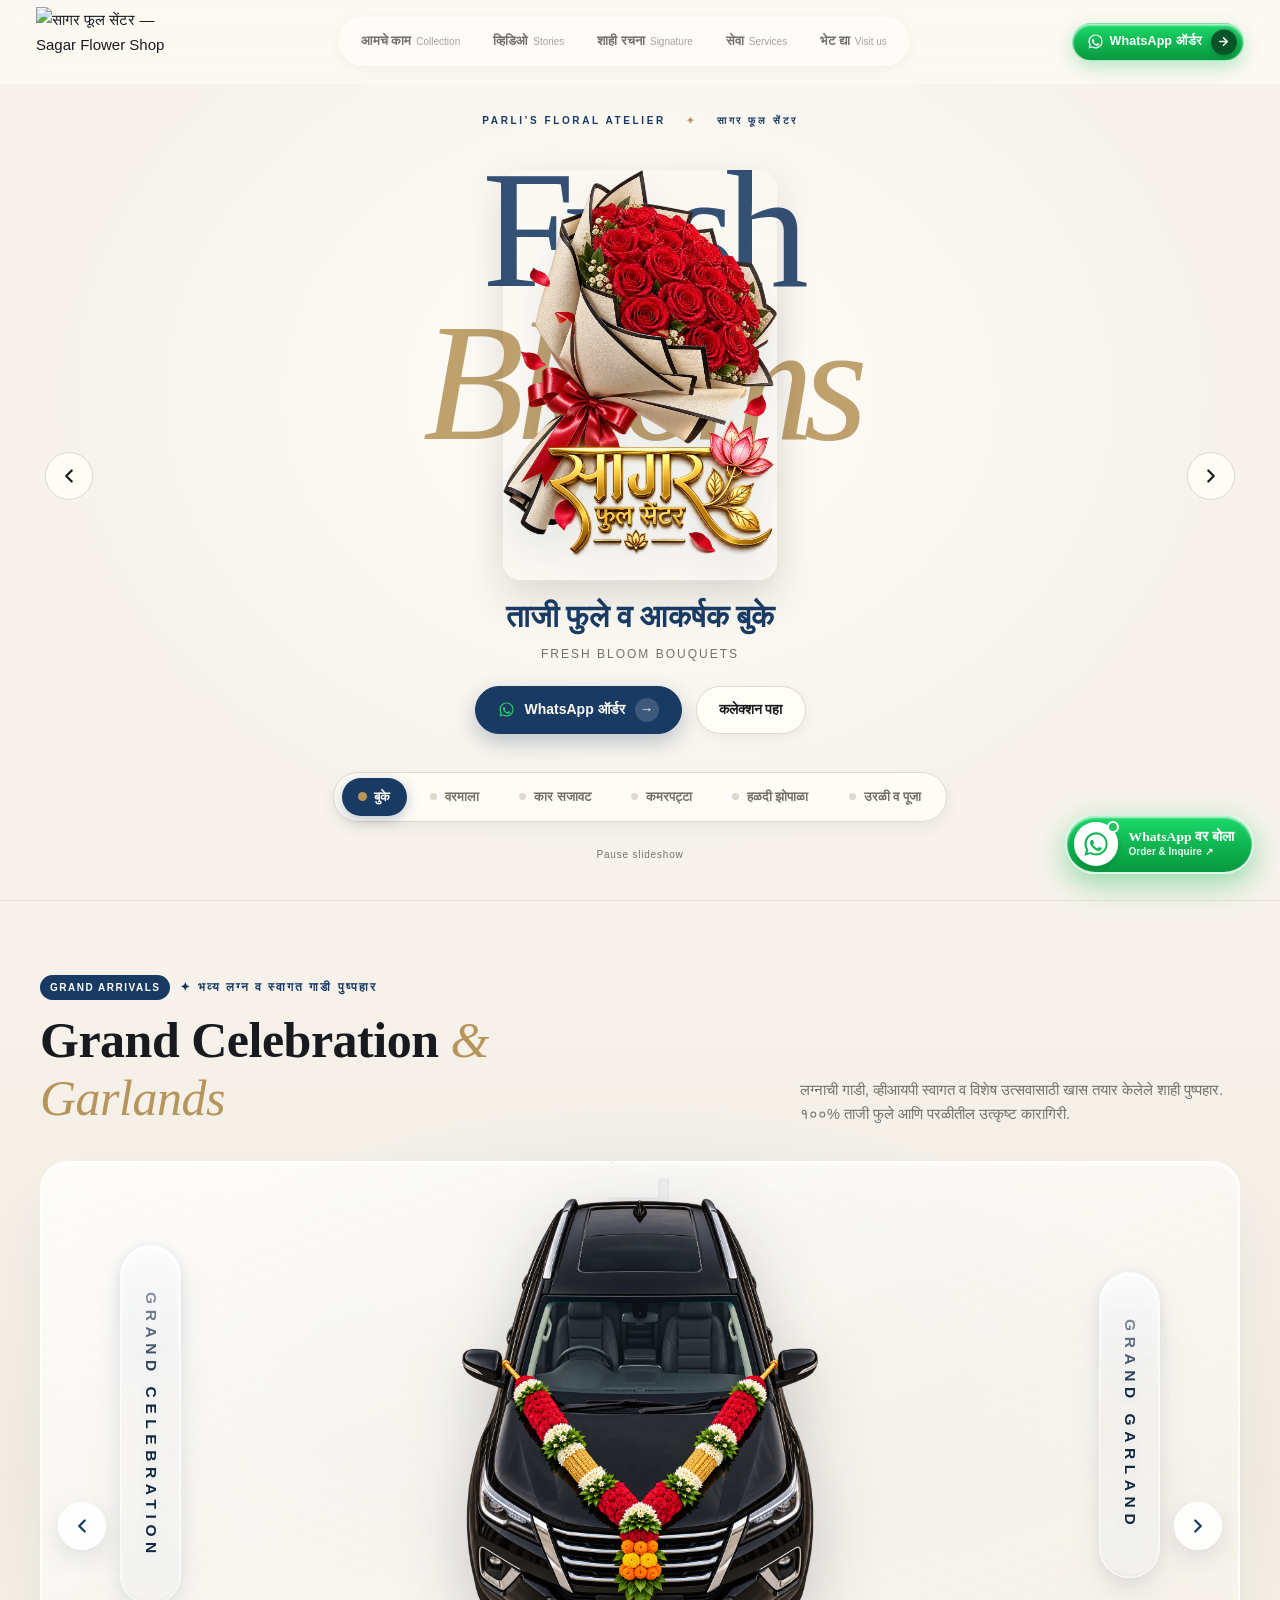
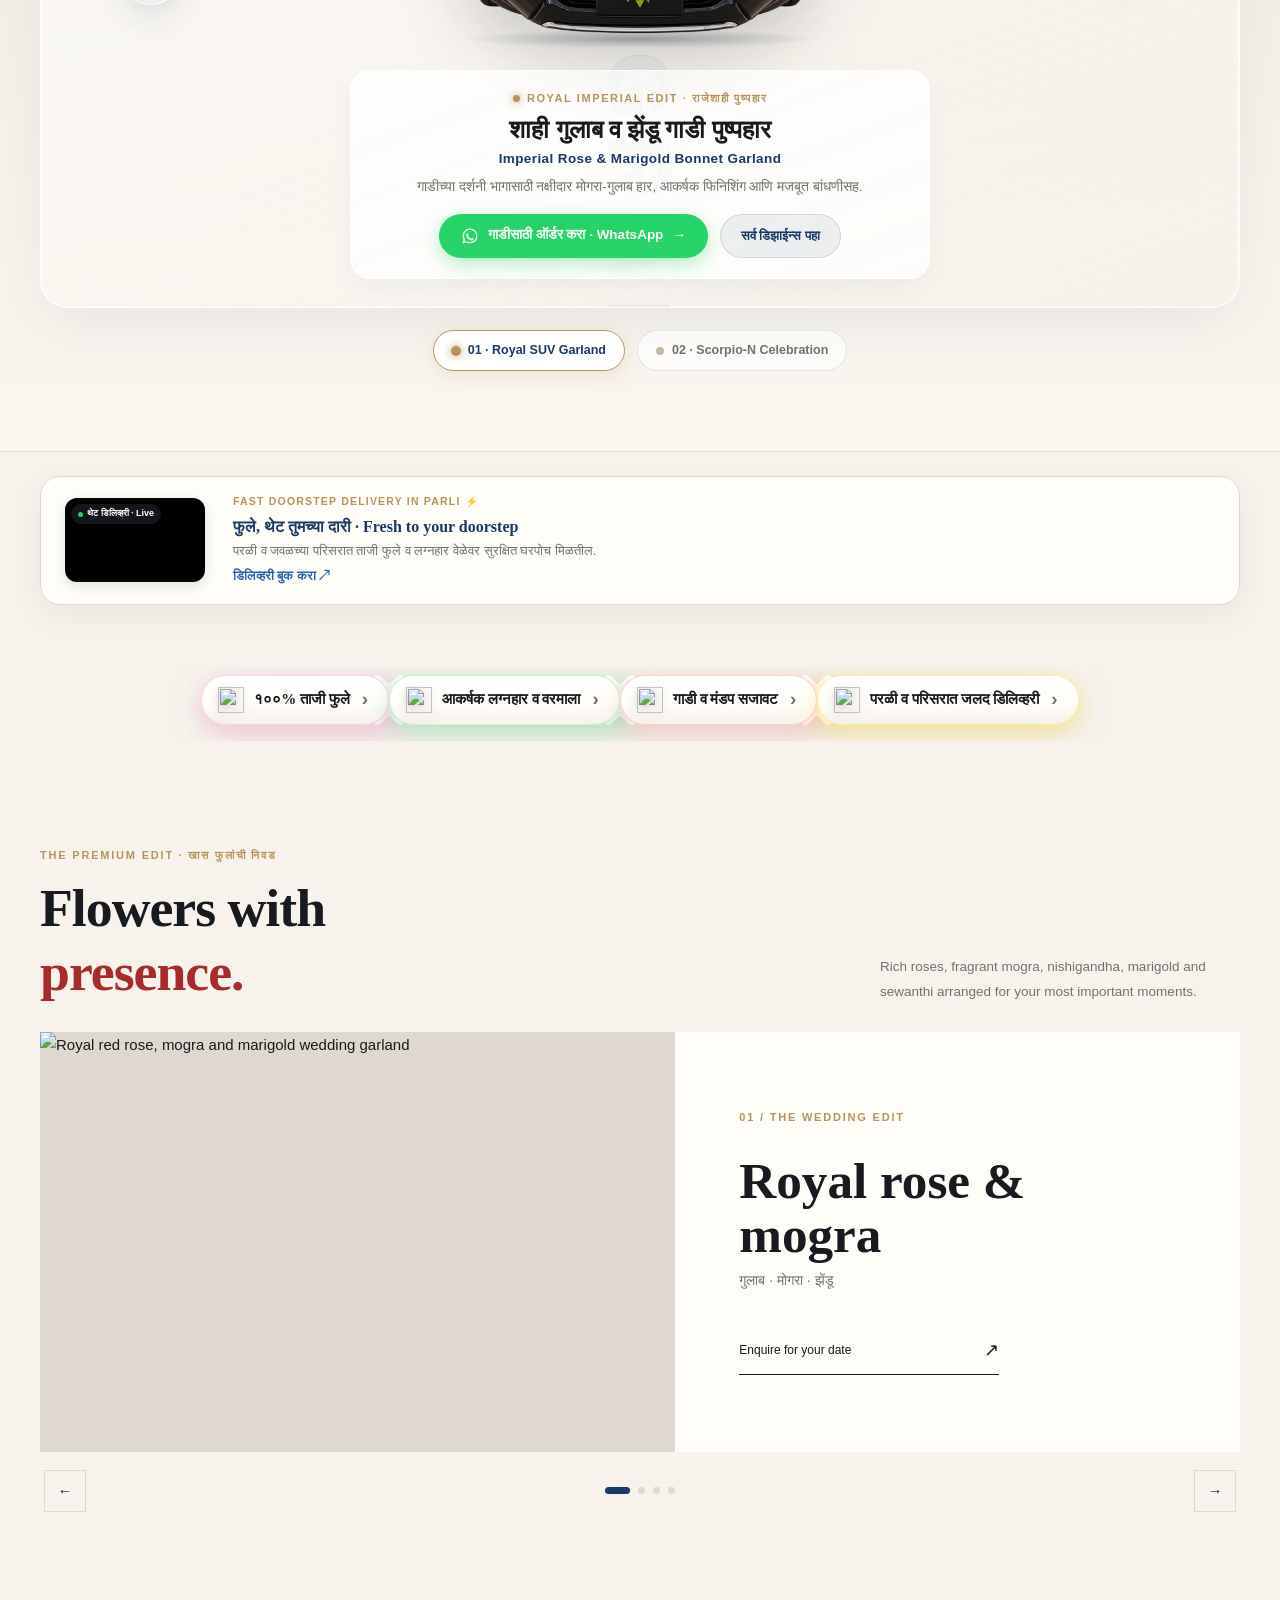
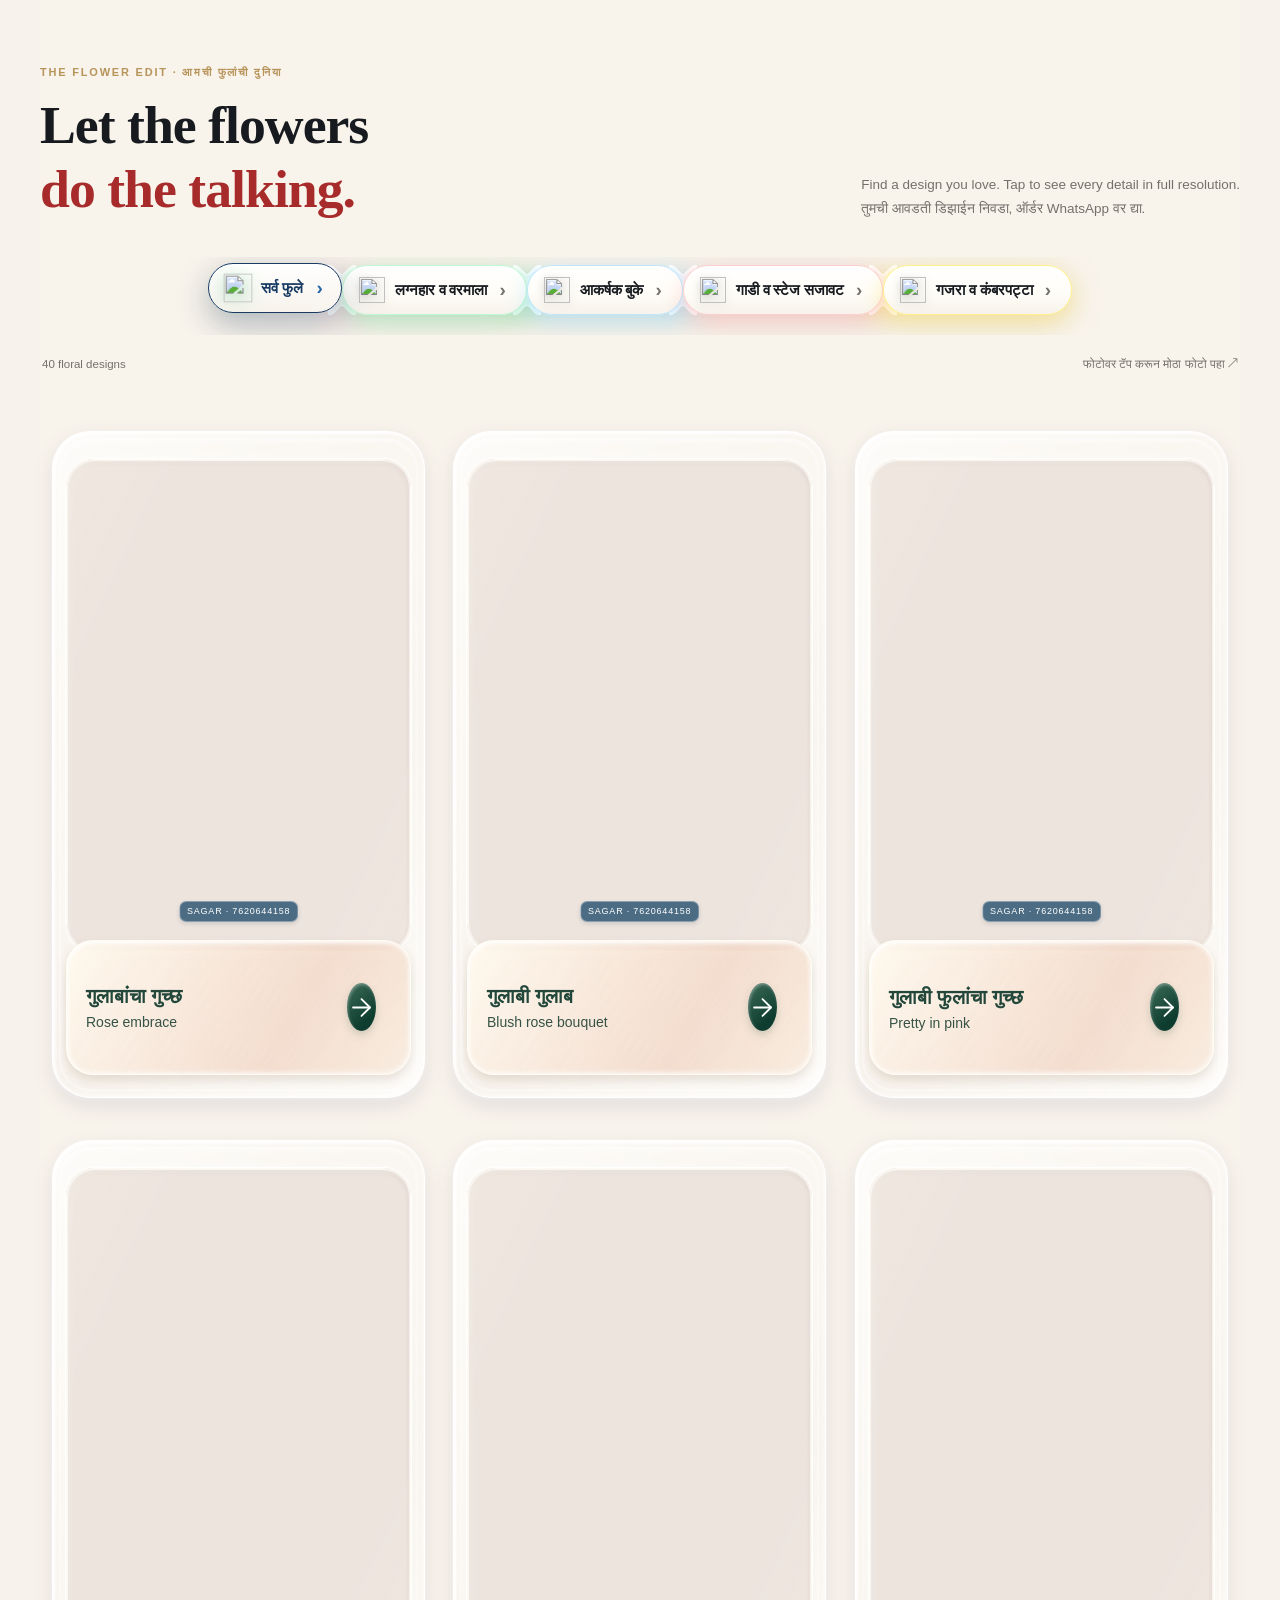
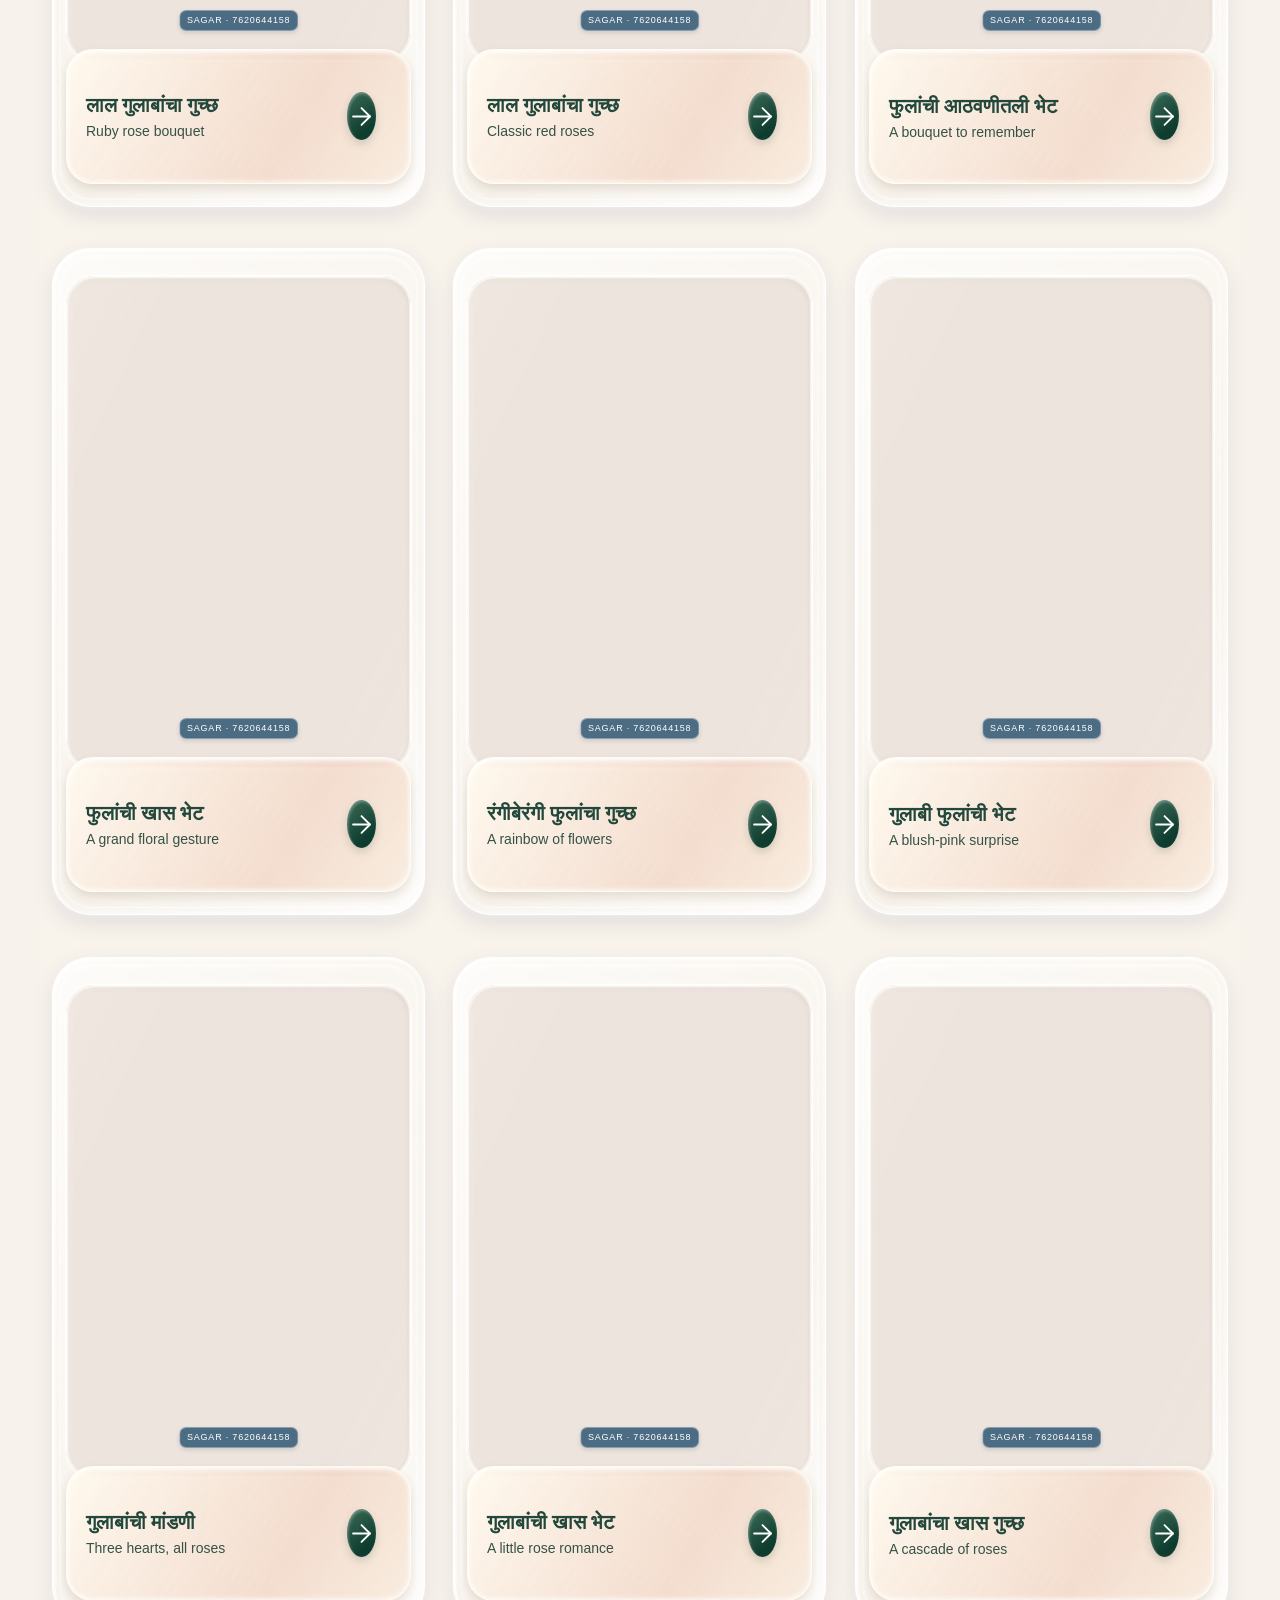
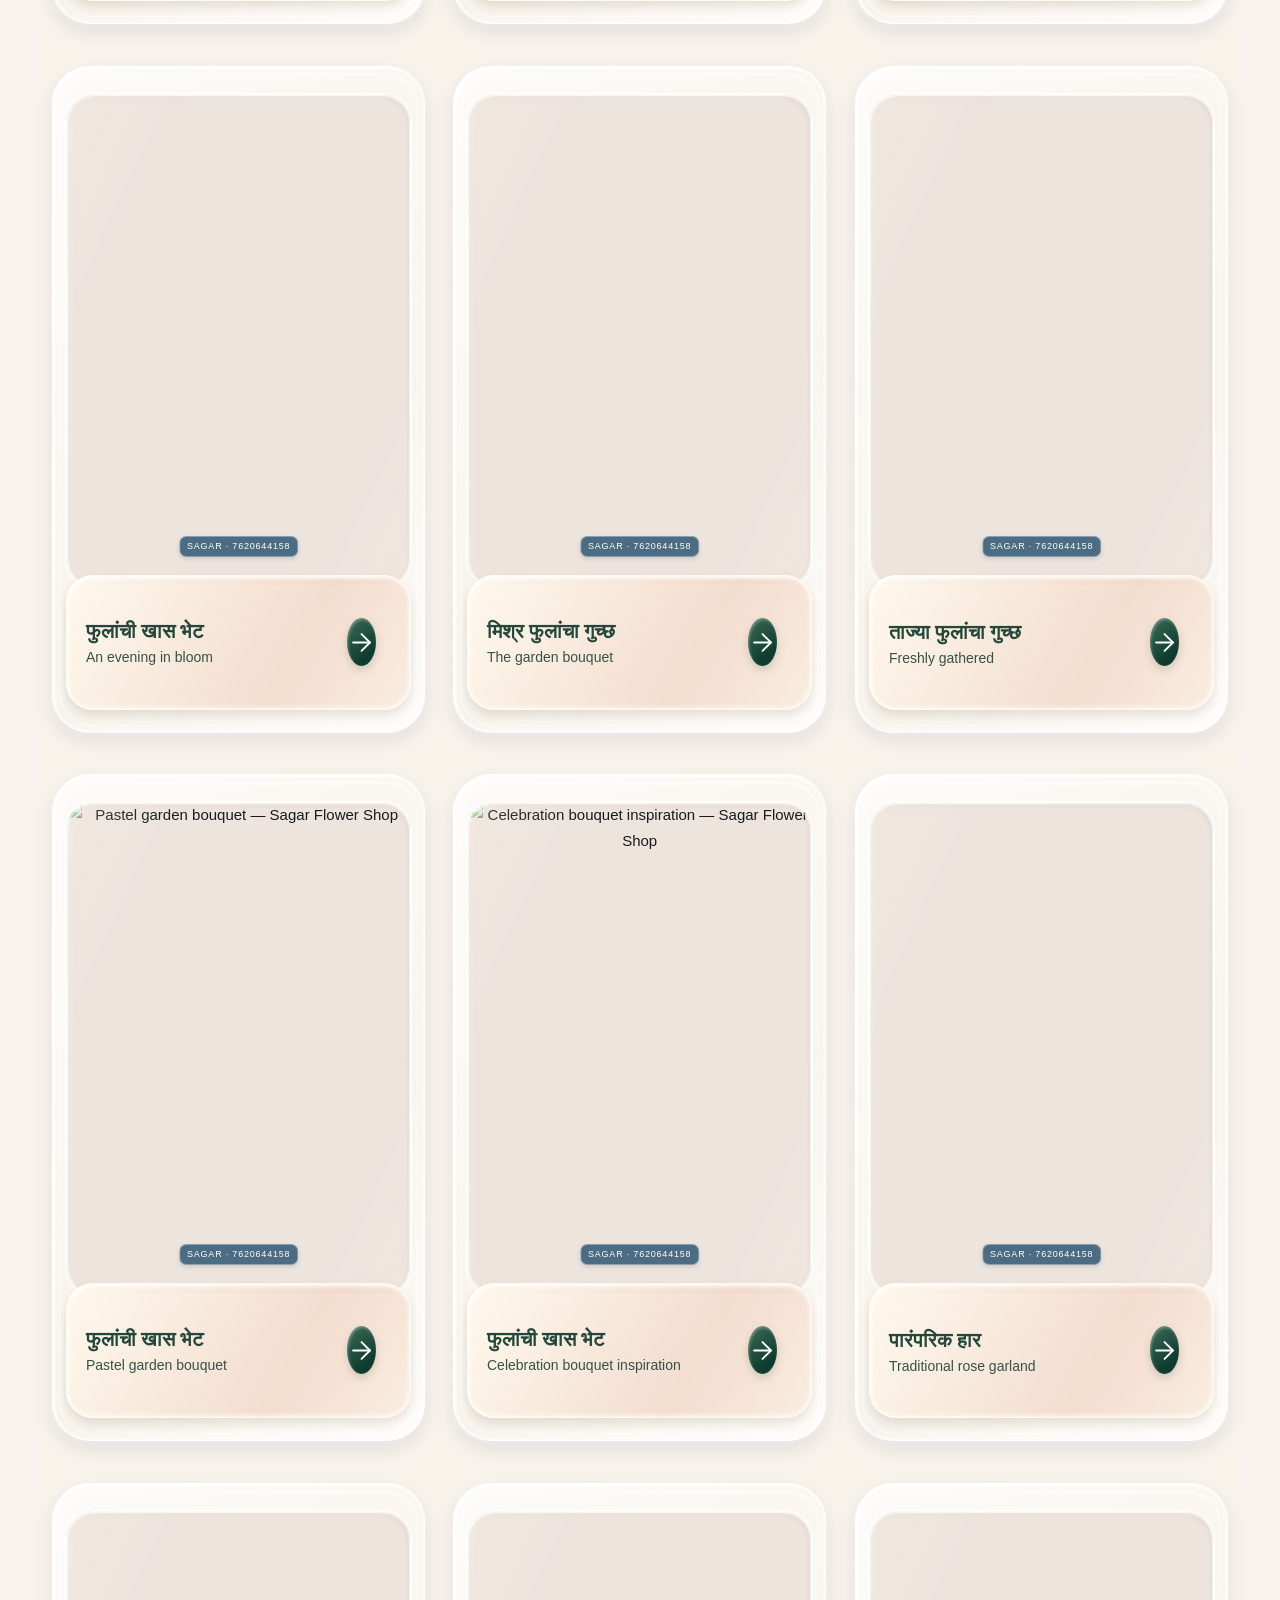
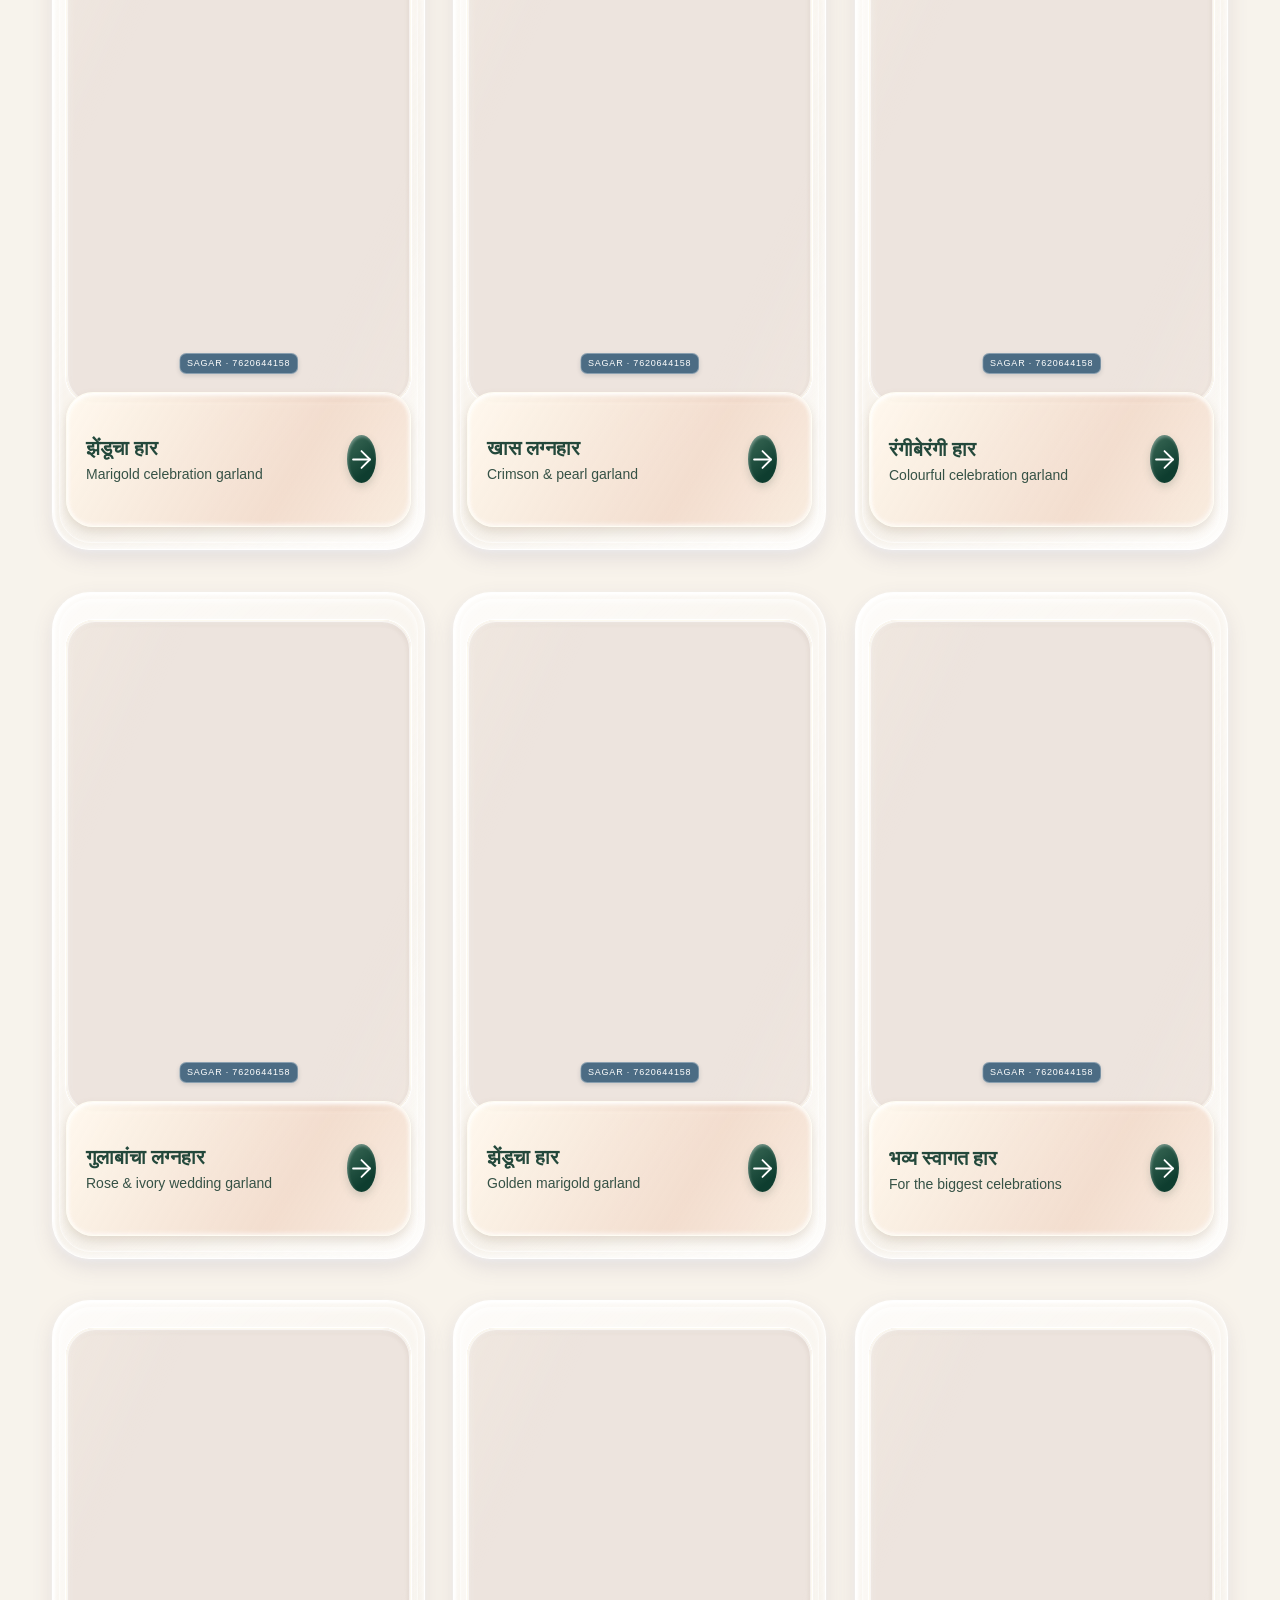
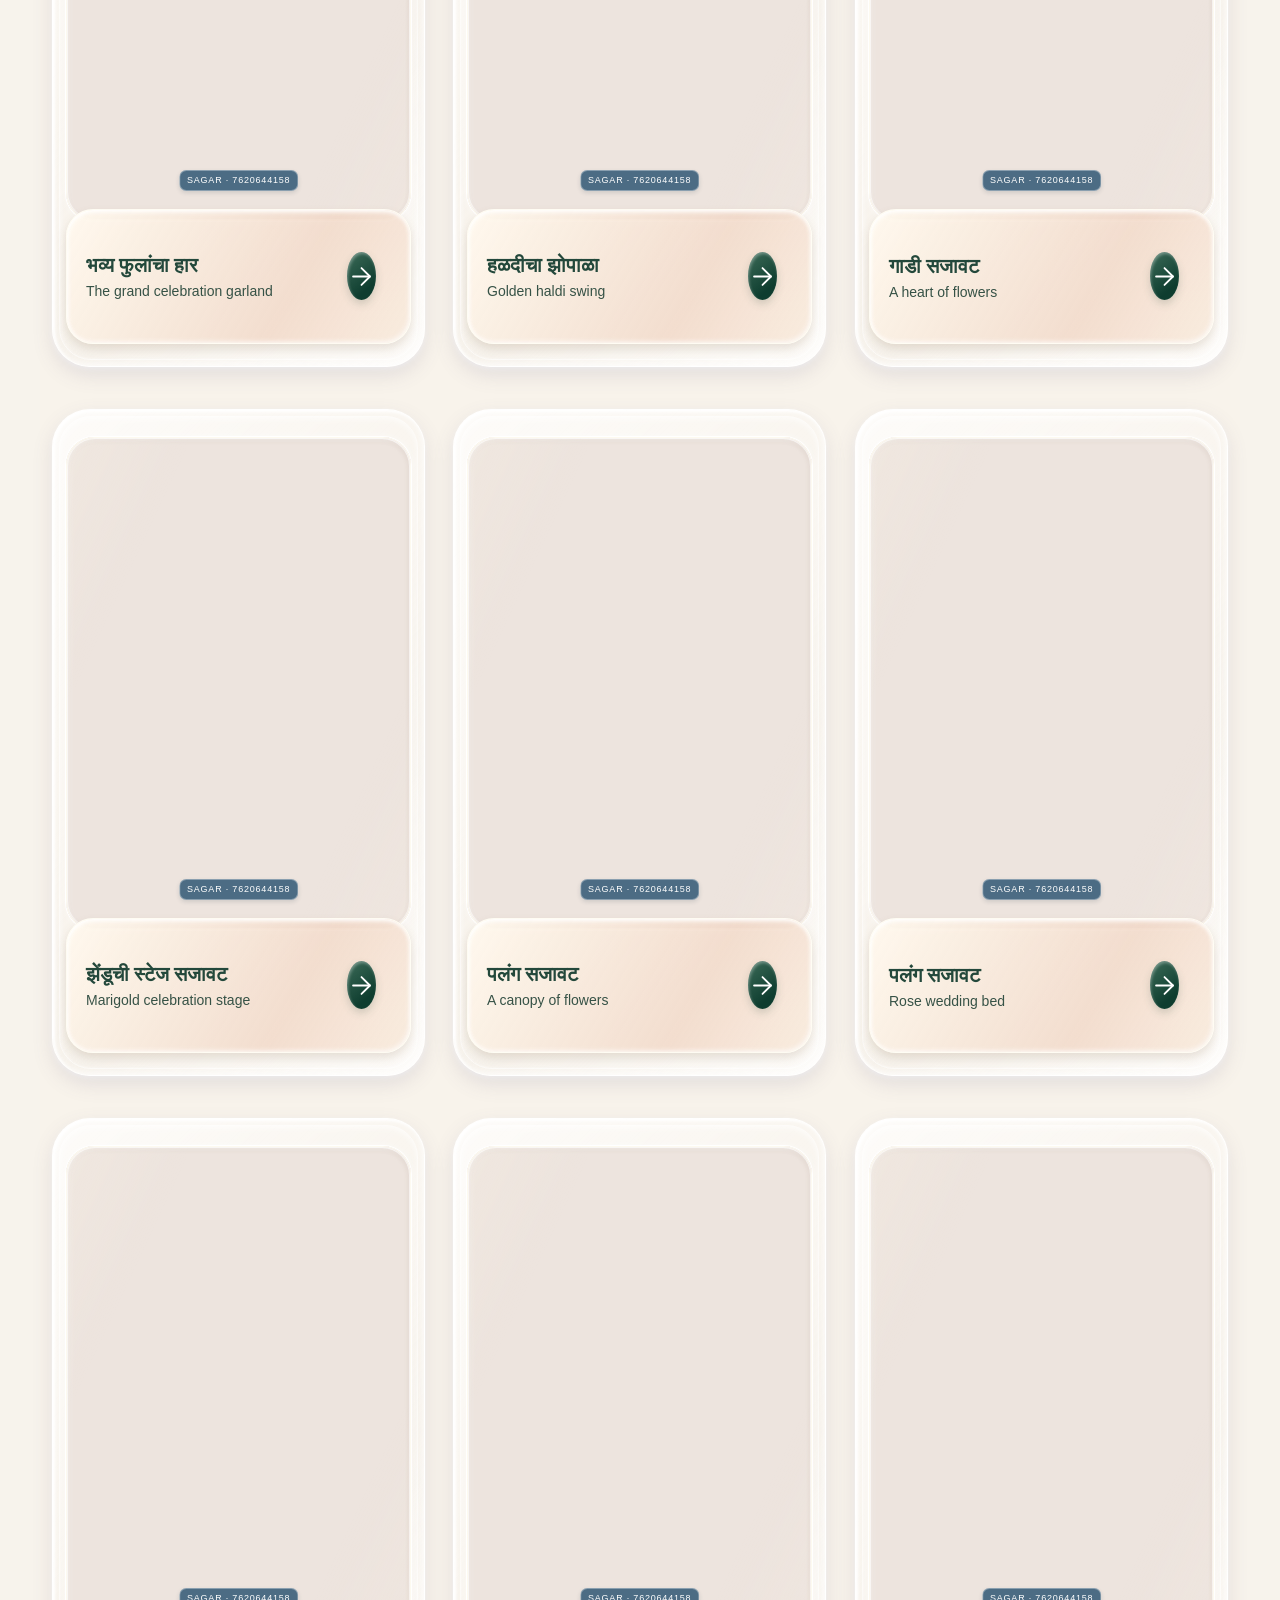
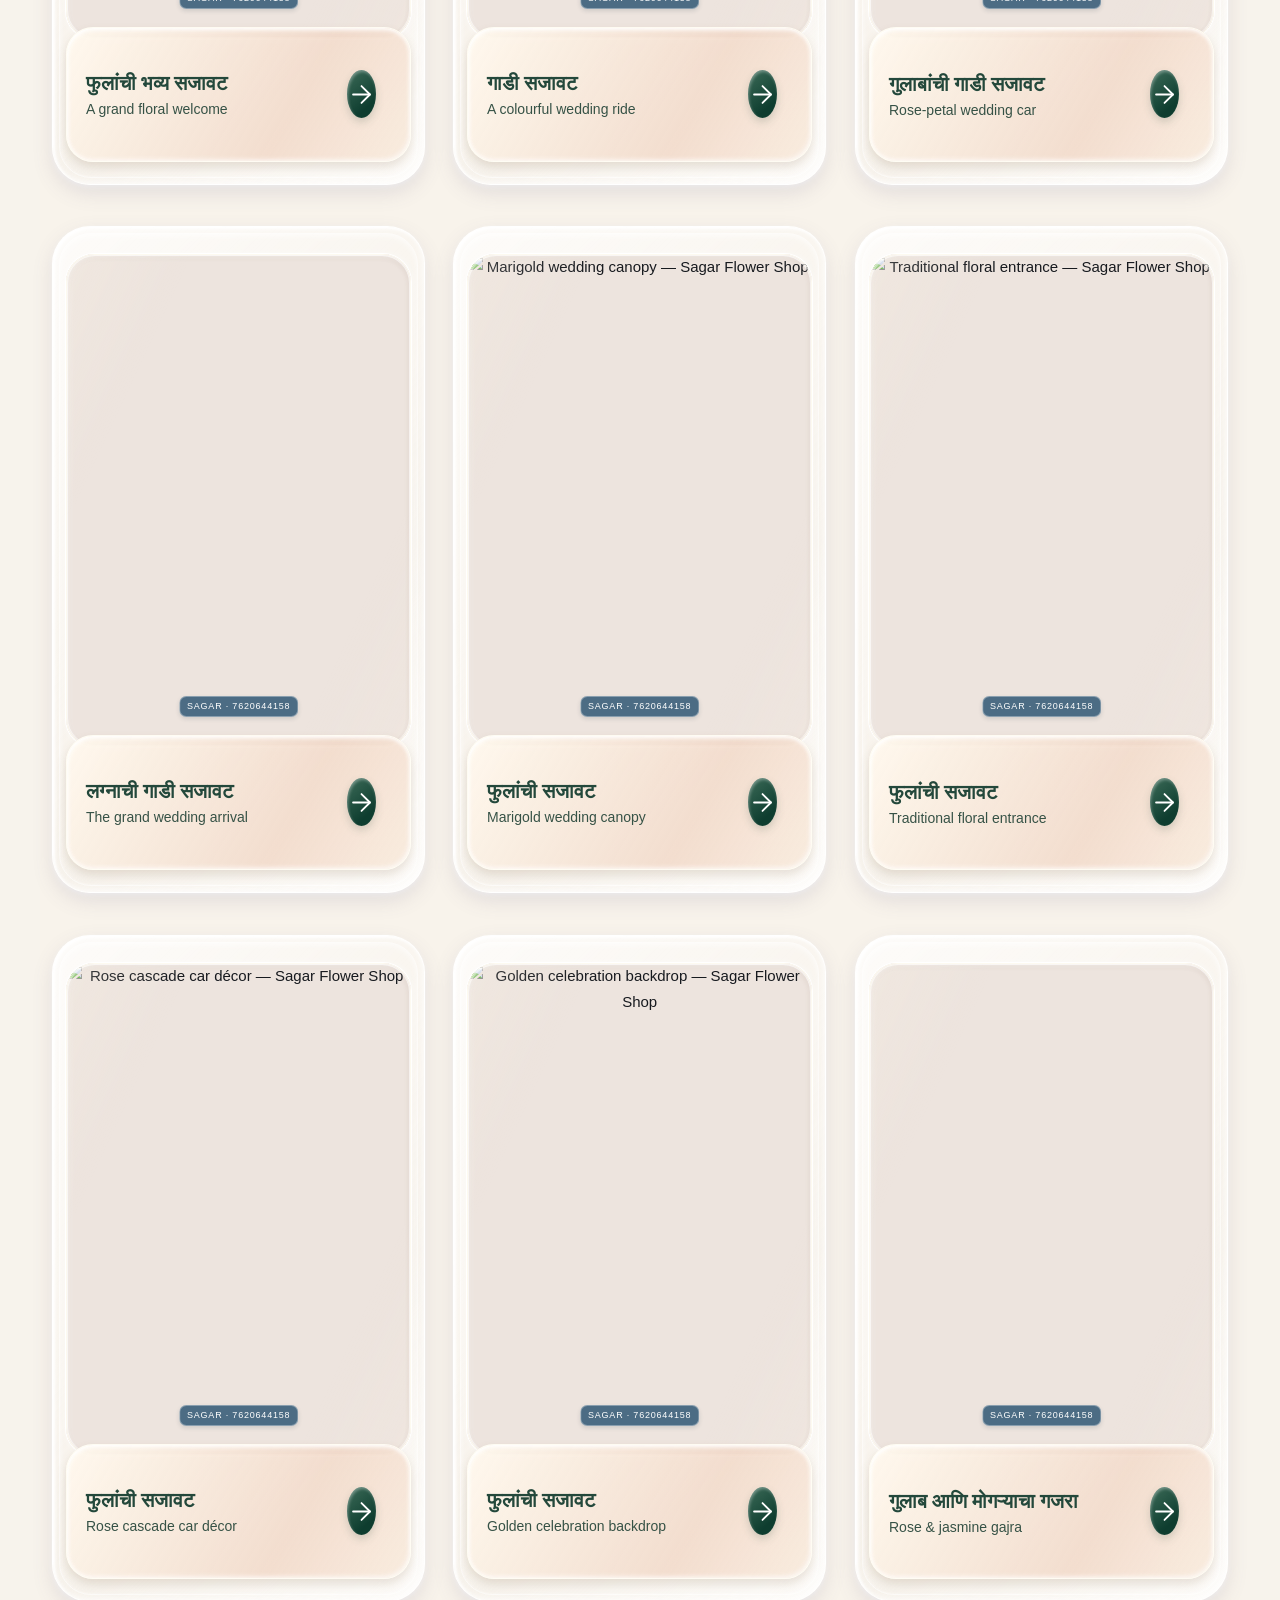
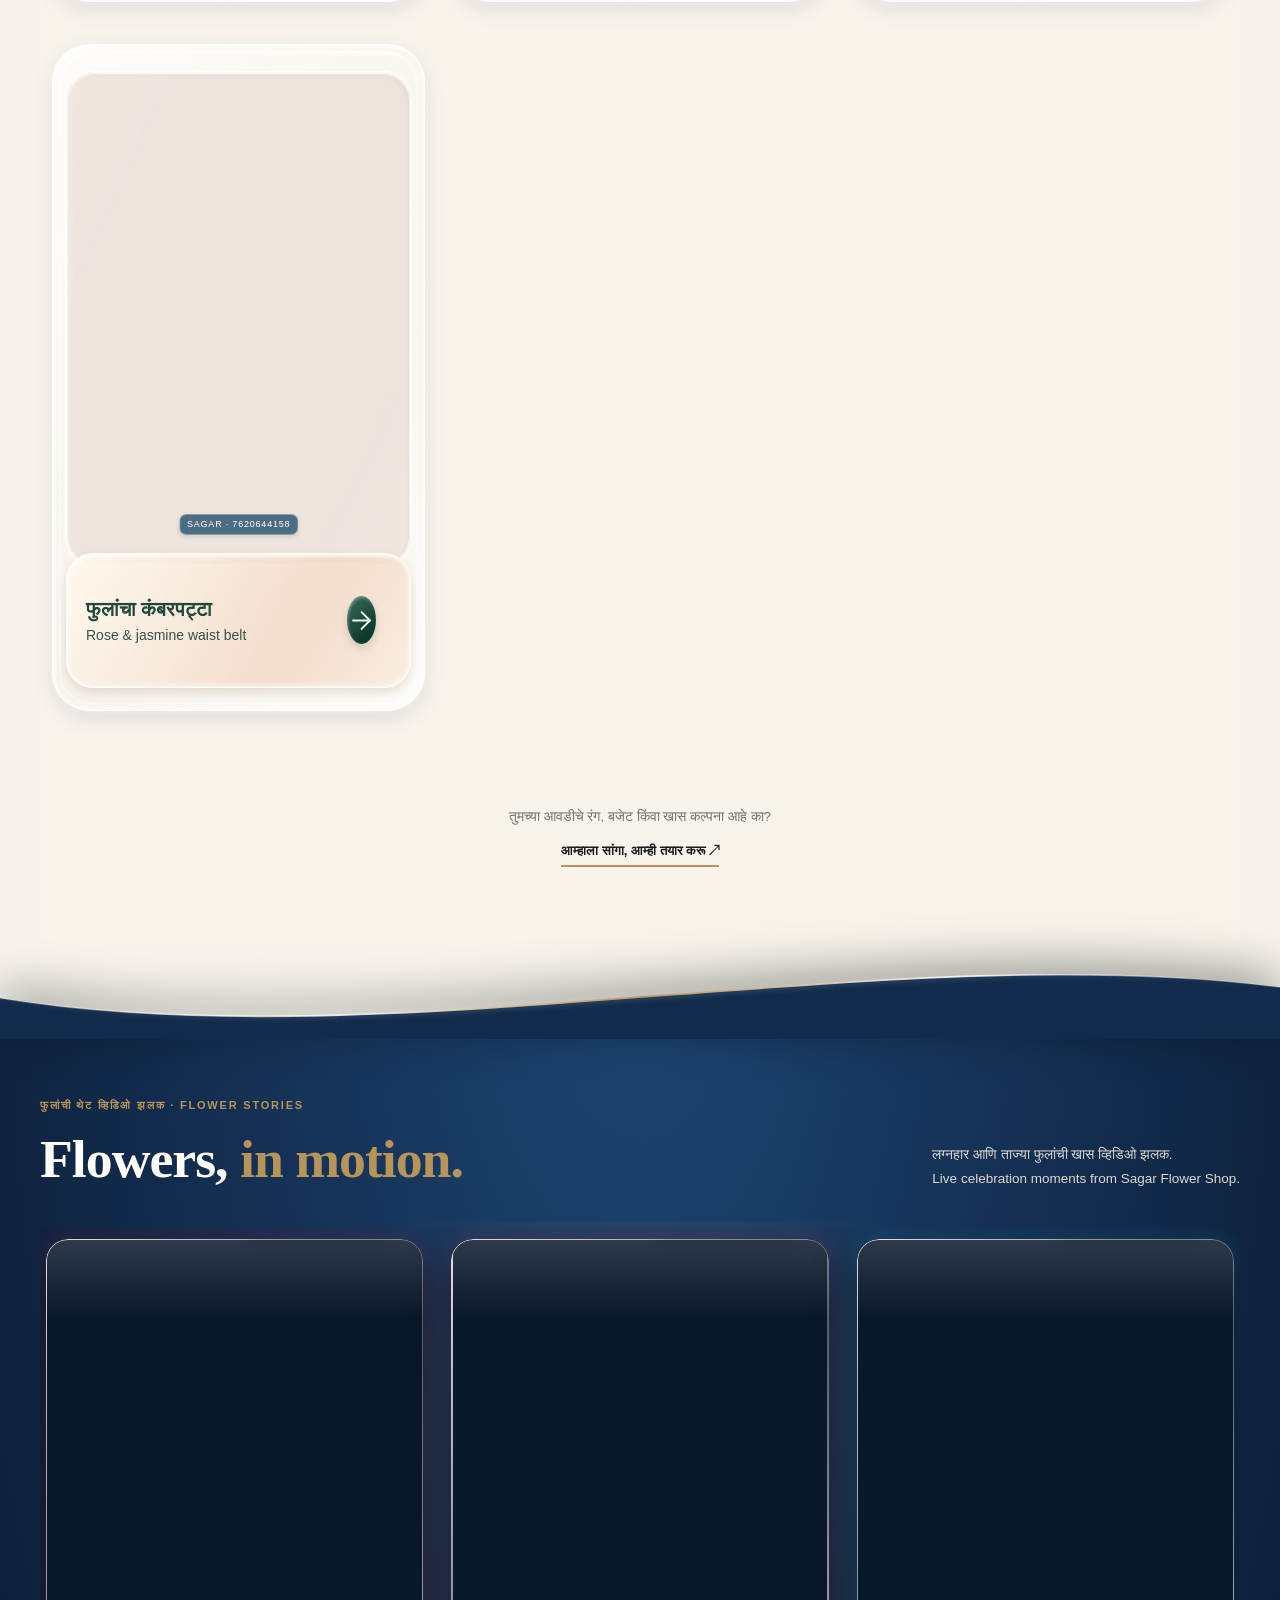
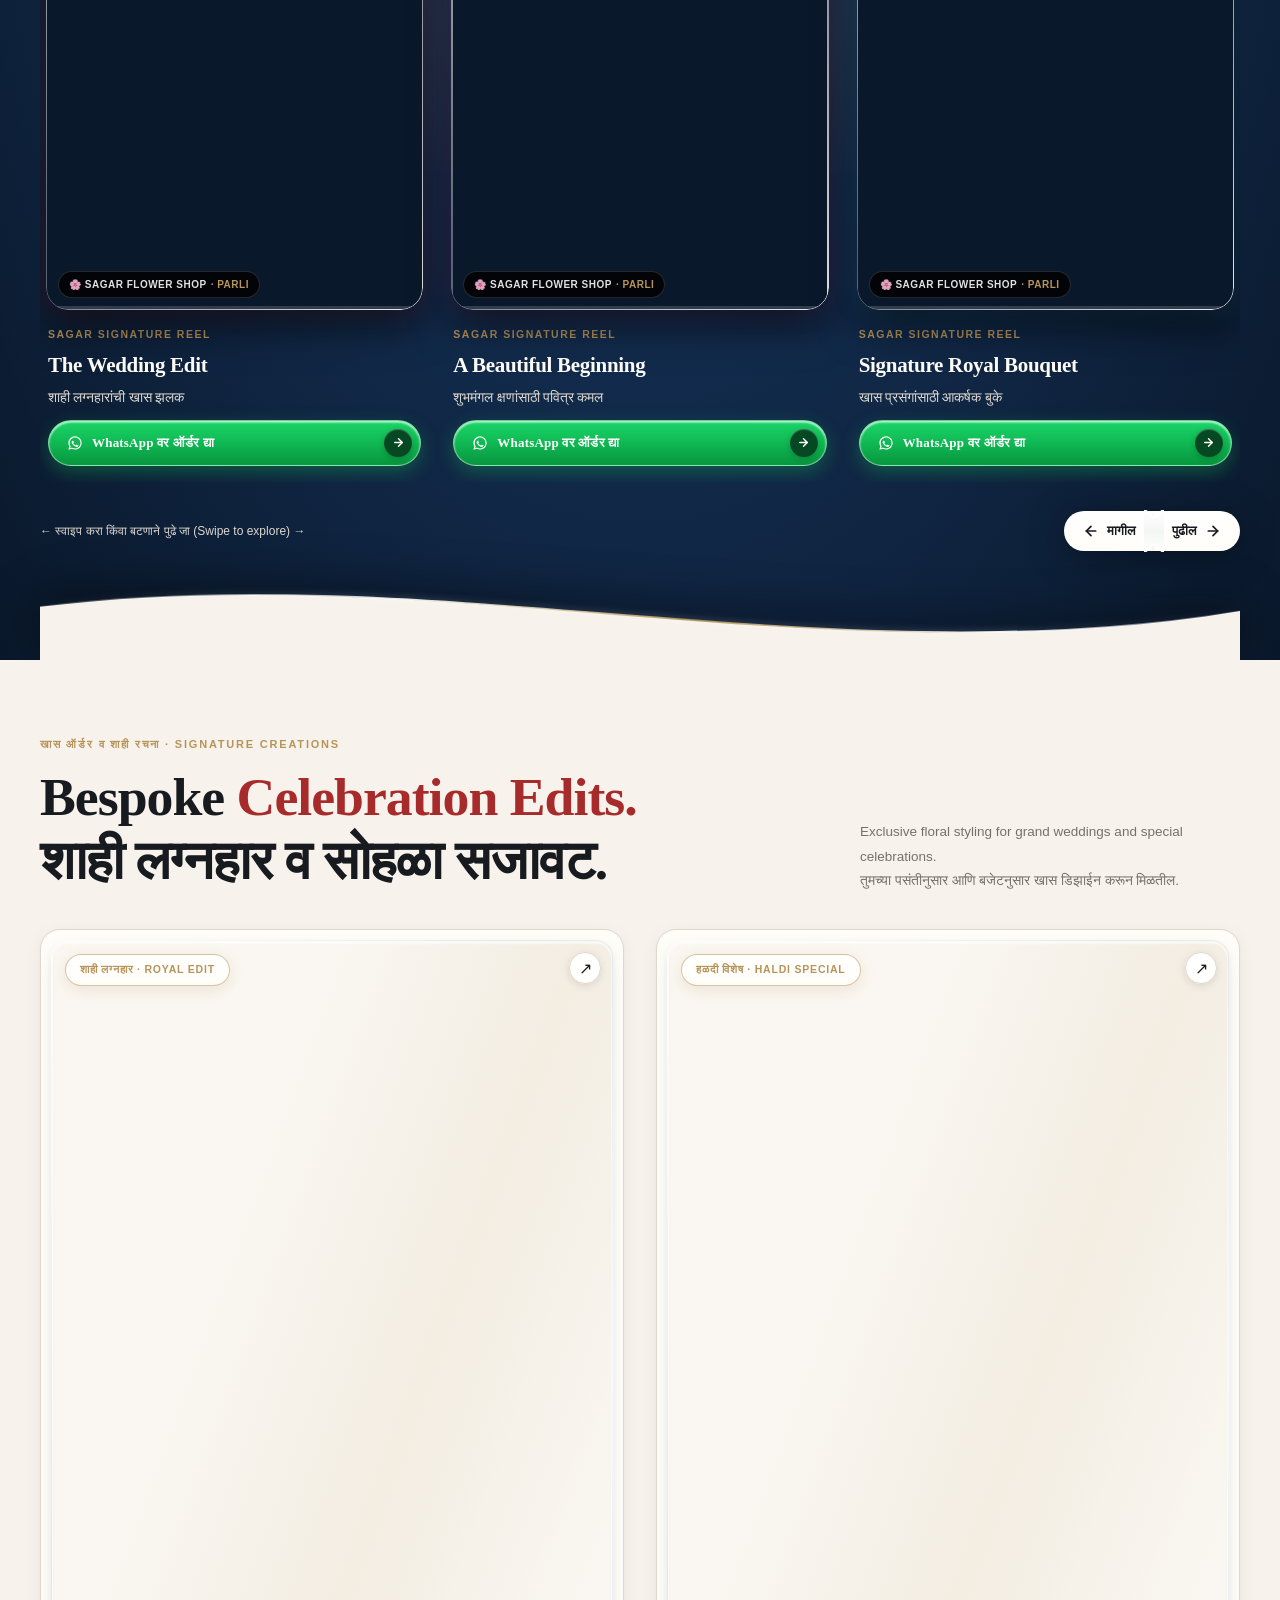
==== commit 9a8e8760: "Add Grand Celebration vehicle garland showcase carousel" ====
--- a/index.html
+++ b/index.html
@@ -400,6 +400,156 @@
   <button class="hero-pause" id="heroPauseBtn" type="button" aria-pressed="false">Pause slideshow</button>
 </section>
 
+<!-- Grand Celebration & Vehicle Décor Carousel Showcase -->
+<section class="veh-grand-section" id="grand-celebration" aria-label="Grand Celebration & Vehicle Floral Décor Showcase" aria-roledescription="carousel">
+  <div class="wrap">
+    <!-- Section Header -->
+    <div class="veh-header">
+      <div class="veh-header-main">
+        <span class="veh-eyebrow">
+          <span class="veh-eyebrow-badge">GRAND ARRIVALS</span>
+          <span>✦ भव्य लग्न व स्वागत गाडी पुष्पहार</span>
+        </span>
+        <h2 class="veh-title">Grand Celebration <em>&amp; Garlands</em></h2>
+      </div>
+      <p class="veh-header-desc">
+        लग्नाची गाडी, व्हीआयपी स्वागत व विशेष उत्सवासाठी खास तयार केलेले शाही पुष्पहार. १००% ताजी फुले आणि परळीतील उत्कृष्ट कारागिरी.
+      </p>
+    </div>
+
+    <!-- Carousel Container -->
+    <div class="veh-carousel-shell">
+      <!-- Navigation Arrows -->
+      <button class="veh-nav-btn veh-prev" id="vehPrevBtn" type="button" aria-label="मागील स्लाईड · Previous vehicle decoration" title="Previous">
+        <svg viewBox="0 0 24 24" width="22" height="22" fill="none" stroke="currentColor" stroke-width="2.5" stroke-linecap="round" stroke-linejoin="round" aria-hidden="true">
+          <polyline points="15 18 9 12 15 6"></polyline>
+        </svg>
+      </button>
+
+      <button class="veh-nav-btn veh-next" id="vehNextBtn" type="button" aria-label="पुढील स्लाईड · Next vehicle decoration" title="Next">
+        <svg viewBox="0 0 24 24" width="22" height="22" fill="none" stroke="currentColor" stroke-width="2.5" stroke-linecap="round" stroke-linejoin="round" aria-hidden="true">
+          <polyline points="9 18 15 12 9 6"></polyline>
+        </svg>
+      </button>
+
+      <!-- Slides Viewport -->
+      <div class="veh-viewport" id="vehViewport" tabindex="0" aria-live="polite">
+        <!-- Slide 1: Black SUV Grand Garland -->
+        <article class="veh-slide is-active" data-veh-slide="0" aria-label="1 of 2: Royal SUV Grand Garland">
+          <div class="veh-stage">
+            <!-- Background Vertical Translucent Glossy Typography (Behind the Car) -->
+            <div class="veh-backdrop-text-wrap" aria-hidden="true">
+              <div class="veh-vert-text veh-vert-left">
+                <span class="veh-vert-pill">GRAND CELEBRATION</span>
+              </div>
+              <div class="veh-vert-center-watermark">
+                <span>GRAND CELEBRATION</span>
+                <span>GRAND GARLAND</span>
+              </div>
+              <div class="veh-vert-text veh-vert-right">
+                <span class="veh-vert-pill">GRAND GARLAND</span>
+              </div>
+            </div>
+
+            <!-- Vehicle Visual Stage (Centered Transparent Car) -->
+            <div class="veh-car-stage">
+              <div class="veh-car-float-box">
+                <img class="veh-car-image" src="assets/images/decor/vehdec1.png" alt="Royal Black SUV Celebration Floral Garland · सागर फूल सेंटर परळी" width="1145" height="1374" loading="eager" decoding="async">
+              </div>
+              <div class="veh-car-shadow" aria-hidden="true"></div>
+            </div>
+          </div>
+
+          <!-- Slide Detail Overlay / Meta Card -->
+          <div class="veh-slide-meta">
+            <div class="veh-meta-badge">
+              <span class="veh-badge-dot"></span>
+              <span>ROYAL IMPERIAL EDIT · राजेशाही पुष्पहार</span>
+            </div>
+            <h3 class="veh-meta-title">शाही गुलाब व झेंडू गाडी पुष्पहार</h3>
+            <p class="veh-meta-subtitle">Imperial Rose &amp; Marigold Bonnet Garland</p>
+            <p class="veh-meta-text">
+              गाडीच्या दर्शनी भागासाठी नक्षीदार मोगरा-गुलाब हार, आकर्षक फिनिशिंग आणि मजबूत बांधणीसह.
+            </p>
+            <div class="veh-meta-actions">
+              <a class="veh-btn-order" href="https://wa.me/917620644158?text=%E0%A4%A8%E0%A4%AE%E0%A4%B8%E0%A5%8D%E0%A4%95%E0%A4%BE%E0%A4%B0%21%20%E0%A4%AE%E0%A4%B2%E0%A4%BE%20%E0%A4%B2%E0%A4%97%E0%A5%8D%E0%A4%A8%20%E0%A4%97%E0%A4%BE%E0%A4%A1%E0%A5%80%20%E0%A4%B8%E0%A4%9C%E0%A4%BE%E0%A4%B5%E0%A4%9F%E0%A5%80%E0%A4%AC%E0%A4%A6%E0%A5%8D%E0%A4%A6%E0%A4%B2%20%28Black%20SUV%20Grand%20Garland%29%20%E0%A4%AE%E0%A4%BE%E0%A4%B9%E0%A4%BF%E0%A4%A4%E0%A5%80%20%E0%A4%B9%E0%A4%B5%E0%A5%80%20%E0%A4%86%E0%A4%B9%E0%A5%87." target="_blank" rel="noopener noreferrer">
+                <svg class="veh-wa-icon" viewBox="0 0 24 24" width="18" height="18" fill="currentColor" aria-hidden="true"><path d="M12.04 2c-5.46 0-9.91 4.45-9.91 9.91 0 1.75.46 3.45 1.32 4.95L2.05 22l5.25-1.38c1.45.79 3.08 1.21 4.74 1.21 5.46 0 9.91-4.45 9.91-9.91 0-2.65-1.03-5.14-2.9-7.01A9.82 9.82 0 0 0 12.04 2zm.01 1.67c4.54 0 8.24 3.7 8.24 8.24 0 2.2-.86 4.28-2.42 5.84a8.18 8.18 0 0 1-5.82 2.41c-1.42 0-2.82-.37-4.06-1.07l-.29-.17-3.02.79.81-2.94-.19-.3a8.21 8.21 0 0 1-1.26-4.56c0-4.54 3.7-8.24 8.24-8.24zm4.51 11.64c-.25-.13-1.47-.72-1.7-.81-.23-.08-.39-.13-.56.13-.17.25-.64.81-.79.97-.14.17-.29.19-.54.06-.25-.13-1.06-.39-2.02-1.24-.75-.67-1.25-1.49-1.4-1.74-.14-.25-.02-.39.11-.51.11-.11.25-.29.37-.44.13-.14.17-.25.25-.42.08-.17.04-.31-.02-.44-.06-.13-.56-1.35-.77-1.85-.2-.49-.41-.42-.56-.43l-.48-.01c-.17 0-.44.06-.67.31-.23.25-.88.86-.88 2.1 0 1.24.9 2.44 1.03 2.61.13.17 1.78 2.72 4.31 3.81.6.26 1.07.42 1.44.53.61.2 1.16.17 1.6-.1.49-.3 1.47-1.2 1.68-1.75.2-.55.2-1.02.14-1.12-.06-.1-.23-.16-.48-.28z"/></svg>
+                <span>गाडीसाठी ऑर्डर करा · WhatsApp</span>
+                <span class="veh-arrow" aria-hidden="true">→</span>
+              </a>
+              <a class="veh-btn-view" href="#collection" data-filter="decor">
+                <span>सर्व डिझाईन्स पहा</span>
+              </a>
+            </div>
+          </div>
+        </article>
+
+        <!-- Slide 2: White Scorpio-N Grand Garland -->
+        <article class="veh-slide" data-veh-slide="1" aria-label="2 of 2: Scorpio-N Celebration Garland">
+          <div class="veh-stage">
+            <!-- Background Vertical Translucent Glossy Typography (Behind the Car) -->
+            <div class="veh-backdrop-text-wrap" aria-hidden="true">
+              <div class="veh-vert-text veh-vert-left">
+                <span class="veh-vert-pill">GRAND CELEBRATION</span>
+              </div>
+              <div class="veh-vert-center-watermark">
+                <span>GRAND CELEBRATION</span>
+                <span>GRAND GARLAND</span>
+              </div>
+              <div class="veh-vert-text veh-vert-right">
+                <span class="veh-vert-pill">GRAND GARLAND</span>
+              </div>
+            </div>
+
+            <!-- Vehicle Visual Stage (Centered Transparent Car) -->
+            <div class="veh-car-stage">
+              <div class="veh-car-float-box">
+                <img class="veh-car-image" src="assets/images/decor/vehdec2.png" alt="Scorpio-N Grand Celebration Marigold Garland · सागर फूल सेंटर परळी" width="1145" height="1374" loading="eager" decoding="async">
+              </div>
+              <div class="veh-car-shadow" aria-hidden="true"></div>
+            </div>
+          </div>
+
+          <!-- Slide Detail Overlay / Meta Card -->
+          <div class="veh-slide-meta">
+            <div class="veh-meta-badge">
+              <span class="veh-badge-dot"></span>
+              <span>SCORPIO-N CELEBRATION · शुभ स्वागत पुष्पहार</span>
+            </div>
+            <h3 class="veh-meta-title">भव्य झेंडू व लाल गुलाब स्वागत हार</h3>
+            <p class="veh-meta-subtitle">Scorpio-N Grand Festive Garland</p>
+            <p class="veh-meta-text">
+              टवटवीत पिवळा-केसरी झेंडू, शुभ्र मोगरा व गुलाबांची भरगच्च माळ, शुभ कार्याची दिमाखदार सुरुवात.
+            </p>
+            <div class="veh-meta-actions">
+              <a class="veh-btn-order" href="https://wa.me/917620644158?text=%E0%A4%A8%E0%A4%AE%E0%A4%B8%E0%A5%8D%E0%A4%95%E0%A4%BE%E0%A4%B0%21%20%E0%A4%AE%E0%A4%B2%E0%A4%BE%20%E0%A4%B2%E0%A4%97%E0%A5%8D%E0%A4%A8%20%E0%A4%97%E0%A4%BE%E0%A4%A1%E0%A5%80%20%E0%A4%B8%E0%A4%9C%E0%A4%BE%E0%A4%B5%E0%A4%9F%E0%A5%80%E0%A4%AC%E0%A4%A6%E0%A5%8D%E0%A4%A6%E0%A4%B2%20%28Scorpio-N%20Grand%20Garland%29%20%E0%A4%AE%E0%A4%BE%E0%A4%B9%E0%A4%BF%E0%A4%A4%E0%A5%80%20%E0%A4%B9%E0%A4%B5%E0%A5%80%20%E0%A4%86%E0%A4%B9%E0%A5%87." target="_blank" rel="noopener noreferrer">
+                <svg class="veh-wa-icon" viewBox="0 0 24 24" width="18" height="18" fill="currentColor" aria-hidden="true"><path d="M12.04 2c-5.46 0-9.91 4.45-9.91 9.91 0 1.75.46 3.45 1.32 4.95L2.05 22l5.25-1.38c1.45.79 3.08 1.21 4.74 1.21 5.46 0 9.91-4.45 9.91-9.91 0-2.65-1.03-5.14-2.9-7.01A9.82 9.82 0 0 0 12.04 2zm.01 1.67c4.54 0 8.24 3.7 8.24 8.24 0 2.2-.86 4.28-2.42 5.84a8.18 8.18 0 0 1-5.82 2.41c-1.42 0-2.82-.37-4.06-1.07l-.29-.17-3.02.79.81-2.94-.19-.3a8.21 8.21 0 0 1-1.26-4.56c0-4.54 3.7-8.24 8.24-8.24zm4.51 11.64c-.25-.13-1.47-.72-1.7-.81-.23-.08-.39-.13-.56.13-.17.25-.64.81-.79.97-.14.17-.29.19-.54.06-.25-.13-1.06-.39-2.02-1.24-.75-.67-1.25-1.49-1.4-1.74-.14-.25-.02-.39.11-.51.11-.11.25-.29.37-.44.13-.14.17-.25.25-.42.08-.17.04-.31-.02-.44-.06-.13-.56-1.35-.77-1.85-.2-.49-.41-.42-.56-.43l-.48-.01c-.17 0-.44.06-.67.31-.23.25-.88.86-.88 2.1 0 1.24.9 2.44 1.03 2.61.13.17 1.78 2.72 4.31 3.81.6.26 1.07.42 1.44.53.61.2 1.16.17 1.6-.1.49-.3 1.47-1.2 1.68-1.75.2-.55.2-1.02.14-1.12-.06-.1-.23-.16-.48-.28z"/></svg>
+                <span>गाडीसाठी ऑर्डर करा · WhatsApp</span>
+                <span class="veh-arrow" aria-hidden="true">→</span>
+              </a>
+              <a class="veh-btn-view" href="#collection" data-filter="decor">
+                <span>सर्व डिझाईन्स पहा</span>
+              </a>
+            </div>
+          </div>
+        </article>
+      </div>
+
+      <!-- Pagination Tabs / Indicators -->
+      <div class="veh-pagination-wrap" role="tablist" aria-label="Vehicle Decor Slides">
+        <button class="veh-pill-btn is-active" type="button" role="tab" aria-selected="true" data-veh-to="0">
+          <span class="veh-pill-indicator"></span>
+          <span class="veh-pill-text">01 · Royal SUV Garland</span>
+        </button>
+        <button class="veh-pill-btn" type="button" role="tab" aria-selected="false" data-veh-to="1">
+          <span class="veh-pill-indicator"></span>
+          <span class="veh-pill-text">02 · Scorpio-N Celebration</span>
+        </button>
+      </div>
+    </div>
+  </div>
+</section>
+
 <!-- Express Delivery in Parli Highlight Banner (Cleanly Positioned below Hero) -->
 <aside class="hero-live-delivery-banner" aria-label="Sagar Express Delivery">
   <div class="delivery-banner-card">
--- a/styles.css
+++ b/styles.css
@@ -5043,3 +5043,583 @@
 @media (prefers-reduced-motion: reduce) {
   .hero-slide[data-slide-index="0"] .hero-subject-wrapper { transform: none !important; }
 }
+
+/* ==========================================================================
+   GRAND CELEBRATION & VEHICLE DÉCOR CAROUSEL SHOWCASE
+   Ultra-smooth, flicker-free, pure transparent PNG presentation
+   Translucent glossy vertical typography behind cars
+   ========================================================================== */
+
+.veh-grand-section {
+  position: relative;
+  padding: 72px 0 80px;
+  background: linear-gradient(180deg, #F7F3EC 0%, #F1ECE2 50%, #FAF6F0 100%);
+  border-top: 1px solid rgba(214, 203, 189, 0.45);
+  border-bottom: 1px solid rgba(214, 203, 189, 0.45);
+  overflow: hidden;
+}
+
+.veh-grand-section::before {
+  content: '';
+  position: absolute;
+  top: 18%;
+  left: 50%;
+  transform: translateX(-50%);
+  width: min(1000px, 92vw);
+  height: 520px;
+  background: radial-gradient(ellipse at center, rgba(212, 175, 55, 0.09) 0%, rgba(24, 58, 99, 0.035) 45%, transparent 75%);
+  border-radius: 50%;
+  pointer-events: none;
+  z-index: 0;
+}
+
+.veh-header {
+  position: relative;
+  z-index: 2;
+  display: flex;
+  justify-content: space-between;
+  align-items: flex-end;
+  gap: 32px;
+  margin-bottom: 34px;
+  flex-wrap: wrap;
+}
+
+.veh-header-main {
+  max-width: 620px;
+}
+
+.veh-eyebrow {
+  display: inline-flex;
+  align-items: center;
+  gap: 10px;
+  font-size: 11.5px;
+  font-weight: 700;
+  letter-spacing: 2px;
+  color: var(--forest);
+  margin-bottom: 12px;
+}
+
+.veh-eyebrow-badge {
+  display: inline-block;
+  background: var(--forest);
+  color: #ffffff;
+  padding: 4px 10px;
+  border-radius: 9999px;
+  font-size: 10px;
+  letter-spacing: 1.5px;
+  font-weight: 800;
+}
+
+.veh-title {
+  font-family: 'Noto Serif Devanagari', Georgia, serif;
+  font-size: clamp(32px, 4vw, 50px);
+  line-height: 1.15;
+  color: var(--ink);
+  letter-spacing: -0.5px;
+  margin: 0;
+}
+
+.veh-title em {
+  color: var(--gold);
+  font-style: italic;
+  font-weight: 400;
+}
+
+.veh-header-desc {
+  max-width: 440px;
+  font-size: 14.5px;
+  line-height: 1.65;
+  color: var(--muted);
+  margin: 0;
+}
+
+/* Carousel Container Shell */
+.veh-carousel-shell {
+  position: relative;
+  width: 100%;
+  z-index: 2;
+}
+
+/* Viewport with Glassmorphism Showcase Card */
+.veh-viewport {
+  position: relative;
+  display: grid;
+  grid-template-areas: "slide";
+  align-items: center;
+  justify-items: center;
+  min-height: 640px;
+  border-radius: 28px;
+  overflow: hidden;
+  background: linear-gradient(160deg, rgba(255, 255, 255, 0.78) 0%, rgba(246, 240, 230, 0.48) 100%);
+  border: 1px solid rgba(255, 255, 255, 0.9);
+  box-shadow: 0 24px 60px -15px rgba(24, 58, 99, 0.09), inset 0 2px 4px rgba(255, 255, 255, 0.95);
+  backdrop-filter: blur(18px);
+  -webkit-backdrop-filter: blur(18px);
+}
+
+/* Slides stacked in identical grid slot for flicker-free transitions */
+.veh-slide {
+  grid-area: slide;
+  width: 100%;
+  height: 100%;
+  display: flex;
+  flex-direction: column;
+  align-items: center;
+  justify-content: space-between;
+  padding: 36px 28px 28px;
+  opacity: 0;
+  visibility: hidden;
+  transform: translate3d(36px, 0, 0) scale(0.97);
+  transition: opacity 0.65s cubic-bezier(0.22, 1, 0.36, 1),
+              transform 0.65s cubic-bezier(0.22, 1, 0.36, 1),
+              visibility 0.65s;
+  pointer-events: none;
+  will-change: transform, opacity;
+  backface-visibility: hidden;
+  -webkit-backface-visibility: hidden;
+}
+
+.veh-slide.is-active {
+  opacity: 1;
+  visibility: visible;
+  transform: translate3d(0, 0, 0) scale(1);
+  pointer-events: auto;
+}
+
+/* Visual Stage */
+.veh-stage {
+  position: relative;
+  width: 100%;
+  flex: 1;
+  display: flex;
+  align-items: center;
+  justify-content: center;
+  min-height: 440px;
+  perspective: 1200px;
+}
+
+/* Translucent Glossy Vertical Typography Layer Behind Cars */
+.veh-backdrop-text-wrap {
+  position: absolute;
+  inset: 0;
+  z-index: 1;
+  pointer-events: none;
+  display: flex;
+  align-items: center;
+  justify-content: space-between;
+  padding-inline: clamp(14px, 4vw, 56px);
+  user-select: none;
+}
+
+.veh-vert-text {
+  display: flex;
+  align-items: center;
+  justify-content: center;
+  writing-mode: vertical-rl;
+  text-orientation: mixed;
+  z-index: 1;
+}
+
+.veh-vert-pill {
+  position: relative;
+  overflow: hidden;
+  display: inline-flex;
+  align-items: center;
+  justify-content: center;
+  padding: clamp(24px, 3.8vw, 46px) clamp(10px, 1.3vw, 16px);
+  font-family: -apple-system, BlinkMacSystemFont, 'Segoe UI', Roboto, sans-serif;
+  font-size: clamp(11.5px, 1.35vw, 15.5px);
+  font-weight: 800;
+  letter-spacing: 0.36em;
+  text-transform: uppercase;
+  border-radius: 9999px;
+  background: linear-gradient(180deg, rgba(255, 255, 255, 0.38) 0%, rgba(255, 255, 255, 0.10) 50%, rgba(255, 255, 255, 0.32) 100%);
+  backdrop-filter: blur(18px) saturate(180%);
+  -webkit-backdrop-filter: blur(18px) saturate(180%);
+  border: 1.5px solid rgba(255, 255, 255, 0.7);
+  box-shadow: 0 16px 36px -6px rgba(24, 58, 99, 0.12),
+              inset 0 2px 3px rgba(255, 255, 255, 0.95),
+              inset 0 -2px 3px rgba(0, 0, 0, 0.04);
+  color: #102742;
+  text-shadow: 0 1px 2px rgba(255, 255, 255, 0.9), 0 0 16px rgba(255, 255, 255, 0.6);
+  filter: drop-shadow(0 2px 6px rgba(24, 58, 99, 0.14));
+}
+
+.veh-vert-pill::before {
+  content: '';
+  position: absolute;
+  top: 0;
+  left: 0;
+  right: 0;
+  height: 40%;
+  background: linear-gradient(180deg, rgba(255, 255, 255, 0.75) 0%, rgba(255, 255, 255, 0) 100%);
+  border-radius: 9999px 9999px 0 0;
+  pointer-events: none;
+}
+
+/* Translucent vertical watermark spanning behind car */
+.veh-vert-center-watermark {
+  position: absolute;
+  left: 50%;
+  top: 50%;
+  transform: translate(-50%, -50%);
+  display: flex;
+  gap: clamp(80px, 15vw, 240px);
+  font-size: clamp(38px, 7vw, 86px);
+  font-weight: 900;
+  font-family: -apple-system, BlinkMacSystemFont, sans-serif;
+  letter-spacing: 0.22em;
+  text-transform: uppercase;
+  writing-mode: vertical-rl;
+  text-orientation: mixed;
+  color: rgba(24, 58, 99, 0.045);
+  -webkit-text-stroke: 1px rgba(24, 58, 99, 0.07);
+  user-select: none;
+  pointer-events: none;
+  z-index: 1;
+  white-space: nowrap;
+}
+
+/* Car Stage & Images (Transparent PNG - No background added) */
+.veh-car-stage {
+  position: relative;
+  z-index: 3;
+  display: flex;
+  flex-direction: column;
+  align-items: center;
+  justify-content: center;
+  width: 100%;
+  max-width: 560px;
+  margin-inline: auto;
+  background: transparent !important;
+}
+
+.veh-car-float-box {
+  position: relative;
+  width: 100%;
+  display: flex;
+  align-items: center;
+  justify-content: center;
+  background: transparent !important;
+  animation: vehCarFloat 6s ease-in-out infinite alternate;
+  will-change: transform;
+}
+
+.veh-car-image {
+  display: block;
+  width: auto;
+  max-width: 90%;
+  height: auto;
+  max-height: 440px;
+  object-fit: contain;
+  background: transparent !important;
+  border: none !important;
+  box-shadow: none !important;
+  filter: drop-shadow(0 24px 34px rgba(16, 26, 40, 0.22));
+  user-select: none;
+  pointer-events: none;
+}
+
+.veh-car-shadow {
+  width: 72%;
+  max-width: 380px;
+  height: 26px;
+  margin-top: -12px;
+  background: radial-gradient(ellipse 65% 50% at 50% 50%, rgba(16, 26, 40, 0.3) 0%, rgba(16, 26, 40, 0.1) 45%, transparent 72%);
+  border-radius: 50%;
+  animation: vehShadowBreathe 6s ease-in-out infinite alternate;
+  pointer-events: none;
+}
+
+@keyframes vehCarFloat {
+  0% { transform: translateY(0); }
+  100% { transform: translateY(-9px); }
+}
+
+@keyframes vehShadowBreathe {
+  0% { transform: scale(1); opacity: 0.85; }
+  100% { transform: scale(0.92); opacity: 0.6; }
+}
+
+/* Slide Meta Card */
+.veh-slide-meta {
+  position: relative;
+  z-index: 5;
+  margin-top: 18px;
+  width: 100%;
+  max-width: 580px;
+  text-align: center;
+  display: flex;
+  flex-direction: column;
+  align-items: center;
+  background: rgba(255, 255, 255, 0.74);
+  backdrop-filter: blur(14px);
+  -webkit-backdrop-filter: blur(14px);
+  border: 1px solid rgba(255, 255, 255, 0.85);
+  border-radius: 20px;
+  padding: 18px 24px 20px;
+  box-shadow: 0 10px 28px -6px rgba(24, 58, 99, 0.07);
+}
+
+.veh-meta-badge {
+  display: inline-flex;
+  align-items: center;
+  gap: 7px;
+  font-size: 11px;
+  font-weight: 700;
+  letter-spacing: 1.6px;
+  color: var(--gold);
+  text-transform: uppercase;
+  margin-bottom: 6px;
+}
+
+.veh-badge-dot {
+  width: 7px;
+  height: 7px;
+  border-radius: 50%;
+  background: var(--gold);
+  box-shadow: 0 0 8px var(--gold);
+}
+
+.veh-meta-title {
+  font-family: 'Noto Serif Devanagari', Georgia, serif;
+  font-size: clamp(20px, 2.4vw, 25px);
+  font-weight: 600;
+  color: var(--ink);
+  margin: 0 0 3px;
+  line-height: 1.25;
+}
+
+.veh-meta-subtitle {
+  font-size: 13.5px;
+  font-weight: 600;
+  color: var(--forest);
+  margin: 0 0 6px;
+  letter-spacing: 0.4px;
+}
+
+.veh-meta-text {
+  font-size: 13.5px;
+  line-height: 1.55;
+  color: var(--muted);
+  margin: 0 0 16px;
+  max-width: 480px;
+}
+
+.veh-meta-actions {
+  display: flex;
+  align-items: center;
+  justify-content: center;
+  gap: 12px;
+  flex-wrap: wrap;
+  width: 100%;
+}
+
+.veh-btn-order {
+  display: inline-flex;
+  align-items: center;
+  justify-content: center;
+  gap: 9px;
+  min-height: 44px;
+  padding: 10px 22px;
+  border-radius: 9999px;
+  background: var(--wa, #25D366);
+  color: #ffffff;
+  font-size: 13.5px;
+  font-weight: 600;
+  text-decoration: none;
+  box-shadow: 0 6px 18px rgba(37, 211, 102, 0.35);
+  transition: transform 0.2s ease, box-shadow 0.2s ease, background-color 0.2s ease;
+}
+
+.veh-btn-order:hover {
+  background: var(--wa-dark, #1ea952);
+  transform: translateY(-2px);
+  box-shadow: 0 8px 24px rgba(37, 211, 102, 0.45);
+}
+
+.veh-wa-icon {
+  flex-shrink: 0;
+}
+
+.veh-arrow {
+  transition: transform 0.2s ease;
+}
+
+.veh-btn-order:hover .veh-arrow {
+  transform: translateX(3px);
+}
+
+.veh-btn-view {
+  display: inline-flex;
+  align-items: center;
+  justify-content: center;
+  min-height: 44px;
+  padding: 10px 20px;
+  border-radius: 9999px;
+  background: rgba(24, 58, 99, 0.07);
+  color: var(--forest);
+  font-size: 13px;
+  font-weight: 600;
+  text-decoration: none;
+  border: 1px solid rgba(24, 58, 99, 0.14);
+  transition: all 0.2s ease;
+}
+
+.veh-btn-view:hover {
+  background: var(--forest);
+  color: #ffffff;
+  border-color: var(--forest);
+}
+
+/* Nav Arrows */
+.veh-nav-btn {
+  position: absolute;
+  top: 45%;
+  transform: translateY(-50%);
+  z-index: 10;
+  width: 48px;
+  height: 48px;
+  border-radius: 50%;
+  border: 1px solid rgba(255, 255, 255, 0.95);
+  background: rgba(255, 255, 255, 0.85);
+  backdrop-filter: blur(12px);
+  -webkit-backdrop-filter: blur(12px);
+  color: var(--forest);
+  display: flex;
+  align-items: center;
+  justify-content: center;
+  box-shadow: 0 8px 24px rgba(24, 58, 99, 0.12);
+  cursor: pointer;
+  transition: transform 0.22s ease, background-color 0.22s ease, box-shadow 0.22s ease, color 0.22s ease;
+}
+
+.veh-nav-btn:hover {
+  transform: translateY(-50%) scale(1.1);
+  background: #ffffff;
+  color: var(--gold);
+  box-shadow: 0 10px 28px rgba(24, 58, 99, 0.18);
+}
+
+.veh-prev { left: 18px; }
+.veh-next { right: 18px; }
+
+/* Pagination Tabs / Indicators */
+.veh-pagination-wrap {
+  display: flex;
+  align-items: center;
+  justify-content: center;
+  gap: 12px;
+  margin-top: 22px;
+  flex-wrap: wrap;
+}
+
+.veh-pill-btn {
+  display: inline-flex;
+  align-items: center;
+  gap: 8px;
+  padding: 9px 18px;
+  border-radius: 9999px;
+  background: rgba(255, 255, 255, 0.65);
+  backdrop-filter: blur(10px);
+  -webkit-backdrop-filter: blur(10px);
+  border: 1px solid rgba(24, 58, 99, 0.12);
+  font-size: 12.5px;
+  font-weight: 600;
+  color: var(--muted);
+  cursor: pointer;
+  transition: all 0.25s ease;
+}
+
+.veh-pill-indicator {
+  width: 8px;
+  height: 8px;
+  border-radius: 50%;
+  background: #c5b8a5;
+  transition: all 0.25s ease;
+}
+
+.veh-pill-btn:hover {
+  background: rgba(255, 255, 255, 0.9);
+  color: var(--forest);
+  border-color: rgba(24, 58, 99, 0.25);
+}
+
+.veh-pill-btn.is-active {
+  background: #ffffff;
+  border-color: var(--gold);
+  color: var(--forest);
+  box-shadow: 0 6px 18px rgba(183, 148, 90, 0.18);
+}
+
+.veh-pill-btn.is-active .veh-pill-indicator {
+  background: var(--gold);
+  box-shadow: 0 0 8px var(--gold);
+  transform: scale(1.25);
+}
+
+/* Mobile & Tablet Responsiveness */
+@media (max-width: 768px) {
+  .veh-grand-section {
+    padding: 52px 0 60px;
+  }
+  .veh-viewport {
+    min-height: 520px;
+    border-radius: 22px;
+  }
+  .veh-slide {
+    padding: 24px 14px 20px;
+  }
+  .veh-stage {
+    min-height: 330px;
+  }
+  .veh-car-image {
+    max-height: 290px;
+    max-width: 86%;
+  }
+  .veh-car-shadow {
+    height: 20px;
+    margin-top: -10px;
+  }
+  .veh-vert-pill {
+    padding: 20px 8px;
+    font-size: 10.5px;
+    letter-spacing: 0.22em;
+  }
+  .veh-vert-center-watermark {
+    font-size: 36px;
+    gap: 70px;
+  }
+  .veh-nav-btn {
+    width: 38px;
+    height: 38px;
+  }
+  .veh-prev { left: 8px; }
+  .veh-next { right: 8px; }
+  .veh-slide-meta {
+    padding: 14px 16px 16px;
+    border-radius: 16px;
+    margin-top: 12px;
+  }
+  .veh-btn-order, .veh-btn-view {
+    min-height: 40px;
+    padding: 8px 16px;
+    font-size: 12.5px;
+    width: 100%;
+  }
+  .veh-pill-btn {
+    padding: 7px 14px;
+    font-size: 11.5px;
+  }
+}
+
+@media (prefers-reduced-motion: reduce) {
+  .veh-car-float-box,
+  .veh-car-shadow {
+    animation: none !important;
+  }
+  .veh-slide {
+    transition: opacity 0.3s ease !important;
+    transform: none !important;
+  }
+}
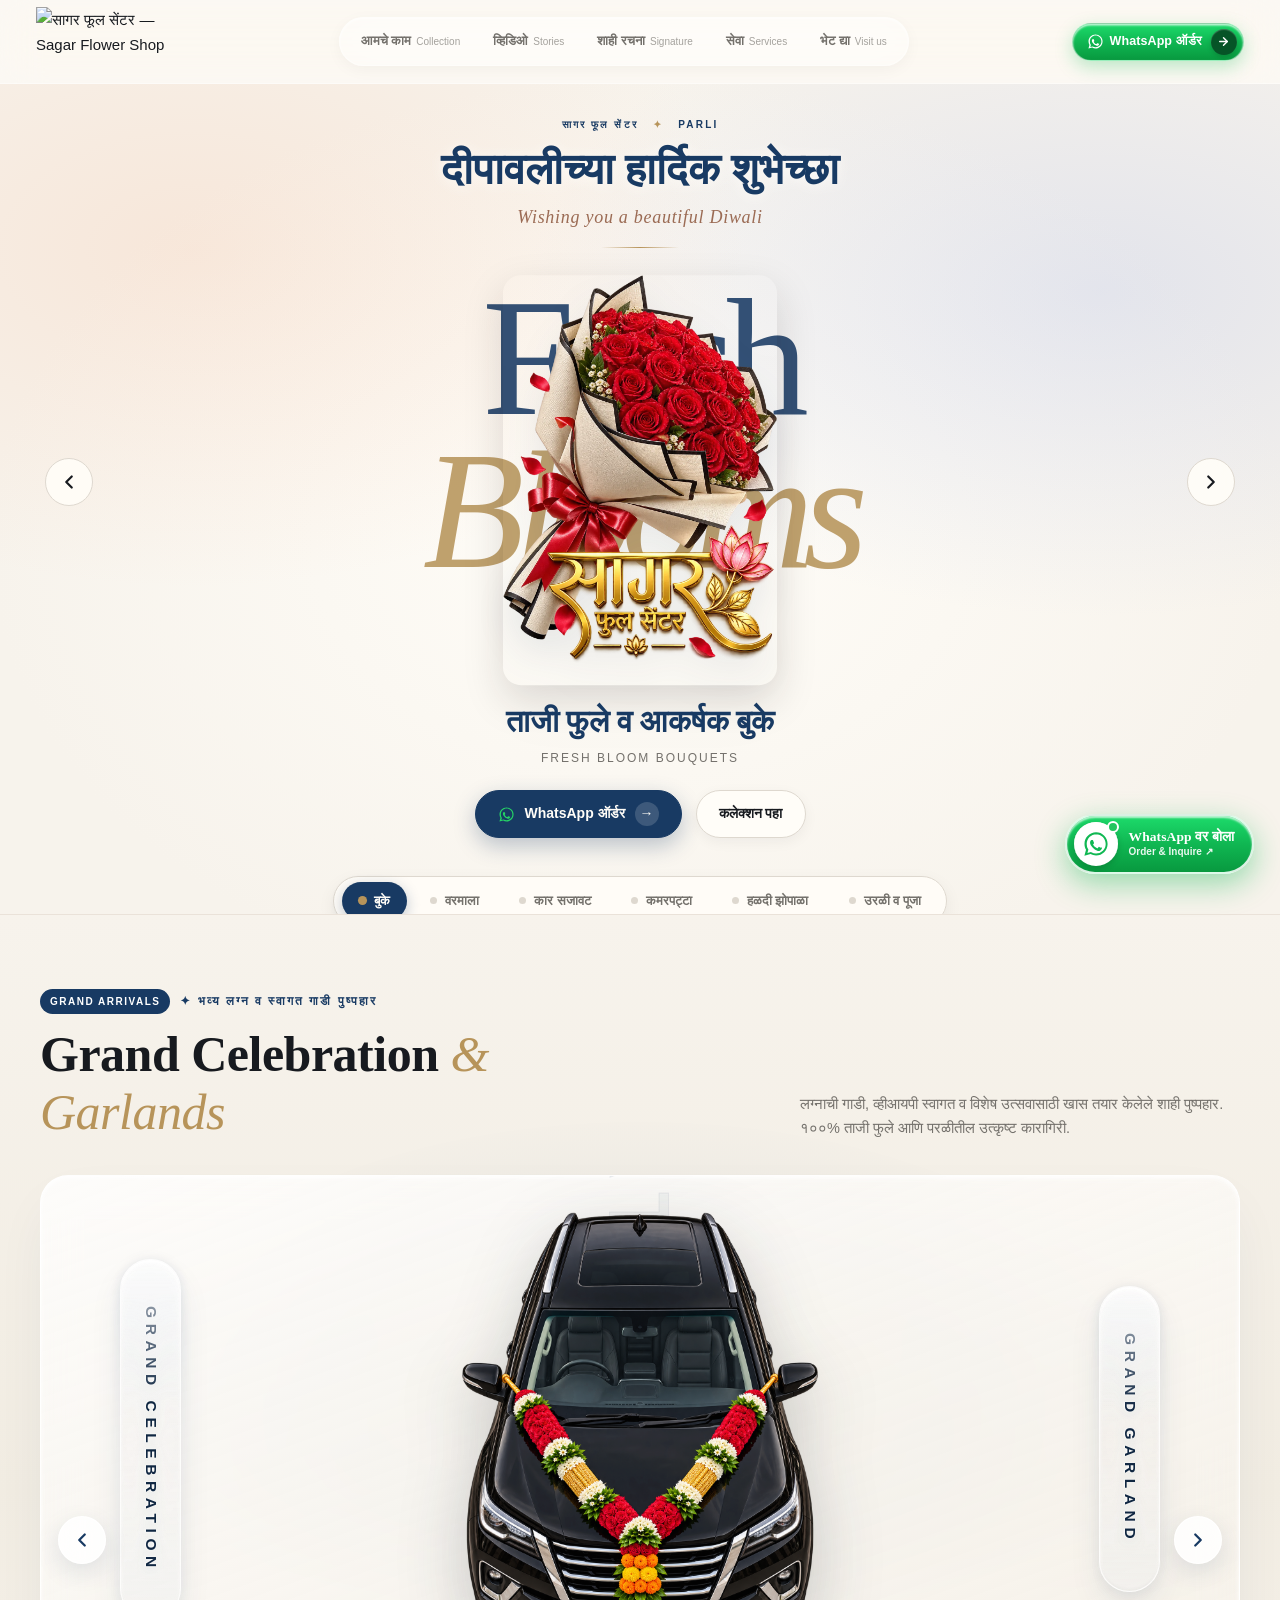
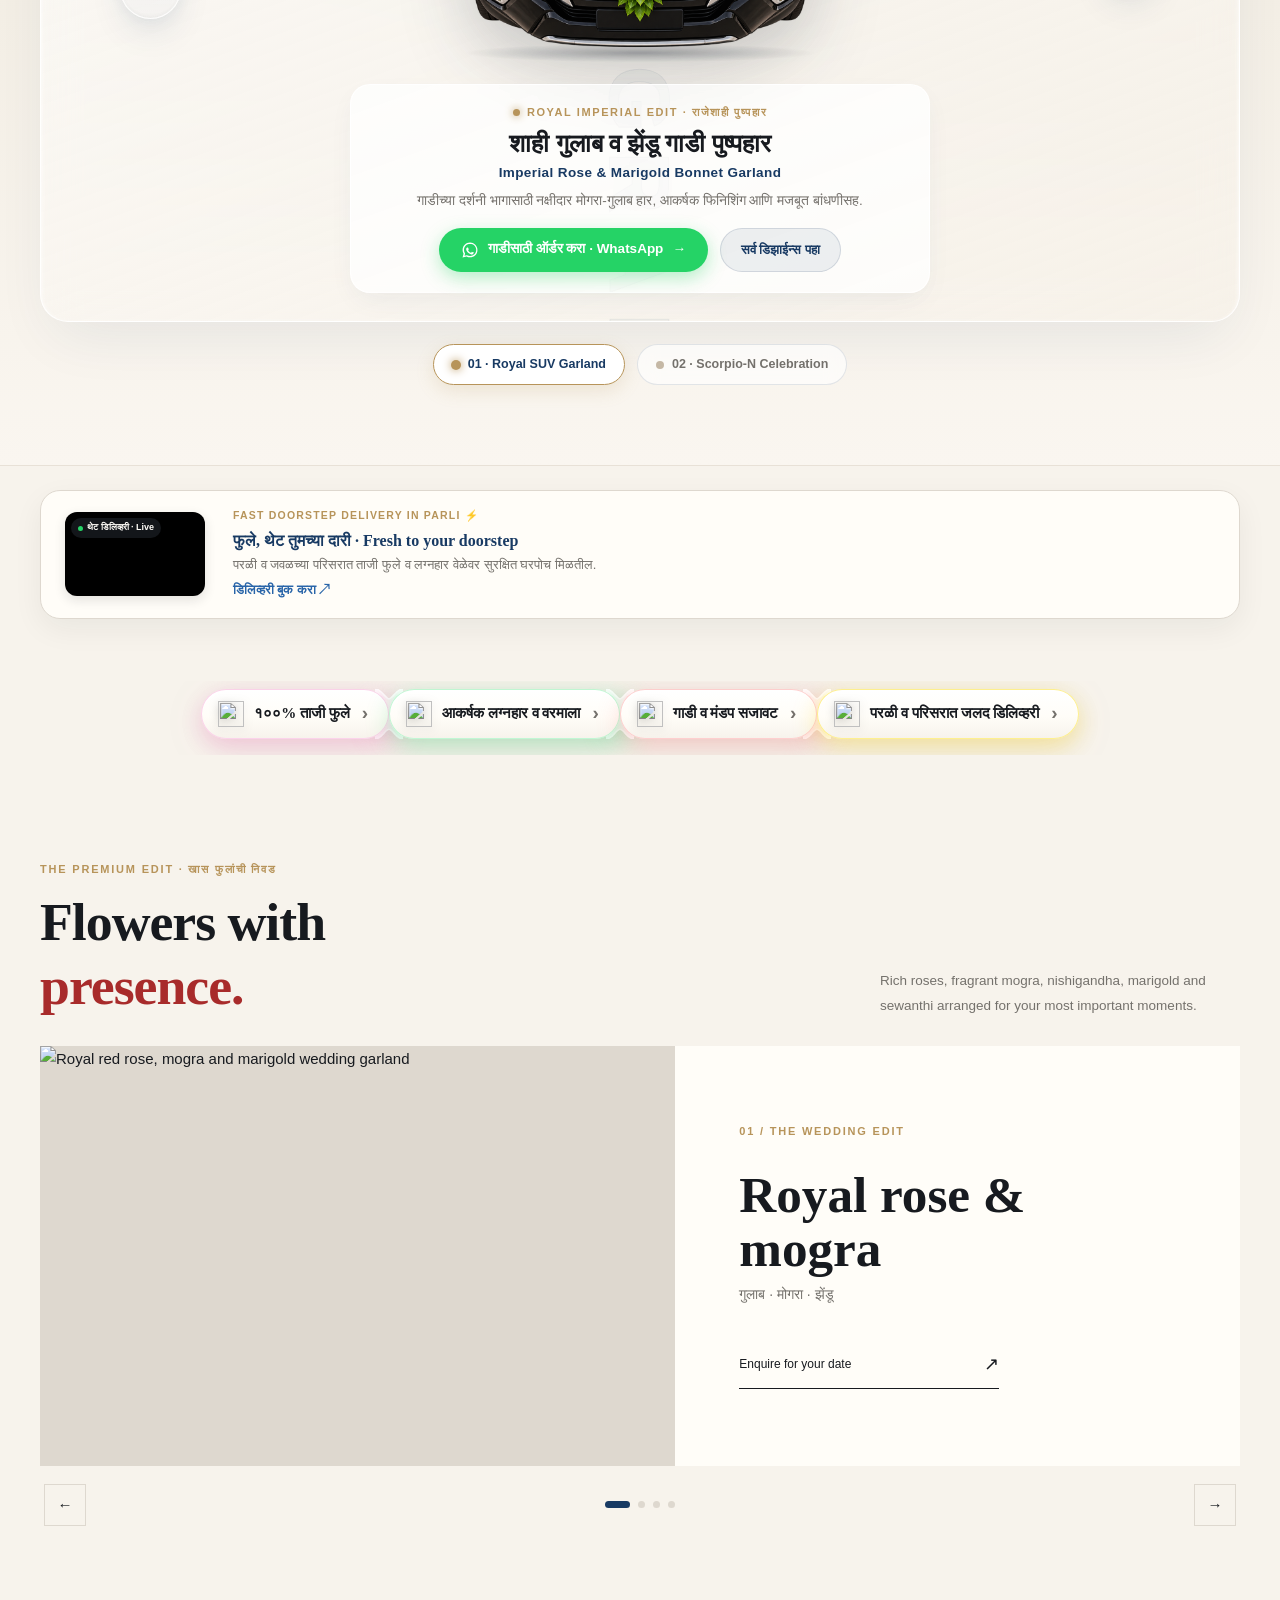
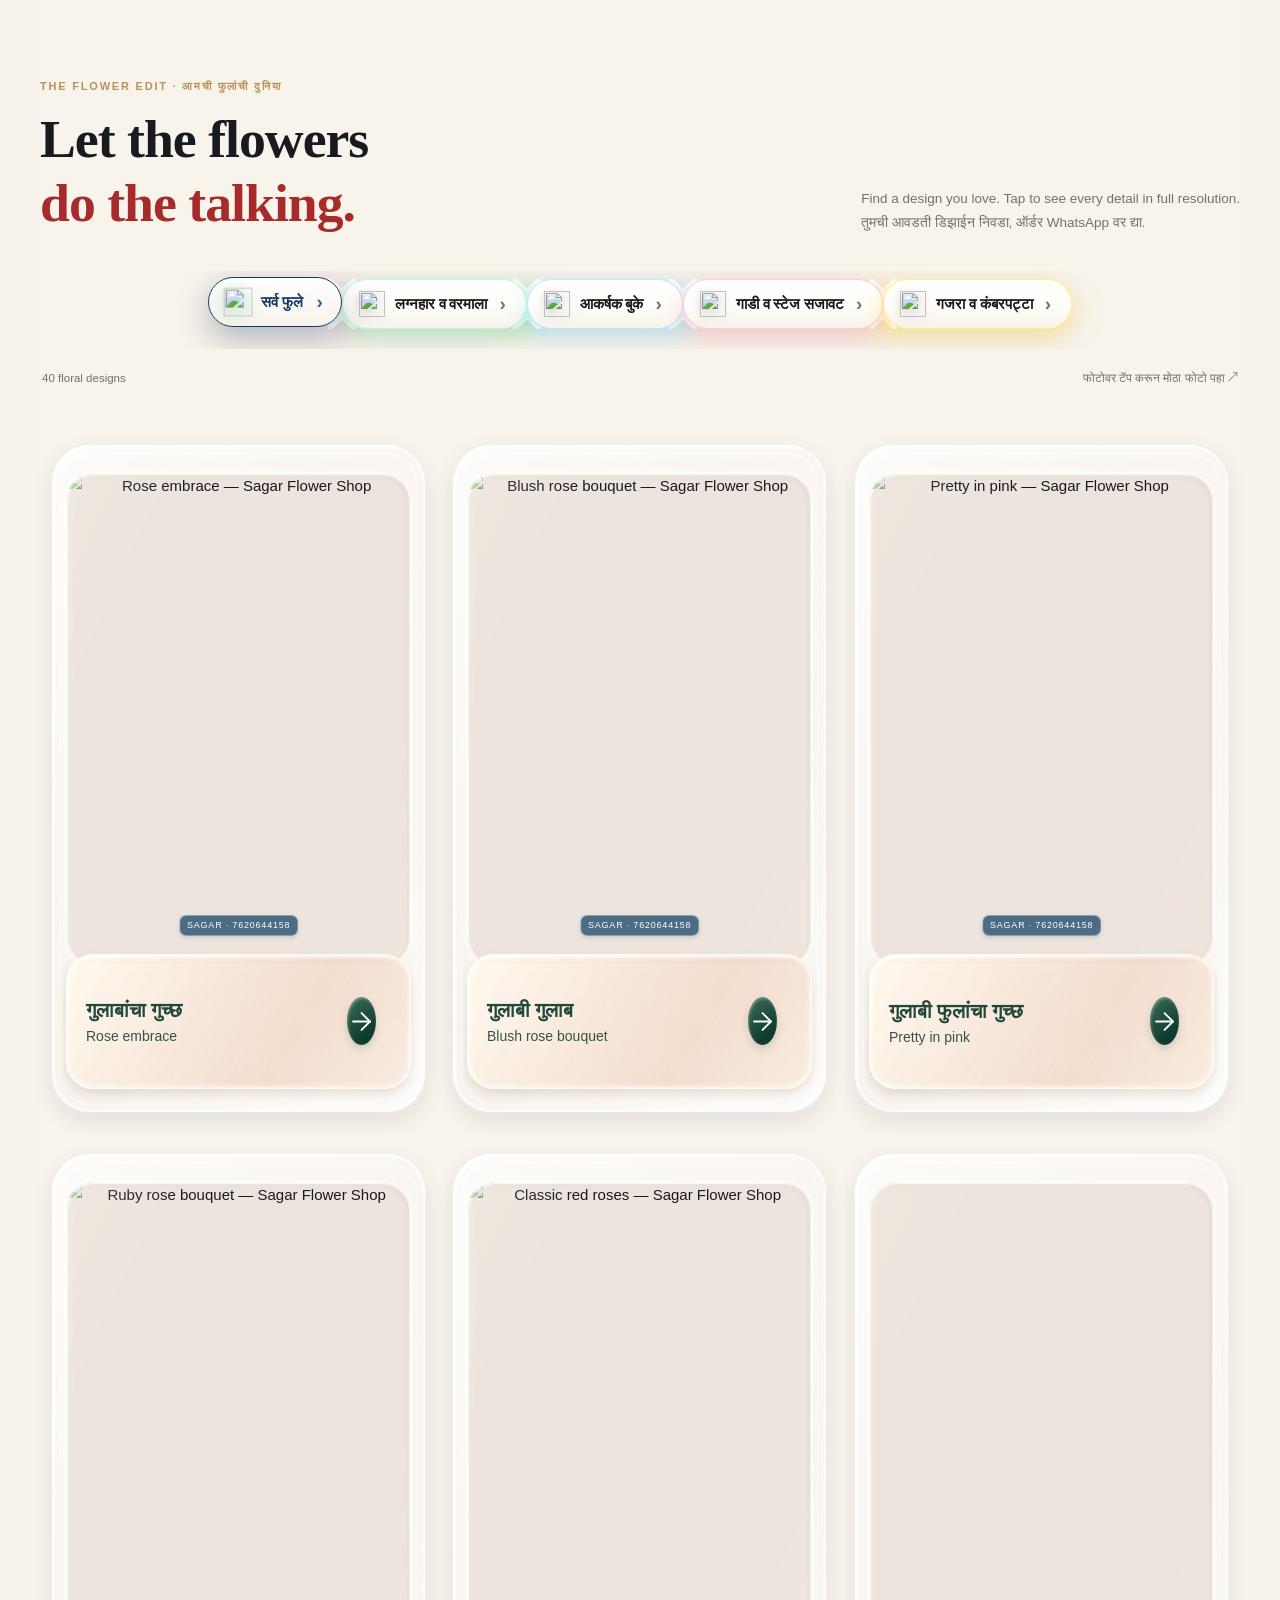
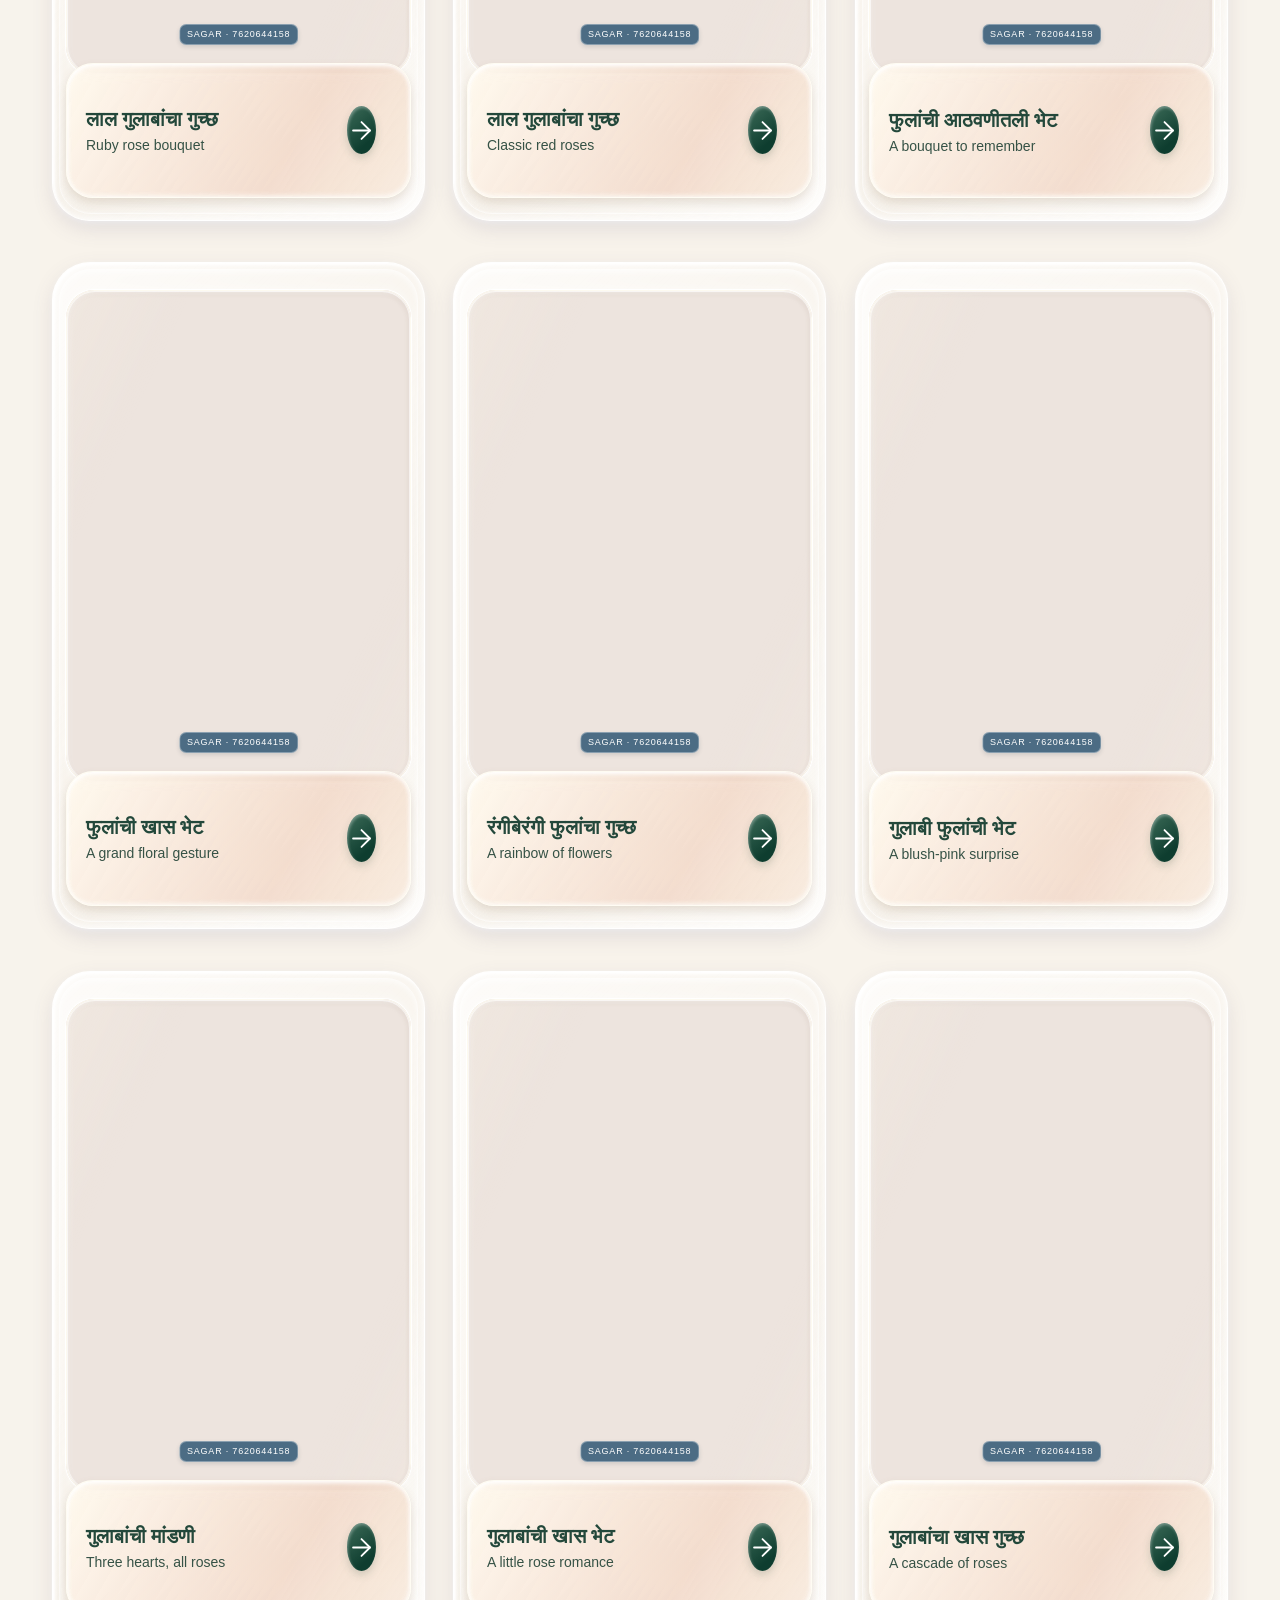
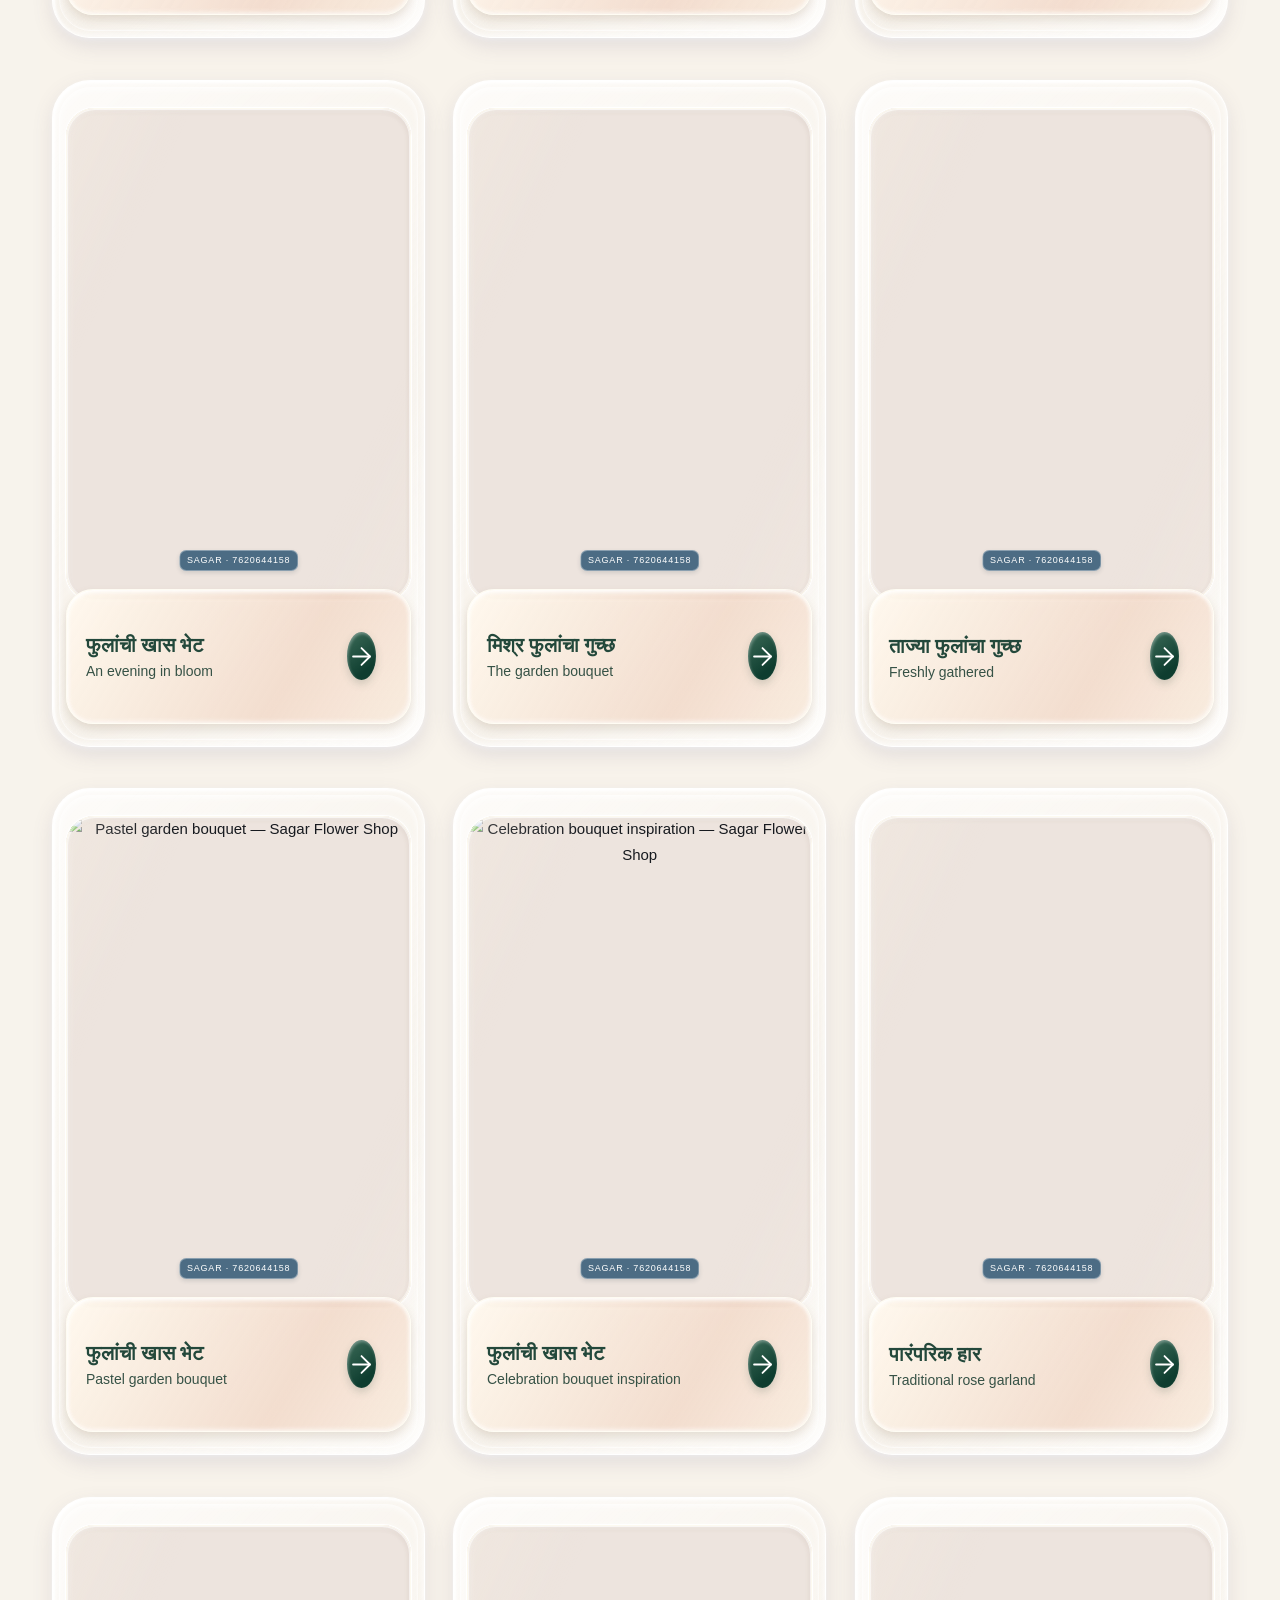
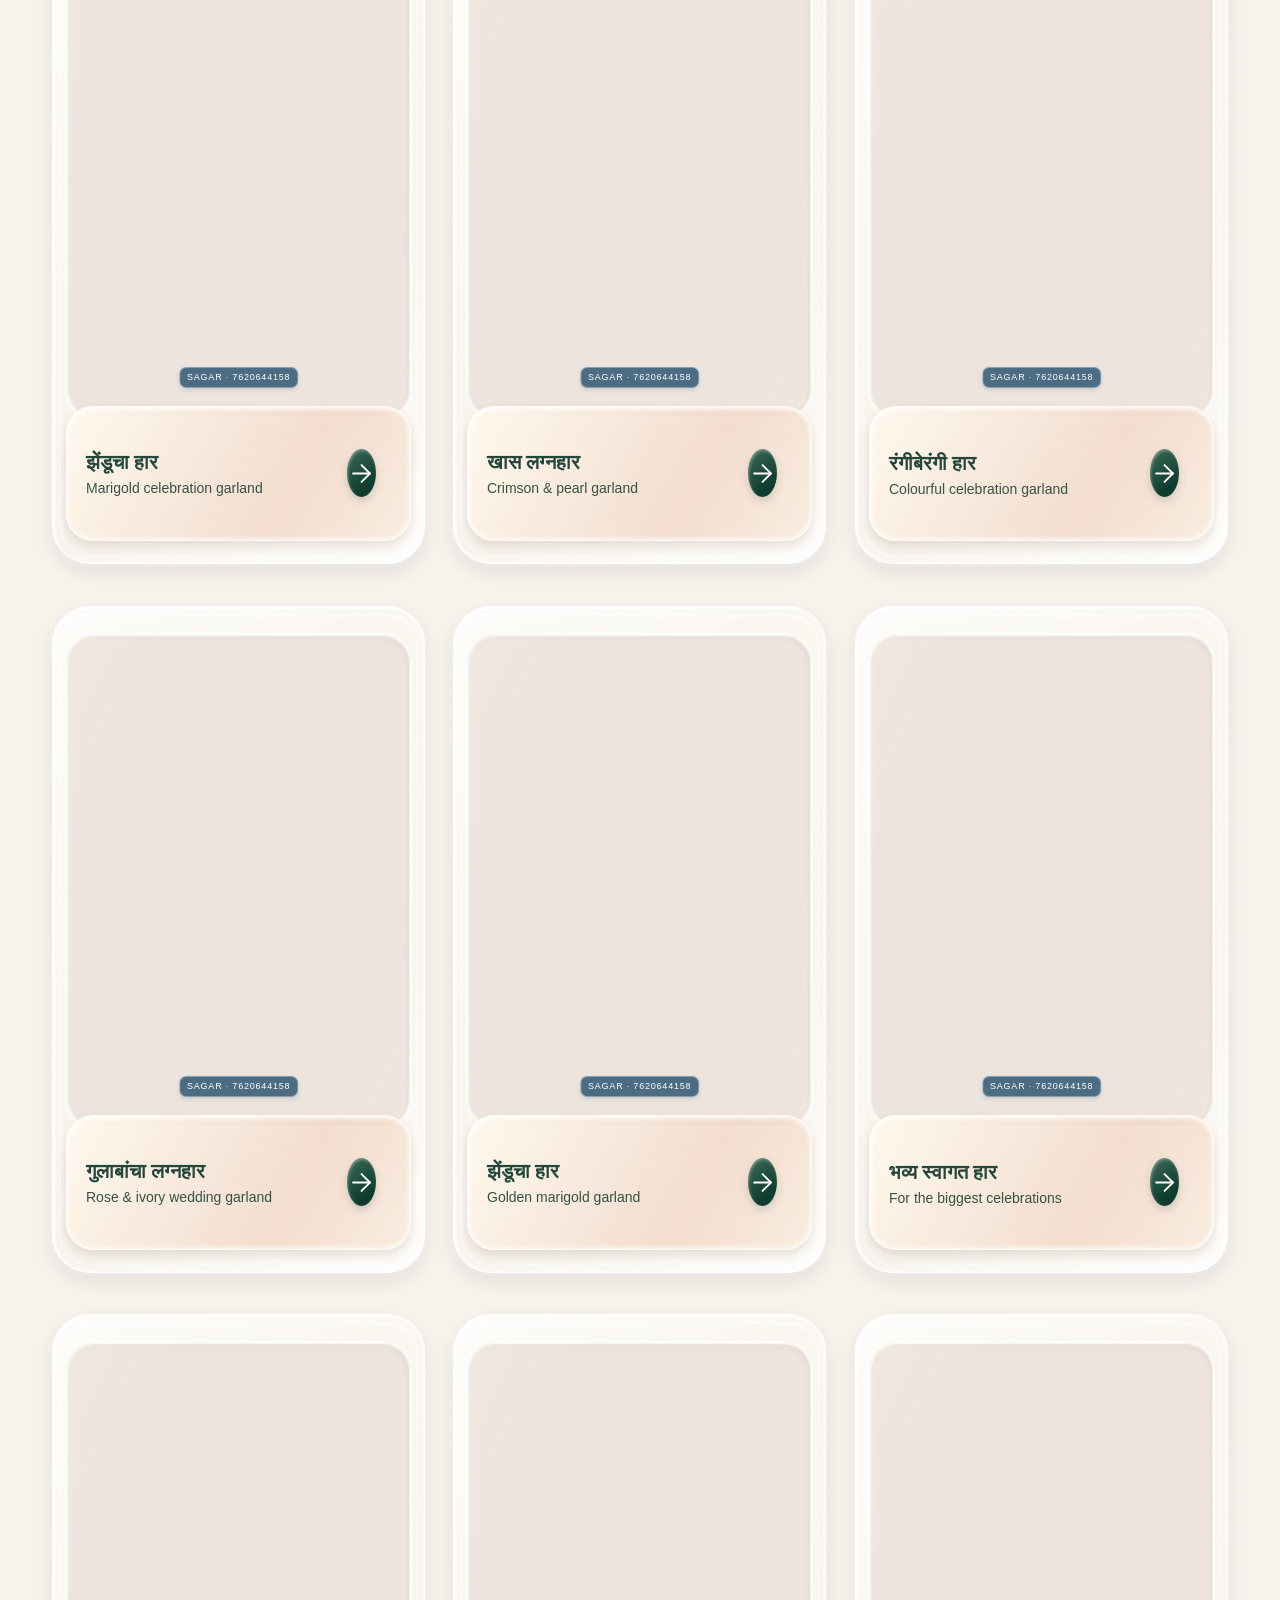
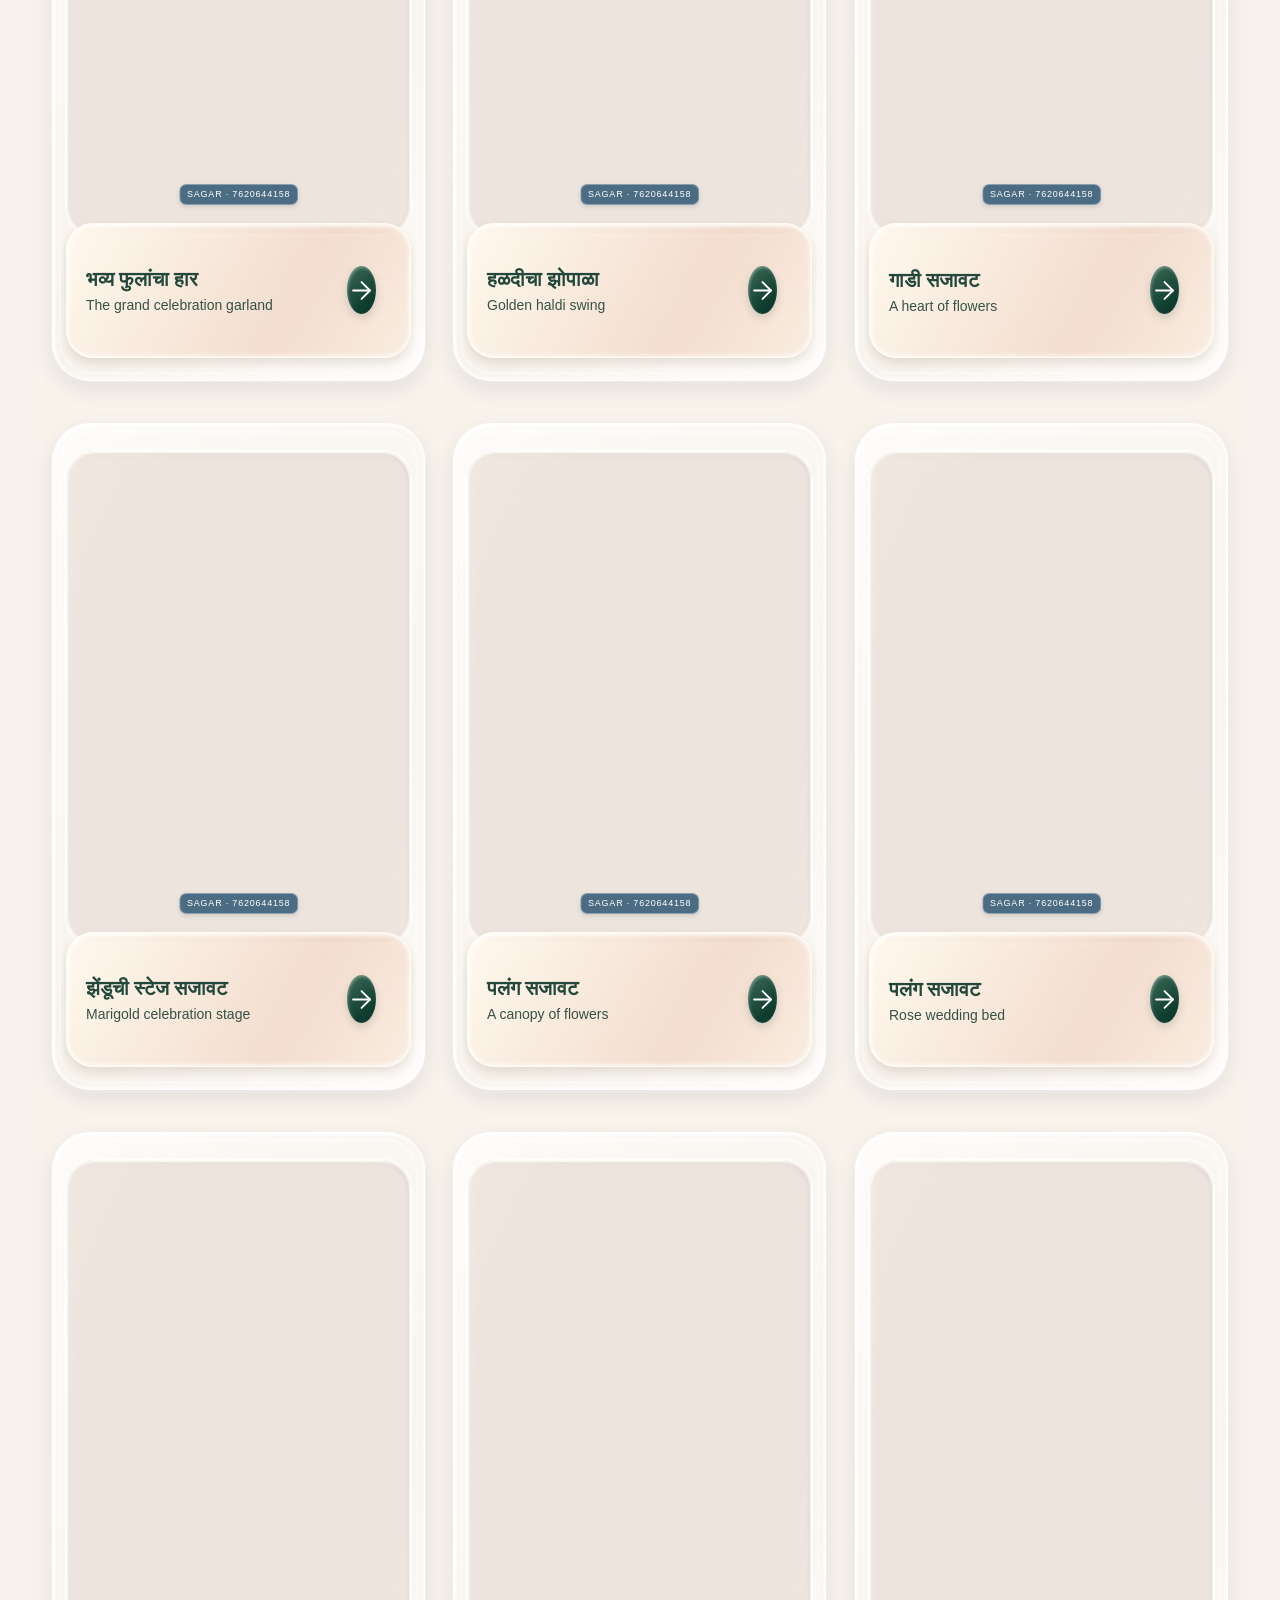
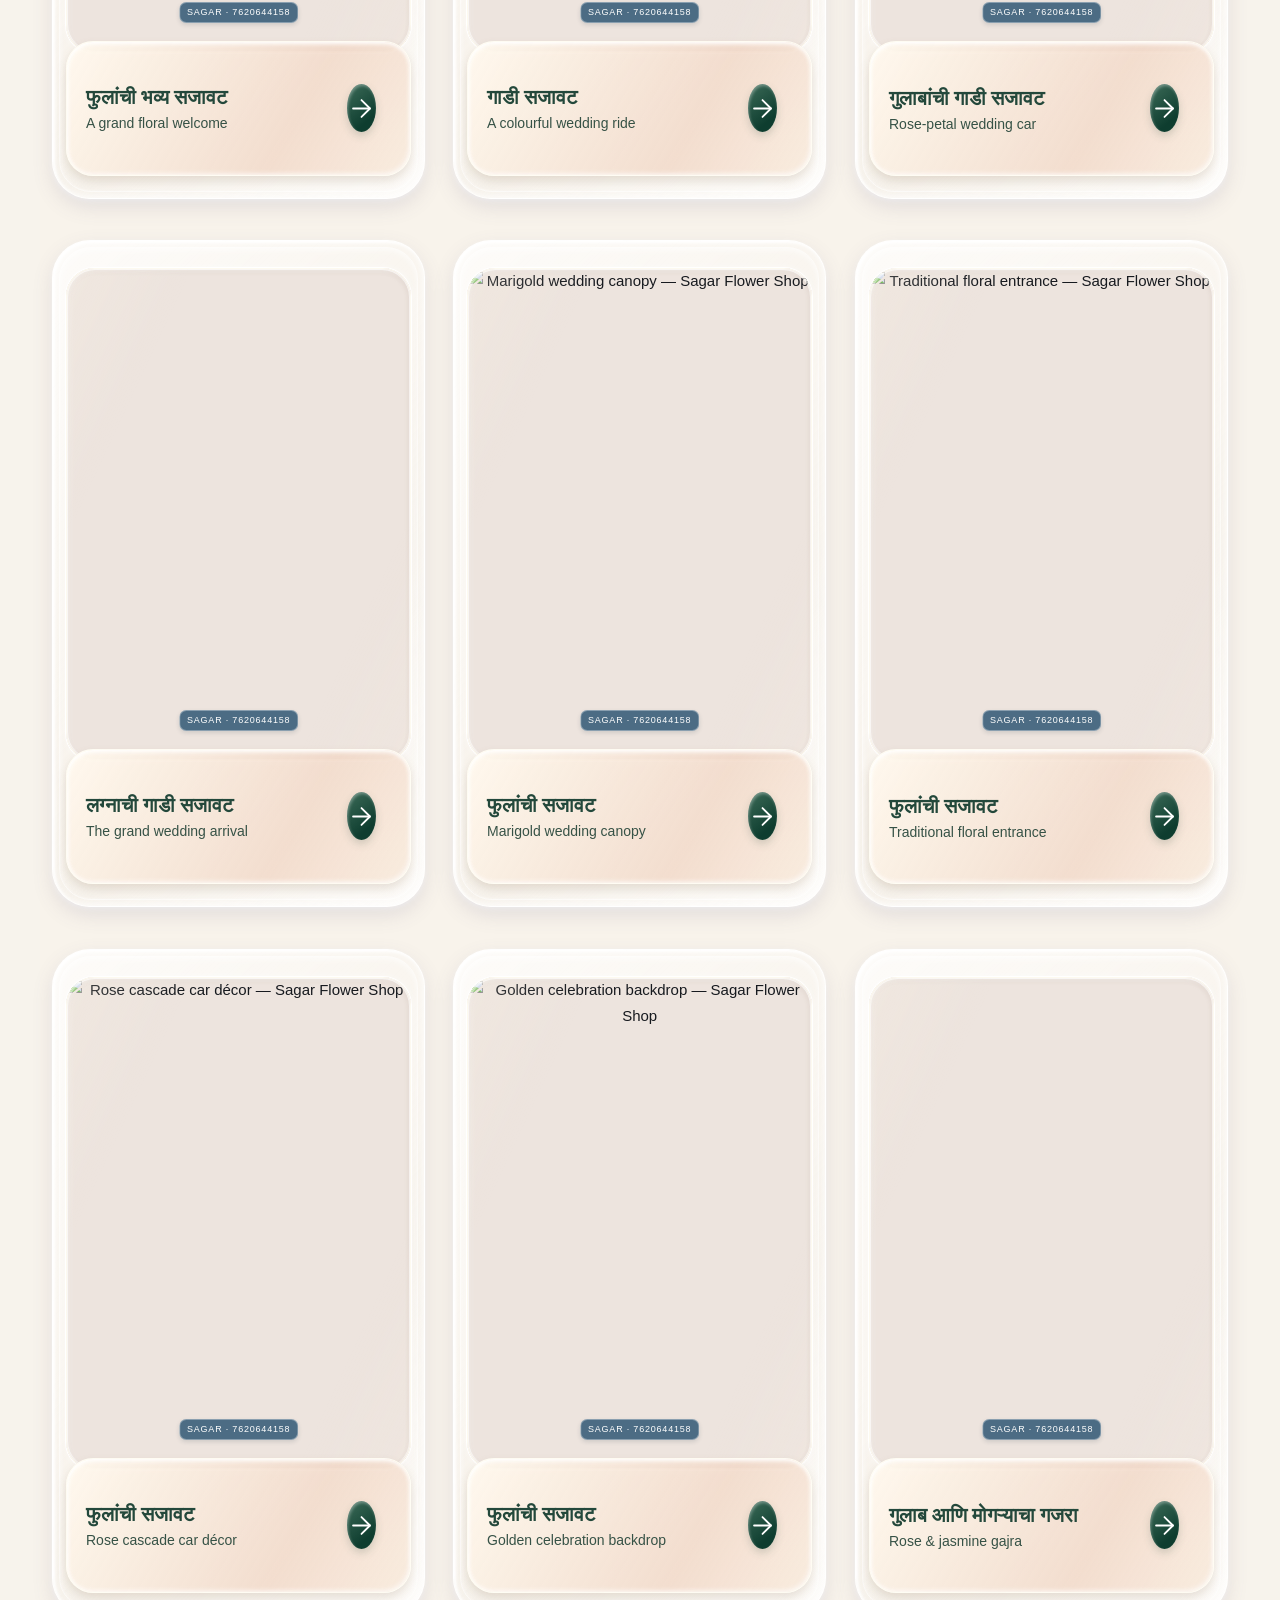
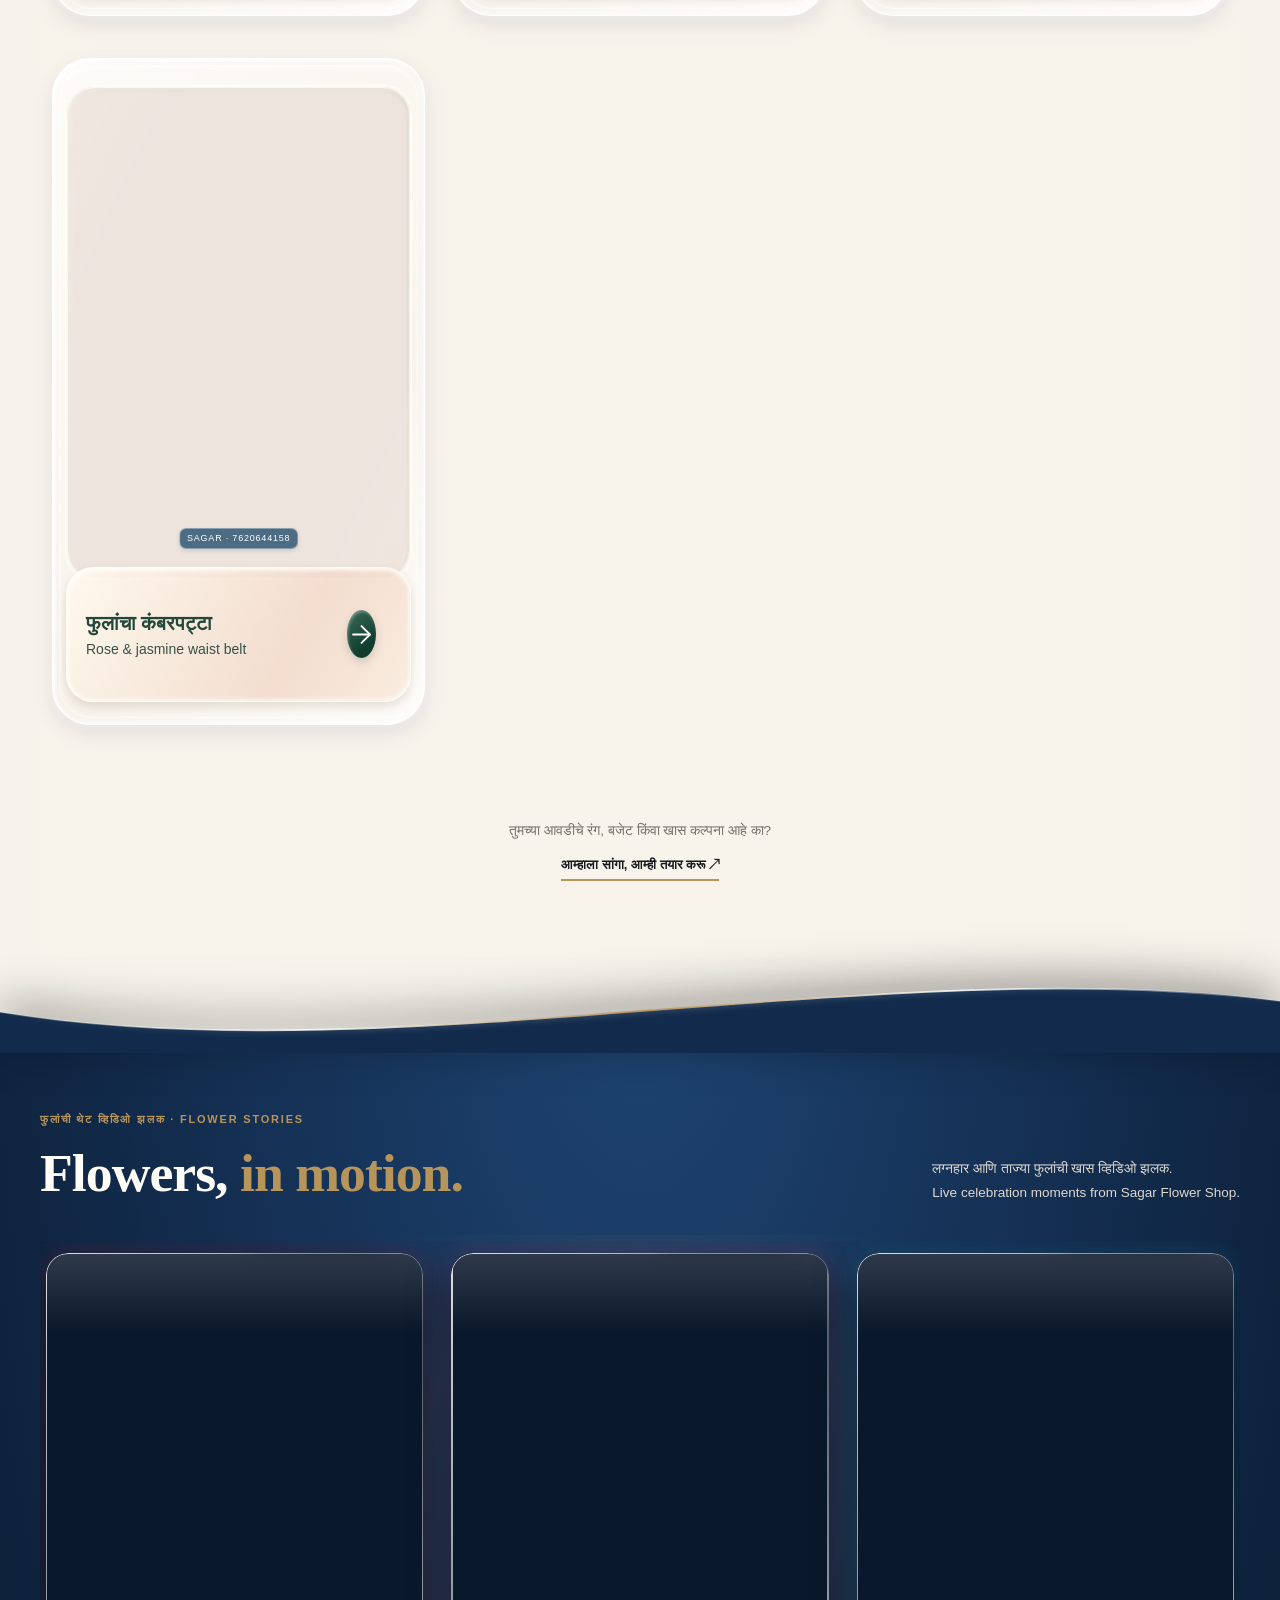
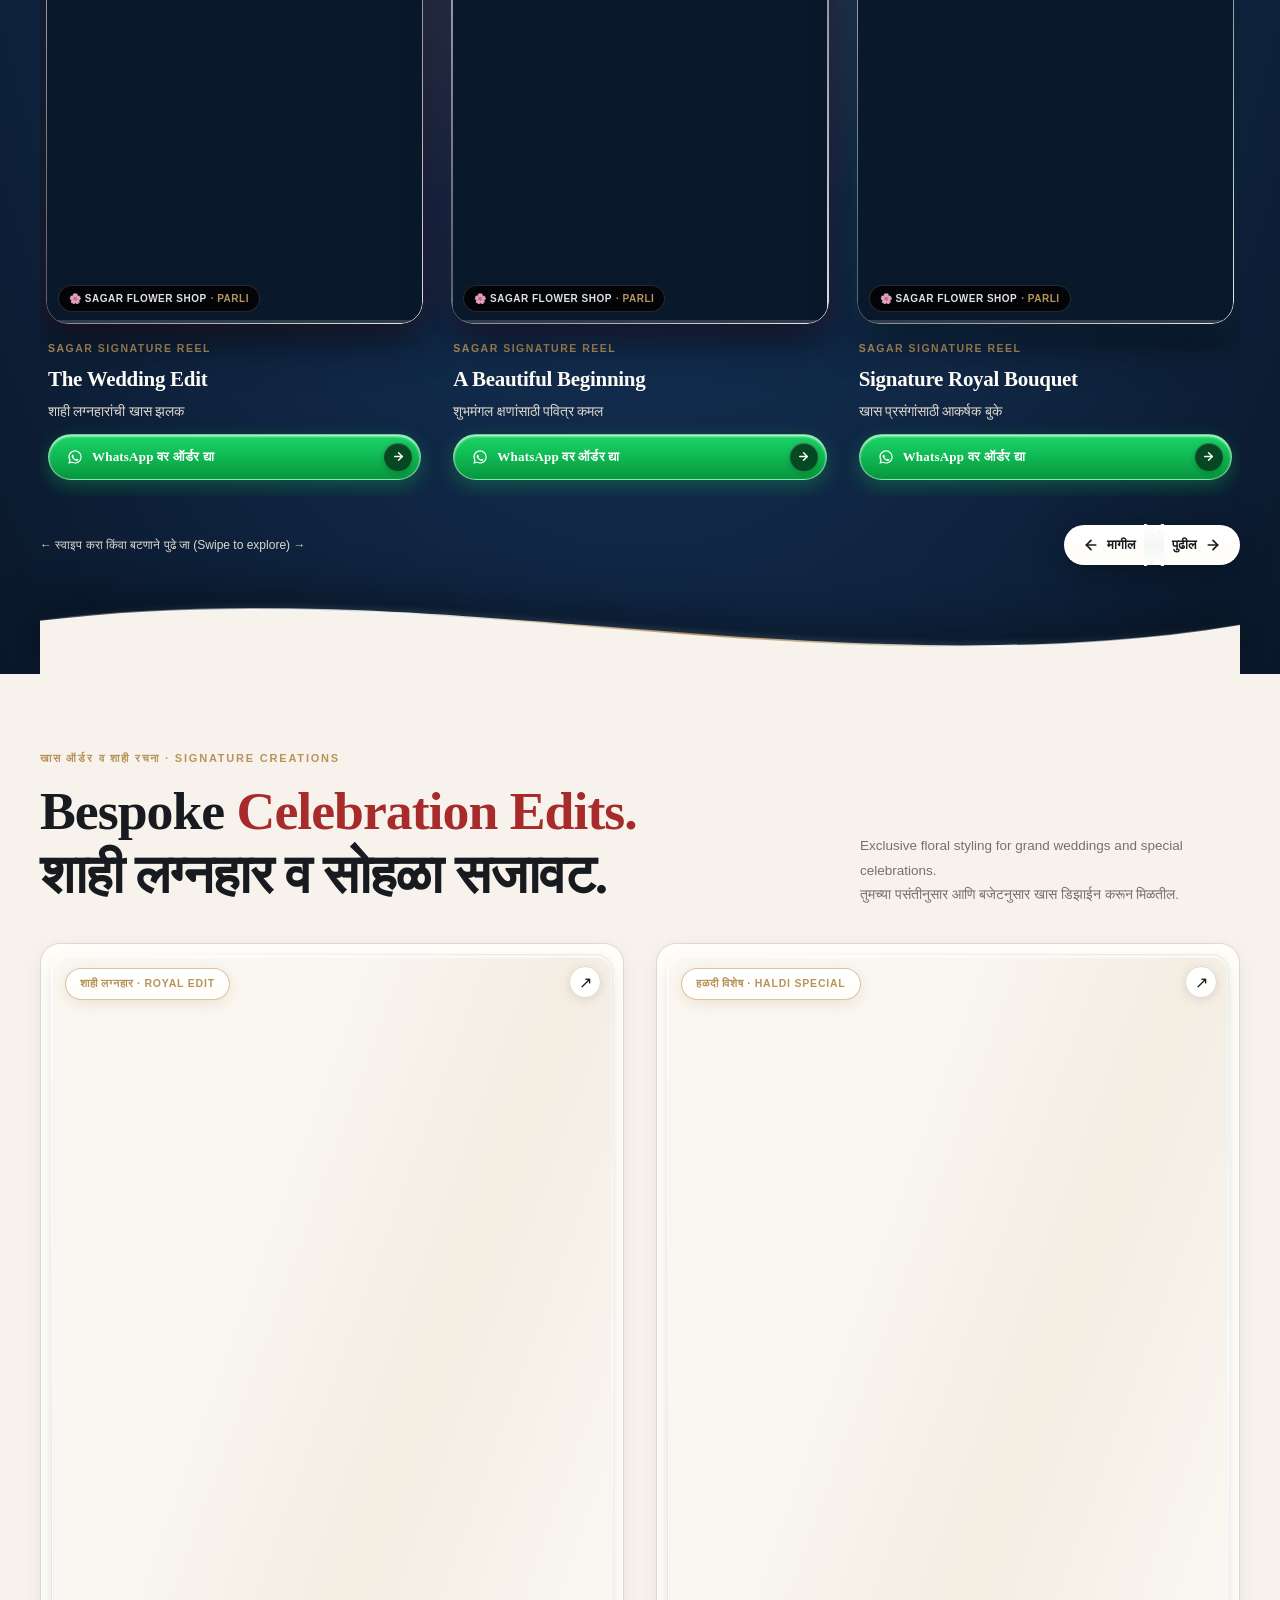
==== commit 761c8983: "Add temporary Diwali fireworks hero" ====
--- a/index.html
+++ b/index.html
@@ -1,5 +1,5 @@
 <!doctype html>
-<html lang="en"><head><meta charset="utf-8"><meta name="viewport" content="width=device-width,initial-scale=1,viewport-fit=cover"><meta name="theme-color" content="#183A63"><title>Sagar Flower Shop | Garlands, Bouquets & Wedding Décor in Parli</title><meta name="description" content="Flowers for life's beautiful moments. Explore Sagar Flower Shop's wedding garlands, bouquets, floral belts and event decorations in Parli. Enquire on WhatsApp."><link rel="canonical" href="https://sagarflowershopparli.github.io/sagar-flower-shop/"><meta property="og:type" content="website"><meta property="og:title" content="Sagar Flower Shop — Made for your moments"><meta property="og:description" content="Wedding garlands, thoughtful bouquets & beautiful celebrations. Discover our floral portfolio in Parli."><meta property="og:url" content="https://sagarflowershopparli.github.io/sagar-flower-shop/"><meta property="og:image" content="https://sagarflowershopparli.github.io/sagar-flower-shop/assets/videos/delivery-poster.webp"><meta name="twitter:card" content="summary_large_image"><link rel="icon" href="assets/favicon.svg" type="image/svg+xml"><link rel="stylesheet" href="styles.css?v=rose-parallax-2"><link rel="preload" as="image" href="assets/brand/hero/hero-liquid-ring-back.webp" fetchpriority="high"><link rel="preload" as="image" href="assets/brand/hero/hero-red-roses.webp?v=sagar-2" fetchpriority="high"><link rel="preload" as="image" href="assets/brand/hero/hero-varmala.webp"><link rel="preload" as="image" href="assets/videos/delivery-poster.webp"><script src="app.js?v=rose-parallax-2" defer></script>
+<html lang="en"><head><meta charset="utf-8"><meta name="viewport" content="width=device-width,initial-scale=1,viewport-fit=cover"><meta name="theme-color" content="#183A63"><title>Sagar Flower Shop | Garlands, Bouquets & Wedding Décor in Parli</title><meta name="description" content="Flowers for life's beautiful moments. Explore Sagar Flower Shop's wedding garlands, bouquets, floral belts and event decorations in Parli. Enquire on WhatsApp."><link rel="canonical" href="https://sagarflowershopparli.github.io/sagar-flower-shop/"><meta property="og:type" content="website"><meta property="og:title" content="Sagar Flower Shop — Made for your moments"><meta property="og:description" content="Wedding garlands, thoughtful bouquets & beautiful celebrations. Discover our floral portfolio in Parli."><meta property="og:url" content="https://sagarflowershopparli.github.io/sagar-flower-shop/"><meta property="og:image" content="https://sagarflowershopparli.github.io/sagar-flower-shop/assets/videos/delivery-poster.webp"><meta name="twitter:card" content="summary_large_image"><link rel="icon" href="assets/favicon.svg" type="image/svg+xml"><link rel="stylesheet" href="styles.css?v=diwali-fireworks-1"><link rel="preload" as="image" href="assets/brand/hero/hero-liquid-ring-back.webp" fetchpriority="high"><link rel="preload" as="image" href="assets/brand/hero/hero-red-roses.webp?v=sagar-2" fetchpriority="high"><link rel="preload" as="image" href="assets/brand/hero/hero-varmala.webp"><link rel="preload" as="image" href="assets/videos/delivery-poster.webp"><script src="app.js?v=diwali-fireworks-1" defer></script>
 <style>
 /* Instant Inlined Cache-Proof Glassmorphism & Minimalist Navbar Styles */
 @media (max-width: 768px) {
@@ -141,8 +141,14 @@
 </header>
 <main id="main">
 
-<section class="hero-3d-showcase" id="home" aria-label="Sagar Flower Shop Signature Showcase" aria-roledescription="carousel">
-  <p class="hero-editorial-eyebrow">PARLI’S FLORAL ATELIER <span>✦</span> सागर फूल सेंटर</p>
+<section class="hero-3d-showcase diwali-hero" id="home" aria-label="Sagar Flower Shop Signature Showcase" aria-roledescription="carousel">
+  <!-- Temporary Diwali celebration: remove this canvas and greeting after the festival. -->
+  <canvas class="diwali-fireworks" id="diwaliFireworks" aria-hidden="true"></canvas>
+  <div class="diwali-greeting">
+    <p class="diwali-kicker">सागर फूल सेंटर <span aria-hidden="true">✦</span> PARLI</p>
+    <p class="diwali-wish" lang="mr">दीपावलीच्या हार्दिक शुभेच्छा</p>
+    <p class="diwali-english">Wishing you a beautiful Diwali</p>
+  </div>
   <!-- Side Carousel Navigation Arrows (Desktop & Tablet) -->
   <button class="hero-carousel-arrow arrow-prev" id="heroPrevBtn" aria-label="मागील स्लाईड · Previous slide" title="Previous">
     <svg viewBox="0 0 24 24" width="22" height="22" fill="none" stroke="currentColor" stroke-width="2.4" stroke-linecap="round" stroke-linejoin="round">
--- a/styles.css
+++ b/styles.css
@@ -4886,6 +4886,86 @@
 .hero-pause { margin-top: 10px; padding: 10px 16px; min-height: 44px; border: 0; background: transparent; color: var(--muted); font: inherit; font-size: 10px; letter-spacing: .8px; cursor: pointer; }
 .hero-3d-showcase :focus-visible { outline: 2px solid var(--forest); outline-offset: 4px; }
 
+/* Temporary Diwali hero. Remove this block with the greeting and canvas after the festival. */
+.diwali-hero {
+  isolation: isolate;
+  min-height: 830px;
+  background:
+    radial-gradient(ellipse at 15% 20%, rgba(247, 186, 151, .22), transparent 36%),
+    radial-gradient(ellipse at 86% 25%, rgba(166, 183, 233, .25), transparent 37%),
+    radial-gradient(ellipse at 50% 55%, #fffdf8 0%, #f7f3ec 72%);
+}
+.diwali-fireworks {
+  position: absolute;
+  inset: 0;
+  z-index: 0;
+  width: 100%;
+  height: 100%;
+  pointer-events: none;
+}
+.diwali-greeting {
+  position: relative;
+  z-index: 4;
+  width: min(100%, 760px);
+  text-align: center;
+  pointer-events: none;
+  padding: 4px 16px 0;
+}
+.diwali-greeting::after {
+  content: '';
+  display: block;
+  width: 78px;
+  height: 1px;
+  margin: 14px auto 0;
+  background: linear-gradient(90deg, transparent, var(--gold), transparent);
+}
+.diwali-kicker {
+  margin: 0 0 8px;
+  color: var(--forest);
+  font-size: 10px;
+  font-weight: 700;
+  letter-spacing: .22em;
+}
+.diwali-kicker span { color: var(--gold); padding-inline: 10px; }
+.diwali-wish {
+  margin: 0;
+  color: var(--forest);
+  font-family: 'Noto Serif Devanagari', Georgia, serif;
+  font-size: clamp(24px, 3.5vw, 43px);
+  font-weight: 600;
+  line-height: 1.35;
+  text-shadow: 0 2px 14px rgba(255, 253, 248, .9);
+}
+.diwali-english {
+  margin: 3px 0 0;
+  color: #9b6b54;
+  font-family: Georgia, serif;
+  font-size: clamp(13px, 1.5vw, 18px);
+  font-style: italic;
+  letter-spacing: .04em;
+}
+.diwali-hero .hero-slides-viewport { min-height: 610px; }
+.diwali-hero .hero-display-type { top: 34px; }
+@media (max-width: 768px) {
+  .diwali-hero { min-height: 780px; padding-top: 20px; padding-bottom: calc(24px + env(safe-area-inset-bottom)); }
+  .diwali-greeting { padding-inline: 8px; }
+  .diwali-greeting::after { margin-top: 10px; }
+  .diwali-kicker { font-size: 8px; letter-spacing: .15em; margin-bottom: 5px; }
+  .diwali-kicker span { padding-inline: 6px; }
+  .diwali-wish { font-size: clamp(22px, 5.8vw, 30px); }
+  .diwali-english { font-size: 13px; }
+  .diwali-hero .hero-slides-viewport { min-height: 570px; }
+  .diwali-hero .hero-display-type { top: 38px; }
+}
+@media (max-width: 380px) {
+  .diwali-hero { min-height: 750px; }
+  .diwali-hero .hero-slides-viewport { min-height: 550px; }
+  .diwali-hero .hero-display-type { font-size: 18vw; }
+}
+@media (prefers-reduced-motion: reduce) {
+  .diwali-fireworks { display: none; }
+}
+
 /* Static ivory collection — four parts photography, one part caption. */
 .collection { position: relative; isolation: isolate; background: #f8f3eb; }
 .portfolio {
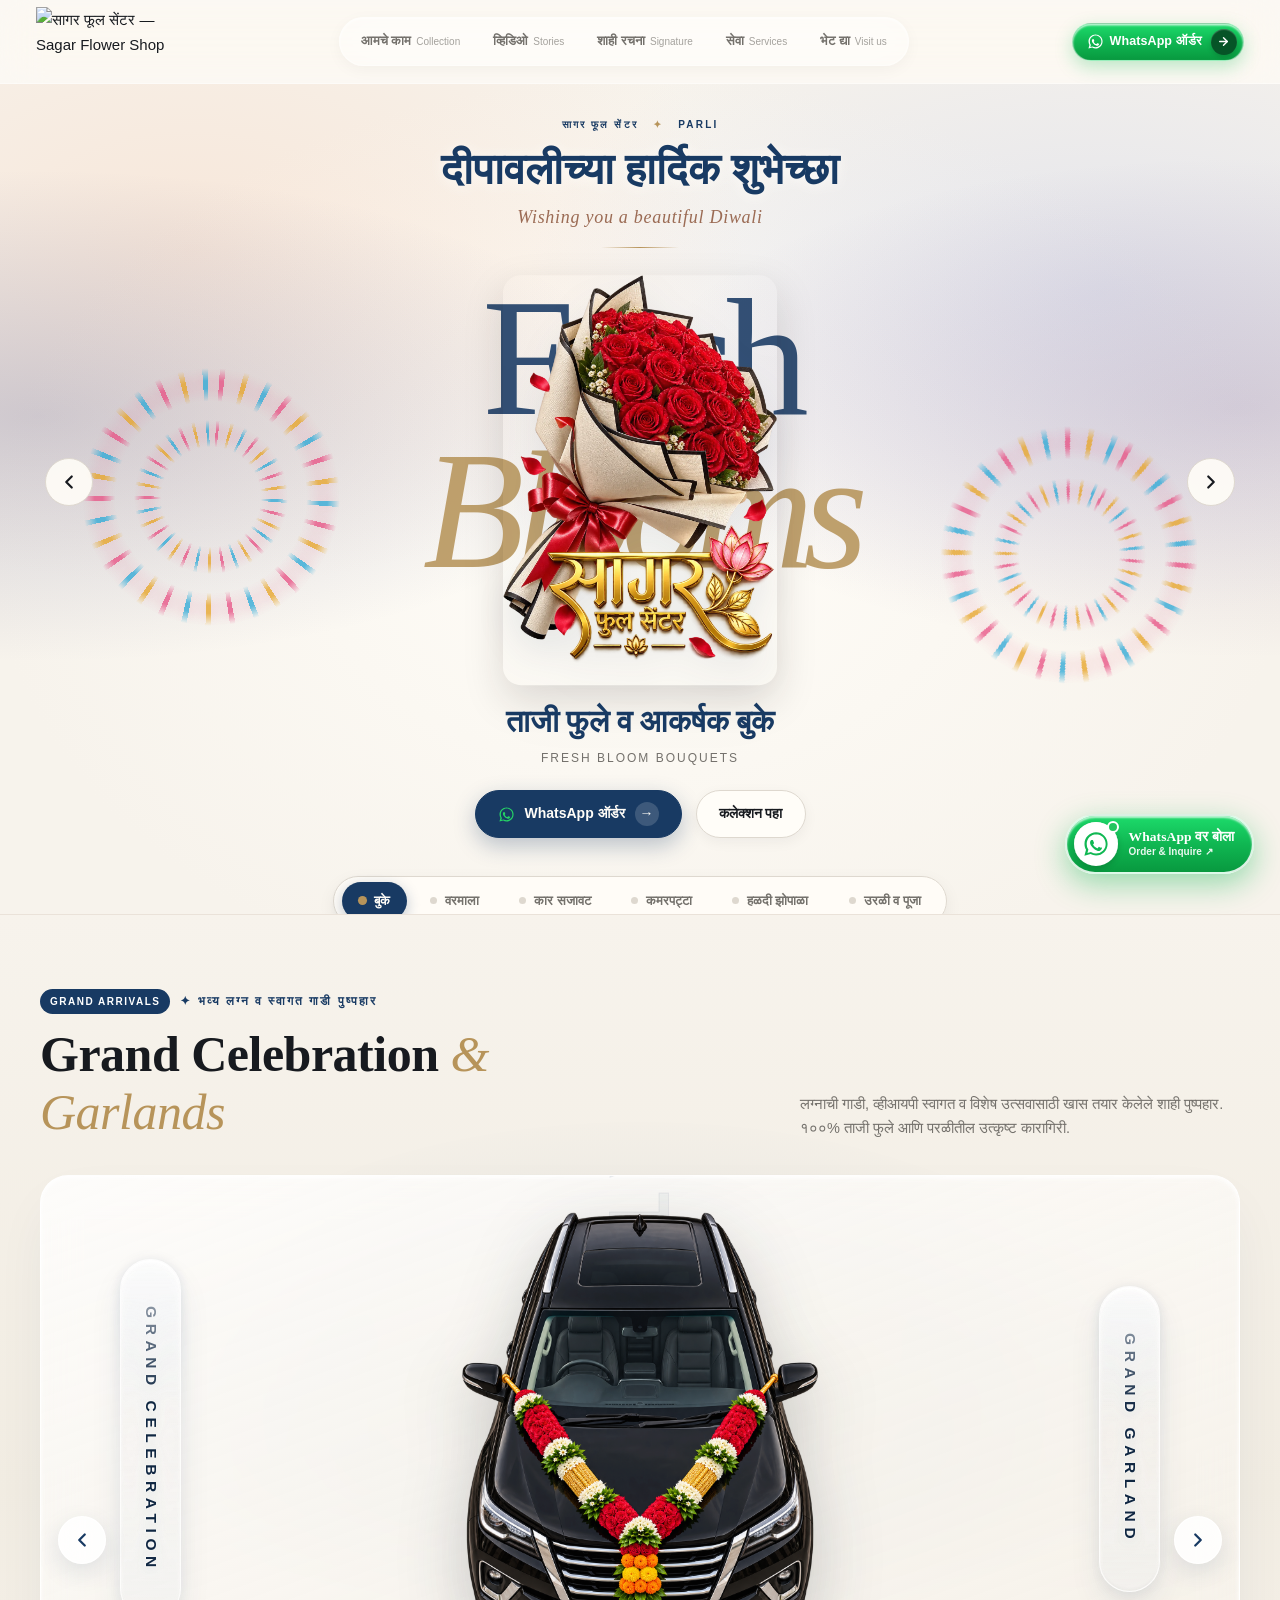
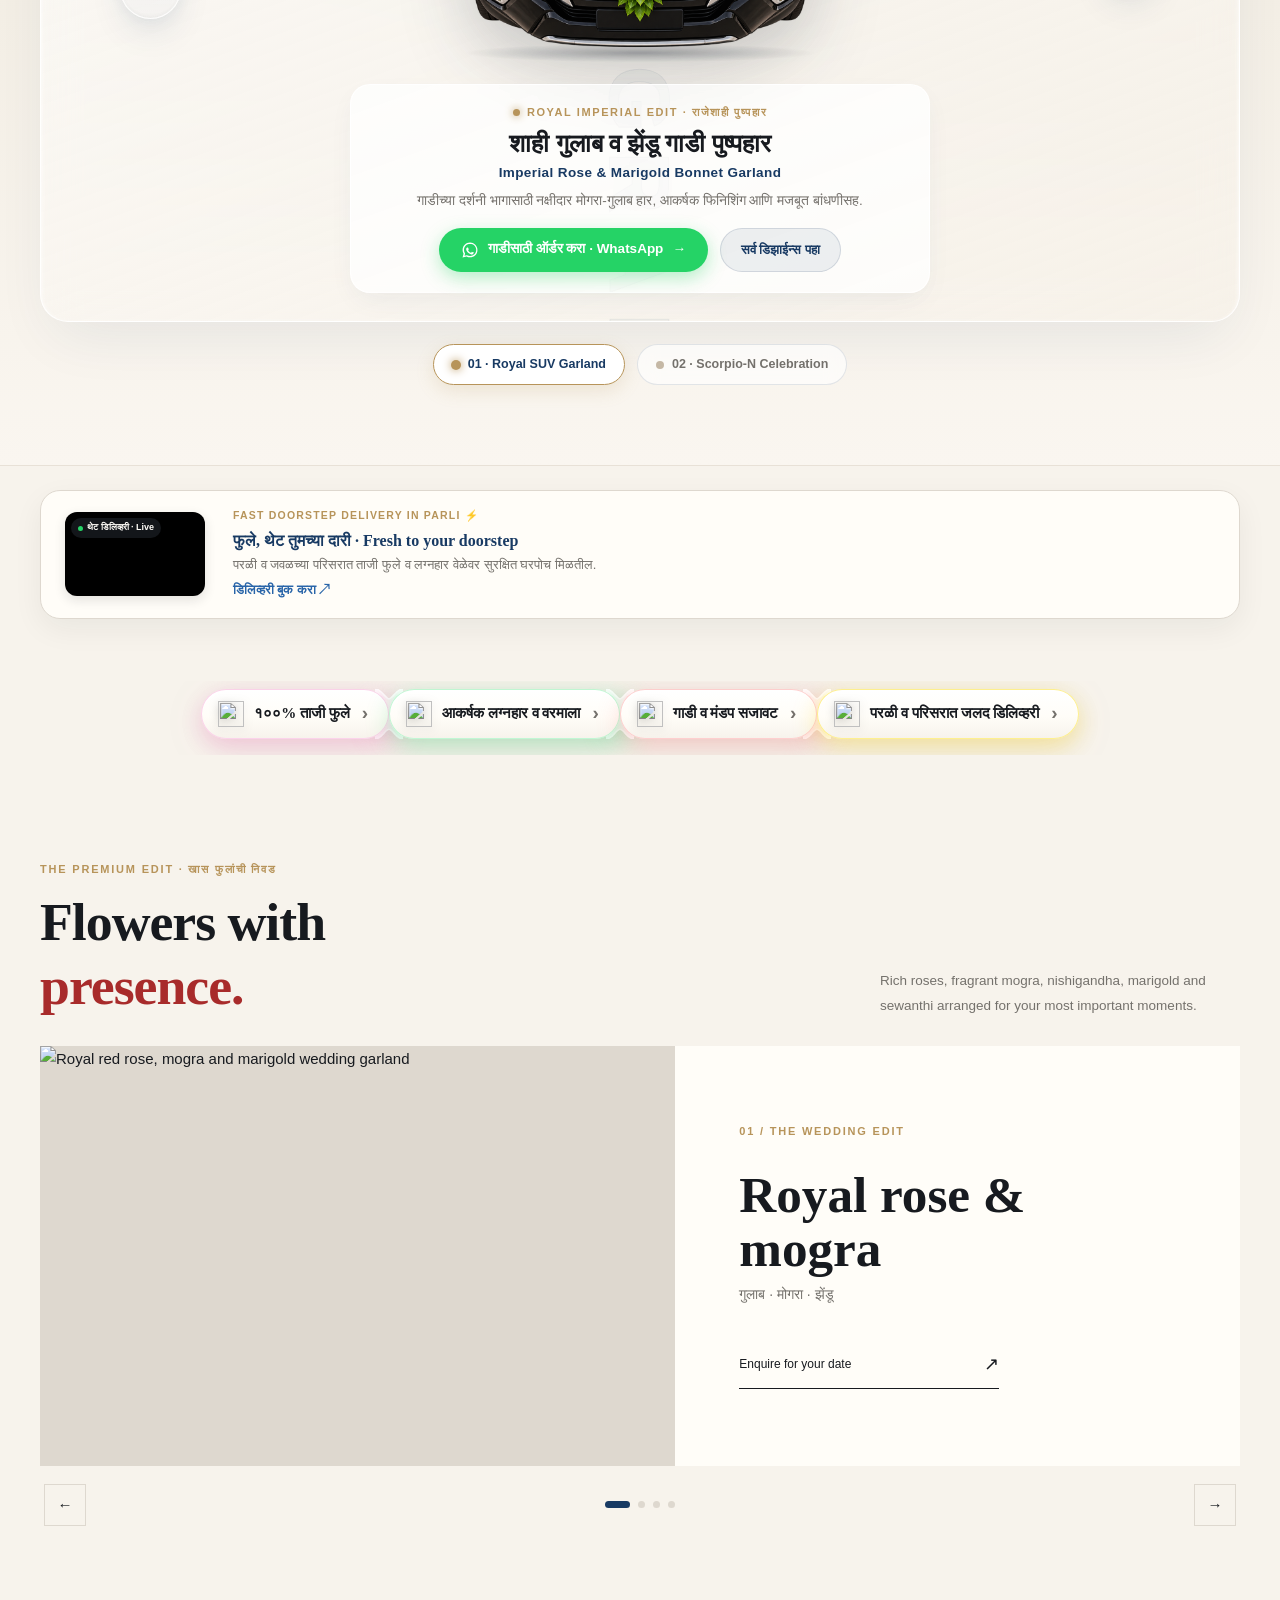
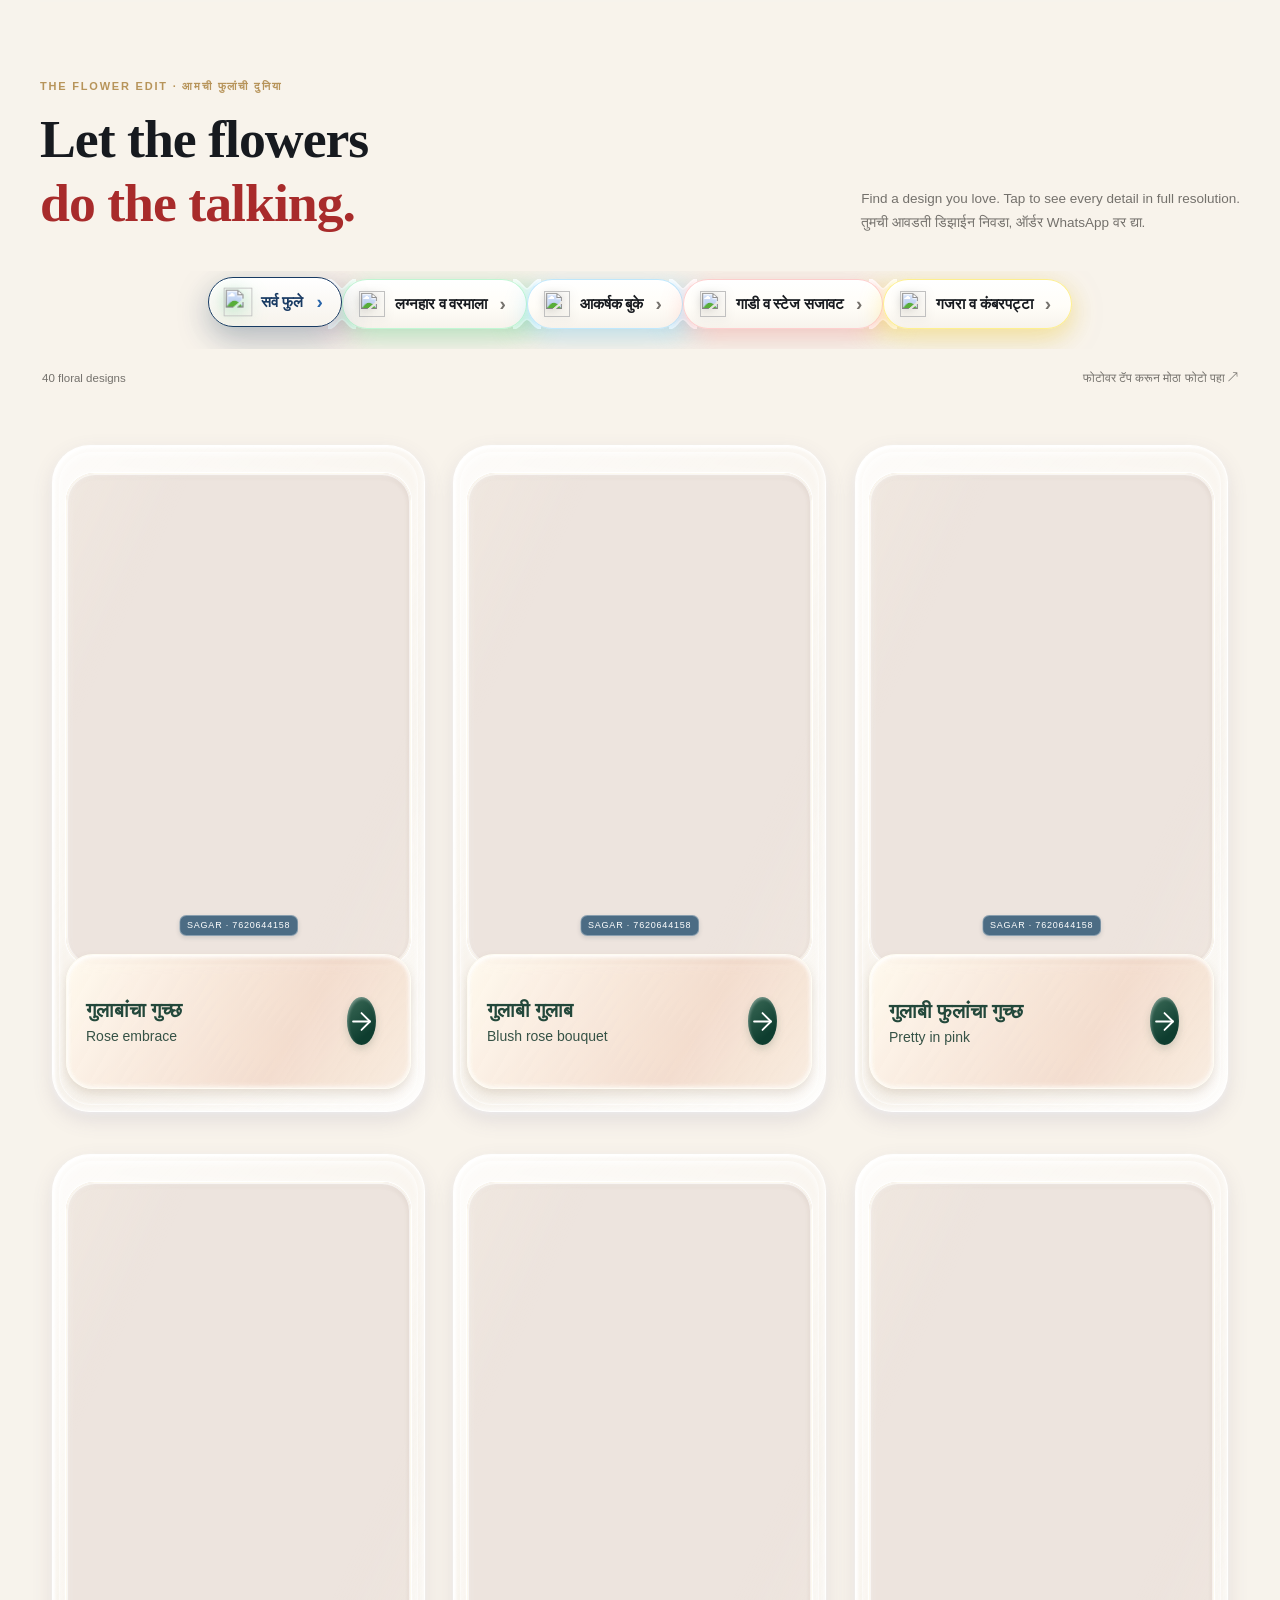
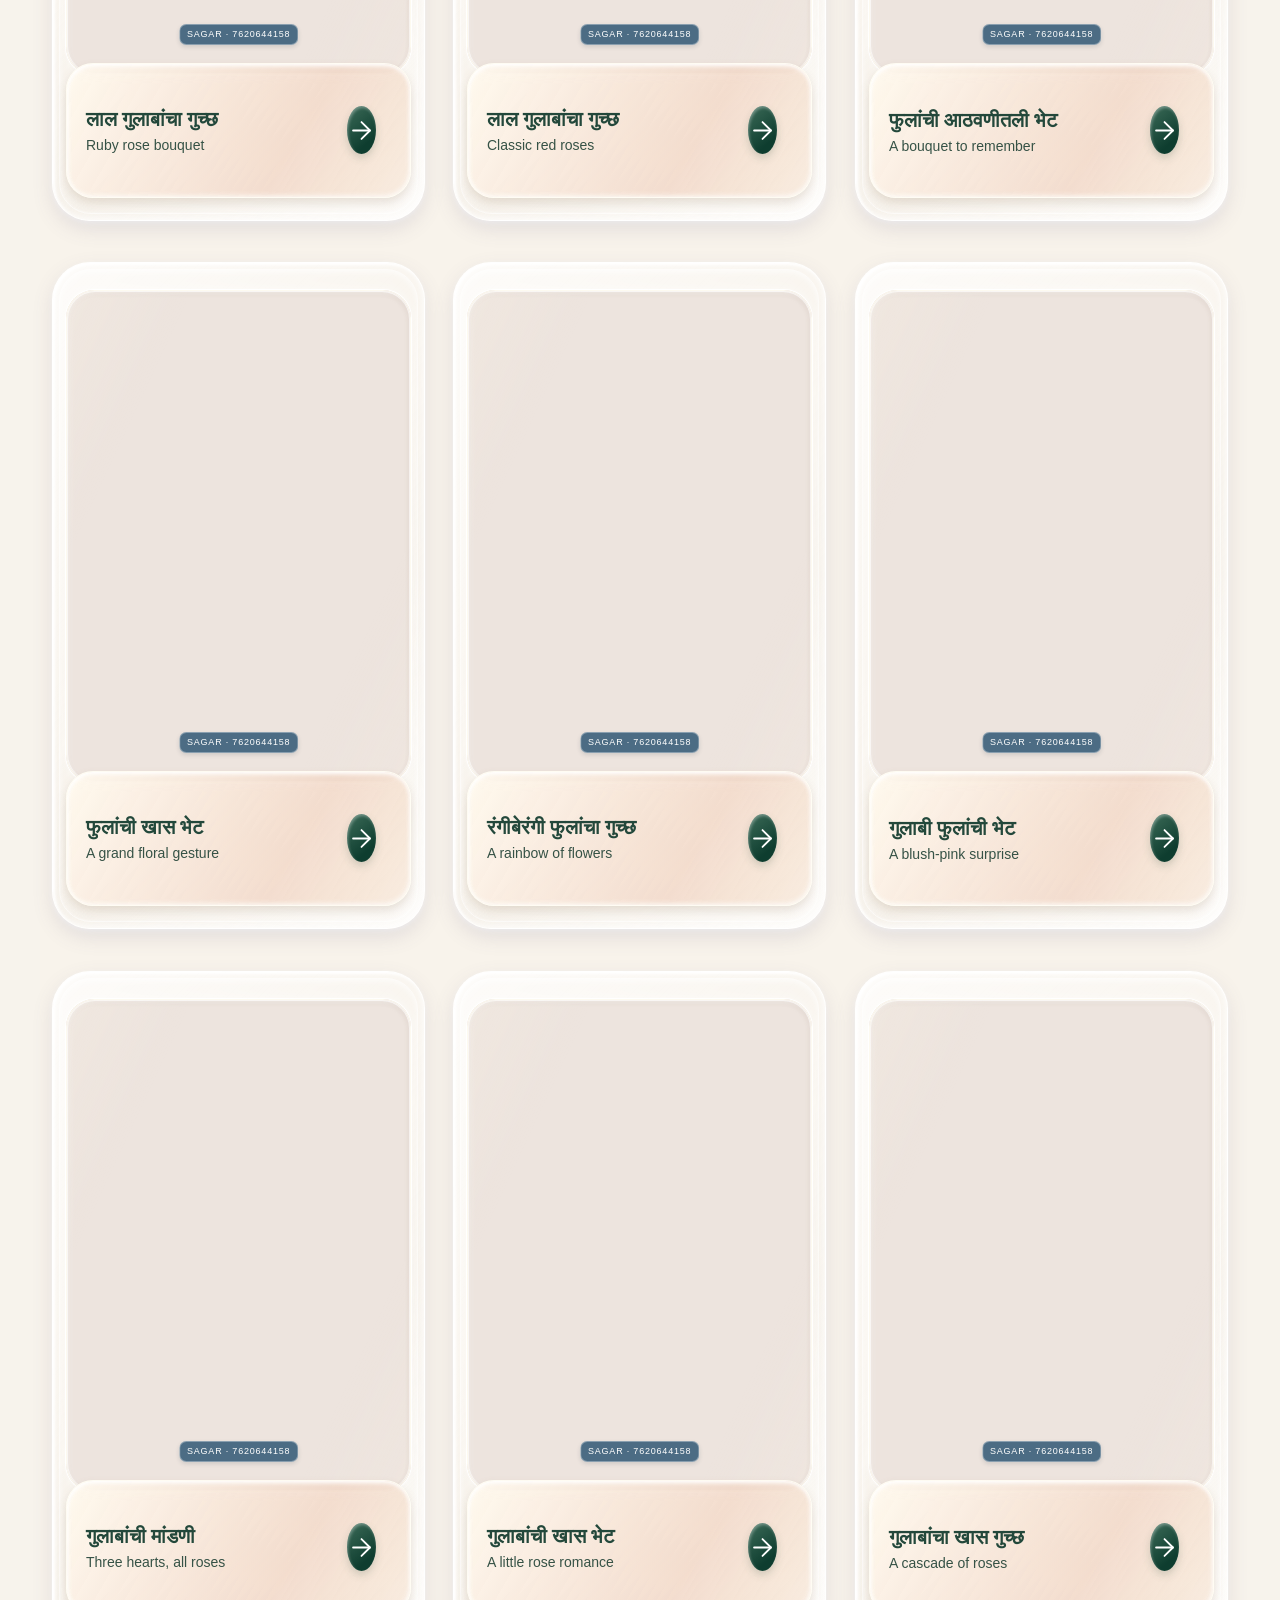
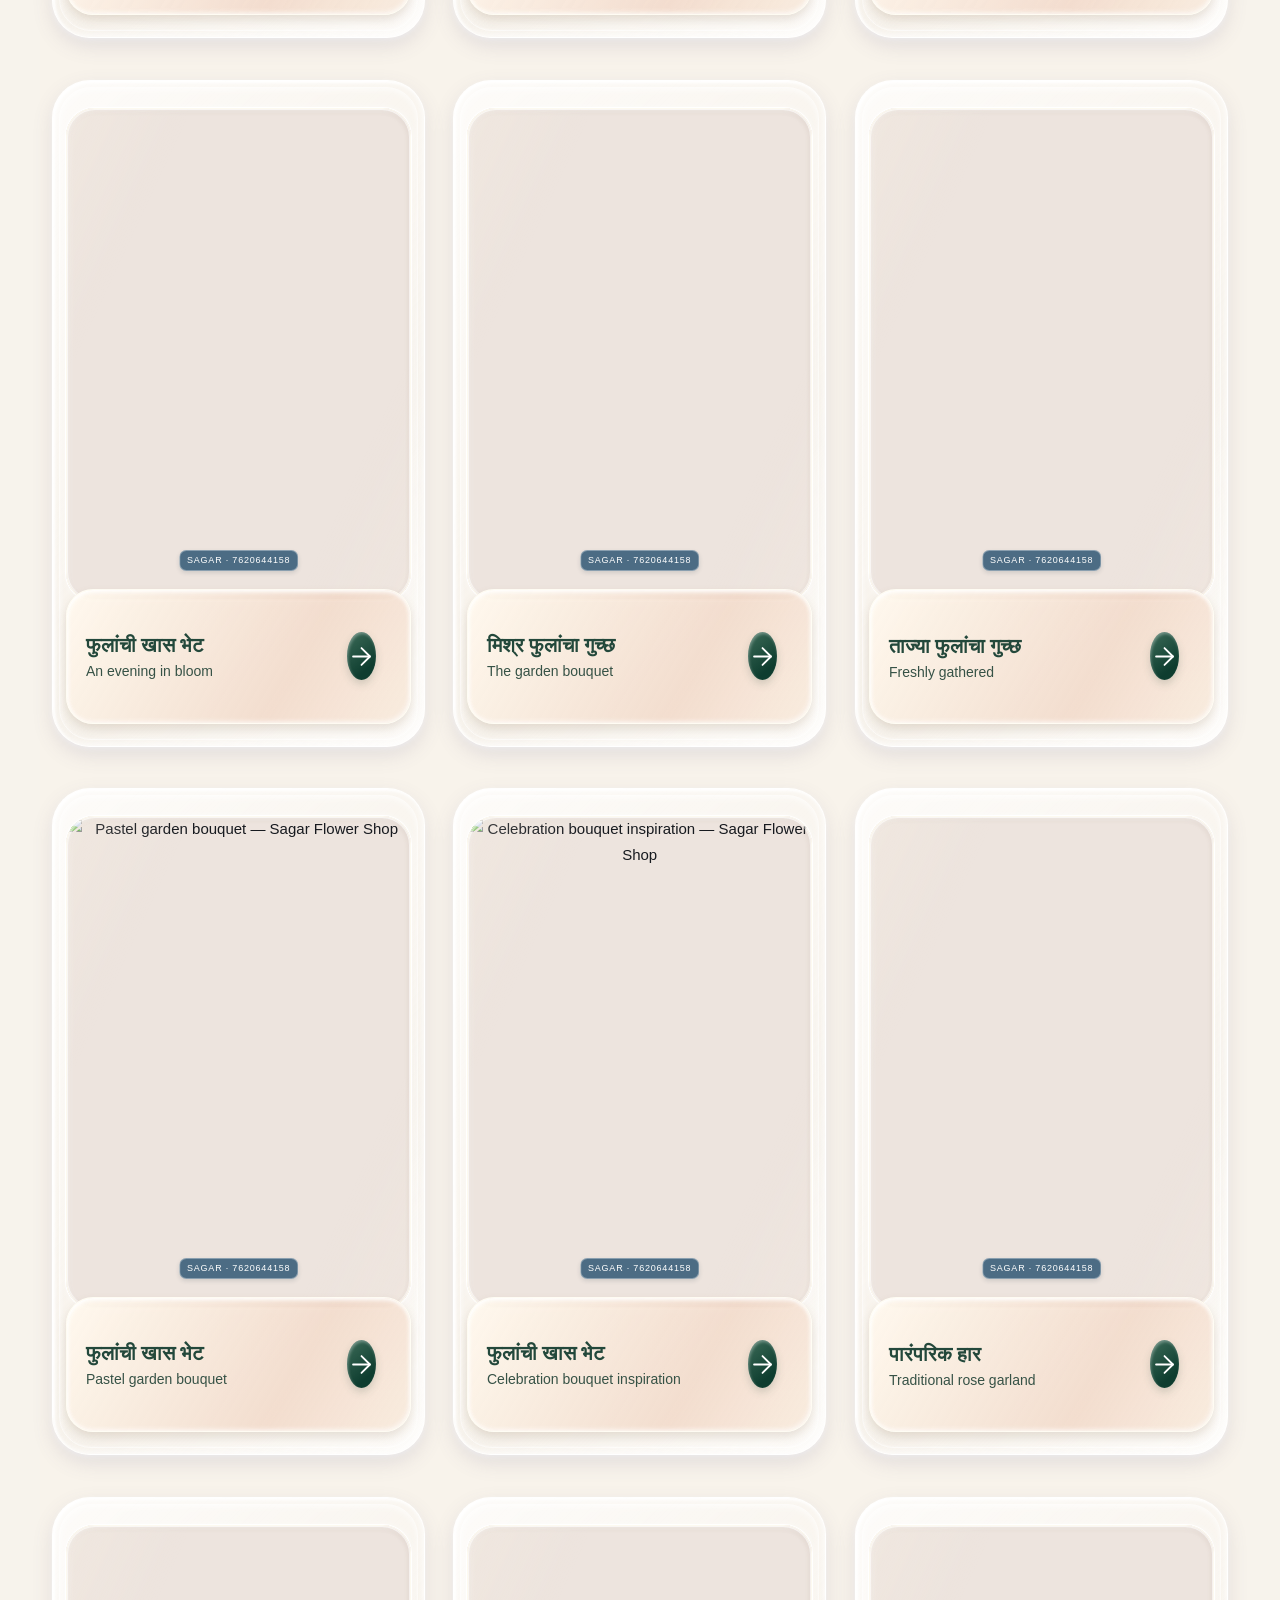
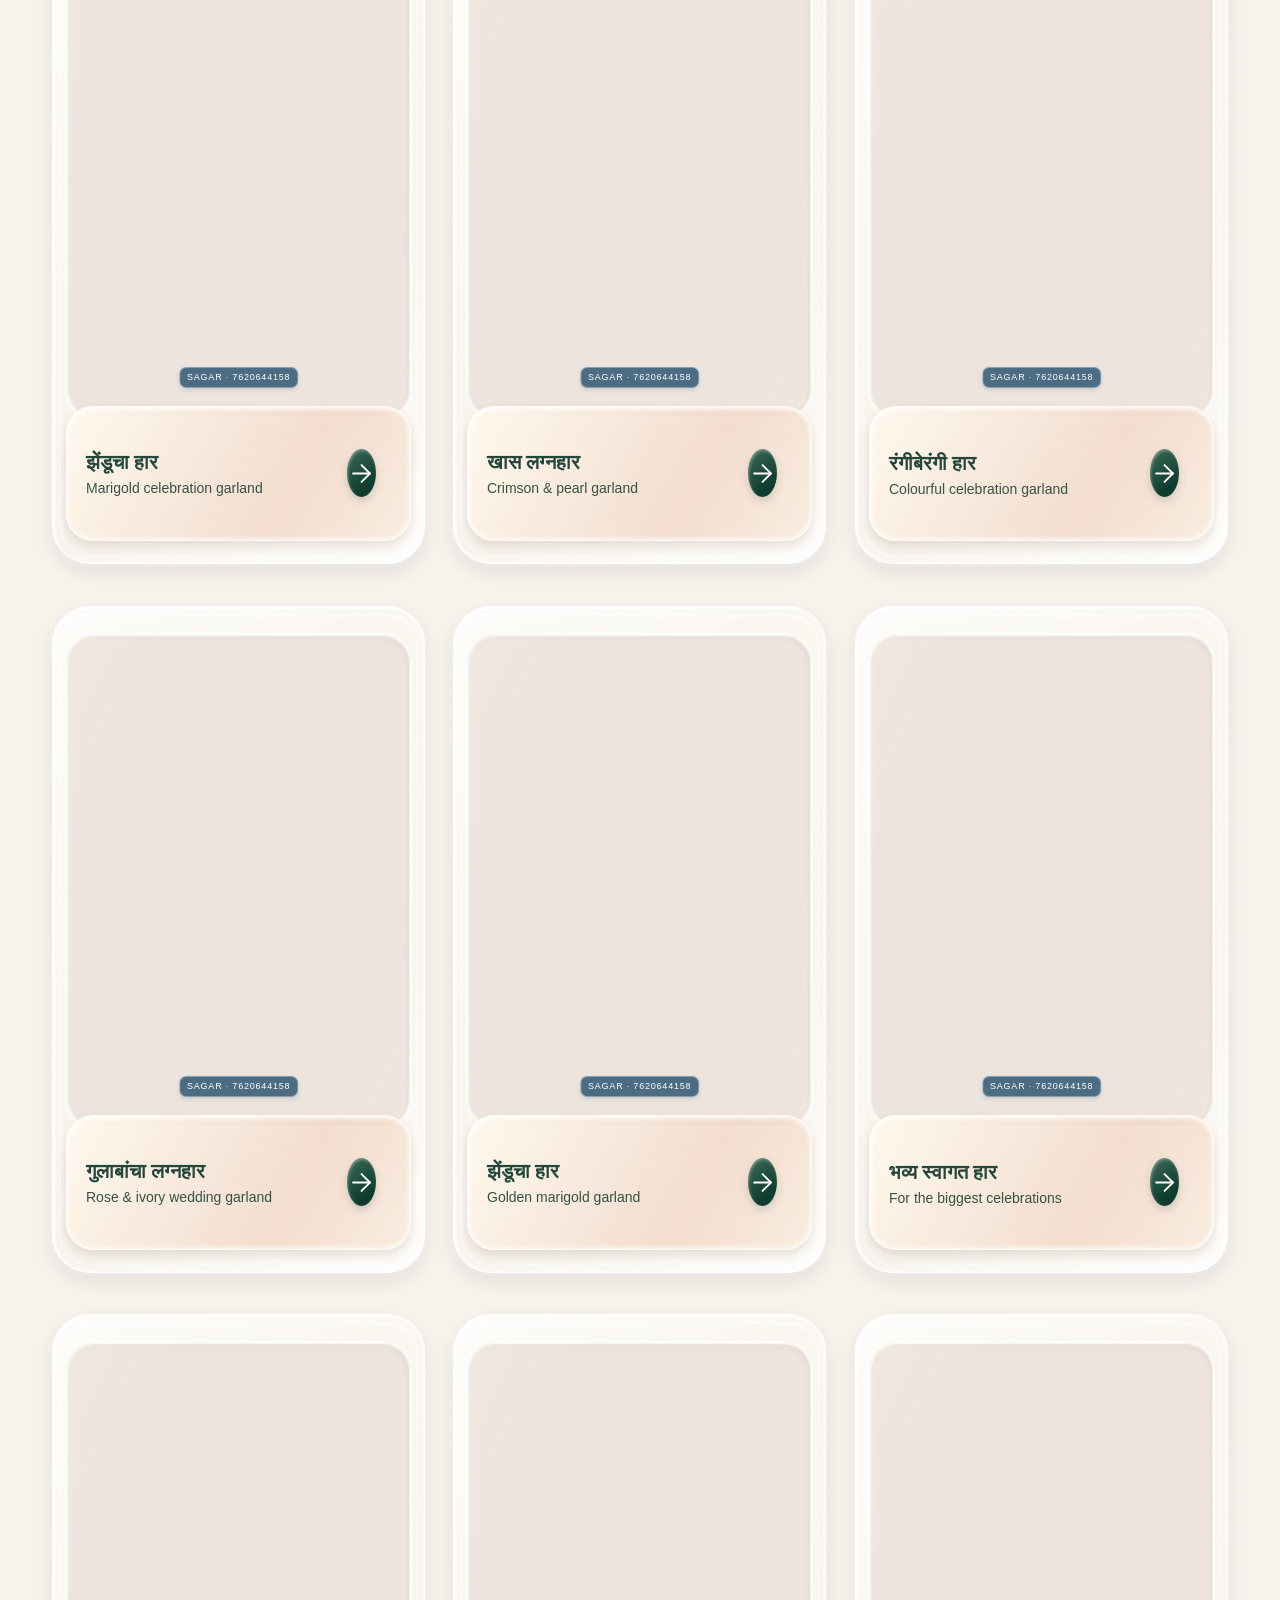
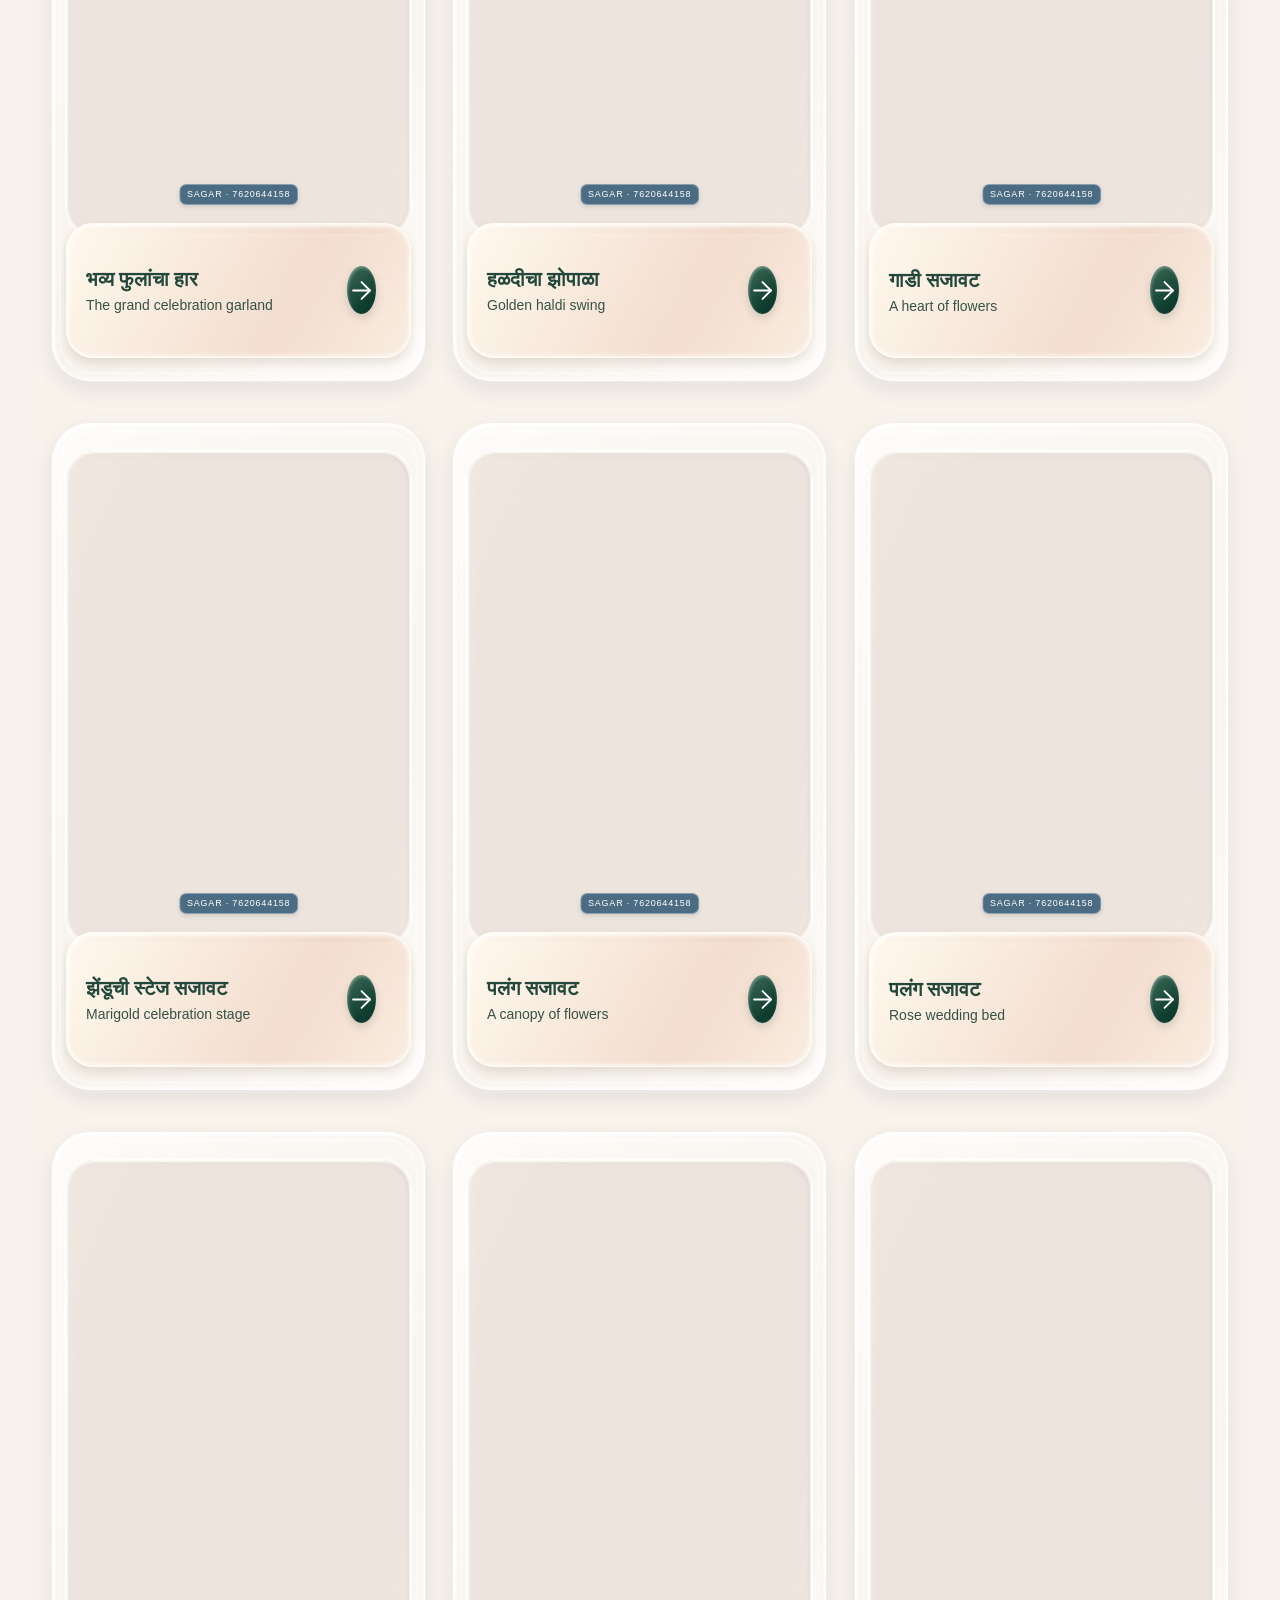
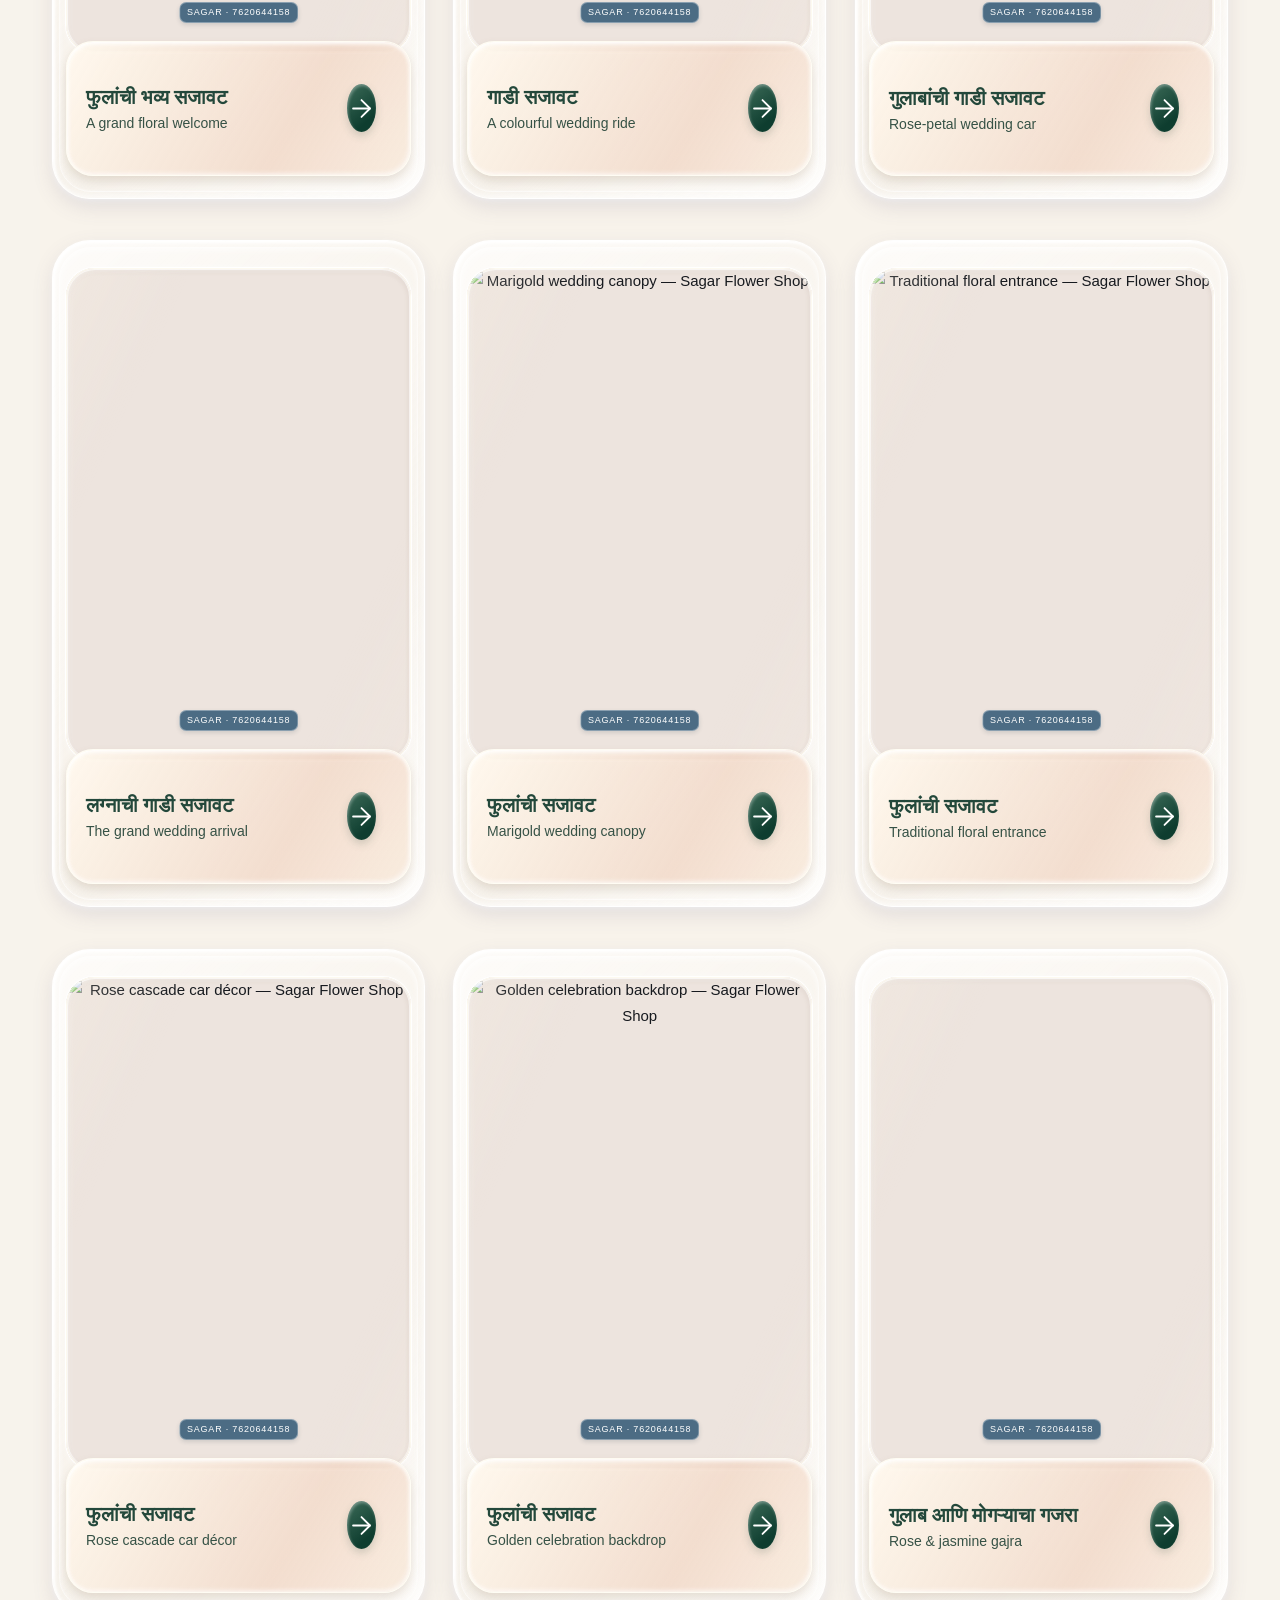
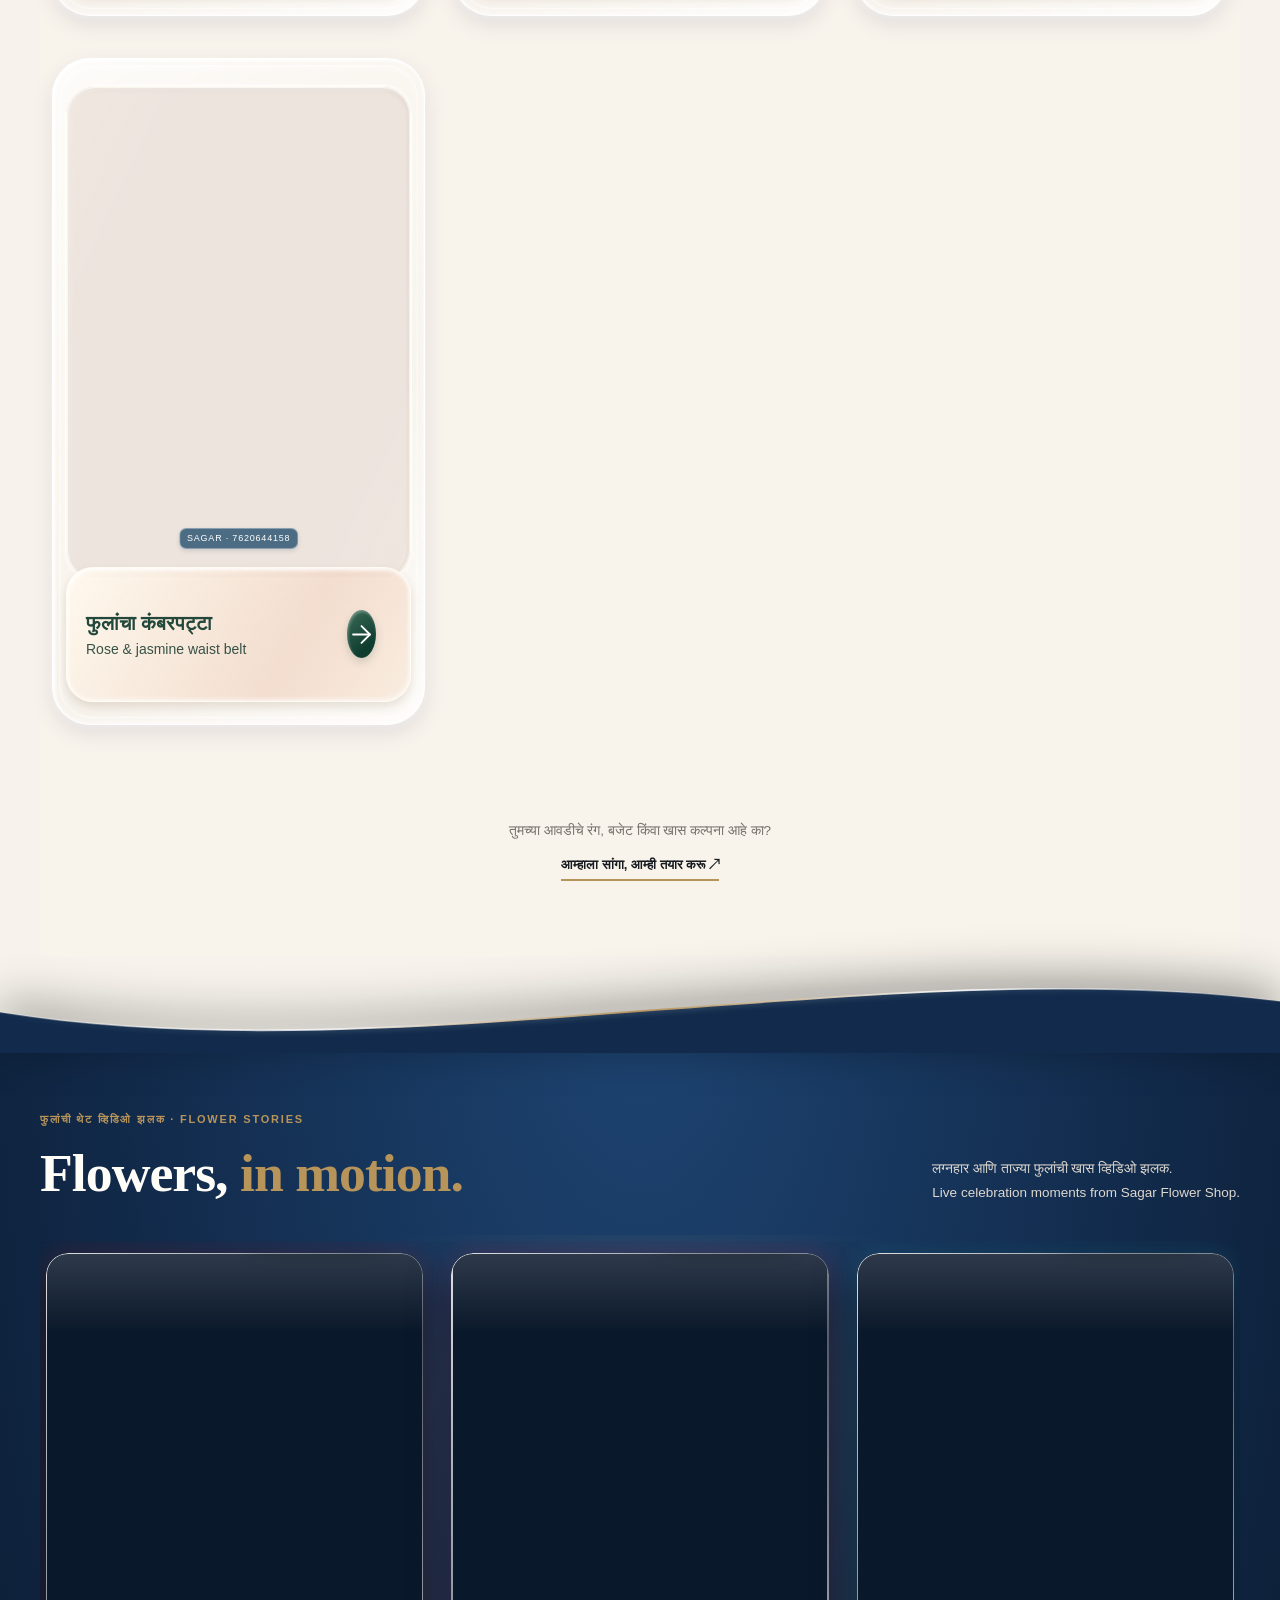
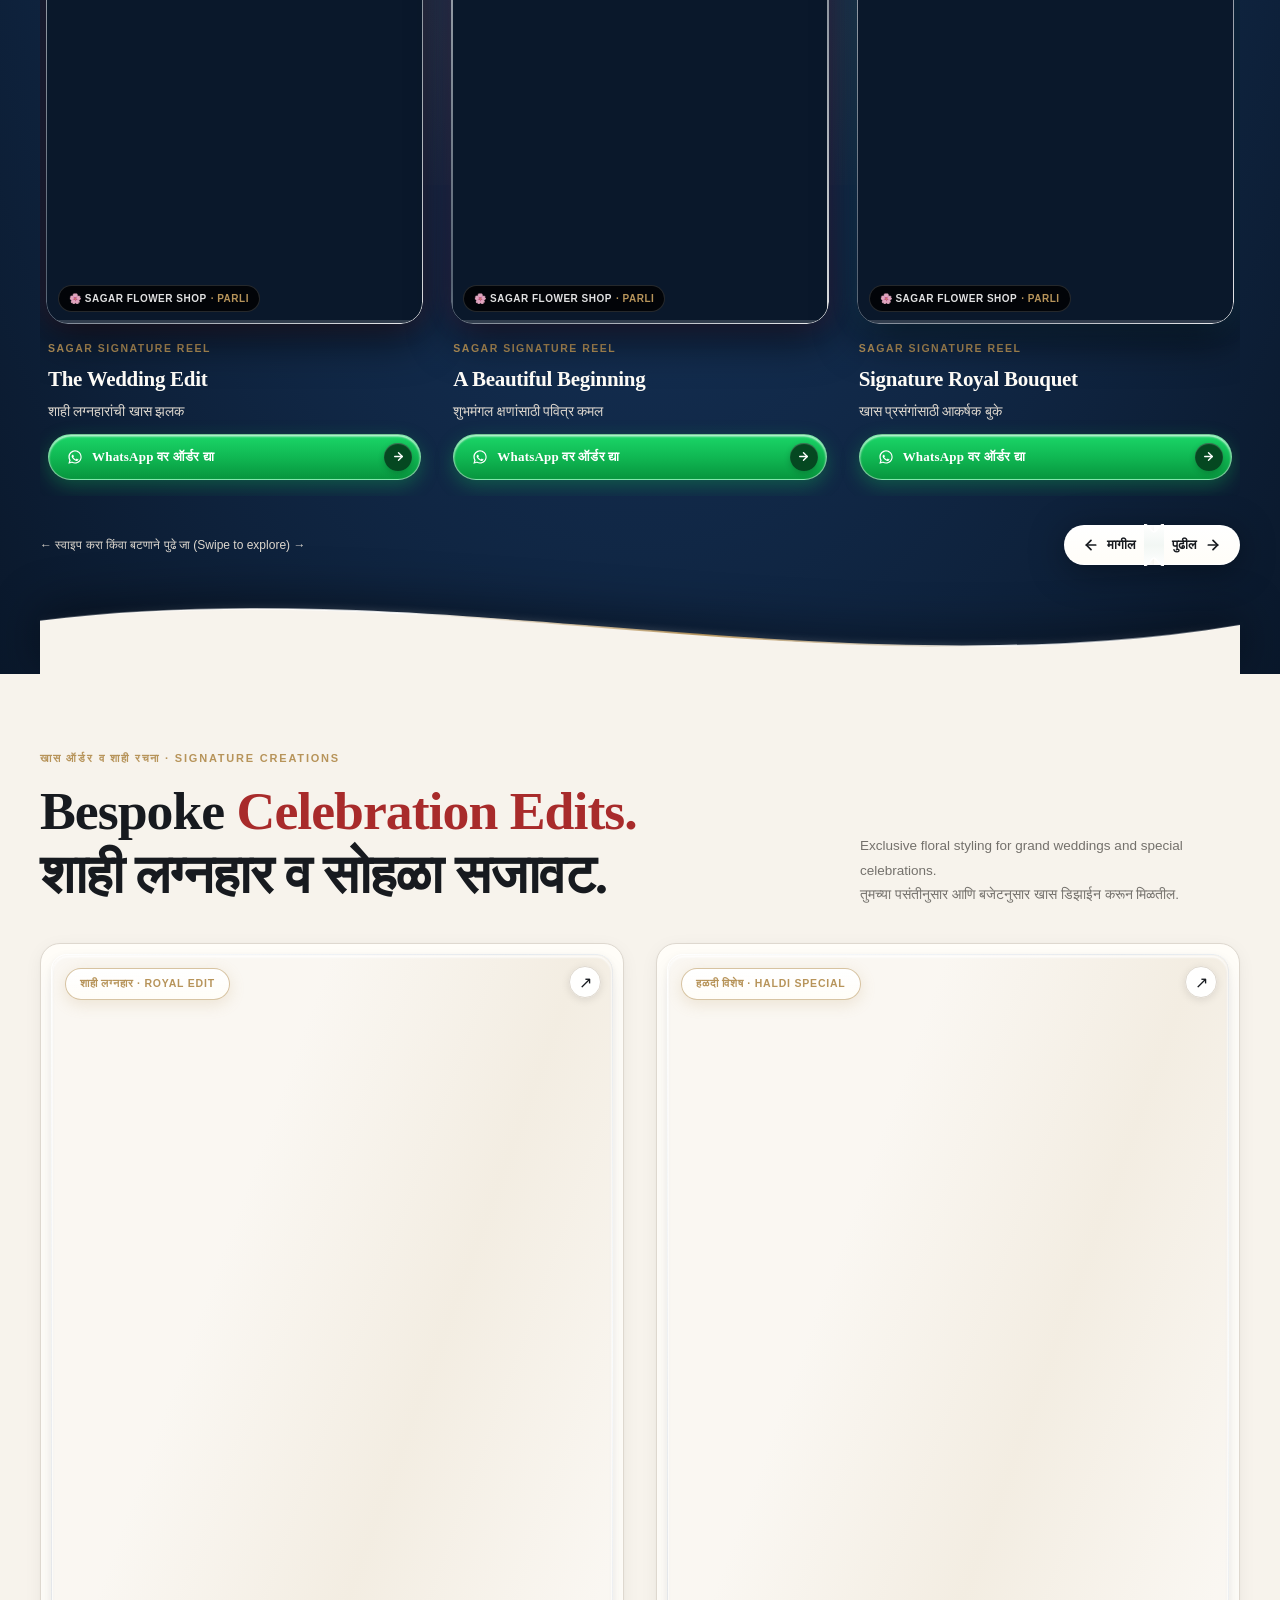
==== commit cdcd28ac: "Enrich Diwali fireworks and responsive hero" ====
--- a/index.html
+++ b/index.html
@@ -1,5 +1,5 @@
 <!doctype html>
-<html lang="en"><head><meta charset="utf-8"><meta name="viewport" content="width=device-width,initial-scale=1,viewport-fit=cover"><meta name="theme-color" content="#183A63"><title>Sagar Flower Shop | Garlands, Bouquets & Wedding Décor in Parli</title><meta name="description" content="Flowers for life's beautiful moments. Explore Sagar Flower Shop's wedding garlands, bouquets, floral belts and event decorations in Parli. Enquire on WhatsApp."><link rel="canonical" href="https://sagarflowershopparli.github.io/sagar-flower-shop/"><meta property="og:type" content="website"><meta property="og:title" content="Sagar Flower Shop — Made for your moments"><meta property="og:description" content="Wedding garlands, thoughtful bouquets & beautiful celebrations. Discover our floral portfolio in Parli."><meta property="og:url" content="https://sagarflowershopparli.github.io/sagar-flower-shop/"><meta property="og:image" content="https://sagarflowershopparli.github.io/sagar-flower-shop/assets/videos/delivery-poster.webp"><meta name="twitter:card" content="summary_large_image"><link rel="icon" href="assets/favicon.svg" type="image/svg+xml"><link rel="stylesheet" href="styles.css?v=diwali-fireworks-1"><link rel="preload" as="image" href="assets/brand/hero/hero-liquid-ring-back.webp" fetchpriority="high"><link rel="preload" as="image" href="assets/brand/hero/hero-red-roses.webp?v=sagar-2" fetchpriority="high"><link rel="preload" as="image" href="assets/brand/hero/hero-varmala.webp"><link rel="preload" as="image" href="assets/videos/delivery-poster.webp"><script src="app.js?v=diwali-fireworks-1" defer></script>
+<html lang="en"><head><meta charset="utf-8"><meta name="viewport" content="width=device-width,initial-scale=1,viewport-fit=cover"><meta name="theme-color" content="#183A63"><title>Sagar Flower Shop | Garlands, Bouquets & Wedding Décor in Parli</title><meta name="description" content="Flowers for life's beautiful moments. Explore Sagar Flower Shop's wedding garlands, bouquets, floral belts and event decorations in Parli. Enquire on WhatsApp."><link rel="canonical" href="https://sagarflowershopparli.github.io/sagar-flower-shop/"><meta property="og:type" content="website"><meta property="og:title" content="Sagar Flower Shop — Made for your moments"><meta property="og:description" content="Wedding garlands, thoughtful bouquets & beautiful celebrations. Discover our floral portfolio in Parli."><meta property="og:url" content="https://sagarflowershopparli.github.io/sagar-flower-shop/"><meta property="og:image" content="https://sagarflowershopparli.github.io/sagar-flower-shop/assets/videos/delivery-poster.webp"><meta name="twitter:card" content="summary_large_image"><link rel="icon" href="assets/favicon.svg" type="image/svg+xml"><link rel="stylesheet" href="styles.css?v=diwali-fireworks-3"><link rel="preload" as="image" href="assets/brand/hero/hero-liquid-ring-back.webp" fetchpriority="high"><link rel="preload" as="image" href="assets/brand/hero/hero-red-roses.webp?v=sagar-2" fetchpriority="high"><link rel="preload" as="image" href="assets/brand/hero/hero-varmala.webp"><link rel="preload" as="image" href="assets/videos/delivery-poster.webp"><script src="app.js?v=diwali-fireworks-3" defer></script>
 <style>
 /* Instant Inlined Cache-Proof Glassmorphism & Minimalist Navbar Styles */
 @media (max-width: 768px) {
@@ -144,6 +144,8 @@
 <section class="hero-3d-showcase diwali-hero" id="home" aria-label="Sagar Flower Shop Signature Showcase" aria-roledescription="carousel">
   <!-- Temporary Diwali celebration: remove this canvas and greeting after the festival. -->
   <canvas class="diwali-fireworks" id="diwaliFireworks" aria-hidden="true"></canvas>
+  <div class="diwali-bloom diwali-bloom-left" aria-hidden="true"></div>
+  <div class="diwali-bloom diwali-bloom-right" aria-hidden="true"></div>
   <div class="diwali-greeting">
     <p class="diwali-kicker">सागर फूल सेंटर <span aria-hidden="true">✦</span> PARLI</p>
     <p class="diwali-wish" lang="mr">दीपावलीच्या हार्दिक शुभेच्छा</p>
--- a/styles.css
+++ b/styles.css
@@ -4891,6 +4891,8 @@
   isolation: isolate;
   min-height: 830px;
   background:
+    radial-gradient(ellipse at 3% 40%, rgba(61, 65, 126, .22), transparent 35%),
+    radial-gradient(ellipse at 97% 39%, rgba(96, 60, 124, .18), transparent 35%),
     radial-gradient(ellipse at 15% 20%, rgba(247, 186, 151, .22), transparent 36%),
     radial-gradient(ellipse at 86% 25%, rgba(166, 183, 233, .25), transparent 37%),
     radial-gradient(ellipse at 50% 55%, #fffdf8 0%, #f7f3ec 72%);
@@ -4898,10 +4900,31 @@
 .diwali-fireworks {
   position: absolute;
   inset: 0;
-  z-index: 0;
+  z-index: 1;
   width: 100%;
   height: 100%;
   pointer-events: none;
+}
+.diwali-bloom {
+  position: absolute;
+  z-index: 0;
+  top: 32%;
+  width: clamp(190px, 23vw, 330px);
+  aspect-ratio: 1;
+  border-radius: 50%;
+  pointer-events: none;
+  opacity: .76;
+  background: repeating-conic-gradient(from 4deg, #e84f83 0deg 2.5deg, transparent 2.5deg 11deg, #e7a325 11deg 13.5deg, transparent 13.5deg 22deg, #2ca8d6 22deg 24.5deg, transparent 24.5deg 33deg);
+  -webkit-mask: radial-gradient(circle, transparent 0 24%, #000 29% 32%, transparent 37% 46%, #000 52% 56%, transparent 62%);
+  mask: radial-gradient(circle, transparent 0 24%, #000 29% 32%, transparent 37% 46%, #000 52% 56%, transparent 62%);
+  filter: drop-shadow(0 0 8px rgba(229, 94, 134, .55));
+  animation: diwaliBloom 9s ease-in-out infinite alternate;
+}
+.diwali-bloom-left { left: 5%; }
+.diwali-bloom-right { right: 5%; top: 39%; animation-delay: -4s; transform: rotate(24deg); }
+@keyframes diwaliBloom {
+  from { opacity: .64; rotate: -7deg; scale: .94; }
+  to { opacity: .86; rotate: 7deg; scale: 1.06; }
 }
 .diwali-greeting {
   position: relative;
@@ -4948,6 +4971,9 @@
 .diwali-hero .hero-display-type { top: 34px; }
 @media (max-width: 768px) {
   .diwali-hero { min-height: 780px; padding-top: 20px; padding-bottom: calc(24px + env(safe-area-inset-bottom)); }
+  .diwali-bloom { width: 195px; top: 29%; opacity: .68; }
+  .diwali-bloom-left { left: -72px; }
+  .diwali-bloom-right { right: -72px; top: 45%; }
   .diwali-greeting { padding-inline: 8px; }
   .diwali-greeting::after { margin-top: 10px; }
   .diwali-kicker { font-size: 8px; letter-spacing: .15em; margin-bottom: 5px; }
@@ -4964,6 +4990,7 @@
 }
 @media (prefers-reduced-motion: reduce) {
   .diwali-fireworks { display: none; }
+  .diwali-bloom { animation: none; }
 }
 
 /* Static ivory collection — four parts photography, one part caption. */
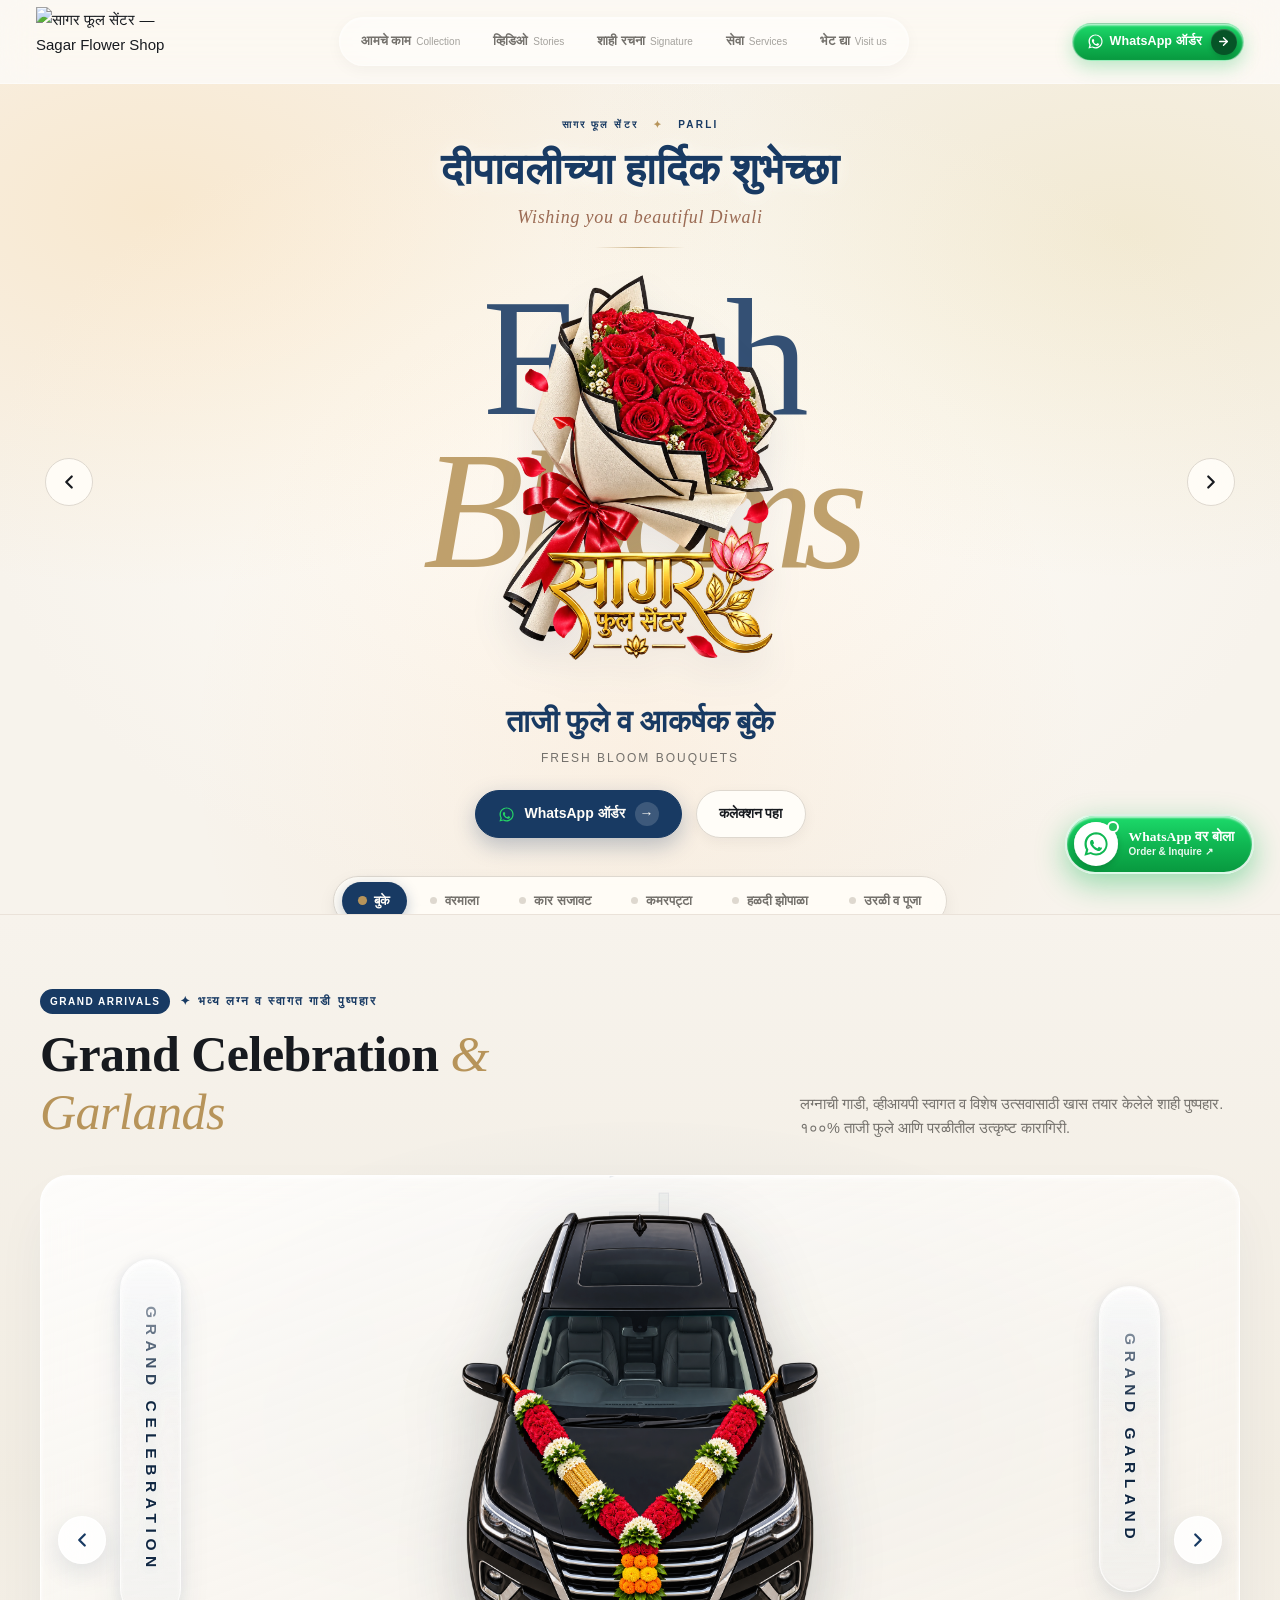
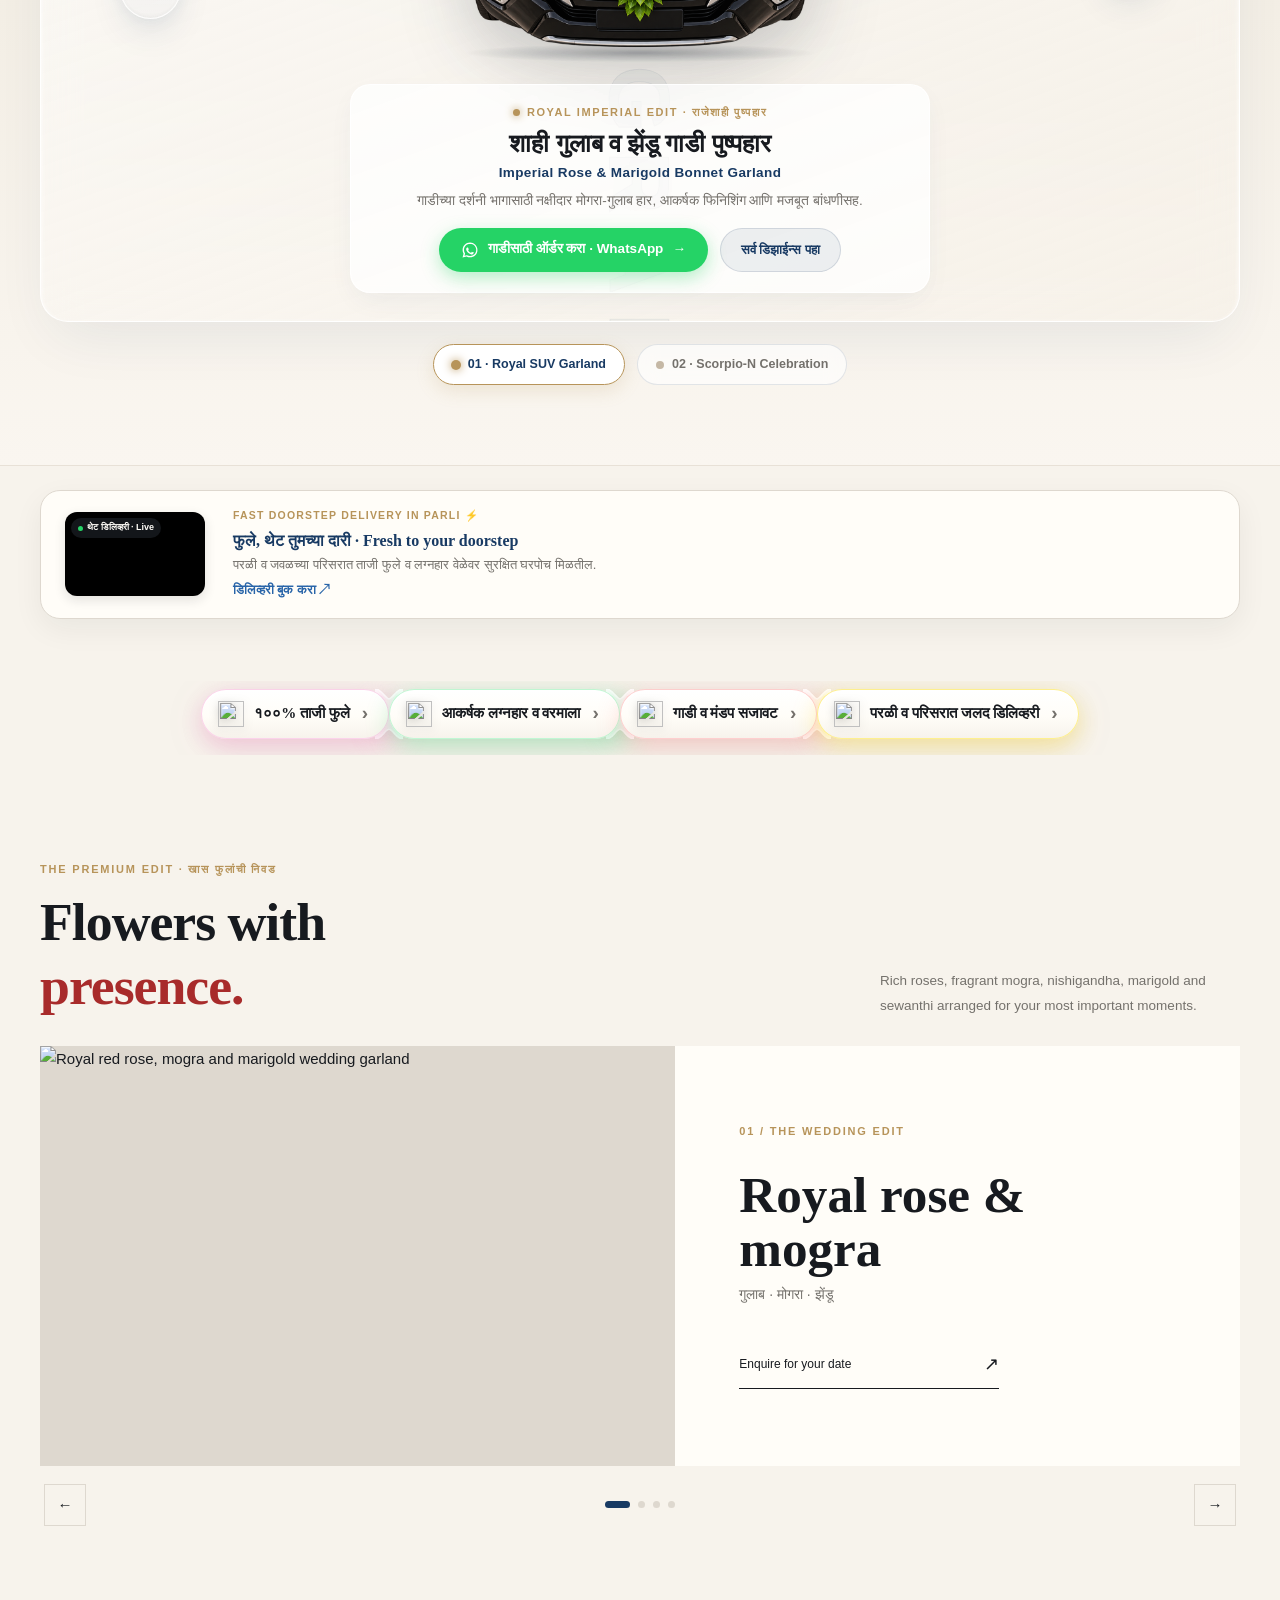
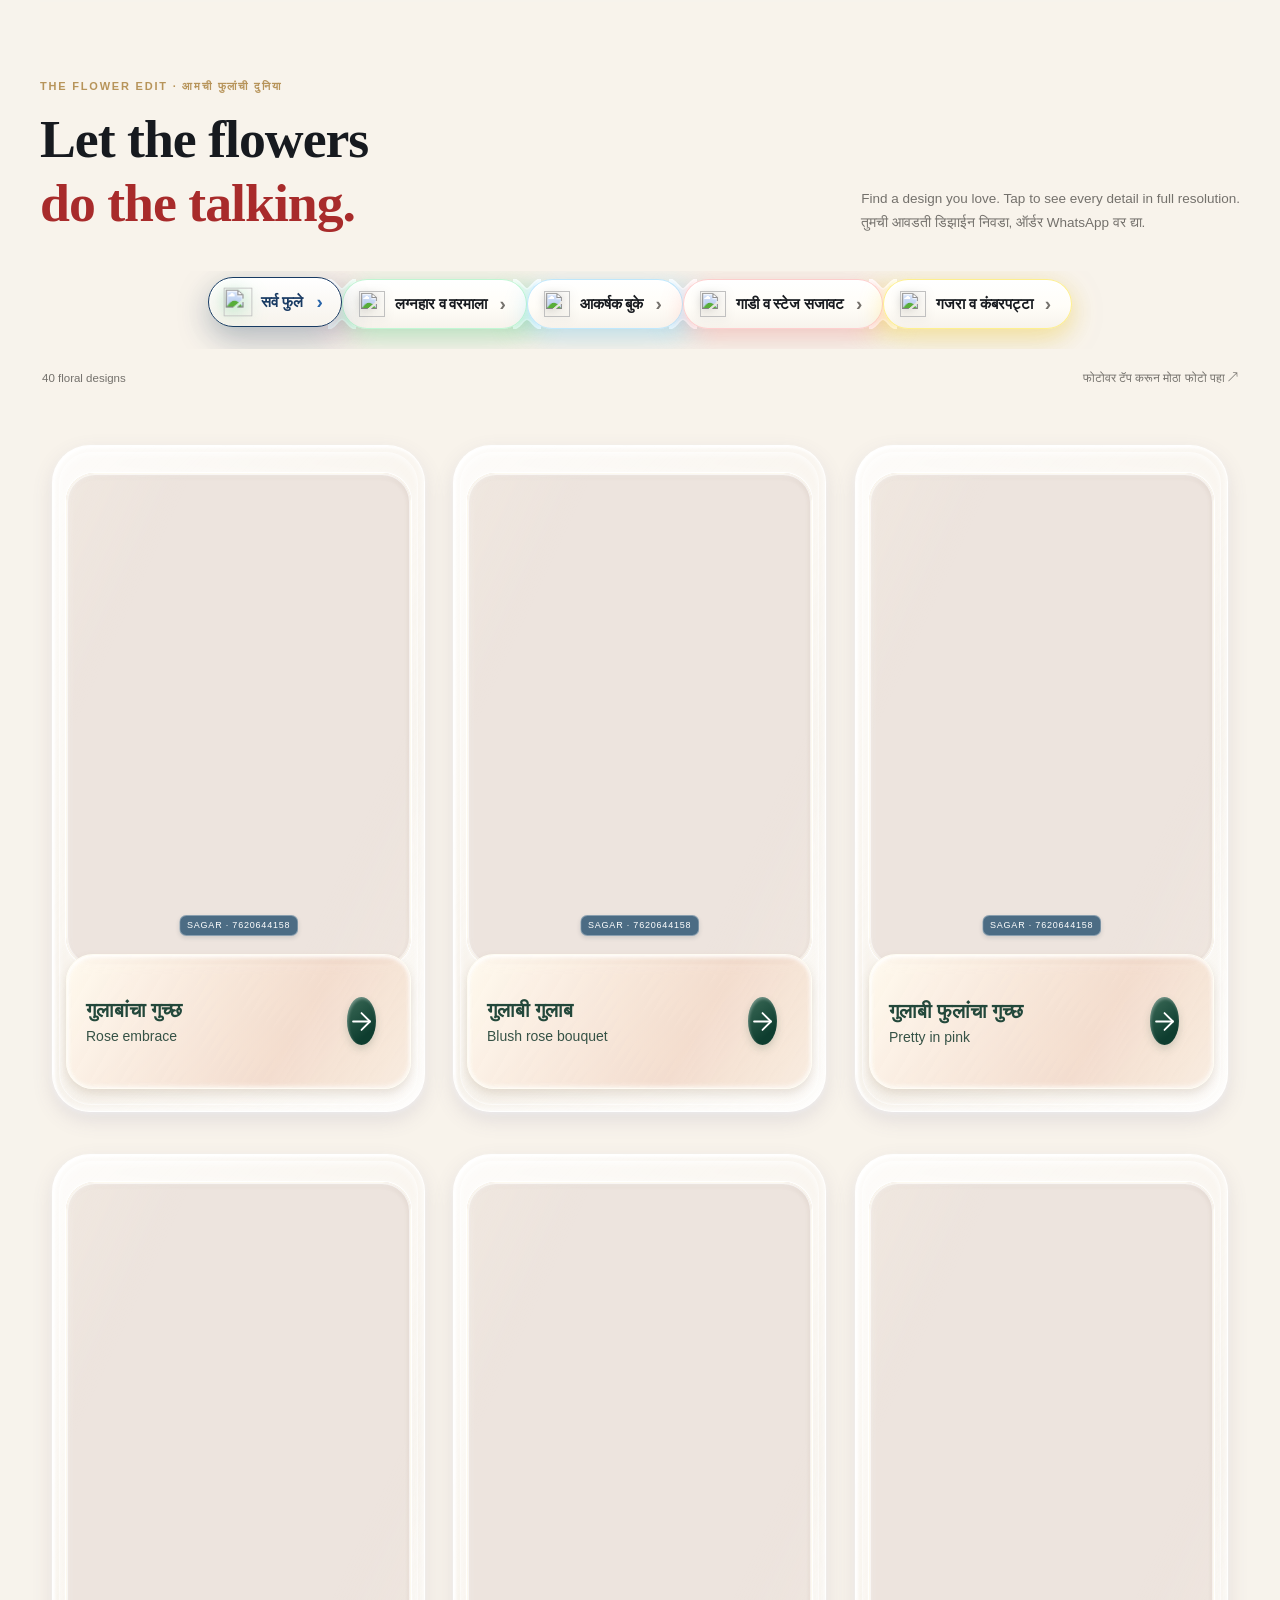
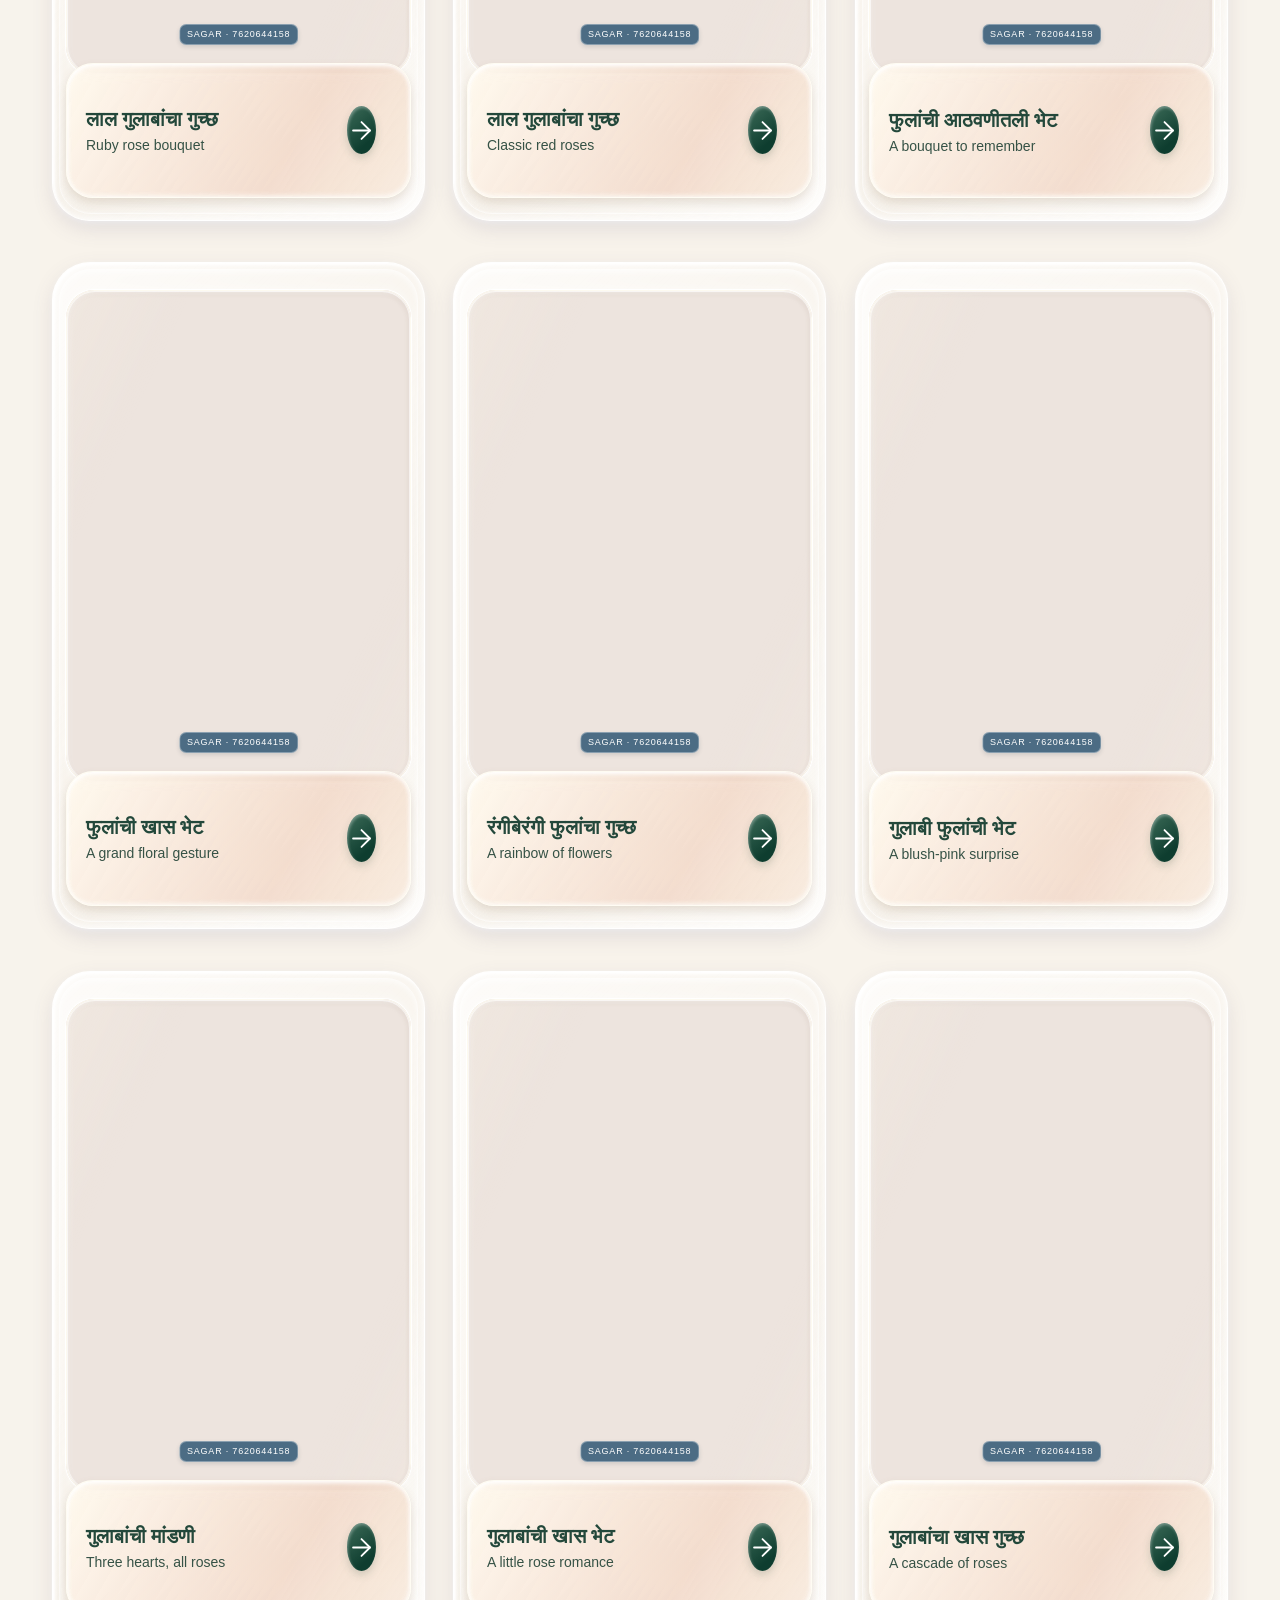
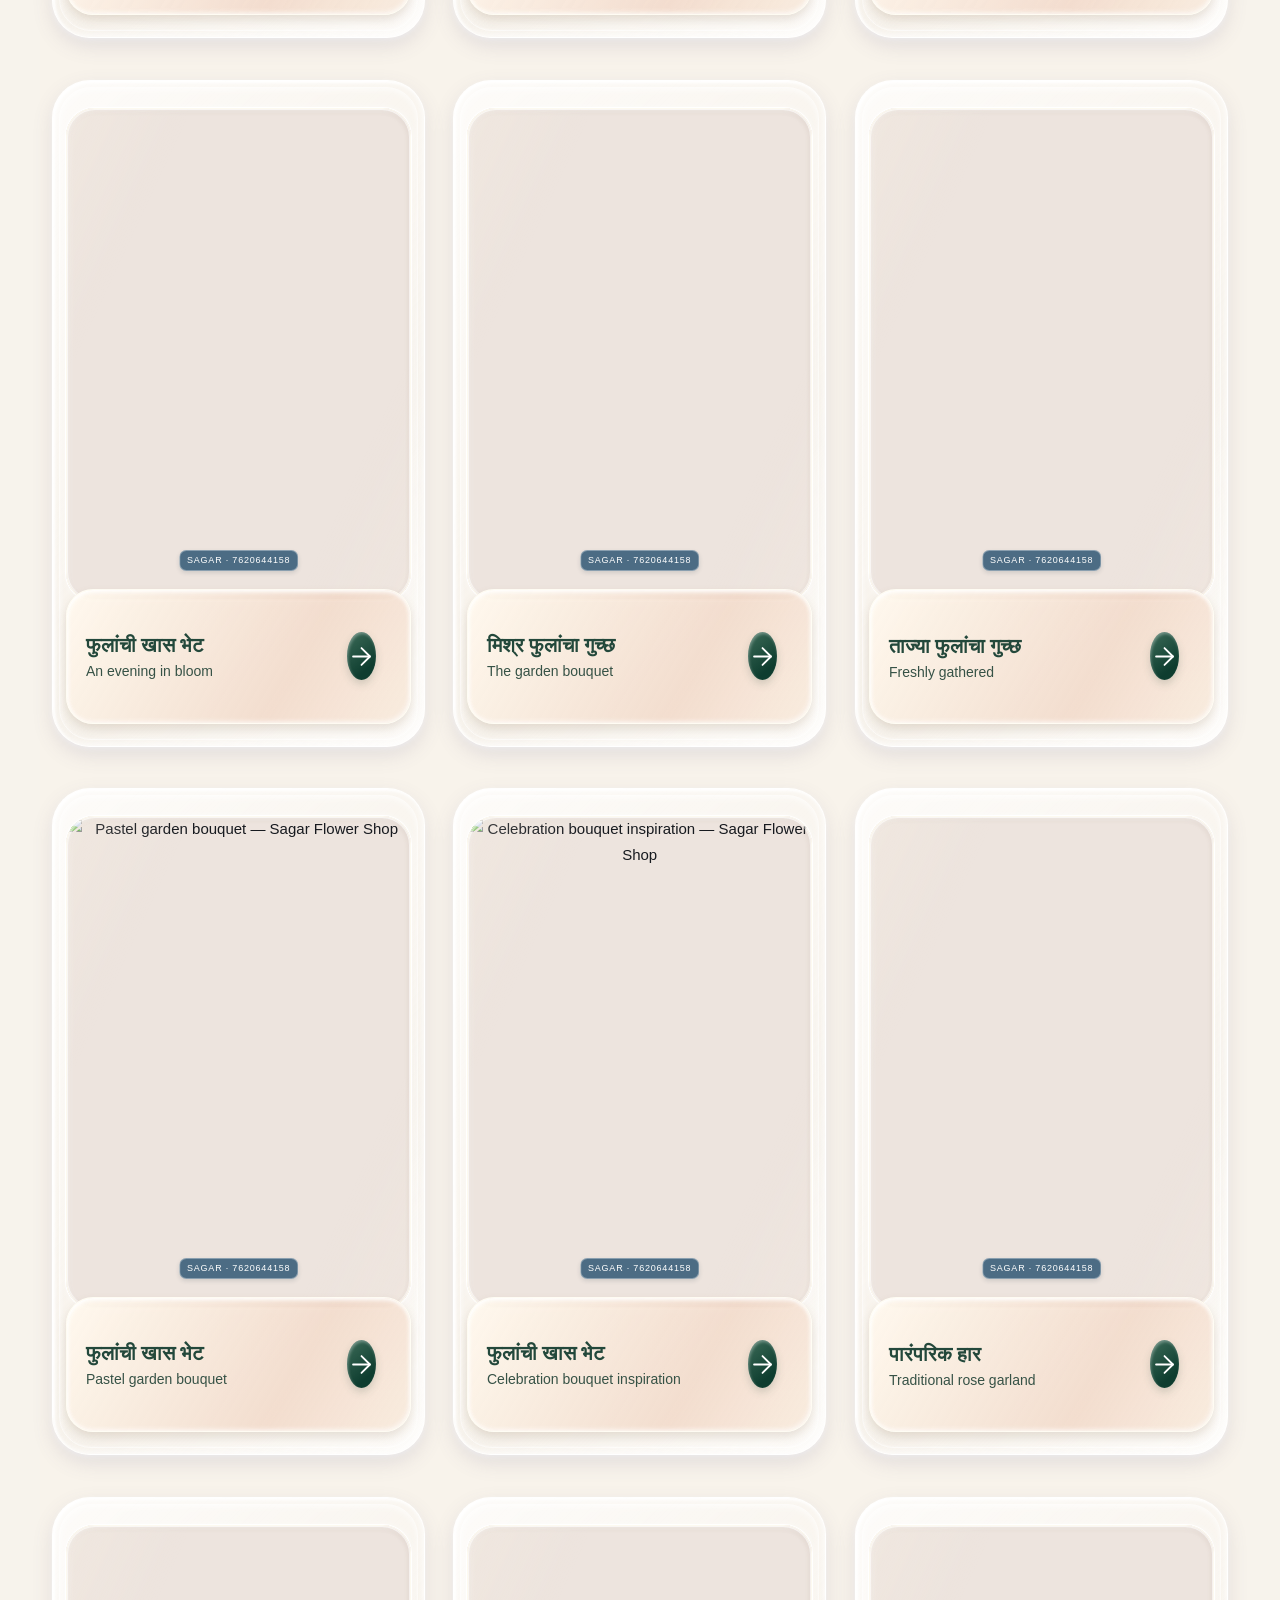
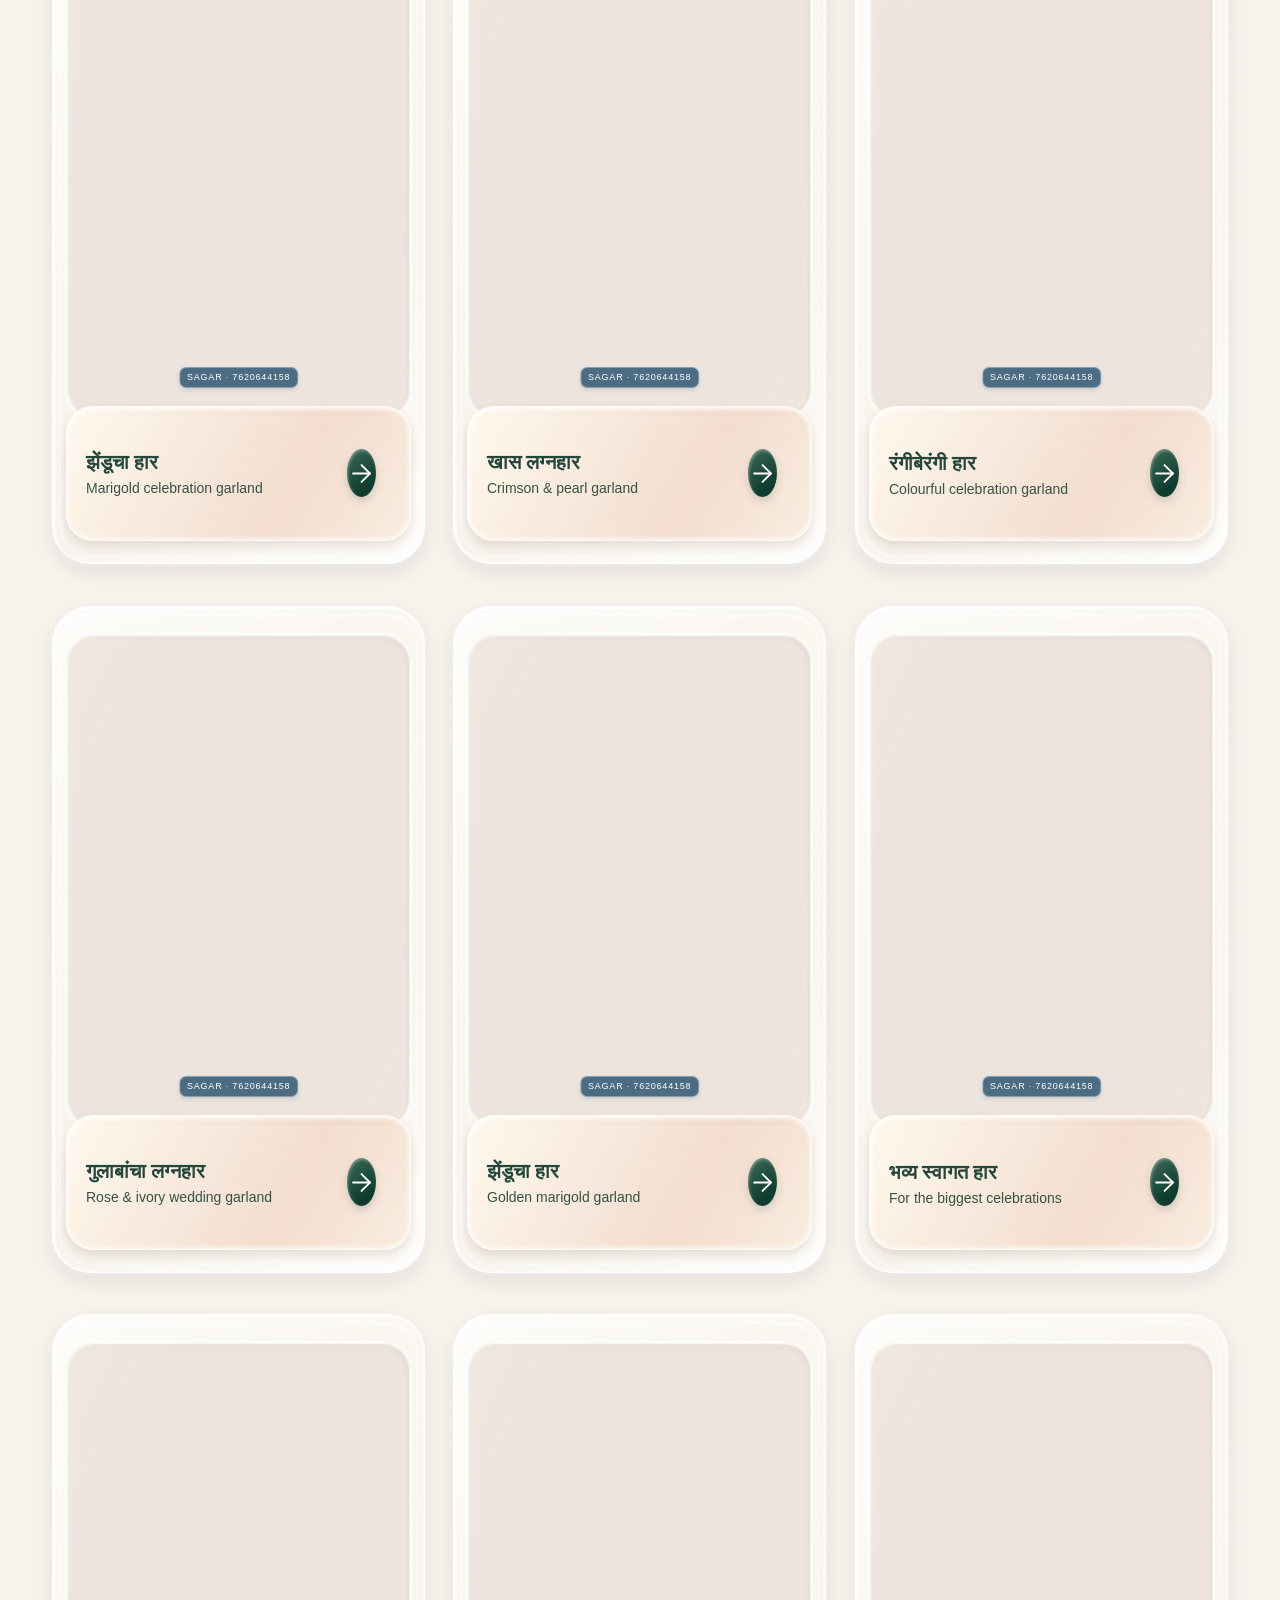
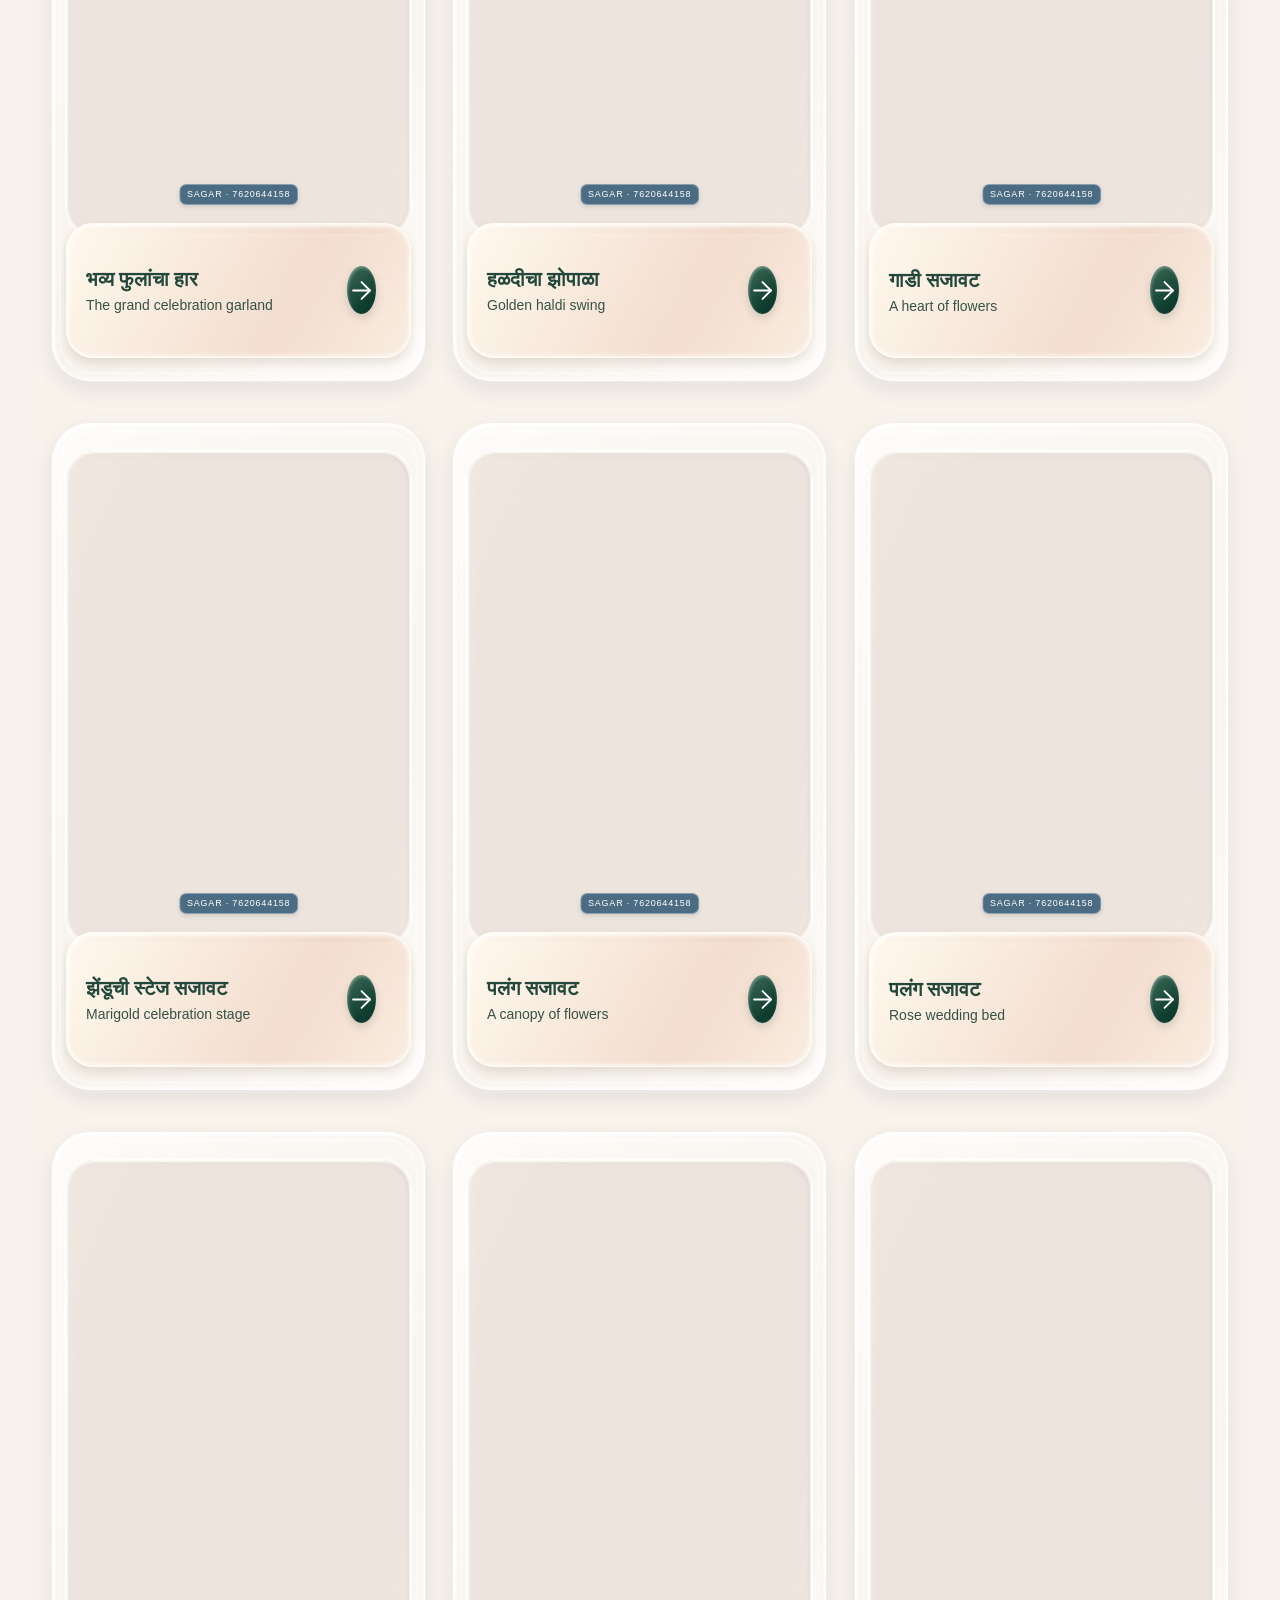
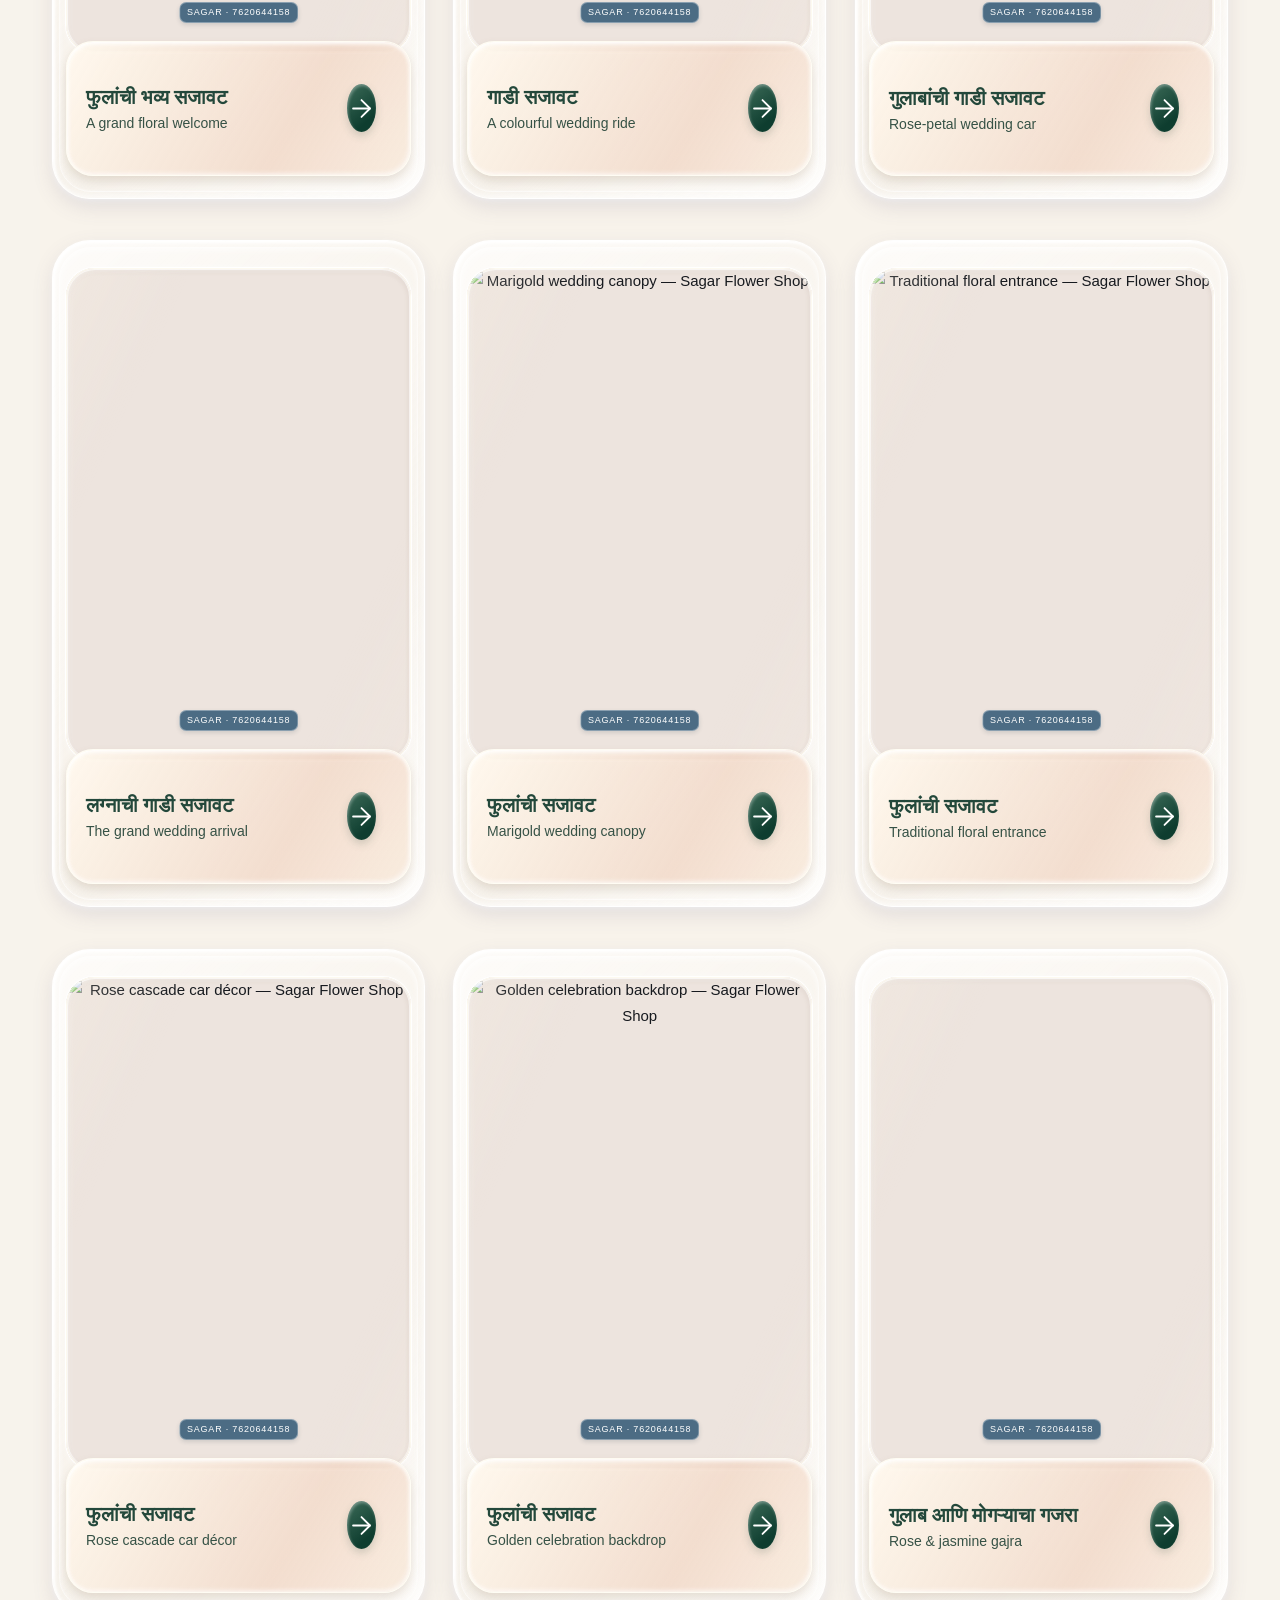
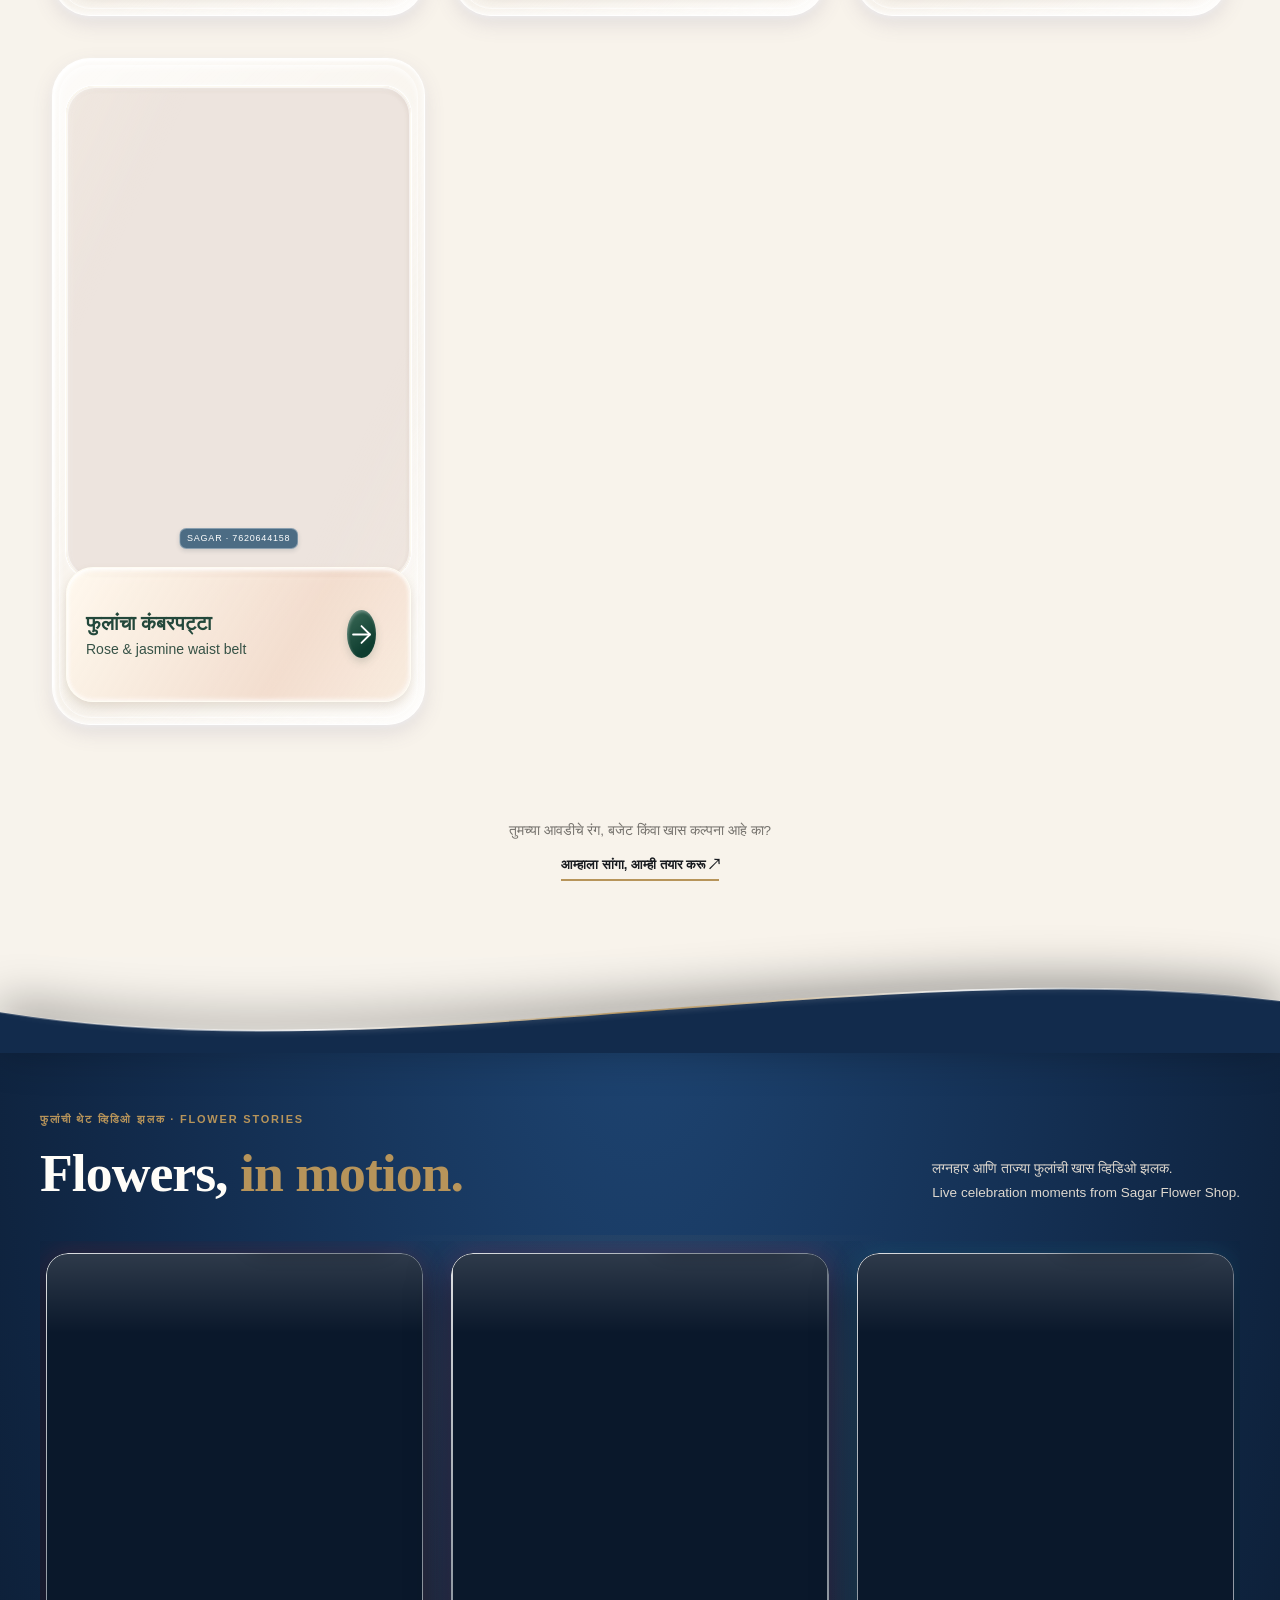
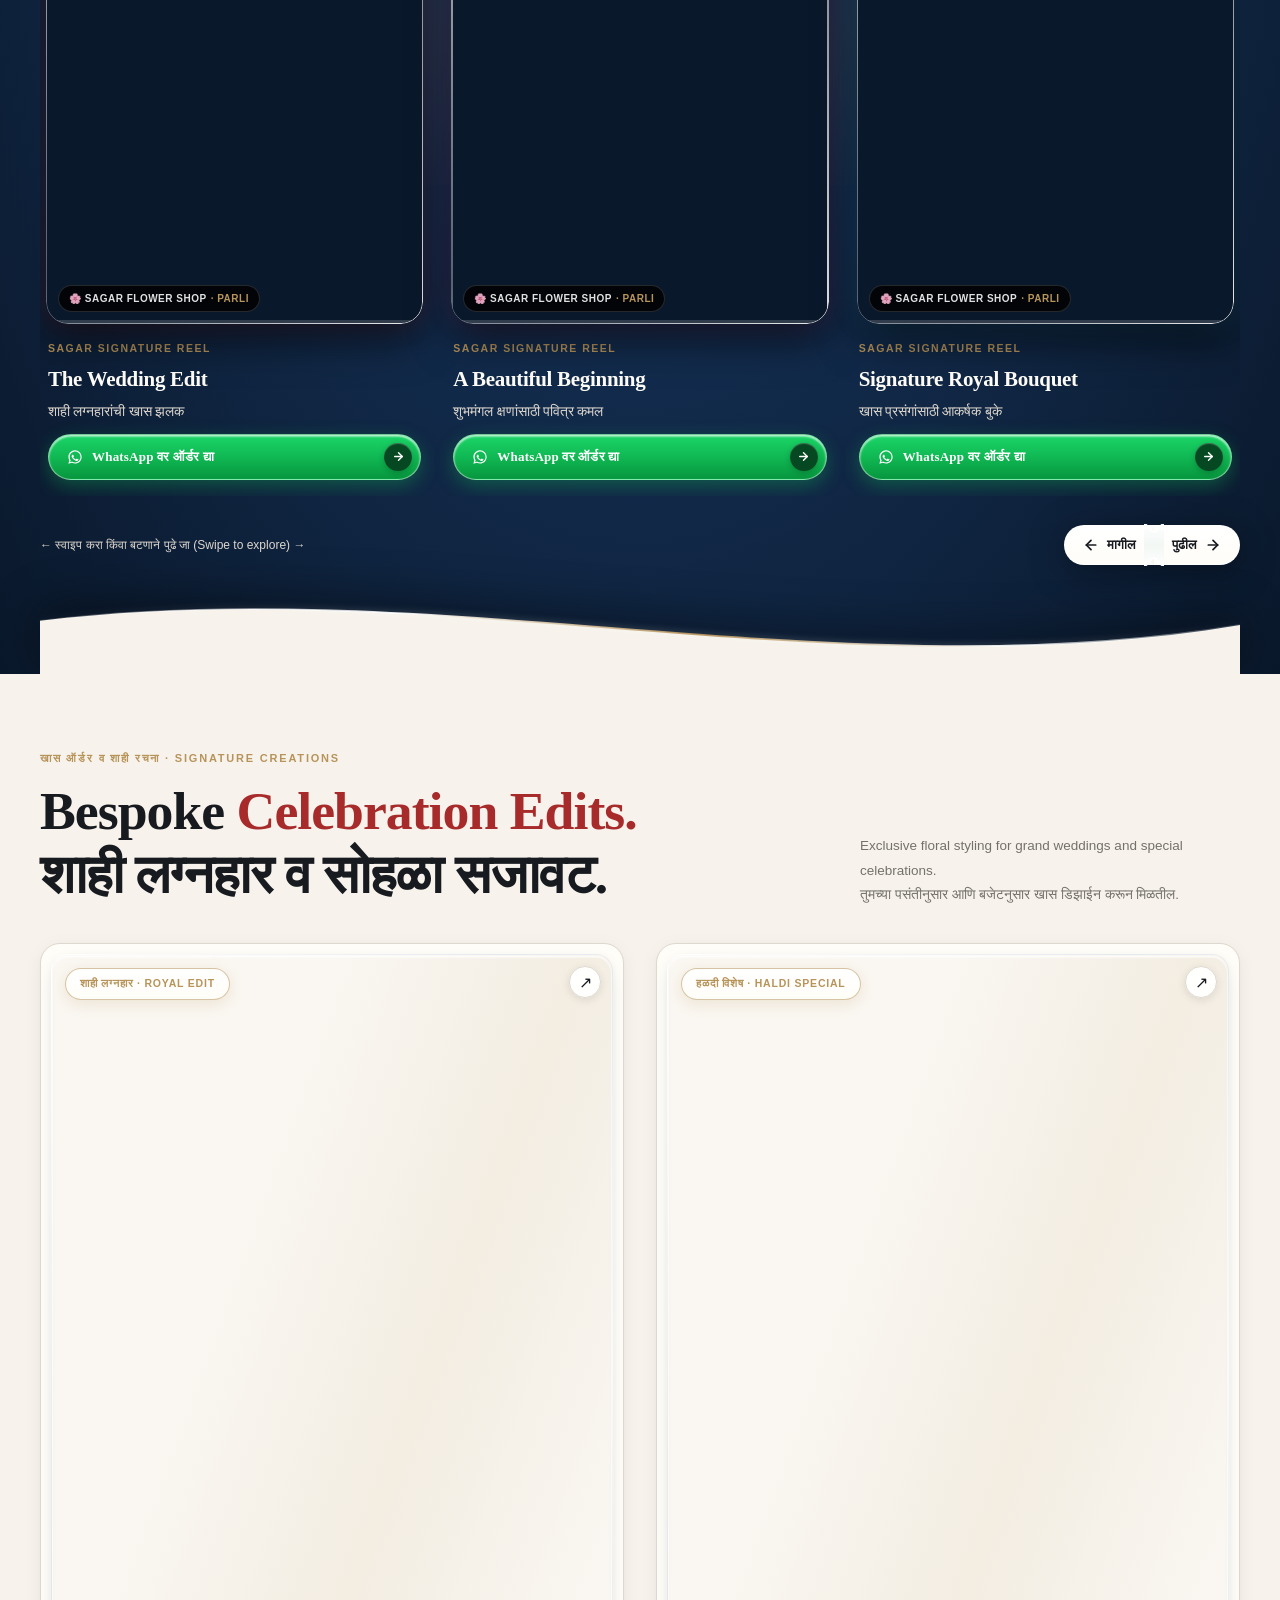
==== commit b895b4d7: "Add elegant Diwali fireworks overlay and restore slide 1 transparency" ====
--- a/index.html
+++ b/index.html
@@ -1,5 +1,5 @@
 <!doctype html>
-<html lang="en"><head><meta charset="utf-8"><meta name="viewport" content="width=device-width,initial-scale=1,viewport-fit=cover"><meta name="theme-color" content="#183A63"><title>Sagar Flower Shop | Garlands, Bouquets & Wedding Décor in Parli</title><meta name="description" content="Flowers for life's beautiful moments. Explore Sagar Flower Shop's wedding garlands, bouquets, floral belts and event decorations in Parli. Enquire on WhatsApp."><link rel="canonical" href="https://sagarflowershopparli.github.io/sagar-flower-shop/"><meta property="og:type" content="website"><meta property="og:title" content="Sagar Flower Shop — Made for your moments"><meta property="og:description" content="Wedding garlands, thoughtful bouquets & beautiful celebrations. Discover our floral portfolio in Parli."><meta property="og:url" content="https://sagarflowershopparli.github.io/sagar-flower-shop/"><meta property="og:image" content="https://sagarflowershopparli.github.io/sagar-flower-shop/assets/videos/delivery-poster.webp"><meta name="twitter:card" content="summary_large_image"><link rel="icon" href="assets/favicon.svg" type="image/svg+xml"><link rel="stylesheet" href="styles.css?v=diwali-fireworks-3"><link rel="preload" as="image" href="assets/brand/hero/hero-liquid-ring-back.webp" fetchpriority="high"><link rel="preload" as="image" href="assets/brand/hero/hero-red-roses.webp?v=sagar-2" fetchpriority="high"><link rel="preload" as="image" href="assets/brand/hero/hero-varmala.webp"><link rel="preload" as="image" href="assets/videos/delivery-poster.webp"><script src="app.js?v=diwali-fireworks-3" defer></script>
+<html lang="en"><head><meta charset="utf-8"><meta name="viewport" content="width=device-width,initial-scale=1,viewport-fit=cover"><meta name="theme-color" content="#183A63"><title>Sagar Flower Shop | Garlands, Bouquets & Wedding Décor in Parli</title><meta name="description" content="Flowers for life's beautiful moments. Explore Sagar Flower Shop's wedding garlands, bouquets, floral belts and event decorations in Parli. Enquire on WhatsApp."><link rel="canonical" href="https://sagarflowershopparli.github.io/sagar-flower-shop/"><meta property="og:type" content="website"><meta property="og:title" content="Sagar Flower Shop — Made for your moments"><meta property="og:description" content="Wedding garlands, thoughtful bouquets & beautiful celebrations. Discover our floral portfolio in Parli."><meta property="og:url" content="https://sagarflowershopparli.github.io/sagar-flower-shop/"><meta property="og:image" content="https://sagarflowershopparli.github.io/sagar-flower-shop/assets/videos/delivery-poster.webp"><meta name="twitter:card" content="summary_large_image"><link rel="icon" href="assets/favicon.svg" type="image/svg+xml"><link rel="stylesheet" href="styles.css?v=diwali-celebration-5"><link rel="preload" as="image" href="assets/brand/hero/hero-liquid-ring-back.webp" fetchpriority="high"><link rel="preload" as="image" href="assets/brand/hero/hero-red-roses-cutout.webp?v=4" fetchpriority="high"><link rel="preload" as="image" href="assets/brand/hero/hero-varmala.webp"><link rel="preload" as="image" href="assets/videos/delivery-poster.webp"><link rel="stylesheet" href="diwali.css?v=diwali-celebration-5"><script src="app.js?v=diwali-celebration-5" defer></script><script src="diwali.js?v=diwali-celebration-5" defer></script>
 <style>
 /* Instant Inlined Cache-Proof Glassmorphism & Minimalist Navbar Styles */
 @media (max-width: 768px) {
@@ -144,8 +144,6 @@
 <section class="hero-3d-showcase diwali-hero" id="home" aria-label="Sagar Flower Shop Signature Showcase" aria-roledescription="carousel">
   <!-- Temporary Diwali celebration: remove this canvas and greeting after the festival. -->
   <canvas class="diwali-fireworks" id="diwaliFireworks" aria-hidden="true"></canvas>
-  <div class="diwali-bloom diwali-bloom-left" aria-hidden="true"></div>
-  <div class="diwali-bloom diwali-bloom-right" aria-hidden="true"></div>
   <div class="diwali-greeting">
     <p class="diwali-kicker">सागर फूल सेंटर <span aria-hidden="true">✦</span> PARLI</p>
     <p class="diwali-wish" lang="mr">दीपावलीच्या हार्दिक शुभेच्छा</p>
@@ -187,12 +185,10 @@
           <div class="hero-liquid-sheen-sweep sheen-back" aria-hidden="true"></div>
 
           <!-- Stationary Subject Showcase (Z-index: 2) -->
-          <img class="hero-subject-img" src="assets/brand/hero/hero-red-roses.webp?v=sagar-2" alt="सागर फूल सेंटरचा लाल गुलाबांचा बुके · Sagar Flower Shop red rose bouquet" width="1024" height="1536" loading="eager" fetchpriority="high" decoding="async">
+          <img class="hero-subject-img" src="assets/brand/hero/hero-red-roses-cutout.webp?v=4" alt="सागर फूल सेंटरचा लाल गुलाबांचा बुके · Sagar Flower Shop red rose bouquet" width="1024" height="1536" loading="eager" fetchpriority="high" decoding="async">
           <div class="hero-subject-shadow" aria-hidden="true"></div>
 
-          <!-- Photorealistic 3D Liquid Chrome Front Layer (Z-index: 3) -->
-          <img class="hero-liquid-layer liquid-layer-front" src="assets/brand/hero/hero-liquid-ring-front.webp" alt="" aria-hidden="true" width="1254" height="1254" decoding="async">
-          <div class="hero-liquid-sheen-sweep sheen-front" aria-hidden="true"></div>
+          <!-- Front liquid layer removed to match other slides (transparent look) -->
         </div>
       </div>
       <div class="hero-slide-content">
@@ -405,7 +401,11 @@
       <span class="pill-title">उरळी व पूजा</span>
     </button>
   </div>
-  <button class="hero-pause" id="heroPauseBtn" type="button" aria-pressed="false">Pause slideshow</button>
+  <div class="hero-playback-controls">
+    <button class="hero-pause" id="heroPauseBtn" type="button" aria-pressed="false">Pause slideshow</button>
+    <span aria-hidden="true">·</span>
+    <button class="hero-pause" id="diwaliPause" type="button" aria-pressed="false" hidden>Pause fireworks</button>
+  </div>
 </section>
 
 <!-- Grand Celebration & Vehicle Décor Carousel Showcase -->
--- a/styles.css
+++ b/styles.css
@@ -4886,113 +4886,6 @@
 .hero-pause { margin-top: 10px; padding: 10px 16px; min-height: 44px; border: 0; background: transparent; color: var(--muted); font: inherit; font-size: 10px; letter-spacing: .8px; cursor: pointer; }
 .hero-3d-showcase :focus-visible { outline: 2px solid var(--forest); outline-offset: 4px; }
 
-/* Temporary Diwali hero. Remove this block with the greeting and canvas after the festival. */
-.diwali-hero {
-  isolation: isolate;
-  min-height: 830px;
-  background:
-    radial-gradient(ellipse at 3% 40%, rgba(61, 65, 126, .22), transparent 35%),
-    radial-gradient(ellipse at 97% 39%, rgba(96, 60, 124, .18), transparent 35%),
-    radial-gradient(ellipse at 15% 20%, rgba(247, 186, 151, .22), transparent 36%),
-    radial-gradient(ellipse at 86% 25%, rgba(166, 183, 233, .25), transparent 37%),
-    radial-gradient(ellipse at 50% 55%, #fffdf8 0%, #f7f3ec 72%);
-}
-.diwali-fireworks {
-  position: absolute;
-  inset: 0;
-  z-index: 1;
-  width: 100%;
-  height: 100%;
-  pointer-events: none;
-}
-.diwali-bloom {
-  position: absolute;
-  z-index: 0;
-  top: 32%;
-  width: clamp(190px, 23vw, 330px);
-  aspect-ratio: 1;
-  border-radius: 50%;
-  pointer-events: none;
-  opacity: .76;
-  background: repeating-conic-gradient(from 4deg, #e84f83 0deg 2.5deg, transparent 2.5deg 11deg, #e7a325 11deg 13.5deg, transparent 13.5deg 22deg, #2ca8d6 22deg 24.5deg, transparent 24.5deg 33deg);
-  -webkit-mask: radial-gradient(circle, transparent 0 24%, #000 29% 32%, transparent 37% 46%, #000 52% 56%, transparent 62%);
-  mask: radial-gradient(circle, transparent 0 24%, #000 29% 32%, transparent 37% 46%, #000 52% 56%, transparent 62%);
-  filter: drop-shadow(0 0 8px rgba(229, 94, 134, .55));
-  animation: diwaliBloom 9s ease-in-out infinite alternate;
-}
-.diwali-bloom-left { left: 5%; }
-.diwali-bloom-right { right: 5%; top: 39%; animation-delay: -4s; transform: rotate(24deg); }
-@keyframes diwaliBloom {
-  from { opacity: .64; rotate: -7deg; scale: .94; }
-  to { opacity: .86; rotate: 7deg; scale: 1.06; }
-}
-.diwali-greeting {
-  position: relative;
-  z-index: 4;
-  width: min(100%, 760px);
-  text-align: center;
-  pointer-events: none;
-  padding: 4px 16px 0;
-}
-.diwali-greeting::after {
-  content: '';
-  display: block;
-  width: 78px;
-  height: 1px;
-  margin: 14px auto 0;
-  background: linear-gradient(90deg, transparent, var(--gold), transparent);
-}
-.diwali-kicker {
-  margin: 0 0 8px;
-  color: var(--forest);
-  font-size: 10px;
-  font-weight: 700;
-  letter-spacing: .22em;
-}
-.diwali-kicker span { color: var(--gold); padding-inline: 10px; }
-.diwali-wish {
-  margin: 0;
-  color: var(--forest);
-  font-family: 'Noto Serif Devanagari', Georgia, serif;
-  font-size: clamp(24px, 3.5vw, 43px);
-  font-weight: 600;
-  line-height: 1.35;
-  text-shadow: 0 2px 14px rgba(255, 253, 248, .9);
-}
-.diwali-english {
-  margin: 3px 0 0;
-  color: #9b6b54;
-  font-family: Georgia, serif;
-  font-size: clamp(13px, 1.5vw, 18px);
-  font-style: italic;
-  letter-spacing: .04em;
-}
-.diwali-hero .hero-slides-viewport { min-height: 610px; }
-.diwali-hero .hero-display-type { top: 34px; }
-@media (max-width: 768px) {
-  .diwali-hero { min-height: 780px; padding-top: 20px; padding-bottom: calc(24px + env(safe-area-inset-bottom)); }
-  .diwali-bloom { width: 195px; top: 29%; opacity: .68; }
-  .diwali-bloom-left { left: -72px; }
-  .diwali-bloom-right { right: -72px; top: 45%; }
-  .diwali-greeting { padding-inline: 8px; }
-  .diwali-greeting::after { margin-top: 10px; }
-  .diwali-kicker { font-size: 8px; letter-spacing: .15em; margin-bottom: 5px; }
-  .diwali-kicker span { padding-inline: 6px; }
-  .diwali-wish { font-size: clamp(22px, 5.8vw, 30px); }
-  .diwali-english { font-size: 13px; }
-  .diwali-hero .hero-slides-viewport { min-height: 570px; }
-  .diwali-hero .hero-display-type { top: 38px; }
-}
-@media (max-width: 380px) {
-  .diwali-hero { min-height: 750px; }
-  .diwali-hero .hero-slides-viewport { min-height: 550px; }
-  .diwali-hero .hero-display-type { font-size: 18vw; }
-}
-@media (prefers-reduced-motion: reduce) {
-  .diwali-fireworks { display: none; }
-  .diwali-bloom { animation: none; }
-}
-
 /* Static ivory collection — four parts photography, one part caption. */
 .collection { position: relative; isolation: isolate; background: #f8f3eb; }
 .portfolio {
@@ -5140,9 +5033,9 @@
   width: auto;
   height: 100%;
   max-width: 78vw;
-  border-radius: 18px;
+  border-radius: 0;
   object-fit: contain;
-  box-shadow: 0 16px 40px #241b1826;
+  box-shadow: none;
 }
 .hero-slide[data-slide-index="0"] .hero-liquid-layer,
 .hero-slide[data-slide-index="0"] .hero-liquid-sheen-sweep,
--- a/diwali.css
+++ b/diwali.css
@@ -0,0 +1,137 @@
+/* ══════════════════════════════════════════════════════════════════
+   Temporary Diwali Celebration — Sagar Flower Shop
+   Remove this file along with diwali.js, the <canvas> & greeting
+   markup after the festival season.
+   ══════════════════════════════════════════════════════════════════ */
+
+/* Hero Diwali mode: warm festive gradient background */
+.diwali-hero {
+  isolation: isolate;
+  min-height: 830px;
+  background:
+    radial-gradient(ellipse at 12% 15%, rgba(255, 183, 77, 0.18), transparent 38%),
+    radial-gradient(ellipse at 88% 18%, rgba(212, 175, 55, 0.14), transparent 36%),
+    radial-gradient(ellipse at 50% 80%, rgba(255, 152, 56, 0.08), transparent 50%),
+    radial-gradient(ellipse at 50% 50%, #fffdf8 0%, #f7f3ec 72%);
+}
+
+/* Fireworks canvas: absolute overlay, non-interactive */
+.diwali-fireworks {
+  position: absolute;
+  inset: 0;
+  z-index: 1;
+  width: 100%;
+  height: 100%;
+  pointer-events: none;
+}
+
+/* ── Diwali Greeting Typography ── */
+.diwali-greeting {
+  position: relative;
+  z-index: 4;
+  width: min(100%, 760px);
+  text-align: center;
+  pointer-events: none;
+  padding: 4px 16px 0;
+}
+
+/* Thin golden divider line below greeting */
+.diwali-greeting::after {
+  content: '';
+  display: block;
+  width: 90px;
+  height: 1px;
+  margin: 14px auto 0;
+  background: linear-gradient(90deg, transparent, var(--gold), transparent);
+  opacity: 0.7;
+}
+
+.diwali-kicker {
+  margin: 0 0 8px;
+  color: var(--forest);
+  font-size: 10px;
+  font-weight: 700;
+  letter-spacing: 0.22em;
+}
+.diwali-kicker span {
+  color: var(--gold);
+  padding-inline: 10px;
+}
+
+.diwali-wish {
+  margin: 0;
+  color: var(--forest);
+  font-family: 'Noto Serif Devanagari', Georgia, serif;
+  font-size: clamp(24px, 3.5vw, 43px);
+  font-weight: 600;
+  line-height: 1.35;
+  text-shadow: 0 2px 18px rgba(255, 253, 248, 0.95);
+  animation: diwaliGoldenPulse 4s ease-in-out infinite alternate;
+}
+
+.diwali-english {
+  margin: 3px 0 0;
+  color: #9b6b54;
+  font-family: Georgia, serif;
+  font-size: clamp(13px, 1.5vw, 18px);
+  font-style: italic;
+  letter-spacing: 0.04em;
+}
+
+/* Subtle golden text glow animation — CSS-only, GPU-composited */
+@keyframes diwaliGoldenPulse {
+  0%   { text-shadow: 0 2px 18px rgba(255, 253, 248, 0.95); }
+  100% { text-shadow: 0 2px 28px rgba(212, 175, 55, 0.35), 0 0 60px rgba(255, 183, 77, 0.12); }
+}
+
+/* ── Layout overrides for Diwali hero ── */
+.diwali-hero .hero-slides-viewport { min-height: 610px; }
+.diwali-hero .hero-display-type { top: 34px; }
+
+/* ── Playback controls row ── */
+.hero-playback-controls {
+  display: flex;
+  align-items: center;
+  justify-content: center;
+  gap: 5px;
+  position: relative;
+  z-index: 4;
+  color: var(--gold);
+}
+.hero-playback-controls .hero-pause { margin-top: 0; }
+
+/* Pause liquid animations on non-active slides for GPU savings */
+.diwali-hero .hero-slide:not(.active) .hero-liquid-layer,
+.diwali-hero .hero-slide:not(.active) .hero-liquid-sheen-sweep {
+  animation-play-state: paused;
+}
+
+/* ── Mobile Responsive ── */
+@media (max-width: 768px) {
+  .diwali-hero {
+    min-height: 780px;
+    padding-top: 20px;
+    padding-bottom: calc(24px + env(safe-area-inset-bottom));
+  }
+  .diwali-greeting { padding-inline: 8px; }
+  .diwali-greeting::after { margin-top: 10px; }
+  .diwali-kicker { font-size: 8px; letter-spacing: 0.15em; margin-bottom: 5px; }
+  .diwali-kicker span { padding-inline: 6px; }
+  .diwali-wish { font-size: clamp(22px, 5.8vw, 30px); }
+  .diwali-english { font-size: 13px; }
+  .diwali-hero .hero-slides-viewport { min-height: 570px; }
+  .diwali-hero .hero-display-type { top: 38px; }
+}
+
+@media (max-width: 380px) {
+  .diwali-hero { min-height: 750px; }
+  .diwali-hero .hero-slides-viewport { min-height: 550px; }
+  .diwali-hero .hero-display-type { font-size: 18vw; }
+  .hero-playback-controls .hero-pause { padding-inline: 10px; }
+}
+
+/* ── Accessibility: disable fireworks for reduced-motion ── */
+@media (prefers-reduced-motion: reduce) {
+  .diwali-fireworks { display: none; }
+  .diwali-wish { animation: none; }
+}
